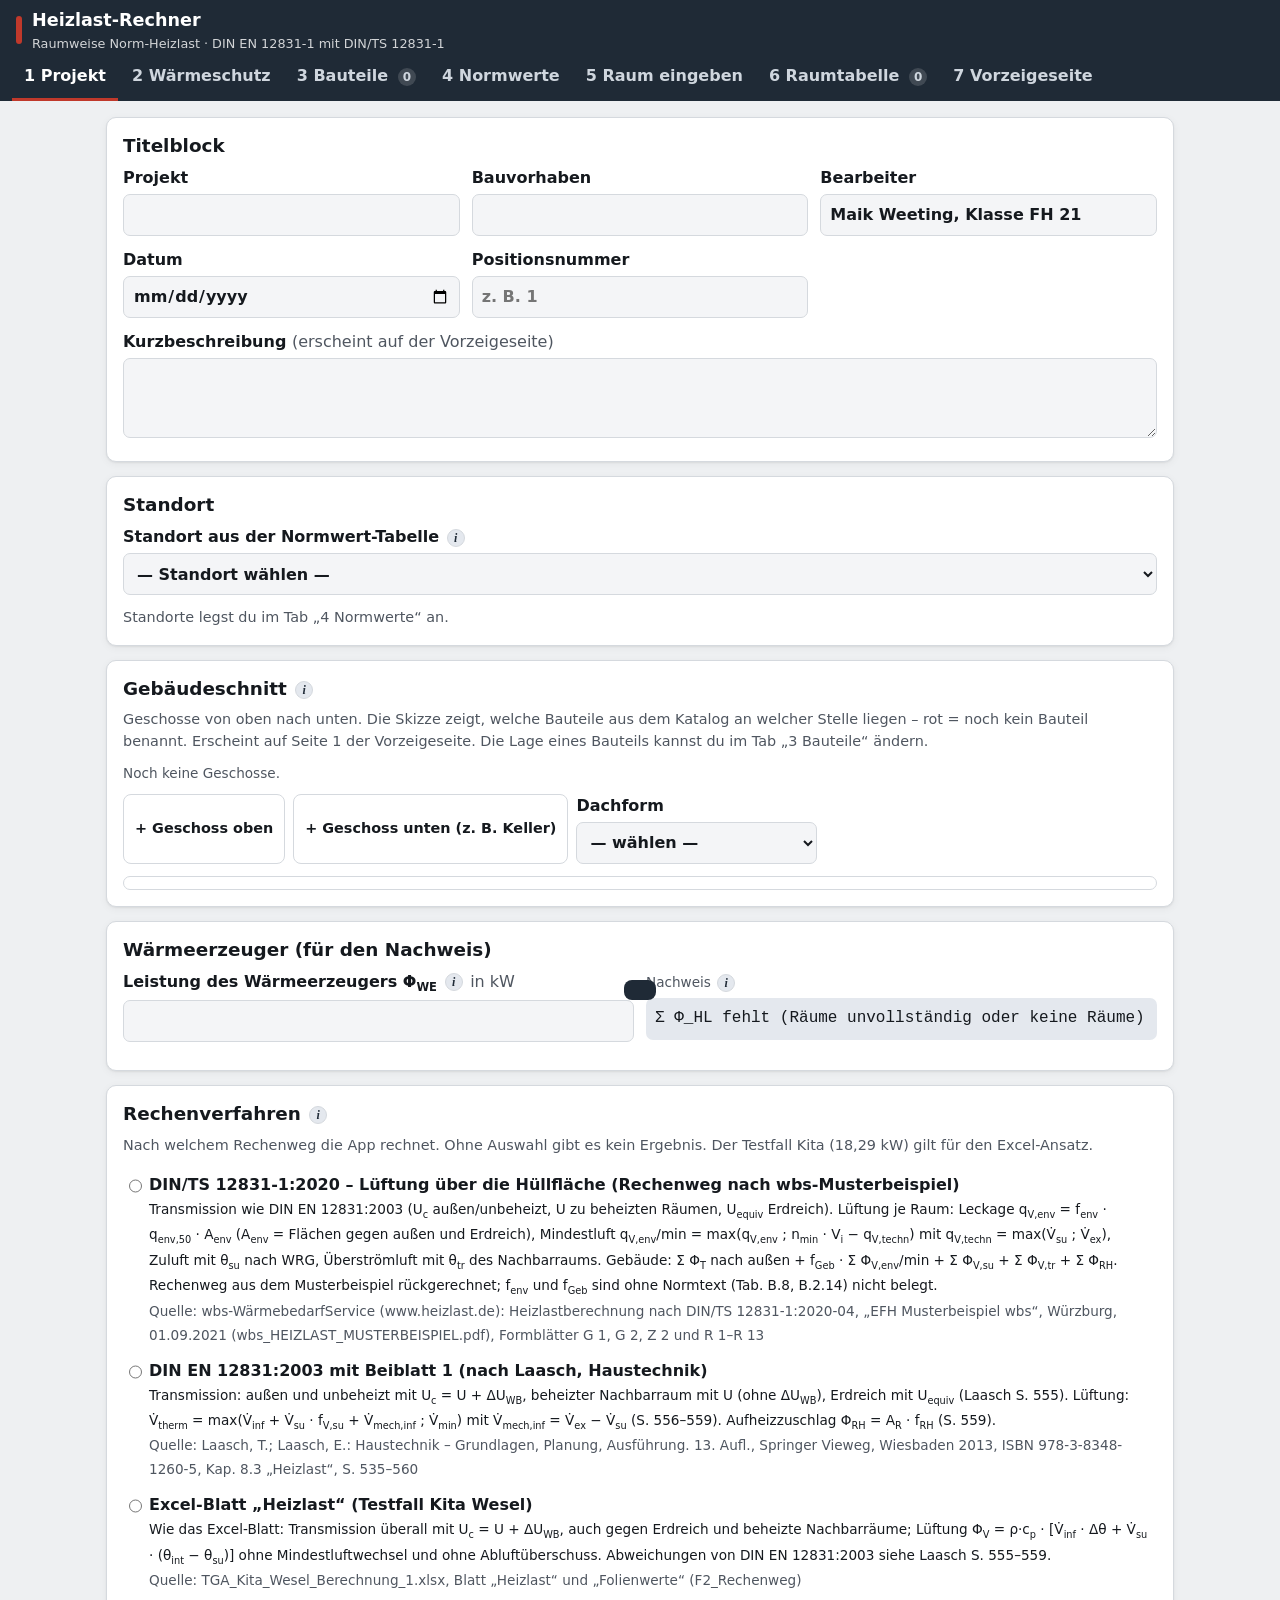
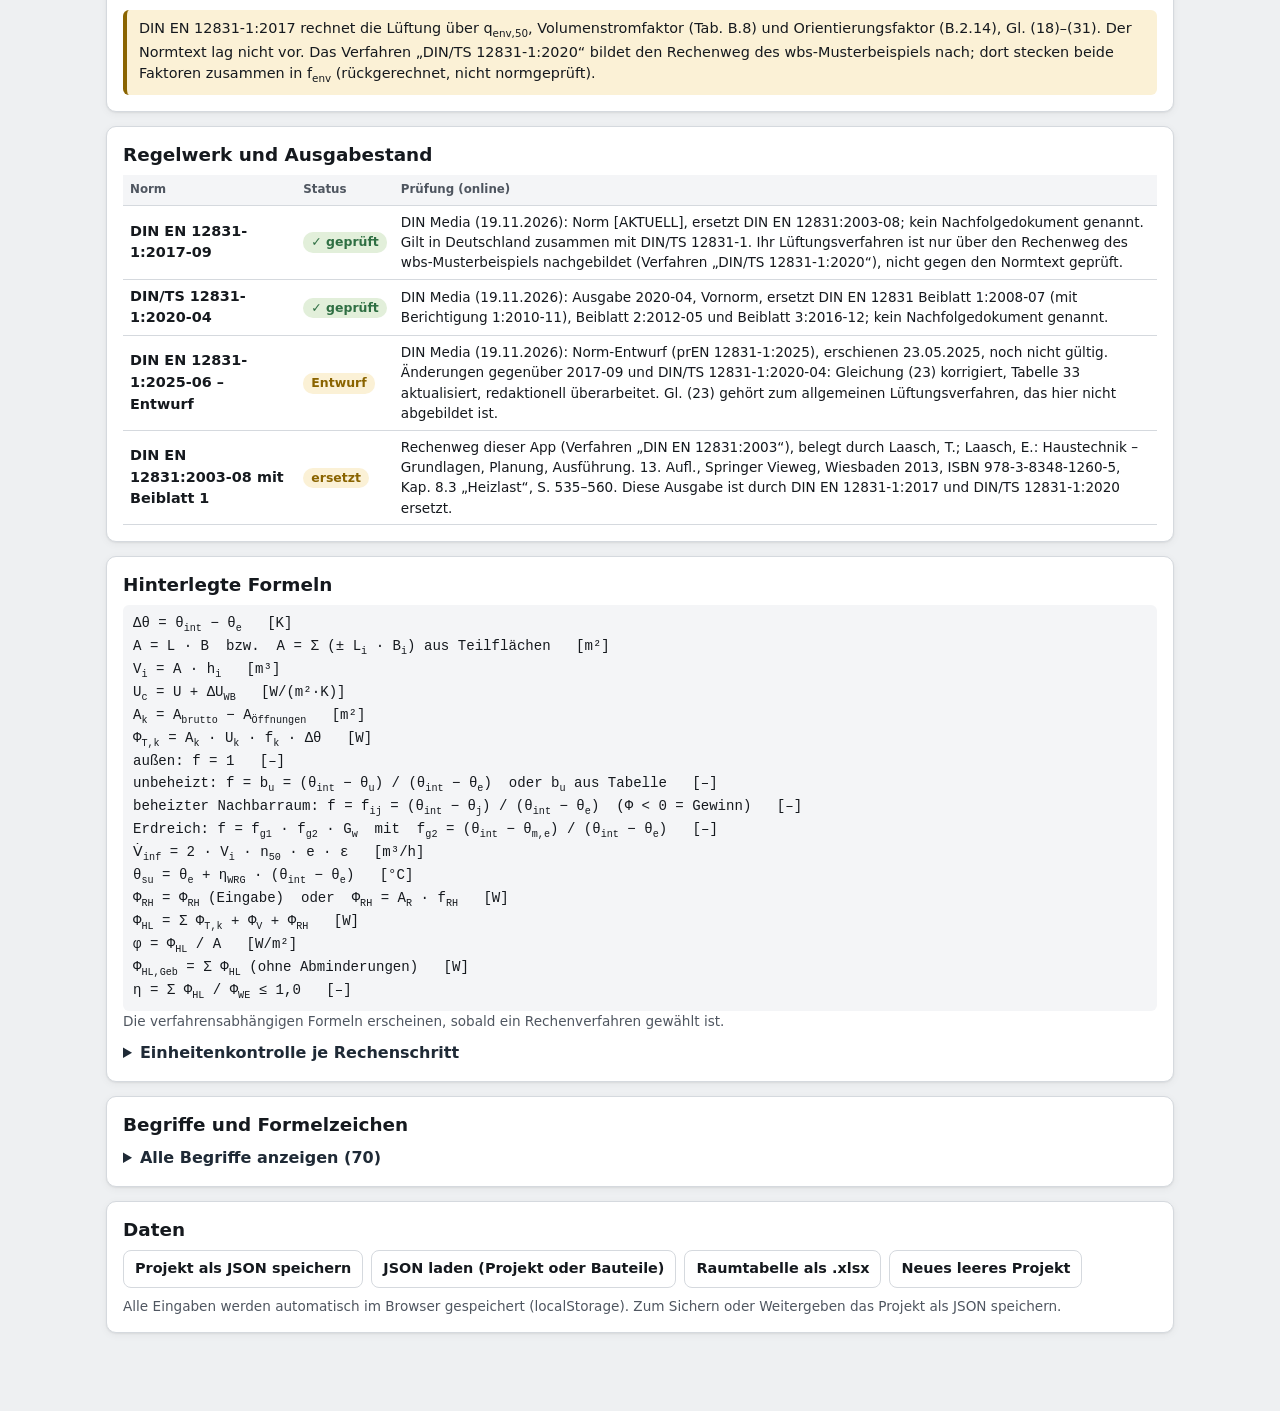
==== index.html @ 4dad4d87 "Vorzeigeseite: Randbedingungen-Tabelle darf umbrechen (keine leere Seite bei langem Schnitt) Co-Auth" ====
<!doctype html>
<html lang="de">
<head>
<meta charset="utf-8">
<meta name="viewport" content="width=device-width, initial-scale=1, viewport-fit=cover">
<title>Heizlast-Rechner</title>
<meta name="description" content="Raumweise Norm-Heizlast nach DIN EN 12831-1 mit DIN/TS 12831-1 – Lern- und Vorplanungswerkzeug">
<meta name="theme-color" content="#1F2A36">
<link rel="icon" href="data:image/svg+xml,%3Csvg xmlns='http://www.w3.org/2000/svg' viewBox='0 0 64 64'%3E%3Crect width='64' height='64' rx='12' fill='%231F2A36'/%3E%3Cpath d='M18 46V22m10 24V22m10 24V22m10 24V22' stroke='%23C0392B' stroke-width='6' stroke-linecap='round'/%3E%3Cpath d='M12 50h40' stroke='%23fff' stroke-width='4' stroke-linecap='round'/%3E%3C/svg%3E">
<style>
/* Heizlast-App – Gestaltung. Aufbau wie Wärmeschutz-App, Farben wie Excel-Mappe Kita Wesel:
   Heizung rot C0392B, Navy 1F2A36, hellgraue Flächen. */
:root {
  --rot: #C0392B; --navy: #1F2A36; --gruen: #2F6F43; --gelb: #8a6400;
  --bg: #eef0f2; --flaeche: #ffffff; --flaeche2: #f4f5f7; --linie: #d5d9de; --text: #15191e; --text2: #4f5660;
  --rot-hell: #f9e3e0; --gruen-hell: #e2efda; --gelb-hell: #fbf1d6; --navy-hell: #e4e8ee;
  --akzent: var(--rot); --radius: 10px; --schatten: 0 1px 2px rgba(0,0,0,.06), 0 2px 8px rgba(0,0,0,.05);
  --mono: ui-monospace, "Cascadia Mono", Consolas, "SF Mono", Menlo, monospace;
  color-scheme: light;
}
@media (prefers-color-scheme: dark) {
  :root:not([data-theme="light"]) {
    --rot: #ef8a7e; --gruen: #77c08f; --gelb: #e0b75a; --navy: #0f151c;
    --bg: #121519; --flaeche: #1c2026; --flaeche2: #232831; --linie: #353b45; --text: #eef1f4; --text2: #a9b1bc;
    --rot-hell: #3c2020; --gruen-hell: #1c3124; --gelb-hell: #3a3018; --navy-hell: #243040;
    --akzent: #c0392b; --schatten: none; color-scheme: dark;
  }
}
:root[data-theme="dark"] {
  --rot: #ef8a7e; --gruen: #77c08f; --gelb: #e0b75a; --navy: #0f151c;
  --bg: #121519; --flaeche: #1c2026; --flaeche2: #232831; --linie: #353b45; --text: #eef1f4; --text2: #a9b1bc;
  --rot-hell: #3c2020; --gruen-hell: #1c3124; --gelb-hell: #3a3018; --navy-hell: #243040;
  --akzent: #c0392b; --schatten: none; color-scheme: dark;
}
* { box-sizing: border-box; }
html { -webkit-text-size-adjust: 100%; }
body { margin: 0; background: var(--bg); color: var(--text); font: 16px/1.5 system-ui, -apple-system, "Segoe UI", Roboto, Arial, sans-serif; }
h1, h2, h3 { line-height: 1.25; margin: 0 0 .5em; }
h2 { font-size: 1.15rem; } h3 { font-size: 1rem; }
p { margin: 0 0 .75em; }
sub, sup { font-size: .72em; }
[hidden] { display: none !important; }
.zahl, .mono { font-family: var(--mono); font-variant-numeric: tabular-nums; }

/* Kopf und Tabs */
.topbar { position: sticky; top: 0; z-index: 20; background: var(--navy); color: #fff; padding: max(env(safe-area-inset-top), 6px) 16px 0; }
.topbar-zeile { display: flex; align-items: center; gap: 10px; min-height: 48px; }
.topbar-zeile::before { content: ""; width: 6px; height: 28px; border-radius: 3px; background: #C0392B; flex: none; }
#titel { font-weight: 700; font-size: 1.1rem; }
.topbar-sub { font-size: .8rem; opacity: .8; }
.tabs { display: flex; gap: 2px; overflow-x: auto; scrollbar-width: none; margin: 0 -16px; padding: 0 12px; }
.tabs::-webkit-scrollbar { display: none; }
.tabs button { flex: none; background: transparent; color: #cfd6de; border: 0; border-bottom: 3px solid transparent; padding: 10px 12px; font: inherit; font-weight: 600; cursor: pointer; min-height: 44px; }
.tabs button[aria-selected="true"] { color: #fff; border-bottom-color: #C0392B; }
.tabs .zaehler { display: inline-block; min-width: 1.4em; padding: 0 5px; border-radius: 9px; background: rgba(255,255,255,.15); font-size: .75rem; margin-left: 4px; }
main { max-width: 1100px; margin: 0 auto; padding: 16px 16px 64px; }
main.breit { max-width: 1100px; }

/* Grundbausteine */
.karte { background: var(--flaeche); border: 1px solid var(--linie); border-radius: var(--radius); padding: 16px; margin-bottom: 14px; box-shadow: var(--schatten); }
.karte > :last-child { margin-bottom: 0; }
.hinweis { color: var(--text2); font-size: .9rem; }
.klein { font-size: .85rem; }
.btn { display: inline-flex; align-items: center; justify-content: center; gap: 6px; min-height: 44px; padding: 8px 16px; border-radius: 8px;
  border: 1.5px solid var(--linie); background: var(--flaeche); color: var(--text); font: inherit; font-weight: 650; cursor: pointer; touch-action: manipulation; }
.btn:active { transform: translateY(1px); }
.btn-primaer { background: var(--akzent); border-color: var(--akzent); color: #fff; }
.btn-klein { min-height: 38px; padding: 5px 11px; font-size: .9rem; }
.btn-icon { min-width: 36px; min-height: 36px; padding: 0 6px; border-color: transparent; background: transparent; color: var(--rot); font-size: 1.2rem; }
.knoepfe { display: flex; flex-wrap: wrap; gap: 8px; }
:focus-visible { outline: 3px solid var(--rot); outline-offset: 2px; }
label.feld { display: block; font-weight: 600; margin-bottom: 12px; }
label.feld .einh { font-weight: 400; color: var(--text2); }
input[type=text], input[type=date], select, textarea { width: 100%; min-height: 42px; padding: 7px 9px; margin-top: 4px; border-radius: 7px;
  border: 1.5px solid var(--linie); background: var(--flaeche2); color: var(--text); font: inherit; }
textarea { min-height: 80px; resize: vertical; }
input:focus, select:focus, textarea:focus { border-color: var(--navy); outline: none; box-shadow: 0 0 0 3px var(--navy-hell); }
input[readonly] { background: transparent; border-style: dashed; }
.fehlt, .tab .fehlt { border-color: var(--rot) !important; background: var(--rot-hell) !important; }
label.haken.fehlt { outline: 2px solid var(--rot); border-radius: 6px; }
.reihe { display: grid; gap: 0 12px; }
@media (min-width: 560px) { .reihe { grid-template-columns: 1fr 1fr; } }
@media (min-width: 820px) { .reihe.drei { grid-template-columns: 1fr 1fr 1fr; } .reihe.vier { grid-template-columns: repeat(4, 1fr); } }
.radio { display: flex; flex-wrap: wrap; gap: 6px 18px; margin: 4px 0 12px; }
.radio label, .haken { display: inline-flex; align-items: center; gap: 7px; min-height: 36px; cursor: pointer; font-weight: 500; }
.radio input, .haken input { width: 20px; height: 20px; accent-color: var(--rot); margin: 0; }
.ausgabe { display: block; margin-top: 4px; min-height: 42px; padding: 8px 9px; border-radius: 7px; background: var(--navy-hell); font-family: var(--mono); }

/* Tabellen */
.tabwrap { overflow-x: auto; -webkit-overflow-scrolling: touch; }
table.tab { width: 100%; border-collapse: collapse; font-size: .9rem; }
.tab th, .tab td { padding: 6px 7px; border-bottom: 1px solid var(--linie); text-align: left; vertical-align: middle; }
.tab th { font-size: .74rem; color: var(--text2); background: var(--flaeche2); white-space: nowrap; font-weight: 700; }
.tab th.zahl, .tab td.zahl { text-align: right; white-space: nowrap; }
.tab th.zahl { font-family: inherit; }
.tab input[type=text], .tab select { min-height: 36px; padding: 3px 6px; margin: 0; font-size: .88rem; border-radius: 5px; }
.tab input.z { width: 86px; text-align: right; font-family: var(--mono); }
.tab input.q { min-width: 210px; }
.tab td.lh { white-space: nowrap; }
.tab td.lh input.z { width: 62px; }
.tab td.lh span { margin: 0 3px; color: var(--muted, #5b6470); }
.tab input[readonly] { background: var(--flaeche2, #eef0f3); color: var(--muted, #5b6470); }
.tab input.n { min-width: 150px; }
.tab tr.summe td { font-weight: 700; border-top: 2px solid var(--navy); background: var(--flaeche2); }
.tab tr.gruppe td { background: var(--navy-hell); font-weight: 700; font-size: .8rem; }
.tab tr.unvoll td { background: var(--rot-hell); }
.tab .gewinn { color: var(--gruen); }

/* Status */
.status { display: inline-block; padding: 1px 8px; border-radius: 10px; font-size: .78rem; font-weight: 700; white-space: nowrap; }
.status.ok { background: var(--gruen-hell); color: var(--gruen); }
.status.pr { background: var(--gelb-hell); color: var(--gelb); }
.status.no { background: var(--rot-hell); color: var(--rot); }
.fehlliste { border-left: 4px solid var(--rot); background: var(--rot-hell); padding: 10px 14px; border-radius: 6px; margin: 10px 0; }
.fehlliste h3 { color: var(--rot); margin-bottom: 4px; }
.fehlliste ul { margin: 0; padding-left: 20px; }
.hinweisbox { border-left: 4px solid var(--gelb); background: var(--gelb-hell); padding: 8px 12px; border-radius: 6px; margin: 8px 0; font-size: .9rem; }
.ergebnis { display: grid; grid-template-columns: repeat(auto-fit, minmax(120px, 1fr)); gap: 8px; margin: 10px 0; }
.ergebnis div { background: var(--flaeche2); border-radius: 8px; padding: 8px 10px; }
.ergebnis b { display: block; font-family: var(--mono); font-size: 1.15rem; }
.ergebnis .haupt { background: var(--akzent); color: #fff; }
.formel { font-family: var(--mono); font-size: .88rem; background: var(--flaeche2); border-radius: 6px; padding: 8px 10px; white-space: pre-wrap; }
details.auf > summary { cursor: pointer; color: var(--navy); font-weight: 650; }
:root[data-theme="dark"] details.auf > summary { color: var(--text); }
@media (prefers-color-scheme: dark) { :root:not([data-theme="light"]) details.auf > summary { color: var(--text); } }
dialog { border: 1px solid var(--linie); border-radius: 12px; background: var(--flaeche); color: var(--text); max-width: min(560px, calc(100vw - 32px)); padding: 18px; }
dialog::backdrop { background: rgba(0,0,0,.45); }
#toast { position: fixed; left: 50%; bottom: 20px; transform: translateX(-50%) translateY(120px); background: var(--navy); color: #fff; padding: 10px 16px;
  border-radius: 8px; max-width: calc(100vw - 32px); transition: transform .25s; z-index: 50; }
#toast.zeigen { transform: translateX(-50%) translateY(0); }

/* ── Vorzeigeseite (Papier, immer hell) ───────────────── */
.blattwrap { overflow-x: auto; }
.blatt { --p-rot: #C0392B; --p-navy: #1F2A36; --p-grau: #eef0f2; --p-linie: #b9c0c8;
  width: 210mm; min-height: 297mm; margin: 0 auto; padding: 16mm 15mm 14mm; background: #fff; color: #15191e;
  font: 9.5pt/1.4 "Segoe UI", Arial, Helvetica, sans-serif; box-shadow: 0 2px 14px rgba(0,0,0,.18); color-scheme: light; }
@media (max-width: 860px) { .blatt { width: auto; min-height: 0; padding: 18px 14px; } }
.blatt.png-modus { width: 210mm !important; padding: 16mm 15mm 14mm !important; box-shadow: none; }
.blatt h2 { font-size: 11pt; color: var(--p-navy); border-bottom: 2px solid var(--p-navy); padding-bottom: 2px; margin: 14px 0 6px; break-after: avoid; }
.blatt h2 .nr { color: var(--p-rot); margin-right: 6px; }
.blatt h3.rw-raum { font-size: 9.5pt; color: var(--p-navy); margin: 12px 0 4px; break-after: avoid; }
.aufbau-zeile td { border-top: 0; padding-top: 0; }
/* Bauteilkatalog: zwei Zeilen je Bauteil, ohne Querscrollen */
.bt-tab { width: 100%; }
.bt-tab tr.bt-kopf td { border-bottom: 0; border-top: 2px solid var(--linie); padding-top: 10px; }
.bt-tab tr.bt-unter td { padding-top: 2px; padding-bottom: 12px; }
.bt-tab td.bt-name { width: 100%; }
.bt-tab td.bt-name input { width: 100%; min-width: 140px; }
.bt-tab select { min-width: 190px; }
.bt-quellen { display: grid; grid-template-columns: 1fr 1fr; gap: 6px 12px; margin-bottom: 6px; }
.bt-quellen .feld { display: flex; flex-direction: column; gap: 3px; font-size: .85em; }
.bt-quellen input.q { min-width: 0; width: 100%; }
.bt-ungeprueft { margin-bottom: 6px; white-space: normal; }
.bt-tab .aufbau-feld input.q { min-width: 0; }
@media (max-width: 700px) {
  .bt-quellen { grid-template-columns: 1fr; }
  /* Handy: jedes Bauteil als Block, Spaltenköpfe als Beschriftung über dem Feld */
  .bt-tab, .bt-tab tbody, .bt-tab tr { display: block; }
  .bt-tab tr:first-child { display: none; }
  .bt-tab tr.bt-kopf { display: flex; flex-wrap: wrap; align-items: flex-end; gap: 4px 8px; border-top: 2px solid var(--linie); padding-top: 8px; }
  .bt-tab tr.bt-kopf td { display: block; border: 0; padding: 2px 0; }
  .bt-tab tr.bt-kopf td.bt-name { flex: 1 1 85%; }
  .bt-tab tr.bt-kopf td[data-l]::before { content: attr(data-l); display: block; font-size: .72rem; color: var(--muted, #5b6470); }
  .bt-tab tr.bt-unter td { display: block; padding: 4px 0 12px; }
  .bt-tab select { min-width: 0; max-width: 100%; }
}
.aufbau summary { cursor: pointer; font-size: .85em; color: var(--muted, #5b6470); }
.aufbau table { margin: 6px 0 4px; }
.aufbau-feld { display: flex; gap: 8px; align-items: center; font-size: .85em; }
.aufbau-feld input { flex: 1; }
.aufbau-knopf { margin-top: 6px; }
.blatt .aufbau-kurz { font-size: 7.5pt; color: #5b6470; }
/* Gebäudeschnitt */
.schnitt-vorschau svg, .schnitt-block svg { width: 100%; height: auto; max-width: 760px; display: block; }
.schnitt-vorschau { background: #fff; border: 1px solid var(--linie); border-radius: 8px; padding: 6px; }
.blatt .schnitt-block svg { max-height: 95mm; }
.gs-tab td { vertical-align: middle; }
.gs-tab .schicht-pfeile { white-space: nowrap; }
.gs-tab .schicht-pfeile .btn-icon { width: 28px; font-size: .8rem; color: var(--text); }
.blatt table.nachweise td { font-size: 7.6pt; vertical-align: top; }
.blatt table.nachweise th { font-size: 7.4pt; }
.vz-raeume { display: flex; flex-wrap: wrap; gap: 4px 16px; margin-top: 6px; }
.blatt p { margin: 0 0 5px; }
.blatt table { width: 100%; border-collapse: collapse; font-size: 8.6pt; margin-bottom: 4px; }
.blatt th, .blatt td { border: 0.5pt solid var(--p-linie); padding: 2.5px 5px; text-align: left; vertical-align: top; }
.blatt th { background: var(--p-navy); color: #fff; font-weight: 600; }
.blatt td.z, .blatt th.z { text-align: right; white-space: nowrap; font-variant-numeric: tabular-nums; }
.blatt tr { break-inside: avoid; }
.blatt thead { display: table-header-group; }
.blatt tr.summe td { font-weight: 700; background: var(--p-grau); border-top: 1.2pt solid var(--p-navy); }
.blatt tr.ges td { font-weight: 700; background: var(--p-rot); color: #fff; }
.blatt tr.zw td { background: var(--p-grau); font-weight: 600; }
.titelblock { display: grid; grid-template-columns: 1fr auto; border: 1pt solid var(--p-navy); }
.titelblock .kopf { background: var(--p-navy); color: #fff; padding: 8px 10px; }
.titelblock .kopf b { display: block; font-size: 13pt; }
.titelblock .kopf span { font-size: 8.5pt; opacity: .85; }
.titelblock .pos { background: var(--p-rot); color: #fff; padding: 8px 12px; text-align: center; min-width: 30mm; }
.titelblock .pos b { display: block; font-size: 13pt; }
.titelblock .felder { grid-column: 1 / -1; display: grid; grid-template-columns: repeat(4, 1fr); }
.titelblock .felder div { padding: 4px 8px; border-top: 0.5pt solid var(--p-linie); border-right: 0.5pt solid var(--p-linie); font-size: 8.8pt; }
.titelblock .felder div:nth-child(4n) { border-right: 0; }
.titelblock .felder small { display: block; color: #5b6470; font-size: 7pt; text-transform: uppercase; letter-spacing: .04em; }
.titelblock .felder .breit { grid-column: span 2; }
.blatt .fw { font-family: Consolas, "Cascadia Mono", monospace; font-size: 8.2pt; }
.blatt .fw td { border: 0; border-bottom: 0.5pt solid #dde1e5; padding: 2px 4px; }
.blatt .fw td.erg { font-weight: 700; color: var(--p-rot); white-space: nowrap; text-align: right; }
.blatt .fw tr.gr td { font-family: "Segoe UI", Arial, sans-serif; font-weight: 700; background: var(--p-grau); }
.blatt .ok { color: #2F6F43; font-weight: 700; white-space: nowrap; } .blatt .pr { color: #8a6400; font-weight: 700; white-space: nowrap; } .blatt .no { color: var(--p-rot); font-weight: 700; }
.blatt .warn { border: 1pt solid var(--p-rot); color: var(--p-rot); padding: 5px 8px; margin: 6px 0; break-inside: avoid; }
.blatt .fuss { margin-top: 12px; padding-top: 5px; border-top: 1pt solid var(--p-navy); font-size: 7.8pt; color: #5b6470; display: flex; justify-content: space-between; gap: 10px; break-inside: avoid; }
.blatt .block { break-inside: avoid; }
.blatt ul { margin: 0 0 4px; padding-left: 16px; }
.blatt .hinweis { font-size: 7.8pt; color: #5b6470; }
.blatt .fuss span:last-child { flex: none; white-space: nowrap; }
.radio label span sub { font-size: .72em; }

@media print {
  body { background: #fff; }
  .topbar, .no-print, main > section:not(#tab-vorzeige), #toast, dialog, .vorzeige-steuerung { display: none !important; }
  main { padding: 0; max-width: none; }
  #tab-vorzeige { display: block !important; }
  .blattwrap { overflow: visible; }
  .blatt { width: auto; min-height: 0; padding: 0; box-shadow: none; margin: 0; }
}

/* i-Erklärungen */
.info { display: inline-flex; align-items: center; justify-content: center; width: 18px; height: 18px; margin: 0 2px; border-radius: 50%;
  background: var(--navy-hell); color: var(--navy); border: 1px solid var(--linie); font: italic 700 12px/1 Georgia, "Times New Roman", serif;
  cursor: pointer; vertical-align: middle; flex: none; text-transform: none; letter-spacing: 0; position: relative; }
.info::after { content: ""; position: absolute; inset: -10px; } /* größere Tippfläche am Handy */
.info:hover, .info:focus-visible { background: var(--rot); border-color: var(--rot); color: #fff; outline: none; }
:root[data-theme="dark"] .info { color: var(--text); }
@media (prefers-color-scheme: dark) { :root:not([data-theme="light"]) .info { color: var(--text); } }
.ergebnis .haupt .info { background: rgba(255,255,255,.2); color: #fff; border-color: rgba(255,255,255,.5); }
#infobox { position: fixed; z-index: 60; background: var(--flaeche); color: var(--text); border: 1px solid var(--linie); border-left: 4px solid var(--rot);
  border-radius: 10px; box-shadow: 0 8px 28px rgba(0,0,0,.22); padding: 12px 34px 12px 14px; font-size: .92rem; line-height: 1.45; font-weight: 400; }
#infobox p { margin: 6px 0 0; }
#infobox .info-kopf { display: flex; flex-wrap: wrap; align-items: baseline; gap: 4px 10px; }
#infobox .info-zeichen { font-family: var(--mono); font-weight: 700; color: var(--rot); font-size: 1.05rem; }
#infobox .info-einh { color: var(--text2); font-size: .85rem; }
#infobox .info-zu { position: absolute; top: 4px; right: 4px; width: 30px; height: 30px; border: 0; background: transparent; color: var(--text2); font-size: 1.3rem; cursor: pointer; border-radius: 6px; }
#infobox .info-zu:hover { background: var(--flaeche2); }
@media print { .info, #infobox { display: none !important; } }

/* Tab Wärmeschutz: eingebettete Wärmeschutz-App */
.ws-kopf { display: flex; flex-wrap: wrap; gap: 8px 16px; align-items: center; justify-content: space-between; }
.ws-kopf p { margin: 0; }
#ws-rahmen { display: block; width: 100%; min-height: 600px; border: 1px solid var(--linie); border-radius: var(--radius); background: var(--bg); }

</style>
<style id="druckstil"></style>
</head>
<body>
<header class="topbar">
  <div class="topbar-zeile">
    <div>
      <div id="titel">Heizlast-Rechner</div>
      <div class="topbar-sub">Raumweise Norm-Heizlast · DIN EN 12831-1 mit DIN/TS 12831-1</div>
    </div>
  </div>
  <nav class="tabs" role="tablist" id="tabs">
    <button role="tab" data-tab="projekt" aria-selected="true">1 Projekt</button>
    <button role="tab" data-tab="waerme" aria-selected="false">2 Wärmeschutz</button>
    <button role="tab" data-tab="bauteile" aria-selected="false">3 Bauteile <span class="zaehler" id="z-bauteile">0</span></button>
    <button role="tab" data-tab="normwerte" aria-selected="false">4 Normwerte</button>
    <button role="tab" data-tab="raum" aria-selected="false">5 Raum eingeben</button>
    <button role="tab" data-tab="tabelle" aria-selected="false">6 Raumtabelle <span class="zaehler" id="z-raeume">0</span></button>
    <button role="tab" data-tab="vorzeige" aria-selected="false">7 Vorzeigeseite</button>
  </nav>
</header>
<main>
  <section id="tab-projekt"></section>
  <section id="tab-waerme" hidden></section>
  <section id="tab-bauteile" hidden></section>
  <section id="tab-normwerte" hidden></section>
  <section id="tab-raum" hidden></section>
  <section id="tab-tabelle" hidden></section>
  <section id="tab-vorzeige" hidden></section>
</main>
<dialog id="dlg"></dialog>
<input type="file" id="datei" accept=".json,application/json" hidden>
<div id="toast" role="status" aria-live="polite"></div>
<script>
/*! xlsx.js (C) 2013-present SheetJS -- http://sheetjs.com */
var XLSX={};function make_xlsx_lib(e){e.version="0.18.5";var r=1200,t=1252;var a=[874,932,936,949,950,1250,1251,1252,1253,1254,1255,1256,1257,1258,1e4];var n={0:1252,1:65001,2:65001,77:1e4,128:932,129:949,130:1361,134:936,136:950,161:1253,162:1254,163:1258,177:1255,178:1256,186:1257,204:1251,222:874,238:1250,255:1252,69:6969};var i=function(e){if(a.indexOf(e)==-1)return;t=n[0]=e};function s(){i(1252)}var l=function(e){r=e;i(e)};function o(){l(1200);s()}function c(e){var r=[];for(var t=0,a=e.length;t<a;++t)r[t]=e.charCodeAt(t);return r}function f(e){var r=[];for(var t=0;t<e.length>>1;++t)r[t]=String.fromCharCode(e.charCodeAt(2*t)+(e.charCodeAt(2*t+1)<<8));return r.join("")}function u(e){var r=[];for(var t=0;t<e.length>>1;++t)r[t]=String.fromCharCode(e.charCodeAt(2*t+1)+(e.charCodeAt(2*t)<<8));return r.join("")}var h=function(e){var r=e.charCodeAt(0),t=e.charCodeAt(1);if(r==255&&t==254)return f(e.slice(2));if(r==254&&t==255)return u(e.slice(2));if(r==65279)return e.slice(1);return e};var p=function xc(e){return String.fromCharCode(e)};var d=function Sc(e){return String.fromCharCode(e)};var m=null;var v=true;var g="ABCDEFGHIJKLMNOPQRSTUVWXYZabcdefghijklmnopqrstuvwxyz0123456789+/=";function b(e){var r="";var t=0,a=0,n=0,i=0,s=0,l=0,o=0;for(var c=0;c<e.length;){t=e.charCodeAt(c++);i=t>>2;a=e.charCodeAt(c++);s=(t&3)<<4|a>>4;n=e.charCodeAt(c++);l=(a&15)<<2|n>>6;o=n&63;if(isNaN(a)){l=o=64}else if(isNaN(n)){o=64}r+=g.charAt(i)+g.charAt(s)+g.charAt(l)+g.charAt(o)}return r}function w(e){var r="";var t=0,a=0,n=0,i=0,s=0,l=0,o=0;e=e.replace(/[^\w\+\/\=]/g,"");for(var c=0;c<e.length;){i=g.indexOf(e.charAt(c++));s=g.indexOf(e.charAt(c++));t=i<<2|s>>4;r+=String.fromCharCode(t);l=g.indexOf(e.charAt(c++));a=(s&15)<<4|l>>2;if(l!==64){r+=String.fromCharCode(a)}o=g.indexOf(e.charAt(c++));n=(l&3)<<6|o;if(o!==64){r+=String.fromCharCode(n)}}return r}var y=function(){return typeof Buffer!=="undefined"&&typeof undefined!=="undefined"&&typeof{}!=="undefined"&&!!{}.node}();var k=function(){if(typeof Buffer!=="undefined"){var e=!Buffer.from;if(!e)try{Buffer.from("foo","utf8")}catch(r){e=true}return e?function(e,r){return r?new Buffer(e,r):new Buffer(e)}:Buffer.from.bind(Buffer)}return function(){}}();function x(e){if(y)return Buffer.alloc?Buffer.alloc(e):new Buffer(e);return typeof Uint8Array!="undefined"?new Uint8Array(e):new Array(e)}function S(e){if(y)return Buffer.allocUnsafe?Buffer.allocUnsafe(e):new Buffer(e);return typeof Uint8Array!="undefined"?new Uint8Array(e):new Array(e)}var C=function Cc(e){if(y)return k(e,"binary");return e.split("").map(function(e){return e.charCodeAt(0)&255})};function _(e){if(typeof ArrayBuffer==="undefined")return C(e);var r=new ArrayBuffer(e.length),t=new Uint8Array(r);for(var a=0;a!=e.length;++a)t[a]=e.charCodeAt(a)&255;return r}function A(e){if(Array.isArray(e))return e.map(function(e){return String.fromCharCode(e)}).join("");var r=[];for(var t=0;t<e.length;++t)r[t]=String.fromCharCode(e[t]);return r.join("")}function T(e){if(typeof Uint8Array==="undefined")throw new Error("Unsupported");return new Uint8Array(e)}function E(e){if(typeof ArrayBuffer=="undefined")throw new Error("Unsupported");if(e instanceof ArrayBuffer)return E(new Uint8Array(e));var r=new Array(e.length);for(var t=0;t<e.length;++t)r[t]=e[t];return r}var F=y?function(e){return Buffer.concat(e.map(function(e){return Buffer.isBuffer(e)?e:k(e)}))}:function(e){if(typeof Uint8Array!=="undefined"){var r=0,t=0;for(r=0;r<e.length;++r)t+=e[r].length;var a=new Uint8Array(t);var n=0;for(r=0,t=0;r<e.length;t+=n,++r){n=e[r].length;if(e[r]instanceof Uint8Array)a.set(e[r],t);else if(typeof e[r]=="string"){throw"wtf"}else a.set(new Uint8Array(e[r]),t)}return a}return[].concat.apply([],e.map(function(e){return Array.isArray(e)?e:[].slice.call(e)}))};function D(e){var r=[],t=0,a=e.length+250;var n=x(e.length+255);for(var i=0;i<e.length;++i){var s=e.charCodeAt(i);if(s<128)n[t++]=s;else if(s<2048){n[t++]=192|s>>6&31;n[t++]=128|s&63}else if(s>=55296&&s<57344){s=(s&1023)+64;var l=e.charCodeAt(++i)&1023;n[t++]=240|s>>8&7;n[t++]=128|s>>2&63;n[t++]=128|l>>6&15|(s&3)<<4;n[t++]=128|l&63}else{n[t++]=224|s>>12&15;n[t++]=128|s>>6&63;n[t++]=128|s&63}if(t>a){r.push(n.slice(0,t));t=0;n=x(65535);a=65530}}r.push(n.slice(0,t));return F(r)}var O=/\u0000/g,M=/[\u0001-\u0006]/g;function N(e){var r="",t=e.length-1;while(t>=0)r+=e.charAt(t--);return r}function P(e,r){var t=""+e;return t.length>=r?t:br("0",r-t.length)+t}function I(e,r){var t=""+e;return t.length>=r?t:br(" ",r-t.length)+t}function R(e,r){var t=""+e;return t.length>=r?t:t+br(" ",r-t.length)}function L(e,r){var t=""+Math.round(e);return t.length>=r?t:br("0",r-t.length)+t}function B(e,r){var t=""+e;return t.length>=r?t:br("0",r-t.length)+t}var z=Math.pow(2,32);function U(e,r){if(e>z||e<-z)return L(e,r);var t=Math.round(e);return B(t,r)}function W(e,r){r=r||0;return e.length>=7+r&&(e.charCodeAt(r)|32)===103&&(e.charCodeAt(r+1)|32)===101&&(e.charCodeAt(r+2)|32)===110&&(e.charCodeAt(r+3)|32)===101&&(e.charCodeAt(r+4)|32)===114&&(e.charCodeAt(r+5)|32)===97&&(e.charCodeAt(r+6)|32)===108}var j=[["Sun","Sunday"],["Mon","Monday"],["Tue","Tuesday"],["Wed","Wednesday"],["Thu","Thursday"],["Fri","Friday"],["Sat","Saturday"]];var H=[["J","Jan","January"],["F","Feb","February"],["M","Mar","March"],["A","Apr","April"],["M","May","May"],["J","Jun","June"],["J","Jul","July"],["A","Aug","August"],["S","Sep","September"],["O","Oct","October"],["N","Nov","November"],["D","Dec","December"]];function V(e){if(!e)e={};e[0]="General";e[1]="0";e[2]="0.00";e[3]="#,##0";e[4]="#,##0.00";e[9]="0%";e[10]="0.00%";e[11]="0.00E+00";e[12]="# ?/?";e[13]="# ??/??";e[14]="m/d/yy";e[15]="d-mmm-yy";e[16]="d-mmm";e[17]="mmm-yy";e[18]="h:mm AM/PM";e[19]="h:mm:ss AM/PM";e[20]="h:mm";e[21]="h:mm:ss";e[22]="m/d/yy h:mm";e[37]="#,##0 ;(#,##0)";e[38]="#,##0 ;[Red](#,##0)";e[39]="#,##0.00;(#,##0.00)";e[40]="#,##0.00;[Red](#,##0.00)";e[45]="mm:ss";e[46]="[h]:mm:ss";e[47]="mmss.0";e[48]="##0.0E+0";e[49]="@";e[56]='"上午/下午 "hh"時"mm"分"ss"秒 "';return e}var X={0:"General",1:"0",2:"0.00",3:"#,##0",4:"#,##0.00",9:"0%",10:"0.00%",11:"0.00E+00",12:"# ?/?",13:"# ??/??",14:"m/d/yy",15:"d-mmm-yy",16:"d-mmm",17:"mmm-yy",18:"h:mm AM/PM",19:"h:mm:ss AM/PM",20:"h:mm",21:"h:mm:ss",22:"m/d/yy h:mm",37:"#,##0 ;(#,##0)",38:"#,##0 ;[Red](#,##0)",39:"#,##0.00;(#,##0.00)",40:"#,##0.00;[Red](#,##0.00)",45:"mm:ss",46:"[h]:mm:ss",47:"mmss.0",48:"##0.0E+0",49:"@",56:'"上午/下午 "hh"時"mm"分"ss"秒 "'};var G={5:37,6:38,7:39,8:40,23:0,24:0,25:0,26:0,27:14,28:14,29:14,30:14,31:14,50:14,51:14,52:14,53:14,54:14,55:14,56:14,57:14,58:14,59:1,60:2,61:3,62:4,67:9,68:10,69:12,70:13,71:14,72:14,73:15,74:16,75:17,76:20,77:21,78:22,79:45,80:46,81:47,82:0};var Y={5:'"$"#,##0_);\\("$"#,##0\\)',63:'"$"#,##0_);\\("$"#,##0\\)',6:'"$"#,##0_);[Red]\\("$"#,##0\\)',64:'"$"#,##0_);[Red]\\("$"#,##0\\)',7:'"$"#,##0.00_);\\("$"#,##0.00\\)',65:'"$"#,##0.00_);\\("$"#,##0.00\\)',8:'"$"#,##0.00_);[Red]\\("$"#,##0.00\\)',66:'"$"#,##0.00_);[Red]\\("$"#,##0.00\\)',41:'_(* #,##0_);_(* \\(#,##0\\);_(* "-"_);_(@_)',42:'_("$"* #,##0_);_("$"* \\(#,##0\\);_("$"* "-"_);_(@_)',43:'_(* #,##0.00_);_(* \\(#,##0.00\\);_(* "-"??_);_(@_)',44:'_("$"* #,##0.00_);_("$"* \\(#,##0.00\\);_("$"* "-"??_);_(@_)'};function J(e,r,t){var a=e<0?-1:1;var n=e*a;var i=0,s=1,l=0;var o=1,c=0,f=0;var u=Math.floor(n);while(c<r){u=Math.floor(n);l=u*s+i;f=u*c+o;if(n-u<5e-8)break;n=1/(n-u);i=s;s=l;o=c;c=f}if(f>r){if(c>r){f=o;l=i}else{f=c;l=s}}if(!t)return[0,a*l,f];var h=Math.floor(a*l/f);return[h,a*l-h*f,f]}function K(e,r,t){if(e>2958465||e<0)return null;var a=e|0,n=Math.floor(86400*(e-a)),i=0;var s=[];var l={D:a,T:n,u:86400*(e-a)-n,y:0,m:0,d:0,H:0,M:0,S:0,q:0};if(Math.abs(l.u)<1e-6)l.u=0;if(r&&r.date1904)a+=1462;if(l.u>.9999){l.u=0;if(++n==86400){l.T=n=0;++a;++l.D}}if(a===60){s=t?[1317,10,29]:[1900,2,29];i=3}else if(a===0){s=t?[1317,8,29]:[1900,1,0];i=6}else{if(a>60)--a;var o=new Date(1900,0,1);o.setDate(o.getDate()+a-1);s=[o.getFullYear(),o.getMonth()+1,o.getDate()];i=o.getDay();if(a<60)i=(i+6)%7;if(t)i=le(o,s)}l.y=s[0];l.m=s[1];l.d=s[2];l.S=n%60;n=Math.floor(n/60);l.M=n%60;n=Math.floor(n/60);l.H=n;l.q=i;return l}var q=new Date(1899,11,31,0,0,0);var Z=q.getTime();var Q=new Date(1900,2,1,0,0,0);function ee(e,r){var t=e.getTime();if(r)t-=1461*24*60*60*1e3;else if(e>=Q)t+=24*60*60*1e3;return(t-(Z+(e.getTimezoneOffset()-q.getTimezoneOffset())*6e4))/(24*60*60*1e3)}function re(e){return e.indexOf(".")==-1?e:e.replace(/(?:\.0*|(\.\d*[1-9])0+)$/,"$1")}function te(e){if(e.indexOf("E")==-1)return e;return e.replace(/(?:\.0*|(\.\d*[1-9])0+)[Ee]/,"$1E").replace(/(E[+-])(\d)$/,"$10$2")}function ae(e){var r=e<0?12:11;var t=re(e.toFixed(12));if(t.length<=r)return t;t=e.toPrecision(10);if(t.length<=r)return t;return e.toExponential(5)}function ne(e){var r=re(e.toFixed(11));return r.length>(e<0?12:11)||r==="0"||r==="-0"?e.toPrecision(6):r}function ie(e){var r=Math.floor(Math.log(Math.abs(e))*Math.LOG10E),t;if(r>=-4&&r<=-1)t=e.toPrecision(10+r);else if(Math.abs(r)<=9)t=ae(e);else if(r===10)t=e.toFixed(10).substr(0,12);else t=ne(e);return re(te(t.toUpperCase()))}function se(e,r){switch(typeof e){case"string":return e;case"boolean":return e?"TRUE":"FALSE";case"number":return(e|0)===e?e.toString(10):ie(e);case"undefined":return"";case"object":if(e==null)return"";if(e instanceof Date)return Be(14,ee(e,r&&r.date1904),r);}throw new Error("unsupported value in General format: "+e)}function le(e,r){r[0]-=581;var t=e.getDay();if(e<60)t=(t+6)%7;return t}function oe(e,r,t,a){var n="",i=0,s=0,l=t.y,o,c=0;switch(e){case 98:l=t.y+543;case 121:switch(r.length){case 1:;case 2:o=l%100;c=2;break;default:o=l%1e4;c=4;break;}break;case 109:switch(r.length){case 1:;case 2:o=t.m;c=r.length;break;case 3:return H[t.m-1][1];case 5:return H[t.m-1][0];default:return H[t.m-1][2];}break;case 100:switch(r.length){case 1:;case 2:o=t.d;c=r.length;break;case 3:return j[t.q][0];default:return j[t.q][1];}break;case 104:switch(r.length){case 1:;case 2:o=1+(t.H+11)%12;c=r.length;break;default:throw"bad hour format: "+r;}break;case 72:switch(r.length){case 1:;case 2:o=t.H;c=r.length;break;default:throw"bad hour format: "+r;}break;case 77:switch(r.length){case 1:;case 2:o=t.M;c=r.length;break;default:throw"bad minute format: "+r;}break;case 115:if(r!="s"&&r!="ss"&&r!=".0"&&r!=".00"&&r!=".000")throw"bad second format: "+r;if(t.u===0&&(r=="s"||r=="ss"))return P(t.S,r.length);if(a>=2)s=a===3?1e3:100;else s=a===1?10:1;i=Math.round(s*(t.S+t.u));if(i>=60*s)i=0;if(r==="s")return i===0?"0":""+i/s;n=P(i,2+a);if(r==="ss")return n.substr(0,2);return"."+n.substr(2,r.length-1);case 90:switch(r){case"[h]":;case"[hh]":o=t.D*24+t.H;break;case"[m]":;case"[mm]":o=(t.D*24+t.H)*60+t.M;break;case"[s]":;case"[ss]":o=((t.D*24+t.H)*60+t.M)*60+Math.round(t.S+t.u);break;default:throw"bad abstime format: "+r;}c=r.length===3?1:2;break;case 101:o=l;c=1;break;}var f=c>0?P(o,c):"";return f}function ce(e){var r=3;if(e.length<=r)return e;var t=e.length%r,a=e.substr(0,t);for(;t!=e.length;t+=r)a+=(a.length>0?",":"")+e.substr(t,r);return a}var fe=/%/g;function ue(e,r,t){var a=r.replace(fe,""),n=r.length-a.length;return De(e,a,t*Math.pow(10,2*n))+br("%",n)}function he(e,r,t){var a=r.length-1;while(r.charCodeAt(a-1)===44)--a;return De(e,r.substr(0,a),t/Math.pow(10,3*(r.length-a)))}function pe(e,r){var t;var a=e.indexOf("E")-e.indexOf(".")-1;if(e.match(/^#+0.0E\+0$/)){if(r==0)return"0.0E+0";else if(r<0)return"-"+pe(e,-r);var n=e.indexOf(".");if(n===-1)n=e.indexOf("E");var i=Math.floor(Math.log(r)*Math.LOG10E)%n;if(i<0)i+=n;t=(r/Math.pow(10,i)).toPrecision(a+1+(n+i)%n);if(t.indexOf("e")===-1){var s=Math.floor(Math.log(r)*Math.LOG10E);if(t.indexOf(".")===-1)t=t.charAt(0)+"."+t.substr(1)+"E+"+(s-t.length+i);else t+="E+"+(s-i);while(t.substr(0,2)==="0."){t=t.charAt(0)+t.substr(2,n)+"."+t.substr(2+n);t=t.replace(/^0+([1-9])/,"$1").replace(/^0+\./,"0.")}t=t.replace(/\+-/,"-")}t=t.replace(/^([+-]?)(\d*)\.(\d*)[Ee]/,function(e,r,t,a){return r+t+a.substr(0,(n+i)%n)+"."+a.substr(i)+"E"})}else t=r.toExponential(a);if(e.match(/E\+00$/)&&t.match(/e[+-]\d$/))t=t.substr(0,t.length-1)+"0"+t.charAt(t.length-1);if(e.match(/E\-/)&&t.match(/e\+/))t=t.replace(/e\+/,"e");return t.replace("e","E")}var de=/# (\?+)( ?)\/( ?)(\d+)/;function me(e,r,t){var a=parseInt(e[4],10),n=Math.round(r*a),i=Math.floor(n/a);var s=n-i*a,l=a;return t+(i===0?"":""+i)+" "+(s===0?br(" ",e[1].length+1+e[4].length):I(s,e[1].length)+e[2]+"/"+e[3]+P(l,e[4].length))}function ve(e,r,t){return t+(r===0?"":""+r)+br(" ",e[1].length+2+e[4].length)}var ge=/^#*0*\.([0#]+)/;var be=/\).*[0#]/;var we=/\(###\) ###\\?-####/;function ye(e){var r="",t;for(var a=0;a!=e.length;++a)switch(t=e.charCodeAt(a)){case 35:break;case 63:r+=" ";break;case 48:r+="0";break;default:r+=String.fromCharCode(t);}return r}function ke(e,r){var t=Math.pow(10,r);return""+Math.round(e*t)/t}function xe(e,r){var t=e-Math.floor(e),a=Math.pow(10,r);if(r<(""+Math.round(t*a)).length)return 0;return Math.round(t*a)}function Se(e,r){if(r<(""+Math.round((e-Math.floor(e))*Math.pow(10,r))).length){return 1}return 0}function Ce(e){if(e<2147483647&&e>-2147483648)return""+(e>=0?e|0:e-1|0);return""+Math.floor(e)}function _e(e,r,t){if(e.charCodeAt(0)===40&&!r.match(be)){var a=r.replace(/\( */,"").replace(/ \)/,"").replace(/\)/,"");if(t>=0)return _e("n",a,t);return"("+_e("n",a,-t)+")"}if(r.charCodeAt(r.length-1)===44)return he(e,r,t);if(r.indexOf("%")!==-1)return ue(e,r,t);if(r.indexOf("E")!==-1)return pe(r,t);if(r.charCodeAt(0)===36)return"$"+_e(e,r.substr(r.charAt(1)==" "?2:1),t);var n;var i,s,l,o=Math.abs(t),c=t<0?"-":"";if(r.match(/^00+$/))return c+U(o,r.length);if(r.match(/^[#?]+$/)){n=U(t,0);if(n==="0")n="";return n.length>r.length?n:ye(r.substr(0,r.length-n.length))+n}if(i=r.match(de))return me(i,o,c);if(r.match(/^#+0+$/))return c+U(o,r.length-r.indexOf("0"));if(i=r.match(ge)){n=ke(t,i[1].length).replace(/^([^\.]+)$/,"$1."+ye(i[1])).replace(/\.$/,"."+ye(i[1])).replace(/\.(\d*)$/,function(e,r){return"."+r+br("0",ye(i[1]).length-r.length)});return r.indexOf("0.")!==-1?n:n.replace(/^0\./,".")}r=r.replace(/^#+([0.])/,"$1");if(i=r.match(/^(0*)\.(#*)$/)){return c+ke(o,i[2].length).replace(/\.(\d*[1-9])0*$/,".$1").replace(/^(-?\d*)$/,"$1.").replace(/^0\./,i[1].length?"0.":".")}if(i=r.match(/^#{1,3},##0(\.?)$/))return c+ce(U(o,0));if(i=r.match(/^#,##0\.([#0]*0)$/)){return t<0?"-"+_e(e,r,-t):ce(""+(Math.floor(t)+Se(t,i[1].length)))+"."+P(xe(t,i[1].length),i[1].length)}if(i=r.match(/^#,#*,#0/))return _e(e,r.replace(/^#,#*,/,""),t);if(i=r.match(/^([0#]+)(\\?-([0#]+))+$/)){n=N(_e(e,r.replace(/[\\-]/g,""),t));s=0;return N(N(r.replace(/\\/g,"")).replace(/[0#]/g,function(e){return s<n.length?n.charAt(s++):e==="0"?"0":""}))}if(r.match(we)){n=_e(e,"##########",t);return"("+n.substr(0,3)+") "+n.substr(3,3)+"-"+n.substr(6)}var f="";if(i=r.match(/^([#0?]+)( ?)\/( ?)([#0?]+)/)){s=Math.min(i[4].length,7);l=J(o,Math.pow(10,s)-1,false);n=""+c;f=De("n",i[1],l[1]);if(f.charAt(f.length-1)==" ")f=f.substr(0,f.length-1)+"0";n+=f+i[2]+"/"+i[3];f=R(l[2],s);if(f.length<i[4].length)f=ye(i[4].substr(i[4].length-f.length))+f;n+=f;return n}if(i=r.match(/^# ([#0?]+)( ?)\/( ?)([#0?]+)/)){s=Math.min(Math.max(i[1].length,i[4].length),7);l=J(o,Math.pow(10,s)-1,true);return c+(l[0]||(l[1]?"":"0"))+" "+(l[1]?I(l[1],s)+i[2]+"/"+i[3]+R(l[2],s):br(" ",2*s+1+i[2].length+i[3].length))}if(i=r.match(/^[#0?]+$/)){n=U(t,0);if(r.length<=n.length)return n;return ye(r.substr(0,r.length-n.length))+n}if(i=r.match(/^([#0?]+)\.([#0]+)$/)){n=""+t.toFixed(Math.min(i[2].length,10)).replace(/([^0])0+$/,"$1");s=n.indexOf(".");var u=r.indexOf(".")-s,h=r.length-n.length-u;return ye(r.substr(0,u)+n+r.substr(r.length-h))}if(i=r.match(/^00,000\.([#0]*0)$/)){s=xe(t,i[1].length);return t<0?"-"+_e(e,r,-t):ce(Ce(t)).replace(/^\d,\d{3}$/,"0$&").replace(/^\d*$/,function(e){return"00,"+(e.length<3?P(0,3-e.length):"")+e})+"."+P(s,i[1].length)}switch(r){case"###,##0.00":return _e(e,"#,##0.00",t);case"###,###":;case"##,###":;case"#,###":var p=ce(U(o,0));return p!=="0"?c+p:"";case"###,###.00":return _e(e,"###,##0.00",t).replace(/^0\./,".");case"#,###.00":return _e(e,"#,##0.00",t).replace(/^0\./,".");default:;}throw new Error("unsupported format |"+r+"|")}function Ae(e,r,t){var a=r.length-1;while(r.charCodeAt(a-1)===44)--a;return De(e,r.substr(0,a),t/Math.pow(10,3*(r.length-a)))}function Te(e,r,t){var a=r.replace(fe,""),n=r.length-a.length;return De(e,a,t*Math.pow(10,2*n))+br("%",n)}function Ee(e,r){var t;var a=e.indexOf("E")-e.indexOf(".")-1;if(e.match(/^#+0.0E\+0$/)){if(r==0)return"0.0E+0";else if(r<0)return"-"+Ee(e,-r);var n=e.indexOf(".");if(n===-1)n=e.indexOf("E");var i=Math.floor(Math.log(r)*Math.LOG10E)%n;if(i<0)i+=n;t=(r/Math.pow(10,i)).toPrecision(a+1+(n+i)%n);if(!t.match(/[Ee]/)){var s=Math.floor(Math.log(r)*Math.LOG10E);if(t.indexOf(".")===-1)t=t.charAt(0)+"."+t.substr(1)+"E+"+(s-t.length+i);else t+="E+"+(s-i);t=t.replace(/\+-/,"-")}t=t.replace(/^([+-]?)(\d*)\.(\d*)[Ee]/,function(e,r,t,a){return r+t+a.substr(0,(n+i)%n)+"."+a.substr(i)+"E"})}else t=r.toExponential(a);if(e.match(/E\+00$/)&&t.match(/e[+-]\d$/))t=t.substr(0,t.length-1)+"0"+t.charAt(t.length-1);if(e.match(/E\-/)&&t.match(/e\+/))t=t.replace(/e\+/,"e");return t.replace("e","E")}function Fe(e,r,t){if(e.charCodeAt(0)===40&&!r.match(be)){var a=r.replace(/\( */,"").replace(/ \)/,"").replace(/\)/,"");if(t>=0)return Fe("n",a,t);return"("+Fe("n",a,-t)+")"}if(r.charCodeAt(r.length-1)===44)return Ae(e,r,t);if(r.indexOf("%")!==-1)return Te(e,r,t);if(r.indexOf("E")!==-1)return Ee(r,t);if(r.charCodeAt(0)===36)return"$"+Fe(e,r.substr(r.charAt(1)==" "?2:1),t);var n;var i,s,l,o=Math.abs(t),c=t<0?"-":"";if(r.match(/^00+$/))return c+P(o,r.length);if(r.match(/^[#?]+$/)){n=""+t;if(t===0)n="";return n.length>r.length?n:ye(r.substr(0,r.length-n.length))+n}if(i=r.match(de))return ve(i,o,c);if(r.match(/^#+0+$/))return c+P(o,r.length-r.indexOf("0"));if(i=r.match(ge)){n=(""+t).replace(/^([^\.]+)$/,"$1."+ye(i[1])).replace(/\.$/,"."+ye(i[1]));n=n.replace(/\.(\d*)$/,function(e,r){return"."+r+br("0",ye(i[1]).length-r.length)});return r.indexOf("0.")!==-1?n:n.replace(/^0\./,".")}r=r.replace(/^#+([0.])/,"$1");if(i=r.match(/^(0*)\.(#*)$/)){return c+(""+o).replace(/\.(\d*[1-9])0*$/,".$1").replace(/^(-?\d*)$/,"$1.").replace(/^0\./,i[1].length?"0.":".")}if(i=r.match(/^#{1,3},##0(\.?)$/))return c+ce(""+o);if(i=r.match(/^#,##0\.([#0]*0)$/)){return t<0?"-"+Fe(e,r,-t):ce(""+t)+"."+br("0",i[1].length)}if(i=r.match(/^#,#*,#0/))return Fe(e,r.replace(/^#,#*,/,""),t);if(i=r.match(/^([0#]+)(\\?-([0#]+))+$/)){n=N(Fe(e,r.replace(/[\\-]/g,""),t));s=0;return N(N(r.replace(/\\/g,"")).replace(/[0#]/g,function(e){return s<n.length?n.charAt(s++):e==="0"?"0":""}))}if(r.match(we)){n=Fe(e,"##########",t);return"("+n.substr(0,3)+") "+n.substr(3,3)+"-"+n.substr(6)}var f="";if(i=r.match(/^([#0?]+)( ?)\/( ?)([#0?]+)/)){s=Math.min(i[4].length,7);l=J(o,Math.pow(10,s)-1,false);n=""+c;f=De("n",i[1],l[1]);if(f.charAt(f.length-1)==" ")f=f.substr(0,f.length-1)+"0";n+=f+i[2]+"/"+i[3];f=R(l[2],s);if(f.length<i[4].length)f=ye(i[4].substr(i[4].length-f.length))+f;n+=f;return n}if(i=r.match(/^# ([#0?]+)( ?)\/( ?)([#0?]+)/)){s=Math.min(Math.max(i[1].length,i[4].length),7);l=J(o,Math.pow(10,s)-1,true);return c+(l[0]||(l[1]?"":"0"))+" "+(l[1]?I(l[1],s)+i[2]+"/"+i[3]+R(l[2],s):br(" ",2*s+1+i[2].length+i[3].length))}if(i=r.match(/^[#0?]+$/)){n=""+t;if(r.length<=n.length)return n;return ye(r.substr(0,r.length-n.length))+n}if(i=r.match(/^([#0]+)\.([#0]+)$/)){n=""+t.toFixed(Math.min(i[2].length,10)).replace(/([^0])0+$/,"$1");s=n.indexOf(".");var u=r.indexOf(".")-s,h=r.length-n.length-u;return ye(r.substr(0,u)+n+r.substr(r.length-h))}if(i=r.match(/^00,000\.([#0]*0)$/)){return t<0?"-"+Fe(e,r,-t):ce(""+t).replace(/^\d,\d{3}$/,"0$&").replace(/^\d*$/,function(e){return"00,"+(e.length<3?P(0,3-e.length):"")+e})+"."+P(0,i[1].length)}switch(r){case"###,###":;case"##,###":;case"#,###":var p=ce(""+o);return p!=="0"?c+p:"";default:if(r.match(/\.[0#?]*$/))return Fe(e,r.slice(0,r.lastIndexOf(".")),t)+ye(r.slice(r.lastIndexOf(".")));}throw new Error("unsupported format |"+r+"|")}function De(e,r,t){return(t|0)===t?Fe(e,r,t):_e(e,r,t)}function Oe(e){var r=[];var t=false;for(var a=0,n=0;a<e.length;++a)switch(e.charCodeAt(a)){case 34:t=!t;break;case 95:;case 42:;case 92:++a;break;case 59:r[r.length]=e.substr(n,a-n);n=a+1;}r[r.length]=e.substr(n);if(t===true)throw new Error("Format |"+e+"| unterminated string ");return r}var Me=/\[[HhMmSs\u0E0A\u0E19\u0E17]*\]/;function Ne(e){var r=0,t="",a="";while(r<e.length){switch(t=e.charAt(r)){case"G":if(W(e,r))r+=6;r++;break;case'"':for(;e.charCodeAt(++r)!==34&&r<e.length;){}++r;break;case"\\":r+=2;break;case"_":r+=2;break;case"@":++r;break;case"B":;case"b":if(e.charAt(r+1)==="1"||e.charAt(r+1)==="2")return true;case"M":;case"D":;case"Y":;case"H":;case"S":;case"E":;case"m":;case"d":;case"y":;case"h":;case"s":;case"e":;case"g":return true;case"A":;case"a":;case"上":if(e.substr(r,3).toUpperCase()==="A/P")return true;if(e.substr(r,5).toUpperCase()==="AM/PM")return true;if(e.substr(r,5).toUpperCase()==="上午/下午")return true;++r;break;case"[":a=t;while(e.charAt(r++)!=="]"&&r<e.length)a+=e.charAt(r);if(a.match(Me))return true;break;case".":;case"0":;case"#":while(r<e.length&&("0#?.,E+-%".indexOf(t=e.charAt(++r))>-1||t=="\\"&&e.charAt(r+1)=="-"&&"0#".indexOf(e.charAt(r+2))>-1)){}break;case"?":while(e.charAt(++r)===t){}break;case"*":++r;if(e.charAt(r)==" "||e.charAt(r)=="*")++r;break;case"(":;case")":++r;break;case"1":;case"2":;case"3":;case"4":;case"5":;case"6":;case"7":;case"8":;case"9":while(r<e.length&&"0123456789".indexOf(e.charAt(++r))>-1){}break;case" ":++r;break;default:++r;break;}}return false}function Pe(e,r,t,a){var n=[],i="",s=0,l="",o="t",c,f,u;var h="H";while(s<e.length){switch(l=e.charAt(s)){case"G":if(!W(e,s))throw new Error("unrecognized character "+l+" in "+e);n[n.length]={t:"G",v:"General"};s+=7;break;case'"':for(i="";(u=e.charCodeAt(++s))!==34&&s<e.length;)i+=String.fromCharCode(u);n[n.length]={t:"t",v:i};++s;break;case"\\":var p=e.charAt(++s),d=p==="("||p===")"?p:"t";n[n.length]={t:d,v:p};++s;break;case"_":n[n.length]={t:"t",v:" "};s+=2;break;case"@":n[n.length]={t:"T",v:r};++s;break;case"B":;case"b":if(e.charAt(s+1)==="1"||e.charAt(s+1)==="2"){if(c==null){c=K(r,t,e.charAt(s+1)==="2");if(c==null)return""}n[n.length]={t:"X",v:e.substr(s,2)};o=l;s+=2;break};case"M":;case"D":;case"Y":;case"H":;case"S":;case"E":l=l.toLowerCase();case"m":;case"d":;case"y":;case"h":;case"s":;case"e":;case"g":if(r<0)return"";if(c==null){c=K(r,t);if(c==null)return""}i=l;while(++s<e.length&&e.charAt(s).toLowerCase()===l)i+=l;if(l==="m"&&o.toLowerCase()==="h")l="M";if(l==="h")l=h;n[n.length]={t:l,v:i};o=l;break;case"A":;case"a":;case"上":var m={t:l,v:l};if(c==null)c=K(r,t);if(e.substr(s,3).toUpperCase()==="A/P"){if(c!=null)m.v=c.H>=12?"P":"A";m.t="T";h="h";s+=3}else if(e.substr(s,5).toUpperCase()==="AM/PM"){if(c!=null)m.v=c.H>=12?"PM":"AM";m.t="T";s+=5;h="h"}else if(e.substr(s,5).toUpperCase()==="上午/下午"){if(c!=null)m.v=c.H>=12?"下午":"上午";m.t="T";s+=5;h="h"}else{m.t="t";++s}if(c==null&&m.t==="T")return"";n[n.length]=m;o=l;break;case"[":i=l;while(e.charAt(s++)!=="]"&&s<e.length)i+=e.charAt(s);if(i.slice(-1)!=="]")throw'unterminated "[" block: |'+i+"|";if(i.match(Me)){if(c==null){c=K(r,t);if(c==null)return""}n[n.length]={t:"Z",v:i.toLowerCase()};o=i.charAt(1)}else if(i.indexOf("$")>-1){i=(i.match(/\$([^-\[\]]*)/)||[])[1]||"$";if(!Ne(e))n[n.length]={t:"t",v:i}}break;case".":if(c!=null){i=l;while(++s<e.length&&(l=e.charAt(s))==="0")i+=l;n[n.length]={t:"s",v:i};break};case"0":;case"#":i=l;while(++s<e.length&&"0#?.,E+-%".indexOf(l=e.charAt(s))>-1)i+=l;n[n.length]={t:"n",v:i};break;case"?":i=l;while(e.charAt(++s)===l)i+=l;n[n.length]={t:l,v:i};o=l;break;case"*":++s;if(e.charAt(s)==" "||e.charAt(s)=="*")++s;break;case"(":;case")":n[n.length]={t:a===1?"t":l,v:l};++s;break;case"1":;case"2":;case"3":;case"4":;case"5":;case"6":;case"7":;case"8":;case"9":i=l;while(s<e.length&&"0123456789".indexOf(e.charAt(++s))>-1)i+=e.charAt(s);n[n.length]={t:"D",v:i};break;case" ":n[n.length]={t:l,v:l};++s;break;case"$":n[n.length]={t:"t",v:"$"};++s;break;default:if(",$-+/():!^&'~{}<>=€acfijklopqrtuvwxzP".indexOf(l)===-1)throw new Error("unrecognized character "+l+" in "+e);n[n.length]={t:"t",v:l};++s;break;}}var v=0,g=0,b;for(s=n.length-1,o="t";s>=0;--s){switch(n[s].t){case"h":;case"H":n[s].t=h;o="h";if(v<1)v=1;break;case"s":if(b=n[s].v.match(/\.0+$/))g=Math.max(g,b[0].length-1);if(v<3)v=3;case"d":;case"y":;case"M":;case"e":o=n[s].t;break;case"m":if(o==="s"){n[s].t="M";if(v<2)v=2}break;case"X":break;case"Z":if(v<1&&n[s].v.match(/[Hh]/))v=1;if(v<2&&n[s].v.match(/[Mm]/))v=2;if(v<3&&n[s].v.match(/[Ss]/))v=3;}}switch(v){case 0:break;case 1:if(c.u>=.5){c.u=0;++c.S}if(c.S>=60){c.S=0;++c.M}if(c.M>=60){c.M=0;++c.H}break;case 2:if(c.u>=.5){c.u=0;++c.S}if(c.S>=60){c.S=0;++c.M}break;}var w="",y;for(s=0;s<n.length;++s){switch(n[s].t){case"t":;case"T":;case" ":;case"D":break;case"X":n[s].v="";n[s].t=";";break;case"d":;case"m":;case"y":;case"h":;case"H":;case"M":;case"s":;case"e":;case"b":;case"Z":n[s].v=oe(n[s].t.charCodeAt(0),n[s].v,c,g);n[s].t="t";break;case"n":;case"?":y=s+1;while(n[y]!=null&&((l=n[y].t)==="?"||l==="D"||(l===" "||l==="t")&&n[y+1]!=null&&(n[y+1].t==="?"||n[y+1].t==="t"&&n[y+1].v==="/")||n[s].t==="("&&(l===" "||l==="n"||l===")")||l==="t"&&(n[y].v==="/"||n[y].v===" "&&n[y+1]!=null&&n[y+1].t=="?"))){n[s].v+=n[y].v;n[y]={v:"",t:";"};++y}w+=n[s].v;s=y-1;break;case"G":n[s].t="t";n[s].v=se(r,t);break;}}var k="",x,S;if(w.length>0){if(w.charCodeAt(0)==40){x=r<0&&w.charCodeAt(0)===45?-r:r;S=De("n",w,x)}else{x=r<0&&a>1?-r:r;S=De("n",w,x);if(x<0&&n[0]&&n[0].t=="t"){S=S.substr(1);n[0].v="-"+n[0].v}}y=S.length-1;var C=n.length;for(s=0;s<n.length;++s)if(n[s]!=null&&n[s].t!="t"&&n[s].v.indexOf(".")>-1){C=s;break}var _=n.length;if(C===n.length&&S.indexOf("E")===-1){for(s=n.length-1;s>=0;--s){if(n[s]==null||"n?".indexOf(n[s].t)===-1)continue;if(y>=n[s].v.length-1){y-=n[s].v.length;n[s].v=S.substr(y+1,n[s].v.length)}else if(y<0)n[s].v="";else{n[s].v=S.substr(0,y+1);y=-1}n[s].t="t";_=s}if(y>=0&&_<n.length)n[_].v=S.substr(0,y+1)+n[_].v}else if(C!==n.length&&S.indexOf("E")===-1){y=S.indexOf(".")-1;for(s=C;s>=0;--s){if(n[s]==null||"n?".indexOf(n[s].t)===-1)continue;f=n[s].v.indexOf(".")>-1&&s===C?n[s].v.indexOf(".")-1:n[s].v.length-1;k=n[s].v.substr(f+1);for(;f>=0;--f){if(y>=0&&(n[s].v.charAt(f)==="0"||n[s].v.charAt(f)==="#"))k=S.charAt(y--)+k}n[s].v=k;n[s].t="t";_=s}if(y>=0&&_<n.length)n[_].v=S.substr(0,y+1)+n[_].v;y=S.indexOf(".")+1;for(s=C;s<n.length;++s){if(n[s]==null||"n?(".indexOf(n[s].t)===-1&&s!==C)continue;f=n[s].v.indexOf(".")>-1&&s===C?n[s].v.indexOf(".")+1:0;k=n[s].v.substr(0,f);for(;f<n[s].v.length;++f){if(y<S.length)k+=S.charAt(y++)}n[s].v=k;n[s].t="t";_=s}}}for(s=0;s<n.length;++s)if(n[s]!=null&&"n?".indexOf(n[s].t)>-1){x=a>1&&r<0&&s>0&&n[s-1].v==="-"?-r:r;n[s].v=De(n[s].t,n[s].v,x);n[s].t="t"}var A="";for(s=0;s!==n.length;++s)if(n[s]!=null)A+=n[s].v;return A}var Ie=/\[(=|>[=]?|<[>=]?)(-?\d+(?:\.\d*)?)\]/;function Re(e,r){if(r==null)return false;var t=parseFloat(r[2]);switch(r[1]){case"=":if(e==t)return true;break;case">":if(e>t)return true;break;case"<":if(e<t)return true;break;case"<>":if(e!=t)return true;break;case">=":if(e>=t)return true;break;case"<=":if(e<=t)return true;break;}return false}function Le(e,r){var t=Oe(e);var a=t.length,n=t[a-1].indexOf("@");if(a<4&&n>-1)--a;if(t.length>4)throw new Error("cannot find right format for |"+t.join("|")+"|");if(typeof r!=="number")return[4,t.length===4||n>-1?t[t.length-1]:"@"];switch(t.length){case 1:t=n>-1?["General","General","General",t[0]]:[t[0],t[0],t[0],"@"];break;case 2:t=n>-1?[t[0],t[0],t[0],t[1]]:[t[0],t[1],t[0],"@"];break;case 3:t=n>-1?[t[0],t[1],t[0],t[2]]:[t[0],t[1],t[2],"@"];break;case 4:break;}var i=r>0?t[0]:r<0?t[1]:t[2];if(t[0].indexOf("[")===-1&&t[1].indexOf("[")===-1)return[a,i];if(t[0].match(/\[[=<>]/)!=null||t[1].match(/\[[=<>]/)!=null){var s=t[0].match(Ie);var l=t[1].match(Ie);return Re(r,s)?[a,t[0]]:Re(r,l)?[a,t[1]]:[a,t[s!=null&&l!=null?2:1]]}return[a,i]}function Be(e,r,t){if(t==null)t={};var a="";switch(typeof e){case"string":if(e=="m/d/yy"&&t.dateNF)a=t.dateNF;else a=e;break;case"number":if(e==14&&t.dateNF)a=t.dateNF;else a=(t.table!=null?t.table:X)[e];if(a==null)a=t.table&&t.table[G[e]]||X[G[e]];if(a==null)a=Y[e]||"General";break;}if(W(a,0))return se(r,t);if(r instanceof Date)r=ee(r,t.date1904);var n=Le(a,r);if(W(n[1]))return se(r,t);if(r===true)r="TRUE";else if(r===false)r="FALSE";else if(r===""||r==null)return"";return Pe(n[1],r,t,n[0])}function $e(e,r){if(typeof r!="number"){r=+r||-1;for(var t=0;t<392;++t){if(X[t]==undefined){if(r<0)r=t;continue}if(X[t]==e){r=t;break}}if(r<0)r=391}X[r]=e;return r}function ze(e){for(var r=0;r!=392;++r)if(e[r]!==undefined)$e(e[r],r)}function Ue(){X=V()}var We={format:Be,load:$e,_table:X,load_table:ze,parse_date_code:K,is_date:Ne,get_table:function _c(){return We._table=X}};var je={5:'"$"#,##0_);\\("$"#,##0\\)',6:'"$"#,##0_);[Red]\\("$"#,##0\\)',7:'"$"#,##0.00_);\\("$"#,##0.00\\)',8:'"$"#,##0.00_);[Red]\\("$"#,##0.00\\)',23:"General",24:"General",25:"General",26:"General",27:"m/d/yy",28:"m/d/yy",29:"m/d/yy",30:"m/d/yy",31:"m/d/yy",32:"h:mm:ss",33:"h:mm:ss",34:"h:mm:ss",35:"h:mm:ss",36:"m/d/yy",41:'_(* #,##0_);_(* (#,##0);_(* "-"_);_(@_)',42:'_("$"* #,##0_);_("$"* (#,##0);_("$"* "-"_);_(@_)',43:'_(* #,##0.00_);_(* (#,##0.00);_(* "-"??_);_(@_)',44:'_("$"* #,##0.00_);_("$"* (#,##0.00);_("$"* "-"??_);_(@_)',50:"m/d/yy",51:"m/d/yy",52:"m/d/yy",53:"m/d/yy",54:"m/d/yy",55:"m/d/yy",56:"m/d/yy",57:"m/d/yy",58:"m/d/yy",59:"0",60:"0.00",61:"#,##0",62:"#,##0.00",63:'"$"#,##0_);\\("$"#,##0\\)',64:'"$"#,##0_);[Red]\\("$"#,##0\\)',65:'"$"#,##0.00_);\\("$"#,##0.00\\)',66:'"$"#,##0.00_);[Red]\\("$"#,##0.00\\)',67:"0%",68:"0.00%",69:"# ?/?",70:"# ??/??",71:"m/d/yy",72:"m/d/yy",73:"d-mmm-yy",74:"d-mmm",75:"mmm-yy",76:"h:mm",77:"h:mm:ss",78:"m/d/yy h:mm",79:"mm:ss",80:"[h]:mm:ss",81:"mmss.0"};var He=/[dD]+|[mM]+|[yYeE]+|[Hh]+|[Ss]+/g;function Ve(e){var r=typeof e=="number"?X[e]:e;r=r.replace(He,"(\\d+)");return new RegExp("^"+r+"$")}function Xe(e,r,t){var a=-1,n=-1,i=-1,s=-1,l=-1,o=-1;(r.match(He)||[]).forEach(function(e,r){var c=parseInt(t[r+1],10);switch(e.toLowerCase().charAt(0)){case"y":a=c;break;case"d":i=c;break;case"h":s=c;break;case"s":o=c;break;case"m":if(s>=0)l=c;else n=c;break;}});if(o>=0&&l==-1&&n>=0){l=n;n=-1}var c=(""+(a>=0?a:(new Date).getFullYear())).slice(-4)+"-"+("00"+(n>=1?n:1)).slice(-2)+"-"+("00"+(i>=1?i:1)).slice(-2);if(c.length==7)c="0"+c;if(c.length==8)c="20"+c;var f=("00"+(s>=0?s:0)).slice(-2)+":"+("00"+(l>=0?l:0)).slice(-2)+":"+("00"+(o>=0?o:0)).slice(-2);if(s==-1&&l==-1&&o==-1)return c;if(a==-1&&n==-1&&i==-1)return f;return c+"T"+f}var Ge=function(){var e={};e.version="1.2.0";function r(){var e=0,r=new Array(256);for(var t=0;t!=256;++t){e=t;e=e&1?-306674912^e>>>1:e>>>1;e=e&1?-306674912^e>>>1:e>>>1;e=e&1?-306674912^e>>>1:e>>>1;e=e&1?-306674912^e>>>1:e>>>1;e=e&1?-306674912^e>>>1:e>>>1;e=e&1?-306674912^e>>>1:e>>>1;e=e&1?-306674912^e>>>1:e>>>1;e=e&1?-306674912^e>>>1:e>>>1;r[t]=e}return typeof Int32Array!=="undefined"?new Int32Array(r):r}var t=r();function a(e){var r=0,t=0,a=0,n=typeof Int32Array!=="undefined"?new Int32Array(4096):new Array(4096);for(a=0;a!=256;++a)n[a]=e[a];for(a=0;a!=256;++a){t=e[a];for(r=256+a;r<4096;r+=256)t=n[r]=t>>>8^e[t&255]}var i=[];for(a=1;a!=16;++a)i[a-1]=typeof Int32Array!=="undefined"?n.subarray(a*256,a*256+256):n.slice(a*256,a*256+256);return i}var n=a(t);var i=n[0],s=n[1],l=n[2],o=n[3],c=n[4];var f=n[5],u=n[6],h=n[7],p=n[8],d=n[9];var m=n[10],v=n[11],g=n[12],b=n[13],w=n[14];function y(e,r){var a=r^-1;for(var n=0,i=e.length;n<i;)a=a>>>8^t[(a^e.charCodeAt(n++))&255];return~a}function k(e,r){var a=r^-1,n=e.length-15,y=0;for(;y<n;)a=w[e[y++]^a&255]^b[e[y++]^a>>8&255]^g[e[y++]^a>>16&255]^v[e[y++]^a>>>24]^m[e[y++]]^d[e[y++]]^p[e[y++]]^h[e[y++]]^u[e[y++]]^f[e[y++]]^c[e[y++]]^o[e[y++]]^l[e[y++]]^s[e[y++]]^i[e[y++]]^t[e[y++]];n+=15;while(y<n)a=a>>>8^t[(a^e[y++])&255];return~a}function x(e,r){var a=r^-1;for(var n=0,i=e.length,s=0,l=0;n<i;){
s=e.charCodeAt(n++);if(s<128){a=a>>>8^t[(a^s)&255]}else if(s<2048){a=a>>>8^t[(a^(192|s>>6&31))&255];a=a>>>8^t[(a^(128|s&63))&255]}else if(s>=55296&&s<57344){s=(s&1023)+64;l=e.charCodeAt(n++)&1023;a=a>>>8^t[(a^(240|s>>8&7))&255];a=a>>>8^t[(a^(128|s>>2&63))&255];a=a>>>8^t[(a^(128|l>>6&15|(s&3)<<4))&255];a=a>>>8^t[(a^(128|l&63))&255]}else{a=a>>>8^t[(a^(224|s>>12&15))&255];a=a>>>8^t[(a^(128|s>>6&63))&255];a=a>>>8^t[(a^(128|s&63))&255]}}return~a}e.table=t;e.bstr=y;e.buf=k;e.str=x;return e}();var Ye=function Ac(){var e={};e.version="1.2.1";function r(e,r){var t=e.split("/"),a=r.split("/");for(var n=0,i=0,s=Math.min(t.length,a.length);n<s;++n){if(i=t[n].length-a[n].length)return i;if(t[n]!=a[n])return t[n]<a[n]?-1:1}return t.length-a.length}function t(e){if(e.charAt(e.length-1)=="/")return e.slice(0,-1).indexOf("/")===-1?e:t(e.slice(0,-1));var r=e.lastIndexOf("/");return r===-1?e:e.slice(0,r+1)}function a(e){if(e.charAt(e.length-1)=="/")return a(e.slice(0,-1));var r=e.lastIndexOf("/");return r===-1?e:e.slice(r+1)}function n(e,r){if(typeof r==="string")r=new Date(r);var t=r.getHours();t=t<<6|r.getMinutes();t=t<<5|r.getSeconds()>>>1;e._W(2,t);var a=r.getFullYear()-1980;a=a<<4|r.getMonth()+1;a=a<<5|r.getDate();e._W(2,a)}function i(e){var r=e._R(2)&65535;var t=e._R(2)&65535;var a=new Date;var n=t&31;t>>>=5;var i=t&15;t>>>=4;a.setMilliseconds(0);a.setFullYear(t+1980);a.setMonth(i-1);a.setDate(n);var s=r&31;r>>>=5;var l=r&63;r>>>=6;a.setHours(r);a.setMinutes(l);a.setSeconds(s<<1);return a}function s(e){ca(e,0);var r={};var t=0;while(e.l<=e.length-4){var a=e._R(2);var n=e._R(2),i=e.l+n;var s={};switch(a){case 21589:{t=e._R(1);if(t&1)s.mtime=e._R(4);if(n>5){if(t&2)s.atime=e._R(4);if(t&4)s.ctime=e._R(4)}if(s.mtime)s.mt=new Date(s.mtime*1e3)}break;}e.l=i;r[a]=s}return r}var l;function o(){return l||(l=undefined)}function c(e,r){if(e[0]==80&&e[1]==75)return Oe(e,r);if((e[0]|32)==109&&(e[1]|32)==105)return ze(e,r);if(e.length<512)throw new Error("CFB file size "+e.length+" < 512");var t=3;var a=512;var n=0;var i=0;var s=0;var l=0;var o=0;var c=[];var d=e.slice(0,512);ca(d,0);var v=f(d);t=v[0];switch(t){case 3:a=512;break;case 4:a=4096;break;case 0:if(v[1]==0)return Oe(e,r);default:throw new Error("Major Version: Expected 3 or 4 saw "+t);}if(a!==512){d=e.slice(0,a);ca(d,28)}var b=e.slice(0,a);u(d,t);var w=d._R(4,"i");if(t===3&&w!==0)throw new Error("# Directory Sectors: Expected 0 saw "+w);d.l+=4;s=d._R(4,"i");d.l+=4;d.chk("00100000","Mini Stream Cutoff Size: ");l=d._R(4,"i");n=d._R(4,"i");o=d._R(4,"i");i=d._R(4,"i");for(var y=-1,k=0;k<109;++k){y=d._R(4,"i");if(y<0)break;c[k]=y}var x=h(e,a);m(o,i,x,a,c);var S=g(x,s,c,a);S[s].name="!Directory";if(n>0&&l!==B)S[l].name="!MiniFAT";S[c[0]].name="!FAT";S.fat_addrs=c;S.ssz=a;var C={},A=[],T=[],E=[];_(s,S,x,A,n,C,T,l);p(T,E,A);A.shift();var F={FileIndex:T,FullPaths:E};if(r&&r.raw)F.raw={header:b,sectors:x};return F}function f(e){if(e[e.l]==80&&e[e.l+1]==75)return[0,0];e.chk($,"Header Signature: ");e.l+=16;var r=e._R(2,"u");return[e._R(2,"u"),r]}function u(e,r){var t=9;e.l+=2;switch(t=e._R(2)){case 9:if(r!=3)throw new Error("Sector Shift: Expected 9 saw "+t);break;case 12:if(r!=4)throw new Error("Sector Shift: Expected 12 saw "+t);break;default:throw new Error("Sector Shift: Expected 9 or 12 saw "+t);}e.chk("0600","Mini Sector Shift: ");e.chk("000000000000","Reserved: ")}function h(e,r){var t=Math.ceil(e.length/r)-1;var a=[];for(var n=1;n<t;++n)a[n-1]=e.slice(n*r,(n+1)*r);a[t-1]=e.slice(t*r);return a}function p(e,r,t){var a=0,n=0,i=0,s=0,l=0,o=t.length;var c=[],f=[];for(;a<o;++a){c[a]=f[a]=a;r[a]=t[a]}for(;l<f.length;++l){a=f[l];n=e[a].L;i=e[a].R;s=e[a].C;if(c[a]===a){if(n!==-1&&c[n]!==n)c[a]=c[n];if(i!==-1&&c[i]!==i)c[a]=c[i]}if(s!==-1)c[s]=a;if(n!==-1&&a!=c[a]){c[n]=c[a];if(f.lastIndexOf(n)<l)f.push(n)}if(i!==-1&&a!=c[a]){c[i]=c[a];if(f.lastIndexOf(i)<l)f.push(i)}}for(a=1;a<o;++a)if(c[a]===a){if(i!==-1&&c[i]!==i)c[a]=c[i];else if(n!==-1&&c[n]!==n)c[a]=c[n]}for(a=1;a<o;++a){if(e[a].type===0)continue;l=a;if(l!=c[l])do{l=c[l];r[a]=r[l]+"/"+r[a]}while(l!==0&&-1!==c[l]&&l!=c[l]);c[a]=-1}r[0]+="/";for(a=1;a<o;++a){if(e[a].type!==2)r[a]+="/"}}function d(e,r,t){var a=e.start,n=e.size;var i=[];var s=a;while(t&&n>0&&s>=0){i.push(r.slice(s*L,s*L+L));n-=L;s=ra(t,s*4)}if(i.length===0)return ua(0);return F(i).slice(0,e.size)}function m(e,r,t,a,n){var i=B;if(e===B){if(r!==0)throw new Error("DIFAT chain shorter than expected")}else if(e!==-1){var s=t[e],l=(a>>>2)-1;if(!s)return;for(var o=0;o<l;++o){if((i=ra(s,o*4))===B)break;n.push(i)}m(ra(s,a-4),r-1,t,a,n)}}function v(e,r,t,a,n){var i=[],s=[];if(!n)n=[];var l=a-1,o=0,c=0;for(o=r;o>=0;){n[o]=true;i[i.length]=o;s.push(e[o]);var f=t[Math.floor(o*4/a)];c=o*4&l;if(a<4+c)throw new Error("FAT boundary crossed: "+o+" 4 "+a);if(!e[f])break;o=ra(e[f],c)}return{nodes:i,data:Dt([s])}}function g(e,r,t,a){var n=e.length,i=[];var s=[],l=[],o=[];var c=a-1,f=0,u=0,h=0,p=0;for(f=0;f<n;++f){l=[];h=f+r;if(h>=n)h-=n;if(s[h])continue;o=[];var d=[];for(u=h;u>=0;){d[u]=true;s[u]=true;l[l.length]=u;o.push(e[u]);var m=t[Math.floor(u*4/a)];p=u*4&c;if(a<4+p)throw new Error("FAT boundary crossed: "+u+" 4 "+a);if(!e[m])break;u=ra(e[m],p);if(d[u])break}i[h]={nodes:l,data:Dt([o])}}return i}function _(e,r,t,a,n,i,s,l){var o=0,c=a.length?2:0;var f=r[e].data;var u=0,h=0,p;for(;u<f.length;u+=128){var m=f.slice(u,u+128);ca(m,64);h=m._R(2);p=Mt(m,0,h-c);a.push(p);var g={name:p,type:m._R(1),color:m._R(1),L:m._R(4,"i"),R:m._R(4,"i"),C:m._R(4,"i"),clsid:m._R(16),state:m._R(4,"i"),start:0,size:0};var b=m._R(2)+m._R(2)+m._R(2)+m._R(2);if(b!==0)g.ct=A(m,m.l-8);var w=m._R(2)+m._R(2)+m._R(2)+m._R(2);if(w!==0)g.mt=A(m,m.l-8);g.start=m._R(4,"i");g.size=m._R(4,"i");if(g.size<0&&g.start<0){g.size=g.type=0;g.start=B;g.name=""}if(g.type===5){o=g.start;if(n>0&&o!==B)r[o].name="!StreamData"}else if(g.size>=4096){g.storage="fat";if(r[g.start]===undefined)r[g.start]=v(t,g.start,r.fat_addrs,r.ssz);r[g.start].name=g.name;g.content=r[g.start].data.slice(0,g.size)}else{g.storage="minifat";if(g.size<0)g.size=0;else if(o!==B&&g.start!==B&&r[o]){g.content=d(g,r[o].data,(r[l]||{}).data)}}if(g.content)ca(g.content,0);i[p]=g;s.push(g)}}function A(e,r){return new Date((ea(e,r+4)/1e7*Math.pow(2,32)+ea(e,r)/1e7-11644473600)*1e3)}function T(e,r){o();return c(l.readFileSync(e),r)}function E(e,r){var t=r&&r.type;if(!t){if(y&&Buffer.isBuffer(e))t="buffer"}switch(t||"base64"){case"file":return T(e,r);case"base64":return c(C(w(e)),r);case"binary":return c(C(e),r);}return c(e,r)}function D(e,r){var t=r||{},a=t.root||"Root Entry";if(!e.FullPaths)e.FullPaths=[];if(!e.FileIndex)e.FileIndex=[];if(e.FullPaths.length!==e.FileIndex.length)throw new Error("inconsistent CFB structure");if(e.FullPaths.length===0){e.FullPaths[0]=a+"/";e.FileIndex[0]={name:a,type:5}}if(t.CLSID)e.FileIndex[0].clsid=t.CLSID;N(e)}function N(e){var r="Sh33tJ5";if(Ye.find(e,"/"+r))return;var t=ua(4);t[0]=55;t[1]=t[3]=50;t[2]=54;e.FileIndex.push({name:r,type:2,content:t,size:4,L:69,R:69,C:69});e.FullPaths.push(e.FullPaths[0]+r);P(e)}function P(e,n){D(e);var i=false,s=false;for(var l=e.FullPaths.length-1;l>=0;--l){var o=e.FileIndex[l];switch(o.type){case 0:if(s)i=true;else{e.FileIndex.pop();e.FullPaths.pop()}break;case 1:;case 2:;case 5:s=true;if(isNaN(o.R*o.L*o.C))i=true;if(o.R>-1&&o.L>-1&&o.R==o.L)i=true;break;default:i=true;break;}}if(!i&&!n)return;var c=new Date(1987,1,19),f=0;var u=Object.create?Object.create(null):{};var h=[];for(l=0;l<e.FullPaths.length;++l){u[e.FullPaths[l]]=true;if(e.FileIndex[l].type===0)continue;h.push([e.FullPaths[l],e.FileIndex[l]])}for(l=0;l<h.length;++l){var p=t(h[l][0]);s=u[p];if(!s){h.push([p,{name:a(p).replace("/",""),type:1,clsid:U,ct:c,mt:c,content:null}]);u[p]=true}}h.sort(function(e,t){return r(e[0],t[0])});e.FullPaths=[];e.FileIndex=[];for(l=0;l<h.length;++l){e.FullPaths[l]=h[l][0];e.FileIndex[l]=h[l][1]}for(l=0;l<h.length;++l){var d=e.FileIndex[l];var m=e.FullPaths[l];d.name=a(m).replace("/","");d.L=d.R=d.C=-(d.color=1);d.size=d.content?d.content.length:0;d.start=0;d.clsid=d.clsid||U;if(l===0){d.C=h.length>1?1:-1;d.size=0;d.type=5}else if(m.slice(-1)=="/"){for(f=l+1;f<h.length;++f)if(t(e.FullPaths[f])==m)break;d.C=f>=h.length?-1:f;for(f=l+1;f<h.length;++f)if(t(e.FullPaths[f])==t(m))break;d.R=f>=h.length?-1:f;d.type=1}else{if(t(e.FullPaths[l+1]||"")==t(m))d.R=l+1;d.type=2}}}function I(e,r){var t=r||{};if(t.fileType=="mad")return Ue(e,t);P(e);switch(t.fileType){case"zip":return Ne(e,t);}var a=function(e){var r=0,t=0;for(var a=0;a<e.FileIndex.length;++a){var n=e.FileIndex[a];if(!n.content)continue;var i=n.content.length;if(i>0){if(i<4096)r+=i+63>>6;else t+=i+511>>9}}var s=e.FullPaths.length+3>>2;var l=r+7>>3;var o=r+127>>7;var c=l+t+s+o;var f=c+127>>7;var u=f<=109?0:Math.ceil((f-109)/127);while(c+f+u+127>>7>f)u=++f<=109?0:Math.ceil((f-109)/127);var h=[1,u,f,o,s,t,r,0];e.FileIndex[0].size=r<<6;h[7]=(e.FileIndex[0].start=h[0]+h[1]+h[2]+h[3]+h[4]+h[5])+(h[6]+7>>3);return h}(e);var n=ua(a[7]<<9);var i=0,s=0;{for(i=0;i<8;++i)n._W(1,z[i]);for(i=0;i<8;++i)n._W(2,0);n._W(2,62);n._W(2,3);n._W(2,65534);n._W(2,9);n._W(2,6);for(i=0;i<3;++i)n._W(2,0);n._W(4,0);n._W(4,a[2]);n._W(4,a[0]+a[1]+a[2]+a[3]-1);n._W(4,0);n._W(4,1<<12);n._W(4,a[3]?a[0]+a[1]+a[2]-1:B);n._W(4,a[3]);n._W(-4,a[1]?a[0]-1:B);n._W(4,a[1]);for(i=0;i<109;++i)n._W(-4,i<a[2]?a[1]+i:-1)}if(a[1]){for(s=0;s<a[1];++s){for(;i<236+s*127;++i)n._W(-4,i<a[2]?a[1]+i:-1);n._W(-4,s===a[1]-1?B:s+1)}}var l=function(e){for(s+=e;i<s-1;++i)n._W(-4,i+1);if(e){++i;n._W(-4,B)}};s=i=0;for(s+=a[1];i<s;++i)n._W(-4,W.DIFSECT);for(s+=a[2];i<s;++i)n._W(-4,W.FATSECT);l(a[3]);l(a[4]);var o=0,c=0;var f=e.FileIndex[0];for(;o<e.FileIndex.length;++o){f=e.FileIndex[o];if(!f.content)continue;c=f.content.length;if(c<4096)continue;f.start=s;l(c+511>>9)}l(a[6]+7>>3);while(n.l&511)n._W(-4,W.ENDOFCHAIN);s=i=0;for(o=0;o<e.FileIndex.length;++o){f=e.FileIndex[o];if(!f.content)continue;c=f.content.length;if(!c||c>=4096)continue;f.start=s;l(c+63>>6)}while(n.l&511)n._W(-4,W.ENDOFCHAIN);for(i=0;i<a[4]<<2;++i){var u=e.FullPaths[i];if(!u||u.length===0){for(o=0;o<17;++o)n._W(4,0);for(o=0;o<3;++o)n._W(4,-1);for(o=0;o<12;++o)n._W(4,0);continue}f=e.FileIndex[i];if(i===0)f.start=f.size?f.start-1:B;var h=i===0&&t.root||f.name;c=2*(h.length+1);n._W(64,h,"utf16le");n._W(2,c);n._W(1,f.type);n._W(1,f.color);n._W(-4,f.L);n._W(-4,f.R);n._W(-4,f.C);if(!f.clsid)for(o=0;o<4;++o)n._W(4,0);else n._W(16,f.clsid,"hex");n._W(4,f.state||0);n._W(4,0);n._W(4,0);n._W(4,0);n._W(4,0);n._W(4,f.start);n._W(4,f.size);n._W(4,0)}for(i=1;i<e.FileIndex.length;++i){f=e.FileIndex[i];if(f.size>=4096){n.l=f.start+1<<9;if(y&&Buffer.isBuffer(f.content)){f.content.copy(n,n.l,0,f.size);n.l+=f.size+511&-512}else{for(o=0;o<f.size;++o)n._W(1,f.content[o]);for(;o&511;++o)n._W(1,0)}}}for(i=1;i<e.FileIndex.length;++i){f=e.FileIndex[i];if(f.size>0&&f.size<4096){if(y&&Buffer.isBuffer(f.content)){f.content.copy(n,n.l,0,f.size);n.l+=f.size+63&-64}else{for(o=0;o<f.size;++o)n._W(1,f.content[o]);for(;o&63;++o)n._W(1,0)}}}if(y){n.l=n.length}else{while(n.l<n.length)n._W(1,0)}return n}function R(e,r){var t=e.FullPaths.map(function(e){return e.toUpperCase()});var a=t.map(function(e){var r=e.split("/");return r[r.length-(e.slice(-1)=="/"?2:1)]});var n=false;if(r.charCodeAt(0)===47){n=true;r=t[0].slice(0,-1)+r}else n=r.indexOf("/")!==-1;var i=r.toUpperCase();var s=n===true?t.indexOf(i):a.indexOf(i);if(s!==-1)return e.FileIndex[s];var l=!i.match(M);i=i.replace(O,"");if(l)i=i.replace(M,"!");for(s=0;s<t.length;++s){if((l?t[s].replace(M,"!"):t[s]).replace(O,"")==i)return e.FileIndex[s];if((l?a[s].replace(M,"!"):a[s]).replace(O,"")==i)return e.FileIndex[s]}return null}var L=64;var B=-2;var $="d0cf11e0a1b11ae1";var z=[208,207,17,224,161,177,26,225];var U="00000000000000000000000000000000";var W={MAXREGSECT:-6,DIFSECT:-4,FATSECT:-3,ENDOFCHAIN:B,FREESECT:-1,HEADER_SIGNATURE:$,HEADER_MINOR_VERSION:"3e00",MAXREGSID:-6,NOSTREAM:-1,HEADER_CLSID:U,EntryTypes:["unknown","storage","stream","lockbytes","property","root"]};function j(e,r,t){o();var a=I(e,t);l.writeFileSync(r,a)}function H(e){var r=new Array(e.length);for(var t=0;t<e.length;++t)r[t]=String.fromCharCode(e[t]);return r.join("")}function V(e,r){var t=I(e,r);switch(r&&r.type||"buffer"){case"file":o();l.writeFileSync(r.filename,t);return t;case"binary":return typeof t=="string"?t:H(t);case"base64":return b(typeof t=="string"?t:H(t));case"buffer":if(y)return Buffer.isBuffer(t)?t:k(t);case"array":return typeof t=="string"?C(t):t;}return t}var X;function G(e){try{var r=e.InflateRaw;var t=new r;t._processChunk(new Uint8Array([3,0]),t._finishFlushFlag);if(t.bytesRead)X=e;else throw new Error("zlib does not expose bytesRead")}catch(a){console.error("cannot use native zlib: "+(a.message||a))}}function Y(e,r){if(!X)return Fe(e,r);var t=X.InflateRaw;var a=new t;var n=a._processChunk(e.slice(e.l),a._finishFlushFlag);e.l+=a.bytesRead;return n}function J(e){return X?X.deflateRawSync(e):ke(e)}var K=[16,17,18,0,8,7,9,6,10,5,11,4,12,3,13,2,14,1,15];var q=[3,4,5,6,7,8,9,10,11,13,15,17,19,23,27,31,35,43,51,59,67,83,99,115,131,163,195,227,258];var Z=[1,2,3,4,5,7,9,13,17,25,33,49,65,97,129,193,257,385,513,769,1025,1537,2049,3073,4097,6145,8193,12289,16385,24577];function Q(e){var r=(e<<1|e<<11)&139536|(e<<5|e<<15)&558144;return(r>>16|r>>8|r)&255}var ee=typeof Uint8Array!=="undefined";var re=ee?new Uint8Array(1<<8):[];for(var te=0;te<1<<8;++te)re[te]=Q(te);function ae(e,r){var t=re[e&255];if(r<=8)return t>>>8-r;t=t<<8|re[e>>8&255];if(r<=16)return t>>>16-r;t=t<<8|re[e>>16&255];return t>>>24-r}function ne(e,r){var t=r&7,a=r>>>3;return(e[a]|(t<=6?0:e[a+1]<<8))>>>t&3}function ie(e,r){var t=r&7,a=r>>>3;return(e[a]|(t<=5?0:e[a+1]<<8))>>>t&7}function se(e,r){var t=r&7,a=r>>>3;return(e[a]|(t<=4?0:e[a+1]<<8))>>>t&15}function le(e,r){var t=r&7,a=r>>>3;return(e[a]|(t<=3?0:e[a+1]<<8))>>>t&31}function oe(e,r){var t=r&7,a=r>>>3;return(e[a]|(t<=1?0:e[a+1]<<8))>>>t&127}function ce(e,r,t){var a=r&7,n=r>>>3,i=(1<<t)-1;var s=e[n]>>>a;if(t<8-a)return s&i;s|=e[n+1]<<8-a;if(t<16-a)return s&i;s|=e[n+2]<<16-a;if(t<24-a)return s&i;s|=e[n+3]<<24-a;return s&i}function fe(e,r,t){var a=r&7,n=r>>>3;if(a<=5)e[n]|=(t&7)<<a;else{e[n]|=t<<a&255;e[n+1]=(t&7)>>8-a}return r+3}function ue(e,r,t){var a=r&7,n=r>>>3;t=(t&1)<<a;e[n]|=t;return r+1}function he(e,r,t){var a=r&7,n=r>>>3;t<<=a;e[n]|=t&255;t>>>=8;e[n+1]=t;return r+8}function pe(e,r,t){var a=r&7,n=r>>>3;t<<=a;e[n]|=t&255;t>>>=8;e[n+1]=t&255;e[n+2]=t>>>8;return r+16}function de(e,r){var t=e.length,a=2*t>r?2*t:r+5,n=0;if(t>=r)return e;if(y){var i=S(a);if(e.copy)e.copy(i);else for(;n<e.length;++n)i[n]=e[n];return i}else if(ee){var s=new Uint8Array(a);if(s.set)s.set(e);else for(;n<t;++n)s[n]=e[n];return s}e.length=a;return e}function me(e){var r=new Array(e);for(var t=0;t<e;++t)r[t]=0;return r}function ve(e,r,t){var a=1,n=0,i=0,s=0,l=0,o=e.length;var c=ee?new Uint16Array(32):me(32);for(i=0;i<32;++i)c[i]=0;for(i=o;i<t;++i)e[i]=0;o=e.length;var f=ee?new Uint16Array(o):me(o);for(i=0;i<o;++i){c[n=e[i]]++;if(a<n)a=n;f[i]=0}c[0]=0;for(i=1;i<=a;++i)c[i+16]=l=l+c[i-1]<<1;for(i=0;i<o;++i){l=e[i];if(l!=0)f[i]=c[l+16]++}var u=0;for(i=0;i<o;++i){u=e[i];if(u!=0){l=ae(f[i],a)>>a-u;for(s=(1<<a+4-u)-1;s>=0;--s)r[l|s<<u]=u&15|i<<4}}return a}var ge=ee?new Uint16Array(512):me(512);var be=ee?new Uint16Array(32):me(32);if(!ee){for(var we=0;we<512;++we)ge[we]=0;for(we=0;we<32;++we)be[we]=0}(function(){var e=[];var r=0;for(;r<32;r++)e.push(5);ve(e,be,32);var t=[];r=0;for(;r<=143;r++)t.push(8);for(;r<=255;r++)t.push(9);for(;r<=279;r++)t.push(7);for(;r<=287;r++)t.push(8);ve(t,ge,288)})();var ye=function Je(){var e=ee?new Uint8Array(32768):[];var r=0,t=0;for(;r<Z.length-1;++r){for(;t<Z[r+1];++t)e[t]=r}for(;t<32768;++t)e[t]=29;var a=ee?new Uint8Array(259):[];for(r=0,t=0;r<q.length-1;++r){for(;t<q[r+1];++t)a[t]=r}function n(e,r){var t=0;while(t<e.length){var a=Math.min(65535,e.length-t);var n=t+a==e.length;r._W(1,+n);r._W(2,a);r._W(2,~a&65535);while(a-- >0)r[r.l++]=e[t++]}return r.l}function i(r,t){var n=0;var i=0;var s=ee?new Uint16Array(32768):[];while(i<r.length){var l=Math.min(65535,r.length-i);if(l<10){n=fe(t,n,+!!(i+l==r.length));if(n&7)n+=8-(n&7);t.l=n/8|0;t._W(2,l);t._W(2,~l&65535);while(l-- >0)t[t.l++]=r[i++];n=t.l*8;continue}n=fe(t,n,+!!(i+l==r.length)+2);var o=0;while(l-- >0){var c=r[i];o=(o<<5^c)&32767;var f=-1,u=0;if(f=s[o]){f|=i&~32767;if(f>i)f-=32768;if(f<i)while(r[f+u]==r[i+u]&&u<250)++u}if(u>2){c=a[u];if(c<=22)n=he(t,n,re[c+1]>>1)-1;else{he(t,n,3);n+=5;he(t,n,re[c-23]>>5);n+=3}var h=c<8?0:c-4>>2;if(h>0){pe(t,n,u-q[c]);n+=h}c=e[i-f];n=he(t,n,re[c]>>3);n-=3;var p=c<4?0:c-2>>1;if(p>0){pe(t,n,i-f-Z[c]);n+=p}for(var d=0;d<u;++d){s[o]=i&32767;o=(o<<5^r[i])&32767;++i}l-=u-1}else{if(c<=143)c=c+48;else n=ue(t,n,1);n=he(t,n,re[c]);s[o]=i&32767;++i}}n=he(t,n,0)-1}t.l=(n+7)/8|0;return t.l}return function s(e,r){if(e.length<8)return n(e,r);return i(e,r)}}();function ke(e){var r=ua(50+Math.floor(e.length*1.1));var t=ye(e,r);return r.slice(0,t)}var xe=ee?new Uint16Array(32768):me(32768);var Se=ee?new Uint16Array(32768):me(32768);var Ce=ee?new Uint16Array(128):me(128);var _e=1,Ae=1;function Te(e,r){var t=le(e,r)+257;r+=5;var a=le(e,r)+1;r+=5;var n=se(e,r)+4;r+=4;var i=0;var s=ee?new Uint8Array(19):me(19);var l=[0,0,0,0,0,0,0,0,0,0,0,0,0,0,0,0,0,0,0];var o=1;var c=ee?new Uint8Array(8):me(8);var f=ee?new Uint8Array(8):me(8);var u=s.length;for(var h=0;h<n;++h){s[K[h]]=i=ie(e,r);if(o<i)o=i;c[i]++;r+=3}var p=0;c[0]=0;for(h=1;h<=o;++h)f[h]=p=p+c[h-1]<<1;for(h=0;h<u;++h)if((p=s[h])!=0)l[h]=f[p]++;var d=0;for(h=0;h<u;++h){d=s[h];if(d!=0){p=re[l[h]]>>8-d;for(var m=(1<<7-d)-1;m>=0;--m)Ce[p|m<<d]=d&7|h<<3}}var v=[];o=1;for(;v.length<t+a;){p=Ce[oe(e,r)];r+=p&7;switch(p>>>=3){case 16:i=3+ne(e,r);r+=2;p=v[v.length-1];while(i-- >0)v.push(p);break;case 17:i=3+ie(e,r);r+=3;while(i-- >0)v.push(0);break;case 18:i=11+oe(e,r);r+=7;while(i-- >0)v.push(0);break;default:v.push(p);if(o<p)o=p;break;}}var g=v.slice(0,t),b=v.slice(t);for(h=t;h<286;++h)g[h]=0;for(h=a;h<30;++h)b[h]=0;_e=ve(g,xe,286);Ae=ve(b,Se,30);return r}function Ee(e,r){if(e[0]==3&&!(e[1]&3)){return[x(r),2]}var t=0;var a=0;var n=S(r?r:1<<18);var i=0;var s=n.length>>>0;var l=0,o=0;while((a&1)==0){a=ie(e,t);t+=3;if(a>>>1==0){if(t&7)t+=8-(t&7);var c=e[t>>>3]|e[(t>>>3)+1]<<8;t+=32;if(c>0){if(!r&&s<i+c){n=de(n,i+c);s=n.length}while(c-- >0){n[i++]=e[t>>>3];t+=8}}continue}else if(a>>1==1){l=9;o=5}else{t=Te(e,t);l=_e;o=Ae}for(;;){if(!r&&s<i+32767){n=de(n,i+32767);s=n.length}var f=ce(e,t,l);var u=a>>>1==1?ge[f]:xe[f];t+=u&15;u>>>=4;if((u>>>8&255)===0)n[i++]=u;else if(u==256)break;else{u-=257;var h=u<8?0:u-4>>2;if(h>5)h=0;var p=i+q[u];if(h>0){p+=ce(e,t,h);t+=h}f=ce(e,t,o);u=a>>>1==1?be[f]:Se[f];t+=u&15;u>>>=4;var d=u<4?0:u-2>>1;var m=Z[u];if(d>0){m+=ce(e,t,d);t+=d}if(!r&&s<p){n=de(n,p+100);s=n.length}while(i<p){n[i]=n[i-m];++i}}}}if(r)return[n,t+7>>>3];return[n.slice(0,i),t+7>>>3]}function Fe(e,r){var t=e.slice(e.l||0);var a=Ee(t,r);e.l+=a[1];return a[0]}function De(e,r){if(e){if(typeof console!=="undefined")console.error(r)}else throw new Error(r)}function Oe(e,r){var t=e;ca(t,0);var a=[],n=[];var i={FileIndex:a,FullPaths:n};D(i,{root:r.root});var l=t.length-4;while((t[l]!=80||t[l+1]!=75||t[l+2]!=5||t[l+3]!=6)&&l>=0)--l;t.l=l+4;t.l+=4;var o=t._R(2);t.l+=6;var c=t._R(4);t.l=c;for(l=0;l<o;++l){t.l+=20;var f=t._R(4);var u=t._R(4);var h=t._R(2);var p=t._R(2);var d=t._R(2);t.l+=8;var m=t._R(4);var v=s(t.slice(t.l+h,t.l+h+p));t.l+=h+p+d;var g=t.l;t.l=m+4;Me(t,f,u,i,v);t.l=g}return i}function Me(e,r,t,a,n){e.l+=2;var l=e._R(2);var o=e._R(2);var c=i(e);if(l&8257)throw new Error("Unsupported ZIP encryption");var f=e._R(4);var u=e._R(4);var h=e._R(4);var p=e._R(2);var d=e._R(2);var m="";for(var v=0;v<p;++v)m+=String.fromCharCode(e[e.l++]);if(d){var g=s(e.slice(e.l,e.l+d));if((g[21589]||{}).mt)c=g[21589].mt;if(((n||{})[21589]||{}).mt)c=n[21589].mt}e.l+=d;var b=e.slice(e.l,e.l+u);switch(o){case 8:b=Y(e,h);break;case 0:break;default:throw new Error("Unsupported ZIP Compression method "+o);}var w=false;if(l&8){f=e._R(4);if(f==134695760){f=e._R(4);w=true}u=e._R(4);h=e._R(4)}if(u!=r)De(w,"Bad compressed size: "+r+" != "+u);if(h!=t)De(w,"Bad uncompressed size: "+t+" != "+h);je(a,m,b,{unsafe:true,mt:c})}function Ne(e,r){var t=r||{};var a=[],i=[];var s=ua(1);var l=t.compression?8:0,o=0;var c=false;if(c)o|=8;var f=0,u=0;var h=0,p=0;var d=e.FullPaths[0],m=d,v=e.FileIndex[0];var g=[];var b=0;for(f=1;f<e.FullPaths.length;++f){m=e.FullPaths[f].slice(d.length);v=e.FileIndex[f];if(!v.size||!v.content||m=="Sh33tJ5")continue;var w=h;var y=ua(m.length);for(u=0;u<m.length;++u)y._W(1,m.charCodeAt(u)&127);y=y.slice(0,y.l);g[p]=Ge.buf(v.content,0);var k=v.content;if(l==8)k=J(k);s=ua(30);s._W(4,67324752);s._W(2,20);s._W(2,o);s._W(2,l);if(v.mt)n(s,v.mt);else s._W(4,0);s._W(-4,o&8?0:g[p]);s._W(4,o&8?0:k.length);s._W(4,o&8?0:v.content.length);s._W(2,y.length);s._W(2,0);h+=s.length;a.push(s);h+=y.length;a.push(y);h+=k.length;a.push(k);if(o&8){s=ua(12);s._W(-4,g[p]);s._W(4,k.length);s._W(4,v.content.length);h+=s.l;a.push(s)}s=ua(46);s._W(4,33639248);s._W(2,0);s._W(2,20);s._W(2,o);s._W(2,l);s._W(4,0);s._W(-4,g[p]);s._W(4,k.length);s._W(4,v.content.length);s._W(2,y.length);s._W(2,0);s._W(2,0);s._W(2,0);s._W(2,0);s._W(4,0);s._W(4,w);b+=s.l;i.push(s);b+=y.length;i.push(y);++p}s=ua(22);s._W(4,101010256);s._W(2,0);s._W(2,0);s._W(2,p);s._W(2,p);s._W(4,b);s._W(4,h);s._W(2,0);return F([F(a),F(i),s])}var Pe={htm:"text/html",xml:"text/xml",gif:"image/gif",jpg:"image/jpeg",png:"image/png",mso:"application/x-mso",thmx:"application/vnd.ms-officetheme",sh33tj5:"application/octet-stream"};function Ie(e,r){if(e.ctype)return e.ctype;var t=e.name||"",a=t.match(/\.([^\.]+)$/);if(a&&Pe[a[1]])return Pe[a[1]];if(r){a=(t=r).match(/[\.\\]([^\.\\])+$/);if(a&&Pe[a[1]])return Pe[a[1]]}return"application/octet-stream"}function Re(e){var r=b(e);var t=[];for(var a=0;a<r.length;a+=76)t.push(r.slice(a,a+76));return t.join("\r\n")+"\r\n"}function Le(e){var r=e.replace(/[\x00-\x08\x0B\x0C\x0E-\x1F\x7E-\xFF=]/g,function(e){var r=e.charCodeAt(0).toString(16).toUpperCase();return"="+(r.length==1?"0"+r:r)});r=r.replace(/ $/gm,"=20").replace(/\t$/gm,"=09");if(r.charAt(0)=="\n")r="=0D"+r.slice(1);r=r.replace(/\r(?!\n)/gm,"=0D").replace(/\n\n/gm,"\n=0A").replace(/([^\r\n])\n/gm,"$1=0A");var t=[],a=r.split("\r\n");for(var n=0;n<a.length;++n){var i=a[n];if(i.length==0){t.push("");continue}for(var s=0;s<i.length;){var l=76;var o=i.slice(s,s+l);if(o.charAt(l-1)=="=")l--;else if(o.charAt(l-2)=="=")l-=2;else if(o.charAt(l-3)=="=")l-=3;o=i.slice(s,s+l);s+=l;if(s<i.length)o+="=";t.push(o)}}return t.join("\r\n")}function Be(e){var r=[];for(var t=0;t<e.length;++t){var a=e[t];while(t<=e.length&&a.charAt(a.length-1)=="=")a=a.slice(0,a.length-1)+e[++t];r.push(a)}for(var n=0;n<r.length;++n)r[n]=r[n].replace(/[=][0-9A-Fa-f]{2}/g,function(e){return String.fromCharCode(parseInt(e.slice(1),16))});return C(r.join("\r\n"))}function $e(e,r,t){var a="",n="",i="",s;var l=0;for(;l<10;++l){var o=r[l];if(!o||o.match(/^\s*$/))break;var c=o.match(/^(.*?):\s*([^\s].*)$/);if(c)switch(c[1].toLowerCase()){case"content-location":a=c[2].trim();break;case"content-type":i=c[2].trim();break;case"content-transfer-encoding":n=c[2].trim();break;}}++l;switch(n.toLowerCase()){case"base64":s=C(w(r.slice(l).join("")));break;case"quoted-printable":s=Be(r.slice(l));break;default:throw new Error("Unsupported Content-Transfer-Encoding "+n);}var f=je(e,a.slice(t.length),s,{unsafe:true});if(i)f.ctype=i}function ze(e,r){if(H(e.slice(0,13)).toLowerCase()!="mime-version:")throw new Error("Unsupported MAD header");var t=r&&r.root||"";var a=(y&&Buffer.isBuffer(e)?e.toString("binary"):H(e)).split("\r\n");var n=0,i="";for(n=0;n<a.length;++n){i=a[n];if(!/^Content-Location:/i.test(i))continue;i=i.slice(i.indexOf("file"));if(!t)t=i.slice(0,i.lastIndexOf("/")+1);if(i.slice(0,t.length)==t)continue;while(t.length>0){t=t.slice(0,t.length-1);t=t.slice(0,t.lastIndexOf("/")+1);if(i.slice(0,t.length)==t)break}}var s=(a[1]||"").match(/boundary="(.*?)"/);if(!s)throw new Error("MAD cannot find boundary");var l="--"+(s[1]||"");var o=[],c=[];var f={FileIndex:o,FullPaths:c};D(f);var u,h=0;for(n=0;n<a.length;++n){var p=a[n];if(p!==l&&p!==l+"--")continue;if(h++)$e(f,a.slice(u,n),t);u=n}return f}function Ue(e,r){var t=r||{};var a=t.boundary||"SheetJS";a="------="+a;var n=["MIME-Version: 1.0",'Content-Type: multipart/related; boundary="'+a.slice(2)+'"',"","",""];var i=e.FullPaths[0],s=i,l=e.FileIndex[0];for(var o=1;o<e.FullPaths.length;++o){s=e.FullPaths[o].slice(i.length);l=e.FileIndex[o];if(!l.size||!l.content||s=="Sh33tJ5")continue;s=s.replace(/[\x00-\x08\x0B\x0C\x0E-\x1F\x7E-\xFF]/g,function(e){return"_x"+e.charCodeAt(0).toString(16)+"_"}).replace(/[\u0080-\uFFFF]/g,function(e){return"_u"+e.charCodeAt(0).toString(16)+"_"});var c=l.content;var f=y&&Buffer.isBuffer(c)?c.toString("binary"):H(c);var u=0,h=Math.min(1024,f.length),p=0;for(var d=0;d<=h;++d)if((p=f.charCodeAt(d))>=32&&p<128)++u;var m=u>=h*4/5;n.push(a);n.push("Content-Location: "+(t.root||"file:///C:/SheetJS/")+s);n.push("Content-Transfer-Encoding: "+(m?"quoted-printable":"base64"));n.push("Content-Type: "+Ie(l,s));n.push("");n.push(m?Le(f):Re(f))}n.push(a+"--\r\n");return n.join("\r\n")}function We(e){var r={};D(r,e);return r}function je(e,r,t,n){var i=n&&n.unsafe;if(!i)D(e);var s=!i&&Ye.find(e,r);if(!s){var l=e.FullPaths[0];if(r.slice(0,l.length)==l)l=r;else{if(l.slice(-1)!="/")l+="/";l=(l+r).replace("//","/")}s={name:a(r),type:2};e.FileIndex.push(s);e.FullPaths.push(l);if(!i)Ye.utils.cfb_gc(e)}s.content=t;s.size=t?t.length:0;if(n){if(n.CLSID)s.clsid=n.CLSID;if(n.mt)s.mt=n.mt;if(n.ct)s.ct=n.ct}return s}function He(e,r){D(e);var t=Ye.find(e,r);if(t)for(var a=0;a<e.FileIndex.length;++a)if(e.FileIndex[a]==t){e.FileIndex.splice(a,1);e.FullPaths.splice(a,1);return true}return false}function Ve(e,r,t){D(e);var n=Ye.find(e,r);if(n)for(var i=0;i<e.FileIndex.length;++i)if(e.FileIndex[i]==n){e.FileIndex[i].name=a(t);e.FullPaths[i]=t;return true}return false}function Xe(e){P(e,true)}e.find=R;e.read=E;e.parse=c;e.write=V;e.writeFile=j;e.utils={cfb_new:We,cfb_add:je,cfb_del:He,cfb_mov:Ve,cfb_gc:Xe,ReadShift:aa,CheckField:oa,prep_blob:ca,bconcat:F,use_zlib:G,_deflateRaw:ke,_inflateRaw:Fe,consts:W};return e}();var Je;if(typeof require!=="undefined")try{Je=undefined}catch(Ke){}function qe(e){if(typeof e==="string")return _(e);if(Array.isArray(e))return T(e);return e}function Ze(e,r,t){if(typeof Je!=="undefined"&&Je.writeFileSync)return t?Je.writeFileSync(e,r,t):Je.writeFileSync(e,r);if(typeof Deno!=="undefined"){if(t&&typeof r=="string")switch(t){case"utf8":r=new TextEncoder(t).encode(r);break;case"binary":r=_(r);break;default:throw new Error("Unsupported encoding "+t);}return Deno.writeFileSync(e,r)}var a=t=="utf8"?ct(r):r;if(typeof IE_SaveFile!=="undefined")return IE_SaveFile(a,e);if(typeof Blob!=="undefined"){var n=new Blob([qe(a)],{type:"application/octet-stream"});if(typeof navigator!=="undefined"&&navigator.msSaveBlob)return navigator.msSaveBlob(n,e);if(typeof saveAs!=="undefined")return saveAs(n,e);if(typeof URL!=="undefined"&&typeof document!=="undefined"&&document.createElement&&URL.createObjectURL){var i=URL.createObjectURL(n);if(typeof chrome==="object"&&typeof(chrome.downloads||{}).download=="function"){if(URL.revokeObjectURL&&typeof setTimeout!=="undefined")setTimeout(function(){URL.revokeObjectURL(i)},6e4);return chrome.downloads.download({url:i,filename:e,saveAs:true})}var s=document.createElement("a");if(s.download!=null){s.download=e;s.href=i;document.body.appendChild(s);s.click();document.body.removeChild(s);if(URL.revokeObjectURL&&typeof setTimeout!=="undefined")setTimeout(function(){URL.revokeObjectURL(i)},6e4);return i}}}if(typeof $!=="undefined"&&typeof File!=="undefined"&&typeof Folder!=="undefined")try{var l=File(e);l.open("w");l.encoding="binary";if(Array.isArray(r))r=A(r);l.write(r);l.close();return r}catch(o){if(!o.message||!o.message.match(/onstruct/))throw o}throw new Error("cannot save file "+e)}function Qe(e){if(typeof Je!=="undefined")return Je.readFileSync(e);if(typeof Deno!=="undefined")return Deno.readFileSync(e);if(typeof $!=="undefined"&&typeof File!=="undefined"&&typeof Folder!=="undefined")try{var r=File(e);r.open("r");r.encoding="binary";var t=r.read();r.close();return t}catch(a){if(!a.message||!a.message.match(/onstruct/))throw a}throw new Error("Cannot access file "+e)}function er(e){var r=Object.keys(e),t=[];for(var a=0;a<r.length;++a)if(Object.prototype.hasOwnProperty.call(e,r[a]))t.push(r[a]);return t}function rr(e,r){var t=[],a=er(e);for(var n=0;n!==a.length;++n)if(t[e[a[n]][r]]==null)t[e[a[n]][r]]=a[n];return t}function tr(e){var r=[],t=er(e);for(var a=0;a!==t.length;++a)r[e[t[a]]]=t[a];return r}function ar(e){var r=[],t=er(e);for(var a=0;a!==t.length;++a)r[e[t[a]]]=parseInt(t[a],10);return r}function nr(e){var r=[],t=er(e);for(var a=0;a!==t.length;++a){if(r[e[t[a]]]==null)r[e[t[a]]]=[];r[e[t[a]]].push(t[a])}return r}var ir=new Date(1899,11,30,0,0,0);function sr(e,r){var t=e.getTime();if(r)t-=1462*24*60*60*1e3;var a=ir.getTime()+(e.getTimezoneOffset()-ir.getTimezoneOffset())*6e4;return(t-a)/(24*60*60*1e3)}var lr=new Date;var or=ir.getTime()+(lr.getTimezoneOffset()-ir.getTimezoneOffset())*6e4;var cr=lr.getTimezoneOffset();function fr(e){var r=new Date;r.setTime(e*24*60*60*1e3+or);if(r.getTimezoneOffset()!==cr){r.setTime(r.getTime()+(r.getTimezoneOffset()-cr)*6e4)}return r}function ur(e){var r=0,t=0,a=false;var n=e.match(/P([0-9\.]+Y)?([0-9\.]+M)?([0-9\.]+D)?T([0-9\.]+H)?([0-9\.]+M)?([0-9\.]+S)?/);if(!n)throw new Error("|"+e+"| is not an ISO8601 Duration");for(var i=1;i!=n.length;++i){if(!n[i])continue;t=1;if(i>3)a=true;switch(n[i].slice(n[i].length-1)){case"Y":throw new Error("Unsupported ISO Duration Field: "+n[i].slice(n[i].length-1));case"D":t*=24;case"H":t*=60;case"M":if(!a)throw new Error("Unsupported ISO Duration Field: M");else t*=60;case"S":break;}r+=t*parseInt(n[i],10)}return r}var hr=new Date("2017-02-19T19:06:09.000Z");var pr=isNaN(hr.getFullYear())?new Date("2/19/17"):hr;var dr=pr.getFullYear()==2017;function mr(e,r){var t=new Date(e);if(dr){if(r>0)t.setTime(t.getTime()+t.getTimezoneOffset()*60*1e3);else if(r<0)t.setTime(t.getTime()-t.getTimezoneOffset()*60*1e3);return t}if(e instanceof Date)return e;if(pr.getFullYear()==1917&&!isNaN(t.getFullYear())){var a=t.getFullYear();if(e.indexOf(""+a)>-1)return t;t.setFullYear(t.getFullYear()+100);return t}var n=e.match(/\d+/g)||["2017","2","19","0","0","0"];var i=new Date(+n[0],+n[1]-1,+n[2],+n[3]||0,+n[4]||0,+n[5]||0);if(e.indexOf("Z")>-1)i=new Date(i.getTime()-i.getTimezoneOffset()*60*1e3);return i}function vr(e,r){if(y&&Buffer.isBuffer(e)){if(r){if(e[0]==255&&e[1]==254)return ct(e.slice(2).toString("utf16le"));if(e[1]==254&&e[2]==255)return ct(u(e.slice(2).toString("binary")));
}return e.toString("binary")}if(typeof TextDecoder!=="undefined")try{if(r){if(e[0]==255&&e[1]==254)return ct(new TextDecoder("utf-16le").decode(e.slice(2)));if(e[0]==254&&e[1]==255)return ct(new TextDecoder("utf-16be").decode(e.slice(2)))}var t={"€":"","‚":"","ƒ":"","„":"","…":"","†":"","‡":"","ˆ":"","‰":"","Š":"","‹":"","Œ":"","Ž":"","‘":"","’":"","“":"","”":"","•":"","–":"","—":"","˜":"","™":"","š":"","›":"","œ":"","ž":"","Ÿ":""};if(Array.isArray(e))e=new Uint8Array(e);return new TextDecoder("latin1").decode(e).replace(/[€‚ƒ„…†‡ˆ‰Š‹ŒŽ‘’“”•–—˜™š›œžŸ]/g,function(e){return t[e]||e})}catch(a){}var n=[];for(var i=0;i!=e.length;++i)n.push(String.fromCharCode(e[i]));return n.join("")}function gr(e){if(typeof JSON!="undefined"&&!Array.isArray(e))return JSON.parse(JSON.stringify(e));if(typeof e!="object"||e==null)return e;if(e instanceof Date)return new Date(e.getTime());var r={};for(var t in e)if(Object.prototype.hasOwnProperty.call(e,t))r[t]=gr(e[t]);return r}function br(e,r){var t="";while(t.length<r)t+=e;return t}function wr(e){var r=Number(e);if(!isNaN(r))return isFinite(r)?r:NaN;if(!/\d/.test(e))return r;var t=1;var a=e.replace(/([\d]),([\d])/g,"$1$2").replace(/[$]/g,"").replace(/[%]/g,function(){t*=100;return""});if(!isNaN(r=Number(a)))return r/t;a=a.replace(/[(](.*)[)]/,function(e,r){t=-t;return r});if(!isNaN(r=Number(a)))return r/t;return r}var yr=["january","february","march","april","may","june","july","august","september","october","november","december"];function kr(e){var r=new Date(e),t=new Date(NaN);var a=r.getYear(),n=r.getMonth(),i=r.getDate();if(isNaN(i))return t;var s=e.toLowerCase();if(s.match(/jan|feb|mar|apr|may|jun|jul|aug|sep|oct|nov|dec/)){s=s.replace(/[^a-z]/g,"").replace(/([^a-z]|^)[ap]m?([^a-z]|$)/,"");if(s.length>3&&yr.indexOf(s)==-1)return t}else if(s.match(/[a-z]/))return t;if(a<0||a>8099)return t;if((n>0||i>1)&&a!=101)return r;if(e.match(/[^-0-9:,\/\\]/))return t;return r}var xr=function(){var e="abacaba".split(/(:?b)/i).length==5;return function r(t,a,n){if(e||typeof a=="string")return t.split(a);var i=t.split(a),s=[i[0]];for(var l=1;l<i.length;++l){s.push(n);s.push(i[l])}return s}}();function Sr(e){if(!e)return null;if(e.content&&e.type)return vr(e.content,true);if(e.data)return h(e.data);if(e.asNodeBuffer&&y)return h(e.asNodeBuffer().toString("binary"));if(e.asBinary)return h(e.asBinary());if(e._data&&e._data.getContent)return h(vr(Array.prototype.slice.call(e._data.getContent(),0)));return null}function Cr(e){if(!e)return null;if(e.data)return c(e.data);if(e.asNodeBuffer&&y)return e.asNodeBuffer();if(e._data&&e._data.getContent){var r=e._data.getContent();if(typeof r=="string")return c(r);return Array.prototype.slice.call(r)}if(e.content&&e.type)return e.content;return null}function _r(e){return e&&e.name.slice(-4)===".bin"?Cr(e):Sr(e)}function Ar(e,r){var t=e.FullPaths||er(e.files);var a=r.toLowerCase().replace(/[\/]/g,"\\"),n=a.replace(/\\/g,"/");for(var i=0;i<t.length;++i){var s=t[i].replace(/^Root Entry[\/]/,"").toLowerCase();if(a==s||n==s)return e.files?e.files[t[i]]:e.FileIndex[i]}return null}function Tr(e,r){var t=Ar(e,r);if(t==null)throw new Error("Cannot find file "+r+" in zip");return t}function Er(e,r,t){if(!t)return _r(Tr(e,r));if(!r)return null;try{return Er(e,r)}catch(a){return null}}function Fr(e,r,t){if(!t)return Sr(Tr(e,r));if(!r)return null;try{return Fr(e,r)}catch(a){return null}}function Dr(e,r,t){if(!t)return Cr(Tr(e,r));if(!r)return null;try{return Dr(e,r)}catch(a){return null}}function Or(e){var r=e.FullPaths||er(e.files),t=[];for(var a=0;a<r.length;++a)if(r[a].slice(-1)!="/")t.push(r[a].replace(/^Root Entry[\/]/,""));return t.sort()}function Mr(e,r,t){if(e.FullPaths){if(typeof t=="string"){var a;if(y)a=k(t);else a=D(t);return Ye.utils.cfb_add(e,r,a)}Ye.utils.cfb_add(e,r,t)}else e.file(r,t)}function Nr(){return Ye.utils.cfb_new()}function Pr(e,r){switch(r.type){case"base64":return Ye.read(e,{type:"base64"});case"binary":return Ye.read(e,{type:"binary"});case"buffer":;case"array":return Ye.read(e,{type:"buffer"});}throw new Error("Unrecognized type "+r.type)}function Ir(e,r){if(e.charAt(0)=="/")return e.slice(1);var t=r.split("/");if(r.slice(-1)!="/")t.pop();var a=e.split("/");while(a.length!==0){var n=a.shift();if(n==="..")t.pop();else if(n!==".")t.push(n)}return t.join("/")}var Rr='<?xml version="1.0" encoding="UTF-8" standalone="yes"?>\r\n';var Lr=/([^"\s?>\/]+)\s*=\s*((?:")([^"]*)(?:")|(?:')([^']*)(?:')|([^'">\s]+))/g;var Br=/<[\/\?]?[a-zA-Z0-9:_-]+(?:\s+[^"\s?>\/]+\s*=\s*(?:"[^"]*"|'[^']*'|[^'">\s=]+))*\s*[\/\?]?>/gm,$r=/<[^>]*>/g;var zr=Rr.match(Br)?Br:$r;var Ur=/<\w*:/,Wr=/<(\/?)\w+:/;function jr(e,r,t){var a={};var n=0,i=0;for(;n!==e.length;++n)if((i=e.charCodeAt(n))===32||i===10||i===13)break;if(!r)a[0]=e.slice(0,n);if(n===e.length)return a;var s=e.match(Lr),l=0,o="",c=0,f="",u="",h=1;if(s)for(c=0;c!=s.length;++c){u=s[c];for(i=0;i!=u.length;++i)if(u.charCodeAt(i)===61)break;f=u.slice(0,i).trim();while(u.charCodeAt(i+1)==32)++i;h=(n=u.charCodeAt(i+1))==34||n==39?1:0;o=u.slice(i+1+h,u.length-h);for(l=0;l!=f.length;++l)if(f.charCodeAt(l)===58)break;if(l===f.length){if(f.indexOf("_")>0)f=f.slice(0,f.indexOf("_"));a[f]=o;if(!t)a[f.toLowerCase()]=o}else{var p=(l===5&&f.slice(0,5)==="xmlns"?"xmlns":"")+f.slice(l+1);if(a[p]&&f.slice(l-3,l)=="ext")continue;a[p]=o;if(!t)a[p.toLowerCase()]=o}}return a}function Hr(e){return e.replace(Wr,"<$1")}var Vr={"&quot;":'"',"&apos;":"'","&gt;":">","&lt;":"<","&amp;":"&"};var Xr=tr(Vr);var Gr=function(){var e=/&(?:quot|apos|gt|lt|amp|#x?([\da-fA-F]+));/gi,r=/_x([\da-fA-F]{4})_/gi;return function t(a){var n=a+"",i=n.indexOf("<![CDATA[");if(i==-1)return n.replace(e,function(e,r){return Vr[e]||String.fromCharCode(parseInt(r,e.indexOf("x")>-1?16:10))||e}).replace(r,function(e,r){return String.fromCharCode(parseInt(r,16))});var s=n.indexOf("]]>");return t(n.slice(0,i))+n.slice(i+9,s)+t(n.slice(s+3))}}();var Yr=/[&<>'"]/g,Jr=/[\u0000-\u0008\u000b-\u001f]/g;function Kr(e){var r=e+"";return r.replace(Yr,function(e){return Xr[e]}).replace(Jr,function(e){return"_x"+("000"+e.charCodeAt(0).toString(16)).slice(-4)+"_"})}function qr(e){return Kr(e).replace(/ /g,"_x0020_")}var Zr=/[\u0000-\u001f]/g;function Qr(e){var r=e+"";return r.replace(Yr,function(e){return Xr[e]}).replace(/\n/g,"<br/>").replace(Zr,function(e){return"&#x"+("000"+e.charCodeAt(0).toString(16)).slice(-4)+";"})}function et(e){var r=e+"";return r.replace(Yr,function(e){return Xr[e]}).replace(Zr,function(e){return"&#x"+e.charCodeAt(0).toString(16).toUpperCase()+";"})}var rt=function(){var e=/&#(\d+);/g;function r(e,r){return String.fromCharCode(parseInt(r,10))}return function t(a){return a.replace(e,r)}}();function tt(e){return e.replace(/(\r\n|[\r\n])/g,"&#10;")}function at(e){switch(e){case 1:;case true:;case"1":;case"true":;case"TRUE":return true;default:return false;}}function nt(e){var r="",t=0,a=0,n=0,i=0,s=0,l=0;while(t<e.length){a=e.charCodeAt(t++);if(a<128){r+=String.fromCharCode(a);continue}n=e.charCodeAt(t++);if(a>191&&a<224){s=(a&31)<<6;s|=n&63;r+=String.fromCharCode(s);continue}i=e.charCodeAt(t++);if(a<240){r+=String.fromCharCode((a&15)<<12|(n&63)<<6|i&63);continue}s=e.charCodeAt(t++);l=((a&7)<<18|(n&63)<<12|(i&63)<<6|s&63)-65536;r+=String.fromCharCode(55296+(l>>>10&1023));r+=String.fromCharCode(56320+(l&1023))}return r}function it(e){var r=x(2*e.length),t,a,n=1,i=0,s=0,l;for(a=0;a<e.length;a+=n){n=1;if((l=e.charCodeAt(a))<128)t=l;else if(l<224){t=(l&31)*64+(e.charCodeAt(a+1)&63);n=2}else if(l<240){t=(l&15)*4096+(e.charCodeAt(a+1)&63)*64+(e.charCodeAt(a+2)&63);n=3}else{n=4;t=(l&7)*262144+(e.charCodeAt(a+1)&63)*4096+(e.charCodeAt(a+2)&63)*64+(e.charCodeAt(a+3)&63);t-=65536;s=55296+(t>>>10&1023);t=56320+(t&1023)}if(s!==0){r[i++]=s&255;r[i++]=s>>>8;s=0}r[i++]=t%256;r[i++]=t>>>8}return r.slice(0,i).toString("ucs2")}function st(e){return k(e,"binary").toString("utf8")}var lt="foo bar bazâð£";var ot=y&&(st(lt)==nt(lt)&&st||it(lt)==nt(lt)&&it)||nt;var ct=y?function(e){return k(e,"utf8").toString("binary")}:function(e){var r=[],t=0,a=0,n=0;while(t<e.length){a=e.charCodeAt(t++);switch(true){case a<128:r.push(String.fromCharCode(a));break;case a<2048:r.push(String.fromCharCode(192+(a>>6)));r.push(String.fromCharCode(128+(a&63)));break;case a>=55296&&a<57344:a-=55296;n=e.charCodeAt(t++)-56320+(a<<10);r.push(String.fromCharCode(240+(n>>18&7)));r.push(String.fromCharCode(144+(n>>12&63)));r.push(String.fromCharCode(128+(n>>6&63)));r.push(String.fromCharCode(128+(n&63)));break;default:r.push(String.fromCharCode(224+(a>>12)));r.push(String.fromCharCode(128+(a>>6&63)));r.push(String.fromCharCode(128+(a&63)));}}return r.join("")};var ft=function(){var e={};return function r(t,a){var n=t+"|"+(a||"");if(e[n])return e[n];return e[n]=new RegExp("<(?:\\w+:)?"+t+'(?: xml:space="preserve")?(?:[^>]*)>([\\s\\S]*?)</(?:\\w+:)?'+t+">",a||"")}}();var ut=function(){var e=[["nbsp"," "],["middot","·"],["quot",'"'],["apos","'"],["gt",">"],["lt","<"],["amp","&"]].map(function(e){return[new RegExp("&"+e[0]+";","ig"),e[1]]});return function r(t){var a=t.replace(/^[\t\n\r ]+/,"").replace(/[\t\n\r ]+$/,"").replace(/>\s+/g,">").replace(/\s+</g,"<").replace(/[\t\n\r ]+/g," ").replace(/<\s*[bB][rR]\s*\/?>/g,"\n").replace(/<[^>]*>/g,"");for(var n=0;n<e.length;++n)a=a.replace(e[n][0],e[n][1]);return a}}();var ht=function(){var e={};return function r(t){if(e[t]!==undefined)return e[t];return e[t]=new RegExp("<(?:vt:)?"+t+">([\\s\\S]*?)</(?:vt:)?"+t+">","g")}}();var pt=/<\/?(?:vt:)?variant>/g,dt=/<(?:vt:)([^>]*)>([\s\S]*)</;function mt(e,r){var t=jr(e);var a=e.match(ht(t.baseType))||[];var n=[];if(a.length!=t.size){if(r.WTF)throw new Error("unexpected vector length "+a.length+" != "+t.size);return n}a.forEach(function(e){var r=e.replace(pt,"").match(dt);if(r)n.push({v:ot(r[2]),t:r[1]})});return n}var vt=/(^\s|\s$|\n)/;function gt(e,r){return"<"+e+(r.match(vt)?' xml:space="preserve"':"")+">"+r+"</"+e+">"}function bt(e){return er(e).map(function(r){return" "+r+'="'+e[r]+'"'}).join("")}function wt(e,r,t){return"<"+e+(t!=null?bt(t):"")+(r!=null?(r.match(vt)?' xml:space="preserve"':"")+">"+r+"</"+e:"/")+">"}function yt(e,r){try{return e.toISOString().replace(/\.\d*/,"")}catch(t){if(r)throw t}return""}function kt(e,r){switch(typeof e){case"string":var t=wt("vt:lpwstr",Kr(e));if(r)t=t.replace(/&quot;/g,"_x0022_");return t;case"number":return wt((e|0)==e?"vt:i4":"vt:r8",Kr(String(e)));case"boolean":return wt("vt:bool",e?"true":"false");}if(e instanceof Date)return wt("vt:filetime",yt(e));throw new Error("Unable to serialize "+e)}function xt(e){if(y&&Buffer.isBuffer(e))return e.toString("utf8");if(typeof e==="string")return e;if(typeof Uint8Array!=="undefined"&&e instanceof Uint8Array)return ot(A(E(e)));throw new Error("Bad input format: expected Buffer or string")}var St=/<(\/?)([^\s?><!\/:]*:|)([^\s?<>:\/]+)(?:[\s?:\/][^>]*)?>/gm;var Ct={CORE_PROPS:"http://schemas.openxmlformats.org/package/2006/metadata/core-properties",CUST_PROPS:"http://schemas.openxmlformats.org/officeDocument/2006/custom-properties",EXT_PROPS:"http://schemas.openxmlformats.org/officeDocument/2006/extended-properties",CT:"http://schemas.openxmlformats.org/package/2006/content-types",RELS:"http://schemas.openxmlformats.org/package/2006/relationships",TCMNT:"http://schemas.microsoft.com/office/spreadsheetml/2018/threadedcomments",dc:"http://purl.org/dc/elements/1.1/",dcterms:"http://purl.org/dc/terms/",dcmitype:"http://purl.org/dc/dcmitype/",mx:"http://schemas.microsoft.com/office/mac/excel/2008/main",r:"http://schemas.openxmlformats.org/officeDocument/2006/relationships",sjs:"http://schemas.openxmlformats.org/package/2006/sheetjs/core-properties",vt:"http://schemas.openxmlformats.org/officeDocument/2006/docPropsVTypes",xsi:"http://www.w3.org/2001/XMLSchema-instance",xsd:"http://www.w3.org/2001/XMLSchema"};var _t=["http://schemas.openxmlformats.org/spreadsheetml/2006/main","http://purl.oclc.org/ooxml/spreadsheetml/main","http://schemas.microsoft.com/office/excel/2006/main","http://schemas.microsoft.com/office/excel/2006/2"];var At={o:"urn:schemas-microsoft-com:office:office",x:"urn:schemas-microsoft-com:office:excel",ss:"urn:schemas-microsoft-com:office:spreadsheet",dt:"uuid:C2F41010-65B3-11d1-A29F-00AA00C14882",mv:"http://macVmlSchemaUri",v:"urn:schemas-microsoft-com:vml",html:"http://www.w3.org/TR/REC-html40"};function Tt(e,r){var t=1-2*(e[r+7]>>>7);var a=((e[r+7]&127)<<4)+(e[r+6]>>>4&15);var n=e[r+6]&15;for(var i=5;i>=0;--i)n=n*256+e[r+i];if(a==2047)return n==0?t*Infinity:NaN;if(a==0)a=-1022;else{a-=1023;n+=Math.pow(2,52)}return t*Math.pow(2,a-52)*n}function Et(e,r,t){var a=(r<0||1/r==-Infinity?1:0)<<7,n=0,i=0;var s=a?-r:r;if(!isFinite(s)){n=2047;i=isNaN(r)?26985:0}else if(s==0)n=i=0;else{n=Math.floor(Math.log(s)/Math.LN2);i=s*Math.pow(2,52-n);if(n<=-1023&&(!isFinite(i)||i<Math.pow(2,52))){n=-1022}else{i-=Math.pow(2,52);n+=1023}}for(var l=0;l<=5;++l,i/=256)e[t+l]=i&255;e[t+6]=(n&15)<<4|i&15;e[t+7]=n>>4|a}var Ft=function(e){var r=[],t=10240;for(var a=0;a<e[0].length;++a)if(e[0][a])for(var n=0,i=e[0][a].length;n<i;n+=t)r.push.apply(r,e[0][a].slice(n,n+t));return r};var Dt=y?function(e){return e[0].length>0&&Buffer.isBuffer(e[0][0])?Buffer.concat(e[0].map(function(e){return Buffer.isBuffer(e)?e:k(e)})):Ft(e)}:Ft;var Ot=function(e,r,t){var a=[];for(var n=r;n<t;n+=2)a.push(String.fromCharCode(Zt(e,n)));return a.join("").replace(O,"")};var Mt=y?function(e,r,t){if(!Buffer.isBuffer(e))return Ot(e,r,t);return e.toString("utf16le",r,t).replace(O,"")}:Ot;var Nt=function(e,r,t){var a=[];for(var n=r;n<r+t;++n)a.push(("0"+e[n].toString(16)).slice(-2));return a.join("")};var Pt=y?function(e,r,t){return Buffer.isBuffer(e)?e.toString("hex",r,r+t):Nt(e,r,t)}:Nt;var It=function(e,r,t){var a=[];for(var n=r;n<t;n++)a.push(String.fromCharCode(qt(e,n)));return a.join("")};var Rt=y?function Tc(e,r,t){return Buffer.isBuffer(e)?e.toString("utf8",r,t):It(e,r,t)}:It;var Lt=function(e,r){var t=ea(e,r);return t>0?Rt(e,r+4,r+4+t-1):""};var Bt=Lt;var $t=function(e,r){var t=ea(e,r);return t>0?Rt(e,r+4,r+4+t-1):""};var zt=$t;var Ut=function(e,r){var t=2*ea(e,r);return t>0?Rt(e,r+4,r+4+t-1):""};var Wt=Ut;var jt=function Ec(e,r){var t=ea(e,r);return t>0?Mt(e,r+4,r+4+t):""};var Ht=jt;var Vt=function(e,r){var t=ea(e,r);return t>0?Rt(e,r+4,r+4+t):""};var Xt=Vt;var Gt=function(e,r){return Tt(e,r)};var Yt=Gt;var Jt=function Fc(e){return Array.isArray(e)||typeof Uint8Array!=="undefined"&&e instanceof Uint8Array};if(y){Bt=function Dc(e,r){if(!Buffer.isBuffer(e))return Lt(e,r);var t=e.readUInt32LE(r);return t>0?e.toString("utf8",r+4,r+4+t-1):""};zt=function Oc(e,r){if(!Buffer.isBuffer(e))return $t(e,r);var t=e.readUInt32LE(r);return t>0?e.toString("utf8",r+4,r+4+t-1):""};Wt=function Mc(e,r){if(!Buffer.isBuffer(e))return Ut(e,r);var t=2*e.readUInt32LE(r);return e.toString("utf16le",r+4,r+4+t-1)};Ht=function Nc(e,r){if(!Buffer.isBuffer(e))return jt(e,r);var t=e.readUInt32LE(r);return e.toString("utf16le",r+4,r+4+t)};Xt=function Pc(e,r){if(!Buffer.isBuffer(e))return Vt(e,r);var t=e.readUInt32LE(r);return e.toString("utf8",r+4,r+4+t)};Yt=function Ic(e,r){if(Buffer.isBuffer(e))return e.readDoubleLE(r);return Gt(e,r)};Jt=function Rc(e){return Buffer.isBuffer(e)||Array.isArray(e)||typeof Uint8Array!=="undefined"&&e instanceof Uint8Array}}function Kt(){Mt=function(e,r,t){return $cptable.utils.decode(1200,e.slice(r,t)).replace(O,"")};Rt=function(e,r,t){return $cptable.utils.decode(65001,e.slice(r,t))};Bt=function(e,r){var a=ea(e,r);return a>0?$cptable.utils.decode(t,e.slice(r+4,r+4+a-1)):""};zt=function(e,t){var a=ea(e,t);return a>0?$cptable.utils.decode(r,e.slice(t+4,t+4+a-1)):""};Wt=function(e,r){var t=2*ea(e,r);return t>0?$cptable.utils.decode(1200,e.slice(r+4,r+4+t-1)):""};Ht=function(e,r){var t=ea(e,r);return t>0?$cptable.utils.decode(1200,e.slice(r+4,r+4+t)):""};Xt=function(e,r){var t=ea(e,r);return t>0?$cptable.utils.decode(65001,e.slice(r+4,r+4+t)):""}}if(typeof $cptable!=="undefined")Kt();var qt=function(e,r){return e[r]};var Zt=function(e,r){return e[r+1]*(1<<8)+e[r]};var Qt=function(e,r){var t=e[r+1]*(1<<8)+e[r];return t<32768?t:(65535-t+1)*-1};var ea=function(e,r){return e[r+3]*(1<<24)+(e[r+2]<<16)+(e[r+1]<<8)+e[r]};var ra=function(e,r){return e[r+3]<<24|e[r+2]<<16|e[r+1]<<8|e[r]};var ta=function(e,r){return e[r]<<24|e[r+1]<<16|e[r+2]<<8|e[r+3]};function aa(e,t){var a="",n,i,s=[],l,o,c,f;switch(t){case"dbcs":f=this.l;if(y&&Buffer.isBuffer(this))a=this.slice(this.l,this.l+2*e).toString("utf16le");else for(c=0;c<e;++c){a+=String.fromCharCode(Zt(this,f));f+=2}e*=2;break;case"utf8":a=Rt(this,this.l,this.l+e);break;case"utf16le":e*=2;a=Mt(this,this.l,this.l+e);break;case"wstr":if(typeof $cptable!=="undefined")a=$cptable.utils.decode(r,this.slice(this.l,this.l+2*e));else return aa.call(this,e,"dbcs");e=2*e;break;case"lpstr-ansi":a=Bt(this,this.l);e=4+ea(this,this.l);break;case"lpstr-cp":a=zt(this,this.l);e=4+ea(this,this.l);break;case"lpwstr":a=Wt(this,this.l);e=4+2*ea(this,this.l);break;case"lpp4":e=4+ea(this,this.l);a=Ht(this,this.l);if(e&2)e+=2;break;case"8lpp4":e=4+ea(this,this.l);a=Xt(this,this.l);if(e&3)e+=4-(e&3);break;case"cstr":e=0;a="";while((l=qt(this,this.l+e++))!==0)s.push(p(l));a=s.join("");break;case"_wstr":e=0;a="";while((l=Zt(this,this.l+e))!==0){s.push(p(l));e+=2}e+=2;a=s.join("");break;case"dbcs-cont":a="";f=this.l;for(c=0;c<e;++c){if(this.lens&&this.lens.indexOf(f)!==-1){l=qt(this,f);this.l=f+1;o=aa.call(this,e-c,l?"dbcs-cont":"sbcs-cont");return s.join("")+o}s.push(p(Zt(this,f)));f+=2}a=s.join("");e*=2;break;case"cpstr":if(typeof $cptable!=="undefined"){a=$cptable.utils.decode(r,this.slice(this.l,this.l+e));break};case"sbcs-cont":a="";f=this.l;for(c=0;c!=e;++c){if(this.lens&&this.lens.indexOf(f)!==-1){l=qt(this,f);this.l=f+1;o=aa.call(this,e-c,l?"dbcs-cont":"sbcs-cont");return s.join("")+o}s.push(p(qt(this,f)));f+=1}a=s.join("");break;default:switch(e){case 1:n=qt(this,this.l);this.l++;return n;case 2:n=(t==="i"?Qt:Zt)(this,this.l);this.l+=2;return n;case 4:;case-4:if(t==="i"||(this[this.l+3]&128)===0){n=(e>0?ra:ta)(this,this.l);this.l+=4;return n}else{i=ea(this,this.l);this.l+=4}return i;case 8:;case-8:if(t==="f"){if(e==8)i=Yt(this,this.l);else i=Yt([this[this.l+7],this[this.l+6],this[this.l+5],this[this.l+4],this[this.l+3],this[this.l+2],this[this.l+1],this[this.l+0]],0);this.l+=8;return i}else e=8;case 16:a=Pt(this,this.l,e);break;};}this.l+=e;return a}var na=function(e,r,t){e[t]=r&255;e[t+1]=r>>>8&255;e[t+2]=r>>>16&255;e[t+3]=r>>>24&255};var ia=function(e,r,t){e[t]=r&255;e[t+1]=r>>8&255;e[t+2]=r>>16&255;e[t+3]=r>>24&255};var sa=function(e,r,t){e[t]=r&255;e[t+1]=r>>>8&255};function la(e,r,a){var n=0,i=0;if(a==="dbcs"){for(i=0;i!=r.length;++i)sa(this,r.charCodeAt(i),this.l+2*i);n=2*r.length}else if(a==="sbcs"){if(typeof $cptable!=="undefined"&&t==874){for(i=0;i!=r.length;++i){var s=$cptable.utils.encode(t,r.charAt(i));this[this.l+i]=s[0]}}else{r=r.replace(/[^\x00-\x7F]/g,"_");for(i=0;i!=r.length;++i)this[this.l+i]=r.charCodeAt(i)&255}n=r.length}else if(a==="hex"){for(;i<e;++i){this[this.l++]=parseInt(r.slice(2*i,2*i+2),16)||0}return this}else if(a==="utf16le"){var l=Math.min(this.l+e,this.length);for(i=0;i<Math.min(r.length,e);++i){var o=r.charCodeAt(i);this[this.l++]=o&255;this[this.l++]=o>>8}while(this.l<l)this[this.l++]=0;return this}else switch(e){case 1:n=1;this[this.l]=r&255;break;case 2:n=2;this[this.l]=r&255;r>>>=8;this[this.l+1]=r&255;break;case 3:n=3;this[this.l]=r&255;r>>>=8;this[this.l+1]=r&255;r>>>=8;this[this.l+2]=r&255;break;case 4:n=4;na(this,r,this.l);break;case 8:n=8;if(a==="f"){Et(this,r,this.l);break};case 16:break;case-4:n=4;ia(this,r,this.l);break;}this.l+=n;return this}function oa(e,r){var t=Pt(this,this.l,e.length>>1);if(t!==e)throw new Error(r+"Expected "+e+" saw "+t);this.l+=e.length>>1}function ca(e,r){e.l=r;e._R=aa;e.chk=oa;e._W=la}function fa(e,r){e.l+=r}function ua(e){var r=x(e);ca(r,0);return r}function ha(e,r,t){if(!e)return;var a,n,i;ca(e,e.l||0);var s=e.length,l=0,o=0;while(e.l<s){l=e._R(1);if(l&128)l=(l&127)+((e._R(1)&127)<<7);var c=XLSBRecordEnum[l]||XLSBRecordEnum[65535];a=e._R(1);i=a&127;for(n=1;n<4&&a&128;++n)i+=((a=e._R(1))&127)<<7*n;o=e.l+i;var f=c.f&&c.f(e,i,t);e.l=o;if(r(f,c,l))return}}function pa(){var e=[],r=y?256:2048;var t=function o(e){var r=ua(e);ca(r,0);return r};var a=t(r);var n=function c(){if(!a)return;if(a.length>a.l){a=a.slice(0,a.l);a.l=a.length}if(a.length>0)e.push(a);a=null};var i=function f(e){if(a&&e<a.length-a.l)return a;n();return a=t(Math.max(e+1,r))};var s=function u(){n();return F(e)};var l=function h(e){n();a=e;if(a.l==null)a.l=a.length;i(r)};return{next:i,push:l,end:s,_bufs:e}}function da(e,r,t,a){var n=+r,i;if(isNaN(n))return;if(!a)a=XLSBRecordEnum[n].p||(t||[]).length||0;i=1+(n>=128?1:0)+1;if(a>=128)++i;if(a>=16384)++i;if(a>=2097152)++i;var s=e.next(i);if(n<=127)s._W(1,n);else{s._W(1,(n&127)+128);s._W(1,n>>7)}for(var l=0;l!=4;++l){if(a>=128){s._W(1,(a&127)+128);a>>=7}else{s._W(1,a);break}}if(a>0&&Jt(t))e.push(t)}function ma(e,r,t){var a=gr(e);if(r.s){if(a.cRel)a.c+=r.s.c;if(a.rRel)a.r+=r.s.r}else{if(a.cRel)a.c+=r.c;if(a.rRel)a.r+=r.r}if(!t||t.biff<12){while(a.c>=256)a.c-=256;while(a.r>=65536)a.r-=65536}return a}function va(e,r,t){var a=gr(e);a.s=ma(a.s,r.s,t);a.e=ma(a.e,r.s,t);return a}function ga(e,r){if(e.cRel&&e.c<0){e=gr(e);while(e.c<0)e.c+=r>8?16384:256}if(e.rRel&&e.r<0){e=gr(e);while(e.r<0)e.r+=r>8?1048576:r>5?65536:16384}var t=Fa(e);if(!e.cRel&&e.cRel!=null)t=_a(t);if(!e.rRel&&e.rRel!=null)t=ka(t);return t}function ba(e,r){if(e.s.r==0&&!e.s.rRel){if(e.e.r==(r.biff>=12?1048575:r.biff>=8?65536:16384)&&!e.e.rRel){return(e.s.cRel?"":"$")+Ca(e.s.c)+":"+(e.e.cRel?"":"$")+Ca(e.e.c)}}if(e.s.c==0&&!e.s.cRel){if(e.e.c==(r.biff>=12?16383:255)&&!e.e.cRel){return(e.s.rRel?"":"$")+ya(e.s.r)+":"+(e.e.rRel?"":"$")+ya(e.e.r)}}return ga(e.s,r.biff)+":"+ga(e.e,r.biff)}function wa(e){return parseInt(xa(e),10)-1}function ya(e){return""+(e+1)}function ka(e){return e.replace(/([A-Z]|^)(\d+)$/,"$1$$$2")}function xa(e){return e.replace(/\$(\d+)$/,"$1")}function Sa(e){var r=Aa(e),t=0,a=0;for(;a!==r.length;++a)t=26*t+r.charCodeAt(a)-64;return t-1}function Ca(e){if(e<0)throw new Error("invalid column "+e);var r="";for(++e;e;e=Math.floor((e-1)/26))r=String.fromCharCode((e-1)%26+65)+r;return r}function _a(e){return e.replace(/^([A-Z])/,"$$$1")}function Aa(e){return e.replace(/^\$([A-Z])/,"$1")}function Ta(e){return e.replace(/(\$?[A-Z]*)(\$?\d*)/,"$1,$2").split(",")}function Ea(e){var r=0,t=0;for(var a=0;a<e.length;++a){var n=e.charCodeAt(a);if(n>=48&&n<=57)r=10*r+(n-48);else if(n>=65&&n<=90)t=26*t+(n-64)}return{c:t-1,r:r-1}}function Fa(e){var r=e.c+1;var t="";for(;r;r=(r-1)/26|0)t=String.fromCharCode((r-1)%26+65)+t;return t+(e.r+1)}function Da(e){var r=e.indexOf(":");if(r==-1)return{s:Ea(e),e:Ea(e)};return{s:Ea(e.slice(0,r)),e:Ea(e.slice(r+1))}}function Oa(e,r){if(typeof r==="undefined"||typeof r==="number"){return Oa(e.s,e.e)}if(typeof e!=="string")e=Fa(e);if(typeof r!=="string")r=Fa(r);return e==r?e:e+":"+r}function Ma(e){var r={s:{c:0,r:0},e:{c:0,r:0}};var t=0,a=0,n=0;var i=e.length;for(t=0;a<i;++a){if((n=e.charCodeAt(a)-64)<1||n>26)break;t=26*t+n}r.s.c=--t;for(t=0;a<i;++a){if((n=e.charCodeAt(a)-48)<0||n>9)break;t=10*t+n}r.s.r=--t;if(a===i||n!=10){r.e.c=r.s.c;r.e.r=r.s.r;return r}++a;for(t=0;a!=i;++a){if((n=e.charCodeAt(a)-64)<1||n>26)break;t=26*t+n}r.e.c=--t;for(t=0;a!=i;++a){if((n=e.charCodeAt(a)-48)<0||n>9)break;t=10*t+n}r.e.r=--t;return r}function Na(e,r){var t=e.t=="d"&&r instanceof Date;if(e.z!=null)try{return e.w=Be(e.z,t?sr(r):r)}catch(a){}try{return e.w=Be((e.XF||{}).numFmtId||(t?14:0),t?sr(r):r)}catch(a){return""+r}}function Pa(e,r,t){if(e==null||e.t==null||e.t=="z")return"";if(e.w!==undefined)return e.w;if(e.t=="d"&&!e.z&&t&&t.dateNF)e.z=t.dateNF;if(e.t=="e")return ln[e.v]||e.v;if(r==undefined)return Na(e,e.v);return Na(e,r)}function Ia(e,r){var t=r&&r.sheet?r.sheet:"Sheet1";var a={};a[t]=e;return{SheetNames:[t],Sheets:a}}function Ra(e,r,t){var a=t||{};var n=e?Array.isArray(e):a.dense;if(m!=null&&n==null)n=m;var i=e||(n?[]:{});var s=0,l=0;if(i&&a.origin!=null){if(typeof a.origin=="number")s=a.origin;else{var o=typeof a.origin=="string"?Ea(a.origin):a.origin;s=o.r;l=o.c}if(!i["!ref"])i["!ref"]="A1:A1"}var c={s:{c:1e7,r:1e7},e:{c:0,r:0}};if(i["!ref"]){var f=Ma(i["!ref"]);c.s.c=f.s.c;c.s.r=f.s.r;c.e.c=Math.max(c.e.c,f.e.c);c.e.r=Math.max(c.e.r,f.e.r);if(s==-1)c.e.r=s=f.e.r+1}for(var u=0;u!=r.length;++u){if(!r[u])continue;if(!Array.isArray(r[u]))throw new Error("aoa_to_sheet expects an array of arrays");for(var h=0;h!=r[u].length;++h){if(typeof r[u][h]==="undefined")continue;var p={v:r[u][h]};var d=s+u,v=l+h;if(c.s.r>d)c.s.r=d;if(c.s.c>v)c.s.c=v;if(c.e.r<d)c.e.r=d;if(c.e.c<v)c.e.c=v;if(r[u][h]&&typeof r[u][h]==="object"&&!Array.isArray(r[u][h])&&!(r[u][h]instanceof Date))p=r[u][h];else{if(Array.isArray(p.v)){p.f=r[u][h][1];p.v=p.v[0]}if(p.v===null){if(p.f)p.t="n";else if(a.nullError){p.t="e";p.v=0}else if(!a.sheetStubs)continue;else p.t="z"}else if(typeof p.v==="number")p.t="n";else if(typeof p.v==="boolean")p.t="b";else if(p.v instanceof Date){p.z=a.dateNF||X[14];if(a.cellDates){p.t="d";p.w=Be(p.z,sr(p.v))}else{p.t="n";p.v=sr(p.v);p.w=Be(p.z,p.v)}}else p.t="s"}if(n){if(!i[d])i[d]=[];if(i[d][v]&&i[d][v].z)p.z=i[d][v].z;i[d][v]=p}else{var g=Fa({c:v,r:d});if(i[g]&&i[g].z)p.z=i[g].z;i[g]=p}}}if(c.s.c<1e7)i["!ref"]=Oa(c);return i}function La(e,r){return Ra(null,e,r)}var Ba=2;var $a=3;var za=11;var Ua=12;var Wa=19;var ja=30;var Ha=64;var Va=65;var Xa=71;var Ga=4096;var Ya=4108;var Ja=4126;var Ka=80;var qa=81;var Za=[Ka,qa];var Qa={1:{n:"CodePage",t:Ba},2:{n:"Category",t:Ka},3:{n:"PresentationFormat",t:Ka},4:{n:"ByteCount",t:$a},5:{n:"LineCount",t:$a},6:{n:"ParagraphCount",t:$a},7:{n:"SlideCount",t:$a},8:{n:"NoteCount",t:$a},9:{n:"HiddenCount",t:$a},10:{n:"MultimediaClipCount",t:$a},11:{n:"ScaleCrop",t:za},12:{n:"HeadingPairs",t:Ya},13:{n:"TitlesOfParts",t:Ja},14:{n:"Manager",t:Ka},15:{n:"Company",t:Ka},16:{n:"LinksUpToDate",t:za},17:{n:"CharacterCount",t:$a},19:{n:"SharedDoc",t:za},22:{n:"HyperlinksChanged",t:za},23:{n:"AppVersion",t:$a,p:"version"},24:{n:"DigSig",t:Va},26:{n:"ContentType",t:Ka},27:{n:"ContentStatus",t:Ka},28:{n:"Language",t:Ka},29:{n:"Version",t:Ka},255:{},2147483648:{n:"Locale",t:Wa},2147483651:{n:"Behavior",t:Wa},1919054434:{}};var en={1:{n:"CodePage",t:Ba},2:{n:"Title",t:Ka},3:{n:"Subject",t:Ka},4:{n:"Author",t:Ka},5:{n:"Keywords",t:Ka},6:{n:"Comments",t:Ka},7:{n:"Template",t:Ka},8:{n:"LastAuthor",t:Ka},9:{n:"RevNumber",t:Ka},10:{n:"EditTime",t:Ha},11:{n:"LastPrinted",t:Ha},12:{n:"CreatedDate",t:Ha},13:{n:"ModifiedDate",t:Ha},14:{n:"PageCount",t:$a},15:{n:"WordCount",t:$a},16:{n:"CharCount",t:$a},17:{n:"Thumbnail",t:Xa},18:{n:"Application",t:Ka},19:{n:"DocSecurity",t:$a},255:{},2147483648:{n:"Locale",t:Wa},2147483651:{n:"Behavior",t:Wa},1919054434:{}};var rn={1:"US",2:"CA",3:"",7:"RU",20:"EG",30:"GR",31:"NL",32:"BE",33:"FR",34:"ES",36:"HU",39:"IT",41:"CH",43:"AT",44:"GB",45:"DK",46:"SE",47:"NO",48:"PL",49:"DE",52:"MX",55:"BR",61:"AU",64:"NZ",66:"TH",81:"JP",82:"KR",84:"VN",86:"CN",90:"TR",105:"JS",213:"DZ",216:"MA",218:"LY",351:"PT",354:"IS",358:"FI",420:"CZ",886:"TW",961:"LB",962:"JO",963:"SY",964:"IQ",965:"KW",966:"SA",971:"AE",972:"IL",974:"QA",981:"IR",65535:"US"};var tn=[null,"solid","mediumGray","darkGray","lightGray","darkHorizontal","darkVertical","darkDown","darkUp","darkGrid","darkTrellis","lightHorizontal","lightVertical","lightDown","lightUp","lightGrid","lightTrellis","gray125","gray0625"];function an(e){return e.map(function(e){return[e>>16&255,e>>8&255,e&255]})}var nn=an([0,16777215,16711680,65280,255,16776960,16711935,65535,0,16777215,16711680,65280,255,16776960,16711935,65535,8388608,32768,128,8421376,8388736,32896,12632256,8421504,10066431,10040166,16777164,13434879,6684774,16744576,26316,13421823,128,16711935,16776960,65535,8388736,8388608,32896,255,52479,13434879,13434828,16777113,10079487,16751052,13408767,16764057,3368703,3394764,10079232,16763904,16750848,16737792,6710937,9868950,13158,3381606,13056,3355392,10040064,10040166,3355545,3355443,16777215,0,0,0,0,0,0,0,0,0,0,0,0,0,0,0,0,0]);var sn=gr(nn);var ln={0:"#NULL!",7:"#DIV/0!",15:"#VALUE!",23:"#REF!",29:"#NAME?",36:"#NUM!",42:"#N/A",43:"#GETTING_DATA",255:"#WTF?"};var on={"#NULL!":0,"#DIV/0!":7,"#VALUE!":15,"#REF!":23,"#NAME?":29,"#NUM!":36,"#N/A":42,"#GETTING_DATA":43,"#WTF?":255};var cn={"application/vnd.openxmlformats-officedocument.spreadsheetml.sheet.main+xml":"workbooks","application/vnd.ms-excel.sheet.macroEnabled.main+xml":"workbooks","application/vnd.ms-excel.sheet.binary.macroEnabled.main":"workbooks","application/vnd.ms-excel.addin.macroEnabled.main+xml":"workbooks","application/vnd.openxmlformats-officedocument.spreadsheetml.template.main+xml":"workbooks","application/vnd.openxmlformats-officedocument.spreadsheetml.worksheet+xml":"sheets","application/vnd.ms-excel.worksheet":"sheets","application/vnd.ms-excel.binIndexWs":"TODO","application/vnd.openxmlformats-officedocument.spreadsheetml.chartsheet+xml":"charts","application/vnd.ms-excel.chartsheet":"charts","application/vnd.ms-excel.macrosheet+xml":"macros","application/vnd.ms-excel.macrosheet":"macros","application/vnd.ms-excel.intlmacrosheet":"TODO","application/vnd.ms-excel.binIndexMs":"TODO","application/vnd.openxmlformats-officedocument.spreadsheetml.dialogsheet+xml":"dialogs","application/vnd.ms-excel.dialogsheet":"dialogs","application/vnd.openxmlformats-officedocument.spreadsheetml.sharedStrings+xml":"strs","application/vnd.ms-excel.sharedStrings":"strs","application/vnd.openxmlformats-officedocument.spreadsheetml.styles+xml":"styles","application/vnd.ms-excel.styles":"styles","application/vnd.openxmlformats-package.core-properties+xml":"coreprops","application/vnd.openxmlformats-officedocument.custom-properties+xml":"custprops","application/vnd.openxmlformats-officedocument.extended-properties+xml":"extprops","application/vnd.openxmlformats-officedocument.customXmlProperties+xml":"TODO","application/vnd.openxmlformats-officedocument.spreadsheetml.customProperty":"TODO","application/vnd.openxmlformats-officedocument.spreadsheetml.comments+xml":"comments","application/vnd.ms-excel.comments":"comments","application/vnd.ms-excel.threadedcomments+xml":"threadedcomments","application/vnd.ms-excel.person+xml":"people","application/vnd.openxmlformats-officedocument.spreadsheetml.sheetMetadata+xml":"metadata","application/vnd.ms-excel.sheetMetadata":"metadata","application/vnd.ms-excel.pivotTable":"TODO","application/vnd.openxmlformats-officedocument.spreadsheetml.pivotTable+xml":"TODO","application/vnd.openxmlformats-officedocument.drawingml.chart+xml":"TODO","application/vnd.ms-office.chartcolorstyle+xml":"TODO","application/vnd.ms-office.chartstyle+xml":"TODO","application/vnd.ms-office.chartex+xml":"TODO","application/vnd.ms-excel.calcChain":"calcchains","application/vnd.openxmlformats-officedocument.spreadsheetml.calcChain+xml":"calcchains","application/vnd.openxmlformats-officedocument.spreadsheetml.printerSettings":"TODO","application/vnd.ms-office.activeX":"TODO","application/vnd.ms-office.activeX+xml":"TODO","application/vnd.ms-excel.attachedToolbars":"TODO","application/vnd.ms-excel.connections":"TODO","application/vnd.openxmlformats-officedocument.spreadsheetml.connections+xml":"TODO","application/vnd.ms-excel.externalLink":"links","application/vnd.openxmlformats-officedocument.spreadsheetml.externalLink+xml":"links","application/vnd.ms-excel.pivotCacheDefinition":"TODO","application/vnd.ms-excel.pivotCacheRecords":"TODO","application/vnd.openxmlformats-officedocument.spreadsheetml.pivotCacheDefinition+xml":"TODO","application/vnd.openxmlformats-officedocument.spreadsheetml.pivotCacheRecords+xml":"TODO","application/vnd.ms-excel.queryTable":"TODO","application/vnd.openxmlformats-officedocument.spreadsheetml.queryTable+xml":"TODO","application/vnd.ms-excel.userNames":"TODO","application/vnd.ms-excel.revisionHeaders":"TODO",
"application/vnd.ms-excel.revisionLog":"TODO","application/vnd.openxmlformats-officedocument.spreadsheetml.revisionHeaders+xml":"TODO","application/vnd.openxmlformats-officedocument.spreadsheetml.revisionLog+xml":"TODO","application/vnd.openxmlformats-officedocument.spreadsheetml.userNames+xml":"TODO","application/vnd.ms-excel.tableSingleCells":"TODO","application/vnd.openxmlformats-officedocument.spreadsheetml.tableSingleCells+xml":"TODO","application/vnd.ms-excel.slicer":"TODO","application/vnd.ms-excel.slicerCache":"TODO","application/vnd.ms-excel.slicer+xml":"TODO","application/vnd.ms-excel.slicerCache+xml":"TODO","application/vnd.ms-excel.wsSortMap":"TODO","application/vnd.ms-excel.table":"TODO","application/vnd.openxmlformats-officedocument.spreadsheetml.table+xml":"TODO","application/vnd.openxmlformats-officedocument.theme+xml":"themes","application/vnd.openxmlformats-officedocument.themeOverride+xml":"TODO","application/vnd.ms-excel.Timeline+xml":"TODO","application/vnd.ms-excel.TimelineCache+xml":"TODO","application/vnd.ms-office.vbaProject":"vba","application/vnd.ms-office.vbaProjectSignature":"TODO","application/vnd.ms-office.volatileDependencies":"TODO","application/vnd.openxmlformats-officedocument.spreadsheetml.volatileDependencies+xml":"TODO","application/vnd.ms-excel.controlproperties+xml":"TODO","application/vnd.openxmlformats-officedocument.model+data":"TODO","application/vnd.ms-excel.Survey+xml":"TODO","application/vnd.openxmlformats-officedocument.drawing+xml":"drawings","application/vnd.openxmlformats-officedocument.drawingml.chartshapes+xml":"TODO","application/vnd.openxmlformats-officedocument.drawingml.diagramColors+xml":"TODO","application/vnd.openxmlformats-officedocument.drawingml.diagramData+xml":"TODO","application/vnd.openxmlformats-officedocument.drawingml.diagramLayout+xml":"TODO","application/vnd.openxmlformats-officedocument.drawingml.diagramStyle+xml":"TODO","application/vnd.openxmlformats-officedocument.vmlDrawing":"TODO","application/vnd.openxmlformats-package.relationships+xml":"rels","application/vnd.openxmlformats-officedocument.oleObject":"TODO","image/png":"TODO",sheet:"js"};var fn={workbooks:{xlsx:"application/vnd.openxmlformats-officedocument.spreadsheetml.sheet.main+xml",xlsm:"application/vnd.ms-excel.sheet.macroEnabled.main+xml",xlsb:"application/vnd.ms-excel.sheet.binary.macroEnabled.main",xlam:"application/vnd.ms-excel.addin.macroEnabled.main+xml",xltx:"application/vnd.openxmlformats-officedocument.spreadsheetml.template.main+xml"},strs:{xlsx:"application/vnd.openxmlformats-officedocument.spreadsheetml.sharedStrings+xml",xlsb:"application/vnd.ms-excel.sharedStrings"},comments:{xlsx:"application/vnd.openxmlformats-officedocument.spreadsheetml.comments+xml",xlsb:"application/vnd.ms-excel.comments"},sheets:{xlsx:"application/vnd.openxmlformats-officedocument.spreadsheetml.worksheet+xml",xlsb:"application/vnd.ms-excel.worksheet"},charts:{xlsx:"application/vnd.openxmlformats-officedocument.spreadsheetml.chartsheet+xml",xlsb:"application/vnd.ms-excel.chartsheet"},dialogs:{xlsx:"application/vnd.openxmlformats-officedocument.spreadsheetml.dialogsheet+xml",xlsb:"application/vnd.ms-excel.dialogsheet"},macros:{xlsx:"application/vnd.ms-excel.macrosheet+xml",xlsb:"application/vnd.ms-excel.macrosheet"},metadata:{xlsx:"application/vnd.openxmlformats-officedocument.spreadsheetml.sheetMetadata+xml",xlsb:"application/vnd.ms-excel.sheetMetadata"},styles:{xlsx:"application/vnd.openxmlformats-officedocument.spreadsheetml.styles+xml",xlsb:"application/vnd.ms-excel.styles"}};function un(){return{workbooks:[],sheets:[],charts:[],dialogs:[],macros:[],rels:[],strs:[],comments:[],threadedcomments:[],links:[],coreprops:[],extprops:[],custprops:[],themes:[],styles:[],calcchains:[],vba:[],drawings:[],metadata:[],people:[],TODO:[],xmlns:""}}function hn(e){var r=un();if(!e||!e.match)return r;var t={};(e.match(zr)||[]).forEach(function(e){var a=jr(e);switch(a[0].replace(Ur,"<")){case"<?xml":break;case"<Types":r.xmlns=a["xmlns"+(a[0].match(/<(\w+):/)||["",""])[1]];break;case"<Default":t[a.Extension]=a.ContentType;break;case"<Override":if(r[cn[a.ContentType]]!==undefined)r[cn[a.ContentType]].push(a.PartName);break;}});if(r.xmlns!==Ct.CT)throw new Error("Unknown Namespace: "+r.xmlns);r.calcchain=r.calcchains.length>0?r.calcchains[0]:"";r.sst=r.strs.length>0?r.strs[0]:"";r.style=r.styles.length>0?r.styles[0]:"";r.defaults=t;delete r.calcchains;return r}function pn(e,r){var t=nr(cn);var a=[],n;a[a.length]=Rr;a[a.length]=wt("Types",null,{xmlns:Ct.CT,"xmlns:xsd":Ct.xsd,"xmlns:xsi":Ct.xsi});a=a.concat([["xml","application/xml"],["bin","application/vnd.ms-excel.sheet.binary.macroEnabled.main"],["vml","application/vnd.openxmlformats-officedocument.vmlDrawing"],["data","application/vnd.openxmlformats-officedocument.model+data"],["bmp","image/bmp"],["png","image/png"],["gif","image/gif"],["emf","image/x-emf"],["wmf","image/x-wmf"],["jpg","image/jpeg"],["jpeg","image/jpeg"],["tif","image/tiff"],["tiff","image/tiff"],["pdf","application/pdf"],["rels","application/vnd.openxmlformats-package.relationships+xml"]].map(function(e){return wt("Default",null,{Extension:e[0],ContentType:e[1]})}));var i=function(t){if(e[t]&&e[t].length>0){n=e[t][0];a[a.length]=wt("Override",null,{PartName:(n[0]=="/"?"":"/")+n,ContentType:fn[t][r.bookType]||fn[t]["xlsx"]})}};var s=function(t){(e[t]||[]).forEach(function(e){a[a.length]=wt("Override",null,{PartName:(e[0]=="/"?"":"/")+e,ContentType:fn[t][r.bookType]||fn[t]["xlsx"]})})};var l=function(r){(e[r]||[]).forEach(function(e){a[a.length]=wt("Override",null,{PartName:(e[0]=="/"?"":"/")+e,ContentType:t[r][0]})})};i("workbooks");s("sheets");s("charts");l("themes");["strs","styles"].forEach(i);["coreprops","extprops","custprops"].forEach(l);l("vba");l("comments");l("threadedcomments");l("drawings");s("metadata");l("people");if(a.length>2){a[a.length]="</Types>";a[1]=a[1].replace("/>",">")}return a.join("")}var dn={WB:"http://schemas.openxmlformats.org/officeDocument/2006/relationships/officeDocument",SHEET:"http://sheetjs.openxmlformats.org/officeDocument/2006/relationships/officeDocument",HLINK:"http://schemas.openxmlformats.org/officeDocument/2006/relationships/hyperlink",VML:"http://schemas.openxmlformats.org/officeDocument/2006/relationships/vmlDrawing",XPATH:"http://schemas.openxmlformats.org/officeDocument/2006/relationships/externalLinkPath",XMISS:"http://schemas.microsoft.com/office/2006/relationships/xlExternalLinkPath/xlPathMissing",XLINK:"http://schemas.openxmlformats.org/officeDocument/2006/relationships/externalLink",CXML:"http://schemas.openxmlformats.org/officeDocument/2006/relationships/customXml",CXMLP:"http://schemas.openxmlformats.org/officeDocument/2006/relationships/customXmlProps",CMNT:"http://schemas.openxmlformats.org/officeDocument/2006/relationships/comments",CORE_PROPS:"http://schemas.openxmlformats.org/package/2006/relationships/metadata/core-properties",EXT_PROPS:"http://schemas.openxmlformats.org/officeDocument/2006/relationships/extended-properties",CUST_PROPS:"http://schemas.openxmlformats.org/officeDocument/2006/relationships/custom-properties",SST:"http://schemas.openxmlformats.org/officeDocument/2006/relationships/sharedStrings",STY:"http://schemas.openxmlformats.org/officeDocument/2006/relationships/styles",THEME:"http://schemas.openxmlformats.org/officeDocument/2006/relationships/theme",CHART:"http://schemas.openxmlformats.org/officeDocument/2006/relationships/chart",CHARTEX:"http://schemas.microsoft.com/office/2014/relationships/chartEx",CS:"http://schemas.openxmlformats.org/officeDocument/2006/relationships/chartsheet",WS:["http://schemas.openxmlformats.org/officeDocument/2006/relationships/worksheet","http://purl.oclc.org/ooxml/officeDocument/relationships/worksheet"],DS:"http://schemas.openxmlformats.org/officeDocument/2006/relationships/dialogsheet",MS:"http://schemas.microsoft.com/office/2006/relationships/xlMacrosheet",IMG:"http://schemas.openxmlformats.org/officeDocument/2006/relationships/image",DRAW:"http://schemas.openxmlformats.org/officeDocument/2006/relationships/drawing",XLMETA:"http://schemas.openxmlformats.org/officeDocument/2006/relationships/sheetMetadata",TCMNT:"http://schemas.microsoft.com/office/2017/10/relationships/threadedComment",PEOPLE:"http://schemas.microsoft.com/office/2017/10/relationships/person",VBA:"http://schemas.microsoft.com/office/2006/relationships/vbaProject"};function mn(e){var r=e.lastIndexOf("/");return e.slice(0,r+1)+"_rels/"+e.slice(r+1)+".rels"}function vn(e,r){var t={"!id":{}};if(!e)return t;if(r.charAt(0)!=="/"){r="/"+r}var a={};(e.match(zr)||[]).forEach(function(e){var n=jr(e);if(n[0]==="<Relationship"){var i={};i.Type=n.Type;i.Target=n.Target;i.Id=n.Id;if(n.TargetMode)i.TargetMode=n.TargetMode;var s=n.TargetMode==="External"?n.Target:Ir(n.Target,r);t[s]=i;a[n.Id]=i}});t["!id"]=a;return t}function gn(e){var r=[Rr,wt("Relationships",null,{xmlns:Ct.RELS})];er(e["!id"]).forEach(function(t){r[r.length]=wt("Relationship",null,e["!id"][t])});if(r.length>2){r[r.length]="</Relationships>";r[1]=r[1].replace("/>",">")}return r.join("")}function bn(e,r,t,a,n,i){if(!n)n={};if(!e["!id"])e["!id"]={};if(!e["!idx"])e["!idx"]=1;if(r<0)for(r=e["!idx"];e["!id"]["rId"+r];++r){}e["!idx"]=r+1;n.Id="rId"+r;n.Type=a;n.Target=t;if(i)n.TargetMode=i;else if([dn.HLINK,dn.XPATH,dn.XMISS].indexOf(n.Type)>-1)n.TargetMode="External";if(e["!id"][n.Id])throw new Error("Cannot rewrite rId "+r);e["!id"][n.Id]=n;e[("/"+n.Target).replace("//","/")]=n;return r}var wn="application/vnd.oasis.opendocument.spreadsheet";function yn(e,r){var t=xt(e);var a;var n;while(a=St.exec(t))switch(a[3]){case"manifest":break;case"file-entry":n=jr(a[0],false);if(n.path=="/"&&n.type!==wn)throw new Error("This OpenDocument is not a spreadsheet");break;case"encryption-data":;case"algorithm":;case"start-key-generation":;case"key-derivation":throw new Error("Unsupported ODS Encryption");default:if(r&&r.WTF)throw a;}}function kn(e){var r=[Rr];r.push('<manifest:manifest xmlns:manifest="urn:oasis:names:tc:opendocument:xmlns:manifest:1.0" manifest:version="1.2">\n');r.push('  <manifest:file-entry manifest:full-path="/" manifest:version="1.2" manifest:media-type="application/vnd.oasis.opendocument.spreadsheet"/>\n');for(var t=0;t<e.length;++t)r.push('  <manifest:file-entry manifest:full-path="'+e[t][0]+'" manifest:media-type="'+e[t][1]+'"/>\n');r.push("</manifest:manifest>");return r.join("")}function xn(e,r,t){return['  <rdf:Description rdf:about="'+e+'">\n','    <rdf:type rdf:resource="http://docs.oasis-open.org/ns/office/1.2/meta/'+(t||"odf")+"#"+r+'"/>\n',"  </rdf:Description>\n"].join("")}function Sn(e,r){return['  <rdf:Description rdf:about="'+e+'">\n','    <ns0:hasPart xmlns:ns0="http://docs.oasis-open.org/ns/office/1.2/meta/pkg#" rdf:resource="'+r+'"/>\n',"  </rdf:Description>\n"].join("")}function Cn(e){var r=[Rr];r.push('<rdf:RDF xmlns:rdf="http://www.w3.org/1999/02/22-rdf-syntax-ns#">\n');for(var t=0;t!=e.length;++t){r.push(xn(e[t][0],e[t][1]));r.push(Sn("",e[t][0]))}r.push(xn("","Document","pkg"));r.push("</rdf:RDF>");return r.join("")}function _n(){return'<office:document-meta xmlns:office="urn:oasis:names:tc:opendocument:xmlns:office:1.0" xmlns:meta="urn:oasis:names:tc:opendocument:xmlns:meta:1.0" xmlns:dc="http://purl.org/dc/elements/1.1/" xmlns:xlink="http://www.w3.org/1999/xlink" office:version="1.2"><office:meta><meta:generator>Sheet'+"JS "+e.version+"</meta:generator></office:meta></office:document-meta>"}var An=[["cp:category","Category"],["cp:contentStatus","ContentStatus"],["cp:keywords","Keywords"],["cp:lastModifiedBy","LastAuthor"],["cp:lastPrinted","LastPrinted"],["cp:revision","RevNumber"],["cp:version","Version"],["dc:creator","Author"],["dc:description","Comments"],["dc:identifier","Identifier"],["dc:language","Language"],["dc:subject","Subject"],["dc:title","Title"],["dcterms:created","CreatedDate","date"],["dcterms:modified","ModifiedDate","date"]];var Tn=function(){var e=new Array(An.length);for(var r=0;r<An.length;++r){var t=An[r];var a="(?:"+t[0].slice(0,t[0].indexOf(":"))+":)"+t[0].slice(t[0].indexOf(":")+1);e[r]=new RegExp("<"+a+"[^>]*>([\\s\\S]*?)</"+a+">")}return e}();function En(e){var r={};e=ot(e);for(var t=0;t<An.length;++t){var a=An[t],n=e.match(Tn[t]);if(n!=null&&n.length>0)r[a[1]]=Gr(n[1]);if(a[2]==="date"&&r[a[1]])r[a[1]]=mr(r[a[1]])}return r}function Fn(e,r,t,a,n){if(n[e]!=null||r==null||r==="")return;n[e]=r;r=Kr(r);a[a.length]=t?wt(e,r,t):gt(e,r)}function Dn(e,r){var t=r||{};var a=[Rr,wt("cp:coreProperties",null,{"xmlns:cp":Ct.CORE_PROPS,"xmlns:dc":Ct.dc,"xmlns:dcterms":Ct.dcterms,"xmlns:dcmitype":Ct.dcmitype,"xmlns:xsi":Ct.xsi})],n={};if(!e&&!t.Props)return a.join("");if(e){if(e.CreatedDate!=null)Fn("dcterms:created",typeof e.CreatedDate==="string"?e.CreatedDate:yt(e.CreatedDate,t.WTF),{"xsi:type":"dcterms:W3CDTF"},a,n);if(e.ModifiedDate!=null)Fn("dcterms:modified",typeof e.ModifiedDate==="string"?e.ModifiedDate:yt(e.ModifiedDate,t.WTF),{"xsi:type":"dcterms:W3CDTF"},a,n)}for(var i=0;i!=An.length;++i){var s=An[i];var l=t.Props&&t.Props[s[1]]!=null?t.Props[s[1]]:e?e[s[1]]:null;if(l===true)l="1";else if(l===false)l="0";else if(typeof l=="number")l=String(l);if(l!=null)Fn(s[0],l,null,a,n)}if(a.length>2){a[a.length]="</cp:coreProperties>";a[1]=a[1].replace("/>",">")}return a.join("")}var On=[["Application","Application","string"],["AppVersion","AppVersion","string"],["Company","Company","string"],["DocSecurity","DocSecurity","string"],["Manager","Manager","string"],["HyperlinksChanged","HyperlinksChanged","bool"],["SharedDoc","SharedDoc","bool"],["LinksUpToDate","LinksUpToDate","bool"],["ScaleCrop","ScaleCrop","bool"],["HeadingPairs","HeadingPairs","raw"],["TitlesOfParts","TitlesOfParts","raw"]];var Mn=["Worksheets","SheetNames","NamedRanges","DefinedNames","Chartsheets","ChartNames"];function Nn(e,r,t,a){var n=[];if(typeof e=="string")n=mt(e,a);else for(var i=0;i<e.length;++i)n=n.concat(e[i].map(function(e){return{v:e}}));var s=typeof r=="string"?mt(r,a).map(function(e){return e.v}):r;var l=0,o=0;if(s.length>0)for(var c=0;c!==n.length;c+=2){o=+n[c+1].v;switch(n[c].v){case"Worksheets":;case"工作表":;case"Листы":;case"أوراق العمل":;case"ワークシート":;case"גליונות עבודה":;case"Arbeitsblätter":;case"Çalışma Sayfaları":;case"Feuilles de calcul":;case"Fogli di lavoro":;case"Folhas de cálculo":;case"Planilhas":;case"Regneark":;case"Hojas de cálculo":;case"Werkbladen":t.Worksheets=o;t.SheetNames=s.slice(l,l+o);break;case"Named Ranges":;case"Rangos con nombre":;case"名前付き一覧":;case"Benannte Bereiche":;case"Navngivne områder":t.NamedRanges=o;t.DefinedNames=s.slice(l,l+o);break;case"Charts":;case"Diagramme":t.Chartsheets=o;t.ChartNames=s.slice(l,l+o);break;}l+=o}}function Pn(e,r,t){var a={};if(!r)r={};e=ot(e);On.forEach(function(t){var n=(e.match(ft(t[0]))||[])[1];switch(t[2]){case"string":if(n)r[t[1]]=Gr(n);break;case"bool":r[t[1]]=n==="true";break;case"raw":var i=e.match(new RegExp("<"+t[0]+"[^>]*>([\\s\\S]*?)</"+t[0]+">"));if(i&&i.length>0)a[t[1]]=i[1];break;}});if(a.HeadingPairs&&a.TitlesOfParts)Nn(a.HeadingPairs,a.TitlesOfParts,r,t);return r}function In(e){var r=[],t=wt;if(!e)e={};e.Application="SheetJS";r[r.length]=Rr;r[r.length]=wt("Properties",null,{xmlns:Ct.EXT_PROPS,"xmlns:vt":Ct.vt});On.forEach(function(a){if(e[a[1]]===undefined)return;var n;switch(a[2]){case"string":n=Kr(String(e[a[1]]));break;case"bool":n=e[a[1]]?"true":"false";break;}if(n!==undefined)r[r.length]=t(a[0],n)});r[r.length]=t("HeadingPairs",t("vt:vector",t("vt:variant","<vt:lpstr>Worksheets</vt:lpstr>")+t("vt:variant",t("vt:i4",String(e.Worksheets))),{size:2,baseType:"variant"}));r[r.length]=t("TitlesOfParts",t("vt:vector",e.SheetNames.map(function(e){return"<vt:lpstr>"+Kr(e)+"</vt:lpstr>"}).join(""),{size:e.Worksheets,baseType:"lpstr"}));if(r.length>2){r[r.length]="</Properties>";r[1]=r[1].replace("/>",">")}return r.join("")}var Rn=/<[^>]+>[^<]*/g;function Ln(e,r){var t={},a="";var n=e.match(Rn);if(n)for(var i=0;i!=n.length;++i){var s=n[i],l=jr(s);switch(l[0]){case"<?xml":break;case"<Properties":break;case"<property":a=Gr(l.name);break;case"</property>":a=null;break;default:if(s.indexOf("<vt:")===0){var o=s.split(">");var c=o[0].slice(4),f=o[1];switch(c){case"lpstr":;case"bstr":;case"lpwstr":t[a]=Gr(f);break;case"bool":t[a]=at(f);break;case"i1":;case"i2":;case"i4":;case"i8":;case"int":;case"uint":t[a]=parseInt(f,10);break;case"r4":;case"r8":;case"decimal":t[a]=parseFloat(f);break;case"filetime":;case"date":t[a]=mr(f);break;case"cy":;case"error":t[a]=Gr(f);break;default:if(c.slice(-1)=="/")break;if(r.WTF&&typeof console!=="undefined")console.warn("Unexpected",s,c,o);}}else if(s.slice(0,2)==="</"){}else if(r.WTF)throw new Error(s);}}return t}function Bn(e){var r=[Rr,wt("Properties",null,{xmlns:Ct.CUST_PROPS,"xmlns:vt":Ct.vt})];if(!e)return r.join("");var t=1;er(e).forEach(function a(n){++t;r[r.length]=wt("property",kt(e[n],true),{fmtid:"{D5CDD505-2E9C-101B-9397-08002B2CF9AE}",pid:t,name:Kr(n)})});if(r.length>2){r[r.length]="</Properties>";r[1]=r[1].replace("/>",">")}return r.join("")}var $n=[2,3,48,49,131,139,140,245];var zn=function(){var e={1:437,2:850,3:1252,4:1e4,100:852,101:866,102:865,103:861,104:895,105:620,106:737,107:857,120:950,121:949,122:936,123:932,124:874,125:1255,126:1256,150:10007,151:10029,152:10006,200:1250,201:1251,202:1254,203:1253,0:20127,8:865,9:437,10:850,11:437,13:437,14:850,15:437,16:850,17:437,18:850,19:932,20:850,21:437,22:850,23:865,24:437,25:437,26:850,27:437,28:863,29:850,31:852,34:852,35:852,36:860,37:850,38:866,55:850,64:852,77:936,78:949,79:950,80:874,87:1252,88:1252,89:1252,108:863,134:737,135:852,136:857,204:1257,255:16969};var r=tr({1:437,2:850,3:1252,4:1e4,100:852,101:866,102:865,103:861,104:895,105:620,106:737,107:857,120:950,121:949,122:936,123:932,124:874,125:1255,126:1256,150:10007,151:10029,152:10006,200:1250,201:1251,202:1254,203:1253,0:20127});function a(r,t){var a=[];var n=x(1);switch(t.type){case"base64":n=C(w(r));break;case"binary":n=C(r);break;case"buffer":;case"array":n=r;break;}ca(n,0);var i=n._R(1);var s=!!(i&136);var l=false,o=false;switch(i){case 2:break;case 3:break;case 48:l=true;s=true;break;case 49:l=true;s=true;break;case 131:break;case 139:break;case 140:o=true;break;case 245:break;default:throw new Error("DBF Unsupported Version: "+i.toString(16));}var c=0,f=521;if(i==2)c=n._R(2);n.l+=3;if(i!=2)c=n._R(4);if(c>1048576)c=1e6;if(i!=2)f=n._R(2);var u=n._R(2);var h=t.codepage||1252;if(i!=2){n.l+=16;n._R(1);if(n[n.l]!==0)h=e[n[n.l]];n.l+=1;n.l+=2}if(o)n.l+=36;var p=[],d={};var m=Math.min(n.length,i==2?521:f-10-(l?264:0));var v=o?32:11;while(n.l<m&&n[n.l]!=13){d={};d.name=$cptable.utils.decode(h,n.slice(n.l,n.l+v)).replace(/[\u0000\r\n].*$/g,"");n.l+=v;d.type=String.fromCharCode(n._R(1));if(i!=2&&!o)d.offset=n._R(4);d.len=n._R(1);if(i==2)d.offset=n._R(2);d.dec=n._R(1);if(d.name.length)p.push(d);if(i!=2)n.l+=o?13:14;switch(d.type){case"B":if((!l||d.len!=8)&&t.WTF)console.log("Skipping "+d.name+":"+d.type);break;case"G":;case"P":if(t.WTF)console.log("Skipping "+d.name+":"+d.type);break;case"+":;case"0":;case"@":;case"C":;case"D":;case"F":;case"I":;case"L":;case"M":;case"N":;case"O":;case"T":;case"Y":break;default:throw new Error("Unknown Field Type: "+d.type);}}if(n[n.l]!==13)n.l=f-1;if(n._R(1)!==13)throw new Error("DBF Terminator not found "+n.l+" "+n[n.l]);n.l=f;var g=0,b=0;a[0]=[];for(b=0;b!=p.length;++b)a[0][b]=p[b].name;while(c-- >0){if(n[n.l]===42){n.l+=u;continue}++n.l;a[++g]=[];b=0;for(b=0;b!=p.length;++b){var y=n.slice(n.l,n.l+p[b].len);n.l+=p[b].len;ca(y,0);var k=$cptable.utils.decode(h,y);switch(p[b].type){case"C":if(k.trim().length)a[g][b]=k.replace(/\s+$/,"");break;case"D":if(k.length===8)a[g][b]=new Date(+k.slice(0,4),+k.slice(4,6)-1,+k.slice(6,8));else a[g][b]=k;break;case"F":a[g][b]=parseFloat(k.trim());break;case"+":;case"I":a[g][b]=o?y._R(-4,"i")^2147483648:y._R(4,"i");break;case"L":switch(k.trim().toUpperCase()){case"Y":;case"T":a[g][b]=true;break;case"N":;case"F":a[g][b]=false;break;case"":;case"?":break;default:throw new Error("DBF Unrecognized L:|"+k+"|");}break;case"M":if(!s)throw new Error("DBF Unexpected MEMO for type "+i.toString(16));a[g][b]="##MEMO##"+(o?parseInt(k.trim(),10):y._R(4));break;case"N":k=k.replace(/\u0000/g,"").trim();if(k&&k!=".")a[g][b]=+k||0;break;case"@":a[g][b]=new Date(y._R(-8,"f")-621356832e5);break;case"T":a[g][b]=new Date((y._R(4)-2440588)*864e5+y._R(4));break;case"Y":a[g][b]=y._R(4,"i")/1e4+y._R(4,"i")/1e4*Math.pow(2,32);break;case"O":a[g][b]=-y._R(-8,"f");break;case"B":if(l&&p[b].len==8){a[g][b]=y._R(8,"f");break};case"G":;case"P":y.l+=p[b].len;break;case"0":if(p[b].name==="_NullFlags")break;default:throw new Error("DBF Unsupported data type "+p[b].type);}}}if(i!=2)if(n.l<n.length&&n[n.l++]!=26)throw new Error("DBF EOF Marker missing "+(n.l-1)+" of "+n.length+" "+n[n.l-1].toString(16));if(t&&t.sheetRows)a=a.slice(0,t.sheetRows);t.DBF=p;return a}function n(e,r){var t=r||{};if(!t.dateNF)t.dateNF="yyyymmdd";var n=La(a(e,t),t);n["!cols"]=t.DBF.map(function(e){return{wch:e.len,DBF:e}});delete t.DBF;return n}function i(e,r){try{return Ia(n(e,r),r)}catch(t){if(r&&r.WTF)throw t}return{SheetNames:[],Sheets:{}}}var s={B:8,C:250,L:1,D:8,"?":0,"":0};function o(e,a){var n=a||{};if(+n.codepage>=0)l(+n.codepage);if(n.type=="string")throw new Error("Cannot write DBF to JS string");var i=pa();var o=tc(e,{header:1,raw:true,cellDates:true});var c=o[0],f=o.slice(1),u=e["!cols"]||[];var h=0,p=0,d=0,m=1;for(h=0;h<c.length;++h){if(((u[h]||{}).DBF||{}).name){c[h]=u[h].DBF.name;++d;continue}if(c[h]==null)continue;++d;if(typeof c[h]==="number")c[h]=c[h].toString(10);if(typeof c[h]!=="string")throw new Error("DBF Invalid column name "+c[h]+" |"+typeof c[h]+"|");if(c.indexOf(c[h])!==h)for(p=0;p<1024;++p)if(c.indexOf(c[h]+"_"+p)==-1){c[h]+="_"+p;break}}var v=Ma(e["!ref"]);var g=[];var b=[];var w=[];for(h=0;h<=v.e.c-v.s.c;++h){var y="",k="",x=0;var S=[];for(p=0;p<f.length;++p){if(f[p][h]!=null)S.push(f[p][h])}if(S.length==0||c[h]==null){g[h]="?";continue}for(p=0;p<S.length;++p){switch(typeof S[p]){case"number":k="B";break;case"string":k="C";break;case"boolean":k="L";break;case"object":k=S[p]instanceof Date?"D":"C";break;default:k="C";}x=Math.max(x,String(S[p]).length);y=y&&y!=k?"C":k}if(x>250)x=250;k=((u[h]||{}).DBF||{}).type;if(k=="C"){if(u[h].DBF.len>x)x=u[h].DBF.len}if(y=="B"&&k=="N"){y="N";w[h]=u[h].DBF.dec;x=u[h].DBF.len}b[h]=y=="C"||k=="N"?x:s[y]||0;m+=b[h];g[h]=y}var C=i.next(32);C._W(4,318902576);C._W(4,f.length);C._W(2,296+32*d);C._W(2,m);for(h=0;h<4;++h)C._W(4,0);C._W(4,0|(+r[t]||3)<<8);for(h=0,p=0;h<c.length;++h){if(c[h]==null)continue;var _=i.next(32);var A=(c[h].slice(-10)+"\0\0\0\0\0\0\0\0\0\0\0").slice(0,11);_._W(1,A,"sbcs");_._W(1,g[h]=="?"?"C":g[h],"sbcs");_._W(4,p);_._W(1,b[h]||s[g[h]]||0);_._W(1,w[h]||0);_._W(1,2);_._W(4,0);_._W(1,0);_._W(4,0);_._W(4,0);p+=b[h]||s[g[h]]||0}var T=i.next(264);T._W(4,13);for(h=0;h<65;++h)T._W(4,0);for(h=0;h<f.length;++h){var E=i.next(m);E._W(1,0);for(p=0;p<c.length;++p){if(c[p]==null)continue;switch(g[p]){case"L":E._W(1,f[h][p]==null?63:f[h][p]?84:70);break;case"B":E._W(8,f[h][p]||0,"f");break;case"N":var F="0";if(typeof f[h][p]=="number")F=f[h][p].toFixed(w[p]||0);for(d=0;d<b[p]-F.length;++d)E._W(1,32);E._W(1,F,"sbcs");break;case"D":if(!f[h][p])E._W(8,"00000000","sbcs");else{E._W(4,("0000"+f[h][p].getFullYear()).slice(-4),"sbcs");E._W(2,("00"+(f[h][p].getMonth()+1)).slice(-2),"sbcs");E._W(2,("00"+f[h][p].getDate()).slice(-2),"sbcs")}break;case"C":var D=String(f[h][p]!=null?f[h][p]:"").slice(0,b[p]);E._W(1,D,"sbcs");for(d=0;d<b[p]-D.length;++d)E._W(1,32);break;}}}i.next(1)._W(1,26);return i.end()}return{to_workbook:i,to_sheet:n,from_sheet:o}}();var Un=function(){var e={AA:"À",BA:"Á",CA:"Â",DA:195,HA:"Ä",JA:197,AE:"È",BE:"É",CE:"Ê",HE:"Ë",AI:"Ì",BI:"Í",CI:"Î",HI:"Ï",AO:"Ò",BO:"Ó",CO:"Ô",DO:213,HO:"Ö",AU:"Ù",BU:"Ú",CU:"Û",HU:"Ü",Aa:"à",Ba:"á",Ca:"â",Da:227,Ha:"ä",Ja:229,Ae:"è",Be:"é",Ce:"ê",He:"ë",Ai:"ì",Bi:"í",Ci:"î",Hi:"ï",Ao:"ò",Bo:"ó",Co:"ô",Do:245,Ho:"ö",Au:"ù",Bu:"ú",Cu:"û",Hu:"ü",KC:"Ç",Kc:"ç",q:"æ",z:"œ",a:"Æ",j:"Œ",DN:209,Dn:241,Hy:255,S:169,c:170,R:174,"B ":180,0:176,1:177,2:178,3:179,5:181,6:182,7:183,Q:185,k:186,b:208,i:216,l:222,s:240,y:248,"!":161,'"':162,"#":163,"(":164,"%":165,"'":167,"H ":168,"+":171,";":187,"<":188,"=":189,">":190,"?":191,"{":223};var r=new RegExp("N("+er(e).join("|").replace(/\|\|\|/,"|\\||").replace(/([?()+])/g,"\\$1")+"|\\|)","gm");var t=function(r,t){var a=e[t];return typeof a=="number"?d(a):a};var a=function(e,r,t){var a=r.charCodeAt(0)-32<<4|t.charCodeAt(0)-48;return a==59?e:d(a)};e["|"]=254;function n(e,r){switch(r.type){case"base64":return i(w(e),r);case"binary":return i(e,r);case"buffer":return i(y&&Buffer.isBuffer(e)?e.toString("binary"):A(e),r);case"array":return i(vr(e),r);}throw new Error("Unrecognized type "+r.type)}function i(e,n){var i=e.split(/[\n\r]+/),s=-1,o=-1,c=0,f=0,u=[];var h=[];var p=null;var d={},m=[],v=[],g=[];var b=0,w;if(+n.codepage>=0)l(+n.codepage);for(;c!==i.length;++c){b=0;var y=i[c].trim().replace(/\x1B([\x20-\x2F])([\x30-\x3F])/g,a).replace(r,t);var k=y.replace(/;;/g,"\0").split(";").map(function(e){return e.replace(/\u0000/g,";")});var x=k[0],S;if(y.length>0)switch(x){case"ID":break;case"E":break;case"B":break;case"O":break;case"W":break;case"P":if(k[1].charAt(0)=="P")h.push(y.slice(3).replace(/;;/g,";"));break;case"C":var C=false,_=false,A=false,T=false,E=-1,F=-1;for(f=1;f<k.length;++f)switch(k[f].charAt(0)){case"A":break;case"X":o=parseInt(k[f].slice(1))-1;_=true;break;case"Y":s=parseInt(k[f].slice(1))-1;if(!_)o=0;for(w=u.length;w<=s;++w)u[w]=[];break;case"K":S=k[f].slice(1);if(S.charAt(0)==='"')S=S.slice(1,S.length-1);else if(S==="TRUE")S=true;else if(S==="FALSE")S=false;else if(!isNaN(wr(S))){S=wr(S);if(p!==null&&Ne(p))S=fr(S)}else if(!isNaN(kr(S).getDate())){S=mr(S)}if(typeof $cptable!=="undefined"&&typeof S=="string"&&(n||{}).type!="string"&&(n||{}).codepage)S=$cptable.utils.decode(n.codepage,S);C=true;break;case"E":T=true;var D=ms(k[f].slice(1),{r:s,c:o});u[s][o]=[u[s][o],D];break;case"S":A=true;u[s][o]=[u[s][o],"S5S"];break;case"G":break;case"R":E=parseInt(k[f].slice(1))-1;break;case"C":F=parseInt(k[f].slice(1))-1;break;default:if(n&&n.WTF)throw new Error("SYLK bad record "+y);}if(C){if(u[s][o]&&u[s][o].length==2)u[s][o][0]=S;else u[s][o]=S;p=null}if(A){if(T)throw new Error("SYLK shared formula cannot have own formula");var O=E>-1&&u[E][F];if(!O||!O[1])throw new Error("SYLK shared formula cannot find base");u[s][o][1]=bs(O[1],{r:s-E,c:o-F})}break;case"F":var M=0;for(f=1;f<k.length;++f)switch(k[f].charAt(0)){case"X":o=parseInt(k[f].slice(1))-1;++M;break;case"Y":s=parseInt(k[f].slice(1))-1;for(w=u.length;w<=s;++w)u[w]=[];break;case"M":b=parseInt(k[f].slice(1))/20;break;case"F":break;case"G":break;case"P":p=h[parseInt(k[f].slice(1))];break;case"S":break;case"D":break;case"N":break;case"W":g=k[f].slice(1).split(" ");for(w=parseInt(g[0],10);w<=parseInt(g[1],10);++w){b=parseInt(g[2],10);v[w-1]=b===0?{hidden:true}:{wch:b};wi(v[w-1])}break;case"C":o=parseInt(k[f].slice(1))-1;if(!v[o])v[o]={};break;case"R":s=parseInt(k[f].slice(1))-1;if(!m[s])m[s]={};if(b>0){m[s].hpt=b;m[s].hpx=Si(b)}else if(b===0)m[s].hidden=true;break;default:if(n&&n.WTF)throw new Error("SYLK bad record "+y);}if(M<1)p=null;break;default:if(n&&n.WTF)throw new Error("SYLK bad record "+y);}}if(m.length>0)d["!rows"]=m;if(v.length>0)d["!cols"]=v;if(n&&n.sheetRows)u=u.slice(0,n.sheetRows);return[u,d]}function s(e,r){var t=n(e,r);var a=t[0],i=t[1];var s=La(a,r);er(i).forEach(function(e){s[e]=i[e]});return s}function o(e,r){return Ia(s(e,r),r)}function c(e,r,t,a){var n="C;Y"+(t+1)+";X"+(a+1)+";K";switch(e.t){case"n":n+=e.v||0;if(e.f&&!e.F)n+=";E"+gs(e.f,{r:t,c:a});break;case"b":n+=e.v?"TRUE":"FALSE";break;case"e":n+=e.w||e.v;break;case"d":n+='"'+(e.w||e.v)+'"';break;case"s":n+='"'+e.v.replace(/"/g,"").replace(/;/g,";;")+'"';break;}return n}function f(e,r){r.forEach(function(r,t){var a="F;W"+(t+1)+" "+(t+1)+" ";if(r.hidden)a+="0";else{if(typeof r.width=="number"&&!r.wpx)r.wpx=di(r.width);if(typeof r.wpx=="number"&&!r.wch)r.wch=mi(r.wpx);if(typeof r.wch=="number")a+=Math.round(r.wch)}if(a.charAt(a.length-1)!=" ")e.push(a)})}function u(e,r){r.forEach(function(r,t){var a="F;";if(r.hidden)a+="M0;";else if(r.hpt)a+="M"+20*r.hpt+";";else if(r.hpx)a+="M"+20*xi(r.hpx)+";";if(a.length>2)e.push(a+"R"+(t+1))})}function h(e,r){var t=["ID;PWXL;N;E"],a=[];var n=Ma(e["!ref"]),i;var s=Array.isArray(e);var l="\r\n";t.push("P;PGeneral");t.push("F;P0;DG0G8;M255");if(e["!cols"])f(t,e["!cols"]);if(e["!rows"])u(t,e["!rows"]);t.push("B;Y"+(n.e.r-n.s.r+1)+";X"+(n.e.c-n.s.c+1)+";D"+[n.s.c,n.s.r,n.e.c,n.e.r].join(" "));for(var o=n.s.r;o<=n.e.r;++o){for(var h=n.s.c;h<=n.e.c;++h){var p=Fa({r:o,c:h});i=s?(e[o]||[])[h]:e[p];if(!i||i.v==null&&(!i.f||i.F))continue;a.push(c(i,e,o,h,r))}}return t.join(l)+l+a.join(l)+l+"E"+l}return{to_workbook:o,to_sheet:s,from_sheet:h}}();var Wn=function(){function e(e,t){switch(t.type){case"base64":return r(w(e),t);case"binary":return r(e,t);case"buffer":return r(y&&Buffer.isBuffer(e)?e.toString("binary"):A(e),t);case"array":return r(vr(e),t);}throw new Error("Unrecognized type "+t.type)}function r(e,r){var t=e.split("\n"),a=-1,n=-1,i=0,s=[];for(;i!==t.length;++i){if(t[i].trim()==="BOT"){s[++a]=[];n=0;continue}if(a<0)continue;var l=t[i].trim().split(",");var o=l[0],c=l[1];++i;var f=t[i]||"";while((f.match(/["]/g)||[]).length&1&&i<t.length-1)f+="\n"+t[++i];f=f.trim();switch(+o){case-1:if(f==="BOT"){s[++a]=[];n=0;continue}else if(f!=="EOD")throw new Error("Unrecognized DIF special command "+f);break;case 0:if(f==="TRUE")s[a][n]=true;else if(f==="FALSE")s[a][n]=false;else if(!isNaN(wr(c)))s[a][n]=wr(c);else if(!isNaN(kr(c).getDate()))s[a][n]=mr(c);else s[a][n]=c;++n;break;case 1:f=f.slice(1,f.length-1);f=f.replace(/""/g,'"');if(v&&f&&f.match(/^=".*"$/))f=f.slice(2,-1);s[a][n++]=f!==""?f:null;break;}if(f==="EOD")break}if(r&&r.sheetRows)s=s.slice(0,r.sheetRows);return s}function t(r,t){return La(e(r,t),t)}function a(e,r){return Ia(t(e,r),r)}var n=function(){var e=function t(e,r,a,n,i){e.push(r);e.push(a+","+n);e.push('"'+i.replace(/"/g,'""')+'"')};var r=function a(e,r,t,n){e.push(r+","+t);e.push(r==1?'"'+n.replace(/"/g,'""')+'"':n)};return function n(t){var a=[];var n=Ma(t["!ref"]),i;var s=Array.isArray(t);e(a,"TABLE",0,1,"sheetjs");e(a,"VECTORS",0,n.e.r-n.s.r+1,"");e(a,"TUPLES",0,n.e.c-n.s.c+1,"");e(a,"DATA",0,0,"");for(var l=n.s.r;l<=n.e.r;++l){r(a,-1,0,"BOT");for(var o=n.s.c;o<=n.e.c;++o){var c=Fa({r:l,c:o});i=s?(t[l]||[])[o]:t[c];if(!i){r(a,1,0,"");continue}switch(i.t){case"n":var f=v?i.w:i.v;if(!f&&i.v!=null)f=i.v;if(f==null){if(v&&i.f&&!i.F)r(a,1,0,"="+i.f);else r(a,1,0,"")}else r(a,0,f,"V");break;case"b":r(a,0,i.v?1:0,i.v?"TRUE":"FALSE");break;case"s":r(a,1,0,!v||isNaN(i.v)?i.v:'="'+i.v+'"');break;case"d":if(!i.w)i.w=Be(i.z||X[14],sr(mr(i.v)));if(v)r(a,0,i.w,"V");else r(a,1,0,i.w);break;default:r(a,1,0,"");}}}r(a,-1,0,"EOD");var u="\r\n";var h=a.join(u);return h}}();return{to_workbook:a,to_sheet:t,from_sheet:n}}();var jn=function(){function e(e){return e.replace(/\\b/g,"\\").replace(/\\c/g,":").replace(/\\n/g,"\n")}function r(e){return e.replace(/\\/g,"\\b").replace(/:/g,"\\c").replace(/\n/g,"\\n")}function t(r,t){var a=r.split("\n"),n=-1,i=-1,s=0,l=[];for(;s!==a.length;++s){var o=a[s].trim().split(":");if(o[0]!=="cell")continue;var c=Ea(o[1]);if(l.length<=c.r)for(n=l.length;n<=c.r;++n)if(!l[n])l[n]=[];n=c.r;i=c.c;switch(o[2]){case"t":l[n][i]=e(o[3]);break;case"v":l[n][i]=+o[3];break;case"vtf":var f=o[o.length-1];case"vtc":switch(o[3]){case"nl":l[n][i]=+o[4]?true:false;
break;default:l[n][i]=+o[4];break;}if(o[2]=="vtf")l[n][i]=[l[n][i],f];}}if(t&&t.sheetRows)l=l.slice(0,t.sheetRows);return l}function a(e,r){return La(t(e,r),r)}function n(e,r){return Ia(a(e,r),r)}var i=["socialcalc:version:1.5","MIME-Version: 1.0","Content-Type: multipart/mixed; boundary=SocialCalcSpreadsheetControlSave"].join("\n");var s=["--SocialCalcSpreadsheetControlSave","Content-type: text/plain; charset=UTF-8"].join("\n")+"\n";var l=["# SocialCalc Spreadsheet Control Save","part:sheet"].join("\n");var o="--SocialCalcSpreadsheetControlSave--";function c(e){if(!e||!e["!ref"])return"";var t=[],a=[],n,i="";var s=Da(e["!ref"]);var l=Array.isArray(e);for(var o=s.s.r;o<=s.e.r;++o){for(var c=s.s.c;c<=s.e.c;++c){i=Fa({r:o,c:c});n=l?(e[o]||[])[c]:e[i];if(!n||n.v==null||n.t==="z")continue;a=["cell",i,"t"];switch(n.t){case"s":;case"str":a.push(r(n.v));break;case"n":if(!n.f){a[2]="v";a[3]=n.v}else{a[2]="vtf";a[3]="n";a[4]=n.v;a[5]=r(n.f)}break;case"b":a[2]="vt"+(n.f?"f":"c");a[3]="nl";a[4]=n.v?"1":"0";a[5]=r(n.f||(n.v?"TRUE":"FALSE"));break;case"d":var f=sr(mr(n.v));a[2]="vtc";a[3]="nd";a[4]=""+f;a[5]=n.w||Be(n.z||X[14],f);break;case"e":continue;}t.push(a.join(":"))}}t.push("sheet:c:"+(s.e.c-s.s.c+1)+":r:"+(s.e.r-s.s.r+1)+":tvf:1");t.push("valueformat:1:text-wiki");return t.join("\n")}function f(e){return[i,s,l,s,c(e),o].join("\n")}return{to_workbook:n,to_sheet:a,from_sheet:f}}();var Hn=function(){function e(e,r,t,a,n){if(n.raw)r[t][a]=e;else if(e===""){}else if(e==="TRUE")r[t][a]=true;else if(e==="FALSE")r[t][a]=false;else if(!isNaN(wr(e)))r[t][a]=wr(e);else if(!isNaN(kr(e).getDate()))r[t][a]=mr(e);else r[t][a]=e}function r(r,t){var a=t||{};var n=[];if(!r||r.length===0)return n;var i=r.split(/[\r\n]/);var s=i.length-1;while(s>=0&&i[s].length===0)--s;var l=10,o=0;var c=0;for(;c<=s;++c){o=i[c].indexOf(" ");if(o==-1)o=i[c].length;else o++;l=Math.max(l,o)}for(c=0;c<=s;++c){n[c]=[];var f=0;e(i[c].slice(0,l).trim(),n,c,f,a);for(f=1;f<=(i[c].length-l)/10+1;++f)e(i[c].slice(l+(f-1)*10,l+f*10).trim(),n,c,f,a)}if(a.sheetRows)n=n.slice(0,a.sheetRows);return n}var t={44:",",9:"\t",59:";",124:"|"};var a={44:3,9:2,59:1,124:0};function n(e){var r={},n=false,i=0,s=0;for(;i<e.length;++i){if((s=e.charCodeAt(i))==34)n=!n;else if(!n&&s in t)r[s]=(r[s]||0)+1}s=[];for(i in r)if(Object.prototype.hasOwnProperty.call(r,i)){s.push([r[i],i])}if(!s.length){r=a;for(i in r)if(Object.prototype.hasOwnProperty.call(r,i)){s.push([r[i],i])}}s.sort(function(e,r){return e[0]-r[0]||a[e[1]]-a[r[1]]});return t[s.pop()[1]]||44}function i(e,r){var t=r||{};var a="";if(m!=null&&t.dense==null)t.dense=m;var i=t.dense?[]:{};var s={s:{c:0,r:0},e:{c:0,r:0}};if(e.slice(0,4)=="sep="){if(e.charCodeAt(5)==13&&e.charCodeAt(6)==10){a=e.charAt(4);e=e.slice(7)}else if(e.charCodeAt(5)==13||e.charCodeAt(5)==10){a=e.charAt(4);e=e.slice(6)}else a=n(e.slice(0,1024))}else if(t&&t.FS)a=t.FS;else a=n(e.slice(0,1024));var l=0,o=0,c=0;var f=0,u=0,h=a.charCodeAt(0),p=false,d=0,v=e.charCodeAt(0);e=e.replace(/\r\n/gm,"\n");var g=t.dateNF!=null?Ve(t.dateNF):null;function b(){var r=e.slice(f,u);var a={};if(r.charAt(0)=='"'&&r.charAt(r.length-1)=='"')r=r.slice(1,-1).replace(/""/g,'"');if(r.length===0)a.t="z";else if(t.raw){a.t="s";a.v=r}else if(r.trim().length===0){a.t="s";a.v=r}else if(r.charCodeAt(0)==61){if(r.charCodeAt(1)==34&&r.charCodeAt(r.length-1)==34){a.t="s";a.v=r.slice(2,-1).replace(/""/g,'"')}else if(ys(r)){a.t="n";a.f=r.slice(1)}else{a.t="s";a.v=r}}else if(r=="TRUE"){a.t="b";a.v=true}else if(r=="FALSE"){a.t="b";a.v=false}else if(!isNaN(c=wr(r))){a.t="n";if(t.cellText!==false)a.w=r;a.v=c}else if(!isNaN(kr(r).getDate())||g&&r.match(g)){a.z=t.dateNF||X[14];var n=0;if(g&&r.match(g)){r=Xe(r,t.dateNF,r.match(g)||[]);n=1}if(t.cellDates){a.t="d";a.v=mr(r,n)}else{a.t="n";a.v=sr(mr(r,n))}if(t.cellText!==false)a.w=Be(a.z,a.v instanceof Date?sr(a.v):a.v);if(!t.cellNF)delete a.z}else{a.t="s";a.v=r}if(a.t=="z"){}else if(t.dense){if(!i[l])i[l]=[];i[l][o]=a}else i[Fa({c:o,r:l})]=a;f=u+1;v=e.charCodeAt(f);if(s.e.c<o)s.e.c=o;if(s.e.r<l)s.e.r=l;if(d==h)++o;else{o=0;++l;if(t.sheetRows&&t.sheetRows<=l)return true}}e:for(;u<e.length;++u)switch(d=e.charCodeAt(u)){case 34:if(v===34)p=!p;break;case h:;case 10:;case 13:if(!p&&b())break e;break;default:break;}if(u-f>0)b();i["!ref"]=Oa(s);return i}function s(e,t){if(!(t&&t.PRN))return i(e,t);if(t.FS)return i(e,t);if(e.slice(0,4)=="sep=")return i(e,t);if(e.indexOf("\t")>=0||e.indexOf(",")>=0||e.indexOf(";")>=0)return i(e,t);return La(r(e,t),t)}function l(e,r){var t="",a=r.type=="string"?[0,0,0,0]:Oo(e,r);switch(r.type){case"base64":t=w(e);break;case"binary":t=e;break;case"buffer":if(r.codepage==65001)t=e.toString("utf8");else if(r.codepage&&typeof $cptable!=="undefined")t=$cptable.utils.decode(r.codepage,e);else t=y&&Buffer.isBuffer(e)?e.toString("binary"):A(e);break;case"array":t=vr(e);break;case"string":t=e;break;default:throw new Error("Unrecognized type "+r.type);}if(a[0]==239&&a[1]==187&&a[2]==191)t=ot(t.slice(3));else if(r.type!="string"&&r.type!="buffer"&&r.codepage==65001)t=ot(t);else if(r.type=="binary"&&typeof $cptable!=="undefined"&&r.codepage)t=$cptable.utils.decode(r.codepage,$cptable.utils.encode(28591,t));if(t.slice(0,19)=="socialcalc:version:")return jn.to_sheet(r.type=="string"?t:ot(t),r);return s(t,r)}function o(e,r){return Ia(l(e,r),r)}function c(e){var r=[];var t=Ma(e["!ref"]),a;var n=Array.isArray(e);for(var i=t.s.r;i<=t.e.r;++i){var s=[];for(var l=t.s.c;l<=t.e.c;++l){var o=Fa({r:i,c:l});a=n?(e[i]||[])[l]:e[o];if(!a||a.v==null){s.push("          ");continue}var c=(a.w||(Pa(a),a.w)||"").slice(0,10);while(c.length<10)c+=" ";s.push(c+(l===0?" ":""))}r.push(s.join(""))}return r.join("\n")}return{to_workbook:o,to_sheet:l,from_sheet:c}}();function Vn(e,r){var t=r||{},a=!!t.WTF;t.WTF=true;try{var n=Un.to_workbook(e,t);t.WTF=a;return n}catch(i){t.WTF=a;if(!i.message.match(/SYLK bad record ID/)&&a)throw i;return Hn.to_workbook(e,r)}}function Xn(e){var r={},t=e.match(zr),a=0;var i=false;if(t)for(;a!=t.length;++a){var s=jr(t[a]);switch(s[0].replace(/\w*:/g,"")){case"<condense":break;case"<extend":break;case"<shadow":if(!s.val)break;case"<shadow>":;case"<shadow/>":r.shadow=1;break;case"</shadow>":break;case"<charset":if(s.val=="1")break;r.cp=n[parseInt(s.val,10)];break;case"<outline":if(!s.val)break;case"<outline>":;case"<outline/>":r.outline=1;break;case"</outline>":break;case"<rFont":r.name=s.val;break;case"<sz":r.sz=s.val;break;case"<strike":if(!s.val)break;case"<strike>":;case"<strike/>":r.strike=1;break;case"</strike>":break;case"<u":if(!s.val)break;switch(s.val){case"double":r.uval="double";break;case"singleAccounting":r.uval="single-accounting";break;case"doubleAccounting":r.uval="double-accounting";break;};case"<u>":;case"<u/>":r.u=1;break;case"</u>":break;case"<b":if(s.val=="0")break;case"<b>":;case"<b/>":r.b=1;break;case"</b>":break;case"<i":if(s.val=="0")break;case"<i>":;case"<i/>":r.i=1;break;case"</i>":break;case"<color":if(s.rgb)r.color=s.rgb.slice(2,8);break;case"<color>":;case"<color/>":;case"</color>":break;case"<family":r.family=s.val;break;case"<family>":;case"<family/>":;case"</family>":break;case"<vertAlign":r.valign=s.val;break;case"<vertAlign>":;case"<vertAlign/>":;case"</vertAlign>":break;case"<scheme":break;case"<scheme>":;case"<scheme/>":;case"</scheme>":break;case"<extLst":;case"<extLst>":;case"</extLst>":break;case"<ext":i=true;break;case"</ext>":i=false;break;default:if(s[0].charCodeAt(1)!==47&&!i)throw new Error("Unrecognized rich format "+s[0]);}}return r}var Gn=function(){var e=ft("t"),r=ft("rPr");function t(t){var a=t.match(e);if(!a)return{t:"s",v:""};var n={t:"s",v:Gr(a[1])};var i=t.match(r);if(i)n.s=Xn(i[1]);return n}var a=/<(?:\w+:)?r>/g,n=/<\/(?:\w+:)?r>/;return function i(e){return e.replace(a,"").split(n).map(t).filter(function(e){return e.v})}}();var Yn=function Lc(){var e=/(\r\n|\n)/g;function r(e,r,t){var a=[];if(e.u)a.push("text-decoration: underline;");if(e.uval)a.push("text-underline-style:"+e.uval+";");if(e.sz)a.push("font-size:"+e.sz+"pt;");if(e.outline)a.push("text-effect: outline;");if(e.shadow)a.push("text-shadow: auto;");r.push('<span style="'+a.join("")+'">');if(e.b){r.push("<b>");t.push("</b>")}if(e.i){r.push("<i>");t.push("</i>")}if(e.strike){r.push("<s>");t.push("</s>")}var n=e.valign||"";if(n=="superscript"||n=="super")n="sup";else if(n=="subscript")n="sub";if(n!=""){r.push("<"+n+">");t.push("</"+n+">")}t.push("</span>");return e}function t(t){var a=[[],t.v,[]];if(!t.v)return"";if(t.s)r(t.s,a[0],a[2]);return a[0].join("")+a[1].replace(e,"<br/>")+a[2].join("")}return function a(e){return e.map(t).join("")}}();var Jn=/<(?:\w+:)?t[^>]*>([^<]*)<\/(?:\w+:)?t>/g,Kn=/<(?:\w+:)?r>/;var qn=/<(?:\w+:)?rPh.*?>([\s\S]*?)<\/(?:\w+:)?rPh>/g;function Zn(e,r){var t=r?r.cellHTML:true;var a={};if(!e)return{t:""};if(e.match(/^\s*<(?:\w+:)?t[^>]*>/)){a.t=Gr(ot(e.slice(e.indexOf(">")+1).split(/<\/(?:\w+:)?t>/)[0]||""));a.r=ot(e);if(t)a.h=Qr(a.t)}else if(e.match(Kn)){a.r=ot(e);a.t=Gr(ot((e.replace(qn,"").match(Jn)||[]).join("").replace(zr,"")));if(t)a.h=Yn(Gn(a.r))}return a}var Qn=/<(?:\w+:)?sst([^>]*)>([\s\S]*)<\/(?:\w+:)?sst>/;var ei=/<(?:\w+:)?(?:si|sstItem)>/g;var ri=/<\/(?:\w+:)?(?:si|sstItem)>/;function ti(e,r){var t=[],a="";if(!e)return t;var n=e.match(Qn);if(n){a=n[2].replace(ei,"").split(ri);for(var i=0;i!=a.length;++i){var s=Zn(a[i].trim(),r);if(s!=null)t[t.length]=s}n=jr(n[1]);t.Count=n.count;t.Unique=n.uniqueCount}return t}var ai=/^\s|\s$|[\t\n\r]/;function ni(e,r){if(!r.bookSST)return"";var t=[Rr];t[t.length]=wt("sst",null,{xmlns:_t[0],count:e.Count,uniqueCount:e.Unique});for(var a=0;a!=e.length;++a){if(e[a]==null)continue;var n=e[a];var i="<si>";if(n.r)i+=n.r;else{i+="<t";if(!n.t)n.t="";if(n.t.match(ai))i+=' xml:space="preserve"';i+=">"+Kr(n.t)+"</t>"}i+="</si>";t[t.length]=i}if(t.length>2){t[t.length]="</sst>";t[1]=t[1].replace("/>",">")}return t.join("")}function ii(e){var r=e.slice(e[0]==="#"?1:0).slice(0,6);return[parseInt(r.slice(0,2),16),parseInt(r.slice(2,4),16),parseInt(r.slice(4,6),16)]}function si(e){for(var r=0,t=1;r!=3;++r)t=t*256+(e[r]>255?255:e[r]<0?0:e[r]);return t.toString(16).toUpperCase().slice(1)}function li(e){var r=e[0]/255,t=e[1]/255,a=e[2]/255;var n=Math.max(r,t,a),i=Math.min(r,t,a),s=n-i;if(s===0)return[0,0,r];var l=0,o=0,c=n+i;o=s/(c>1?2-c:c);switch(n){case r:l=((t-a)/s+6)%6;break;case t:l=(a-r)/s+2;break;case a:l=(r-t)/s+4;break;}return[l/6,o,c/2]}function oi(e){var r=e[0],t=e[1],a=e[2];var n=t*2*(a<.5?a:1-a),i=a-n/2;var s=[i,i,i],l=6*r;var o;if(t!==0)switch(l|0){case 0:;case 6:o=n*l;s[0]+=n;s[1]+=o;break;case 1:o=n*(2-l);s[0]+=o;s[1]+=n;break;case 2:o=n*(l-2);s[1]+=n;s[2]+=o;break;case 3:o=n*(4-l);s[1]+=o;s[2]+=n;break;case 4:o=n*(l-4);s[2]+=n;s[0]+=o;break;case 5:o=n*(6-l);s[2]+=o;s[0]+=n;break;}for(var c=0;c!=3;++c)s[c]=Math.round(s[c]*255);return s}function ci(e,r){if(r===0)return e;var t=li(ii(e));if(r<0)t[2]=t[2]*(1+r);else t[2]=1-(1-t[2])*(1-r);return si(oi(t))}var fi=6,ui=15,hi=1,pi=fi;function di(e){return Math.floor((e+Math.round(128/pi)/256)*pi)}function mi(e){return Math.floor((e-5)/pi*100+.5)/100}function vi(e){return Math.round((e*pi+5)/pi*256)/256}function gi(e){return vi(mi(di(e)))}function bi(e){var r=Math.abs(e-gi(e)),t=pi;if(r>.005)for(pi=hi;pi<ui;++pi)if(Math.abs(e-gi(e))<=r){r=Math.abs(e-gi(e));t=pi}pi=t}function wi(e){if(e.width){e.wpx=di(e.width);e.wch=mi(e.wpx);e.MDW=pi}else if(e.wpx){e.wch=mi(e.wpx);e.width=vi(e.wch);e.MDW=pi}else if(typeof e.wch=="number"){e.width=vi(e.wch);e.wpx=di(e.width);e.MDW=pi}if(e.customWidth)delete e.customWidth}var yi=96,ki=yi;function xi(e){return e*96/ki}function Si(e){return e*ki/96}var Ci={None:"none",Solid:"solid",Gray50:"mediumGray",Gray75:"darkGray",Gray25:"lightGray",HorzStripe:"darkHorizontal",VertStripe:"darkVertical",ReverseDiagStripe:"darkDown",DiagStripe:"darkUp",DiagCross:"darkGrid",ThickDiagCross:"darkTrellis",ThinHorzStripe:"lightHorizontal",ThinVertStripe:"lightVertical",ThinReverseDiagStripe:"lightDown",ThinHorzCross:"lightGrid"};function _i(e,r,t,a){r.Borders=[];var n={};var i=false;(e[0].match(zr)||[]).forEach(function(e){var t=jr(e);switch(Hr(t[0])){case"<borders":;case"<borders>":;case"</borders>":break;case"<border":;case"<border>":;case"<border/>":n={};if(t.diagonalUp)n.diagonalUp=at(t.diagonalUp);if(t.diagonalDown)n.diagonalDown=at(t.diagonalDown);r.Borders.push(n);break;case"</border>":break;case"<left/>":break;case"<left":;case"<left>":break;case"</left>":break;case"<right/>":break;case"<right":;case"<right>":break;case"</right>":break;case"<top/>":break;case"<top":;case"<top>":break;case"</top>":break;case"<bottom/>":break;case"<bottom":;case"<bottom>":break;case"</bottom>":break;case"<diagonal":;case"<diagonal>":;case"<diagonal/>":break;case"</diagonal>":break;case"<horizontal":;case"<horizontal>":;case"<horizontal/>":break;case"</horizontal>":break;case"<vertical":;case"<vertical>":;case"<vertical/>":break;case"</vertical>":break;case"<start":;case"<start>":;case"<start/>":break;case"</start>":break;case"<end":;case"<end>":;case"<end/>":break;case"</end>":break;case"<color":;case"<color>":break;case"<color/>":;case"</color>":break;case"<extLst":;case"<extLst>":;case"</extLst>":break;case"<ext":i=true;break;case"</ext>":i=false;break;default:if(a&&a.WTF){if(!i)throw new Error("unrecognized "+t[0]+" in borders")};}})}function Ai(e,r,t,a){r.Fills=[];var n={};var i=false;(e[0].match(zr)||[]).forEach(function(e){var t=jr(e);switch(Hr(t[0])){case"<fills":;case"<fills>":;case"</fills>":break;case"<fill>":;case"<fill":;case"<fill/>":n={};r.Fills.push(n);break;case"</fill>":break;case"<gradientFill>":break;case"<gradientFill":;case"</gradientFill>":r.Fills.push(n);n={};break;case"<patternFill":;case"<patternFill>":if(t.patternType)n.patternType=t.patternType;break;case"<patternFill/>":;case"</patternFill>":break;case"<bgColor":if(!n.bgColor)n.bgColor={};if(t.indexed)n.bgColor.indexed=parseInt(t.indexed,10);if(t.theme)n.bgColor.theme=parseInt(t.theme,10);if(t.tint)n.bgColor.tint=parseFloat(t.tint);if(t.rgb)n.bgColor.rgb=t.rgb.slice(-6);break;case"<bgColor/>":;case"</bgColor>":break;case"<fgColor":if(!n.fgColor)n.fgColor={};if(t.theme)n.fgColor.theme=parseInt(t.theme,10);if(t.tint)n.fgColor.tint=parseFloat(t.tint);if(t.rgb!=null)n.fgColor.rgb=t.rgb.slice(-6);break;case"<fgColor/>":;case"</fgColor>":break;case"<stop":;case"<stop/>":break;case"</stop>":break;case"<color":;case"<color/>":break;case"</color>":break;case"<extLst":;case"<extLst>":;case"</extLst>":break;case"<ext":i=true;break;case"</ext>":i=false;break;default:if(a&&a.WTF){if(!i)throw new Error("unrecognized "+t[0]+" in fills")};}})}function Ti(e,r,t,a){r.Fonts=[];var i={};var s=false;(e[0].match(zr)||[]).forEach(function(e){var l=jr(e);switch(Hr(l[0])){case"<fonts":;case"<fonts>":;case"</fonts>":break;case"<font":;case"<font>":break;case"</font>":;case"<font/>":r.Fonts.push(i);i={};break;case"<name":if(l.val)i.name=ot(l.val);break;case"<name/>":;case"</name>":break;case"<b":i.bold=l.val?at(l.val):1;break;case"<b/>":i.bold=1;break;case"<i":i.italic=l.val?at(l.val):1;break;case"<i/>":i.italic=1;break;case"<u":switch(l.val){case"none":i.underline=0;break;case"single":i.underline=1;break;case"double":i.underline=2;break;case"singleAccounting":i.underline=33;break;case"doubleAccounting":i.underline=34;break;}break;case"<u/>":i.underline=1;break;case"<strike":i.strike=l.val?at(l.val):1;break;case"<strike/>":i.strike=1;break;case"<outline":i.outline=l.val?at(l.val):1;break;case"<outline/>":i.outline=1;break;case"<shadow":i.shadow=l.val?at(l.val):1;break;case"<shadow/>":i.shadow=1;break;case"<condense":i.condense=l.val?at(l.val):1;break;case"<condense/>":i.condense=1;break;case"<extend":i.extend=l.val?at(l.val):1;break;case"<extend/>":i.extend=1;break;case"<sz":if(l.val)i.sz=+l.val;break;case"<sz/>":;case"</sz>":break;case"<vertAlign":if(l.val)i.vertAlign=l.val;break;case"<vertAlign/>":;case"</vertAlign>":break;case"<family":if(l.val)i.family=parseInt(l.val,10);break;case"<family/>":;case"</family>":break;case"<scheme":if(l.val)i.scheme=l.val;break;case"<scheme/>":;case"</scheme>":break;case"<charset":if(l.val=="1")break;l.codepage=n[parseInt(l.val,10)];break;case"<color":if(!i.color)i.color={};if(l.auto)i.color.auto=at(l.auto);if(l.rgb)i.color.rgb=l.rgb.slice(-6);else if(l.indexed){i.color.index=parseInt(l.indexed,10);var o=sn[i.color.index];if(i.color.index==81)o=sn[1];if(!o)o=sn[1];i.color.rgb=o[0].toString(16)+o[1].toString(16)+o[2].toString(16)}else if(l.theme){i.color.theme=parseInt(l.theme,10);if(l.tint)i.color.tint=parseFloat(l.tint);if(l.theme&&t.themeElements&&t.themeElements.clrScheme){i.color.rgb=ci(t.themeElements.clrScheme[i.color.theme].rgb,i.color.tint||0)}}break;case"<color/>":;case"</color>":break;case"<AlternateContent":s=true;break;case"</AlternateContent>":s=false;break;case"<extLst":;case"<extLst>":;case"</extLst>":break;case"<ext":s=true;break;case"</ext>":s=false;break;default:if(a&&a.WTF){if(!s)throw new Error("unrecognized "+l[0]+" in fonts")};}})}function Ei(e,r,t){r.NumberFmt=[];var a=er(X);for(var n=0;n<a.length;++n)r.NumberFmt[a[n]]=X[a[n]];var i=e[0].match(zr);if(!i)return;for(n=0;n<i.length;++n){var s=jr(i[n]);switch(Hr(s[0])){case"<numFmts":;case"</numFmts>":;case"<numFmts/>":;case"<numFmts>":break;case"<numFmt":{var l=Gr(ot(s.formatCode)),o=parseInt(s.numFmtId,10);r.NumberFmt[o]=l;if(o>0){if(o>392){for(o=392;o>60;--o)if(r.NumberFmt[o]==null)break;r.NumberFmt[o]=l}$e(l,o)}}break;case"</numFmt>":break;default:if(t.WTF)throw new Error("unrecognized "+s[0]+" in numFmts");}}}function Fi(e){var r=["<numFmts>"];[[5,8],[23,26],[41,44],[50,392]].forEach(function(t){for(var a=t[0];a<=t[1];++a)if(e[a]!=null)r[r.length]=wt("numFmt",null,{numFmtId:a,formatCode:Kr(e[a])})});if(r.length===1)return"";r[r.length]="</numFmts>";r[0]=wt("numFmts",null,{count:r.length-2}).replace("/>",">");return r.join("")}var Di=["numFmtId","fillId","fontId","borderId","xfId"];var Oi=["applyAlignment","applyBorder","applyFill","applyFont","applyNumberFormat","applyProtection","pivotButton","quotePrefix"];function Mi(e,r,t){r.CellXf=[];var a;var n=false;(e[0].match(zr)||[]).forEach(function(e){var i=jr(e),s=0;switch(Hr(i[0])){case"<cellXfs":;case"<cellXfs>":;case"<cellXfs/>":;case"</cellXfs>":break;case"<xf":;case"<xf/>":a=i;delete a[0];for(s=0;s<Di.length;++s)if(a[Di[s]])a[Di[s]]=parseInt(a[Di[s]],10);for(s=0;s<Oi.length;++s)if(a[Oi[s]])a[Oi[s]]=at(a[Oi[s]]);if(r.NumberFmt&&a.numFmtId>392){for(s=392;s>60;--s)if(r.NumberFmt[a.numFmtId]==r.NumberFmt[s]){a.numFmtId=s;break}}r.CellXf.push(a);break;case"</xf>":break;case"<alignment":;case"<alignment/>":var l={};if(i.vertical)l.vertical=i.vertical;if(i.horizontal)l.horizontal=i.horizontal;if(i.textRotation!=null)l.textRotation=i.textRotation;if(i.indent)l.indent=i.indent;if(i.wrapText)l.wrapText=at(i.wrapText);a.alignment=l;break;case"</alignment>":break;case"<protection":break;case"</protection>":;case"<protection/>":break;case"<AlternateContent":n=true;break;case"</AlternateContent>":n=false;break;case"<extLst":;case"<extLst>":;case"</extLst>":break;case"<ext":n=true;break;case"</ext>":n=false;break;default:if(t&&t.WTF){if(!n)throw new Error("unrecognized "+i[0]+" in cellXfs")};}})}function Ni(e){var r=[];r[r.length]=wt("cellXfs",null);e.forEach(function(e){r[r.length]=wt("xf",null,e)});r[r.length]="</cellXfs>";if(r.length===2)return"";r[0]=wt("cellXfs",null,{count:r.length-2}).replace("/>",">");return r.join("")}var Pi=function Bc(){var e=/<(?:\w+:)?numFmts([^>]*)>[\S\s]*?<\/(?:\w+:)?numFmts>/;var r=/<(?:\w+:)?cellXfs([^>]*)>[\S\s]*?<\/(?:\w+:)?cellXfs>/;var t=/<(?:\w+:)?fills([^>]*)>[\S\s]*?<\/(?:\w+:)?fills>/;var a=/<(?:\w+:)?fonts([^>]*)>[\S\s]*?<\/(?:\w+:)?fonts>/;var n=/<(?:\w+:)?borders([^>]*)>[\S\s]*?<\/(?:\w+:)?borders>/;return function i(s,l,o){var c={};if(!s)return c;s=s.replace(/<!--([\s\S]*?)-->/gm,"").replace(/<!DOCTYPE[^\[]*\[[^\]]*\]>/gm,"");var f;if(f=s.match(e))Ei(f,c,o);if(f=s.match(a))Ti(f,c,l,o);if(f=s.match(t))Ai(f,c,l,o);if(f=s.match(n))_i(f,c,l,o);if(f=s.match(r))Mi(f,c,o);return c}}();function Ii(e,r){var t=[Rr,wt("styleSheet",null,{xmlns:_t[0],"xmlns:vt":Ct.vt})],a;if(e.SSF&&(a=Fi(e.SSF))!=null)t[t.length]=a;t[t.length]='<fonts count="1"><font><sz val="12"/><color theme="1"/><name val="Calibri"/><family val="2"/><scheme val="minor"/></font></fonts>';t[t.length]='<fills count="2"><fill><patternFill patternType="none"/></fill><fill><patternFill patternType="gray125"/></fill></fills>';t[t.length]='<borders count="1"><border><left/><right/><top/><bottom/><diagonal/></border></borders>';t[t.length]='<cellStyleXfs count="1"><xf numFmtId="0" fontId="0" fillId="0" borderId="0"/></cellStyleXfs>';if(a=Ni(r.cellXfs))t[t.length]=a;t[t.length]='<cellStyles count="1"><cellStyle name="Normal" xfId="0" builtinId="0"/></cellStyles>';t[t.length]='<dxfs count="0"/>';t[t.length]='<tableStyles count="0" defaultTableStyle="TableStyleMedium9" defaultPivotStyle="PivotStyleMedium4"/>';if(t.length>2){t[t.length]="</styleSheet>";t[1]=t[1].replace("/>",">")}return t.join("")}var Ri=["</a:lt1>","</a:dk1>","</a:lt2>","</a:dk2>","</a:accent1>","</a:accent2>","</a:accent3>","</a:accent4>","</a:accent5>","</a:accent6>","</a:hlink>","</a:folHlink>"];function Li(e,r,t){r.themeElements.clrScheme=[];var a={};(e[0].match(zr)||[]).forEach(function(e){var n=jr(e);switch(n[0]){case"<a:clrScheme":;case"</a:clrScheme>":break;case"<a:srgbClr":a.rgb=n.val;break;case"<a:sysClr":a.rgb=n.lastClr;break;case"<a:dk1>":;case"</a:dk1>":;case"<a:lt1>":;case"</a:lt1>":;case"<a:dk2>":;case"</a:dk2>":;case"<a:lt2>":;case"</a:lt2>":;case"<a:accent1>":;case"</a:accent1>":;case"<a:accent2>":;case"</a:accent2>":;case"<a:accent3>":;case"</a:accent3>":;case"<a:accent4>":;case"</a:accent4>":;case"<a:accent5>":;case"</a:accent5>":;case"<a:accent6>":;case"</a:accent6>":;case"<a:hlink>":;case"</a:hlink>":;case"<a:folHlink>":;case"</a:folHlink>":if(n[0].charAt(1)==="/"){r.themeElements.clrScheme[Ri.indexOf(n[0])]=a;a={}}else{a.name=n[0].slice(3,n[0].length-1)}break;default:if(t&&t.WTF)throw new Error("Unrecognized "+n[0]+" in clrScheme");}})}function Bi(){}function $i(){}var zi=/<a:clrScheme([^>]*)>[\s\S]*<\/a:clrScheme>/;var Ui=/<a:fontScheme([^>]*)>[\s\S]*<\/a:fontScheme>/;var Wi=/<a:fmtScheme([^>]*)>[\s\S]*<\/a:fmtScheme>/;function ji(e,r,t){r.themeElements={};var a;[["clrScheme",zi,Li],["fontScheme",Ui,Bi],["fmtScheme",Wi,$i]].forEach(function(n){if(!(a=e.match(n[1])))throw new Error(n[0]+" not found in themeElements");n[2](a,r,t)})}var Hi=/<a:themeElements([^>]*)>[\s\S]*<\/a:themeElements>/;function Vi(e,r){if(!e||e.length===0)e=Xi();var t;var a={};if(!(t=e.match(Hi)))throw new Error("themeElements not found in theme");ji(t[0],a,r);a.raw=e;return a}function Xi(e,r){if(r&&r.themeXLSX)return r.themeXLSX;if(e&&typeof e.raw=="string")return e.raw;var t=[Rr];t[t.length]='<a:theme xmlns:a="http://schemas.openxmlformats.org/drawingml/2006/main" name="Office Theme">';t[t.length]="<a:themeElements>";t[t.length]='<a:clrScheme name="Office">';t[t.length]='<a:dk1><a:sysClr val="windowText" lastClr="000000"/></a:dk1>';t[t.length]='<a:lt1><a:sysClr val="window" lastClr="FFFFFF"/></a:lt1>';t[t.length]='<a:dk2><a:srgbClr val="1F497D"/></a:dk2>';t[t.length]='<a:lt2><a:srgbClr val="EEECE1"/></a:lt2>';t[t.length]='<a:accent1><a:srgbClr val="4F81BD"/></a:accent1>';t[t.length]='<a:accent2><a:srgbClr val="C0504D"/></a:accent2>';t[t.length]='<a:accent3><a:srgbClr val="9BBB59"/></a:accent3>';t[t.length]='<a:accent4><a:srgbClr val="8064A2"/></a:accent4>';t[t.length]='<a:accent5><a:srgbClr val="4BACC6"/></a:accent5>';t[t.length]='<a:accent6><a:srgbClr val="F79646"/></a:accent6>';t[t.length]='<a:hlink><a:srgbClr val="0000FF"/></a:hlink>';t[t.length]='<a:folHlink><a:srgbClr val="800080"/></a:folHlink>';t[t.length]="</a:clrScheme>";t[t.length]='<a:fontScheme name="Office">';t[t.length]="<a:majorFont>";t[t.length]='<a:latin typeface="Cambria"/>';t[t.length]='<a:ea typeface=""/>';t[t.length]='<a:cs typeface=""/>';t[t.length]='<a:font script="Jpan" typeface="ＭＳ Ｐゴシック"/>';t[t.length]='<a:font script="Hang" typeface="맑은 고딕"/>';t[t.length]='<a:font script="Hans" typeface="宋体"/>';t[t.length]='<a:font script="Hant" typeface="新細明體"/>';t[t.length]='<a:font script="Arab" typeface="Times New Roman"/>';t[t.length]='<a:font script="Hebr" typeface="Times New Roman"/>';t[t.length]='<a:font script="Thai" typeface="Tahoma"/>';t[t.length]='<a:font script="Ethi" typeface="Nyala"/>';t[t.length]='<a:font script="Beng" typeface="Vrinda"/>';t[t.length]='<a:font script="Gujr" typeface="Shruti"/>';t[t.length]='<a:font script="Khmr" typeface="MoolBoran"/>';t[t.length]='<a:font script="Knda" typeface="Tunga"/>';t[t.length]='<a:font script="Guru" typeface="Raavi"/>';t[t.length]='<a:font script="Cans" typeface="Euphemia"/>';t[t.length]='<a:font script="Cher" typeface="Plantagenet Cherokee"/>';t[t.length]='<a:font script="Yiii" typeface="Microsoft Yi Baiti"/>';t[t.length]='<a:font script="Tibt" typeface="Microsoft Himalaya"/>';t[t.length]='<a:font script="Thaa" typeface="MV Boli"/>';t[t.length]='<a:font script="Deva" typeface="Mangal"/>';t[t.length]='<a:font script="Telu" typeface="Gautami"/>';t[t.length]='<a:font script="Taml" typeface="Latha"/>';t[t.length]='<a:font script="Syrc" typeface="Estrangelo Edessa"/>';t[t.length]='<a:font script="Orya" typeface="Kalinga"/>';t[t.length]='<a:font script="Mlym" typeface="Kartika"/>';t[t.length]='<a:font script="Laoo" typeface="DokChampa"/>';t[t.length]='<a:font script="Sinh" typeface="Iskoola Pota"/>';t[t.length]='<a:font script="Mong" typeface="Mongolian Baiti"/>';t[t.length]='<a:font script="Viet" typeface="Times New Roman"/>';t[t.length]='<a:font script="Uigh" typeface="Microsoft Uighur"/>';t[t.length]='<a:font script="Geor" typeface="Sylfaen"/>';t[t.length]="</a:majorFont>";t[t.length]="<a:minorFont>";t[t.length]='<a:latin typeface="Calibri"/>';t[t.length]='<a:ea typeface=""/>';t[t.length]='<a:cs typeface=""/>';t[t.length]='<a:font script="Jpan" typeface="ＭＳ Ｐゴシック"/>';t[t.length]='<a:font script="Hang" typeface="맑은 고딕"/>';t[t.length]='<a:font script="Hans" typeface="宋体"/>';t[t.length]='<a:font script="Hant" typeface="新細明體"/>';t[t.length]='<a:font script="Arab" typeface="Arial"/>';t[t.length]='<a:font script="Hebr" typeface="Arial"/>';t[t.length]='<a:font script="Thai" typeface="Tahoma"/>';t[t.length]='<a:font script="Ethi" typeface="Nyala"/>';t[t.length]='<a:font script="Beng" typeface="Vrinda"/>';t[t.length]='<a:font script="Gujr" typeface="Shruti"/>';t[t.length]='<a:font script="Khmr" typeface="DaunPenh"/>';t[t.length]='<a:font script="Knda" typeface="Tunga"/>';t[t.length]='<a:font script="Guru" typeface="Raavi"/>';t[t.length]='<a:font script="Cans" typeface="Euphemia"/>';t[t.length]='<a:font script="Cher" typeface="Plantagenet Cherokee"/>';t[t.length]='<a:font script="Yiii" typeface="Microsoft Yi Baiti"/>';t[t.length]='<a:font script="Tibt" typeface="Microsoft Himalaya"/>';t[t.length]='<a:font script="Thaa" typeface="MV Boli"/>';t[t.length]='<a:font script="Deva" typeface="Mangal"/>';t[t.length]='<a:font script="Telu" typeface="Gautami"/>';t[t.length]='<a:font script="Taml" typeface="Latha"/>';t[t.length]='<a:font script="Syrc" typeface="Estrangelo Edessa"/>';t[t.length]='<a:font script="Orya" typeface="Kalinga"/>';t[t.length]='<a:font script="Mlym" typeface="Kartika"/>';t[t.length]='<a:font script="Laoo" typeface="DokChampa"/>';t[t.length]='<a:font script="Sinh" typeface="Iskoola Pota"/>';t[t.length]='<a:font script="Mong" typeface="Mongolian Baiti"/>';t[t.length]='<a:font script="Viet" typeface="Arial"/>';t[t.length]='<a:font script="Uigh" typeface="Microsoft Uighur"/>';t[t.length]='<a:font script="Geor" typeface="Sylfaen"/>';t[t.length]="</a:minorFont>";t[t.length]="</a:fontScheme>";t[t.length]='<a:fmtScheme name="Office">';t[t.length]="<a:fillStyleLst>";t[t.length]='<a:solidFill><a:schemeClr val="phClr"/></a:solidFill>';t[t.length]='<a:gradFill rotWithShape="1">';t[t.length]="<a:gsLst>";t[t.length]='<a:gs pos="0"><a:schemeClr val="phClr"><a:tint val="50000"/><a:satMod val="300000"/></a:schemeClr></a:gs>';t[t.length]='<a:gs pos="35000"><a:schemeClr val="phClr"><a:tint val="37000"/><a:satMod val="300000"/></a:schemeClr></a:gs>';t[t.length]='<a:gs pos="100000"><a:schemeClr val="phClr"><a:tint val="15000"/><a:satMod val="350000"/></a:schemeClr></a:gs>';t[t.length]="</a:gsLst>";t[t.length]='<a:lin ang="16200000" scaled="1"/>';t[t.length]="</a:gradFill>";t[t.length]='<a:gradFill rotWithShape="1">';t[t.length]="<a:gsLst>";t[t.length]='<a:gs pos="0"><a:schemeClr val="phClr"><a:tint val="100000"/><a:shade val="100000"/><a:satMod val="130000"/></a:schemeClr></a:gs>';t[t.length]='<a:gs pos="100000"><a:schemeClr val="phClr"><a:tint val="50000"/><a:shade val="100000"/><a:satMod val="350000"/></a:schemeClr></a:gs>';t[t.length]="</a:gsLst>";t[t.length]='<a:lin ang="16200000" scaled="0"/>';t[t.length]="</a:gradFill>";t[t.length]="</a:fillStyleLst>";t[t.length]="<a:lnStyleLst>";t[t.length]='<a:ln w="9525" cap="flat" cmpd="sng" algn="ctr"><a:solidFill><a:schemeClr val="phClr"><a:shade val="95000"/><a:satMod val="105000"/></a:schemeClr></a:solidFill><a:prstDash val="solid"/></a:ln>';t[t.length]='<a:ln w="25400" cap="flat" cmpd="sng" algn="ctr"><a:solidFill><a:schemeClr val="phClr"/></a:solidFill><a:prstDash val="solid"/></a:ln>';t[t.length]='<a:ln w="38100" cap="flat" cmpd="sng" algn="ctr"><a:solidFill><a:schemeClr val="phClr"/></a:solidFill><a:prstDash val="solid"/></a:ln>';t[t.length]="</a:lnStyleLst>";t[t.length]="<a:effectStyleLst>";t[t.length]="<a:effectStyle>";t[t.length]="<a:effectLst>";t[t.length]='<a:outerShdw blurRad="40000" dist="20000" dir="5400000" rotWithShape="0"><a:srgbClr val="000000"><a:alpha val="38000"/></a:srgbClr></a:outerShdw>';t[t.length]="</a:effectLst>";t[t.length]="</a:effectStyle>";t[t.length]="<a:effectStyle>";t[t.length]="<a:effectLst>";t[t.length]='<a:outerShdw blurRad="40000" dist="23000" dir="5400000" rotWithShape="0"><a:srgbClr val="000000"><a:alpha val="35000"/></a:srgbClr></a:outerShdw>';t[t.length]="</a:effectLst>";t[t.length]="</a:effectStyle>";t[t.length]="<a:effectStyle>";t[t.length]="<a:effectLst>";t[t.length]='<a:outerShdw blurRad="40000" dist="23000" dir="5400000" rotWithShape="0"><a:srgbClr val="000000"><a:alpha val="35000"/></a:srgbClr></a:outerShdw>';t[t.length]="</a:effectLst>";t[t.length]='<a:scene3d><a:camera prst="orthographicFront"><a:rot lat="0" lon="0" rev="0"/></a:camera><a:lightRig rig="threePt" dir="t"><a:rot lat="0" lon="0" rev="1200000"/></a:lightRig></a:scene3d>';t[t.length]='<a:sp3d><a:bevelT w="63500" h="25400"/></a:sp3d>';t[t.length]="</a:effectStyle>";t[t.length]="</a:effectStyleLst>";t[t.length]="<a:bgFillStyleLst>";t[t.length]='<a:solidFill><a:schemeClr val="phClr"/></a:solidFill>';t[t.length]='<a:gradFill rotWithShape="1">';t[t.length]="<a:gsLst>";t[t.length]='<a:gs pos="0"><a:schemeClr val="phClr"><a:tint val="40000"/><a:satMod val="350000"/></a:schemeClr></a:gs>';t[t.length]='<a:gs pos="40000"><a:schemeClr val="phClr"><a:tint val="45000"/><a:shade val="99000"/><a:satMod val="350000"/></a:schemeClr></a:gs>';t[t.length]='<a:gs pos="100000"><a:schemeClr val="phClr"><a:shade val="20000"/><a:satMod val="255000"/></a:schemeClr></a:gs>';t[t.length]="</a:gsLst>";t[t.length]='<a:path path="circle"><a:fillToRect l="50000" t="-80000" r="50000" b="180000"/></a:path>';t[t.length]="</a:gradFill>";t[t.length]='<a:gradFill rotWithShape="1">';t[t.length]="<a:gsLst>";t[t.length]='<a:gs pos="0"><a:schemeClr val="phClr"><a:tint val="80000"/><a:satMod val="300000"/></a:schemeClr></a:gs>';t[t.length]='<a:gs pos="100000"><a:schemeClr val="phClr"><a:shade val="30000"/><a:satMod val="200000"/></a:schemeClr></a:gs>';t[t.length]="</a:gsLst>";t[t.length]='<a:path path="circle"><a:fillToRect l="50000" t="50000" r="50000" b="50000"/></a:path>';t[t.length]="</a:gradFill>";t[t.length]="</a:bgFillStyleLst>";t[t.length]="</a:fmtScheme>";t[t.length]="</a:themeElements>";t[t.length]="<a:objectDefaults>";t[t.length]="<a:spDef>";t[t.length]='<a:spPr/><a:bodyPr/><a:lstStyle/><a:style><a:lnRef idx="1"><a:schemeClr val="accent1"/></a:lnRef><a:fillRef idx="3"><a:schemeClr val="accent1"/></a:fillRef><a:effectRef idx="2"><a:schemeClr val="accent1"/></a:effectRef><a:fontRef idx="minor"><a:schemeClr val="lt1"/></a:fontRef></a:style>';
t[t.length]="</a:spDef>";t[t.length]="<a:lnDef>";t[t.length]='<a:spPr/><a:bodyPr/><a:lstStyle/><a:style><a:lnRef idx="2"><a:schemeClr val="accent1"/></a:lnRef><a:fillRef idx="0"><a:schemeClr val="accent1"/></a:fillRef><a:effectRef idx="1"><a:schemeClr val="accent1"/></a:effectRef><a:fontRef idx="minor"><a:schemeClr val="tx1"/></a:fontRef></a:style>';t[t.length]="</a:lnDef>";t[t.length]="</a:objectDefaults>";t[t.length]="<a:extraClrSchemeLst/>";t[t.length]="</a:theme>";return t.join("")}function Gi(e,r,t){var a={Types:[],Cell:[],Value:[]};if(!e)return a;var n=false;var i=2;var s;e.replace(zr,function(e){var r=jr(e);switch(Hr(r[0])){case"<?xml":break;case"<metadata":;case"</metadata>":break;case"<metadataTypes":;case"</metadataTypes>":break;case"<metadataType":a.Types.push({name:r.name});break;case"</metadataType>":break;case"<futureMetadata":for(var l=0;l<a.Types.length;++l)if(a.Types[l].name==r.name)s=a.Types[l];break;case"</futureMetadata>":break;case"<bk>":break;case"</bk>":break;case"<rc":if(i==1)a.Cell.push({type:a.Types[r.t-1].name,index:+r.v});else if(i==0)a.Value.push({type:a.Types[r.t-1].name,index:+r.v});break;case"</rc>":break;case"<cellMetadata":i=1;break;case"</cellMetadata>":i=2;break;case"<valueMetadata":i=0;break;case"</valueMetadata>":i=2;break;case"<extLst":;case"<extLst>":;case"</extLst>":;case"<extLst/>":break;case"<ext":n=true;break;case"</ext>":n=false;break;case"<rvb":if(!s)break;if(!s.offsets)s.offsets=[];s.offsets.push(+r.i);break;default:if(!n&&t.WTF)throw new Error("unrecognized "+r[0]+" in metadata");}return e});return a}function Yi(){var e=[Rr];e.push('<metadata xmlns="http://schemas.openxmlformats.org/spreadsheetml/2006/main" xmlns:xlrd="http://schemas.microsoft.com/office/spreadsheetml/2017/richdata" xmlns:xda="http://schemas.microsoft.com/office/spreadsheetml/2017/dynamicarray">\n  <metadataTypes count="1">\n    <metadataType name="XLDAPR" minSupportedVersion="120000" copy="1" pasteAll="1" pasteValues="1" merge="1" splitFirst="1" rowColShift="1" clearFormats="1" clearComments="1" assign="1" coerce="1" cellMeta="1"/>\n  </metadataTypes>\n  <futureMetadata name="XLDAPR" count="1">\n    <bk>\n      <extLst>\n        <ext uri="{bdbb8cdc-fa1e-496e-a857-3c3f30c029c3}">\n          <xda:dynamicArrayProperties fDynamic="1" fCollapsed="0"/>\n        </ext>\n      </extLst>\n    </bk>\n  </futureMetadata>\n  <cellMetadata count="1">\n    <bk>\n      <rc t="1" v="0"/>\n    </bk>\n  </cellMetadata>\n</metadata>');return e.join("")}function Ji(){}function Ki(e,r,t,a){if(!e)return e;var n=a||{};var i=false,s=false;ha(e,function l(e,r,t){if(s)return;switch(t){case 359:;case 363:;case 364:;case 366:;case 367:;case 368:;case 369:;case 370:;case 371:;case 472:;case 577:;case 578:;case 579:;case 580:;case 581:;case 582:;case 583:;case 584:;case 585:;case 586:;case 587:break;case 35:i=true;break;case 36:i=false;break;default:if(r.T){}else if(!i||n.WTF)throw new Error("Unexpected record 0x"+t.toString(16));}},n)}function qi(e,r){if(!e)return"??";var t=(e.match(/<c:chart [^>]*r:id="([^"]*)"/)||["",""])[1];return r["!id"][t].Target}var Zi=1024;function Qi(e,r){var t=[21600,21600];var a=["m0,0l0",t[1],t[0],t[1],t[0],"0xe"].join(",");var n=[wt("xml",null,{"xmlns:v":At.v,"xmlns:o":At.o,"xmlns:x":At.x,"xmlns:mv":At.mv}).replace(/\/>/,">"),wt("o:shapelayout",wt("o:idmap",null,{"v:ext":"edit",data:e}),{"v:ext":"edit"}),wt("v:shapetype",[wt("v:stroke",null,{joinstyle:"miter"}),wt("v:path",null,{gradientshapeok:"t","o:connecttype":"rect"})].join(""),{id:"_x0000_t202","o:spt":202,coordsize:t.join(","),path:a})];while(Zi<e*1e3)Zi+=1e3;r.forEach(function(e){var r=Ea(e[0]);var t={color2:"#BEFF82",type:"gradient"};if(t.type=="gradient")t.angle="-180";var a=t.type=="gradient"?wt("o:fill",null,{type:"gradientUnscaled","v:ext":"view"}):null;var i=wt("v:fill",a,t);var s={on:"t",obscured:"t"};++Zi;n=n.concat(["<v:shape"+bt({id:"_x0000_s"+Zi,type:"#_x0000_t202",style:"position:absolute; margin-left:80pt;margin-top:5pt;width:104pt;height:64pt;z-index:10"+(e[1].hidden?";visibility:hidden":""),fillcolor:"#ECFAD4",strokecolor:"#edeaa1"})+">",i,wt("v:shadow",null,s),wt("v:path",null,{"o:connecttype":"none"}),'<v:textbox><div style="text-align:left"></div></v:textbox>','<x:ClientData ObjectType="Note">',"<x:MoveWithCells/>","<x:SizeWithCells/>",gt("x:Anchor",[r.c+1,0,r.r+1,0,r.c+3,20,r.r+5,20].join(",")),gt("x:AutoFill","False"),gt("x:Row",String(r.r)),gt("x:Column",String(r.c)),e[1].hidden?"":"<x:Visible/>","</x:ClientData>","</v:shape>"])});n.push("</xml>");return n.join("")}function es(e,r,t,a){var n=Array.isArray(e);var i;r.forEach(function(r){var s=Ea(r.ref);if(n){if(!e[s.r])e[s.r]=[];i=e[s.r][s.c]}else i=e[r.ref];if(!i){i={t:"z"};if(n)e[s.r][s.c]=i;else e[r.ref]=i;var l=Ma(e["!ref"]||"BDWGO1000001:A1");if(l.s.r>s.r)l.s.r=s.r;if(l.e.r<s.r)l.e.r=s.r;if(l.s.c>s.c)l.s.c=s.c;if(l.e.c<s.c)l.e.c=s.c;var o=Oa(l);if(o!==e["!ref"])e["!ref"]=o}if(!i.c)i.c=[];var c={a:r.author,t:r.t,r:r.r,T:t};if(r.h)c.h=r.h;for(var f=i.c.length-1;f>=0;--f){if(!t&&i.c[f].T)return;if(t&&!i.c[f].T)i.c.splice(f,1)}if(t&&a)for(f=0;f<a.length;++f){if(c.a==a[f].id){c.a=a[f].name||c.a;break}}i.c.push(c)})}function rs(e,r){if(e.match(/<(?:\w+:)?comments *\/>/))return[];var t=[];var a=[];var n=e.match(/<(?:\w+:)?authors>([\s\S]*)<\/(?:\w+:)?authors>/);if(n&&n[1])n[1].split(/<\/\w*:?author>/).forEach(function(e){if(e===""||e.trim()==="")return;var r=e.match(/<(?:\w+:)?author[^>]*>(.*)/);if(r)t.push(r[1])});var i=e.match(/<(?:\w+:)?commentList>([\s\S]*)<\/(?:\w+:)?commentList>/);if(i&&i[1])i[1].split(/<\/\w*:?comment>/).forEach(function(e){if(e===""||e.trim()==="")return;var n=e.match(/<(?:\w+:)?comment[^>]*>/);if(!n)return;var i=jr(n[0]);var s={author:i.authorId&&t[i.authorId]||"sheetjsghost",ref:i.ref,guid:i.guid};var l=Ea(i.ref);if(r.sheetRows&&r.sheetRows<=l.r)return;var o=e.match(/<(?:\w+:)?text>([\s\S]*)<\/(?:\w+:)?text>/);var c=!!o&&!!o[1]&&Zn(o[1])||{r:"",t:"",h:""};s.r=c.r;if(c.r=="<t></t>")c.t=c.h="";s.t=(c.t||"").replace(/\r\n/g,"\n").replace(/\r/g,"\n");if(r.cellHTML)s.h=c.h;a.push(s)});return a}function ts(e){var r=[Rr,wt("comments",null,{xmlns:_t[0]})];var t=[];r.push("<authors>");e.forEach(function(e){e[1].forEach(function(e){var a=Kr(e.a);if(t.indexOf(a)==-1){t.push(a);r.push("<author>"+a+"</author>")}if(e.T&&e.ID&&t.indexOf("tc="+e.ID)==-1){t.push("tc="+e.ID);r.push("<author>"+"tc="+e.ID+"</author>")}})});if(t.length==0){t.push("SheetJ5");r.push("<author>SheetJ5</author>")}r.push("</authors>");r.push("<commentList>");e.forEach(function(e){var a=0,n=[];if(e[1][0]&&e[1][0].T&&e[1][0].ID)a=t.indexOf("tc="+e[1][0].ID);else e[1].forEach(function(e){if(e.a)a=t.indexOf(Kr(e.a));n.push(e.t||"")});r.push('<comment ref="'+e[0]+'" authorId="'+a+'"><text>');if(n.length<=1)r.push(gt("t",Kr(n[0]||"")));else{var i="Comment:\n    "+n[0]+"\n";for(var s=1;s<n.length;++s)i+="Reply:\n    "+n[s]+"\n";r.push(gt("t",Kr(i)))}r.push("</text></comment>")});r.push("</commentList>");if(r.length>2){r[r.length]="</comments>";r[1]=r[1].replace("/>",">")}return r.join("")}function as(e,r){var t=[];var a=false,n={},i=0;e.replace(zr,function s(l,o){var c=jr(l);switch(Hr(c[0])){case"<?xml":break;case"<ThreadedComments":break;case"</ThreadedComments>":break;case"<threadedComment":n={author:c.personId,guid:c.id,ref:c.ref,T:1};break;case"</threadedComment>":if(n.t!=null)t.push(n);break;case"<text>":;case"<text":i=o+l.length;break;case"</text>":n.t=e.slice(i,o).replace(/\r\n/g,"\n").replace(/\r/g,"\n");break;case"<mentions":;case"<mentions>":a=true;break;case"</mentions>":a=false;break;case"<extLst":;case"<extLst>":;case"</extLst>":;case"<extLst/>":break;case"<ext":a=true;break;case"</ext>":a=false;break;default:if(!a&&r.WTF)throw new Error("unrecognized "+c[0]+" in threaded comments");}return l});return t}function ns(e,r,t){var a=[Rr,wt("ThreadedComments",null,{xmlns:Ct.TCMNT}).replace(/[\/]>/,">")];e.forEach(function(e){var n="";(e[1]||[]).forEach(function(i,s){if(!i.T){delete i.ID;return}if(i.a&&r.indexOf(i.a)==-1)r.push(i.a);var l={ref:e[0],id:"{54EE7951-7262-4200-6969-"+("000000000000"+t.tcid++).slice(-12)+"}"};if(s==0)n=l.id;else l.parentId=n;i.ID=l.id;if(i.a)l.personId="{54EE7950-7262-4200-6969-"+("000000000000"+r.indexOf(i.a)).slice(-12)+"}";a.push(wt("threadedComment",gt("text",i.t||""),l))})});a.push("</ThreadedComments>");return a.join("")}function is(e,r){var t=[];var a=false;e.replace(zr,function n(e){var n=jr(e);switch(Hr(n[0])){case"<?xml":break;case"<personList":break;case"</personList>":break;case"<person":t.push({name:n.displayname,id:n.id});break;case"</person>":break;case"<extLst":;case"<extLst>":;case"</extLst>":;case"<extLst/>":break;case"<ext":a=true;break;case"</ext>":a=false;break;default:if(!a&&r.WTF)throw new Error("unrecognized "+n[0]+" in threaded comments");}return e});return t}function ss(e){var r=[Rr,wt("personList",null,{xmlns:Ct.TCMNT,"xmlns:x":_t[0]}).replace(/[\/]>/,">")];e.forEach(function(e,t){r.push(wt("person",null,{displayName:e,id:"{54EE7950-7262-4200-6969-"+("000000000000"+t).slice(-12)+"}",userId:e,providerId:"None"}))});r.push("</personList>");return r.join("")}var ls="application/vnd.ms-office.vbaProject";function os(e){var r=Ye.utils.cfb_new({root:"R"});e.FullPaths.forEach(function(t,a){if(t.slice(-1)==="/"||!t.match(/_VBA_PROJECT_CUR/))return;var n=t.replace(/^[^\/]*/,"R").replace(/\/_VBA_PROJECT_CUR\u0000*/,"");Ye.utils.cfb_add(r,n,e.FileIndex[a].content)});return Ye.write(r)}function cs(e,r){r.FullPaths.forEach(function(t,a){if(a==0)return;var n=t.replace(/[^\/]*[\/]/,"/_VBA_PROJECT_CUR/");if(n.slice(-1)!=="/")Ye.utils.cfb_add(e,n,r.FileIndex[a].content)})}var fs=["xlsb","xlsm","xlam","biff8","xla"];function us(){return{"!type":"dialog"}}function hs(){return{"!type":"dialog"}}function ps(){return{"!type":"macro"}}function ds(){return{"!type":"macro"}}var ms=function(){var e=/(^|[^A-Za-z_])R(\[?-?\d+\]|[1-9]\d*|)C(\[?-?\d+\]|[1-9]\d*|)(?![A-Za-z0-9_])/g;var r={r:0,c:0};function t(e,t,a,n){var i=false,s=false;if(a.length==0)s=true;else if(a.charAt(0)=="["){s=true;a=a.slice(1,-1)}if(n.length==0)i=true;else if(n.charAt(0)=="["){i=true;n=n.slice(1,-1)}var l=a.length>0?parseInt(a,10)|0:0,o=n.length>0?parseInt(n,10)|0:0;if(i)o+=r.c;else--o;if(s)l+=r.r;else--l;return t+(i?"":"$")+Ca(o)+(s?"":"$")+ya(l)}return function a(n,i){r=i;return n.replace(e,t)}}();var vs=/(^|[^._A-Z0-9])([$]?)([A-Z]{1,2}|[A-W][A-Z]{2}|X[A-E][A-Z]|XF[A-D])([$]?)(10[0-3]\d{4}|104[0-7]\d{3}|1048[0-4]\d{2}|10485[0-6]\d|104857[0-6]|[1-9]\d{0,5})(?![_.\(A-Za-z0-9])/g;var gs=function(){return function e(r,t){return r.replace(vs,function(e,r,a,n,i,s){var l=Sa(n)-(a?0:t.c);var o=wa(s)-(i?0:t.r);var c=o==0?"":!i?"["+o+"]":o+1;var f=l==0?"":!a?"["+l+"]":l+1;return r+"R"+c+"C"+f})}}();function bs(e,r){return e.replace(vs,function(e,t,a,n,i,s){return t+(a=="$"?a+n:Ca(Sa(n)+r.c))+(i=="$"?i+s:ya(wa(s)+r.r))})}function ws(e,r,t){var a=Da(r),n=a.s,i=Ea(t);var s={r:i.r-n.r,c:i.c-n.c};return bs(e,s)}function ys(e){if(e.length==1)return false;return true}function ks(e){return e.replace(/_xlfn\./g,"")}function xs(e){if(e.slice(0,3)=="of:")e=e.slice(3);if(e.charCodeAt(0)==61){e=e.slice(1);if(e.charCodeAt(0)==61)e=e.slice(1)}e=e.replace(/COM\.MICROSOFT\./g,"");e=e.replace(/\[((?:\.[A-Z]+[0-9]+)(?::\.[A-Z]+[0-9]+)?)\]/g,function(e,r){return r.replace(/\./g,"")});e=e.replace(/\[.(#[A-Z]*[?!])\]/g,"$1");return e.replace(/[;~]/g,",").replace(/\|/g,";")}function Ss(e){var r="of:="+e.replace(vs,"$1[.$2$3$4$5]").replace(/\]:\[/g,":");return r.replace(/;/g,"|").replace(/,/g,";")}function Cs(e){var r=e.split(":");var t=r[0].split(".")[0];return[t,r[0].split(".")[1]+(r.length>1?":"+(r[1].split(".")[1]||r[1].split(".")[0]):"")]}function _s(e){return e.replace(/\./,"!")}var As={};var Ts={};var Es=typeof Map!=="undefined";function Fs(e,r,t){var a=0,n=e.length;if(t){if(Es?t.has(r):Object.prototype.hasOwnProperty.call(t,r)){var i=Es?t.get(r):t[r];for(;a<i.length;++a){if(e[i[a]].t===r){e.Count++;return i[a]}}}}else for(;a<n;++a){if(e[a].t===r){e.Count++;return a}}e[n]={t:r};e.Count++;e.Unique++;if(t){if(Es){if(!t.has(r))t.set(r,[]);t.get(r).push(n)}else{if(!Object.prototype.hasOwnProperty.call(t,r))t[r]=[];t[r].push(n)}}return n}function Ds(e,r){var t={min:e+1,max:e+1};var a=-1;if(r.MDW)pi=r.MDW;if(r.width!=null)t.customWidth=1;else if(r.wpx!=null)a=mi(r.wpx);else if(r.wch!=null)a=r.wch;if(a>-1){t.width=vi(a);t.customWidth=1}else if(r.width!=null)t.width=r.width;if(r.hidden)t.hidden=true;if(r.level!=null){t.outlineLevel=t.level=r.level}return t}function Os(e,r){if(!e)return;var t=[.7,.7,.75,.75,.3,.3];if(r=="xlml")t=[1,1,1,1,.5,.5];if(e.left==null)e.left=t[0];if(e.right==null)e.right=t[1];if(e.top==null)e.top=t[2];if(e.bottom==null)e.bottom=t[3];if(e.header==null)e.header=t[4];if(e.footer==null)e.footer=t[5]}function Ms(e,r,t){var a=t.revssf[r.z!=null?r.z:"General"];var n=60,i=e.length;if(a==null&&t.ssf){for(;n<392;++n)if(t.ssf[n]==null){$e(r.z,n);t.ssf[n]=r.z;t.revssf[r.z]=a=n;break}}for(n=0;n!=i;++n)if(e[n].numFmtId===a)return n;e[i]={numFmtId:a,fontId:0,fillId:0,borderId:0,xfId:0,applyNumberFormat:1};return i}function Ns(e,r,t,a,n,i){try{if(a.cellNF)e.z=X[r]}catch(s){if(a.WTF)throw s}if(e.t==="z"&&!a.cellStyles)return;if(e.t==="d"&&typeof e.v==="string")e.v=mr(e.v);if((!a||a.cellText!==false)&&e.t!=="z")try{if(X[r]==null)$e(je[r]||"General",r);if(e.t==="e")e.w=e.w||ln[e.v];else if(r===0){if(e.t==="n"){if((e.v|0)===e.v)e.w=e.v.toString(10);else e.w=ie(e.v)}else if(e.t==="d"){var l=sr(e.v);if((l|0)===l)e.w=l.toString(10);else e.w=ie(l)}else if(e.v===undefined)return"";else e.w=se(e.v,Ts)}else if(e.t==="d")e.w=Be(r,sr(e.v),Ts);else e.w=Be(r,e.v,Ts)}catch(s){if(a.WTF)throw s}if(!a.cellStyles)return;if(t!=null)try{e.s=i.Fills[t];if(e.s.fgColor&&e.s.fgColor.theme&&!e.s.fgColor.rgb){e.s.fgColor.rgb=ci(n.themeElements.clrScheme[e.s.fgColor.theme].rgb,e.s.fgColor.tint||0);if(a.WTF)e.s.fgColor.raw_rgb=n.themeElements.clrScheme[e.s.fgColor.theme].rgb}if(e.s.bgColor&&e.s.bgColor.theme){e.s.bgColor.rgb=ci(n.themeElements.clrScheme[e.s.bgColor.theme].rgb,e.s.bgColor.tint||0);if(a.WTF)e.s.bgColor.raw_rgb=n.themeElements.clrScheme[e.s.bgColor.theme].rgb}}catch(s){if(a.WTF&&i.Fills)throw s}}function Ps(e,r,t){if(e&&e["!ref"]){var a=Ma(e["!ref"]);if(a.e.c<a.s.c||a.e.r<a.s.r)throw new Error("Bad range ("+t+"): "+e["!ref"])}}function Is(e,r){var t=Ma(r);if(t.s.r<=t.e.r&&t.s.c<=t.e.c&&t.s.r>=0&&t.s.c>=0)e["!ref"]=Oa(t)}var Rs=/<(?:\w:)?mergeCell ref="[A-Z0-9:]+"\s*[\/]?>/g;var Ls=/<(?:\w+:)?sheetData[^>]*>([\s\S]*)<\/(?:\w+:)?sheetData>/;var Bs=/<(?:\w:)?hyperlink [^>]*>/gm;var $s=/"(\w*:\w*)"/;var zs=/<(?:\w:)?col\b[^>]*[\/]?>/g;var Us=/<(?:\w:)?autoFilter[^>]*([\/]|>([\s\S]*)<\/(?:\w:)?autoFilter)>/g;var Ws=/<(?:\w:)?pageMargins[^>]*\/>/g;var js=/<(?:\w:)?sheetPr\b(?:[^>a-z][^>]*)?\/>/;var Hs=/<(?:\w:)?sheetPr[^>]*(?:[\/]|>([\s\S]*)<\/(?:\w:)?sheetPr)>/;var Vs=/<(?:\w:)?sheetViews[^>]*(?:[\/]|>([\s\S]*)<\/(?:\w:)?sheetViews)>/;function Xs(e,r,t,a,n,i,s){if(!e)return e;if(!a)a={"!id":{}};if(m!=null&&r.dense==null)r.dense=m;var l=r.dense?[]:{};var o={s:{r:2e6,c:2e6},e:{r:0,c:0}};var c="",f="";var u=e.match(Ls);if(u){c=e.slice(0,u.index);f=e.slice(u.index+u[0].length)}else c=f=e;var h=c.match(js);if(h)Ys(h[0],l,n,t);else if(h=c.match(Hs))Js(h[0],h[1]||"",l,n,t,s,i);var p=(c.match(/<(?:\w*:)?dimension/)||{index:-1}).index;if(p>0){var d=c.slice(p,p+50).match($s);if(d)Is(l,d[1])}var v=c.match(Vs);if(v&&v[1])ol(v[1],n);var g=[];if(r.cellStyles){var b=c.match(zs);if(b)al(g,b)}if(u)ul(u[1],l,r,o,i,s);var w=f.match(Us);if(w)l["!autofilter"]=il(w[0]);var y=[];var k=f.match(Rs);if(k)for(p=0;p!=k.length;++p)y[p]=Ma(k[p].slice(k[p].indexOf('"')+1));var x=f.match(Bs);if(x)el(l,x,a);var S=f.match(Ws);if(S)l["!margins"]=rl(jr(S[0]));if(!l["!ref"]&&o.e.c>=o.s.c&&o.e.r>=o.s.r)l["!ref"]=Oa(o);if(r.sheetRows>0&&l["!ref"]){var C=Ma(l["!ref"]);if(r.sheetRows<=+C.e.r){C.e.r=r.sheetRows-1;if(C.e.r>o.e.r)C.e.r=o.e.r;if(C.e.r<C.s.r)C.s.r=C.e.r;if(C.e.c>o.e.c)C.e.c=o.e.c;if(C.e.c<C.s.c)C.s.c=C.e.c;l["!fullref"]=l["!ref"];l["!ref"]=Oa(C)}}if(g.length>0)l["!cols"]=g;if(y.length>0)l["!merges"]=y;return l}function Gs(e){if(e.length===0)return"";var r='<mergeCells count="'+e.length+'">';for(var t=0;t!=e.length;++t)r+='<mergeCell ref="'+Oa(e[t])+'"/>';return r+"</mergeCells>"}function Ys(e,r,t,a){var n=jr(e);if(!t.Sheets[a])t.Sheets[a]={};if(n.codeName)t.Sheets[a].CodeName=Gr(ot(n.codeName))}function Js(e,r,t,a,n){Ys(e.slice(0,e.indexOf(">")),t,a,n)}function Ks(e,r,t,a,n){var i=false;var s={},l=null;if(a.bookType!=="xlsx"&&r.vbaraw){var o=r.SheetNames[t];try{if(r.Workbook)o=r.Workbook.Sheets[t].CodeName||o}catch(c){}i=true;s.codeName=ct(Kr(o))}if(e&&e["!outline"]){var f={summaryBelow:1,summaryRight:1};if(e["!outline"].above)f.summaryBelow=0;if(e["!outline"].left)f.summaryRight=0;l=(l||"")+wt("outlinePr",null,f)}if(!i&&!l)return;n[n.length]=wt("sheetPr",l,s)}var qs=["objects","scenarios","selectLockedCells","selectUnlockedCells"];var Zs=["formatColumns","formatRows","formatCells","insertColumns","insertRows","insertHyperlinks","deleteColumns","deleteRows","sort","autoFilter","pivotTables"];function Qs(e){var r={sheet:1};qs.forEach(function(t){if(e[t]!=null&&e[t])r[t]="1"});Zs.forEach(function(t){if(e[t]!=null&&!e[t])r[t]="0"});if(e.password)r.password=crypto_CreatePasswordVerifier_Method1(e.password).toString(16).toUpperCase();return wt("sheetProtection",null,r)}function el(e,r,t){var a=Array.isArray(e);for(var n=0;n!=r.length;++n){var i=jr(ot(r[n]),true);if(!i.ref)return;var s=((t||{})["!id"]||[])[i.id];if(s){i.Target=s.Target;if(i.location)i.Target+="#"+Gr(i.location)}else{i.Target="#"+Gr(i.location);s={Target:i.Target,TargetMode:"Internal"}}i.Rel=s;if(i.tooltip){i.Tooltip=i.tooltip;delete i.tooltip}var l=Ma(i.ref);for(var o=l.s.r;o<=l.e.r;++o)for(var c=l.s.c;c<=l.e.c;++c){var f=Fa({c:c,r:o});if(a){if(!e[o])e[o]=[];if(!e[o][c])e[o][c]={t:"z",v:undefined};e[o][c].l=i}else{if(!e[f])e[f]={t:"z",v:undefined};e[f].l=i}}}}function rl(e){var r={};["left","right","top","bottom","header","footer"].forEach(function(t){if(e[t])r[t]=parseFloat(e[t])});return r}function tl(e){Os(e);return wt("pageMargins",null,e)}function al(e,r){var t=false;for(var a=0;a!=r.length;++a){var n=jr(r[a],true);if(n.hidden)n.hidden=at(n.hidden);var i=parseInt(n.min,10)-1,s=parseInt(n.max,10)-1;if(n.outlineLevel)n.level=+n.outlineLevel||0;delete n.min;delete n.max;n.width=+n.width;if(!t&&n.width){t=true;bi(n.width)}wi(n);while(i<=s)e[i++]=gr(n)}}function nl(e,r){var t=["<cols>"],a;for(var n=0;n!=r.length;++n){if(!(a=r[n]))continue;t[t.length]=wt("col",null,Ds(n,a))}t[t.length]="</cols>";return t.join("")}function il(e){var r={ref:(e.match(/ref="([^"]*)"/)||[])[1]};return r}function sl(e,r,t,a){var n=typeof e.ref=="string"?e.ref:Oa(e.ref);if(!t.Workbook)t.Workbook={Sheets:[]};if(!t.Workbook.Names)t.Workbook.Names=[];var i=t.Workbook.Names;var s=Da(n);if(s.s.r==s.e.r){s.e.r=Da(r["!ref"]).e.r;n=Oa(s)}for(var l=0;l<i.length;++l){var o=i[l];if(o.Name!="_xlnm._FilterDatabase")continue;if(o.Sheet!=a)continue;o.Ref="'"+t.SheetNames[a]+"'!"+n;break}if(l==i.length)i.push({Name:"_xlnm._FilterDatabase",Sheet:a,Ref:"'"+t.SheetNames[a]+"'!"+n});return wt("autoFilter",null,{ref:n})}var ll=/<(?:\w:)?sheetView(?:[^>a-z][^>]*)?\/?>/;function ol(e,r){if(!r.Views)r.Views=[{}];(e.match(ll)||[]).forEach(function(e,t){var a=jr(e);if(!r.Views[t])r.Views[t]={};if(+a.zoomScale)r.Views[t].zoom=+a.zoomScale;if(at(a.rightToLeft))r.Views[t].RTL=true})}function cl(e,r,t,a){var n={workbookViewId:"0"};if((((a||{}).Workbook||{}).Views||[])[0])n.rightToLeft=a.Workbook.Views[0].RTL?"1":"0";return wt("sheetViews",wt("sheetView",null,n),{})}function fl(e,r,t,a){if(e.c)t["!comments"].push([r,e.c]);if(e.v===undefined&&typeof e.f!=="string"||e.t==="z"&&!e.f)return"";var n="";var i=e.t,s=e.v;if(e.t!=="z")switch(e.t){case"b":n=e.v?"1":"0";break;case"n":n=""+e.v;break;case"e":n=ln[e.v];break;case"d":if(a&&a.cellDates)n=mr(e.v,-1).toISOString();else{e=gr(e);e.t="n";n=""+(e.v=sr(mr(e.v)))}if(typeof e.z==="undefined")e.z=X[14];break;default:n=e.v;break;}var l=gt("v",Kr(n)),o={r:r};var c=Ms(a.cellXfs,e,a);if(c!==0)o.s=c;switch(e.t){case"n":break;case"d":o.t="d";break;case"b":o.t="b";break;case"e":o.t="e";break;case"z":break;default:if(e.v==null){delete e.t;break}if(e.v.length>32767)throw new Error("Text length must not exceed 32767 characters");if(a&&a.bookSST){l=gt("v",""+Fs(a.Strings,e.v,a.revStrings));o.t="s";break}o.t="str";break;}if(e.t!=i){e.t=i;e.v=s}if(typeof e.f=="string"&&e.f){var f=e.F&&e.F.slice(0,r.length)==r?{t:"array",ref:e.F}:null;l=wt("f",Kr(e.f),f)+(e.v!=null?l:"")}if(e.l)t["!links"].push([r,e.l]);if(e.D)o.cm=1;return wt("c",l,o)}var ul=function(){var e=/<(?:\w+:)?c[ \/>]/,r=/<\/(?:\w+:)?row>/;var t=/r=["']([^"']*)["']/,a=/<(?:\w+:)?is>([\S\s]*?)<\/(?:\w+:)?is>/;var n=/ref=["']([^"']*)["']/;var i=ft("v"),s=ft("f");return function l(o,c,f,u,h,p){var d=0,m="",v=[],g=[],b=0,w=0,y=0,k="",x;var S,C=0,_=0;var A,T;var E=0,F=0;var D=Array.isArray(p.CellXf),O;var M=[];var N=[];var P=Array.isArray(c);var I=[],R={},L=false;var B=!!f.sheetStubs;for(var $=o.split(r),z=0,U=$.length;z!=U;++z){m=$[z].trim();var W=m.length;if(W===0)continue;var j=0;e:for(d=0;d<W;++d)switch(m[d]){case">":if(m[d-1]!="/"){++d;break e}if(f&&f.cellStyles){S=jr(m.slice(j,d),true);C=S.r!=null?parseInt(S.r,10):C+1;_=-1;if(f.sheetRows&&f.sheetRows<C)continue;R={};L=false;if(S.ht){L=true;R.hpt=parseFloat(S.ht);R.hpx=Si(R.hpt)}if(S.hidden=="1"){L=true;R.hidden=true}if(S.outlineLevel!=null){L=true;R.level=+S.outlineLevel}if(L)I[C-1]=R}break;case"<":j=d;break;}if(j>=d)break;S=jr(m.slice(j,d),true);C=S.r!=null?parseInt(S.r,10):C+1;_=-1;if(f.sheetRows&&f.sheetRows<C)continue;if(u.s.r>C-1)u.s.r=C-1;if(u.e.r<C-1)u.e.r=C-1;if(f&&f.cellStyles){R={};L=false;if(S.ht){L=true;R.hpt=parseFloat(S.ht);R.hpx=Si(R.hpt)}if(S.hidden=="1"){L=true;R.hidden=true}if(S.outlineLevel!=null){L=true;R.level=+S.outlineLevel}if(L)I[C-1]=R}v=m.slice(d).split(e);for(var H=0;H!=v.length;++H)if(v[H].trim().charAt(0)!="<")break;v=v.slice(H);for(d=0;d!=v.length;++d){m=v[d].trim();if(m.length===0)continue;g=m.match(t);b=d;w=0;y=0;m="<c "+(m.slice(0,1)=="<"?">":"")+m;if(g!=null&&g.length===2){b=0;k=g[1];for(w=0;w!=k.length;++w){if((y=k.charCodeAt(w)-64)<1||y>26)break;b=26*b+y}--b;_=b}else++_;for(w=0;w!=m.length;++w)if(m.charCodeAt(w)===62)break;++w;S=jr(m.slice(0,w),true);if(!S.r)S.r=Fa({r:C-1,c:_});k=m.slice(w);x={t:""};if((g=k.match(i))!=null&&g[1]!=="")x.v=Gr(g[1]);if(f.cellFormula){if((g=k.match(s))!=null&&g[1]!==""){x.f=Gr(ot(g[1])).replace(/\r\n/g,"\n");if(!f.xlfn)x.f=ks(x.f);if(g[0].indexOf('t="array"')>-1){x.F=(k.match(n)||[])[1];if(x.F.indexOf(":")>-1)M.push([Ma(x.F),x.F])}else if(g[0].indexOf('t="shared"')>-1){T=jr(g[0]);var V=Gr(ot(g[1]));if(!f.xlfn)V=ks(V);N[parseInt(T.si,10)]=[T,V,S.r]}}else if(g=k.match(/<f[^>]*\/>/)){T=jr(g[0]);if(N[T.si])x.f=ws(N[T.si][1],N[T.si][2],S.r)}var G=Ea(S.r);for(w=0;w<M.length;++w)if(G.r>=M[w][0].s.r&&G.r<=M[w][0].e.r)if(G.c>=M[w][0].s.c&&G.c<=M[w][0].e.c)x.F=M[w][1]}if(S.t==null&&x.v===undefined){if(x.f||x.F){x.v=0;x.t="n"}else if(!B)continue;else x.t="z"}else x.t=S.t||"n";if(u.s.c>_)u.s.c=_;if(u.e.c<_)u.e.c=_;switch(x.t){case"n":if(x.v==""||x.v==null){if(!B)continue;x.t="z"}else x.v=parseFloat(x.v);break;case"s":if(typeof x.v=="undefined"){if(!B)continue;x.t="z"}else{A=As[parseInt(x.v,10)];x.v=A.t;x.r=A.r;if(f.cellHTML)x.h=A.h}break;case"str":x.t="s";x.v=x.v!=null?ot(x.v):"";if(f.cellHTML)x.h=Qr(x.v);break;case"inlineStr":g=k.match(a);x.t="s";if(g!=null&&(A=Zn(g[1]))){x.v=A.t;if(f.cellHTML)x.h=A.h}else x.v="";break;case"b":x.v=at(x.v);break;case"d":if(f.cellDates)x.v=mr(x.v,1);else{x.v=sr(mr(x.v,1));x.t="n"}break;case"e":if(!f||f.cellText!==false)x.w=x.v;x.v=on[x.v];break;}E=F=0;O=null;if(D&&S.s!==undefined){O=p.CellXf[S.s];if(O!=null){if(O.numFmtId!=null)E=O.numFmtId;if(f.cellStyles){if(O.fillId!=null)F=O.fillId}}}Ns(x,E,F,f,h,p);if(f.cellDates&&D&&x.t=="n"&&Ne(X[E])){x.t="d";x.v=fr(x.v)}if(S.cm&&f.xlmeta){var Y=(f.xlmeta.Cell||[])[+S.cm-1];if(Y&&Y.type=="XLDAPR")x.D=true}if(P){var J=Ea(S.r);if(!c[J.r])c[J.r]=[];c[J.r][J.c]=x}else c[S.r]=x}}if(I.length>0)c["!rows"]=I}}();function hl(e,r,t,a){var n=[],i=[],s=Ma(e["!ref"]),l="",o,c="",f=[],u=0,h=0,p=e["!rows"];var d=Array.isArray(e);var m={r:c},v,g=-1;for(h=s.s.c;h<=s.e.c;++h)f[h]=Ca(h);for(u=s.s.r;u<=s.e.r;++u){i=[];c=ya(u);for(h=s.s.c;h<=s.e.c;++h){o=f[h]+c;var b=d?(e[u]||[])[h]:e[o];if(b===undefined)continue;if((l=fl(b,o,e,r,t,a))!=null)i.push(l)}if(i.length>0||p&&p[u]){m={r:c};if(p&&p[u]){v=p[u];if(v.hidden)m.hidden=1;g=-1;if(v.hpx)g=xi(v.hpx);else if(v.hpt)g=v.hpt;if(g>-1){m.ht=g;m.customHeight=1}if(v.level){m.outlineLevel=v.level}}n[n.length]=wt("row",i.join(""),m)}}if(p)for(;u<p.length;++u){if(p&&p[u]){m={r:u+1};v=p[u];if(v.hidden)m.hidden=1;g=-1;if(v.hpx)g=xi(v.hpx);else if(v.hpt)g=v.hpt;if(g>-1){m.ht=g;m.customHeight=1}if(v.level){m.outlineLevel=v.level}n[n.length]=wt("row","",m)}}return n.join("")}function pl(e,r,t,a){var n=[Rr,wt("worksheet",null,{xmlns:_t[0],"xmlns:r":Ct.r})];var i=t.SheetNames[e],s=0,l="";var o=t.Sheets[i];if(o==null)o={};var c=o["!ref"]||"A1";var f=Ma(c);if(f.e.c>16383||f.e.r>1048575){if(r.WTF)throw new Error("Range "+c+" exceeds format limit A1:XFD1048576");f.e.c=Math.min(f.e.c,16383);f.e.r=Math.min(f.e.c,1048575);c=Oa(f)}if(!a)a={};o["!comments"]=[];var u=[];Ks(o,t,e,r,n);n[n.length]=wt("dimension",null,{ref:c});n[n.length]=cl(o,r,e,t);if(r.sheetFormat)n[n.length]=wt("sheetFormatPr",null,{defaultRowHeight:r.sheetFormat.defaultRowHeight||"16",baseColWidth:r.sheetFormat.baseColWidth||"10",outlineLevelRow:r.sheetFormat.outlineLevelRow||"7"});if(o["!cols"]!=null&&o["!cols"].length>0)n[n.length]=nl(o,o["!cols"]);n[s=n.length]="<sheetData/>";o["!links"]=[];if(o["!ref"]!=null){l=hl(o,r,e,t,a);if(l.length>0)n[n.length]=l}if(n.length>s+1){n[n.length]="</sheetData>";n[s]=n[s].replace("/>",">")}if(o["!protect"])n[n.length]=Qs(o["!protect"]);if(o["!autofilter"]!=null)n[n.length]=sl(o["!autofilter"],o,t,e);if(o["!merges"]!=null&&o["!merges"].length>0)n[n.length]=Gs(o["!merges"]);var h=-1,p,d=-1;if(o["!links"].length>0){n[n.length]="<hyperlinks>";o["!links"].forEach(function(e){if(!e[1].Target)return;p={ref:e[0]};if(e[1].Target.charAt(0)!="#"){d=bn(a,-1,Kr(e[1].Target).replace(/#.*$/,""),dn.HLINK);p["r:id"]="rId"+d}if((h=e[1].Target.indexOf("#"))>-1)p.location=Kr(e[1].Target.slice(h+1));if(e[1].Tooltip)p.tooltip=Kr(e[1].Tooltip);n[n.length]=wt("hyperlink",null,p)});n[n.length]="</hyperlinks>"}delete o["!links"];if(o["!margins"]!=null)n[n.length]=tl(o["!margins"]);if(!r||r.ignoreEC||r.ignoreEC==void 0)n[n.length]=gt("ignoredErrors",wt("ignoredError",null,{numberStoredAsText:1,sqref:c}));if(u.length>0){d=bn(a,-1,"../drawings/drawing"+(e+1)+".xml",dn.DRAW);n[n.length]=wt("drawing",null,{"r:id":"rId"+d});o["!drawing"]=u}if(o["!comments"].length>0){d=bn(a,-1,"../drawings/vmlDrawing"+(e+1)+".vml",dn.VML);n[n.length]=wt("legacyDrawing",null,{"r:id":"rId"+d});o["!legacy"]=d}if(n.length>1){n[n.length]="</worksheet>";n[1]=n[1].replace("/>",">")}return n.join("")}function dl(e){var r=[];var t=e.match(/^<c:numCache>/);var a;(e.match(/<c:pt idx="(\d*)">(.*?)<\/c:pt>/gm)||[]).forEach(function(e){var a=e.match(/<c:pt idx="(\d*?)"><c:v>(.*)<\/c:v><\/c:pt>/);if(!a)return;r[+a[1]]=t?+a[2]:a[2]});var n=Gr((e.match(/<c:formatCode>([\s\S]*?)<\/c:formatCode>/)||["","General"])[1]);(e.match(/<c:f>(.*?)<\/c:f>/gm)||[]).forEach(function(e){a=e.replace(/<.*?>/g,"")});return[r,n,a]}function ml(e,r,t,a,n,i){var s=i||{"!type":"chart"};if(!e)return i;var l=0,o=0,c="A";var f={s:{r:2e6,c:2e6},e:{r:0,c:0}};(e.match(/<c:numCache>[\s\S]*?<\/c:numCache>/gm)||[]).forEach(function(e){var r=dl(e);f.s.r=f.s.c=0;f.e.c=l;c=Ca(l);r[0].forEach(function(e,t){s[c+ya(t)]={t:"n",v:e,z:r[1]};o=t});if(f.e.r<o)f.e.r=o;++l});if(l>0)s["!ref"]=Oa(f);return s}dn.CS="http://schemas.openxmlformats.org/officeDocument/2006/relationships/chartsheet";function vl(e,r,t,a,n){if(!e)return e;if(!a)a={"!id":{}};var i={"!type":"chart","!drawel":null,"!rel":""};var s;var l=e.match(js);if(l)Ys(l[0],i,n,t);if(s=e.match(/drawing r:id="(.*?)"/))i["!rel"]=s[1];if(a["!id"][i["!rel"]])i["!drawel"]=a["!id"][i["!rel"]];return i}function gl(e,r,t,a){var n=[Rr,wt("chartsheet",null,{xmlns:_t[0],"xmlns:r":Ct.r})];n[n.length]=wt("drawing",null,{"r:id":"rId1"});bn(a,-1,"../drawings/drawing"+(e+1)+".xml",dn.DRAW);if(n.length>2){n[n.length]="</chartsheet>";n[1]=n[1].replace("/>",">")}return n.join("")}var bl=[["allowRefreshQuery",false,"bool"],["autoCompressPictures",true,"bool"],["backupFile",false,"bool"],["checkCompatibility",false,"bool"],["CodeName",""],["date1904",false,"bool"],["defaultThemeVersion",0,"int"],["filterPrivacy",false,"bool"],["hidePivotFieldList",false,"bool"],["promptedSolutions",false,"bool"],["publishItems",false,"bool"],["refreshAllConnections",false,"bool"],["saveExternalLinkValues",true,"bool"],["showBorderUnselectedTables",true,"bool"],["showInkAnnotation",true,"bool"],["showObjects","all"],["showPivotChartFilter",false,"bool"],["updateLinks","userSet"]];var wl=[["activeTab",0,"int"],["autoFilterDateGrouping",true,"bool"],["firstSheet",0,"int"],["minimized",false,"bool"],["showHorizontalScroll",true,"bool"],["showSheetTabs",true,"bool"],["showVerticalScroll",true,"bool"],["tabRatio",600,"int"],["visibility","visible"]];var yl=[];var kl=[["calcCompleted","true"],["calcMode","auto"],["calcOnSave","true"],["concurrentCalc","true"],["fullCalcOnLoad","false"],["fullPrecision","true"],["iterate","false"],["iterateCount","100"],["iterateDelta","0.001"],["refMode","A1"]];function xl(e,r){for(var t=0;t!=e.length;++t){var a=e[t];for(var n=0;n!=r.length;++n){var i=r[n];if(a[i[0]]==null)a[i[0]]=i[1];else switch(i[2]){case"bool":if(typeof a[i[0]]=="string")a[i[0]]=at(a[i[0]]);break;case"int":if(typeof a[i[0]]=="string")a[i[0]]=parseInt(a[i[0]],10);break;}}}}function Sl(e,r){for(var t=0;t!=r.length;++t){var a=r[t];if(e[a[0]]==null)e[a[0]]=a[1];else switch(a[2]){case"bool":if(typeof e[a[0]]=="string")e[a[0]]=at(e[a[0]]);break;case"int":if(typeof e[a[0]]=="string")e[a[0]]=parseInt(e[a[0]],10);break;}}}function Cl(e){Sl(e.WBProps,bl);Sl(e.CalcPr,kl);xl(e.WBView,wl);xl(e.Sheets,yl);Ts.date1904=at(e.WBProps.date1904)}function _l(e){if(!e.Workbook)return"false";if(!e.Workbook.WBProps)return"false";return at(e.Workbook.WBProps.date1904)?"true":"false"}var Al="][*?/\\".split("");function Tl(e,r){if(e.length>31){if(r)return false;throw new Error("Sheet names cannot exceed 31 chars")}var t=true;Al.forEach(function(a){if(e.indexOf(a)==-1)return;if(!r)throw new Error("Sheet name cannot contain : \\ / ? * [ ]");t=false});return t}function El(e,r,t){e.forEach(function(a,n){Tl(a);for(var i=0;i<n;++i)if(a==e[i])throw new Error("Duplicate Sheet Name: "+a);if(t){var s=r&&r[n]&&r[n].CodeName||a;if(s.charCodeAt(0)==95&&s.length>22)throw new Error("Bad Code Name: Worksheet"+s)}})}function Fl(e){if(!e||!e.SheetNames||!e.Sheets)throw new Error("Invalid Workbook");if(!e.SheetNames.length)throw new Error("Workbook is empty");var r=e.Workbook&&e.Workbook.Sheets||[];El(e.SheetNames,r,!!e.vbaraw);for(var t=0;t<e.SheetNames.length;++t)Ps(e.Sheets[e.SheetNames[t]],e.SheetNames[t],t)}var Dl=/<\w+:workbook/;function Ol(e,r){if(!e)throw new Error("Could not find file");var t={AppVersion:{},WBProps:{},WBView:[],Sheets:[],CalcPr:{},Names:[],xmlns:""};var a=false,n="xmlns";var i={},s=0;e.replace(zr,function l(o,c){var f=jr(o);switch(Hr(f[0])){case"<?xml":break;case"<workbook":if(o.match(Dl))n="xmlns"+o.match(/<(\w+):/)[1];t.xmlns=f[n];break;case"</workbook>":break;case"<fileVersion":delete f[0];t.AppVersion=f;break;case"<fileVersion/>":;case"</fileVersion>":break;case"<fileSharing":break;case"<fileSharing/>":break;case"<workbookPr":;case"<workbookPr/>":bl.forEach(function(e){if(f[e[0]]==null)return;switch(e[2]){case"bool":t.WBProps[e[0]]=at(f[e[0]]);break;case"int":t.WBProps[e[0]]=parseInt(f[e[0]],10);break;default:t.WBProps[e[0]]=f[e[0]];}});if(f.codeName)t.WBProps.CodeName=ot(f.codeName);break;case"</workbookPr>":break;case"<workbookProtection":break;case"<workbookProtection/>":
break;case"<bookViews":;case"<bookViews>":;case"</bookViews>":break;case"<workbookView":;case"<workbookView/>":delete f[0];t.WBView.push(f);break;case"</workbookView>":break;case"<sheets":;case"<sheets>":;case"</sheets>":break;case"<sheet":switch(f.state){case"hidden":f.Hidden=1;break;case"veryHidden":f.Hidden=2;break;default:f.Hidden=0;}delete f.state;f.name=Gr(ot(f.name));delete f[0];t.Sheets.push(f);break;case"</sheet>":break;case"<functionGroups":;case"<functionGroups/>":break;case"<functionGroup":break;case"<externalReferences":;case"</externalReferences>":;case"<externalReferences>":break;case"<externalReference":break;case"<definedNames/>":break;case"<definedNames>":;case"<definedNames":a=true;break;case"</definedNames>":a=false;break;case"<definedName":{i={};i.Name=ot(f.name);if(f.comment)i.Comment=f.comment;if(f.localSheetId)i.Sheet=+f.localSheetId;if(at(f.hidden||"0"))i.Hidden=true;s=c+o.length}break;case"</definedName>":{i.Ref=Gr(ot(e.slice(s,c)));t.Names.push(i)}break;case"<definedName/>":break;case"<calcPr":delete f[0];t.CalcPr=f;break;case"<calcPr/>":delete f[0];t.CalcPr=f;break;case"</calcPr>":break;case"<oleSize":break;case"<customWorkbookViews>":;case"</customWorkbookViews>":;case"<customWorkbookViews":break;case"<customWorkbookView":;case"</customWorkbookView>":break;case"<pivotCaches>":;case"</pivotCaches>":;case"<pivotCaches":break;case"<pivotCache":break;case"<smartTagPr":;case"<smartTagPr/>":break;case"<smartTagTypes":;case"<smartTagTypes>":;case"</smartTagTypes>":break;case"<smartTagType":break;case"<webPublishing":;case"<webPublishing/>":break;case"<fileRecoveryPr":;case"<fileRecoveryPr/>":break;case"<webPublishObjects>":;case"<webPublishObjects":;case"</webPublishObjects>":break;case"<webPublishObject":break;case"<extLst":;case"<extLst>":;case"</extLst>":;case"<extLst/>":break;case"<ext":a=true;break;case"</ext>":a=false;break;case"<ArchID":break;case"<AlternateContent":;case"<AlternateContent>":a=true;break;case"</AlternateContent>":a=false;break;case"<revisionPtr":break;default:if(!a&&r.WTF)throw new Error("unrecognized "+f[0]+" in workbook");}return o});if(_t.indexOf(t.xmlns)===-1)throw new Error("Unknown Namespace: "+t.xmlns);Cl(t);return t}function Ml(e){var r=[Rr];r[r.length]=wt("workbook",null,{xmlns:_t[0],"xmlns:r":Ct.r});var t=e.Workbook&&(e.Workbook.Names||[]).length>0;var a={codeName:"ThisWorkbook"};if(e.Workbook&&e.Workbook.WBProps){bl.forEach(function(r){if(e.Workbook.WBProps[r[0]]==null)return;if(e.Workbook.WBProps[r[0]]==r[1])return;a[r[0]]=e.Workbook.WBProps[r[0]]});if(e.Workbook.WBProps.CodeName){a.codeName=e.Workbook.WBProps.CodeName;delete a.CodeName}}r[r.length]=wt("workbookPr",null,a);var n=e.Workbook&&e.Workbook.Sheets||[];var i=0;if(n&&n[0]&&!!n[0].Hidden){r[r.length]="<bookViews>";for(i=0;i!=e.SheetNames.length;++i){if(!n[i])break;if(!n[i].Hidden)break}if(i==e.SheetNames.length)i=0;r[r.length]='<workbookView firstSheet="'+i+'" activeTab="'+i+'"/>';r[r.length]="</bookViews>"}r[r.length]="<sheets>";for(i=0;i!=e.SheetNames.length;++i){var s={name:Kr(e.SheetNames[i].slice(0,31))};s.sheetId=""+(i+1);s["r:id"]="rId"+(i+1);if(n[i])switch(n[i].Hidden){case 1:s.state="hidden";break;case 2:s.state="veryHidden";break;}r[r.length]=wt("sheet",null,s)}r[r.length]="</sheets>";if(t){r[r.length]="<definedNames>";if(e.Workbook&&e.Workbook.Names)e.Workbook.Names.forEach(function(e){var t={name:e.Name};if(e.Comment)t.comment=e.Comment;if(e.Sheet!=null)t.localSheetId=""+e.Sheet;if(e.Hidden)t.hidden="1";if(!e.Ref)return;r[r.length]=wt("definedName",Kr(e.Ref),t)});r[r.length]="</definedNames>"}if(r.length>2){r[r.length]="</workbook>";r[1]=r[1].replace("/>",">")}return r.join("")}function Nl(e,r,t){if(r.slice(-4)===".bin")return parse_wb_bin(e,t);return Ol(e,t)}function Pl(e,r,t,a,n,i,s,l){if(r.slice(-4)===".bin")return parse_ws_bin(e,a,t,n,i,s,l);return Xs(e,a,t,n,i,s,l)}function Il(e,r,t,a,n,i,s,l){if(r.slice(-4)===".bin")return parse_cs_bin(e,a,t,n,i,s,l);return vl(e,a,t,n,i,s,l)}function Rl(e,r,t,a,n,i,s,l){if(r.slice(-4)===".bin")return ps(e,a,t,n,i,s,l);return ds(e,a,t,n,i,s,l)}function Ll(e,r,t,a,n,i,s,l){if(r.slice(-4)===".bin")return us(e,a,t,n,i,s,l);return hs(e,a,t,n,i,s,l)}function Bl(e,r,t,a){if(r.slice(-4)===".bin")return parse_sty_bin(e,t,a);return Pi(e,t,a)}function $l(e,r,t){return Vi(e,t)}function zl(e,r,t){if(r.slice(-4)===".bin")return parse_sst_bin(e,t);return ti(e,t)}function Ul(e,r,t){if(r.slice(-4)===".bin")return parse_comments_bin(e,t);return rs(e,t)}function Wl(e,r,t){if(r.slice(-4)===".bin")return parse_cc_bin(e,r,t);return parse_cc_xml(e,r,t)}function jl(e,r,t,a){if(t.slice(-4)===".bin")return Ki(e,r,t,a);return Ji(e,r,t,a)}function Hl(e,r,t){if(r.slice(-4)===".bin")return parse_xlmeta_bin(e,r,t);return Gi(e,r,t)}function Vl(e,r,t){return(r.slice(-4)===".bin"?write_wb_bin:Ml)(e,t)}function Xl(e,r,t,a,n){return(r.slice(-4)===".bin"?write_ws_bin:pl)(e,t,a,n)}function Gl(e,r,t,a,n){return(r.slice(-4)===".bin"?write_cs_bin:gl)(e,t,a,n)}function Yl(e,r,t){return(r.slice(-4)===".bin"?write_sty_bin:Ii)(e,t)}function Jl(e,r,t){return(r.slice(-4)===".bin"?write_sst_bin:ni)(e,t)}function Kl(e,r,t){return(r.slice(-4)===".bin"?write_comments_bin:ts)(e,t)}function ql(e){return(e.slice(-4)===".bin"?write_xlmeta_bin:Yi)()}function Zl(e,r){var t=r||{};if(m!=null&&t.dense==null)t.dense=m;var a=t.dense?[]:{};e=e.replace(/<!--.*?-->/g,"");var n=e.match(/<table/i);if(!n)throw new Error("Invalid HTML: could not find <table>");var i=e.match(/<\/table/i);var s=n.index,l=i&&i.index||e.length;var o=xr(e.slice(s,l),/(:?<tr[^>]*>)/i,"<tr>");var c=-1,f=0,u=0,h=0;var p={s:{r:1e7,c:1e7},e:{r:0,c:0}};var d=[];for(s=0;s<o.length;++s){var v=o[s].trim();var g=v.slice(0,3).toLowerCase();if(g=="<tr"){++c;if(t.sheetRows&&t.sheetRows<=c){--c;break}f=0;continue}if(g!="<td"&&g!="<th")continue;var b=v.split(/<\/t[dh]>/i);for(l=0;l<b.length;++l){var w=b[l].trim();if(!w.match(/<t[dh]/i))continue;var y=w,k=0;while(y.charAt(0)=="<"&&(k=y.indexOf(">"))>-1)y=y.slice(k+1);for(var x=0;x<d.length;++x){var S=d[x];if(S.s.c==f&&S.s.r<c&&c<=S.e.r){f=S.e.c+1;x=-1}}var C=jr(w.slice(0,w.indexOf(">")));h=C.colspan?+C.colspan:1;if((u=+C.rowspan)>1||h>1)d.push({s:{r:c,c:f},e:{r:c+(u||1)-1,c:f+h-1}});var _=C.t||C["data-t"]||"";if(!y.length){f+=h;continue}y=ut(y);if(p.s.r>c)p.s.r=c;if(p.e.r<c)p.e.r=c;if(p.s.c>f)p.s.c=f;if(p.e.c<f)p.e.c=f;if(!y.length){f+=h;continue}var A={t:"s",v:y};if(t.raw||!y.trim().length||_=="s"){}else if(y==="TRUE")A={t:"b",v:true};else if(y==="FALSE")A={t:"b",v:false};else if(!isNaN(wr(y)))A={t:"n",v:wr(y)};else if(!isNaN(kr(y).getDate())){A={t:"d",v:mr(y)};if(!t.cellDates)A={t:"n",v:sr(A.v)};A.z=t.dateNF||X[14]}if(t.dense){if(!a[c])a[c]=[];a[c][f]=A}else a[Fa({r:c,c:f})]=A;f+=h}}a["!ref"]=Oa(p);if(d.length)a["!merges"]=d;return a}function Ql(e,r,t,a){var n=e["!merges"]||[];var i=[];for(var s=r.s.c;s<=r.e.c;++s){var l=0,o=0;for(var c=0;c<n.length;++c){if(n[c].s.r>t||n[c].s.c>s)continue;if(n[c].e.r<t||n[c].e.c<s)continue;if(n[c].s.r<t||n[c].s.c<s){l=-1;break}l=n[c].e.r-n[c].s.r+1;o=n[c].e.c-n[c].s.c+1;break}if(l<0)continue;var f=Fa({r:t,c:s});var u=a.dense?(e[t]||[])[s]:e[f];var h=u&&u.v!=null&&(u.h||Qr(u.w||(Pa(u),u.w)||""))||"";var p={};if(l>1)p.rowspan=l;if(o>1)p.colspan=o;if(a.editable)h='<span contenteditable="true">'+h+"</span>";else if(u){p["data-t"]=u&&u.t||"z";if(u.v!=null)p["data-v"]=u.v;if(u.z!=null)p["data-z"]=u.z;if(u.l&&(u.l.Target||"#").charAt(0)!="#")h='<a href="'+u.l.Target+'">'+h+"</a>"}p.id=(a.id||"sjs")+"-"+f;i.push(wt("td",h,p))}var d="<tr>";return d+i.join("")+"</tr>"}var eo='<html><head><meta charset="utf-8"/><title>SheetJS Table Export</title></head><body>';var ro="</body></html>";function to(e,r){var t=e.match(/<table[\s\S]*?>[\s\S]*?<\/table>/gi);if(!t||t.length==0)throw new Error("Invalid HTML: could not find <table>");if(t.length==1)return Ia(Zl(t[0],r),r);var a=hc();t.forEach(function(e,t){pc(a,Zl(e,r),"Sheet"+(t+1))});return a}function ao(e,r,t){var a=[];return a.join("")+"<table"+(t&&t.id?' id="'+t.id+'"':"")+">"}function no(e,r){var t=r||{};var a=t.header!=null?t.header:eo;var n=t.footer!=null?t.footer:ro;var i=[a];var s=Da(e["!ref"]);t.dense=Array.isArray(e);i.push(ao(e,s,t));for(var l=s.s.r;l<=s.e.r;++l)i.push(Ql(e,s,l,t));i.push("</table>"+n);return i.join("")}function io(e,r,t){var a=t||{};if(m!=null)a.dense=m;var n=0,i=0;if(a.origin!=null){if(typeof a.origin=="number")n=a.origin;else{var s=typeof a.origin=="string"?Ea(a.origin):a.origin;n=s.r;i=s.c}}var l=r.getElementsByTagName("tr");var o=Math.min(a.sheetRows||1e7,l.length);var c={s:{r:0,c:0},e:{r:n,c:i}};if(e["!ref"]){var f=Da(e["!ref"]);c.s.r=Math.min(c.s.r,f.s.r);c.s.c=Math.min(c.s.c,f.s.c);c.e.r=Math.max(c.e.r,f.e.r);c.e.c=Math.max(c.e.c,f.e.c);if(n==-1)c.e.r=n=f.e.r+1}var u=[],h=0;var p=e["!rows"]||(e["!rows"]=[]);var d=0,v=0,g=0,b=0,w=0,y=0;if(!e["!cols"])e["!cols"]=[];for(;d<l.length&&v<o;++d){var k=l[d];if(oo(k)){if(a.display)continue;p[v]={hidden:true}}var x=k.children;for(g=b=0;g<x.length;++g){var S=x[g];if(a.display&&oo(S))continue;var C=S.hasAttribute("data-v")?S.getAttribute("data-v"):S.hasAttribute("v")?S.getAttribute("v"):ut(S.innerHTML);var _=S.getAttribute("data-z")||S.getAttribute("z");for(h=0;h<u.length;++h){var A=u[h];if(A.s.c==b+i&&A.s.r<v+n&&v+n<=A.e.r){b=A.e.c+1-i;h=-1}}y=+S.getAttribute("colspan")||1;if((w=+S.getAttribute("rowspan")||1)>1||y>1)u.push({s:{r:v+n,c:b+i},e:{r:v+n+(w||1)-1,c:b+i+(y||1)-1}});var T={t:"s",v:C};var E=S.getAttribute("data-t")||S.getAttribute("t")||"";if(C!=null){if(C.length==0)T.t=E||"z";else if(a.raw||C.trim().length==0||E=="s"){}else if(C==="TRUE")T={t:"b",v:true};else if(C==="FALSE")T={t:"b",v:false};else if(!isNaN(wr(C)))T={t:"n",v:wr(C)};else if(!isNaN(kr(C).getDate())){T={t:"d",v:mr(C)};if(!a.cellDates)T={t:"n",v:sr(T.v)};T.z=a.dateNF||X[14]}}if(T.z===undefined&&_!=null)T.z=_;var F="",D=S.getElementsByTagName("A");if(D&&D.length)for(var O=0;O<D.length;++O)if(D[O].hasAttribute("href")){F=D[O].getAttribute("href");if(F.charAt(0)!="#")break}if(F&&F.charAt(0)!="#")T.l={Target:F};if(a.dense){if(!e[v+n])e[v+n]=[];e[v+n][b+i]=T}else e[Fa({c:b+i,r:v+n})]=T;if(c.e.c<b+i)c.e.c=b+i;b+=y}++v}if(u.length)e["!merges"]=(e["!merges"]||[]).concat(u);c.e.r=Math.max(c.e.r,v-1+n);e["!ref"]=Oa(c);if(v>=o)e["!fullref"]=Oa((c.e.r=l.length-d+v-1+n,c));return e}function so(e,r){var t=r||{};var a=t.dense?[]:{};return io(a,e,r)}function lo(e,r){return Ia(so(e,r),r)}function oo(e){var r="";var t=co(e);if(t)r=t(e).getPropertyValue("display");if(!r)r=e.style&&e.style.display;return r==="none"}function co(e){if(e.ownerDocument.defaultView&&typeof e.ownerDocument.defaultView.getComputedStyle==="function")return e.ownerDocument.defaultView.getComputedStyle;if(typeof getComputedStyle==="function")return getComputedStyle;return null}function fo(e){var r=e.replace(/[\t\r\n]/g," ").trim().replace(/ +/g," ").replace(/<text:s\/>/g," ").replace(/<text:s text:c="(\d+)"\/>/g,function(e,r){return Array(parseInt(r,10)+1).join(" ")}).replace(/<text:tab[^>]*\/>/g,"\t").replace(/<text:line-break\/>/g,"\n");var t=Gr(r.replace(/<[^>]*>/g,""));return[t]}var uo={day:["d","dd"],month:["m","mm"],year:["y","yy"],hours:["h","hh"],minutes:["m","mm"],seconds:["s","ss"],"am-pm":["A/P","AM/PM"],"day-of-week":["ddd","dddd"],era:["e","ee"],quarter:["\\Qm",'m\\"th quarter"']};function ho(e,r){var t=r||{};if(m!=null&&t.dense==null)t.dense=m;var a=xt(e);var n=[],i;var s;var l={name:""},o="",c=0;var f;var u;var h={},p=[];var d=t.dense?[]:{};var v,g;var b={value:""};var w="",y=0,k;var x=[];var S=-1,C=-1,_={s:{r:1e6,c:1e7},e:{r:0,c:0}};var A=0;var T={};var E=[],F={},D=0,O=0;var M=[],N=1,P=1;var I=[];var R={Names:[]};var L={};var B=["",""];var $=[],z={};var U="",W=0;var j=false,H=false;var V=0;St.lastIndex=0;a=a.replace(/<!--([\s\S]*?)-->/gm,"").replace(/<!DOCTYPE[^\[]*\[[^\]]*\]>/gm,"");while(v=St.exec(a))switch(v[3]=v[3].replace(/_.*$/,"")){case"table":;case"工作表":if(v[1]==="/"){if(_.e.c>=_.s.c&&_.e.r>=_.s.r)d["!ref"]=Oa(_);else d["!ref"]="A1:A1";if(t.sheetRows>0&&t.sheetRows<=_.e.r){d["!fullref"]=d["!ref"];_.e.r=t.sheetRows-1;d["!ref"]=Oa(_)}if(E.length)d["!merges"]=E;if(M.length)d["!rows"]=M;f.name=f["名称"]||f.name;if(typeof JSON!=="undefined")JSON.stringify(f);p.push(f.name);h[f.name]=d;H=false}else if(v[0].charAt(v[0].length-2)!=="/"){f=jr(v[0],false);S=C=-1;_.s.r=_.s.c=1e7;_.e.r=_.e.c=0;d=t.dense?[]:{};E=[];M=[];H=true}break;case"table-row-group":if(v[1]==="/")--A;else++A;break;case"table-row":;case"行":if(v[1]==="/"){S+=N;N=1;break}u=jr(v[0],false);if(u["行号"])S=u["行号"]-1;else if(S==-1)S=0;N=+u["number-rows-repeated"]||1;if(N<10)for(V=0;V<N;++V)if(A>0)M[S+V]={level:A};C=-1;break;case"covered-table-cell":if(v[1]!=="/")++C;if(t.sheetStubs){if(t.dense){if(!d[S])d[S]=[];d[S][C]={t:"z"}}else d[Fa({r:S,c:C})]={t:"z"}}w="";x=[];break;case"table-cell":;case"数据":if(v[0].charAt(v[0].length-2)==="/"){++C;b=jr(v[0],false);P=parseInt(b["number-columns-repeated"]||"1",10);g={t:"z",v:null};if(b.formula&&t.cellFormula!=false)g.f=xs(Gr(b.formula));if((b["数据类型"]||b["value-type"])=="string"){g.t="s";g.v=Gr(b["string-value"]||"");if(t.dense){if(!d[S])d[S]=[];d[S][C]=g}else{d[Fa({r:S,c:C})]=g}}C+=P-1}else if(v[1]!=="/"){++C;w="";y=0;x=[];P=1;var X=N?S+N-1:S;if(C>_.e.c)_.e.c=C;if(C<_.s.c)_.s.c=C;if(S<_.s.r)_.s.r=S;if(X>_.e.r)_.e.r=X;b=jr(v[0],false);$=[];z={};g={t:b["数据类型"]||b["value-type"],v:null};if(t.cellFormula){if(b.formula)b.formula=Gr(b.formula);if(b["number-matrix-columns-spanned"]&&b["number-matrix-rows-spanned"]){D=parseInt(b["number-matrix-rows-spanned"],10)||0;O=parseInt(b["number-matrix-columns-spanned"],10)||0;F={s:{r:S,c:C},e:{r:S+D-1,c:C+O-1}};g.F=Oa(F);I.push([F,g.F])}if(b.formula)g.f=xs(b.formula);else for(V=0;V<I.length;++V)if(S>=I[V][0].s.r&&S<=I[V][0].e.r)if(C>=I[V][0].s.c&&C<=I[V][0].e.c)g.F=I[V][1]}if(b["number-columns-spanned"]||b["number-rows-spanned"]){D=parseInt(b["number-rows-spanned"],10)||0;O=parseInt(b["number-columns-spanned"],10)||0;F={s:{r:S,c:C},e:{r:S+D-1,c:C+O-1}};E.push(F)}if(b["number-columns-repeated"])P=parseInt(b["number-columns-repeated"],10);switch(g.t){case"boolean":g.t="b";g.v=at(b["boolean-value"]);break;case"float":g.t="n";g.v=parseFloat(b.value);break;case"percentage":g.t="n";g.v=parseFloat(b.value);break;case"currency":g.t="n";g.v=parseFloat(b.value);break;case"date":g.t="d";g.v=mr(b["date-value"]);if(!t.cellDates){g.t="n";g.v=sr(g.v)}g.z="m/d/yy";break;case"time":g.t="n";g.v=ur(b["time-value"])/86400;if(t.cellDates){g.t="d";g.v=fr(g.v)}g.z="HH:MM:SS";break;case"number":g.t="n";g.v=parseFloat(b["数据数值"]);break;default:if(g.t==="string"||g.t==="text"||!g.t){g.t="s";if(b["string-value"]!=null){w=Gr(b["string-value"]);x=[]}}else throw new Error("Unsupported value type "+g.t);}}else{j=false;if(g.t==="s"){g.v=w||"";if(x.length)g.R=x;j=y==0}if(L.Target)g.l=L;if($.length>0){g.c=$;$=[]}if(w&&t.cellText!==false)g.w=w;if(j){g.t="z";delete g.v}if(!j||t.sheetStubs){if(!(t.sheetRows&&t.sheetRows<=S)){for(var G=0;G<N;++G){P=parseInt(b["number-columns-repeated"]||"1",10);if(t.dense){if(!d[S+G])d[S+G]=[];d[S+G][C]=G==0?g:gr(g);while(--P>0)d[S+G][C+P]=gr(g)}else{d[Fa({r:S+G,c:C})]=g;while(--P>0)d[Fa({r:S+G,c:C+P})]=gr(g)}if(_.e.c<=C)_.e.c=C}}}P=parseInt(b["number-columns-repeated"]||"1",10);C+=P-1;P=0;g={};w="";x=[]}L={};break;case"document":;case"document-content":;case"电子表格文档":;case"spreadsheet":;case"主体":;case"scripts":;case"styles":;case"font-face-decls":;case"master-styles":if(v[1]==="/"){if((i=n.pop())[0]!==v[3])throw"Bad state: "+i}else if(v[0].charAt(v[0].length-2)!=="/")n.push([v[3],true]);break;case"annotation":if(v[1]==="/"){if((i=n.pop())[0]!==v[3])throw"Bad state: "+i;z.t=w;if(x.length)z.R=x;z.a=U;$.push(z)}else if(v[0].charAt(v[0].length-2)!=="/"){n.push([v[3],false])}U="";W=0;w="";y=0;x=[];break;case"creator":if(v[1]==="/"){U=a.slice(W,v.index)}else W=v.index+v[0].length;break;case"meta":;case"元数据":;case"settings":;case"config-item-set":;case"config-item-map-indexed":;case"config-item-map-entry":;case"config-item-map-named":;case"shapes":;case"frame":;case"text-box":;case"image":;case"data-pilot-tables":;case"list-style":;case"form":;case"dde-links":;case"event-listeners":;case"chart":if(v[1]==="/"){if((i=n.pop())[0]!==v[3])throw"Bad state: "+i}else if(v[0].charAt(v[0].length-2)!=="/")n.push([v[3],false]);w="";y=0;x=[];break;case"scientific-number":break;case"currency-symbol":break;case"currency-style":break;case"number-style":;case"percentage-style":;case"date-style":;case"time-style":if(v[1]==="/"){T[l.name]=o;if((i=n.pop())[0]!==v[3])throw"Bad state: "+i}else if(v[0].charAt(v[0].length-2)!=="/"){o="";l=jr(v[0],false);n.push([v[3],true])}break;case"script":break;case"libraries":break;case"automatic-styles":break;case"default-style":;case"page-layout":break;case"style":break;case"map":break;case"font-face":break;case"paragraph-properties":break;case"table-properties":break;case"table-column-properties":break;case"table-row-properties":break;case"table-cell-properties":break;case"number":switch(n[n.length-1][0]){case"time-style":;case"date-style":s=jr(v[0],false);o+=uo[v[3]][s.style==="long"?1:0];break;}break;case"fraction":break;case"day":;case"month":;case"year":;case"era":;case"day-of-week":;case"week-of-year":;case"quarter":;case"hours":;case"minutes":;case"seconds":;case"am-pm":switch(n[n.length-1][0]){case"time-style":;case"date-style":s=jr(v[0],false);o+=uo[v[3]][s.style==="long"?1:0];break;}break;case"boolean-style":break;case"boolean":break;case"text-style":break;case"text":if(v[0].slice(-2)==="/>")break;else if(v[1]==="/")switch(n[n.length-1][0]){case"number-style":;case"date-style":;case"time-style":o+=a.slice(c,v.index);break;}else c=v.index+v[0].length;break;case"named-range":s=jr(v[0],false);B=Cs(s["cell-range-address"]);var Y={Name:s.name,Ref:B[0]+"!"+B[1]};if(H)Y.Sheet=p.length;R.Names.push(Y);break;case"text-content":break;case"text-properties":break;case"embedded-text":break;case"body":;case"电子表格":break;case"forms":break;case"table-column":break;case"table-header-rows":break;case"table-rows":break;case"table-column-group":break;case"table-header-columns":break;case"table-columns":break;case"null-date":break;case"graphic-properties":break;case"calculation-settings":break;case"named-expressions":break;case"label-range":break;case"label-ranges":break;case"named-expression":break;case"sort":break;case"sort-by":break;case"sort-groups":break;case"tab":break;case"line-break":break;case"span":break;case"p":;case"文本串":if(["master-styles"].indexOf(n[n.length-1][0])>-1)break;if(v[1]==="/"&&(!b||!b["string-value"])){var J=fo(a.slice(y,v.index),k);w=(w.length>0?w+"\n":"")+J[0]}else{k=jr(v[0],false);y=v.index+v[0].length}break;case"s":break;case"database-range":if(v[1]==="/")break;try{B=Cs(jr(v[0])["target-range-address"]);h[B[0]]["!autofilter"]={ref:B[1]}}catch(K){}break;case"date":break;case"object":break;case"title":;case"标题":break;case"desc":break;case"binary-data":break;case"table-source":break;case"scenario":break;case"iteration":break;case"content-validations":break;case"content-validation":break;case"help-message":break;case"error-message":break;case"database-ranges":break;case"filter":break;case"filter-and":break;case"filter-or":break;case"filter-condition":break;case"list-level-style-bullet":break;case"list-level-style-number":break;case"list-level-properties":break;case"sender-firstname":;case"sender-lastname":;case"sender-initials":;case"sender-title":;case"sender-position":;case"sender-email":;case"sender-phone-private":;case"sender-fax":;case"sender-company":;case"sender-phone-work":;case"sender-street":;case"sender-city":;case"sender-postal-code":;case"sender-country":;case"sender-state-or-province":;case"author-name":;case"author-initials":;case"chapter":;case"file-name":;case"template-name":;case"sheet-name":break;case"event-listener":break;case"initial-creator":;case"creation-date":;case"print-date":;case"generator":;case"document-statistic":;case"user-defined":;case"editing-duration":;case"editing-cycles":break;case"config-item":break;case"page-number":break;case"page-count":break;case"time":break;case"cell-range-source":break;case"detective":break;case"operation":break;case"highlighted-range":break;case"data-pilot-table":;case"source-cell-range":;case"source-service":;case"data-pilot-field":;case"data-pilot-level":;case"data-pilot-subtotals":;case"data-pilot-subtotal":;case"data-pilot-members":;case"data-pilot-member":;case"data-pilot-display-info":;case"data-pilot-sort-info":;case"data-pilot-layout-info":;case"data-pilot-field-reference":;case"data-pilot-groups":;case"data-pilot-group":;case"data-pilot-group-member":break;case"rect":break;case"dde-connection-decls":;case"dde-connection-decl":;case"dde-link":;case"dde-source":break;case"properties":break;case"property":break;case"a":if(v[1]!=="/"){L=jr(v[0],false);if(!L.href)break;L.Target=Gr(L.href);delete L.href;if(L.Target.charAt(0)=="#"&&L.Target.indexOf(".")>-1){B=Cs(L.Target.slice(1));L.Target="#"+B[0]+"!"+B[1]}else if(L.Target.match(/^\.\.[\\\/]/))L.Target=L.Target.slice(3)}break;case"table-protection":break;case"data-pilot-grand-total":break;case"office-document-common-attrs":break;default:switch(v[2]){case"dc:":;case"calcext:":;case"loext:":;case"ooo:":;case"chartooo:":;case"draw:":;case"style:":;case"chart:":;case"form:":;case"uof:":;case"表:":;case"字:":break;default:if(t.WTF)throw new Error(v);};}var q={Sheets:h,SheetNames:p,Workbook:R};if(t.bookSheets)delete q.Sheets;return q}function po(e,r){r=r||{};if(Ar(e,"META-INF/manifest.xml"))yn(Er(e,"META-INF/manifest.xml"),r);var t=Fr(e,"content.xml");if(!t)throw new Error("Missing content.xml in ODS / UOF file");var a=ho(ot(t),r);if(Ar(e,"meta.xml"))a.Props=En(Er(e,"meta.xml"));return a}function mo(e,r){return ho(e,r)}var vo=function(){var e=["<office:master-styles>",'<style:master-page style:name="mp1" style:page-layout-name="mp1">',"<style:header/>",'<style:header-left style:display="false"/>',"<style:footer/>",'<style:footer-left style:display="false"/>',"</style:master-page>","</office:master-styles>"].join("");var r="<office:document-styles "+bt({"xmlns:office":"urn:oasis:names:tc:opendocument:xmlns:office:1.0","xmlns:table":"urn:oasis:names:tc:opendocument:xmlns:table:1.0","xmlns:style":"urn:oasis:names:tc:opendocument:xmlns:style:1.0","xmlns:text":"urn:oasis:names:tc:opendocument:xmlns:text:1.0","xmlns:draw":"urn:oasis:names:tc:opendocument:xmlns:drawing:1.0","xmlns:fo":"urn:oasis:names:tc:opendocument:xmlns:xsl-fo-compatible:1.0","xmlns:xlink":"http://www.w3.org/1999/xlink","xmlns:dc":"http://purl.org/dc/elements/1.1/","xmlns:number":"urn:oasis:names:tc:opendocument:xmlns:datastyle:1.0","xmlns:svg":"urn:oasis:names:tc:opendocument:xmlns:svg-compatible:1.0","xmlns:of":"urn:oasis:names:tc:opendocument:xmlns:of:1.2","office:version":"1.2"})+">"+e+"</office:document-styles>";return function t(){return Rr+r}}();var go=function(){var e=function(e){return Kr(e).replace(/  +/g,function(e){return'<text:s text:c="'+e.length+'"/>'}).replace(/\t/g,"<text:tab/>").replace(/\n/g,"</text:p><text:p>").replace(/^ /,"<text:s/>").replace(/ $/,"<text:s/>")};var r="          <table:table-cell />\n";var t="          <table:covered-table-cell/>\n";var a=function(a,n,i){var s=[];s.push('      <table:table table:name="'+Kr(n.SheetNames[i])+'" table:style-name="ta1">\n');var l=0,o=0,c=Da(a["!ref"]||"A1");var f=a["!merges"]||[],u=0;var h=Array.isArray(a);if(a["!cols"]){for(o=0;o<=c.e.c;++o)s.push("        <table:table-column"+(a["!cols"][o]?' table:style-name="co'+a["!cols"][o].ods+'"':"")+"></table:table-column>\n")}var p="",d=a["!rows"]||[];for(l=0;l<c.s.r;++l){p=d[l]?' table:style-name="ro'+d[l].ods+'"':"";s.push("        <table:table-row"+p+"></table:table-row>\n")}for(;l<=c.e.r;++l){p=d[l]?' table:style-name="ro'+d[l].ods+'"':"";s.push("        <table:table-row"+p+">\n");for(o=0;o<c.s.c;++o)s.push(r);for(;o<=c.e.c;++o){var m=false,v={},g="";for(u=0;u!=f.length;++u){if(f[u].s.c>o)continue;if(f[u].s.r>l)continue;if(f[u].e.c<o)continue;if(f[u].e.r<l)continue;if(f[u].s.c!=o||f[u].s.r!=l)m=true;v["table:number-columns-spanned"]=f[u].e.c-f[u].s.c+1;v["table:number-rows-spanned"]=f[u].e.r-f[u].s.r+1;break}if(m){s.push(t);continue}var b=Fa({r:l,c:o}),w=h?(a[l]||[])[o]:a[b];if(w&&w.f){v["table:formula"]=Kr(Ss(w.f));if(w.F){if(w.F.slice(0,b.length)==b){var y=Da(w.F);v["table:number-matrix-columns-spanned"]=y.e.c-y.s.c+1;v["table:number-matrix-rows-spanned"]=y.e.r-y.s.r+1}}}if(!w){s.push(r);continue}switch(w.t){case"b":g=w.v?"TRUE":"FALSE";v["office:value-type"]="boolean";v["office:boolean-value"]=w.v?"true":"false";break;case"n":g=w.w||String(w.v||0);v["office:value-type"]="float";v["office:value"]=w.v||0;break;case"s":;case"str":g=w.v==null?"":w.v;v["office:value-type"]="string";break;case"d":g=w.w||mr(w.v).toISOString();v["office:value-type"]="date";v["office:date-value"]=mr(w.v).toISOString();v["table:style-name"]="ce1";break;default:s.push(r);continue;}var k=e(g);if(w.l&&w.l.Target){var x=w.l.Target;x=x.charAt(0)=="#"?"#"+_s(x.slice(1)):x;if(x.charAt(0)!="#"&&!x.match(/^\w+:/))x="../"+x;k=wt("text:a",k,{"xlink:href":x.replace(/&/g,"&amp;")})}s.push("          "+wt("table:table-cell",wt("text:p",k,{}),v)+"\n")}s.push("        </table:table-row>\n")}s.push("      </table:table>\n");return s.join("")};var n=function(e,r){e.push(" <office:automatic-styles>\n");e.push('  <number:date-style style:name="N37" number:automatic-order="true">\n');e.push('   <number:month number:style="long"/>\n');e.push("   <number:text>/</number:text>\n");e.push('   <number:day number:style="long"/>\n');e.push("   <number:text>/</number:text>\n");e.push("   <number:year/>\n");e.push("  </number:date-style>\n");var t=0;r.SheetNames.map(function(e){return r.Sheets[e]}).forEach(function(r){if(!r)return;if(r["!cols"]){for(var a=0;a<r["!cols"].length;++a)if(r["!cols"][a]){var n=r["!cols"][a];if(n.width==null&&n.wpx==null&&n.wch==null)continue;wi(n);n.ods=t;var i=r["!cols"][a].wpx+"px";e.push('  <style:style style:name="co'+t+'" style:family="table-column">\n');e.push('   <style:table-column-properties fo:break-before="auto" style:column-width="'+i+'"/>\n');e.push("  </style:style>\n");++t}}});var a=0;r.SheetNames.map(function(e){return r.Sheets[e]}).forEach(function(r){if(!r)return;if(r["!rows"]){for(var t=0;t<r["!rows"].length;++t)if(r["!rows"][t]){r["!rows"][t].ods=a;var n=r["!rows"][t].hpx+"px";e.push('  <style:style style:name="ro'+a+'" style:family="table-row">\n');e.push('   <style:table-row-properties fo:break-before="auto" style:row-height="'+n+'"/>\n');e.push("  </style:style>\n");++a}}});e.push('  <style:style style:name="ta1" style:family="table" style:master-page-name="mp1">\n');e.push('   <style:table-properties table:display="true" style:writing-mode="lr-tb"/>\n');e.push("  </style:style>\n");e.push('  <style:style style:name="ce1" style:family="table-cell" style:parent-style-name="Default" style:data-style-name="N37"/>\n');e.push(" </office:automatic-styles>\n")};return function i(e,r){var t=[Rr];var i=bt({"xmlns:office":"urn:oasis:names:tc:opendocument:xmlns:office:1.0","xmlns:table":"urn:oasis:names:tc:opendocument:xmlns:table:1.0","xmlns:style":"urn:oasis:names:tc:opendocument:xmlns:style:1.0","xmlns:text":"urn:oasis:names:tc:opendocument:xmlns:text:1.0","xmlns:draw":"urn:oasis:names:tc:opendocument:xmlns:drawing:1.0","xmlns:fo":"urn:oasis:names:tc:opendocument:xmlns:xsl-fo-compatible:1.0","xmlns:xlink":"http://www.w3.org/1999/xlink","xmlns:dc":"http://purl.org/dc/elements/1.1/","xmlns:meta":"urn:oasis:names:tc:opendocument:xmlns:meta:1.0","xmlns:number":"urn:oasis:names:tc:opendocument:xmlns:datastyle:1.0","xmlns:presentation":"urn:oasis:names:tc:opendocument:xmlns:presentation:1.0","xmlns:svg":"urn:oasis:names:tc:opendocument:xmlns:svg-compatible:1.0","xmlns:chart":"urn:oasis:names:tc:opendocument:xmlns:chart:1.0","xmlns:dr3d":"urn:oasis:names:tc:opendocument:xmlns:dr3d:1.0","xmlns:math":"http://www.w3.org/1998/Math/MathML","xmlns:form":"urn:oasis:names:tc:opendocument:xmlns:form:1.0","xmlns:script":"urn:oasis:names:tc:opendocument:xmlns:script:1.0","xmlns:ooo":"http://openoffice.org/2004/office","xmlns:ooow":"http://openoffice.org/2004/writer","xmlns:oooc":"http://openoffice.org/2004/calc","xmlns:dom":"http://www.w3.org/2001/xml-events","xmlns:xforms":"http://www.w3.org/2002/xforms","xmlns:xsd":"http://www.w3.org/2001/XMLSchema","xmlns:xsi":"http://www.w3.org/2001/XMLSchema-instance","xmlns:sheet":"urn:oasis:names:tc:opendocument:sh33tjs:1.0","xmlns:rpt":"http://openoffice.org/2005/report","xmlns:of":"urn:oasis:names:tc:opendocument:xmlns:of:1.2","xmlns:xhtml":"http://www.w3.org/1999/xhtml","xmlns:grddl":"http://www.w3.org/2003/g/data-view#","xmlns:tableooo":"http://openoffice.org/2009/table","xmlns:drawooo":"http://openoffice.org/2010/draw","xmlns:calcext":"urn:org:documentfoundation:names:experimental:calc:xmlns:calcext:1.0","xmlns:loext":"urn:org:documentfoundation:names:experimental:office:xmlns:loext:1.0","xmlns:field":"urn:openoffice:names:experimental:ooo-ms-interop:xmlns:field:1.0","xmlns:formx":"urn:openoffice:names:experimental:ooxml-odf-interop:xmlns:form:1.0","xmlns:css3t":"http://www.w3.org/TR/css3-text/","office:version":"1.2"});var s=bt({"xmlns:config":"urn:oasis:names:tc:opendocument:xmlns:config:1.0","office:mimetype":"application/vnd.oasis.opendocument.spreadsheet"});if(r.bookType=="fods"){t.push("<office:document"+i+s+">\n");t.push(_n().replace(/office:document-meta/g,"office:meta"))}else t.push("<office:document-content"+i+">\n");n(t,e);t.push("  <office:body>\n");t.push("    <office:spreadsheet>\n");for(var l=0;l!=e.SheetNames.length;++l)t.push(a(e.Sheets[e.SheetNames[l]],e,l,r));t.push("    </office:spreadsheet>\n");t.push("  </office:body>\n");if(r.bookType=="fods")t.push("</office:document>");else t.push("</office:document-content>");return t.join("")}}();function bo(e,r){if(r.bookType=="fods")return go(e,r);var t=Nr();var a="";var n=[];var i=[];a="mimetype";Mr(t,a,"application/vnd.oasis.opendocument.spreadsheet");a="content.xml";Mr(t,a,go(e,r));n.push([a,"text/xml"]);i.push([a,"ContentFile"]);a="styles.xml";Mr(t,a,vo(e,r));n.push([a,"text/xml"]);i.push([a,"StylesFile"]);a="meta.xml";Mr(t,a,Rr+_n());n.push([a,"text/xml"]);i.push([a,"MetadataFile"]);a="manifest.rdf";Mr(t,a,Cn(i));n.push([a,"application/rdf+xml"]);a="META-INF/manifest.xml";Mr(t,a,kn(n));return t}function wo(e){return function r(t){for(var a=0;a!=e.length;++a){var n=e[a];if(t[n[0]]===undefined)t[n[0]]=n[1];if(n[2]==="n")t[n[0]]=Number(t[n[0]])}}}function yo(e){wo([["cellNF",false],["cellHTML",true],["cellFormula",true],["cellStyles",false],["cellText",true],["cellDates",false],["sheetStubs",false],["sheetRows",0,"n"],["bookDeps",false],["bookSheets",false],["bookProps",false],["bookFiles",false],["bookVBA",false],["password",""],["WTF",false]])(e)}function ko(e){wo([["cellDates",false],["bookSST",false],["bookType","xlsx"],["compression",false],["WTF",false]])(e)}function xo(e){if(dn.WS.indexOf(e)>-1)return"sheet";if(dn.CS&&e==dn.CS)return"chart";if(dn.DS&&e==dn.DS)return"dialog";if(dn.MS&&e==dn.MS)return"macro";return e&&e.length?e:"sheet"}function So(e,r){if(!e)return 0;try{e=r.map(function a(r){if(!r.id)r.id=r.strRelID;return[r.name,e["!id"][r.id].Target,xo(e["!id"][r.id].Type)]})}catch(t){return null}return!e||e.length===0?null:e}function Co(e,r,t,a,n,i,s,l,o,c,f,u){try{i[a]=vn(Fr(e,t,true),r);var h=Er(e,r);var p;switch(l){case"sheet":p=Pl(h,r,n,o,i[a],c,f,u);break;case"chart":p=Il(h,r,n,o,i[a],c,f,u);if(!p||!p["!drawel"])break;var d=Ir(p["!drawel"].Target,r);var m=mn(d);var v=qi(Fr(e,d,true),vn(Fr(e,m,true),d));var g=Ir(v,d);var b=mn(g);p=ml(Fr(e,g,true),g,o,vn(Fr(e,b,true),g),c,p);break;case"macro":p=Rl(h,r,n,o,i[a],c,f,u);break;case"dialog":p=Ll(h,r,n,o,i[a],c,f,u);break;default:throw new Error("Unrecognized sheet type "+l);}s[a]=p;var w=[];if(i&&i[a])er(i[a]).forEach(function(t){var n="";if(i[a][t].Type==dn.CMNT){n=Ir(i[a][t].Target,r);var s=Ul(Er(e,n,true),n,o);if(!s||!s.length)return;es(p,s,false)}if(i[a][t].Type==dn.TCMNT){n=Ir(i[a][t].Target,r);w=w.concat(as(Er(e,n,true),o));
}});if(w&&w.length)es(p,w,true,o.people||[])}catch(y){if(o.WTF)throw y}}function _o(e){return e.charAt(0)=="/"?e.slice(1):e}function Ao(e,r){Ue();r=r||{};yo(r);if(Ar(e,"META-INF/manifest.xml"))return po(e,r);if(Ar(e,"objectdata.xml"))return po(e,r);if(Ar(e,"Index/Document.iwa")){if(typeof Uint8Array=="undefined")throw new Error("NUMBERS file parsing requires Uint8Array support");if(typeof parse_numbers_iwa!="undefined"){if(e.FileIndex)return parse_numbers_iwa(e);var t=Ye.utils.cfb_new();Or(e).forEach(function(r){Mr(t,r,Dr(e,r))});return parse_numbers_iwa(t)}throw new Error("Unsupported NUMBERS file")}if(!Ar(e,"[Content_Types].xml")){if(Ar(e,"index.xml.gz"))throw new Error("Unsupported NUMBERS 08 file");if(Ar(e,"index.xml"))throw new Error("Unsupported NUMBERS 09 file");throw new Error("Unsupported ZIP file")}var a=Or(e);var n=hn(Fr(e,"[Content_Types].xml"));var i=false;var s,l;if(n.workbooks.length===0){l="xl/workbook.xml";if(Er(e,l,true))n.workbooks.push(l)}if(n.workbooks.length===0){l="xl/workbook.bin";if(!Er(e,l,true))throw new Error("Could not find workbook");n.workbooks.push(l);i=true}if(n.workbooks[0].slice(-3)=="bin")i=true;var o={};var c={};if(!r.bookSheets&&!r.bookProps){As=[];if(n.sst)try{As=zl(Er(e,_o(n.sst)),n.sst,r)}catch(f){if(r.WTF)throw f}if(r.cellStyles&&n.themes.length)o=$l(Fr(e,n.themes[0].replace(/^\//,""),true)||"",n.themes[0],r);if(n.style)c=Bl(Er(e,_o(n.style)),n.style,o,r)}n.links.map(function(t){try{var a=vn(Fr(e,mn(_o(t))),t);return jl(Er(e,_o(t)),a,t,r)}catch(n){}});var u=Nl(Er(e,_o(n.workbooks[0])),n.workbooks[0],r);var h={},p="";if(n.coreprops.length){p=Er(e,_o(n.coreprops[0]),true);if(p)h=En(p);if(n.extprops.length!==0){p=Er(e,_o(n.extprops[0]),true);if(p)Pn(p,h,r)}}var d={};if(!r.bookSheets||r.bookProps){if(n.custprops.length!==0){p=Fr(e,_o(n.custprops[0]),true);if(p)d=Ln(p,r)}}var m={};if(r.bookSheets||r.bookProps){if(u.Sheets)s=u.Sheets.map(function O(e){return e.name});else if(h.Worksheets&&h.SheetNames.length>0)s=h.SheetNames;if(r.bookProps){m.Props=h;m.Custprops=d}if(r.bookSheets&&typeof s!=="undefined")m.SheetNames=s;if(r.bookSheets?m.SheetNames:r.bookProps)return m}s={};var v={};if(r.bookDeps&&n.calcchain)v=Wl(Er(e,_o(n.calcchain)),n.calcchain,r);var g=0;var b={};var w,y;{var k=u.Sheets;h.Worksheets=k.length;h.SheetNames=[];for(var x=0;x!=k.length;++x){h.SheetNames[x]=k[x].name}}var S=i?"bin":"xml";var C=n.workbooks[0].lastIndexOf("/");var _=(n.workbooks[0].slice(0,C+1)+"_rels/"+n.workbooks[0].slice(C+1)+".rels").replace(/^\//,"");if(!Ar(e,_))_="xl/_rels/workbook."+S+".rels";var A=vn(Fr(e,_,true),_.replace(/_rels.*/,"s5s"));if((n.metadata||[]).length>=1){r.xlmeta=Hl(Er(e,_o(n.metadata[0])),n.metadata[0],r)}if((n.people||[]).length>=1){r.people=is(Er(e,_o(n.people[0])),r)}if(A)A=So(A,u.Sheets);var T=Er(e,"xl/worksheets/sheet.xml",true)?1:0;e:for(g=0;g!=h.Worksheets;++g){var E="sheet";if(A&&A[g]){w="xl/"+A[g][1].replace(/[\/]?xl\//,"");if(!Ar(e,w))w=A[g][1];if(!Ar(e,w))w=_.replace(/_rels\/.*$/,"")+A[g][1];E=A[g][2]}else{w="xl/worksheets/sheet"+(g+1-T)+"."+S;w=w.replace(/sheet0\./,"sheet.")}y=w.replace(/^(.*)(\/)([^\/]*)$/,"$1/_rels/$3.rels");if(r&&r.sheets!=null)switch(typeof r.sheets){case"number":if(g!=r.sheets)continue e;break;case"string":if(h.SheetNames[g].toLowerCase()!=r.sheets.toLowerCase())continue e;break;default:if(Array.isArray&&Array.isArray(r.sheets)){var F=false;for(var D=0;D!=r.sheets.length;++D){if(typeof r.sheets[D]=="number"&&r.sheets[D]==g)F=1;if(typeof r.sheets[D]=="string"&&r.sheets[D].toLowerCase()==h.SheetNames[g].toLowerCase())F=1}if(!F)continue e};}Co(e,w,y,h.SheetNames[g],g,b,s,E,r,u,o,c)}m={Directory:n,Workbook:u,Props:h,Custprops:d,Deps:v,Sheets:s,SheetNames:h.SheetNames,Strings:As,Styles:c,Themes:o,SSF:gr(X)};if(r&&r.bookFiles){if(e.files){m.keys=a;m.files=e.files}else{m.keys=[];m.files={};e.FullPaths.forEach(function(r,t){r=r.replace(/^Root Entry[\/]/,"");m.keys.push(r);m.files[r]=e.FileIndex[t]})}}if(r&&r.bookVBA){if(n.vba.length>0)m.vbaraw=Er(e,_o(n.vba[0]),true);else if(n.defaults&&n.defaults.bin===ls)m.vbaraw=Er(e,"xl/vbaProject.bin",true)}return m}function To(e,r){var t=r||{};var a="Workbook",n=Ye.find(e,a);try{a="/!DataSpaces/Version";n=Ye.find(e,a);if(!n||!n.content)throw new Error("ECMA-376 Encrypted file missing "+a);parse_DataSpaceVersionInfo(n.content);a="/!DataSpaces/DataSpaceMap";n=Ye.find(e,a);if(!n||!n.content)throw new Error("ECMA-376 Encrypted file missing "+a);var i=parse_DataSpaceMap(n.content);if(i.length!==1||i[0].comps.length!==1||i[0].comps[0].t!==0||i[0].name!=="StrongEncryptionDataSpace"||i[0].comps[0].v!=="EncryptedPackage")throw new Error("ECMA-376 Encrypted file bad "+a);a="/!DataSpaces/DataSpaceInfo/StrongEncryptionDataSpace";n=Ye.find(e,a);if(!n||!n.content)throw new Error("ECMA-376 Encrypted file missing "+a);var s=parse_DataSpaceDefinition(n.content);if(s.length!=1||s[0]!="StrongEncryptionTransform")throw new Error("ECMA-376 Encrypted file bad "+a);a="/!DataSpaces/TransformInfo/StrongEncryptionTransform/!Primary";n=Ye.find(e,a);if(!n||!n.content)throw new Error("ECMA-376 Encrypted file missing "+a);parse_Primary(n.content)}catch(l){}a="/EncryptionInfo";n=Ye.find(e,a);if(!n||!n.content)throw new Error("ECMA-376 Encrypted file missing "+a);var o=parse_EncryptionInfo(n.content);a="/EncryptedPackage";n=Ye.find(e,a);if(!n||!n.content)throw new Error("ECMA-376 Encrypted file missing "+a);if(o[0]==4&&typeof decrypt_agile!=="undefined")return decrypt_agile(o[1],n.content,t.password||"",t);if(o[0]==2&&typeof decrypt_std76!=="undefined")return decrypt_std76(o[1],n.content,t.password||"",t);throw new Error("File is password-protected")}function Eo(e,r){if(r.bookType=="ods")return bo(e,r);if(r.bookType=="numbers")return write_numbers_iwa(e,r);if(r.bookType=="xlsb")return Fo(e,r);return Do(e,r)}function Fo(e,r){Zi=1024;if(e&&!e.SSF){e.SSF=gr(X)}if(e&&e.SSF){Ue();ze(e.SSF);r.revssf=ar(e.SSF);r.revssf[e.SSF[65535]]=0;r.ssf=e.SSF}r.rels={};r.wbrels={};r.Strings=[];r.Strings.Count=0;r.Strings.Unique=0;if(Es)r.revStrings=new Map;else{r.revStrings={};r.revStrings.foo=[];delete r.revStrings.foo}var t=r.bookType=="xlsb"?"bin":"xml";var a=fs.indexOf(r.bookType)>-1;var n=un();ko(r=r||{});var i=Nr();var s="",l=0;r.cellXfs=[];Ms(r.cellXfs,{},{revssf:{General:0}});if(!e.Props)e.Props={};s="docProps/core.xml";Mr(i,s,Dn(e.Props,r));n.coreprops.push(s);bn(r.rels,2,s,dn.CORE_PROPS);s="docProps/app.xml";if(e.Props&&e.Props.SheetNames){}else if(!e.Workbook||!e.Workbook.Sheets)e.Props.SheetNames=e.SheetNames;else{var o=[];for(var c=0;c<e.SheetNames.length;++c)if((e.Workbook.Sheets[c]||{}).Hidden!=2)o.push(e.SheetNames[c]);e.Props.SheetNames=o}e.Props.Worksheets=e.Props.SheetNames.length;Mr(i,s,In(e.Props,r));n.extprops.push(s);bn(r.rels,3,s,dn.EXT_PROPS);if(e.Custprops!==e.Props&&er(e.Custprops||{}).length>0){s="docProps/custom.xml";Mr(i,s,Bn(e.Custprops,r));n.custprops.push(s);bn(r.rels,4,s,dn.CUST_PROPS)}for(l=1;l<=e.SheetNames.length;++l){var f={"!id":{}};var u=e.Sheets[e.SheetNames[l-1]];var h=(u||{})["!type"]||"sheet";switch(h){case"chart":;default:s="xl/worksheets/sheet"+l+"."+t;Mr(i,s,Xl(l-1,s,r,e,f));n.sheets.push(s);bn(r.wbrels,-1,"worksheets/sheet"+l+"."+t,dn.WS[0]);}if(u){var p=u["!comments"];var d=false;var m="";if(p&&p.length>0){m="xl/comments"+l+"."+t;Mr(i,m,Kl(p,m,r));n.comments.push(m);bn(f,-1,"../comments"+l+"."+t,dn.CMNT);d=true}if(u["!legacy"]){if(d)Mr(i,"xl/drawings/vmlDrawing"+l+".vml",Qi(l,u["!comments"]))}delete u["!comments"];delete u["!legacy"]}if(f["!id"].rId1)Mr(i,mn(s),gn(f))}if(r.Strings!=null&&r.Strings.length>0){s="xl/sharedStrings."+t;Mr(i,s,Jl(r.Strings,s,r));n.strs.push(s);bn(r.wbrels,-1,"sharedStrings."+t,dn.SST)}s="xl/workbook."+t;Mr(i,s,Vl(e,s,r));n.workbooks.push(s);bn(r.rels,1,s,dn.WB);s="xl/theme/theme1.xml";Mr(i,s,Xi(e.Themes,r));n.themes.push(s);bn(r.wbrels,-1,"theme/theme1.xml",dn.THEME);s="xl/styles."+t;Mr(i,s,Yl(e,s,r));n.styles.push(s);bn(r.wbrels,-1,"styles."+t,dn.STY);if(e.vbaraw&&a){s="xl/vbaProject.bin";Mr(i,s,e.vbaraw);n.vba.push(s);bn(r.wbrels,-1,"vbaProject.bin",dn.VBA)}s="xl/metadata."+t;Mr(i,s,ql(s));n.metadata.push(s);bn(r.wbrels,-1,"metadata."+t,dn.XLMETA);Mr(i,"[Content_Types].xml",pn(n,r));Mr(i,"_rels/.rels",gn(r.rels));Mr(i,"xl/_rels/workbook."+t+".rels",gn(r.wbrels));delete r.revssf;delete r.ssf;return i}function Do(e,r){Zi=1024;if(e&&!e.SSF){e.SSF=gr(X)}if(e&&e.SSF){Ue();ze(e.SSF);r.revssf=ar(e.SSF);r.revssf[e.SSF[65535]]=0;r.ssf=e.SSF}r.rels={};r.wbrels={};r.Strings=[];r.Strings.Count=0;r.Strings.Unique=0;if(Es)r.revStrings=new Map;else{r.revStrings={};r.revStrings.foo=[];delete r.revStrings.foo}var t="xml";var a=fs.indexOf(r.bookType)>-1;var n=un();ko(r=r||{});var i=Nr();var s="",l=0;r.cellXfs=[];Ms(r.cellXfs,{},{revssf:{General:0}});if(!e.Props)e.Props={};s="docProps/core.xml";Mr(i,s,Dn(e.Props,r));n.coreprops.push(s);bn(r.rels,2,s,dn.CORE_PROPS);s="docProps/app.xml";if(e.Props&&e.Props.SheetNames){}else if(!e.Workbook||!e.Workbook.Sheets)e.Props.SheetNames=e.SheetNames;else{var o=[];for(var c=0;c<e.SheetNames.length;++c)if((e.Workbook.Sheets[c]||{}).Hidden!=2)o.push(e.SheetNames[c]);e.Props.SheetNames=o}e.Props.Worksheets=e.Props.SheetNames.length;Mr(i,s,In(e.Props,r));n.extprops.push(s);bn(r.rels,3,s,dn.EXT_PROPS);if(e.Custprops!==e.Props&&er(e.Custprops||{}).length>0){s="docProps/custom.xml";Mr(i,s,Bn(e.Custprops,r));n.custprops.push(s);bn(r.rels,4,s,dn.CUST_PROPS)}var f=["SheetJ5"];r.tcid=0;for(l=1;l<=e.SheetNames.length;++l){var u={"!id":{}};var h=e.Sheets[e.SheetNames[l-1]];var p=(h||{})["!type"]||"sheet";switch(p){case"chart":;default:s="xl/worksheets/sheet"+l+"."+t;Mr(i,s,pl(l-1,r,e,u));n.sheets.push(s);bn(r.wbrels,-1,"worksheets/sheet"+l+"."+t,dn.WS[0]);}if(h){var d=h["!comments"];var m=false;var v="";if(d&&d.length>0){var g=false;d.forEach(function(e){e[1].forEach(function(e){if(e.T==true)g=true})});if(g){v="xl/threadedComments/threadedComment"+l+"."+t;Mr(i,v,ns(d,f,r));n.threadedcomments.push(v);bn(u,-1,"../threadedComments/threadedComment"+l+"."+t,dn.TCMNT)}v="xl/comments"+l+"."+t;Mr(i,v,ts(d,r));n.comments.push(v);bn(u,-1,"../comments"+l+"."+t,dn.CMNT);m=true}if(h["!legacy"]){if(m)Mr(i,"xl/drawings/vmlDrawing"+l+".vml",Qi(l,h["!comments"]))}delete h["!comments"];delete h["!legacy"]}if(u["!id"].rId1)Mr(i,mn(s),gn(u))}if(r.Strings!=null&&r.Strings.length>0){s="xl/sharedStrings."+t;Mr(i,s,ni(r.Strings,r));n.strs.push(s);bn(r.wbrels,-1,"sharedStrings."+t,dn.SST)}s="xl/workbook."+t;Mr(i,s,Ml(e,r));n.workbooks.push(s);bn(r.rels,1,s,dn.WB);s="xl/theme/theme1.xml";Mr(i,s,Xi(e.Themes,r));n.themes.push(s);bn(r.wbrels,-1,"theme/theme1.xml",dn.THEME);s="xl/styles."+t;Mr(i,s,Ii(e,r));n.styles.push(s);bn(r.wbrels,-1,"styles."+t,dn.STY);if(e.vbaraw&&a){s="xl/vbaProject.bin";Mr(i,s,e.vbaraw);n.vba.push(s);bn(r.wbrels,-1,"vbaProject.bin",dn.VBA)}s="xl/metadata."+t;Mr(i,s,Yi());n.metadata.push(s);bn(r.wbrels,-1,"metadata."+t,dn.XLMETA);if(f.length>1){s="xl/persons/person.xml";Mr(i,s,ss(f,r));n.people.push(s);bn(r.wbrels,-1,"persons/person.xml",dn.PEOPLE)}Mr(i,"[Content_Types].xml",pn(n,r));Mr(i,"_rels/.rels",gn(r.rels));Mr(i,"xl/_rels/workbook."+t+".rels",gn(r.wbrels));delete r.revssf;delete r.ssf;return i}function Oo(e,r){var t="";switch((r||{}).type||"base64"){case"buffer":return[e[0],e[1],e[2],e[3],e[4],e[5],e[6],e[7]];case"base64":t=w(e.slice(0,12));break;case"binary":t=e;break;case"array":return[e[0],e[1],e[2],e[3],e[4],e[5],e[6],e[7]];default:throw new Error("Unrecognized type "+(r&&r.type||"undefined"));}return[t.charCodeAt(0),t.charCodeAt(1),t.charCodeAt(2),t.charCodeAt(3),t.charCodeAt(4),t.charCodeAt(5),t.charCodeAt(6),t.charCodeAt(7)]}function Mo(e,r){if(Ye.find(e,"EncryptedPackage"))return To(e,r);return parse_xlscfb(e,r)}function No(e,r){var t,a=e;var n=r||{};if(!n.type)n.type=y&&Buffer.isBuffer(e)?"buffer":"base64";t=Pr(a,n);return Ao(t,n)}function Po(e,r){var t=0;e:while(t<e.length)switch(e.charCodeAt(t)){case 10:;case 13:;case 32:++t;break;case 60:return parse_xlml(e.slice(t),r);default:break e;}return Hn.to_workbook(e,r)}function Io(e,r){var t="",a=Oo(e,r);switch(r.type){case"base64":t=w(e);break;case"binary":t=e;break;case"buffer":t=e.toString("binary");break;case"array":t=vr(e);break;default:throw new Error("Unrecognized type "+r.type);}if(a[0]==239&&a[1]==187&&a[2]==191)t=ot(t);r.type="binary";return Po(t,r)}function Ro(e,r){var t=e;if(r.type=="base64")t=w(t);t=$cptable.utils.decode(1200,t.slice(2),"str");r.type="binary";return Po(t,r)}function Lo(e){return!e.match(/[^\x00-\x7F]/)?e:ct(e)}function Bo(e,r,t,a){if(a){t.type="string";return Hn.to_workbook(e,t)}return Hn.to_workbook(r,t)}function $o(e,r){o();var t=r||{};if(typeof ArrayBuffer!=="undefined"&&e instanceof ArrayBuffer)return $o(new Uint8Array(e),(t=gr(t),t.type="array",t));if(typeof Uint8Array!=="undefined"&&e instanceof Uint8Array&&!t.type)t.type=typeof Deno!=="undefined"?"buffer":"array";var a=e,n=[0,0,0,0],i=false;if(t.cellStyles){t.cellNF=true;t.sheetStubs=true}Ts={};if(t.dateNF)Ts.dateNF=t.dateNF;if(!t.type)t.type=y&&Buffer.isBuffer(e)?"buffer":"base64";if(t.type=="file"){t.type=y?"buffer":"binary";a=Qe(e);if(typeof Uint8Array!=="undefined"&&!y)t.type="array"}if(t.type=="string"){i=true;t.type="binary";t.codepage=65001;a=Lo(e)}if(t.type=="array"&&typeof Uint8Array!=="undefined"&&e instanceof Uint8Array&&typeof ArrayBuffer!=="undefined"){var s=new ArrayBuffer(3),l=new Uint8Array(s);l.foo="bar";if(!l.foo){t=gr(t);t.type="array";return $o(E(a),t)}}switch((n=Oo(a,t))[0]){case 208:if(n[1]===207&&n[2]===17&&n[3]===224&&n[4]===161&&n[5]===177&&n[6]===26&&n[7]===225)return Mo(Ye.read(a,t),t);break;case 9:if(n[1]<=8)return parse_xlscfb(a,t);break;case 60:return parse_xlml(a,t);case 73:if(n[1]===73&&n[2]===42&&n[3]===0)throw new Error("TIFF Image File is not a spreadsheet");if(n[1]===68)return Vn(a,t);break;case 84:if(n[1]===65&&n[2]===66&&n[3]===76)return Wn.to_workbook(a,t);break;case 80:return n[1]===75&&n[2]<9&&n[3]<9?No(a,t):Bo(e,a,t,i);case 239:return n[3]===60?parse_xlml(a,t):Bo(e,a,t,i);case 255:if(n[1]===254){return Ro(a,t)}else if(n[1]===0&&n[2]===2&&n[3]===0)return WK_.to_workbook(a,t);break;case 0:if(n[1]===0){if(n[2]>=2&&n[3]===0)return WK_.to_workbook(a,t);if(n[2]===0&&(n[3]===8||n[3]===9))return WK_.to_workbook(a,t)}break;case 3:;case 131:;case 139:;case 140:return zn.to_workbook(a,t);case 123:if(n[1]===92&&n[2]===114&&n[3]===116)return RTF.to_workbook(a,t);break;case 10:;case 13:;case 32:return Io(a,t);case 137:if(n[1]===80&&n[2]===78&&n[3]===71)throw new Error("PNG Image File is not a spreadsheet");break;}if($n.indexOf(n[0])>-1&&n[2]<=12&&n[3]<=31)return zn.to_workbook(a,t);return Bo(e,a,t,i)}function zo(e,r){var t=r||{};t.type="file";return $o(e,t)}function Uo(e,r){switch(r.type){case"base64":;case"binary":break;case"buffer":;case"array":r.type="";break;case"file":return Ze(r.file,Ye.write(e,{type:y?"buffer":""}));case"string":throw new Error("'string' output type invalid for '"+r.bookType+"' files");default:throw new Error("Unrecognized type "+r.type);}return Ye.write(e,r)}function Wo(e,r){var t=gr(r||{});var a=Eo(e,t);return Ho(a,t)}function jo(e,r){var t=gr(r||{});var a=Do(e,t);return Ho(a,t)}function Ho(e,r){var t={};var a=y?"nodebuffer":typeof Uint8Array!=="undefined"?"array":"string";if(r.compression)t.compression="DEFLATE";if(r.password)t.type=a;else switch(r.type){case"base64":t.type="base64";break;case"binary":t.type="string";break;case"string":throw new Error("'string' output type invalid for '"+r.bookType+"' files");case"buffer":;case"file":t.type=a;break;default:throw new Error("Unrecognized type "+r.type);}var n=e.FullPaths?Ye.write(e,{fileType:"zip",type:{nodebuffer:"buffer",string:"binary"}[t.type]||t.type,compression:!!r.compression}):e.generate(t);if(typeof Deno!=="undefined"){if(typeof n=="string"){if(r.type=="binary"||r.type=="base64")return n;n=new Uint8Array(_(n))}}if(r.password&&typeof encrypt_agile!=="undefined")return Uo(encrypt_agile(n,r.password),r);if(r.type==="file")return Ze(r.file,n);return r.type=="string"?ot(n):n}function Vo(e,r){var t=r||{};var a=write_xlscfb(e,t);return Uo(a,t)}function Xo(e,r,t){if(!t)t="";var a=t+e;switch(r.type){case"base64":return b(ct(a));case"binary":return ct(a);case"string":return e;case"file":return Ze(r.file,a,"utf8");case"buffer":{if(y)return k(a,"utf8");else if(typeof TextEncoder!=="undefined")return(new TextEncoder).encode(a);else return Xo(a,{type:"binary"}).split("").map(function(e){return e.charCodeAt(0)})};}throw new Error("Unrecognized type "+r.type)}function Go(e,r){switch(r.type){case"base64":return b(e);case"binary":return e;case"string":return e;case"file":return Ze(r.file,e,"binary");case"buffer":{if(y)return k(e,"binary");else return e.split("").map(function(e){return e.charCodeAt(0)})};}throw new Error("Unrecognized type "+r.type)}function Yo(e,r){switch(r.type){case"string":;case"base64":;case"binary":var t="";for(var a=0;a<e.length;++a)t+=String.fromCharCode(e[a]);return r.type=="base64"?b(t):r.type=="string"?ot(t):t;case"file":return Ze(r.file,e);case"buffer":return e;default:throw new Error("Unrecognized type "+r.type);}}function Jo(e,r){o();Fl(e);var t=gr(r||{});if(t.cellStyles){t.cellNF=true;t.sheetStubs=true}if(t.type=="array"){t.type="binary";var a=Jo(e,t);t.type="array";return _(a)}return jo(e,t)}function Ko(e,r){o();Fl(e);var t=gr(r||{});if(t.cellStyles){t.cellNF=true;t.sheetStubs=true}if(t.type=="array"){t.type="binary";var a=Ko(e,t);t.type="array";return _(a)}var n=0;if(t.sheet){if(typeof t.sheet=="number")n=t.sheet;else n=e.SheetNames.indexOf(t.sheet);if(!e.SheetNames[n])throw new Error("Sheet not found: "+t.sheet+" : "+typeof t.sheet)}switch(t.bookType||"xlsb"){case"xml":;case"xlml":return Xo(write_xlml(e,t),t);case"slk":;case"sylk":return Xo(Un.from_sheet(e.Sheets[e.SheetNames[n]],t),t);case"htm":;case"html":return Xo(no(e.Sheets[e.SheetNames[n]],t),t);case"txt":return Go(sc(e.Sheets[e.SheetNames[n]],t),t);case"csv":return Xo(ic(e.Sheets[e.SheetNames[n]],t),t,"\ufeff");case"dif":return Xo(Wn.from_sheet(e.Sheets[e.SheetNames[n]],t),t);case"dbf":return Yo(zn.from_sheet(e.Sheets[e.SheetNames[n]],t),t);case"prn":return Xo(Hn.from_sheet(e.Sheets[e.SheetNames[n]],t),t);case"rtf":return Xo(RTF.from_sheet(e.Sheets[e.SheetNames[n]],t),t);case"eth":return Xo(jn.from_sheet(e.Sheets[e.SheetNames[n]],t),t);case"fods":return Xo(bo(e,t),t);case"wk1":return Yo(WK_.sheet_to_wk1(e.Sheets[e.SheetNames[n]],t),t);case"wk3":return Yo(WK_.book_to_wk3(e,t),t);case"biff2":if(!t.biff)t.biff=2;case"biff3":if(!t.biff)t.biff=3;case"biff4":if(!t.biff)t.biff=4;return Yo(write_biff_buf(e,t),t);case"biff5":if(!t.biff)t.biff=5;case"biff8":;case"xla":;case"xls":if(!t.biff)t.biff=8;return Vo(e,t);case"xlsx":;case"xlsm":;case"xlam":;case"xlsb":;case"numbers":;case"ods":return Wo(e,t);default:throw new Error("Unrecognized bookType |"+t.bookType+"|");}}function qo(e){if(e.bookType)return;var r={xls:"biff8",htm:"html",slk:"sylk",socialcalc:"eth",Sh33tJS:"WTF"};var t=e.file.slice(e.file.lastIndexOf(".")).toLowerCase();if(t.match(/^\.[a-z]+$/))e.bookType=t.slice(1);e.bookType=r[e.bookType]||e.bookType}function Zo(e,r,t){var a=t||{};a.type="file";a.file=r;qo(a);return Ko(e,a)}function Qo(e,r,t){var a=t||{};a.type="file";a.file=r;qo(a);return Jo(e,a)}function ec(e,r,t,a){var n=t||{};n.type="file";n.file=e;qo(n);n.type="buffer";var i=a;if(!(i instanceof Function))i=t;return Je.writeFile(e,Ko(r,n),i)}function rc(e,r,t,a,n,i,s,l){var o=ya(t);var c=l.defval,f=l.raw||!Object.prototype.hasOwnProperty.call(l,"raw");var u=true;var h=n===1?[]:{};if(n!==1){if(Object.defineProperty)try{Object.defineProperty(h,"__rowNum__",{value:t,enumerable:false})}catch(p){h.__rowNum__=t}else h.__rowNum__=t}if(!s||e[t])for(var d=r.s.c;d<=r.e.c;++d){var m=s?e[t][d]:e[a[d]+o];if(m===undefined||m.t===undefined){if(c===undefined)continue;if(i[d]!=null){h[i[d]]=c}continue}var v=m.v;switch(m.t){case"z":if(v==null)break;continue;case"e":v=v==0?null:void 0;break;case"s":;case"d":;case"b":;case"n":break;default:throw new Error("unrecognized type "+m.t);}if(i[d]!=null){if(v==null){if(m.t=="e"&&v===null)h[i[d]]=null;else if(c!==undefined)h[i[d]]=c;else if(f&&v===null)h[i[d]]=null;else continue}else{h[i[d]]=f&&(m.t!=="n"||m.t==="n"&&l.rawNumbers!==false)?v:Pa(m,v,l)}if(v!=null)u=false}}return{row:h,isempty:u}}function tc(e,r){if(e==null||e["!ref"]==null)return[];var t={t:"n",v:0},a=0,n=1,i=[],s=0,l="";var o={s:{r:0,c:0},e:{r:0,c:0}};var c=r||{};var f=c.range!=null?c.range:e["!ref"];if(c.header===1)a=1;else if(c.header==="A")a=2;else if(Array.isArray(c.header))a=3;else if(c.header==null)a=0;switch(typeof f){case"string":o=Ma(f);break;case"number":o=Ma(e["!ref"]);o.s.r=f;break;default:o=f;}if(a>0)n=0;var u=ya(o.s.r);var h=[];var p=[];var d=0,m=0;var v=Array.isArray(e);var g=o.s.r,b=0;var w={};if(v&&!e[g])e[g]=[];var y=c.skipHidden&&e["!cols"]||[];var k=c.skipHidden&&e["!rows"]||[];for(b=o.s.c;b<=o.e.c;++b){if((y[b]||{}).hidden)continue;h[b]=Ca(b);t=v?e[g][b]:e[h[b]+u];switch(a){case 1:i[b]=b-o.s.c;break;case 2:i[b]=h[b];break;case 3:i[b]=c.header[b-o.s.c];break;default:if(t==null)t={w:"__EMPTY",t:"s"};l=s=Pa(t,null,c);m=w[s]||0;if(!m)w[s]=1;else{do{l=s+"_"+m++}while(w[l]);w[s]=m;w[l]=1}i[b]=l;}}for(g=o.s.r+n;g<=o.e.r;++g){if((k[g]||{}).hidden)continue;var x=rc(e,o,g,h,a,i,v,c);if(x.isempty===false||(a===1?c.blankrows!==false:!!c.blankrows))p[d++]=x.row}p.length=d;return p}var ac=/"/g;function nc(e,r,t,a,n,i,s,l){var o=true;var c=[],f="",u=ya(t);for(var h=r.s.c;h<=r.e.c;++h){if(!a[h])continue;var p=l.dense?(e[t]||[])[h]:e[a[h]+u];if(p==null)f="";else if(p.v!=null){o=false;f=""+(l.rawNumbers&&p.t=="n"?p.v:Pa(p,null,l));for(var d=0,m=0;d!==f.length;++d)if((m=f.charCodeAt(d))===n||m===i||m===34||l.forceQuotes){f='"'+f.replace(ac,'""')+'"';break}if(f=="ID")f='"ID"'}else if(p.f!=null&&!p.F){o=false;f="="+p.f;if(f.indexOf(",")>=0)f='"'+f.replace(ac,'""')+'"'}else f="";c.push(f)}if(l.blankrows===false&&o)return null;return c.join(s)}function ic(e,r){var t=[];var a=r==null?{}:r;if(e==null||e["!ref"]==null)return"";var n=Ma(e["!ref"]);var i=a.FS!==undefined?a.FS:",",s=i.charCodeAt(0);var l=a.RS!==undefined?a.RS:"\n",o=l.charCodeAt(0);var c=new RegExp((i=="|"?"\\|":i)+"+$");var f="",u=[];a.dense=Array.isArray(e);var h=a.skipHidden&&e["!cols"]||[];var p=a.skipHidden&&e["!rows"]||[];for(var d=n.s.c;d<=n.e.c;++d)if(!(h[d]||{}).hidden)u[d]=Ca(d);var m=0;for(var v=n.s.r;v<=n.e.r;++v){if((p[v]||{}).hidden)continue;f=nc(e,n,v,u,s,o,i,a);if(f==null){continue}if(a.strip)f=f.replace(c,"");if(f||a.blankrows!==false)t.push((m++?l:"")+f)}delete a.dense;return t.join("")}function sc(e,r){if(!r)r={};r.FS="\t";r.RS="\n";var t=ic(e,r);if(typeof $cptable=="undefined"||r.type=="string")return t;var a=$cptable.utils.encode(1200,t,"str");return String.fromCharCode(255)+String.fromCharCode(254)+a}function lc(e){var r="",t,a="";if(e==null||e["!ref"]==null)return[];var n=Ma(e["!ref"]),i="",s=[],l;var o=[];var c=Array.isArray(e);for(l=n.s.c;l<=n.e.c;++l)s[l]=Ca(l);for(var f=n.s.r;f<=n.e.r;++f){i=ya(f);for(l=n.s.c;l<=n.e.c;++l){r=s[l]+i;t=c?(e[f]||[])[l]:e[r];a="";if(t===undefined)continue;else if(t.F!=null){r=t.F;if(!t.f)continue;a=t.f;if(r.indexOf(":")==-1)r=r+":"+r}if(t.f!=null)a=t.f;else if(t.t=="z")continue;else if(t.t=="n"&&t.v!=null)a=""+t.v;else if(t.t=="b")a=t.v?"TRUE":"FALSE";else if(t.w!==undefined)a="'"+t.w;else if(t.v===undefined)continue;else if(t.t=="s")a="'"+t.v;else a=""+t.v;o[o.length]=r+"="+a}}return o}function oc(e,r,t){var a=t||{};var n=+!a.skipHeader;var i=e||{};var s=0,l=0;if(i&&a.origin!=null){if(typeof a.origin=="number")s=a.origin;else{var o=typeof a.origin=="string"?Ea(a.origin):a.origin;s=o.r;l=o.c}}var c;var f={s:{c:0,r:0},e:{c:l,r:s+r.length-1+n}};if(i["!ref"]){var u=Ma(i["!ref"]);f.e.c=Math.max(f.e.c,u.e.c);f.e.r=Math.max(f.e.r,u.e.r);if(s==-1){s=u.e.r+1;f.e.r=s+r.length-1+n}}else{if(s==-1){s=0;f.e.r=r.length-1+n}}var h=a.header||[],p=0;r.forEach(function(e,r){er(e).forEach(function(t){if((p=h.indexOf(t))==-1)h[p=h.length]=t;var o=e[t];var f="z";var u="";var d=Fa({c:l+p,r:s+r+n});c=fc(i,d);if(o&&typeof o==="object"&&!(o instanceof Date)){i[d]=o}else{if(typeof o=="number")f="n";else if(typeof o=="boolean")f="b";else if(typeof o=="string")f="s";else if(o instanceof Date){f="d";if(!a.cellDates){f="n";o=sr(o)}u=a.dateNF||X[14]}else if(o===null&&a.nullError){f="e";o=0}if(!c)i[d]=c={t:f,v:o};else{c.t=f;c.v=o;delete c.w;delete c.R;if(u)c.z=u}if(u)c.z=u}})});f.e.c=Math.max(f.e.c,l+h.length-1);var d=ya(s);if(n)for(p=0;p<h.length;++p)i[Ca(p+l)+d]={t:"s",v:h[p]};i["!ref"]=Oa(f);return i}function cc(e,r){return oc(null,e,r)}function fc(e,r,t){if(typeof r=="string"){if(Array.isArray(e)){var a=Ea(r);if(!e[a.r])e[a.r]=[];return e[a.r][a.c]||(e[a.r][a.c]={t:"z"})}return e[r]||(e[r]={t:"z"})}if(typeof r!="number")return fc(e,Fa(r));return fc(e,Fa({r:r,c:t||0}))}function uc(e,r){if(typeof r=="number"){if(r>=0&&e.SheetNames.length>r)return r;throw new Error("Cannot find sheet # "+r)}else if(typeof r=="string"){var t=e.SheetNames.indexOf(r);if(t>-1)return t;throw new Error("Cannot find sheet name |"+r+"|")}else throw new Error("Cannot find sheet |"+r+"|")}function hc(){return{SheetNames:[],Sheets:{}}}function pc(e,r,t,a){var n=1;if(!t)for(;n<=65535;++n,t=undefined)if(e.SheetNames.indexOf(t="Sheet"+n)==-1)break;if(!t||e.SheetNames.length>=65535)throw new Error("Too many worksheets");if(a&&e.SheetNames.indexOf(t)>=0){var i=t.match(/(^.*?)(\d+)$/);n=i&&+i[2]||0;var s=i&&i[1]||t;for(++n;n<=65535;++n)if(e.SheetNames.indexOf(t=s+n)==-1)break}Tl(t);if(e.SheetNames.indexOf(t)>=0)throw new Error("Worksheet with name |"+t+"| already exists!");e.SheetNames.push(t);e.Sheets[t]=r;return t}function dc(e,r,t){if(!e.Workbook)e.Workbook={};if(!e.Workbook.Sheets)e.Workbook.Sheets=[];var a=uc(e,r);if(!e.Workbook.Sheets[a])e.Workbook.Sheets[a]={};switch(t){case 0:;case 1:;case 2:break;default:throw new Error("Bad sheet visibility setting "+t);}e.Workbook.Sheets[a].Hidden=t}function mc(e,r){e.z=r;return e}function vc(e,r,t){if(!r){delete e.l}else{e.l={Target:r};if(t)e.l.Tooltip=t}return e}function gc(e,r,t){return vc(e,"#"+r,t)}function bc(e,r,t){if(!e.c)e.c=[];e.c.push({t:r,a:t||"SheetJS"})}function wc(e,r,t,a){var n=typeof r!="string"?r:Ma(r);var i=typeof r=="string"?r:Oa(r);for(var s=n.s.r;s<=n.e.r;++s)for(var l=n.s.c;l<=n.e.c;++l){var o=fc(e,s,l);o.t="n";o.F=i;delete o.v;if(s==n.s.r&&l==n.s.c){o.f=t;if(a)o.D=true}}return e}var yc={encode_col:Ca,encode_row:ya,encode_cell:Fa,encode_range:Oa,decode_col:Sa,decode_row:wa,split_cell:Ta,decode_cell:Ea,decode_range:Da,format_cell:Pa,sheet_add_aoa:Ra,sheet_add_json:oc,sheet_add_dom:io,aoa_to_sheet:La,json_to_sheet:cc,table_to_sheet:so,table_to_book:lo,sheet_to_csv:ic,sheet_to_txt:sc,sheet_to_json:tc,sheet_to_html:no,sheet_to_formulae:lc,sheet_to_row_object_array:tc,sheet_get_cell:fc,book_new:hc,book_append_sheet:pc,book_set_sheet_visibility:dc,cell_set_number_format:mc,cell_set_hyperlink:vc,cell_set_internal_link:gc,cell_add_comment:bc,sheet_set_array_formula:wc,consts:{SHEET_VISIBLE:0,SHEET_HIDDEN:1,SHEET_VERY_HIDDEN:2}};if(typeof parse_xlscfb!=="undefined")e.parse_xlscfb=parse_xlscfb;e.parse_zip=Ao;e.read=$o;e.readFile=zo;e.readFileSync=zo;e.write=Ko;e.writeFile=Zo;e.writeFileSync=Zo;e.writeFileAsync=ec;e.utils=yc;e.writeXLSX=Jo;e.writeFileXLSX=Qo;e.SSF=We;if(typeof __stream!=="undefined")e.stream=__stream;if(typeof Ye!=="undefined")e.CFB=Ye;if(typeof require!=="undefined"){var kc=undefined;if((kc||{}).Readable)set_readable(kc.Readable)}}if(typeof exports!=="undefined")make_xlsx_lib(exports);else if(typeof module!=="undefined"&&module.exports)make_xlsx_lib(module.exports);else if(typeof define==="function"&&define.amd)define("xlsx",function(){if(!XLSX.version)make_xlsx_lib(XLSX);return XLSX});else make_xlsx_lib(XLSX);if(typeof window!=="undefined"&&!window.XLSX)try{window.XLSX=XLSX}catch(e){}

/*!
 * html2canvas 1.4.1 <https://html2canvas.hertzen.com>
 * Copyright (c) 2022 Niklas von Hertzen <https://hertzen.com>
 * Released under MIT License
 */
!function(A,e){"object"==typeof exports&&"undefined"!=typeof module?module.exports=e():"function"==typeof define&&define.amd?define(e):(A="undefined"!=typeof globalThis?globalThis:A||self).html2canvas=e()}(this,function(){"use strict";
/*! *****************************************************************************
    Copyright (c) Microsoft Corporation.

    Permission to use, copy, modify, and/or distribute this software for any
    purpose with or without fee is hereby granted.

    THE SOFTWARE IS PROVIDED "AS IS" AND THE AUTHOR DISCLAIMS ALL WARRANTIES WITH
    REGARD TO THIS SOFTWARE INCLUDING ALL IMPLIED WARRANTIES OF MERCHANTABILITY
    AND FITNESS. IN NO EVENT SHALL THE AUTHOR BE LIABLE FOR ANY SPECIAL, DIRECT,
    INDIRECT, OR CONSEQUENTIAL DAMAGES OR ANY DAMAGES WHATSOEVER RESULTING FROM
    LOSS OF USE, DATA OR PROFITS, WHETHER IN AN ACTION OF CONTRACT, NEGLIGENCE OR
    OTHER TORTIOUS ACTION, ARISING OUT OF OR IN CONNECTION WITH THE USE OR
    PERFORMANCE OF THIS SOFTWARE.
    ***************************************************************************** */var r=function(A,e){return(r=Object.setPrototypeOf||{__proto__:[]}instanceof Array&&function(A,e){A.__proto__=e}||function(A,e){for(var t in e)Object.prototype.hasOwnProperty.call(e,t)&&(A[t]=e[t])})(A,e)};function A(A,e){if("function"!=typeof e&&null!==e)throw new TypeError("Class extends value "+String(e)+" is not a constructor or null");function t(){this.constructor=A}r(A,e),A.prototype=null===e?Object.create(e):(t.prototype=e.prototype,new t)}var h=function(){return(h=Object.assign||function(A){for(var e,t=1,r=arguments.length;t<r;t++)for(var B in e=arguments[t])Object.prototype.hasOwnProperty.call(e,B)&&(A[B]=e[B]);return A}).apply(this,arguments)};function a(A,s,o,i){return new(o=o||Promise)(function(t,e){function r(A){try{n(i.next(A))}catch(A){e(A)}}function B(A){try{n(i.throw(A))}catch(A){e(A)}}function n(A){var e;A.done?t(A.value):((e=A.value)instanceof o?e:new o(function(A){A(e)})).then(r,B)}n((i=i.apply(A,s||[])).next())})}function H(t,r){var B,n,s,o={label:0,sent:function(){if(1&s[0])throw s[1];return s[1]},trys:[],ops:[]},A={next:e(0),throw:e(1),return:e(2)};return"function"==typeof Symbol&&(A[Symbol.iterator]=function(){return this}),A;function e(e){return function(A){return function(e){if(B)throw new TypeError("Generator is already executing.");for(;o;)try{if(B=1,n&&(s=2&e[0]?n.return:e[0]?n.throw||((s=n.return)&&s.call(n),0):n.next)&&!(s=s.call(n,e[1])).done)return s;switch(n=0,(e=s?[2&e[0],s.value]:e)[0]){case 0:case 1:s=e;break;case 4:return o.label++,{value:e[1],done:!1};case 5:o.label++,n=e[1],e=[0];continue;case 7:e=o.ops.pop(),o.trys.pop();continue;default:if(!(s=0<(s=o.trys).length&&s[s.length-1])&&(6===e[0]||2===e[0])){o=0;continue}if(3===e[0]&&(!s||e[1]>s[0]&&e[1]<s[3])){o.label=e[1];break}if(6===e[0]&&o.label<s[1]){o.label=s[1],s=e;break}if(s&&o.label<s[2]){o.label=s[2],o.ops.push(e);break}s[2]&&o.ops.pop(),o.trys.pop();continue}e=r.call(t,o)}catch(A){e=[6,A],n=0}finally{B=s=0}if(5&e[0])throw e[1];return{value:e[0]?e[1]:void 0,done:!0}}([e,A])}}}function t(A,e,t){if(t||2===arguments.length)for(var r,B=0,n=e.length;B<n;B++)!r&&B in e||((r=r||Array.prototype.slice.call(e,0,B))[B]=e[B]);return A.concat(r||e)}var d=(B.prototype.add=function(A,e,t,r){return new B(this.left+A,this.top+e,this.width+t,this.height+r)},B.fromClientRect=function(A,e){return new B(e.left+A.windowBounds.left,e.top+A.windowBounds.top,e.width,e.height)},B.fromDOMRectList=function(A,e){e=Array.from(e).find(function(A){return 0!==A.width});return e?new B(e.left+A.windowBounds.left,e.top+A.windowBounds.top,e.width,e.height):B.EMPTY},B.EMPTY=new B(0,0,0,0),B);function B(A,e,t,r){this.left=A,this.top=e,this.width=t,this.height=r}for(var f=function(A,e){return d.fromClientRect(A,e.getBoundingClientRect())},Q=function(A){for(var e=[],t=0,r=A.length;t<r;){var B,n=A.charCodeAt(t++);55296<=n&&n<=56319&&t<r?56320==(64512&(B=A.charCodeAt(t++)))?e.push(((1023&n)<<10)+(1023&B)+65536):(e.push(n),t--):e.push(n)}return e},g=function(){for(var A=[],e=0;e<arguments.length;e++)A[e]=arguments[e];if(String.fromCodePoint)return String.fromCodePoint.apply(String,A);var t=A.length;if(!t)return"";for(var r=[],B=-1,n="";++B<t;){var s=A[B];s<=65535?r.push(s):(s-=65536,r.push(55296+(s>>10),s%1024+56320)),(B+1===t||16384<r.length)&&(n+=String.fromCharCode.apply(String,r),r.length=0)}return n},e="ABCDEFGHIJKLMNOPQRSTUVWXYZabcdefghijklmnopqrstuvwxyz0123456789+/",n="undefined"==typeof Uint8Array?[]:new Uint8Array(256),s=0;s<e.length;s++)n[e.charCodeAt(s)]=s;for(var o="ABCDEFGHIJKLMNOPQRSTUVWXYZabcdefghijklmnopqrstuvwxyz0123456789+/",c="undefined"==typeof Uint8Array?[]:new Uint8Array(256),i=0;i<o.length;i++)c[o.charCodeAt(i)]=i;function w(A,e,t){return A.slice?A.slice(e,t):new Uint16Array(Array.prototype.slice.call(A,e,t))}var U=(l.prototype.get=function(A){var e;if(0<=A){if(A<55296||56319<A&&A<=65535)return e=this.index[A>>5],this.data[e=(e<<2)+(31&A)];if(A<=65535)return e=this.index[2048+(A-55296>>5)],this.data[e=(e<<2)+(31&A)];if(A<this.highStart)return e=this.index[e=2080+(A>>11)],e=this.index[e+=A>>5&63],this.data[e=(e<<2)+(31&A)];if(A<=1114111)return this.data[this.highValueIndex]}return this.errorValue},l);function l(A,e,t,r,B,n){this.initialValue=A,this.errorValue=e,this.highStart=t,this.highValueIndex=r,this.index=B,this.data=n}for(var C="ABCDEFGHIJKLMNOPQRSTUVWXYZabcdefghijklmnopqrstuvwxyz0123456789+/",u="undefined"==typeof Uint8Array?[]:new Uint8Array(256),F=0;F<C.length;F++)u[C.charCodeAt(F)]=F;function p(A,e,t,r){var B=r[t];if(Array.isArray(A)?-1!==A.indexOf(B):A===B)for(var n=t;n<=r.length;){if((o=r[++n])===e)return 1;if(o!==D)break}if(B===D)for(n=t;0<n;){var s=r[--n];if(Array.isArray(A)?-1!==A.indexOf(s):A===s)for(var o,i=t;i<=r.length;){if((o=r[++i])===e)return 1;if(o!==D)break}if(s!==D)break}}function E(A,e){for(var t=A;0<=t;){var r=e[t];if(r!==D)return r;t--}return 0}function I(t,A){var e=(B=function(A,r){void 0===r&&(r="strict");var B=[],n=[],s=[];return A.forEach(function(A,e){var t=rA.get(A);if(50<t?(s.push(!0),t-=50):s.push(!1),-1!==["normal","auto","loose"].indexOf(r)&&-1!==[8208,8211,12316,12448].indexOf(A))return n.push(e),B.push(16);if(4!==t&&11!==t)return n.push(e),31===t?B.push("strict"===r?O:q):t===AA||29===t?B.push(J):43===t?131072<=A&&A<=196605||196608<=A&&A<=262141?B.push(q):B.push(J):void B.push(t);if(0===e)return n.push(e),B.push(J);t=B[e-1];return-1===iA.indexOf(t)?(n.push(n[e-1]),B.push(t)):(n.push(e),B.push(J))}),[n,B,s]}(t,(A=A||{lineBreak:"normal",wordBreak:"normal"}).lineBreak))[0],r=B[1],B=B[2];return[e,r="break-all"===A.wordBreak||"break-word"===A.wordBreak?r.map(function(A){return-1!==[R,J,AA].indexOf(A)?q:A}):r,"keep-all"===A.wordBreak?B.map(function(A,e){return A&&19968<=t[e]&&t[e]<=40959}):void 0]}var y,K,m,L,b,D=10,v=13,x=15,M=17,S=18,T=19,G=20,O=21,V=22,k=24,R=25,N=26,P=27,X=28,J=30,Y=32,W=33,Z=34,_=35,q=37,j=38,z=39,$=40,AA=42,eA=[9001,65288],tA="×",rA=(m=function(A){var e,t,r,B,n=.75*A.length,s=A.length,o=0;"="===A[A.length-1]&&(n--,"="===A[A.length-2]&&n--);for(var n=new("undefined"!=typeof ArrayBuffer&&"undefined"!=typeof Uint8Array&&void 0!==Uint8Array.prototype.slice?ArrayBuffer:Array)(n),i=Array.isArray(n)?n:new Uint8Array(n),Q=0;Q<s;Q+=4)e=c[A.charCodeAt(Q)],t=c[A.charCodeAt(Q+1)],r=c[A.charCodeAt(Q+2)],B=c[A.charCodeAt(Q+3)],i[o++]=e<<2|t>>4,i[o++]=(15&t)<<4|r>>2,i[o++]=(3&r)<<6|63&B;return n}(y="[base64]/[base64]/[base64]/8DvwO/A78DvwO/A78DvwO/A78DvwO/A78DvwO/A78DvwO/A78DvwO/A78DvwO/A78DvwO/[base64]/CzAAMACHC4sLkwubC58Lpwt1AK4Ltgt1APsDMAAwADAAMAAwADAAMAAwAL4LwwvLC9IL1wvdCzAAMADlC+kL8Qv5C/[base64]/[base64]/[base64]//[base64]"),L=Array.isArray(m)?function(A){for(var e=A.length,t=[],r=0;r<e;r+=4)t.push(A[r+3]<<24|A[r+2]<<16|A[r+1]<<8|A[r]);return t}(m):new Uint32Array(m),b=Array.isArray(m)?function(A){for(var e=A.length,t=[],r=0;r<e;r+=2)t.push(A[r+1]<<8|A[r]);return t}(m):new Uint16Array(m),y=w(b,12,L[4]/2),K=2===L[5]?w(b,(24+L[4])/2):(m=L,b=Math.ceil((24+L[4])/4),m.slice?m.slice(b,K):new Uint32Array(Array.prototype.slice.call(m,b,K))),new U(L[0],L[1],L[2],L[3],y,K)),BA=[J,36],nA=[1,2,3,5],sA=[D,8],oA=[P,N],iA=nA.concat(sA),QA=[j,z,$,Z,_],cA=[x,v],aA=(gA.prototype.slice=function(){return g.apply(void 0,this.codePoints.slice(this.start,this.end))},gA);function gA(A,e,t,r){this.codePoints=A,this.required="!"===e,this.start=t,this.end=r}function wA(A,e){var t=Q(A),r=(e=I(t,e))[0],B=e[1],n=e[2],s=t.length,o=0,i=0;return{next:function(){if(s<=i)return{done:!0,value:null};for(var A=tA;i<s&&(A=function(A,e,t,r,B){if(0===t[r])return tA;var n=r-1;if(Array.isArray(B)&&!0===B[n])return tA;var s=n-1,o=1+n,i=e[n],r=0<=s?e[s]:0,B=e[o];if(2===i&&3===B)return tA;if(-1!==nA.indexOf(i))return"!";if(-1!==nA.indexOf(B))return tA;if(-1!==sA.indexOf(B))return tA;if(8===E(n,e))return"÷";if(11===rA.get(A[n]))return tA;if((i===Y||i===W)&&11===rA.get(A[o]))return tA;if(7===i||7===B)return tA;if(9===i)return tA;if(-1===[D,v,x].indexOf(i)&&9===B)return tA;if(-1!==[M,S,T,k,X].indexOf(B))return tA;if(E(n,e)===V)return tA;if(p(23,V,n,e))return tA;if(p([M,S],O,n,e))return tA;if(p(12,12,n,e))return tA;if(i===D)return"÷";if(23===i||23===B)return tA;if(16===B||16===i)return"÷";if(-1!==[v,x,O].indexOf(B)||14===i)return tA;if(36===r&&-1!==cA.indexOf(i))return tA;if(i===X&&36===B)return tA;if(B===G)return tA;if(-1!==BA.indexOf(B)&&i===R||-1!==BA.indexOf(i)&&B===R)return tA;if(i===P&&-1!==[q,Y,W].indexOf(B)||-1!==[q,Y,W].indexOf(i)&&B===N)return tA;if(-1!==BA.indexOf(i)&&-1!==oA.indexOf(B)||-1!==oA.indexOf(i)&&-1!==BA.indexOf(B))return tA;if(-1!==[P,N].indexOf(i)&&(B===R||-1!==[V,x].indexOf(B)&&e[1+o]===R)||-1!==[V,x].indexOf(i)&&B===R||i===R&&-1!==[R,X,k].indexOf(B))return tA;if(-1!==[R,X,k,M,S].indexOf(B))for(var Q=n;0<=Q;){if((c=e[Q])===R)return tA;if(-1===[X,k].indexOf(c))break;Q--}if(-1!==[P,N].indexOf(B))for(var c,Q=-1!==[M,S].indexOf(i)?s:n;0<=Q;){if((c=e[Q])===R)return tA;if(-1===[X,k].indexOf(c))break;Q--}if(j===i&&-1!==[j,z,Z,_].indexOf(B)||-1!==[z,Z].indexOf(i)&&-1!==[z,$].indexOf(B)||-1!==[$,_].indexOf(i)&&B===$)return tA;if(-1!==QA.indexOf(i)&&-1!==[G,N].indexOf(B)||-1!==QA.indexOf(B)&&i===P)return tA;if(-1!==BA.indexOf(i)&&-1!==BA.indexOf(B))return tA;if(i===k&&-1!==BA.indexOf(B))return tA;if(-1!==BA.concat(R).indexOf(i)&&B===V&&-1===eA.indexOf(A[o])||-1!==BA.concat(R).indexOf(B)&&i===S)return tA;if(41===i&&41===B){for(var a=t[n],g=1;0<a&&41===e[--a];)g++;if(g%2!=0)return tA}return i===Y&&B===W?tA:"÷"}(t,B,r,++i,n))===tA;);if(A===tA&&i!==s)return{done:!0,value:null};var e=new aA(t,A,o,i);return o=i,{value:e,done:!1}}}}function UA(A){return 48<=A&&A<=57}function lA(A){return UA(A)||65<=A&&A<=70||97<=A&&A<=102}function CA(A){return 10===A||9===A||32===A}function uA(A){return 97<=(t=e=A)&&t<=122||65<=(e=e)&&e<=90||128<=A||95===A;var e,t}function FA(A){return uA(A)||UA(A)||45===A}function hA(A,e){return 92===A&&10!==e}function dA(A,e,t){return 45===A?uA(e)||hA(e,t):!!uA(A)||92===A&&10!==e}function fA(A,e,t){return 43===A||45===A?!!UA(e)||46===e&&UA(t):UA(46===A?e:A)}var HA={type:2},pA={type:3},EA={type:4},IA={type:13},yA={type:8},KA={type:21},mA={type:9},LA={type:10},bA={type:11},DA={type:12},vA={type:14},xA={type:23},MA={type:1},SA={type:25},TA={type:24},GA={type:26},OA={type:27},VA={type:28},kA={type:29},RA={type:31},NA={type:32},PA=(XA.prototype.write=function(A){this._value=this._value.concat(Q(A))},XA.prototype.read=function(){for(var A=[],e=this.consumeToken();e!==NA;)A.push(e),e=this.consumeToken();return A},XA.prototype.consumeToken=function(){var A=this.consumeCodePoint();switch(A){case 34:return this.consumeStringToken(34);case 35:var e=this.peekCodePoint(0),t=this.peekCodePoint(1),r=this.peekCodePoint(2);if(FA(e)||hA(t,r)){var B=dA(e,t,r)?2:1;return{type:5,value:this.consumeName(),flags:B}}break;case 36:if(61===this.peekCodePoint(0))return this.consumeCodePoint(),IA;break;case 39:return this.consumeStringToken(39);case 40:return HA;case 41:return pA;case 42:if(61===this.peekCodePoint(0))return this.consumeCodePoint(),vA;break;case 43:if(fA(A,this.peekCodePoint(0),this.peekCodePoint(1)))return this.reconsumeCodePoint(A),this.consumeNumericToken();break;case 44:return EA;case 45:var r=A,B=this.peekCodePoint(0),n=this.peekCodePoint(1);if(fA(r,B,n))return this.reconsumeCodePoint(A),this.consumeNumericToken();if(dA(r,B,n))return this.reconsumeCodePoint(A),this.consumeIdentLikeToken();if(45===B&&62===n)return this.consumeCodePoint(),this.consumeCodePoint(),TA;break;case 46:if(fA(A,this.peekCodePoint(0),this.peekCodePoint(1)))return this.reconsumeCodePoint(A),this.consumeNumericToken();break;case 47:if(42===this.peekCodePoint(0))for(this.consumeCodePoint();;){var s=this.consumeCodePoint();if(42===s&&47===(s=this.consumeCodePoint()))return this.consumeToken();if(-1===s)return this.consumeToken()}break;case 58:return GA;case 59:return OA;case 60:if(33===this.peekCodePoint(0)&&45===this.peekCodePoint(1)&&45===this.peekCodePoint(2))return this.consumeCodePoint(),this.consumeCodePoint(),SA;break;case 64:var n=this.peekCodePoint(0),o=this.peekCodePoint(1),i=this.peekCodePoint(2);if(dA(n,o,i))return{type:7,value:this.consumeName()};break;case 91:return VA;case 92:if(hA(A,this.peekCodePoint(0)))return this.reconsumeCodePoint(A),this.consumeIdentLikeToken();break;case 93:return kA;case 61:if(61===this.peekCodePoint(0))return this.consumeCodePoint(),yA;break;case 123:return bA;case 125:return DA;case 117:case 85:o=this.peekCodePoint(0),i=this.peekCodePoint(1);return 43!==o||!lA(i)&&63!==i||(this.consumeCodePoint(),this.consumeUnicodeRangeToken()),this.reconsumeCodePoint(A),this.consumeIdentLikeToken();case 124:if(61===this.peekCodePoint(0))return this.consumeCodePoint(),mA;if(124===this.peekCodePoint(0))return this.consumeCodePoint(),KA;break;case 126:if(61===this.peekCodePoint(0))return this.consumeCodePoint(),LA;break;case-1:return NA}return CA(A)?(this.consumeWhiteSpace(),RA):UA(A)?(this.reconsumeCodePoint(A),this.consumeNumericToken()):uA(A)?(this.reconsumeCodePoint(A),this.consumeIdentLikeToken()):{type:6,value:g(A)}},XA.prototype.consumeCodePoint=function(){var A=this._value.shift();return void 0===A?-1:A},XA.prototype.reconsumeCodePoint=function(A){this._value.unshift(A)},XA.prototype.peekCodePoint=function(A){return A>=this._value.length?-1:this._value[A]},XA.prototype.consumeUnicodeRangeToken=function(){for(var A=[],e=this.consumeCodePoint();lA(e)&&A.length<6;)A.push(e),e=this.consumeCodePoint();for(var t=!1;63===e&&A.length<6;)A.push(e),e=this.consumeCodePoint(),t=!0;if(t)return{type:30,start:parseInt(g.apply(void 0,A.map(function(A){return 63===A?48:A})),16),end:parseInt(g.apply(void 0,A.map(function(A){return 63===A?70:A})),16)};var r=parseInt(g.apply(void 0,A),16);if(45===this.peekCodePoint(0)&&lA(this.peekCodePoint(1))){this.consumeCodePoint();for(var e=this.consumeCodePoint(),B=[];lA(e)&&B.length<6;)B.push(e),e=this.consumeCodePoint();return{type:30,start:r,end:parseInt(g.apply(void 0,B),16)}}return{type:30,start:r,end:r}},XA.prototype.consumeIdentLikeToken=function(){var A=this.consumeName();return"url"===A.toLowerCase()&&40===this.peekCodePoint(0)?(this.consumeCodePoint(),this.consumeUrlToken()):40===this.peekCodePoint(0)?(this.consumeCodePoint(),{type:19,value:A}):{type:20,value:A}},XA.prototype.consumeUrlToken=function(){var A=[];if(this.consumeWhiteSpace(),-1===this.peekCodePoint(0))return{type:22,value:""};var e,t=this.peekCodePoint(0);if(39===t||34===t){t=this.consumeStringToken(this.consumeCodePoint());return 0===t.type&&(this.consumeWhiteSpace(),-1===this.peekCodePoint(0)||41===this.peekCodePoint(0))?(this.consumeCodePoint(),{type:22,value:t.value}):(this.consumeBadUrlRemnants(),xA)}for(;;){var r=this.consumeCodePoint();if(-1===r||41===r)return{type:22,value:g.apply(void 0,A)};if(CA(r))return this.consumeWhiteSpace(),-1===this.peekCodePoint(0)||41===this.peekCodePoint(0)?(this.consumeCodePoint(),{type:22,value:g.apply(void 0,A)}):(this.consumeBadUrlRemnants(),xA);if(34===r||39===r||40===r||(0<=(e=r)&&e<=8||11===e||14<=e&&e<=31||127===e))return this.consumeBadUrlRemnants(),xA;if(92===r){if(!hA(r,this.peekCodePoint(0)))return this.consumeBadUrlRemnants(),xA;A.push(this.consumeEscapedCodePoint())}else A.push(r)}},XA.prototype.consumeWhiteSpace=function(){for(;CA(this.peekCodePoint(0));)this.consumeCodePoint()},XA.prototype.consumeBadUrlRemnants=function(){for(;;){var A=this.consumeCodePoint();if(41===A||-1===A)return;hA(A,this.peekCodePoint(0))&&this.consumeEscapedCodePoint()}},XA.prototype.consumeStringSlice=function(A){for(var e="";0<A;){var t=Math.min(5e4,A);e+=g.apply(void 0,this._value.splice(0,t)),A-=t}return this._value.shift(),e},XA.prototype.consumeStringToken=function(A){for(var e="",t=0;;){var r,B=this._value[t];if(-1===B||void 0===B||B===A)return{type:0,value:e+=this.consumeStringSlice(t)};if(10===B)return this._value.splice(0,t),MA;92!==B||-1!==(r=this._value[t+1])&&void 0!==r&&(10===r?(e+=this.consumeStringSlice(t),t=-1,this._value.shift()):hA(B,r)&&(e+=this.consumeStringSlice(t),e+=g(this.consumeEscapedCodePoint()),t=-1)),t++}},XA.prototype.consumeNumber=function(){var A=[],e=4;for(43!==(t=this.peekCodePoint(0))&&45!==t||A.push(this.consumeCodePoint());UA(this.peekCodePoint(0));)A.push(this.consumeCodePoint());var t=this.peekCodePoint(0),r=this.peekCodePoint(1);if(46===t&&UA(r))for(A.push(this.consumeCodePoint(),this.consumeCodePoint()),e=8;UA(this.peekCodePoint(0));)A.push(this.consumeCodePoint());t=this.peekCodePoint(0);var r=this.peekCodePoint(1),B=this.peekCodePoint(2);if((69===t||101===t)&&((43===r||45===r)&&UA(B)||UA(r)))for(A.push(this.consumeCodePoint(),this.consumeCodePoint()),e=8;UA(this.peekCodePoint(0));)A.push(this.consumeCodePoint());return[function(A){var e=0,t=1;43!==A[e]&&45!==A[e]||(45===A[e]&&(t=-1),e++);for(var r=[];UA(A[e]);)r.push(A[e++]);var B=r.length?parseInt(g.apply(void 0,r),10):0;46===A[e]&&e++;for(var n=[];UA(A[e]);)n.push(A[e++]);var s=n.length,o=s?parseInt(g.apply(void 0,n),10):0;69!==A[e]&&101!==A[e]||e++;var i=1;43!==A[e]&&45!==A[e]||(45===A[e]&&(i=-1),e++);for(var Q=[];UA(A[e]);)Q.push(A[e++]);var c=Q.length?parseInt(g.apply(void 0,Q),10):0;return t*(B+o*Math.pow(10,-s))*Math.pow(10,i*c)}(A),e]},XA.prototype.consumeNumericToken=function(){var A=this.consumeNumber(),e=A[0],t=A[1],r=this.peekCodePoint(0),B=this.peekCodePoint(1),A=this.peekCodePoint(2);return dA(r,B,A)?{type:15,number:e,flags:t,unit:this.consumeName()}:37===r?(this.consumeCodePoint(),{type:16,number:e,flags:t}):{type:17,number:e,flags:t}},XA.prototype.consumeEscapedCodePoint=function(){var A,e=this.consumeCodePoint();if(lA(e)){for(var t=g(e);lA(this.peekCodePoint(0))&&t.length<6;)t+=g(this.consumeCodePoint());CA(this.peekCodePoint(0))&&this.consumeCodePoint();var r=parseInt(t,16);return 0===r||55296<=(A=r)&&A<=57343||1114111<r?65533:r}return-1===e?65533:e},XA.prototype.consumeName=function(){for(var A="";;){var e=this.consumeCodePoint();if(FA(e))A+=g(e);else{if(!hA(e,this.peekCodePoint(0)))return this.reconsumeCodePoint(e),A;A+=g(this.consumeEscapedCodePoint())}}},XA);function XA(){this._value=[]}var JA=(YA.create=function(A){var e=new PA;return e.write(A),new YA(e.read())},YA.parseValue=function(A){return YA.create(A).parseComponentValue()},YA.parseValues=function(A){return YA.create(A).parseComponentValues()},YA.prototype.parseComponentValue=function(){for(var A=this.consumeToken();31===A.type;)A=this.consumeToken();if(32===A.type)throw new SyntaxError("Error parsing CSS component value, unexpected EOF");this.reconsumeToken(A);for(var e=this.consumeComponentValue();31===(A=this.consumeToken()).type;);if(32===A.type)return e;throw new SyntaxError("Error parsing CSS component value, multiple values found when expecting only one")},YA.prototype.parseComponentValues=function(){for(var A=[];;){var e=this.consumeComponentValue();if(32===e.type)return A;A.push(e),A.push()}},YA.prototype.consumeComponentValue=function(){var A=this.consumeToken();switch(A.type){case 11:case 28:case 2:return this.consumeSimpleBlock(A.type);case 19:return this.consumeFunction(A)}return A},YA.prototype.consumeSimpleBlock=function(A){for(var e={type:A,values:[]},t=this.consumeToken();;){if(32===t.type||ce(t,A))return e;this.reconsumeToken(t),e.values.push(this.consumeComponentValue()),t=this.consumeToken()}},YA.prototype.consumeFunction=function(A){for(var e={name:A.value,values:[],type:18};;){var t=this.consumeToken();if(32===t.type||3===t.type)return e;this.reconsumeToken(t),e.values.push(this.consumeComponentValue())}},YA.prototype.consumeToken=function(){var A=this._tokens.shift();return void 0===A?NA:A},YA.prototype.reconsumeToken=function(A){this._tokens.unshift(A)},YA);function YA(A){this._tokens=A}function WA(A){return 15===A.type}function ZA(A){return 17===A.type}function _A(A){return 20===A.type}function qA(A){return 0===A.type}function jA(A,e){return _A(A)&&A.value===e}function zA(A){return 31!==A.type}function $A(A){return 31!==A.type&&4!==A.type}function Ae(A){var e=[],t=[];return A.forEach(function(A){if(4===A.type){if(0===t.length)throw new Error("Error parsing function args, zero tokens for arg");return e.push(t),void(t=[])}31!==A.type&&t.push(A)}),t.length&&e.push(t),e}function ee(A){return 17===A.type||15===A.type}function te(A){return 16===A.type||ee(A)}function re(A){return 1<A.length?[A[0],A[1]]:[A[0]]}function Be(A,e,t){var r=A[0],A=A[1];return[Ue(r,e),Ue(void 0!==A?A:r,t)]}function ne(A){return 15===A.type&&("deg"===A.unit||"grad"===A.unit||"rad"===A.unit||"turn"===A.unit)}function se(A){switch(A.filter(_A).map(function(A){return A.value}).join(" ")){case"to bottom right":case"to right bottom":case"left top":case"top left":return[ae,ae];case"to top":case"bottom":return Ce(0);case"to bottom left":case"to left bottom":case"right top":case"top right":return[ae,we];case"to right":case"left":return Ce(90);case"to top left":case"to left top":case"right bottom":case"bottom right":return[we,we];case"to bottom":case"top":return Ce(180);case"to top right":case"to right top":case"left bottom":case"bottom left":return[we,ae];case"to left":case"right":return Ce(270)}return 0}function oe(A){return 0==(255&A)}function ie(A){var e=255&A,t=255&A>>8,r=255&A>>16,A=255&A>>24;return e<255?"rgba("+A+","+r+","+t+","+e/255+")":"rgb("+A+","+r+","+t+")"}function Qe(A,e){if(17===A.type)return A.number;if(16!==A.type)return 0;var t=3===e?1:255;return 3===e?A.number/100*t:Math.round(A.number/100*t)}var ce=function(A,e){return 11===e&&12===A.type||(28===e&&29===A.type||2===e&&3===A.type)},ae={type:17,number:0,flags:4},ge={type:16,number:50,flags:4},we={type:16,number:100,flags:4},Ue=function(A,e){if(16===A.type)return A.number/100*e;if(WA(A))switch(A.unit){case"rem":case"em":return 16*A.number;default:return A.number}return A.number},le=function(A,e){if(15===e.type)switch(e.unit){case"deg":return Math.PI*e.number/180;case"grad":return Math.PI/200*e.number;case"rad":return e.number;case"turn":return 2*Math.PI*e.number}throw new Error("Unsupported angle type")},Ce=function(A){return Math.PI*A/180},ue=function(A,e){if(18===e.type){var t=me[e.name];if(void 0===t)throw new Error('Attempting to parse an unsupported color function "'+e.name+'"');return t(A,e.values)}if(5===e.type){if(3===e.value.length){var r=e.value.substring(0,1),B=e.value.substring(1,2),n=e.value.substring(2,3);return Fe(parseInt(r+r,16),parseInt(B+B,16),parseInt(n+n,16),1)}if(4===e.value.length){var r=e.value.substring(0,1),B=e.value.substring(1,2),n=e.value.substring(2,3),s=e.value.substring(3,4);return Fe(parseInt(r+r,16),parseInt(B+B,16),parseInt(n+n,16),parseInt(s+s,16)/255)}if(6===e.value.length){r=e.value.substring(0,2),B=e.value.substring(2,4),n=e.value.substring(4,6);return Fe(parseInt(r,16),parseInt(B,16),parseInt(n,16),1)}if(8===e.value.length){r=e.value.substring(0,2),B=e.value.substring(2,4),n=e.value.substring(4,6),s=e.value.substring(6,8);return Fe(parseInt(r,16),parseInt(B,16),parseInt(n,16),parseInt(s,16)/255)}}if(20===e.type){e=Le[e.value.toUpperCase()];if(void 0!==e)return e}return Le.TRANSPARENT},Fe=function(A,e,t,r){return(A<<24|e<<16|t<<8|Math.round(255*r)<<0)>>>0},he=function(A,e){e=e.filter($A);if(3===e.length){var t=e.map(Qe),r=t[0],B=t[1],t=t[2];return Fe(r,B,t,1)}if(4!==e.length)return 0;e=e.map(Qe),r=e[0],B=e[1],t=e[2],e=e[3];return Fe(r,B,t,e)};function de(A,e,t){return t<0&&(t+=1),1<=t&&--t,t<1/6?(e-A)*t*6+A:t<.5?e:t<2/3?6*(e-A)*(2/3-t)+A:A}function fe(A,e){return ue(A,JA.create(e).parseComponentValue())}function He(A,e){return A=ue(A,e[0]),(e=e[1])&&te(e)?{color:A,stop:e}:{color:A,stop:null}}function pe(A,t){var e=A[0],r=A[A.length-1];null===e.stop&&(e.stop=ae),null===r.stop&&(r.stop=we);for(var B=[],n=0,s=0;s<A.length;s++){var o=A[s].stop;null!==o?(n<(o=Ue(o,t))?B.push(o):B.push(n),n=o):B.push(null)}for(var i=null,s=0;s<B.length;s++){var Q=B[s];if(null===Q)null===i&&(i=s);else if(null!==i){for(var c=s-i,a=(Q-B[i-1])/(1+c),g=1;g<=c;g++)B[i+g-1]=a*g;i=null}}return A.map(function(A,e){return{color:A.color,stop:Math.max(Math.min(1,B[e]/t),0)}})}function Ee(A,e,t){var r="number"==typeof A?A:(s=e/2,r=(n=t)/2,s=Ue((B=A)[0],e)-s,n=r-Ue(B[1],n),(Math.atan2(n,s)+2*Math.PI)%(2*Math.PI)),B=Math.abs(e*Math.sin(r))+Math.abs(t*Math.cos(r)),n=e/2,s=t/2,e=B/2,t=Math.sin(r-Math.PI/2)*e,e=Math.cos(r-Math.PI/2)*e;return[B,n-e,n+e,s-t,s+t]}function Ie(A,e){return Math.sqrt(A*A+e*e)}function ye(A,e,B,n,s){return[[0,0],[0,e],[A,0],[A,e]].reduce(function(A,e){var t=e[0],r=e[1],r=Ie(B-t,n-r);return(s?r<A.optimumDistance:r>A.optimumDistance)?{optimumCorner:e,optimumDistance:r}:A},{optimumDistance:s?1/0:-1/0,optimumCorner:null}).optimumCorner}var Ke=function(A,e){var t=e.filter($A),r=t[0],B=t[1],n=t[2],e=t[3],t=(17===r.type?Ce(r.number):le(A,r))/(2*Math.PI),A=te(B)?B.number/100:0,r=te(n)?n.number/100:0,B=void 0!==e&&te(e)?Ue(e,1):1;if(0==A)return Fe(255*r,255*r,255*r,1);n=r<=.5?r*(1+A):r+A-r*A,e=2*r-n,A=de(e,n,t+1/3),r=de(e,n,t),t=de(e,n,t-1/3);return Fe(255*A,255*r,255*t,B)},me={hsl:Ke,hsla:Ke,rgb:he,rgba:he},Le={ALICEBLUE:4042850303,ANTIQUEWHITE:4209760255,AQUA:16777215,AQUAMARINE:2147472639,AZURE:4043309055,BEIGE:4126530815,BISQUE:4293182719,BLACK:255,BLANCHEDALMOND:4293643775,BLUE:65535,BLUEVIOLET:2318131967,BROWN:2771004159,BURLYWOOD:3736635391,CADETBLUE:1604231423,CHARTREUSE:2147418367,CHOCOLATE:3530104575,CORAL:4286533887,CORNFLOWERBLUE:1687547391,CORNSILK:4294499583,CRIMSON:3692313855,CYAN:16777215,DARKBLUE:35839,DARKCYAN:9145343,DARKGOLDENROD:3095837695,DARKGRAY:2846468607,DARKGREEN:6553855,DARKGREY:2846468607,DARKKHAKI:3182914559,DARKMAGENTA:2332068863,DARKOLIVEGREEN:1433087999,DARKORANGE:4287365375,DARKORCHID:2570243327,DARKRED:2332033279,DARKSALMON:3918953215,DARKSEAGREEN:2411499519,DARKSLATEBLUE:1211993087,DARKSLATEGRAY:793726975,DARKSLATEGREY:793726975,DARKTURQUOISE:13554175,DARKVIOLET:2483082239,DEEPPINK:4279538687,DEEPSKYBLUE:12582911,DIMGRAY:1768516095,DIMGREY:1768516095,DODGERBLUE:512819199,FIREBRICK:2988581631,FLORALWHITE:4294635775,FORESTGREEN:579543807,FUCHSIA:4278255615,GAINSBORO:3705462015,GHOSTWHITE:4177068031,GOLD:4292280575,GOLDENROD:3668254975,GRAY:2155905279,GREEN:8388863,GREENYELLOW:2919182335,GREY:2155905279,HONEYDEW:4043305215,HOTPINK:4285117695,INDIANRED:3445382399,INDIGO:1258324735,IVORY:4294963455,KHAKI:4041641215,LAVENDER:3873897215,LAVENDERBLUSH:4293981695,LAWNGREEN:2096890111,LEMONCHIFFON:4294626815,LIGHTBLUE:2916673279,LIGHTCORAL:4034953471,LIGHTCYAN:3774873599,LIGHTGOLDENRODYELLOW:4210742015,LIGHTGRAY:3553874943,LIGHTGREEN:2431553791,LIGHTGREY:3553874943,LIGHTPINK:4290167295,LIGHTSALMON:4288707327,LIGHTSEAGREEN:548580095,LIGHTSKYBLUE:2278488831,LIGHTSLATEGRAY:2005441023,LIGHTSLATEGREY:2005441023,LIGHTSTEELBLUE:2965692159,LIGHTYELLOW:4294959359,LIME:16711935,LIMEGREEN:852308735,LINEN:4210091775,MAGENTA:4278255615,MAROON:2147483903,MEDIUMAQUAMARINE:1724754687,MEDIUMBLUE:52735,MEDIUMORCHID:3126187007,MEDIUMPURPLE:2473647103,MEDIUMSEAGREEN:1018393087,MEDIUMSLATEBLUE:2070474495,MEDIUMSPRINGGREEN:16423679,MEDIUMTURQUOISE:1221709055,MEDIUMVIOLETRED:3340076543,MIDNIGHTBLUE:421097727,MINTCREAM:4127193855,MISTYROSE:4293190143,MOCCASIN:4293178879,NAVAJOWHITE:4292783615,NAVY:33023,OLDLACE:4260751103,OLIVE:2155872511,OLIVEDRAB:1804477439,ORANGE:4289003775,ORANGERED:4282712319,ORCHID:3664828159,PALEGOLDENROD:4008225535,PALEGREEN:2566625535,PALETURQUOISE:2951671551,PALEVIOLETRED:3681588223,PAPAYAWHIP:4293907967,PEACHPUFF:4292524543,PERU:3448061951,PINK:4290825215,PLUM:3718307327,POWDERBLUE:2967529215,PURPLE:2147516671,REBECCAPURPLE:1714657791,RED:4278190335,ROSYBROWN:3163525119,ROYALBLUE:1097458175,SADDLEBROWN:2336560127,SALMON:4202722047,SANDYBROWN:4104413439,SEAGREEN:780883967,SEASHELL:4294307583,SIENNA:2689740287,SILVER:3233857791,SKYBLUE:2278484991,SLATEBLUE:1784335871,SLATEGRAY:1887473919,SLATEGREY:1887473919,SNOW:4294638335,SPRINGGREEN:16744447,STEELBLUE:1182971135,TAN:3535047935,TEAL:8421631,THISTLE:3636451583,TOMATO:4284696575,TRANSPARENT:0,TURQUOISE:1088475391,VIOLET:4001558271,WHEAT:4125012991,WHITE:4294967295,WHITESMOKE:4126537215,YELLOW:4294902015,YELLOWGREEN:2597139199},be={name:"background-clip",initialValue:"border-box",prefix:!1,type:1,parse:function(A,e){return e.map(function(A){if(_A(A))switch(A.value){case"padding-box":return 1;case"content-box":return 2}return 0})}},De={name:"background-color",initialValue:"transparent",prefix:!1,type:3,format:"color"},Ke=function(t,A){var r=Ce(180),B=[];return Ae(A).forEach(function(A,e){if(0===e){e=A[0];if(20===e.type&&-1!==["top","left","right","bottom"].indexOf(e.value))return void(r=se(A));if(ne(e))return void(r=(le(t,e)+Ce(270))%Ce(360))}A=He(t,A);B.push(A)}),{angle:r,stops:B,type:1}},ve="closest-side",xe="farthest-side",Me="closest-corner",Se="farthest-corner",Te="ellipse",Ge="contain",he=function(r,A){var B=0,n=3,s=[],o=[];return Ae(A).forEach(function(A,e){var t=!0;0===e?t=A.reduce(function(A,e){if(_A(e))switch(e.value){case"center":return o.push(ge),!1;case"top":case"left":return o.push(ae),!1;case"right":case"bottom":return o.push(we),!1}else if(te(e)||ee(e))return o.push(e),!1;return A},t):1===e&&(t=A.reduce(function(A,e){if(_A(e))switch(e.value){case"circle":return B=0,!1;case Te:return!(B=1);case Ge:case ve:return n=0,!1;case xe:return!(n=1);case Me:return!(n=2);case"cover":case Se:return!(n=3)}else if(ee(e)||te(e))return(n=!Array.isArray(n)?[]:n).push(e),!1;return A},t)),t&&(A=He(r,A),s.push(A))}),{size:n,shape:B,stops:s,position:o,type:2}},Oe=function(A,e){if(22===e.type){var t={url:e.value,type:0};return A.cache.addImage(e.value),t}if(18!==e.type)throw new Error("Unsupported image type "+e.type);t=ke[e.name];if(void 0===t)throw new Error('Attempting to parse an unsupported image function "'+e.name+'"');return t(A,e.values)};var Ve,ke={"linear-gradient":function(t,A){var r=Ce(180),B=[];return Ae(A).forEach(function(A,e){if(0===e){e=A[0];if(20===e.type&&"to"===e.value)return void(r=se(A));if(ne(e))return void(r=le(t,e))}A=He(t,A);B.push(A)}),{angle:r,stops:B,type:1}},"-moz-linear-gradient":Ke,"-ms-linear-gradient":Ke,"-o-linear-gradient":Ke,"-webkit-linear-gradient":Ke,"radial-gradient":function(B,A){var n=0,s=3,o=[],i=[];return Ae(A).forEach(function(A,e){var t,r=!0;0===e&&(t=!1,r=A.reduce(function(A,e){if(t)if(_A(e))switch(e.value){case"center":return i.push(ge),A;case"top":case"left":return i.push(ae),A;case"right":case"bottom":return i.push(we),A}else(te(e)||ee(e))&&i.push(e);else if(_A(e))switch(e.value){case"circle":return n=0,!1;case Te:return!(n=1);case"at":return!(t=!0);case ve:return s=0,!1;case"cover":case xe:return!(s=1);case Ge:case Me:return!(s=2);case Se:return!(s=3)}else if(ee(e)||te(e))return(s=!Array.isArray(s)?[]:s).push(e),!1;return A},r)),r&&(A=He(B,A),o.push(A))}),{size:s,shape:n,stops:o,position:i,type:2}},"-moz-radial-gradient":he,"-ms-radial-gradient":he,"-o-radial-gradient":he,"-webkit-radial-gradient":he,"-webkit-gradient":function(r,A){var e=Ce(180),B=[],n=1;return Ae(A).forEach(function(A,e){var t,A=A[0];if(0===e){if(_A(A)&&"linear"===A.value)return void(n=1);if(_A(A)&&"radial"===A.value)return void(n=2)}18===A.type&&("from"===A.name?(t=ue(r,A.values[0]),B.push({stop:ae,color:t})):"to"===A.name?(t=ue(r,A.values[0]),B.push({stop:we,color:t})):"color-stop"!==A.name||2===(A=A.values.filter($A)).length&&(t=ue(r,A[1]),A=A[0],ZA(A)&&B.push({stop:{type:16,number:100*A.number,flags:A.flags},color:t})))}),1===n?{angle:(e+Ce(180))%Ce(360),stops:B,type:n}:{size:3,shape:0,stops:B,position:[],type:n}}},Re={name:"background-image",initialValue:"none",type:1,prefix:!1,parse:function(e,A){if(0===A.length)return[];var t=A[0];return 20===t.type&&"none"===t.value?[]:A.filter(function(A){return $A(A)&&!(20===(A=A).type&&"none"===A.value||18===A.type&&!ke[A.name])}).map(function(A){return Oe(e,A)})}},Ne={name:"background-origin",initialValue:"border-box",prefix:!1,type:1,parse:function(A,e){return e.map(function(A){if(_A(A))switch(A.value){case"padding-box":return 1;case"content-box":return 2}return 0})}},Pe={name:"background-position",initialValue:"0% 0%",type:1,prefix:!1,parse:function(A,e){return Ae(e).map(function(A){return A.filter(te)}).map(re)}},Xe={name:"background-repeat",initialValue:"repeat",prefix:!1,type:1,parse:function(A,e){return Ae(e).map(function(A){return A.filter(_A).map(function(A){return A.value}).join(" ")}).map(Je)}},Je=function(A){switch(A){case"no-repeat":return 1;case"repeat-x":case"repeat no-repeat":return 2;case"repeat-y":case"no-repeat repeat":return 3;default:return 0}};(he=Ve=Ve||{}).AUTO="auto",he.CONTAIN="contain";function Ye(A,e){return _A(A)&&"normal"===A.value?1.2*e:17===A.type?e*A.number:te(A)?Ue(A,e):e}var We,Ze,_e={name:"background-size",initialValue:"0",prefix:!(he.COVER="cover"),type:1,parse:function(A,e){return Ae(e).map(function(A){return A.filter(qe)})}},qe=function(A){return _A(A)||te(A)},he=function(A){return{name:"border-"+A+"-color",initialValue:"transparent",prefix:!1,type:3,format:"color"}},je=he("top"),ze=he("right"),$e=he("bottom"),At=he("left"),he=function(A){return{name:"border-radius-"+A,initialValue:"0 0",prefix:!1,type:1,parse:function(A,e){return re(e.filter(te))}}},et=he("top-left"),tt=he("top-right"),rt=he("bottom-right"),Bt=he("bottom-left"),he=function(A){return{name:"border-"+A+"-style",initialValue:"solid",prefix:!1,type:2,parse:function(A,e){switch(e){case"none":return 0;case"dashed":return 2;case"dotted":return 3;case"double":return 4}return 1}}},nt=he("top"),st=he("right"),ot=he("bottom"),it=he("left"),he=function(A){return{name:"border-"+A+"-width",initialValue:"0",type:0,prefix:!1,parse:function(A,e){return WA(e)?e.number:0}}},Qt=he("top"),ct=he("right"),at=he("bottom"),gt=he("left"),wt={name:"color",initialValue:"transparent",prefix:!1,type:3,format:"color"},Ut={name:"direction",initialValue:"ltr",prefix:!1,type:2,parse:function(A,e){return"rtl"!==e?0:1}},lt={name:"display",initialValue:"inline-block",prefix:!1,type:1,parse:function(A,e){return e.filter(_A).reduce(function(A,e){return A|Ct(e.value)},0)}},Ct=function(A){switch(A){case"block":case"-webkit-box":return 2;case"inline":return 4;case"run-in":return 8;case"flow":return 16;case"flow-root":return 32;case"table":return 64;case"flex":case"-webkit-flex":return 128;case"grid":case"-ms-grid":return 256;case"ruby":return 512;case"subgrid":return 1024;case"list-item":return 2048;case"table-row-group":return 4096;case"table-header-group":return 8192;case"table-footer-group":return 16384;case"table-row":return 32768;case"table-cell":return 65536;case"table-column-group":return 131072;case"table-column":return 262144;case"table-caption":return 524288;case"ruby-base":return 1048576;case"ruby-text":return 2097152;case"ruby-base-container":return 4194304;case"ruby-text-container":return 8388608;case"contents":return 16777216;case"inline-block":return 33554432;case"inline-list-item":return 67108864;case"inline-table":return 134217728;case"inline-flex":return 268435456;case"inline-grid":return 536870912}return 0},ut={name:"float",initialValue:"none",prefix:!1,type:2,parse:function(A,e){switch(e){case"left":return 1;case"right":return 2;case"inline-start":return 3;case"inline-end":return 4}return 0}},Ft={name:"letter-spacing",initialValue:"0",prefix:!1,type:0,parse:function(A,e){return!(20===e.type&&"normal"===e.value||17!==e.type&&15!==e.type)?e.number:0}},ht={name:"line-break",initialValue:(he=We=We||{}).NORMAL="normal",prefix:!(he.STRICT="strict"),type:2,parse:function(A,e){return"strict"!==e?We.NORMAL:We.STRICT}},dt={name:"line-height",initialValue:"normal",prefix:!1,type:4},ft={name:"list-style-image",initialValue:"none",type:0,prefix:!1,parse:function(A,e){return 20===e.type&&"none"===e.value?null:Oe(A,e)}},Ht={name:"list-style-position",initialValue:"outside",prefix:!1,type:2,parse:function(A,e){return"inside"!==e?1:0}},pt={name:"list-style-type",initialValue:"none",prefix:!1,type:2,parse:function(A,e){switch(e){case"disc":return 0;case"circle":return 1;case"square":return 2;case"decimal":return 3;case"cjk-decimal":return 4;case"decimal-leading-zero":return 5;case"lower-roman":return 6;case"upper-roman":return 7;case"lower-greek":return 8;case"lower-alpha":return 9;case"upper-alpha":return 10;case"arabic-indic":return 11;case"armenian":return 12;case"bengali":return 13;case"cambodian":return 14;case"cjk-earthly-branch":return 15;case"cjk-heavenly-stem":return 16;case"cjk-ideographic":return 17;case"devanagari":return 18;case"ethiopic-numeric":return 19;case"georgian":return 20;case"gujarati":return 21;case"gurmukhi":case"hebrew":return 22;case"hiragana":return 23;case"hiragana-iroha":return 24;case"japanese-formal":return 25;case"japanese-informal":return 26;case"kannada":return 27;case"katakana":return 28;case"katakana-iroha":return 29;case"khmer":return 30;case"korean-hangul-formal":return 31;case"korean-hanja-formal":return 32;case"korean-hanja-informal":return 33;case"lao":return 34;case"lower-armenian":return 35;case"malayalam":return 36;case"mongolian":return 37;case"myanmar":return 38;case"oriya":return 39;case"persian":return 40;case"simp-chinese-formal":return 41;case"simp-chinese-informal":return 42;case"tamil":return 43;case"telugu":return 44;case"thai":return 45;case"tibetan":return 46;case"trad-chinese-formal":return 47;case"trad-chinese-informal":return 48;case"upper-armenian":return 49;case"disclosure-open":return 50;case"disclosure-closed":return 51;default:return-1}}},he=function(A){return{name:"margin-"+A,initialValue:"0",prefix:!1,type:4}},Et=he("top"),It=he("right"),yt=he("bottom"),Kt=he("left"),mt={name:"overflow",initialValue:"visible",prefix:!1,type:1,parse:function(A,e){return e.filter(_A).map(function(A){switch(A.value){case"hidden":return 1;case"scroll":return 2;case"clip":return 3;case"auto":return 4;default:return 0}})}},Lt={name:"overflow-wrap",initialValue:"normal",prefix:!1,type:2,parse:function(A,e){return"break-word"!==e?"normal":"break-word"}},he=function(A){return{name:"padding-"+A,initialValue:"0",prefix:!1,type:3,format:"length-percentage"}},bt=he("top"),Dt=he("right"),vt=he("bottom"),xt=he("left"),Mt={name:"text-align",initialValue:"left",prefix:!1,type:2,parse:function(A,e){switch(e){case"right":return 2;case"center":case"justify":return 1;default:return 0}}},St={name:"position",initialValue:"static",prefix:!1,type:2,parse:function(A,e){switch(e){case"relative":return 1;case"absolute":return 2;case"fixed":return 3;case"sticky":return 4}return 0}},Tt={name:"text-shadow",initialValue:"none",type:1,prefix:!1,parse:function(n,A){return 1===A.length&&jA(A[0],"none")?[]:Ae(A).map(function(A){for(var e={color:Le.TRANSPARENT,offsetX:ae,offsetY:ae,blur:ae},t=0,r=0;r<A.length;r++){var B=A[r];ee(B)?(0===t?e.offsetX=B:1===t?e.offsetY=B:e.blur=B,t++):e.color=ue(n,B)}return e})}},Gt={name:"text-transform",initialValue:"none",prefix:!1,type:2,parse:function(A,e){switch(e){case"uppercase":return 2;case"lowercase":return 1;case"capitalize":return 3}return 0}},Ot={name:"transform",initialValue:"none",prefix:!0,type:0,parse:function(A,e){if(20===e.type&&"none"===e.value)return null;if(18!==e.type)return null;var t=Vt[e.name];if(void 0===t)throw new Error('Attempting to parse an unsupported transform function "'+e.name+'"');return t(e.values)}},Vt={matrix:function(A){A=A.filter(function(A){return 17===A.type}).map(function(A){return A.number});return 6===A.length?A:null},matrix3d:function(A){var e=A.filter(function(A){return 17===A.type}).map(function(A){return A.number}),t=e[0],r=e[1];e[2],e[3];var B=e[4],n=e[5];e[6],e[7],e[8],e[9],e[10],e[11];var s=e[12],A=e[13];return e[14],e[15],16===e.length?[t,r,B,n,s,A]:null}},he={type:16,number:50,flags:4},kt=[he,he],Rt={name:"transform-origin",initialValue:"50% 50%",prefix:!0,type:1,parse:function(A,e){e=e.filter(te);return 2!==e.length?kt:[e[0],e[1]]}},Nt={name:"visible",initialValue:"none",prefix:!1,type:2,parse:function(A,e){switch(e){case"hidden":return 1;case"collapse":return 2;default:return 0}}};(he=Ze=Ze||{}).NORMAL="normal",he.BREAK_ALL="break-all";function Pt(A,e){return 0!=(A&e)}function Xt(A,e,t){return(A=A&&A[Math.min(e,A.length-1)])?t?A.open:A.close:""}var Jt={name:"word-break",initialValue:"normal",prefix:!(he.KEEP_ALL="keep-all"),type:2,parse:function(A,e){switch(e){case"break-all":return Ze.BREAK_ALL;case"keep-all":return Ze.KEEP_ALL;default:return Ze.NORMAL}}},Yt={name:"z-index",initialValue:"auto",prefix:!1,type:0,parse:function(A,e){if(20===e.type)return{auto:!0,order:0};if(ZA(e))return{auto:!1,order:e.number};throw new Error("Invalid z-index number parsed")}},Wt=function(A,e){if(15===e.type)switch(e.unit.toLowerCase()){case"s":return 1e3*e.number;case"ms":return e.number}throw new Error("Unsupported time type")},Zt={name:"opacity",initialValue:"1",type:0,prefix:!1,parse:function(A,e){return ZA(e)?e.number:1}},_t={name:"text-decoration-color",initialValue:"transparent",prefix:!1,type:3,format:"color"},qt={name:"text-decoration-line",initialValue:"none",prefix:!1,type:1,parse:function(A,e){return e.filter(_A).map(function(A){switch(A.value){case"underline":return 1;case"overline":return 2;case"line-through":return 3;case"none":return 4}return 0}).filter(function(A){return 0!==A})}},jt={name:"font-family",initialValue:"",prefix:!1,type:1,parse:function(A,e){var t=[],r=[];return e.forEach(function(A){switch(A.type){case 20:case 0:t.push(A.value);break;case 17:t.push(A.number.toString());break;case 4:r.push(t.join(" ")),t.length=0}}),t.length&&r.push(t.join(" ")),r.map(function(A){return-1===A.indexOf(" ")?A:"'"+A+"'"})}},zt={name:"font-size",initialValue:"0",prefix:!1,type:3,format:"length"},$t={name:"font-weight",initialValue:"normal",type:0,prefix:!1,parse:function(A,e){return ZA(e)?e.number:!_A(e)||"bold"!==e.value?400:700}},Ar={name:"font-variant",initialValue:"none",type:1,prefix:!1,parse:function(A,e){return e.filter(_A).map(function(A){return A.value})}},er={name:"font-style",initialValue:"normal",prefix:!1,type:2,parse:function(A,e){switch(e){case"oblique":return"oblique";case"italic":return"italic";default:return"normal"}}},tr={name:"content",initialValue:"none",type:1,prefix:!1,parse:function(A,e){if(0===e.length)return[];var t=e[0];return 20===t.type&&"none"===t.value?[]:e}},rr={name:"counter-increment",initialValue:"none",prefix:!0,type:1,parse:function(A,e){if(0===e.length)return null;var t=e[0];if(20===t.type&&"none"===t.value)return null;for(var r=[],B=e.filter(zA),n=0;n<B.length;n++){var s=B[n],o=B[n+1];20===s.type&&(o=o&&ZA(o)?o.number:1,r.push({counter:s.value,increment:o}))}return r}},Br={name:"counter-reset",initialValue:"none",prefix:!0,type:1,parse:function(A,e){if(0===e.length)return[];for(var t=[],r=e.filter(zA),B=0;B<r.length;B++){var n=r[B],s=r[B+1];_A(n)&&"none"!==n.value&&(s=s&&ZA(s)?s.number:0,t.push({counter:n.value,reset:s}))}return t}},nr={name:"duration",initialValue:"0s",prefix:!1,type:1,parse:function(e,A){return A.filter(WA).map(function(A){return Wt(e,A)})}},sr={name:"quotes",initialValue:"none",prefix:!0,type:1,parse:function(A,e){if(0===e.length)return null;var t=e[0];if(20===t.type&&"none"===t.value)return null;var r=[],B=e.filter(qA);if(B.length%2!=0)return null;for(var n=0;n<B.length;n+=2){var s=B[n].value,o=B[n+1].value;r.push({open:s,close:o})}return r}},or={name:"box-shadow",initialValue:"none",type:1,prefix:!1,parse:function(n,A){return 1===A.length&&jA(A[0],"none")?[]:Ae(A).map(function(A){for(var e={color:255,offsetX:ae,offsetY:ae,blur:ae,spread:ae,inset:!1},t=0,r=0;r<A.length;r++){var B=A[r];jA(B,"inset")?e.inset=!0:ee(B)?(0===t?e.offsetX=B:1===t?e.offsetY=B:2===t?e.blur=B:e.spread=B,t++):e.color=ue(n,B)}return e})}},ir={name:"paint-order",initialValue:"normal",prefix:!1,type:1,parse:function(A,e){var t=[];return e.filter(_A).forEach(function(A){switch(A.value){case"stroke":t.push(1);break;case"fill":t.push(0);break;case"markers":t.push(2)}}),[0,1,2].forEach(function(A){-1===t.indexOf(A)&&t.push(A)}),t}},Qr={name:"-webkit-text-stroke-color",initialValue:"currentcolor",prefix:!1,type:3,format:"color"},cr={name:"-webkit-text-stroke-width",initialValue:"0",type:0,prefix:!1,parse:function(A,e){return WA(e)?e.number:0}},ar=(gr.prototype.isVisible=function(){return 0<this.display&&0<this.opacity&&0===this.visibility},gr.prototype.isTransparent=function(){return oe(this.backgroundColor)},gr.prototype.isTransformed=function(){return null!==this.transform},gr.prototype.isPositioned=function(){return 0!==this.position},gr.prototype.isPositionedWithZIndex=function(){return this.isPositioned()&&!this.zIndex.auto},gr.prototype.isFloating=function(){return 0!==this.float},gr.prototype.isInlineLevel=function(){return Pt(this.display,4)||Pt(this.display,33554432)||Pt(this.display,268435456)||Pt(this.display,536870912)||Pt(this.display,67108864)||Pt(this.display,134217728)},gr);function gr(A,e){this.animationDuration=lr(A,nr,e.animationDuration),this.backgroundClip=lr(A,be,e.backgroundClip),this.backgroundColor=lr(A,De,e.backgroundColor),this.backgroundImage=lr(A,Re,e.backgroundImage),this.backgroundOrigin=lr(A,Ne,e.backgroundOrigin),this.backgroundPosition=lr(A,Pe,e.backgroundPosition),this.backgroundRepeat=lr(A,Xe,e.backgroundRepeat),this.backgroundSize=lr(A,_e,e.backgroundSize),this.borderTopColor=lr(A,je,e.borderTopColor),this.borderRightColor=lr(A,ze,e.borderRightColor),this.borderBottomColor=lr(A,$e,e.borderBottomColor),this.borderLeftColor=lr(A,At,e.borderLeftColor),this.borderTopLeftRadius=lr(A,et,e.borderTopLeftRadius),this.borderTopRightRadius=lr(A,tt,e.borderTopRightRadius),this.borderBottomRightRadius=lr(A,rt,e.borderBottomRightRadius),this.borderBottomLeftRadius=lr(A,Bt,e.borderBottomLeftRadius),this.borderTopStyle=lr(A,nt,e.borderTopStyle),this.borderRightStyle=lr(A,st,e.borderRightStyle),this.borderBottomStyle=lr(A,ot,e.borderBottomStyle),this.borderLeftStyle=lr(A,it,e.borderLeftStyle),this.borderTopWidth=lr(A,Qt,e.borderTopWidth),this.borderRightWidth=lr(A,ct,e.borderRightWidth),this.borderBottomWidth=lr(A,at,e.borderBottomWidth),this.borderLeftWidth=lr(A,gt,e.borderLeftWidth),this.boxShadow=lr(A,or,e.boxShadow),this.color=lr(A,wt,e.color),this.direction=lr(A,Ut,e.direction),this.display=lr(A,lt,e.display),this.float=lr(A,ut,e.cssFloat),this.fontFamily=lr(A,jt,e.fontFamily),this.fontSize=lr(A,zt,e.fontSize),this.fontStyle=lr(A,er,e.fontStyle),this.fontVariant=lr(A,Ar,e.fontVariant),this.fontWeight=lr(A,$t,e.fontWeight),this.letterSpacing=lr(A,Ft,e.letterSpacing),this.lineBreak=lr(A,ht,e.lineBreak),this.lineHeight=lr(A,dt,e.lineHeight),this.listStyleImage=lr(A,ft,e.listStyleImage),this.listStylePosition=lr(A,Ht,e.listStylePosition),this.listStyleType=lr(A,pt,e.listStyleType),this.marginTop=lr(A,Et,e.marginTop),this.marginRight=lr(A,It,e.marginRight),this.marginBottom=lr(A,yt,e.marginBottom),this.marginLeft=lr(A,Kt,e.marginLeft),this.opacity=lr(A,Zt,e.opacity);var t=lr(A,mt,e.overflow);this.overflowX=t[0],this.overflowY=t[1<t.length?1:0],this.overflowWrap=lr(A,Lt,e.overflowWrap),this.paddingTop=lr(A,bt,e.paddingTop),this.paddingRight=lr(A,Dt,e.paddingRight),this.paddingBottom=lr(A,vt,e.paddingBottom),this.paddingLeft=lr(A,xt,e.paddingLeft),this.paintOrder=lr(A,ir,e.paintOrder),this.position=lr(A,St,e.position),this.textAlign=lr(A,Mt,e.textAlign),this.textDecorationColor=lr(A,_t,null!==(t=e.textDecorationColor)&&void 0!==t?t:e.color),this.textDecorationLine=lr(A,qt,null!==(t=e.textDecorationLine)&&void 0!==t?t:e.textDecoration),this.textShadow=lr(A,Tt,e.textShadow),this.textTransform=lr(A,Gt,e.textTransform),this.transform=lr(A,Ot,e.transform),this.transformOrigin=lr(A,Rt,e.transformOrigin),this.visibility=lr(A,Nt,e.visibility),this.webkitTextStrokeColor=lr(A,Qr,e.webkitTextStrokeColor),this.webkitTextStrokeWidth=lr(A,cr,e.webkitTextStrokeWidth),this.wordBreak=lr(A,Jt,e.wordBreak),this.zIndex=lr(A,Yt,e.zIndex)}for(var wr=function(A,e){this.content=lr(A,tr,e.content),this.quotes=lr(A,sr,e.quotes)},Ur=function(A,e){this.counterIncrement=lr(A,rr,e.counterIncrement),this.counterReset=lr(A,Br,e.counterReset)},lr=function(A,e,t){var r=new PA,t=null!=t?t.toString():e.initialValue;r.write(t);var B=new JA(r.read());switch(e.type){case 2:var n=B.parseComponentValue();return e.parse(A,_A(n)?n.value:e.initialValue);case 0:return e.parse(A,B.parseComponentValue());case 1:return e.parse(A,B.parseComponentValues());case 4:return B.parseComponentValue();case 3:switch(e.format){case"angle":return le(A,B.parseComponentValue());case"color":return ue(A,B.parseComponentValue());case"image":return Oe(A,B.parseComponentValue());case"length":var s=B.parseComponentValue();return ee(s)?s:ae;case"length-percentage":s=B.parseComponentValue();return te(s)?s:ae;case"time":return Wt(A,B.parseComponentValue())}}},Cr=function(A,e){A=function(A){switch(A.getAttribute("data-html2canvas-debug")){case"all":return 1;case"clone":return 2;case"parse":return 3;case"render":return 4;default:return 0}}(A);return 1===A||e===A},ur=function(A,e){this.context=A,this.textNodes=[],this.elements=[],this.flags=0,Cr(e,3),this.styles=new ar(A,window.getComputedStyle(e,null)),JB(e)&&(this.styles.animationDuration.some(function(A){return 0<A})&&(e.style.animationDuration="0s"),null!==this.styles.transform&&(e.style.transform="none")),this.bounds=f(this.context,e),Cr(e,4)&&(this.flags|=16)},Fr="ABCDEFGHIJKLMNOPQRSTUVWXYZabcdefghijklmnopqrstuvwxyz0123456789+/",hr="undefined"==typeof Uint8Array?[]:new Uint8Array(256),dr=0;dr<Fr.length;dr++)hr[Fr.charCodeAt(dr)]=dr;function fr(A,e,t){return A.slice?A.slice(e,t):new Uint16Array(Array.prototype.slice.call(A,e,t))}var Hr=(pr.prototype.get=function(A){var e;if(0<=A){if(A<55296||56319<A&&A<=65535)return e=this.index[A>>5],this.data[e=(e<<2)+(31&A)];if(A<=65535)return e=this.index[2048+(A-55296>>5)],this.data[e=(e<<2)+(31&A)];if(A<this.highStart)return e=this.index[e=2080+(A>>11)],e=this.index[e+=A>>5&63],this.data[e=(e<<2)+(31&A)];if(A<=1114111)return this.data[this.highValueIndex]}return this.errorValue},pr);function pr(A,e,t,r,B,n){this.initialValue=A,this.errorValue=e,this.highStart=t,this.highValueIndex=r,this.index=B,this.data=n}for(var Er="ABCDEFGHIJKLMNOPQRSTUVWXYZabcdefghijklmnopqrstuvwxyz0123456789+/",Ir="undefined"==typeof Uint8Array?[]:new Uint8Array(256),yr=0;yr<Er.length;yr++)Ir[Er.charCodeAt(yr)]=yr;function Kr(A){return kr.get(A)}function mr(A){var t=function(A){for(var e=[],t=0,r=A.length;t<r;){var B,n=A.charCodeAt(t++);55296<=n&&n<=56319&&t<r?56320==(64512&(B=A.charCodeAt(t++)))?e.push(((1023&n)<<10)+(1023&B)+65536):(e.push(n),t--):e.push(n)}return e}(A),r=t.length,B=0,n=0,s=t.map(Kr);return{next:function(){if(r<=B)return{done:!0,value:null};for(var A=Rr;B<r&&(A=function(A,e){var t=e-2,r=A[t],B=A[e-1],e=A[e];if(2===B&&3===e)return Rr;if(2===B||3===B||4===B)return"÷";if(2===e||3===e||4===e)return"÷";if(B===Tr&&-1!==[Tr,Gr,Or,Vr].indexOf(e))return Rr;if(!(B!==Or&&B!==Gr||e!==Gr&&10!==e))return Rr;if((B===Vr||10===B)&&10===e)return Rr;if(13===e||5===e)return Rr;if(7===e)return Rr;if(1===B)return Rr;if(13===B&&14===e){for(;5===r;)r=A[--t];if(14===r)return Rr}if(15===B&&15===e){for(var n=0;15===r;)n++,r=A[--t];if(n%2==0)return Rr}return"÷"}(s,++B))===Rr;);if(A===Rr&&B!==r)return{done:!0,value:null};var e=function(){for(var A=[],e=0;e<arguments.length;e++)A[e]=arguments[e];if(String.fromCodePoint)return String.fromCodePoint.apply(String,A);var t=A.length;if(!t)return"";for(var r=[],B=-1,n="";++B<t;){var s=A[B];s<=65535?r.push(s):(s-=65536,r.push(55296+(s>>10),s%1024+56320)),(B+1===t||16384<r.length)&&(n+=String.fromCharCode.apply(String,r),r.length=0)}return n}.apply(null,t.slice(n,B));return n=B,{value:e,done:!1}}}}function Lr(A){return 0===A[0]&&255===A[1]&&0===A[2]&&255===A[3]}var br,Dr,vr,xr,Mr,Sr,Tr=8,Gr=9,Or=11,Vr=12,kr=(vr=function(A){var e,t,r,B,n=.75*A.length,s=A.length,o=0;"="===A[A.length-1]&&(n--,"="===A[A.length-2]&&n--);for(var n=new("undefined"!=typeof ArrayBuffer&&"undefined"!=typeof Uint8Array&&void 0!==Uint8Array.prototype.slice?ArrayBuffer:Array)(n),i=Array.isArray(n)?n:new Uint8Array(n),Q=0;Q<s;Q+=4)e=hr[A.charCodeAt(Q)],t=hr[A.charCodeAt(Q+1)],r=hr[A.charCodeAt(Q+2)],B=hr[A.charCodeAt(Q+3)],i[o++]=e<<2|t>>4,i[o++]=(15&t)<<4|r>>2,i[o++]=(3&r)<<6|63&B;return n}(br="[base64]/[base64]/[base64]/[base64]/oEpgO6AqsD+AAIAAgAswMIAAgACAAIAIkAuwP5AfsBwwPLAwgACAAIAAgACADRA9kDCAAIAOED6QMIAAgACAAIAAgACADuA/[base64]///////[base64]"),xr=Array.isArray(vr)?function(A){for(var e=A.length,t=[],r=0;r<e;r+=4)t.push(A[r+3]<<24|A[r+2]<<16|A[r+1]<<8|A[r]);return t}(vr):new Uint32Array(vr),Mr=Array.isArray(vr)?function(A){for(var e=A.length,t=[],r=0;r<e;r+=2)t.push(A[r+1]<<8|A[r]);return t}(vr):new Uint16Array(vr),br=fr(Mr,12,xr[4]/2),Dr=2===xr[5]?fr(Mr,(24+xr[4])/2):(vr=xr,Mr=Math.ceil((24+xr[4])/4),vr.slice?vr.slice(Mr,Dr):new Uint32Array(Array.prototype.slice.call(vr,Mr,Dr))),new Hr(xr[0],xr[1],xr[2],xr[3],br,Dr)),Rr="×",Nr=function(A,e,t,r,B){var n="http://www.w3.org/2000/svg",s=document.createElementNS(n,"svg"),n=document.createElementNS(n,"foreignObject");return s.setAttributeNS(null,"width",A.toString()),s.setAttributeNS(null,"height",e.toString()),n.setAttributeNS(null,"width","100%"),n.setAttributeNS(null,"height","100%"),n.setAttributeNS(null,"x",t.toString()),n.setAttributeNS(null,"y",r.toString()),n.setAttributeNS(null,"externalResourcesRequired","true"),s.appendChild(n),n.appendChild(B),s},Pr=function(r){return new Promise(function(A,e){var t=new Image;t.onload=function(){return A(t)},t.onerror=e,t.src="data:image/svg+xml;charset=utf-8,"+encodeURIComponent((new XMLSerializer).serializeToString(r))})},Xr={get SUPPORT_RANGE_BOUNDS(){var A=function(A){if(A.createRange){var e=A.createRange();if(e.getBoundingClientRect){var t=A.createElement("boundtest");t.style.height="123px",t.style.display="block",A.body.appendChild(t),e.selectNode(t);e=e.getBoundingClientRect(),e=Math.round(e.height);if(A.body.removeChild(t),123===e)return!0}}return!1}(document);return Object.defineProperty(Xr,"SUPPORT_RANGE_BOUNDS",{value:A}),A},get SUPPORT_WORD_BREAKING(){var A=Xr.SUPPORT_RANGE_BOUNDS&&function(A){var e=A.createElement("boundtest");e.style.width="50px",e.style.display="block",e.style.fontSize="12px",e.style.letterSpacing="0px",e.style.wordSpacing="0px",A.body.appendChild(e);var r=A.createRange();e.innerHTML="function"==typeof"".repeat?"&#128104;".repeat(10):"";var B=e.firstChild,t=Q(B.data).map(function(A){return g(A)}),n=0,s={},t=t.every(function(A,e){r.setStart(B,n),r.setEnd(B,n+A.length);var t=r.getBoundingClientRect();n+=A.length;A=t.x>s.x||t.y>s.y;return s=t,0===e||A});return A.body.removeChild(e),t}(document);return Object.defineProperty(Xr,"SUPPORT_WORD_BREAKING",{value:A}),A},get SUPPORT_SVG_DRAWING(){var A=function(A){var e=new Image,t=A.createElement("canvas"),A=t.getContext("2d");if(!A)return!1;e.src="data:image/svg+xml,<svg xmlns='http://www.w3.org/2000/svg'></svg>";try{A.drawImage(e,0,0),t.toDataURL()}catch(A){return!1}return!0}(document);return Object.defineProperty(Xr,"SUPPORT_SVG_DRAWING",{value:A}),A},get SUPPORT_FOREIGNOBJECT_DRAWING(){var A="function"==typeof Array.from&&"function"==typeof window.fetch?function(t){var A=t.createElement("canvas"),r=100;A.width=r,A.height=r;var B=A.getContext("2d");if(!B)return Promise.reject(!1);B.fillStyle="rgb(0, 255, 0)",B.fillRect(0,0,r,r);var e=new Image,n=A.toDataURL();e.src=n;e=Nr(r,r,0,0,e);return B.fillStyle="red",B.fillRect(0,0,r,r),Pr(e).then(function(A){B.drawImage(A,0,0);var e=B.getImageData(0,0,r,r).data;B.fillStyle="red",B.fillRect(0,0,r,r);A=t.createElement("div");return A.style.backgroundImage="url("+n+")",A.style.height="100px",Lr(e)?Pr(Nr(r,r,0,0,A)):Promise.reject(!1)}).then(function(A){return B.drawImage(A,0,0),Lr(B.getImageData(0,0,r,r).data)}).catch(function(){return!1})}(document):Promise.resolve(!1);return Object.defineProperty(Xr,"SUPPORT_FOREIGNOBJECT_DRAWING",{value:A}),A},get SUPPORT_CORS_IMAGES(){var A=void 0!==(new Image).crossOrigin;return Object.defineProperty(Xr,"SUPPORT_CORS_IMAGES",{value:A}),A},get SUPPORT_RESPONSE_TYPE(){var A="string"==typeof(new XMLHttpRequest).responseType;return Object.defineProperty(Xr,"SUPPORT_RESPONSE_TYPE",{value:A}),A},get SUPPORT_CORS_XHR(){var A="withCredentials"in new XMLHttpRequest;return Object.defineProperty(Xr,"SUPPORT_CORS_XHR",{value:A}),A},get SUPPORT_NATIVE_TEXT_SEGMENTATION(){var A=!("undefined"==typeof Intl||!Intl.Segmenter);return Object.defineProperty(Xr,"SUPPORT_NATIVE_TEXT_SEGMENTATION",{value:A}),A}},Jr=function(A,e){this.text=A,this.bounds=e},Yr=function(A,e){var t=e.ownerDocument;if(t){var r=t.createElement("html2canvaswrapper");r.appendChild(e.cloneNode(!0));t=e.parentNode;if(t){t.replaceChild(r,e);A=f(A,r);return r.firstChild&&t.replaceChild(r.firstChild,r),A}}return d.EMPTY},Wr=function(A,e,t){var r=A.ownerDocument;if(!r)throw new Error("Node has no owner document");r=r.createRange();return r.setStart(A,e),r.setEnd(A,e+t),r},Zr=function(A){if(Xr.SUPPORT_NATIVE_TEXT_SEGMENTATION){var e=new Intl.Segmenter(void 0,{granularity:"grapheme"});return Array.from(e.segment(A)).map(function(A){return A.segment})}return function(A){for(var e,t=mr(A),r=[];!(e=t.next()).done;)e.value&&r.push(e.value.slice());return r}(A)},_r=function(A,e){return 0!==e.letterSpacing?Zr(A):function(A,e){if(Xr.SUPPORT_NATIVE_TEXT_SEGMENTATION){var t=new Intl.Segmenter(void 0,{granularity:"word"});return Array.from(t.segment(A)).map(function(A){return A.segment})}return jr(A,e)}(A,e)},qr=[32,160,4961,65792,65793,4153,4241],jr=function(A,e){for(var t,r=wA(A,{lineBreak:e.lineBreak,wordBreak:"break-word"===e.overflowWrap?"break-word":e.wordBreak}),B=[];!(t=r.next()).done;)!function(){var A,e;t.value&&(A=t.value.slice(),A=Q(A),e="",A.forEach(function(A){-1===qr.indexOf(A)?e+=g(A):(e.length&&B.push(e),B.push(g(A)),e="")}),e.length&&B.push(e))}();return B},zr=function(A,e,t){var B,n,s,o,i;this.text=$r(e.data,t.textTransform),this.textBounds=(B=A,A=this.text,s=e,A=_r(A,n=t),o=[],i=0,A.forEach(function(A){var e,t,r;n.textDecorationLine.length||0<A.trim().length?Xr.SUPPORT_RANGE_BOUNDS?1<(r=Wr(s,i,A.length).getClientRects()).length?(e=Zr(A),t=0,e.forEach(function(A){o.push(new Jr(A,d.fromDOMRectList(B,Wr(s,t+i,A.length).getClientRects()))),t+=A.length})):o.push(new Jr(A,d.fromDOMRectList(B,r))):(r=s.splitText(A.length),o.push(new Jr(A,Yr(B,s))),s=r):Xr.SUPPORT_RANGE_BOUNDS||(s=s.splitText(A.length)),i+=A.length}),o)},$r=function(A,e){switch(e){case 1:return A.toLowerCase();case 3:return A.replace(AB,eB);case 2:return A.toUpperCase();default:return A}},AB=/(^|\s|:|-|\(|\))([a-z])/g,eB=function(A,e,t){return 0<A.length?e+t.toUpperCase():A},tB=(A(rB,Sr=ur),rB);function rB(A,e){A=Sr.call(this,A,e)||this;return A.src=e.currentSrc||e.src,A.intrinsicWidth=e.naturalWidth,A.intrinsicHeight=e.naturalHeight,A.context.cache.addImage(A.src),A}var BB,nB=(A(sB,BB=ur),sB);function sB(A,e){A=BB.call(this,A,e)||this;return A.canvas=e,A.intrinsicWidth=e.width,A.intrinsicHeight=e.height,A}var oB,iB=(A(QB,oB=ur),QB);function QB(A,e){var t=oB.call(this,A,e)||this,r=new XMLSerializer,A=f(A,e);return e.setAttribute("width",A.width+"px"),e.setAttribute("height",A.height+"px"),t.svg="data:image/svg+xml,"+encodeURIComponent(r.serializeToString(e)),t.intrinsicWidth=e.width.baseVal.value,t.intrinsicHeight=e.height.baseVal.value,t.context.cache.addImage(t.svg),t}var cB,aB=(A(gB,cB=ur),gB);function gB(A,e){A=cB.call(this,A,e)||this;return A.value=e.value,A}var wB,UB=(A(lB,wB=ur),lB);function lB(A,e){A=wB.call(this,A,e)||this;return A.start=e.start,A.reversed="boolean"==typeof e.reversed&&!0===e.reversed,A}var CB,uB=[{type:15,flags:0,unit:"px",number:3}],FB=[{type:16,flags:0,number:50}],hB="checkbox",dB="radio",fB="password",HB=707406591,pB=(A(EB,CB=ur),EB);function EB(A,e){var t=CB.call(this,A,e)||this;switch(t.type=e.type.toLowerCase(),t.checked=e.checked,t.value=0===(e=(A=e).type===fB?new Array(A.value.length+1).join("•"):A.value).length?A.placeholder||"":e,t.type!==hB&&t.type!==dB||(t.styles.backgroundColor=3739148031,t.styles.borderTopColor=t.styles.borderRightColor=t.styles.borderBottomColor=t.styles.borderLeftColor=2779096575,t.styles.borderTopWidth=t.styles.borderRightWidth=t.styles.borderBottomWidth=t.styles.borderLeftWidth=1,t.styles.borderTopStyle=t.styles.borderRightStyle=t.styles.borderBottomStyle=t.styles.borderLeftStyle=1,t.styles.backgroundClip=[0],t.styles.backgroundOrigin=[0],t.bounds=(e=t.bounds).width>e.height?new d(e.left+(e.width-e.height)/2,e.top,e.height,e.height):e.width<e.height?new d(e.left,e.top+(e.height-e.width)/2,e.width,e.width):e),t.type){case hB:t.styles.borderTopRightRadius=t.styles.borderTopLeftRadius=t.styles.borderBottomRightRadius=t.styles.borderBottomLeftRadius=uB;break;case dB:t.styles.borderTopRightRadius=t.styles.borderTopLeftRadius=t.styles.borderBottomRightRadius=t.styles.borderBottomLeftRadius=FB}return t}var IB,yB=(A(KB,IB=ur),KB);function KB(A,e){A=IB.call(this,A,e)||this,e=e.options[e.selectedIndex||0];return A.value=e&&e.text||"",A}var mB,LB=(A(bB,mB=ur),bB);function bB(A,e){A=mB.call(this,A,e)||this;return A.value=e.value,A}var DB,vB=(A(xB,DB=ur),xB);function xB(A,e){var t,r,B=DB.call(this,A,e)||this;B.src=e.src,B.width=parseInt(e.width,10)||0,B.height=parseInt(e.height,10)||0,B.backgroundColor=B.styles.backgroundColor;try{e.contentWindow&&e.contentWindow.document&&e.contentWindow.document.documentElement&&(B.tree=kB(A,e.contentWindow.document.documentElement),t=e.contentWindow.document.documentElement?fe(A,getComputedStyle(e.contentWindow.document.documentElement).backgroundColor):Le.TRANSPARENT,r=e.contentWindow.document.body?fe(A,getComputedStyle(e.contentWindow.document.body).backgroundColor):Le.TRANSPARENT,B.backgroundColor=oe(t)?oe(r)?B.styles.backgroundColor:r:t)}catch(A){}return B}function MB(A){return"VIDEO"===A.tagName}function SB(A){return"STYLE"===A.tagName}function TB(A){return 0<A.tagName.indexOf("-")}var GB=["OL","UL","MENU"],OB=function(e,A,t,r){for(var B=A.firstChild;B;B=s){var n,s=B.nextSibling;PB(B)&&0<B.data.trim().length?t.textNodes.push(new zr(e,B,t.styles)):XB(B)&&(rn(B)&&B.assignedNodes?B.assignedNodes().forEach(function(A){return OB(e,A,t,r)}):(n=VB(e,B)).styles.isVisible()&&(RB(B,n,r)?n.flags|=4:NB(n.styles)&&(n.flags|=2),-1!==GB.indexOf(B.tagName)&&(n.flags|=8),t.elements.push(n),B.slot,B.shadowRoot?OB(e,B.shadowRoot,n,r):en(B)||qB(B)||tn(B)||OB(e,B,n,r)))}},VB=function(A,e){return new($B(e)?tB:zB(e)?nB:qB(e)?iB:WB(e)?aB:ZB(e)?UB:_B(e)?pB:tn(e)?yB:en(e)?LB:An(e)?vB:ur)(A,e)},kB=function(A,e){var t=VB(A,e);return t.flags|=4,OB(A,e,t,t),t},RB=function(A,e,t){return e.styles.isPositionedWithZIndex()||e.styles.opacity<1||e.styles.isTransformed()||jB(A)&&t.styles.isTransparent()},NB=function(A){return A.isPositioned()||A.isFloating()},PB=function(A){return A.nodeType===Node.TEXT_NODE},XB=function(A){return A.nodeType===Node.ELEMENT_NODE},JB=function(A){return XB(A)&&void 0!==A.style&&!YB(A)},YB=function(A){return"object"==typeof A.className},WB=function(A){return"LI"===A.tagName},ZB=function(A){return"OL"===A.tagName},_B=function(A){return"INPUT"===A.tagName},qB=function(A){return"svg"===A.tagName},jB=function(A){return"BODY"===A.tagName},zB=function(A){return"CANVAS"===A.tagName},$B=function(A){return"IMG"===A.tagName},An=function(A){return"IFRAME"===A.tagName},en=function(A){return"TEXTAREA"===A.tagName},tn=function(A){return"SELECT"===A.tagName},rn=function(A){return"SLOT"===A.tagName},Bn=(nn.prototype.getCounterValue=function(A){A=this.counters[A];return A&&A.length?A[A.length-1]:1},nn.prototype.getCounterValues=function(A){A=this.counters[A];return A||[]},nn.prototype.pop=function(A){var e=this;A.forEach(function(A){return e.counters[A].pop()})},nn.prototype.parse=function(A){var t=this,e=A.counterIncrement,A=A.counterReset,r=!0;null!==e&&e.forEach(function(A){var e=t.counters[A.counter];e&&0!==A.increment&&(r=!1,e.length||e.push(1),e[Math.max(0,e.length-1)]+=A.increment)});var B=[];return r&&A.forEach(function(A){var e=t.counters[A.counter];B.push(A.counter),(e=e||(t.counters[A.counter]=[])).push(A.reset)}),B},nn);function nn(){this.counters={}}function sn(r,A,e,B,t,n){return r<A||e<r?Fn(r,t,0<n.length):B.integers.reduce(function(A,e,t){for(;e<=r;)r-=e,A+=B.values[t];return A},"")+n}function on(A,e,t,r){for(var B="";t||A--,B=r(A)+B,e<=(A/=e)*e;);return B}function Qn(A,e,t,r,B){var n=t-e+1;return(A<0?"-":"")+(on(Math.abs(A),n,r,function(A){return g(Math.floor(A%n)+e)})+B)}function cn(A,e,t){void 0===t&&(t=". ");var r=e.length;return on(Math.abs(A),r,!1,function(A){return e[Math.floor(A%r)]})+t}function an(A,e,t,r,B,n){if(A<-9999||9999<A)return Fn(A,4,0<B.length);var s=Math.abs(A),o=B;if(0===s)return e[0]+o;for(var i=0;0<s&&i<=4;i++){var Q=s%10;0==Q&&Pt(n,1)&&""!==o?o=e[Q]+o:1<Q||1==Q&&0===i||1==Q&&1===i&&Pt(n,2)||1==Q&&1===i&&Pt(n,4)&&100<A||1==Q&&1<i&&Pt(n,8)?o=e[Q]+(0<i?t[i-1]:"")+o:1==Q&&0<i&&(o=t[i-1]+o),s=Math.floor(s/10)}return(A<0?r:"")+o}var gn,wn={integers:[1e3,900,500,400,100,90,50,40,10,9,5,4,1],values:["M","CM","D","CD","C","XC","L","XL","X","IX","V","IV","I"]},Un={integers:[9e3,8e3,7e3,6e3,5e3,4e3,3e3,2e3,1e3,900,800,700,600,500,400,300,200,100,90,80,70,60,50,40,30,20,10,9,8,7,6,5,4,3,2,1],values:["Ք","Փ","Ւ","Ց","Ր","Տ","Վ","Ս","Ռ","Ջ","Պ","Չ","Ո","Շ","Ն","Յ","Մ","Ճ","Ղ","Ձ","Հ","Կ","Ծ","Խ","Լ","Ի","Ժ","Թ","Ը","Է","Զ","Ե","Դ","Գ","Բ","Ա"]},ln={integers:[1e4,9e3,8e3,7e3,6e3,5e3,4e3,3e3,2e3,1e3,400,300,200,100,90,80,70,60,50,40,30,20,19,18,17,16,15,10,9,8,7,6,5,4,3,2,1],values:["י׳","ט׳","ח׳","ז׳","ו׳","ה׳","ד׳","ג׳","ב׳","א׳","ת","ש","ר","ק","צ","פ","ע","ס","נ","מ","ל","כ","יט","יח","יז","טז","טו","י","ט","ח","ז","ו","ה","ד","ג","ב","א"]},Cn={integers:[1e4,9e3,8e3,7e3,6e3,5e3,4e3,3e3,2e3,1e3,900,800,700,600,500,400,300,200,100,90,80,70,60,50,40,30,20,10,9,8,7,6,5,4,3,2,1],values:["ჵ","ჰ","ჯ","ჴ","ხ","ჭ","წ","ძ","ც","ჩ","შ","ყ","ღ","ქ","ფ","ჳ","ტ","ს","რ","ჟ","პ","ო","ჲ","ნ","მ","ლ","კ","ი","თ","ჱ","ზ","ვ","ე","დ","გ","ბ","ა"]},un="마이너스",Fn=function(A,e,t){var r=t?". ":"",B=t?"、":"",n=t?", ":"",s=t?" ":"";switch(e){case 0:return"•"+s;case 1:return"◦"+s;case 2:return"◾"+s;case 5:var o=Qn(A,48,57,!0,r);return o.length<4?"0"+o:o;case 4:return cn(A,"〇一二三四五六七八九",B);case 6:return sn(A,1,3999,wn,3,r).toLowerCase();case 7:return sn(A,1,3999,wn,3,r);case 8:return Qn(A,945,969,!1,r);case 9:return Qn(A,97,122,!1,r);case 10:return Qn(A,65,90,!1,r);case 11:return Qn(A,1632,1641,!0,r);case 12:case 49:return sn(A,1,9999,Un,3,r);case 35:return sn(A,1,9999,Un,3,r).toLowerCase();case 13:return Qn(A,2534,2543,!0,r);case 14:case 30:return Qn(A,6112,6121,!0,r);case 15:return cn(A,"子丑寅卯辰巳午未申酉戌亥",B);case 16:return cn(A,"甲乙丙丁戊己庚辛壬癸",B);case 17:case 48:return an(A,"零一二三四五六七八九","十百千萬","負",B,14);case 47:return an(A,"零壹貳參肆伍陸柒捌玖","拾佰仟萬","負",B,15);case 42:return an(A,"零一二三四五六七八九","十百千萬","负",B,14);case 41:return an(A,"零壹贰叁肆伍陆柒捌玖","拾佰仟萬","负",B,15);case 26:return an(A,"〇一二三四五六七八九","十百千万","マイナス",B,0);case 25:return an(A,"零壱弐参四伍六七八九","拾百千万","マイナス",B,7);case 31:return an(A,"영일이삼사오육칠팔구","십백천만",un,n,7);case 33:return an(A,"零一二三四五六七八九","十百千萬",un,n,0);case 32:return an(A,"零壹貳參四五六七八九","拾百千",un,n,7);case 18:return Qn(A,2406,2415,!0,r);case 20:return sn(A,1,19999,Cn,3,r);case 21:return Qn(A,2790,2799,!0,r);case 22:return Qn(A,2662,2671,!0,r);case 22:return sn(A,1,10999,ln,3,r);case 23:return cn(A,"あいうえおかきくけこさしすせそたちつてとなにぬねのはひふへほまみむめもやゆよらりるれろわゐゑをん");case 24:return cn(A,"いろはにほへとちりぬるをわかよたれそつねならむうゐのおくやまけふこえてあさきゆめみしゑひもせす");case 27:return Qn(A,3302,3311,!0,r);case 28:return cn(A,"アイウエオカキクケコサシスセソタチツテトナニヌネノハヒフヘホマミムメモヤユヨラリルレロワヰヱヲン",B);case 29:return cn(A,"イロハニホヘトチリヌルヲワカヨタレソツネナラムウヰノオクヤマケフコエテアサキユメミシヱヒモセス",B);case 34:return Qn(A,3792,3801,!0,r);case 37:return Qn(A,6160,6169,!0,r);case 38:return Qn(A,4160,4169,!0,r);case 39:return Qn(A,2918,2927,!0,r);case 40:return Qn(A,1776,1785,!0,r);case 43:return Qn(A,3046,3055,!0,r);case 44:return Qn(A,3174,3183,!0,r);case 45:return Qn(A,3664,3673,!0,r);case 46:return Qn(A,3872,3881,!0,r);default:return Qn(A,48,57,!0,r)}},hn="data-html2canvas-ignore",dn=(fn.prototype.toIFrame=function(A,r){var e=this,B=pn(A,r);if(!B.contentWindow)return Promise.reject("Unable to find iframe window");var t=A.defaultView.pageXOffset,n=A.defaultView.pageYOffset,s=B.contentWindow,o=s.document,A=In(B).then(function(){return a(e,void 0,void 0,function(){var e,t;return H(this,function(A){switch(A.label){case 0:return this.scrolledElements.forEach(bn),s&&(s.scrollTo(r.left,r.top),!/(iPad|iPhone|iPod)/g.test(navigator.userAgent)||s.scrollY===r.top&&s.scrollX===r.left||(this.context.logger.warn("Unable to restore scroll position for cloned document"),this.context.windowBounds=this.context.windowBounds.add(s.scrollX-r.left,s.scrollY-r.top,0,0))),e=this.options.onclone,void 0===(t=this.clonedReferenceElement)?[2,Promise.reject("Error finding the "+this.referenceElement.nodeName+" in the cloned document")]:o.fonts&&o.fonts.ready?[4,o.fonts.ready]:[3,2];case 1:A.sent(),A.label=2;case 2:return/(AppleWebKit)/g.test(navigator.userAgent)?[4,En(o)]:[3,4];case 3:A.sent(),A.label=4;case 4:return"function"==typeof e?[2,Promise.resolve().then(function(){return e(o,t)}).then(function(){return B})]:[2,B]}})})});return o.open(),o.write(mn(document.doctype)+"<html></html>"),Ln(this.referenceElement.ownerDocument,t,n),o.replaceChild(o.adoptNode(this.documentElement),o.documentElement),o.close(),A},fn.prototype.createElementClone=function(A){if(Cr(A,2),zB(A))return this.createCanvasClone(A);if(MB(A))return this.createVideoClone(A);if(SB(A))return this.createStyleClone(A);var e=A.cloneNode(!1);return $B(e)&&($B(A)&&A.currentSrc&&A.currentSrc!==A.src&&(e.src=A.currentSrc,e.srcset=""),"lazy"===e.loading&&(e.loading="eager")),TB(e)?this.createCustomElementClone(e):e},fn.prototype.createCustomElementClone=function(A){var e=document.createElement("html2canvascustomelement");return Kn(A.style,e),e},fn.prototype.createStyleClone=function(A){try{var e=A.sheet;if(e&&e.cssRules){var t=[].slice.call(e.cssRules,0).reduce(function(A,e){return e&&"string"==typeof e.cssText?A+e.cssText:A},""),r=A.cloneNode(!1);return r.textContent=t,r}}catch(A){if(this.context.logger.error("Unable to access cssRules property",A),"SecurityError"!==A.name)throw A}return A.cloneNode(!1)},fn.prototype.createCanvasClone=function(e){var A;if(this.options.inlineImages&&e.ownerDocument){var t=e.ownerDocument.createElement("img");try{return t.src=e.toDataURL(),t}catch(A){this.context.logger.info("Unable to inline canvas contents, canvas is tainted",e)}}t=e.cloneNode(!1);try{t.width=e.width,t.height=e.height;var r,B,n=e.getContext("2d"),s=t.getContext("2d");return s&&(!this.options.allowTaint&&n?s.putImageData(n.getImageData(0,0,e.width,e.height),0,0):(!(r=null!==(A=e.getContext("webgl2"))&&void 0!==A?A:e.getContext("webgl"))||!1===(null==(B=r.getContextAttributes())?void 0:B.preserveDrawingBuffer)&&this.context.logger.warn("Unable to clone WebGL context as it has preserveDrawingBuffer=false",e),s.drawImage(e,0,0))),t}catch(A){this.context.logger.info("Unable to clone canvas as it is tainted",e)}return t},fn.prototype.createVideoClone=function(e){var A=e.ownerDocument.createElement("canvas");A.width=e.offsetWidth,A.height=e.offsetHeight;var t=A.getContext("2d");try{return t&&(t.drawImage(e,0,0,A.width,A.height),this.options.allowTaint||t.getImageData(0,0,A.width,A.height)),A}catch(A){this.context.logger.info("Unable to clone video as it is tainted",e)}A=e.ownerDocument.createElement("canvas");return A.width=e.offsetWidth,A.height=e.offsetHeight,A},fn.prototype.appendChildNode=function(A,e,t){XB(e)&&("SCRIPT"===e.tagName||e.hasAttribute(hn)||"function"==typeof this.options.ignoreElements&&this.options.ignoreElements(e))||this.options.copyStyles&&XB(e)&&SB(e)||A.appendChild(this.cloneNode(e,t))},fn.prototype.cloneChildNodes=function(A,e,t){for(var r,B=this,n=(A.shadowRoot||A).firstChild;n;n=n.nextSibling)XB(n)&&rn(n)&&"function"==typeof n.assignedNodes?(r=n.assignedNodes()).length&&r.forEach(function(A){return B.appendChildNode(e,A,t)}):this.appendChildNode(e,n,t)},fn.prototype.cloneNode=function(A,e){if(PB(A))return document.createTextNode(A.data);if(!A.ownerDocument)return A.cloneNode(!1);var t=A.ownerDocument.defaultView;if(t&&XB(A)&&(JB(A)||YB(A))){var r=this.createElementClone(A);r.style.transitionProperty="none";var B=t.getComputedStyle(A),n=t.getComputedStyle(A,":before"),s=t.getComputedStyle(A,":after");this.referenceElement===A&&JB(r)&&(this.clonedReferenceElement=r),jB(r)&&Mn(r);t=this.counters.parse(new Ur(this.context,B)),n=this.resolvePseudoContent(A,r,n,gn.BEFORE);TB(A)&&(e=!0),MB(A)||this.cloneChildNodes(A,r,e),n&&r.insertBefore(n,r.firstChild);s=this.resolvePseudoContent(A,r,s,gn.AFTER);return s&&r.appendChild(s),this.counters.pop(t),(B&&(this.options.copyStyles||YB(A))&&!An(A)||e)&&Kn(B,r),0===A.scrollTop&&0===A.scrollLeft||this.scrolledElements.push([r,A.scrollLeft,A.scrollTop]),(en(A)||tn(A))&&(en(r)||tn(r))&&(r.value=A.value),r}return A.cloneNode(!1)},fn.prototype.resolvePseudoContent=function(o,A,e,t){var i=this;if(e){var r=e.content,Q=A.ownerDocument;if(Q&&r&&"none"!==r&&"-moz-alt-content"!==r&&"none"!==e.display){this.counters.parse(new Ur(this.context,e));var c=new wr(this.context,e),a=Q.createElement("html2canvaspseudoelement");Kn(e,a),c.content.forEach(function(A){if(0===A.type)a.appendChild(Q.createTextNode(A.value));else if(22===A.type){var e=Q.createElement("img");e.src=A.value,e.style.opacity="1",a.appendChild(e)}else if(18===A.type){var t,r,B,n,s;"attr"===A.name?(e=A.values.filter(_A)).length&&a.appendChild(Q.createTextNode(o.getAttribute(e[0].value)||"")):"counter"===A.name?(B=(r=A.values.filter($A))[0],r=r[1],B&&_A(B)&&(t=i.counters.getCounterValue(B.value),s=r&&_A(r)?pt.parse(i.context,r.value):3,a.appendChild(Q.createTextNode(Fn(t,s,!1))))):"counters"===A.name&&(B=(t=A.values.filter($A))[0],s=t[1],r=t[2],B&&_A(B)&&(B=i.counters.getCounterValues(B.value),n=r&&_A(r)?pt.parse(i.context,r.value):3,s=s&&0===s.type?s.value:"",s=B.map(function(A){return Fn(A,n,!1)}).join(s),a.appendChild(Q.createTextNode(s))))}else if(20===A.type)switch(A.value){case"open-quote":a.appendChild(Q.createTextNode(Xt(c.quotes,i.quoteDepth++,!0)));break;case"close-quote":a.appendChild(Q.createTextNode(Xt(c.quotes,--i.quoteDepth,!1)));break;default:a.appendChild(Q.createTextNode(A.value))}}),a.className=Dn+" "+vn;t=t===gn.BEFORE?" "+Dn:" "+vn;return YB(A)?A.className.baseValue+=t:A.className+=t,a}}},fn.destroy=function(A){return!!A.parentNode&&(A.parentNode.removeChild(A),!0)},fn);function fn(A,e,t){if(this.context=A,this.options=t,this.scrolledElements=[],this.referenceElement=e,this.counters=new Bn,this.quoteDepth=0,!e.ownerDocument)throw new Error("Cloned element does not have an owner document");this.documentElement=this.cloneNode(e.ownerDocument.documentElement,!1)}(he=gn=gn||{})[he.BEFORE=0]="BEFORE",he[he.AFTER=1]="AFTER";function Hn(e){return new Promise(function(A){!e.complete&&e.src?(e.onload=A,e.onerror=A):A()})}var pn=function(A,e){var t=A.createElement("iframe");return t.className="html2canvas-container",t.style.visibility="hidden",t.style.position="fixed",t.style.left="-10000px",t.style.top="0px",t.style.border="0",t.width=e.width.toString(),t.height=e.height.toString(),t.scrolling="no",t.setAttribute(hn,"true"),A.body.appendChild(t),t},En=function(A){return Promise.all([].slice.call(A.images,0).map(Hn))},In=function(B){return new Promise(function(e,A){var t=B.contentWindow;if(!t)return A("No window assigned for iframe");var r=t.document;t.onload=B.onload=function(){t.onload=B.onload=null;var A=setInterval(function(){0<r.body.childNodes.length&&"complete"===r.readyState&&(clearInterval(A),e(B))},50)}})},yn=["all","d","content"],Kn=function(A,e){for(var t=A.length-1;0<=t;t--){var r=A.item(t);-1===yn.indexOf(r)&&e.style.setProperty(r,A.getPropertyValue(r))}return e},mn=function(A){var e="";return A&&(e+="<!DOCTYPE ",A.name&&(e+=A.name),A.internalSubset&&(e+=A.internalSubset),A.publicId&&(e+='"'+A.publicId+'"'),A.systemId&&(e+='"'+A.systemId+'"'),e+=">"),e},Ln=function(A,e,t){A&&A.defaultView&&(e!==A.defaultView.pageXOffset||t!==A.defaultView.pageYOffset)&&A.defaultView.scrollTo(e,t)},bn=function(A){var e=A[0],t=A[1],A=A[2];e.scrollLeft=t,e.scrollTop=A},Dn="___html2canvas___pseudoelement_before",vn="___html2canvas___pseudoelement_after",xn='{\n    content: "" !important;\n    display: none !important;\n}',Mn=function(A){Sn(A,"."+Dn+":before"+xn+"\n         ."+vn+":after"+xn)},Sn=function(A,e){var t=A.ownerDocument;t&&((t=t.createElement("style")).textContent=e,A.appendChild(t))},Tn=(Gn.getOrigin=function(A){var e=Gn._link;return e?(e.href=A,e.href=e.href,e.protocol+e.hostname+e.port):"about:blank"},Gn.isSameOrigin=function(A){return Gn.getOrigin(A)===Gn._origin},Gn.setContext=function(A){Gn._link=A.document.createElement("a"),Gn._origin=Gn.getOrigin(A.location.href)},Gn._origin="about:blank",Gn);function Gn(){}var On=(Vn.prototype.addImage=function(A){var e=Promise.resolve();return this.has(A)||(Yn(A)||Pn(A))&&(this._cache[A]=this.loadImage(A)).catch(function(){}),e},Vn.prototype.match=function(A){return this._cache[A]},Vn.prototype.loadImage=function(s){return a(this,void 0,void 0,function(){var e,r,t,B,n=this;return H(this,function(A){switch(A.label){case 0:return(e=Tn.isSameOrigin(s),r=!Xn(s)&&!0===this._options.useCORS&&Xr.SUPPORT_CORS_IMAGES&&!e,t=!Xn(s)&&!e&&!Yn(s)&&"string"==typeof this._options.proxy&&Xr.SUPPORT_CORS_XHR&&!r,e||!1!==this._options.allowTaint||Xn(s)||Yn(s)||t||r)?(B=s,t?[4,this.proxy(B)]:[3,2]):[2];case 1:B=A.sent(),A.label=2;case 2:return this.context.logger.debug("Added image "+s.substring(0,256)),[4,new Promise(function(A,e){var t=new Image;t.onload=function(){return A(t)},t.onerror=e,(Jn(B)||r)&&(t.crossOrigin="anonymous"),t.src=B,!0===t.complete&&setTimeout(function(){return A(t)},500),0<n._options.imageTimeout&&setTimeout(function(){return e("Timed out ("+n._options.imageTimeout+"ms) loading image")},n._options.imageTimeout)})];case 3:return[2,A.sent()]}})})},Vn.prototype.has=function(A){return void 0!==this._cache[A]},Vn.prototype.keys=function(){return Promise.resolve(Object.keys(this._cache))},Vn.prototype.proxy=function(s){var o=this,i=this._options.proxy;if(!i)throw new Error("No proxy defined");var Q=s.substring(0,256);return new Promise(function(e,t){var r=Xr.SUPPORT_RESPONSE_TYPE?"blob":"text",B=new XMLHttpRequest;B.onload=function(){var A;200===B.status?"text"==r?e(B.response):((A=new FileReader).addEventListener("load",function(){return e(A.result)},!1),A.addEventListener("error",function(A){return t(A)},!1),A.readAsDataURL(B.response)):t("Failed to proxy resource "+Q+" with status code "+B.status)},B.onerror=t;var A,n=-1<i.indexOf("?")?"&":"?";B.open("GET",i+n+"url="+encodeURIComponent(s)+"&responseType="+r),"text"!=r&&B instanceof XMLHttpRequest&&(B.responseType=r),o._options.imageTimeout&&(A=o._options.imageTimeout,B.timeout=A,B.ontimeout=function(){return t("Timed out ("+A+"ms) proxying "+Q)}),B.send()})},Vn);function Vn(A,e){this.context=A,this._options=e,this._cache={}}var kn=/^data:image\/svg\+xml/i,Rn=/^data:image\/.*;base64,/i,Nn=/^data:image\/.*/i,Pn=function(A){return Xr.SUPPORT_SVG_DRAWING||!Wn(A)},Xn=function(A){return Nn.test(A)},Jn=function(A){return Rn.test(A)},Yn=function(A){return"blob"===A.substr(0,4)},Wn=function(A){return"svg"===A.substr(-3).toLowerCase()||kn.test(A)},Zn=(_n.prototype.add=function(A,e){return new _n(this.x+A,this.y+e)},_n);function _n(A,e){this.type=0,this.x=A,this.y=e}function qn(A,e,t){return new Zn(A.x+(e.x-A.x)*t,A.y+(e.y-A.y)*t)}var jn=(zn.prototype.subdivide=function(A,e){var t=qn(this.start,this.startControl,A),r=qn(this.startControl,this.endControl,A),B=qn(this.endControl,this.end,A),n=qn(t,r,A),r=qn(r,B,A),A=qn(n,r,A);return e?new zn(this.start,t,n,A):new zn(A,r,B,this.end)},zn.prototype.add=function(A,e){return new zn(this.start.add(A,e),this.startControl.add(A,e),this.endControl.add(A,e),this.end.add(A,e))},zn.prototype.reverse=function(){return new zn(this.end,this.endControl,this.startControl,this.start)},zn);function zn(A,e,t,r){this.type=1,this.start=A,this.startControl=e,this.endControl=t,this.end=r}function $n(A){return 1===A.type}var As,es=function(A){var e=A.styles,t=A.bounds,r=(C=Be(e.borderTopLeftRadius,t.width,t.height))[0],B=C[1],n=(u=Be(e.borderTopRightRadius,t.width,t.height))[0],s=u[1],o=(F=Be(e.borderBottomRightRadius,t.width,t.height))[0],i=F[1],Q=(h=Be(e.borderBottomLeftRadius,t.width,t.height))[0],c=h[1];(d=[]).push((r+n)/t.width),d.push((Q+o)/t.width),d.push((B+c)/t.height),d.push((s+i)/t.height),1<(f=Math.max.apply(Math,d))&&(r/=f,B/=f,n/=f,s/=f,o/=f,i/=f,Q/=f,c/=f);var a=t.width-n,g=t.height-i,w=t.width-o,U=t.height-c,l=e.borderTopWidth,C=e.borderRightWidth,u=e.borderBottomWidth,F=e.borderLeftWidth,h=Ue(e.paddingTop,A.bounds.width),d=Ue(e.paddingRight,A.bounds.width),f=Ue(e.paddingBottom,A.bounds.width),A=Ue(e.paddingLeft,A.bounds.width);this.topLeftBorderDoubleOuterBox=0<r||0<B?ss(t.left+F/3,t.top+l/3,r-F/3,B-l/3,As.TOP_LEFT):new Zn(t.left+F/3,t.top+l/3),this.topRightBorderDoubleOuterBox=0<r||0<B?ss(t.left+a,t.top+l/3,n-C/3,s-l/3,As.TOP_RIGHT):new Zn(t.left+t.width-C/3,t.top+l/3),this.bottomRightBorderDoubleOuterBox=0<o||0<i?ss(t.left+w,t.top+g,o-C/3,i-u/3,As.BOTTOM_RIGHT):new Zn(t.left+t.width-C/3,t.top+t.height-u/3),this.bottomLeftBorderDoubleOuterBox=0<Q||0<c?ss(t.left+F/3,t.top+U,Q-F/3,c-u/3,As.BOTTOM_LEFT):new Zn(t.left+F/3,t.top+t.height-u/3),this.topLeftBorderDoubleInnerBox=0<r||0<B?ss(t.left+2*F/3,t.top+2*l/3,r-2*F/3,B-2*l/3,As.TOP_LEFT):new Zn(t.left+2*F/3,t.top+2*l/3),this.topRightBorderDoubleInnerBox=0<r||0<B?ss(t.left+a,t.top+2*l/3,n-2*C/3,s-2*l/3,As.TOP_RIGHT):new Zn(t.left+t.width-2*C/3,t.top+2*l/3),this.bottomRightBorderDoubleInnerBox=0<o||0<i?ss(t.left+w,t.top+g,o-2*C/3,i-2*u/3,As.BOTTOM_RIGHT):new Zn(t.left+t.width-2*C/3,t.top+t.height-2*u/3),this.bottomLeftBorderDoubleInnerBox=0<Q||0<c?ss(t.left+2*F/3,t.top+U,Q-2*F/3,c-2*u/3,As.BOTTOM_LEFT):new Zn(t.left+2*F/3,t.top+t.height-2*u/3),this.topLeftBorderStroke=0<r||0<B?ss(t.left+F/2,t.top+l/2,r-F/2,B-l/2,As.TOP_LEFT):new Zn(t.left+F/2,t.top+l/2),this.topRightBorderStroke=0<r||0<B?ss(t.left+a,t.top+l/2,n-C/2,s-l/2,As.TOP_RIGHT):new Zn(t.left+t.width-C/2,t.top+l/2),this.bottomRightBorderStroke=0<o||0<i?ss(t.left+w,t.top+g,o-C/2,i-u/2,As.BOTTOM_RIGHT):new Zn(t.left+t.width-C/2,t.top+t.height-u/2),this.bottomLeftBorderStroke=0<Q||0<c?ss(t.left+F/2,t.top+U,Q-F/2,c-u/2,As.BOTTOM_LEFT):new Zn(t.left+F/2,t.top+t.height-u/2),this.topLeftBorderBox=0<r||0<B?ss(t.left,t.top,r,B,As.TOP_LEFT):new Zn(t.left,t.top),this.topRightBorderBox=0<n||0<s?ss(t.left+a,t.top,n,s,As.TOP_RIGHT):new Zn(t.left+t.width,t.top),this.bottomRightBorderBox=0<o||0<i?ss(t.left+w,t.top+g,o,i,As.BOTTOM_RIGHT):new Zn(t.left+t.width,t.top+t.height),this.bottomLeftBorderBox=0<Q||0<c?ss(t.left,t.top+U,Q,c,As.BOTTOM_LEFT):new Zn(t.left,t.top+t.height),this.topLeftPaddingBox=0<r||0<B?ss(t.left+F,t.top+l,Math.max(0,r-F),Math.max(0,B-l),As.TOP_LEFT):new Zn(t.left+F,t.top+l),this.topRightPaddingBox=0<n||0<s?ss(t.left+Math.min(a,t.width-C),t.top+l,a>t.width+C?0:Math.max(0,n-C),Math.max(0,s-l),As.TOP_RIGHT):new Zn(t.left+t.width-C,t.top+l),this.bottomRightPaddingBox=0<o||0<i?ss(t.left+Math.min(w,t.width-F),t.top+Math.min(g,t.height-u),Math.max(0,o-C),Math.max(0,i-u),As.BOTTOM_RIGHT):new Zn(t.left+t.width-C,t.top+t.height-u),this.bottomLeftPaddingBox=0<Q||0<c?ss(t.left+F,t.top+Math.min(U,t.height-u),Math.max(0,Q-F),Math.max(0,c-u),As.BOTTOM_LEFT):new Zn(t.left+F,t.top+t.height-u),this.topLeftContentBox=0<r||0<B?ss(t.left+F+A,t.top+l+h,Math.max(0,r-(F+A)),Math.max(0,B-(l+h)),As.TOP_LEFT):new Zn(t.left+F+A,t.top+l+h),this.topRightContentBox=0<n||0<s?ss(t.left+Math.min(a,t.width+F+A),t.top+l+h,a>t.width+F+A?0:n-F+A,s-(l+h),As.TOP_RIGHT):new Zn(t.left+t.width-(C+d),t.top+l+h),this.bottomRightContentBox=0<o||0<i?ss(t.left+Math.min(w,t.width-(F+A)),t.top+Math.min(g,t.height+l+h),Math.max(0,o-(C+d)),i-(u+f),As.BOTTOM_RIGHT):new Zn(t.left+t.width-(C+d),t.top+t.height-(u+f)),this.bottomLeftContentBox=0<Q||0<c?ss(t.left+F+A,t.top+U,Math.max(0,Q-(F+A)),c-(u+f),As.BOTTOM_LEFT):new Zn(t.left+F+A,t.top+t.height-(u+f))};(he=As=As||{})[he.TOP_LEFT=0]="TOP_LEFT",he[he.TOP_RIGHT=1]="TOP_RIGHT",he[he.BOTTOM_RIGHT=2]="BOTTOM_RIGHT",he[he.BOTTOM_LEFT=3]="BOTTOM_LEFT";function ts(A){return[A.topLeftBorderBox,A.topRightBorderBox,A.bottomRightBorderBox,A.bottomLeftBorderBox]}function rs(A){return[A.topLeftPaddingBox,A.topRightPaddingBox,A.bottomRightPaddingBox,A.bottomLeftPaddingBox]}function Bs(A){return 1===A.type}function ns(A,t){return A.length===t.length&&A.some(function(A,e){return A===t[e]})}var ss=function(A,e,t,r,B){var n=(Math.sqrt(2)-1)/3*4,s=t*n,o=r*n,i=A+t,Q=e+r;switch(B){case As.TOP_LEFT:return new jn(new Zn(A,Q),new Zn(A,Q-o),new Zn(i-s,e),new Zn(i,e));case As.TOP_RIGHT:return new jn(new Zn(A,e),new Zn(A+s,e),new Zn(i,Q-o),new Zn(i,Q));case As.BOTTOM_RIGHT:return new jn(new Zn(i,e),new Zn(i,e+o),new Zn(A+s,Q),new Zn(A,Q));default:As.BOTTOM_LEFT;return new jn(new Zn(i,Q),new Zn(i-s,Q),new Zn(A,e+o),new Zn(A,e))}},os=function(A,e,t){this.offsetX=A,this.offsetY=e,this.matrix=t,this.type=0,this.target=6},is=function(A,e){this.path=A,this.target=e,this.type=1},Qs=function(A){this.opacity=A,this.type=2,this.target=6},cs=function(A){this.element=A,this.inlineLevel=[],this.nonInlineLevel=[],this.negativeZIndex=[],this.zeroOrAutoZIndexOrTransformedOrOpacity=[],this.positiveZIndex=[],this.nonPositionedFloats=[],this.nonPositionedInlineLevel=[]},as=(gs.prototype.getEffects=function(e){for(var A=-1===[2,3].indexOf(this.container.styles.position),t=this.parent,r=this.effects.slice(0);t;){var B,n,s=t.effects.filter(function(A){return!Bs(A)});A||0!==t.container.styles.position||!t.parent?(r.unshift.apply(r,s),A=-1===[2,3].indexOf(t.container.styles.position),0!==t.container.styles.overflowX&&(B=ts(t.curves),n=rs(t.curves),ns(B,n)||r.unshift(new is(n,6)))):r.unshift.apply(r,s),t=t.parent}return r.filter(function(A){return Pt(A.target,e)})},gs);function gs(A,e){var t,r;this.container=A,this.parent=e,this.effects=[],this.curves=new es(this.container),this.container.styles.opacity<1&&this.effects.push(new Qs(this.container.styles.opacity)),null!==this.container.styles.transform&&(e=this.container.bounds.left+this.container.styles.transformOrigin[0].number,t=this.container.bounds.top+this.container.styles.transformOrigin[1].number,r=this.container.styles.transform,this.effects.push(new os(e,t,r))),0!==this.container.styles.overflowX&&(t=ts(this.curves),r=rs(this.curves),ns(t,r)?this.effects.push(new is(t,6)):(this.effects.push(new is(t,2)),this.effects.push(new is(r,4))))}function ws(A,e){switch(e){case 0:return Hs(A.topLeftBorderBox,A.topLeftPaddingBox,A.topRightBorderBox,A.topRightPaddingBox);case 1:return Hs(A.topRightBorderBox,A.topRightPaddingBox,A.bottomRightBorderBox,A.bottomRightPaddingBox);case 2:return Hs(A.bottomRightBorderBox,A.bottomRightPaddingBox,A.bottomLeftBorderBox,A.bottomLeftPaddingBox);default:return Hs(A.bottomLeftBorderBox,A.bottomLeftPaddingBox,A.topLeftBorderBox,A.topLeftPaddingBox)}}function Us(A){var e=A.bounds,A=A.styles;return e.add(A.borderLeftWidth,A.borderTopWidth,-(A.borderRightWidth+A.borderLeftWidth),-(A.borderTopWidth+A.borderBottomWidth))}function ls(A){var e=A.styles,t=A.bounds,r=Ue(e.paddingLeft,t.width),B=Ue(e.paddingRight,t.width),n=Ue(e.paddingTop,t.width),A=Ue(e.paddingBottom,t.width);return t.add(r+e.borderLeftWidth,n+e.borderTopWidth,-(e.borderRightWidth+e.borderLeftWidth+r+B),-(e.borderTopWidth+e.borderBottomWidth+n+A))}function Cs(A,e,t){var r=(B=Es(A.styles.backgroundOrigin,e),n=A,0===B?n.bounds:(2===B?ls:Us)(n)),B=(s=Es(A.styles.backgroundClip,e),o=A,0===s?o.bounds:(2===s?ls:Us)(o)),n=ps(Es(A.styles.backgroundSize,e),t,r),s=n[0],o=n[1],t=Be(Es(A.styles.backgroundPosition,e),r.width-s,r.height-o);return[Is(Es(A.styles.backgroundRepeat,e),t,n,r,B),Math.round(r.left+t[0]),Math.round(r.top+t[1]),s,o]}function us(A){return _A(A)&&A.value===Ve.AUTO}function Fs(A){return"number"==typeof A}var hs=function(Q,c,a,g){Q.container.elements.forEach(function(A){var e=Pt(A.flags,4),t=Pt(A.flags,2),r=new as(A,Q);Pt(A.styles.display,2048)&&g.push(r);var B,n,s,o,i=Pt(A.flags,8)?[]:g;e||t?(B=e||A.styles.isPositioned()?a:c,t=new cs(r),A.styles.isPositioned()||A.styles.opacity<1||A.styles.isTransformed()?(n=A.styles.zIndex.order)<0?(s=0,B.negativeZIndex.some(function(A,e){return n>A.element.container.styles.zIndex.order?(s=e,!1):0<s}),B.negativeZIndex.splice(s,0,t)):0<n?(o=0,B.positiveZIndex.some(function(A,e){return n>=A.element.container.styles.zIndex.order?(o=e+1,!1):0<o}),B.positiveZIndex.splice(o,0,t)):B.zeroOrAutoZIndexOrTransformedOrOpacity.push(t):(A.styles.isFloating()?B.nonPositionedFloats:B.nonPositionedInlineLevel).push(t),hs(r,t,e?t:a,i)):((A.styles.isInlineLevel()?c.inlineLevel:c.nonInlineLevel).push(r),hs(r,c,a,i)),Pt(A.flags,8)&&ds(A,i)})},ds=function(A,e){for(var t=A instanceof UB?A.start:1,r=A instanceof UB&&A.reversed,B=0;B<e.length;B++){var n=e[B];n.container instanceof aB&&"number"==typeof n.container.value&&0!==n.container.value&&(t=n.container.value),n.listValue=Fn(t,n.container.styles.listStyleType,!0),t+=r?-1:1}},fs=function(A,e){var t=[];return $n(A)?t.push(A.subdivide(.5,!1)):t.push(A),$n(e)?t.push(e.subdivide(.5,!0)):t.push(e),t},Hs=function(A,e,t,r){var B=[];return $n(A)?B.push(A.subdivide(.5,!1)):B.push(A),$n(t)?B.push(t.subdivide(.5,!0)):B.push(t),$n(r)?B.push(r.subdivide(.5,!0).reverse()):B.push(r),$n(e)?B.push(e.subdivide(.5,!1).reverse()):B.push(e),B},ps=function(A,e,t){var r=e[0],B=e[1],n=e[2],s=A[0],o=A[1];if(!s)return[0,0];if(te(s)&&o&&te(o))return[Ue(s,t.width),Ue(o,t.height)];var i=Fs(n);if(_A(s)&&(s.value===Ve.CONTAIN||s.value===Ve.COVER))return Fs(n)?t.width/t.height<n!=(s.value===Ve.COVER)?[t.width,t.width/n]:[t.height*n,t.height]:[t.width,t.height];var Q=Fs(r),e=Fs(B),A=Q||e;if(us(s)&&(!o||us(o)))return Q&&e?[r,B]:i||A?A&&i?[Q?r:B*n,e?B:r/n]:[Q?r:t.width,e?B:t.height]:[t.width,t.height];if(i){var c=0,a=0;return te(s)?c=Ue(s,t.width):te(o)&&(a=Ue(o,t.height)),us(s)?c=a*n:o&&!us(o)||(a=c/n),[c,a]}c=null,a=null;if(te(s)?c=Ue(s,t.width):o&&te(o)&&(a=Ue(o,t.height)),null!==(c=null!==(a=null!==c&&(!o||us(o))?Q&&e?c/r*B:t.height:a)&&us(s)?Q&&e?a/B*r:t.width:c)&&null!==a)return[c,a];throw new Error("Unable to calculate background-size for element")},Es=function(A,e){e=A[e];return void 0===e?A[0]:e},Is=function(A,e,t,r,B){var n=e[0],s=e[1],o=t[0],i=t[1];switch(A){case 2:return[new Zn(Math.round(r.left),Math.round(r.top+s)),new Zn(Math.round(r.left+r.width),Math.round(r.top+s)),new Zn(Math.round(r.left+r.width),Math.round(i+r.top+s)),new Zn(Math.round(r.left),Math.round(i+r.top+s))];case 3:return[new Zn(Math.round(r.left+n),Math.round(r.top)),new Zn(Math.round(r.left+n+o),Math.round(r.top)),new Zn(Math.round(r.left+n+o),Math.round(r.height+r.top)),new Zn(Math.round(r.left+n),Math.round(r.height+r.top))];case 1:return[new Zn(Math.round(r.left+n),Math.round(r.top+s)),new Zn(Math.round(r.left+n+o),Math.round(r.top+s)),new Zn(Math.round(r.left+n+o),Math.round(r.top+s+i)),new Zn(Math.round(r.left+n),Math.round(r.top+s+i))];default:return[new Zn(Math.round(B.left),Math.round(B.top)),new Zn(Math.round(B.left+B.width),Math.round(B.top)),new Zn(Math.round(B.left+B.width),Math.round(B.height+B.top)),new Zn(Math.round(B.left),Math.round(B.height+B.top))]}},ys="Hidden Text",Ks=(ms.prototype.parseMetrics=function(A,e){var t=this._document.createElement("div"),r=this._document.createElement("img"),B=this._document.createElement("span"),n=this._document.body;t.style.visibility="hidden",t.style.fontFamily=A,t.style.fontSize=e,t.style.margin="0",t.style.padding="0",t.style.whiteSpace="nowrap",n.appendChild(t),r.src="[data-uri]",r.width=1,r.height=1,r.style.margin="0",r.style.padding="0",r.style.verticalAlign="baseline",B.style.fontFamily=A,B.style.fontSize=e,B.style.margin="0",B.style.padding="0",B.appendChild(this._document.createTextNode(ys)),t.appendChild(B),t.appendChild(r);e=r.offsetTop-B.offsetTop+2;t.removeChild(B),t.appendChild(this._document.createTextNode(ys)),t.style.lineHeight="normal",r.style.verticalAlign="super";r=r.offsetTop-t.offsetTop+2;return n.removeChild(t),{baseline:e,middle:r}},ms.prototype.getMetrics=function(A,e){var t=A+" "+e;return void 0===this._data[t]&&(this._data[t]=this.parseMetrics(A,e)),this._data[t]},ms);function ms(A){this._data={},this._document=A}var Ls,he=function(A,e){this.context=A,this.options=e},bs=(A(Ds,Ls=he),Ds.prototype.applyEffects=function(A){for(var e=this;this._activeEffects.length;)this.popEffect();A.forEach(function(A){return e.applyEffect(A)})},Ds.prototype.applyEffect=function(A){this.ctx.save(),2===A.type&&(this.ctx.globalAlpha=A.opacity),0===A.type&&(this.ctx.translate(A.offsetX,A.offsetY),this.ctx.transform(A.matrix[0],A.matrix[1],A.matrix[2],A.matrix[3],A.matrix[4],A.matrix[5]),this.ctx.translate(-A.offsetX,-A.offsetY)),Bs(A)&&(this.path(A.path),this.ctx.clip()),this._activeEffects.push(A)},Ds.prototype.popEffect=function(){this._activeEffects.pop(),this.ctx.restore()},Ds.prototype.renderStack=function(e){return a(this,void 0,void 0,function(){return H(this,function(A){switch(A.label){case 0:return e.element.container.styles.isVisible()?[4,this.renderStackContent(e)]:[3,2];case 1:A.sent(),A.label=2;case 2:return[2]}})})},Ds.prototype.renderNode=function(e){return a(this,void 0,void 0,function(){return H(this,function(A){switch(A.label){case 0:return Pt(e.container.flags,16),e.container.styles.isVisible()?[4,this.renderNodeBackgroundAndBorders(e)]:[3,3];case 1:return A.sent(),[4,this.renderNodeContent(e)];case 2:A.sent(),A.label=3;case 3:return[2]}})})},Ds.prototype.renderTextWithLetterSpacing=function(t,A,r){var B=this;0===A?this.ctx.fillText(t.text,t.bounds.left,t.bounds.top+r):Zr(t.text).reduce(function(A,e){return B.ctx.fillText(e,A,t.bounds.top+r),A+B.ctx.measureText(e).width},t.bounds.left)},Ds.prototype.createFontStyle=function(A){var e=A.fontVariant.filter(function(A){return"normal"===A||"small-caps"===A}).join(""),t=Gs(A.fontFamily).join(", "),r=WA(A.fontSize)?""+A.fontSize.number+A.fontSize.unit:A.fontSize.number+"px";return[[A.fontStyle,e,A.fontWeight,r,t].join(" "),t,r]},Ds.prototype.renderTextNode=function(i,Q){return a(this,void 0,void 0,function(){var e,t,r,B,n,s,o=this;return H(this,function(A){return r=this.createFontStyle(Q),e=r[0],t=r[1],r=r[2],this.ctx.font=e,this.ctx.direction=1===Q.direction?"rtl":"ltr",this.ctx.textAlign="left",this.ctx.textBaseline="alphabetic",r=this.fontMetrics.getMetrics(t,r),B=r.baseline,n=r.middle,s=Q.paintOrder,i.textBounds.forEach(function(t){s.forEach(function(A){switch(A){case 0:o.ctx.fillStyle=ie(Q.color),o.renderTextWithLetterSpacing(t,Q.letterSpacing,B);var e=Q.textShadow;e.length&&t.text.trim().length&&(e.slice(0).reverse().forEach(function(A){o.ctx.shadowColor=ie(A.color),o.ctx.shadowOffsetX=A.offsetX.number*o.options.scale,o.ctx.shadowOffsetY=A.offsetY.number*o.options.scale,o.ctx.shadowBlur=A.blur.number,o.renderTextWithLetterSpacing(t,Q.letterSpacing,B)}),o.ctx.shadowColor="",o.ctx.shadowOffsetX=0,o.ctx.shadowOffsetY=0,o.ctx.shadowBlur=0),Q.textDecorationLine.length&&(o.ctx.fillStyle=ie(Q.textDecorationColor||Q.color),Q.textDecorationLine.forEach(function(A){switch(A){case 1:o.ctx.fillRect(t.bounds.left,Math.round(t.bounds.top+B),t.bounds.width,1);break;case 2:o.ctx.fillRect(t.bounds.left,Math.round(t.bounds.top),t.bounds.width,1);break;case 3:o.ctx.fillRect(t.bounds.left,Math.ceil(t.bounds.top+n),t.bounds.width,1)}}));break;case 1:Q.webkitTextStrokeWidth&&t.text.trim().length&&(o.ctx.strokeStyle=ie(Q.webkitTextStrokeColor),o.ctx.lineWidth=Q.webkitTextStrokeWidth,o.ctx.lineJoin=window.chrome?"miter":"round",o.ctx.strokeText(t.text,t.bounds.left,t.bounds.top+B)),o.ctx.strokeStyle="",o.ctx.lineWidth=0,o.ctx.lineJoin="miter"}})}),[2]})})},Ds.prototype.renderReplacedElement=function(A,e,t){var r;t&&0<A.intrinsicWidth&&0<A.intrinsicHeight&&(r=ls(A),e=rs(e),this.path(e),this.ctx.save(),this.ctx.clip(),this.ctx.drawImage(t,0,0,A.intrinsicWidth,A.intrinsicHeight,r.left,r.top,r.width,r.height),this.ctx.restore())},Ds.prototype.renderNodeContent=function(w){return a(this,void 0,void 0,function(){var e,t,r,B,n,s,o,i,Q,c,a,g;return H(this,function(A){switch(A.label){case 0:this.applyEffects(w.getEffects(4)),e=w.container,t=w.curves,r=e.styles,B=0,n=e.textNodes,A.label=1;case 1:return B<n.length?(s=n[B],[4,this.renderTextNode(s,r)]):[3,4];case 2:A.sent(),A.label=3;case 3:return B++,[3,1];case 4:if(!(e instanceof tB))return[3,8];A.label=5;case 5:return A.trys.push([5,7,,8]),[4,this.context.cache.match(e.src)];case 6:return Q=A.sent(),this.renderReplacedElement(e,t,Q),[3,8];case 7:return A.sent(),this.context.logger.error("Error loading image "+e.src),[3,8];case 8:if(e instanceof nB&&this.renderReplacedElement(e,t,e.canvas),!(e instanceof iB))return[3,12];A.label=9;case 9:return A.trys.push([9,11,,12]),[4,this.context.cache.match(e.svg)];case 10:return Q=A.sent(),this.renderReplacedElement(e,t,Q),[3,12];case 11:return A.sent(),this.context.logger.error("Error loading svg "+e.svg.substring(0,255)),[3,12];case 12:return e instanceof vB&&e.tree?[4,new Ds(this.context,{scale:this.options.scale,backgroundColor:e.backgroundColor,x:0,y:0,width:e.width,height:e.height}).render(e.tree)]:[3,14];case 13:s=A.sent(),e.width&&e.height&&this.ctx.drawImage(s,0,0,e.width,e.height,e.bounds.left,e.bounds.top,e.bounds.width,e.bounds.height),A.label=14;case 14:if(e instanceof pB&&(i=Math.min(e.bounds.width,e.bounds.height),e.type===hB?e.checked&&(this.ctx.save(),this.path([new Zn(e.bounds.left+.39363*i,e.bounds.top+.79*i),new Zn(e.bounds.left+.16*i,e.bounds.top+.5549*i),new Zn(e.bounds.left+.27347*i,e.bounds.top+.44071*i),new Zn(e.bounds.left+.39694*i,e.bounds.top+.5649*i),new Zn(e.bounds.left+.72983*i,e.bounds.top+.23*i),new Zn(e.bounds.left+.84*i,e.bounds.top+.34085*i),new Zn(e.bounds.left+.39363*i,e.bounds.top+.79*i)]),this.ctx.fillStyle=ie(HB),this.ctx.fill(),this.ctx.restore()):e.type===dB&&e.checked&&(this.ctx.save(),this.ctx.beginPath(),this.ctx.arc(e.bounds.left+i/2,e.bounds.top+i/2,i/4,0,2*Math.PI,!0),this.ctx.fillStyle=ie(HB),this.ctx.fill(),this.ctx.restore())),xs(e)&&e.value.length){switch(c=this.createFontStyle(r),a=c[0],i=c[1],c=this.fontMetrics.getMetrics(a,i).baseline,this.ctx.font=a,this.ctx.fillStyle=ie(r.color),this.ctx.textBaseline="alphabetic",this.ctx.textAlign=Ss(e.styles.textAlign),g=ls(e),o=0,e.styles.textAlign){case 1:o+=g.width/2;break;case 2:o+=g.width}i=g.add(o,0,0,-g.height/2+1),this.ctx.save(),this.path([new Zn(g.left,g.top),new Zn(g.left+g.width,g.top),new Zn(g.left+g.width,g.top+g.height),new Zn(g.left,g.top+g.height)]),this.ctx.clip(),this.renderTextWithLetterSpacing(new Jr(e.value,i),r.letterSpacing,c),this.ctx.restore(),this.ctx.textBaseline="alphabetic",this.ctx.textAlign="left"}if(!Pt(e.styles.display,2048))return[3,20];if(null===e.styles.listStyleImage)return[3,19];if(0!==(c=e.styles.listStyleImage).type)return[3,18];Q=void 0,c=c.url,A.label=15;case 15:return A.trys.push([15,17,,18]),[4,this.context.cache.match(c)];case 16:return Q=A.sent(),this.ctx.drawImage(Q,e.bounds.left-(Q.width+10),e.bounds.top),[3,18];case 17:return A.sent(),this.context.logger.error("Error loading list-style-image "+c),[3,18];case 18:return[3,20];case 19:w.listValue&&-1!==e.styles.listStyleType&&(a=this.createFontStyle(r)[0],this.ctx.font=a,this.ctx.fillStyle=ie(r.color),this.ctx.textBaseline="middle",this.ctx.textAlign="right",g=new d(e.bounds.left,e.bounds.top+Ue(e.styles.paddingTop,e.bounds.width),e.bounds.width,Ye(r.lineHeight,r.fontSize.number)/2+1),this.renderTextWithLetterSpacing(new Jr(w.listValue,g),r.letterSpacing,Ye(r.lineHeight,r.fontSize.number)/2+2),this.ctx.textBaseline="bottom",this.ctx.textAlign="left"),A.label=20;case 20:return[2]}})})},Ds.prototype.renderStackContent=function(C){return a(this,void 0,void 0,function(){var e,t,r,B,n,s,o,i,Q,c,a,g,w,U,l;return H(this,function(A){switch(A.label){case 0:return Pt(C.element.container.flags,16),[4,this.renderNodeBackgroundAndBorders(C.element)];case 1:A.sent(),e=0,t=C.negativeZIndex,A.label=2;case 2:return e<t.length?(l=t[e],[4,this.renderStack(l)]):[3,5];case 3:A.sent(),A.label=4;case 4:return e++,[3,2];case 5:return[4,this.renderNodeContent(C.element)];case 6:A.sent(),r=0,B=C.nonInlineLevel,A.label=7;case 7:return r<B.length?(l=B[r],[4,this.renderNode(l)]):[3,10];case 8:A.sent(),A.label=9;case 9:return r++,[3,7];case 10:n=0,s=C.nonPositionedFloats,A.label=11;case 11:return n<s.length?(l=s[n],[4,this.renderStack(l)]):[3,14];case 12:A.sent(),A.label=13;case 13:return n++,[3,11];case 14:o=0,i=C.nonPositionedInlineLevel,A.label=15;case 15:return o<i.length?(l=i[o],[4,this.renderStack(l)]):[3,18];case 16:A.sent(),A.label=17;case 17:return o++,[3,15];case 18:Q=0,c=C.inlineLevel,A.label=19;case 19:return Q<c.length?(l=c[Q],[4,this.renderNode(l)]):[3,22];case 20:A.sent(),A.label=21;case 21:return Q++,[3,19];case 22:a=0,g=C.zeroOrAutoZIndexOrTransformedOrOpacity,A.label=23;case 23:return a<g.length?(l=g[a],[4,this.renderStack(l)]):[3,26];case 24:A.sent(),A.label=25;case 25:return a++,[3,23];case 26:w=0,U=C.positiveZIndex,A.label=27;case 27:return w<U.length?(l=U[w],[4,this.renderStack(l)]):[3,30];case 28:A.sent(),A.label=29;case 29:return w++,[3,27];case 30:return[2]}})})},Ds.prototype.mask=function(A){this.ctx.beginPath(),this.ctx.moveTo(0,0),this.ctx.lineTo(this.canvas.width,0),this.ctx.lineTo(this.canvas.width,this.canvas.height),this.ctx.lineTo(0,this.canvas.height),this.ctx.lineTo(0,0),this.formatPath(A.slice(0).reverse()),this.ctx.closePath()},Ds.prototype.path=function(A){this.ctx.beginPath(),this.formatPath(A),this.ctx.closePath()},Ds.prototype.formatPath=function(A){var r=this;A.forEach(function(A,e){var t=$n(A)?A.start:A;0===e?r.ctx.moveTo(t.x,t.y):r.ctx.lineTo(t.x,t.y),$n(A)&&r.ctx.bezierCurveTo(A.startControl.x,A.startControl.y,A.endControl.x,A.endControl.y,A.end.x,A.end.y)})},Ds.prototype.renderRepeat=function(A,e,t,r){this.path(A),this.ctx.fillStyle=e,this.ctx.translate(t,r),this.ctx.fill(),this.ctx.translate(-t,-r)},Ds.prototype.resizeImage=function(A,e,t){if(A.width===e&&A.height===t)return A;var r=(null!==(r=this.canvas.ownerDocument)&&void 0!==r?r:document).createElement("canvas");return r.width=Math.max(1,e),r.height=Math.max(1,t),r.getContext("2d").drawImage(A,0,0,A.width,A.height,0,0,e,t),r},Ds.prototype.renderBackgroundImage=function(f){return a(this,void 0,void 0,function(){var h,e,d,t,r,B;return H(this,function(A){switch(A.label){case 0:h=f.styles.backgroundImage.length-1,e=function(e){var t,r,B,n,s,o,i,Q,c,a,g,w,U,l,C,u,F;return H(this,function(A){switch(A.label){case 0:if(0!==e.type)return[3,5];t=void 0,r=e.url,A.label=1;case 1:return A.trys.push([1,3,,4]),[4,d.context.cache.match(r)];case 2:return t=A.sent(),[3,4];case 3:return A.sent(),d.context.logger.error("Error loading background-image "+r),[3,4];case 4:return t&&(B=Cs(f,h,[t.width,t.height,t.width/t.height]),o=B[0],g=B[1],w=B[2],c=B[3],a=B[4],s=d.ctx.createPattern(d.resizeImage(t,c,a),"repeat"),d.renderRepeat(o,s,g,w)),[3,6];case 5:1===e.type?(F=Cs(f,h,[null,null,null]),o=F[0],g=F[1],w=F[2],c=F[3],a=F[4],C=Ee(e.angle,c,a),l=C[0],B=C[1],i=C[2],u=C[3],Q=C[4],(F=document.createElement("canvas")).width=c,F.height=a,C=F.getContext("2d"),n=C.createLinearGradient(B,u,i,Q),pe(e.stops,l).forEach(function(A){return n.addColorStop(A.stop,ie(A.color))}),C.fillStyle=n,C.fillRect(0,0,c,a),0<c&&0<a&&(s=d.ctx.createPattern(F,"repeat"),d.renderRepeat(o,s,g,w))):2===e.type&&(u=Cs(f,h,[null,null,null]),o=u[0],i=u[1],Q=u[2],c=u[3],a=u[4],l=0===e.position.length?[ge]:e.position,g=Ue(l[0],c),w=Ue(l[l.length-1],a),C=function(A,e,t,r,B){var n,s,o,i,Q=0,c=0;switch(A.size){case 0:0===A.shape?Q=c=Math.min(Math.abs(e),Math.abs(e-r),Math.abs(t),Math.abs(t-B)):1===A.shape&&(Q=Math.min(Math.abs(e),Math.abs(e-r)),c=Math.min(Math.abs(t),Math.abs(t-B)));break;case 2:0===A.shape?Q=c=Math.min(Ie(e,t),Ie(e,t-B),Ie(e-r,t),Ie(e-r,t-B)):1===A.shape&&(n=Math.min(Math.abs(t),Math.abs(t-B))/Math.min(Math.abs(e),Math.abs(e-r)),o=(s=ye(r,B,e,t,!0))[0],i=s[1],c=n*(Q=Ie(o-e,(i-t)/n)));break;case 1:0===A.shape?Q=c=Math.max(Math.abs(e),Math.abs(e-r),Math.abs(t),Math.abs(t-B)):1===A.shape&&(Q=Math.max(Math.abs(e),Math.abs(e-r)),c=Math.max(Math.abs(t),Math.abs(t-B)));break;case 3:0===A.shape?Q=c=Math.max(Ie(e,t),Ie(e,t-B),Ie(e-r,t),Ie(e-r,t-B)):1===A.shape&&(n=Math.max(Math.abs(t),Math.abs(t-B))/Math.max(Math.abs(e),Math.abs(e-r)),o=(s=ye(r,B,e,t,!1))[0],i=s[1],c=n*(Q=Ie(o-e,(i-t)/n)))}return Array.isArray(A.size)&&(Q=Ue(A.size[0],r),c=2===A.size.length?Ue(A.size[1],B):Q),[Q,c]}(e,g,w,c,a),F=C[0],u=C[1],0<F&&0<u&&(U=d.ctx.createRadialGradient(i+g,Q+w,0,i+g,Q+w,F),pe(e.stops,2*F).forEach(function(A){return U.addColorStop(A.stop,ie(A.color))}),d.path(o),d.ctx.fillStyle=U,F!==u?(l=f.bounds.left+.5*f.bounds.width,C=f.bounds.top+.5*f.bounds.height,F=1/(u=u/F),d.ctx.save(),d.ctx.translate(l,C),d.ctx.transform(1,0,0,u,0,0),d.ctx.translate(-l,-C),d.ctx.fillRect(i,F*(Q-C)+C,c,a*F),d.ctx.restore()):d.ctx.fill())),A.label=6;case 6:return h--,[2]}})},d=this,t=0,r=f.styles.backgroundImage.slice(0).reverse(),A.label=1;case 1:return t<r.length?(B=r[t],[5,e(B)]):[3,4];case 2:A.sent(),A.label=3;case 3:return t++,[3,1];case 4:return[2]}})})},Ds.prototype.renderSolidBorder=function(e,t,r){return a(this,void 0,void 0,function(){return H(this,function(A){return this.path(ws(r,t)),this.ctx.fillStyle=ie(e),this.ctx.fill(),[2]})})},Ds.prototype.renderDoubleBorder=function(t,r,B,n){return a(this,void 0,void 0,function(){var e;return H(this,function(A){switch(A.label){case 0:return r<3?[4,this.renderSolidBorder(t,B,n)]:[3,2];case 1:return A.sent(),[2];case 2:return e=function(A,e){switch(e){case 0:return Hs(A.topLeftBorderBox,A.topLeftBorderDoubleOuterBox,A.topRightBorderBox,A.topRightBorderDoubleOuterBox);case 1:return Hs(A.topRightBorderBox,A.topRightBorderDoubleOuterBox,A.bottomRightBorderBox,A.bottomRightBorderDoubleOuterBox);case 2:return Hs(A.bottomRightBorderBox,A.bottomRightBorderDoubleOuterBox,A.bottomLeftBorderBox,A.bottomLeftBorderDoubleOuterBox);default:return Hs(A.bottomLeftBorderBox,A.bottomLeftBorderDoubleOuterBox,A.topLeftBorderBox,A.topLeftBorderDoubleOuterBox)}}(n,B),this.path(e),this.ctx.fillStyle=ie(t),this.ctx.fill(),e=function(A,e){switch(e){case 0:return Hs(A.topLeftBorderDoubleInnerBox,A.topLeftPaddingBox,A.topRightBorderDoubleInnerBox,A.topRightPaddingBox);case 1:return Hs(A.topRightBorderDoubleInnerBox,A.topRightPaddingBox,A.bottomRightBorderDoubleInnerBox,A.bottomRightPaddingBox);case 2:return Hs(A.bottomRightBorderDoubleInnerBox,A.bottomRightPaddingBox,A.bottomLeftBorderDoubleInnerBox,A.bottomLeftPaddingBox);default:return Hs(A.bottomLeftBorderDoubleInnerBox,A.bottomLeftPaddingBox,A.topLeftBorderDoubleInnerBox,A.topLeftPaddingBox)}}(n,B),this.path(e),this.ctx.fill(),[2]}})})},Ds.prototype.renderNodeBackgroundAndBorders=function(c){return a(this,void 0,void 0,function(){var e,t,r,B,n,s,o,i,Q=this;return H(this,function(A){switch(A.label){case 0:return(this.applyEffects(c.getEffects(2)),e=c.container.styles,t=!oe(e.backgroundColor)||e.backgroundImage.length,r=[{style:e.borderTopStyle,color:e.borderTopColor,width:e.borderTopWidth},{style:e.borderRightStyle,color:e.borderRightColor,width:e.borderRightWidth},{style:e.borderBottomStyle,color:e.borderBottomColor,width:e.borderBottomWidth},{style:e.borderLeftStyle,color:e.borderLeftColor,width:e.borderLeftWidth}],B=Ms(Es(e.backgroundClip,0),c.curves),t||e.boxShadow.length)?(this.ctx.save(),this.path(B),this.ctx.clip(),oe(e.backgroundColor)||(this.ctx.fillStyle=ie(e.backgroundColor),this.ctx.fill()),[4,this.renderBackgroundImage(c.container)]):[3,2];case 1:A.sent(),this.ctx.restore(),e.boxShadow.slice(0).reverse().forEach(function(A){Q.ctx.save();var t,r,B,n,e=ts(c.curves),s=A.inset?0:1e4,o=(t=-s+(A.inset?1:-1)*A.spread.number,r=(A.inset?1:-1)*A.spread.number,B=A.spread.number*(A.inset?-2:2),n=A.spread.number*(A.inset?-2:2),e.map(function(A,e){switch(e){case 0:return A.add(t,r);case 1:return A.add(t+B,r);case 2:return A.add(t+B,r+n);case 3:return A.add(t,r+n)}return A}));A.inset?(Q.path(e),Q.ctx.clip(),Q.mask(o)):(Q.mask(e),Q.ctx.clip(),Q.path(o)),Q.ctx.shadowOffsetX=A.offsetX.number+s,Q.ctx.shadowOffsetY=A.offsetY.number,Q.ctx.shadowColor=ie(A.color),Q.ctx.shadowBlur=A.blur.number,Q.ctx.fillStyle=A.inset?ie(A.color):"rgba(0,0,0,1)",Q.ctx.fill(),Q.ctx.restore()}),A.label=2;case 2:s=n=0,o=r,A.label=3;case 3:return s<o.length?0!==(i=o[s]).style&&!oe(i.color)&&0<i.width?2!==i.style?[3,5]:[4,this.renderDashedDottedBorder(i.color,i.width,n,c.curves,2)]:[3,11]:[3,13];case 4:return A.sent(),[3,11];case 5:return 3!==i.style?[3,7]:[4,this.renderDashedDottedBorder(i.color,i.width,n,c.curves,3)];case 6:return A.sent(),[3,11];case 7:return 4!==i.style?[3,9]:[4,this.renderDoubleBorder(i.color,i.width,n,c.curves)];case 8:return A.sent(),[3,11];case 9:return[4,this.renderSolidBorder(i.color,n,c.curves)];case 10:A.sent(),A.label=11;case 11:n++,A.label=12;case 12:return s++,[3,3];case 13:return[2]}})})},Ds.prototype.renderDashedDottedBorder=function(g,w,U,l,C){return a(this,void 0,void 0,function(){var e,t,r,B,n,s,o,i,Q,c,a;return H(this,function(A){return this.ctx.save(),Q=function(A,e){switch(e){case 0:return fs(A.topLeftBorderStroke,A.topRightBorderStroke);case 1:return fs(A.topRightBorderStroke,A.bottomRightBorderStroke);case 2:return fs(A.bottomRightBorderStroke,A.bottomLeftBorderStroke);default:return fs(A.bottomLeftBorderStroke,A.topLeftBorderStroke)}}(l,U),e=ws(l,U),2===C&&(this.path(e),this.ctx.clip()),s=$n(e[0])?(t=e[0].start.x,e[0].start.y):(t=e[0].x,e[0].y),o=$n(e[1])?(r=e[1].end.x,e[1].end.y):(r=e[1].x,e[1].y),B=0===U||2===U?Math.abs(t-r):Math.abs(s-o),this.ctx.beginPath(),3===C?this.formatPath(Q):this.formatPath(e.slice(0,2)),n=w<3?3*w:2*w,s=w<3?2*w:w,3===C&&(s=n=w),o=!0,B<=2*n?o=!1:B<=2*n+s?(n*=i=B/(2*n+s),s*=i):(Q=Math.floor((B+s)/(n+s)),i=(B-Q*n)/(Q-1),s=(Q=(B-(Q+1)*n)/Q)<=0||Math.abs(s-i)<Math.abs(s-Q)?i:Q),o&&(3===C?this.ctx.setLineDash([0,n+s]):this.ctx.setLineDash([n,s])),3===C?(this.ctx.lineCap="round",this.ctx.lineWidth=w):this.ctx.lineWidth=2*w+1.1,this.ctx.strokeStyle=ie(g),this.ctx.stroke(),this.ctx.setLineDash([]),2===C&&($n(e[0])&&(c=e[3],a=e[0],this.ctx.beginPath(),this.formatPath([new Zn(c.end.x,c.end.y),new Zn(a.start.x,a.start.y)]),this.ctx.stroke()),$n(e[1])&&(c=e[1],a=e[2],this.ctx.beginPath(),this.formatPath([new Zn(c.end.x,c.end.y),new Zn(a.start.x,a.start.y)]),this.ctx.stroke())),this.ctx.restore(),[2]})})},Ds.prototype.render=function(B){return a(this,void 0,void 0,function(){return H(this,function(A){switch(A.label){case 0:return this.options.backgroundColor&&(this.ctx.fillStyle=ie(this.options.backgroundColor),this.ctx.fillRect(this.options.x,this.options.y,this.options.width,this.options.height)),t=new as(e=B,null),r=new cs(t),hs(t,r,r,e=[]),ds(t.container,e),[4,this.renderStack(r)];case 1:return A.sent(),this.applyEffects([]),[2,this.canvas]}var e,t,r})})},Ds);function Ds(A,e){A=Ls.call(this,A,e)||this;return A._activeEffects=[],A.canvas=e.canvas||document.createElement("canvas"),A.ctx=A.canvas.getContext("2d"),e.canvas||(A.canvas.width=Math.floor(e.width*e.scale),A.canvas.height=Math.floor(e.height*e.scale),A.canvas.style.width=e.width+"px",A.canvas.style.height=e.height+"px"),A.fontMetrics=new Ks(document),A.ctx.scale(A.options.scale,A.options.scale),A.ctx.translate(-e.x,-e.y),A.ctx.textBaseline="bottom",A._activeEffects=[],A.context.logger.debug("Canvas renderer initialized ("+e.width+"x"+e.height+") with scale "+e.scale),A}var vs,xs=function(A){return A instanceof LB||(A instanceof yB||A instanceof pB&&A.type!==dB&&A.type!==hB)},Ms=function(A,e){switch(A){case 0:return ts(e);case 2:return[e.topLeftContentBox,e.topRightContentBox,e.bottomRightContentBox,e.bottomLeftContentBox];default:return rs(e)}},Ss=function(A){switch(A){case 1:return"center";case 2:return"right";default:return"left"}},Ts=["-apple-system","system-ui"],Gs=function(A){return/iPhone OS 15_(0|1)/.test(window.navigator.userAgent)?A.filter(function(A){return-1===Ts.indexOf(A)}):A},Os=(A(Vs,vs=he),Vs.prototype.render=function(t){return a(this,void 0,void 0,function(){var e;return H(this,function(A){switch(A.label){case 0:return e=Nr(this.options.width*this.options.scale,this.options.height*this.options.scale,this.options.scale,this.options.scale,t),[4,ks(e)];case 1:return e=A.sent(),this.options.backgroundColor&&(this.ctx.fillStyle=ie(this.options.backgroundColor),this.ctx.fillRect(0,0,this.options.width*this.options.scale,this.options.height*this.options.scale)),this.ctx.drawImage(e,-this.options.x*this.options.scale,-this.options.y*this.options.scale),[2,this.canvas]}})})},Vs);function Vs(A,e){A=vs.call(this,A,e)||this;return A.canvas=e.canvas||document.createElement("canvas"),A.ctx=A.canvas.getContext("2d"),A.options=e,A.canvas.width=Math.floor(e.width*e.scale),A.canvas.height=Math.floor(e.height*e.scale),A.canvas.style.width=e.width+"px",A.canvas.style.height=e.height+"px",A.ctx.scale(A.options.scale,A.options.scale),A.ctx.translate(-e.x,-e.y),A.context.logger.debug("EXPERIMENTAL ForeignObject renderer initialized ("+e.width+"x"+e.height+" at "+e.x+","+e.y+") with scale "+e.scale),A}var ks=function(r){return new Promise(function(A,e){var t=new Image;t.onload=function(){A(t)},t.onerror=e,t.src="data:image/svg+xml;charset=utf-8,"+encodeURIComponent((new XMLSerializer).serializeToString(r))})},Rs=(Ns.prototype.debug=function(){for(var A=[],e=0;e<arguments.length;e++)A[e]=arguments[e];this.enabled&&("undefined"!=typeof window&&window.console&&"function"==typeof console.debug?console.debug.apply(console,t([this.id,this.getTime()+"ms"],A)):this.info.apply(this,A))},Ns.prototype.getTime=function(){return Date.now()-this.start},Ns.prototype.info=function(){for(var A=[],e=0;e<arguments.length;e++)A[e]=arguments[e];this.enabled&&"undefined"!=typeof window&&window.console&&"function"==typeof console.info&&console.info.apply(console,t([this.id,this.getTime()+"ms"],A))},Ns.prototype.warn=function(){for(var A=[],e=0;e<arguments.length;e++)A[e]=arguments[e];this.enabled&&("undefined"!=typeof window&&window.console&&"function"==typeof console.warn?console.warn.apply(console,t([this.id,this.getTime()+"ms"],A)):this.info.apply(this,A))},Ns.prototype.error=function(){for(var A=[],e=0;e<arguments.length;e++)A[e]=arguments[e];this.enabled&&("undefined"!=typeof window&&window.console&&"function"==typeof console.error?console.error.apply(console,t([this.id,this.getTime()+"ms"],A)):this.info.apply(this,A))},Ns.instances={},Ns);function Ns(A){var e=A.id,A=A.enabled;this.id=e,this.enabled=A,this.start=Date.now()}var Ps=(Xs.instanceCount=1,Xs);function Xs(A,e){this.windowBounds=e,this.instanceName="#"+Xs.instanceCount++,this.logger=new Rs({id:this.instanceName,enabled:A.logging}),this.cache=null!==(e=A.cache)&&void 0!==e?e:new On(this,A)}"undefined"!=typeof window&&Tn.setContext(window);var Js=function(u,F){return a(void 0,void 0,void 0,function(){var e,t,r,B,n,s,o,i,Q,c,a,g,w,U,l,C;return H(this,function(A){switch(A.label){case 0:if(!u||"object"!=typeof u)return[2,Promise.reject("Invalid element provided as first argument")];if(!(e=u.ownerDocument))throw new Error("Element is not attached to a Document");if(!(t=e.defaultView))throw new Error("Document is not attached to a Window");return w={allowTaint:null!==(U=F.allowTaint)&&void 0!==U&&U,imageTimeout:null!==(c=F.imageTimeout)&&void 0!==c?c:15e3,proxy:F.proxy,useCORS:null!==(a=F.useCORS)&&void 0!==a&&a},U=h({logging:null===(g=F.logging)||void 0===g||g,cache:F.cache},w),c={windowWidth:null!==(c=F.windowWidth)&&void 0!==c?c:t.innerWidth,windowHeight:null!==(a=F.windowHeight)&&void 0!==a?a:t.innerHeight,scrollX:null!==(g=F.scrollX)&&void 0!==g?g:t.pageXOffset,scrollY:null!==(w=F.scrollY)&&void 0!==w?w:t.pageYOffset},a=new d(c.scrollX,c.scrollY,c.windowWidth,c.windowHeight),g=new Ps(U,a),c=null!==(w=F.foreignObjectRendering)&&void 0!==w&&w,w={allowTaint:null!==(U=F.allowTaint)&&void 0!==U&&U,onclone:F.onclone,ignoreElements:F.ignoreElements,inlineImages:c,copyStyles:c},g.logger.debug("Starting document clone with size "+a.width+"x"+a.height+" scrolled to "+-a.left+","+-a.top),U=new dn(g,u,w),(w=U.clonedReferenceElement)?[4,U.toIFrame(e,a)]:[2,Promise.reject("Unable to find element in cloned iframe")];case 1:return(r=A.sent(),l=jB(w)||"HTML"===w.tagName?function(A){var e=A.body,t=A.documentElement;if(!e||!t)throw new Error("Unable to get document size");A=Math.max(Math.max(e.scrollWidth,t.scrollWidth),Math.max(e.offsetWidth,t.offsetWidth),Math.max(e.clientWidth,t.clientWidth)),t=Math.max(Math.max(e.scrollHeight,t.scrollHeight),Math.max(e.offsetHeight,t.offsetHeight),Math.max(e.clientHeight,t.clientHeight));return new d(0,0,A,t)}(w.ownerDocument):f(g,w),B=l.width,n=l.height,s=l.left,o=l.top,i=Ys(g,w,F.backgroundColor),l={canvas:F.canvas,backgroundColor:i,scale:null!==(l=null!==(l=F.scale)&&void 0!==l?l:t.devicePixelRatio)&&void 0!==l?l:1,x:(null!==(l=F.x)&&void 0!==l?l:0)+s,y:(null!==(l=F.y)&&void 0!==l?l:0)+o,width:null!==(l=F.width)&&void 0!==l?l:Math.ceil(B),height:null!==(l=F.height)&&void 0!==l?l:Math.ceil(n)},c)?(g.logger.debug("Document cloned, using foreign object rendering"),[4,new Os(g,l).render(w)]):[3,3];case 2:return Q=A.sent(),[3,5];case 3:return g.logger.debug("Document cloned, element located at "+s+","+o+" with size "+B+"x"+n+" using computed rendering"),g.logger.debug("Starting DOM parsing"),C=kB(g,w),i===C.styles.backgroundColor&&(C.styles.backgroundColor=Le.TRANSPARENT),g.logger.debug("Starting renderer for element at "+l.x+","+l.y+" with size "+l.width+"x"+l.height),[4,new bs(g,l).render(C)];case 4:Q=A.sent(),A.label=5;case 5:return null!==(C=F.removeContainer)&&void 0!==C&&!C||dn.destroy(r)||g.logger.error("Cannot detach cloned iframe as it is not in the DOM anymore"),g.logger.debug("Finished rendering"),[2,Q]}})})},Ys=function(A,e,t){var r=e.ownerDocument,B=r.documentElement?fe(A,getComputedStyle(r.documentElement).backgroundColor):Le.TRANSPARENT,n=r.body?fe(A,getComputedStyle(r.body).backgroundColor):Le.TRANSPARENT,t="string"==typeof t?fe(A,t):null===t?Le.TRANSPARENT:4294967295;return e===r.documentElement?oe(B)?oe(n)?t:n:B:t};return function(A,e){return Js(A,e=void 0===e?{}:e)}});
</script>
<script>
const WS_HTML = "<!doctype html>\r\n<html lang=\"de\">\r\n<head>\r\n<meta charset=\"utf-8\">\r\n<meta name=\"viewport\" content=\"width=device-width, initial-scale=1, viewport-fit=cover\">\r\n<title>Wärmeschutz-Rechner</title>\r\n<meta name=\"description\" content=\"U-Wert, Temperaturverlauf und Mindestwärmeschutz nach DIN EN ISO 6946 / DIN 4108-2\">\r\n<meta name=\"theme-color\" content=\"#9C4A1A\">\r\n<style>\n/* Wärmeschutz-Rechner – Gestaltung.\r\n   Farbsystem wie Schallschutz-Assistent, Akzent: warmes Rost. */\r\n:root {\r\n  --rost: #9C4A1A; --blau: #1F4E79; --gruen: #2F6F43; --rot: #A33232; --gelb: #8a6400;\r\n  --bg: #f4f2ed; --flaeche: #ffffff; --flaeche2: #f8f6f1; --linie: #d9d4c8; --text: #15191e; --text2: #4f5660;\r\n  --rost-hell: #fbe9de; --gruen-hell: #e2efda; --rot-hell: #fbe4e4; --blau-hell: #e6eef6;\r\n  --akzent: var(--rost); --auf-akzent: #fff;\r\n  --radius: 12px; --schatten: 0 1px 2px rgba(0,0,0,.06), 0 2px 8px rgba(0,0,0,.05);\r\n  --mono: ui-monospace, \"Cascadia Mono\", Consolas, \"SF Mono\", Menlo, monospace;\r\n  color-scheme: light;\r\n}\r\n@media (prefers-color-scheme: dark) {\r\n  :root:not([data-theme=\"light\"]) {\r\n    --rost: #e79a72; --blau: #7fb0de; --gruen: #77c08f; --rot: #ef8c8c; --gelb: #e0b75a;\r\n    --bg: #121519; --flaeche: #1c2026; --flaeche2: #232831; --linie: #353b45; --text: #eef1f4; --text2: #a9b1bc;\r\n    --rost-hell: #3a2419; --gruen-hell: #1c3124; --rot-hell: #3c2020; --blau-hell: #1d2c3b;\r\n    --akzent: #b06030; --auf-akzent: #fff; --schatten: none; color-scheme: dark;\r\n  }\r\n}\r\n:root[data-theme=\"dark\"] {\r\n  --rost: #e79a72; --blau: #7fb0de; --gruen: #77c08f; --rot: #ef8c8c; --gelb: #e0b75a;\r\n  --bg: #121519; --flaeche: #1c2026; --flaeche2: #232831; --linie: #353b45; --text: #eef1f4; --text2: #a9b1bc;\r\n  --rost-hell: #3a2419; --gruen-hell: #1c3124; --rot-hell: #3c2020; --blau-hell: #1d2c3b;\r\n  --akzent: #b06030; --auf-akzent: #fff; --schatten: none; color-scheme: dark;\r\n}\r\n\r\n* { box-sizing: border-box; }\r\nhtml { -webkit-text-size-adjust: 100%; }\r\nbody {\r\n  margin: 0; background: var(--bg); color: var(--text);\r\n  font: 16px/1.5 system-ui, -apple-system, \"Segoe UI\", Roboto, Arial, sans-serif;\r\n}\r\na { color: var(--blau); }\r\nh1,h2,h3 { line-height: 1.25; margin: 0 0 .5em; }\r\nh2 { font-size: 1.15rem; }\r\np { margin: 0 0 .75em; }\r\nsub, sup { font-size: .72em; }\r\nstrong { font-weight: 700; }\r\n.mono, .zahl { font-family: var(--mono); font-variant-numeric: tabular-nums; }\r\n[hidden] { display: none !important; }\r\n\r\n/* ── Topbar ────────────────────────────────────── */\r\n.topbar {\r\n  position: sticky; top: 0; z-index: 20;\r\n  display: flex; align-items: center; gap: 8px;\r\n  min-height: 60px; padding: max(env(safe-area-inset-top),6px) 16px 6px;\r\n  background: var(--rost); color: #fff;\r\n}\r\n:root[data-theme=\"dark\"] .topbar { background: #6e3a14; }\r\n@media (prefers-color-scheme: dark) { :root:not([data-theme=\"light\"]) .topbar { background: #6e3a14; } }\r\n.topbar-titel { min-width: 0; }\r\n#titel { font-weight: 700; font-size: 1.1rem; white-space: nowrap; overflow: hidden; text-overflow: ellipsis; }\r\n.topbar-sub { font-size: .8rem; opacity: .85; }\r\n\r\nmain { max-width: 820px; margin: 0 auto; padding: 16px 16px 64px; outline: none; }\r\n\r\n/* ── Grundbausteine ────────────────────────────── */\r\n.karte { background: var(--flaeche); border: 1px solid var(--linie); border-radius: var(--radius); padding: 16px; margin-bottom: 14px; box-shadow: var(--schatten); }\r\n.karte > :last-child { margin-bottom: 0; }\r\n.hinweis { color: var(--text2); font-size: .9rem; }\r\n.klein { font-size: .85rem; }\r\n.pruefen { font-size: .82rem; color: var(--gelb); font-style: italic; }\r\n.pruefen::before { content: \"\\26A0\\FE0F \"; }\r\n\r\n.btn {\r\n  display: inline-flex; align-items: center; justify-content: center; gap: 8px;\r\n  min-height: 48px; padding: 10px 18px; border-radius: 10px;\r\n  border: 1.5px solid var(--linie); background: var(--flaeche); color: var(--text);\r\n  font: inherit; font-weight: 650; cursor: pointer; touch-action: manipulation;\r\n}\r\n.btn:active { transform: translateY(1px); }\r\n.btn:disabled { opacity: .45; cursor: not-allowed; }\r\n.btn-primaer { background: var(--akzent); border-color: var(--akzent); color: var(--auf-akzent); }\r\n.btn-gruen { background: var(--gruen); border-color: var(--gruen); color: #fff; }\r\n.btn-klein { min-height: 40px; padding: 6px 12px; font-size: .9rem; }\r\n.btn-voll { width: 100%; }\r\n.btn-icon { width: 40px; min-height: 40px; padding: 0; font-size: 1.3rem; line-height: 1; color: var(--rot); border-color: transparent; background: transparent; }\r\n.btn-icon:hover { background: var(--rot-hell); }\r\n.schicht-knoepfe { white-space: nowrap; padding-left: 0 !important; padding-right: 0 !important; }\r\n.schicht-knoepfe .btn-hoch, .schicht-knoepfe .btn-runter { width: 30px; font-size: .85rem; color: var(--text, #1f2933); }\r\n.schicht-knoepfe .btn-hoch:hover, .schicht-knoepfe .btn-runter:hover { background: var(--linie, #e3e6ea); }\r\n#schichten tr:first-child .btn-hoch, #schichten tr:last-child .btn-runter { visibility: hidden; }\r\n:focus-visible { outline: 3px solid var(--rost); outline-offset: 2px; }\r\n\r\n/* ── Formulare ─────────────────────────────────── */\r\nlabel.feld { display: block; font-weight: 600; margin-bottom: 14px; }\r\nlabel.feld .einheit-label { font-weight: 400; color: var(--text2); }\r\ninput[type=text], input[type=number], select {\r\n  width: 100%; min-height: 44px; padding: 8px 10px; margin-top: 4px; border-radius: 8px;\r\n  border: 1.5px solid var(--linie); background: var(--flaeche2); color: var(--text); font: inherit;\r\n}\r\ninput:focus, select:focus { border-color: var(--rost); outline: none; box-shadow: 0 0 0 3px var(--rost-hell); }\r\ninput:disabled { opacity: .5; }\r\n.reihe { display: grid; gap: 12px; }\r\n@media (min-width: 520px) { .reihe { grid-template-columns: 1fr 1fr; } }\r\n@media (min-width: 720px) { .reihe.drei { grid-template-columns: 1fr 1fr 1fr; } }\r\n\r\n/* ── Details / Akkordeon ───────────────────────── */\r\ndetails.extra { margin-top: 14px; }\r\ndetails.extra > summary {\r\n  cursor: pointer; font-weight: 650; color: var(--rost); list-style: none; display: flex; align-items: center; gap: 6px;\r\n}\r\ndetails.extra > summary::-webkit-details-marker { display: none; }\r\ndetails.extra > summary::before { content: \"\\25B6\"; font-size: .7em; transition: transform .2s; }\r\ndetails.extra[open] > summary::before { transform: rotate(90deg); }\r\ndetails.extra .inhalt { padding-top: 12px; }\r\n\r\n.schalter { display: flex; align-items: center; gap: 10px; min-height: 44px; cursor: pointer; font-weight: 600; }\r\n.schalter input { width: 22px; height: 22px; accent-color: var(--rost); flex: none; margin: 0; }\r\n\r\n/* ── Schichttabelle (Eingabe) ──────────────────── */\r\n.tabwrap { overflow-x: auto; -webkit-overflow-scrolling: touch; }\r\ntable.tab { width: 100%; border-collapse: collapse; font-size: .92rem; }\r\n.tab th, .tab td { padding: 7px 8px; border-bottom: 1px solid var(--linie); text-align: left; vertical-align: middle; }\r\n.tab th { font-size: .75rem; text-transform: uppercase; letter-spacing: .04em; color: var(--text2); background: var(--flaeche2); white-space: nowrap; }\r\n.tab td.zahl, .tab th.zahl { text-align: right; white-space: nowrap; }\r\n.tab input[type=text], .tab input[type=number], .tab select {\r\n  min-height: 38px; padding: 4px 6px; margin: 0; font-size: .9rem; border-radius: 6px;\r\n}\r\n.tab .s-name   { min-width: 120px; }\r\n.tab .s-stoff  { min-width: 200px; font-size: .82rem; }\r\n.tab .s-stoff + .s-name:not([hidden]) { margin-top: 4px; }\r\n.tab .s-d      { width: 72px; }\r\n.tab .s-lambda { width: 90px; }\r\n.tab .s-mu     { width: 84px; }\r\n.tab .s-quelle { min-width: 100px; font-size: .82rem; }\r\n.tab .typ-sel  { min-width: 96px; font-size: .82rem; }\r\n\r\n/* ── Ergebnis-Karten ───────────────────────────── */\r\n.erg-titel { font-size: .78rem; letter-spacing: .08em; text-transform: uppercase; color: var(--text2); font-weight: 700; margin: 0 0 8px; }\r\n.rechenweg {\r\n  font-family: var(--mono); font-size: .88rem; background: var(--flaeche2); border: 1px solid var(--linie);\r\n  border-left: 4px solid var(--rost); border-radius: 8px; padding: 12px 14px; overflow-x: auto; white-space: pre-wrap; line-height: 1.6;\r\n}\r\n.rechenweg .erg { color: var(--rost); font-weight: 800; }\r\n.ergebnis-gross { font-family: var(--mono); font-size: 2rem; font-weight: 800; color: var(--rost); line-height: 1.1; margin: 8px 0; }\r\n.ergebnis-gross small { font-size: .9rem; font-weight: 600; color: var(--text2); }\r\n\r\n.ampel { display: flex; align-items: center; gap: 14px; padding: 14px 16px; border-radius: var(--radius); font-weight: 700; border: 2px solid; }\r\n.ampel .licht { width: 32px; height: 32px; border-radius: 50%; flex: none; display: grid; place-items: center; color: #fff; font-size: 1.1rem; }\r\n.ampel.ok { background: var(--gruen-hell); border-color: var(--gruen); color: var(--gruen); }\r\n.ampel.ok .licht { background: #2F6F43; }\r\n.ampel.nok { background: var(--rot-hell); border-color: var(--rot); color: var(--rot); }\r\n.ampel.nok .licht { background: #A33232; }\r\n\r\n.badge { display: inline-flex; align-items: center; gap: 4px; padding: 3px 10px; border-radius: 999px; font-weight: 700; font-size: .85rem; }\r\n.badge.ok { background: var(--gruen-hell); color: var(--gruen); }\r\n.badge.nok { background: var(--rot-hell); color: var(--rot); }\r\n\r\n.check-item { display: flex; align-items: flex-start; gap: 10px; padding: 10px 0; border-bottom: 1px solid var(--linie); font-size: .92rem; }\r\n.check-item:last-child { border-bottom: none; }\r\n.check-dot { width: 10px; height: 10px; border-radius: 50%; flex: none; margin-top: 6px; }\r\n.check-dot.ok { background: var(--gruen); }\r\n.check-dot.warn { background: var(--rot); }\r\n\r\n.annahme { font-size: .82rem; color: var(--gelb); margin-top: 10px; }\r\n.annahme::before { content: \"Annahme: \"; font-weight: 700; }\r\n\r\n.hinweis-box { background: var(--rost-hell); border-left: 4px solid var(--rost); padding: 12px 14px; border-radius: 8px; margin-top: 12px; font-size: .9rem; }\r\n\r\n/* Ergebnis-Tabelle (Temperaturen, Nachweis) */\r\n.tab tr.kontrolle td { border-top: 2px solid var(--rost); font-weight: 700; color: var(--rost); }\r\n.tab tr.markiert td { background: var(--rost-hell); }\r\n\r\n/* Aufgabe-Leiste */\r\n.aufgabe { display: grid; gap: 4px 12px; align-items: end; }\r\n.aufgabe label.feld { margin-bottom: 0; }\r\n.aufgabe-knoepfe { display: flex; gap: 8px; flex-wrap: wrap; }\r\n@media (min-width: 620px) { .aufgabe { grid-template-columns: 1fr auto; } }\r\n.fenster-uebergabe { margin-top: 8px; }\r\n.fenster-uebergabe summary { cursor: pointer; font-weight: 600; font-size: .92rem; }\r\n.fenster-felder { display: grid; gap: 4px 12px; margin: 8px 0; }\r\n@media (min-width: 620px) { .fenster-felder { grid-template-columns: 9rem 12rem 1fr; } .fenster-felder .fenster-quelle { grid-column: 1 / -1; } }\r\n\r\n/* Temperaturgrafik */\r\n.massstab { display: flex; gap: 8px; flex-wrap: wrap; margin-bottom: 8px; }\r\n.massstab .btn[aria-pressed=\"true\"] { background: var(--akzent); border-color: var(--akzent); color: var(--auf-akzent); }\r\nsvg.grafik { width: 100%; height: auto; display: block; margin-bottom: 12px; font-family: system-ui, sans-serif; }\r\n.grafik .g-luft-i, .grafik .g-luft-a { fill: var(--flaeche2); }\r\n.grafik .g-schicht { stroke: var(--text2); stroke-width: .8; }\r\n.grafik .g-raster { stroke: var(--linie); stroke-width: 1; }\r\n.grafik .g-null { stroke: var(--blau); stroke-width: 1.2; stroke-dasharray: 5 4; }\r\n.grafik .g-achse { fill: var(--text2); font-size: 11px; text-anchor: end; }\r\n.grafik .g-nr, .grafik .g-seite { fill: var(--text2); font-size: 11px; text-anchor: middle; }\r\n.grafik .g-linie { fill: none; stroke: var(--rot); stroke-width: 2.5; stroke-linejoin: round; }\r\n.grafik .g-punkt { fill: var(--rot); stroke: var(--flaeche); stroke-width: 1.5; }\r\n.grafik .g-psat { fill: none; stroke: var(--blau); stroke-width: 2.5; stroke-dasharray: 7 4; }\r\n.grafik .g-tau { fill: var(--rot); fill-opacity: .35; stroke: var(--rot); stroke-width: 2.5; }\r\n.grafik .g-wert { fill: var(--text); font-size: 11px; font-weight: 700; text-anchor: middle; paint-order: stroke; stroke: var(--flaeche); stroke-width: 3px; }\r\n\r\n/* ── Toast ─────────────────────────────────────── */\r\n#toast {\r\n  position: fixed; left: 50%; bottom: 24px; transform: translateX(-50%) translateY(20px); opacity: 0; pointer-events: none;\r\n  background: #222; color: #fff; padding: 12px 18px; border-radius: 10px; font-weight: 600;\r\n  transition: .25s; z-index: 50; max-width: calc(100vw - 32px); text-align: center;\r\n}\r\n#toast.zeigen { opacity: 1; transform: translateX(-50%); }\r\n\r\n/* ── Responsive ────────────────────────────────── */\r\n@media (min-width: 720px) {\r\n  main { padding-left: 24px; padding-right: 24px; }\r\n}\r\n@media print {\r\n  @page { size: A4; margin: 15mm 14mm; }\r\n  body { background: #fff; color: #000; font-size: 10.5pt; }\r\n  .topbar, #toast, .no-print { display: none !important; }\r\n  .karte { box-shadow: none; break-inside: avoid; border: 1px solid #ccc; }\r\n  .rechenweg { border-left-color: #9C4A1A; }\r\n  .ampel.ok { border-color: #2F6F43; } .ampel.nok { border-color: #A33232; }\r\n}\r\n\r\n/* Eingebettet in der Heizlast-App: eigene Kopfzeile und Teilen-Link ausblenden */\r\n.eingebettet .topbar, .eingebettet #btn-link, .eingebettet .aufgabe ~ .hinweis { display: none !important; }\r\n.eingebettet main { padding-top: 4px; }\r\n.eingebettet .fehlt, .tab .fehlt { border-color: var(--rot) !important; background: var(--rot-hell) !important; }\r\n\r\n/* i-Erklärungen */\r\n.info { display: inline-flex; align-items: center; justify-content: center; width: 18px; height: 18px; margin: 0 2px; border-radius: 50%;\r\n  background: var(--blau-hell); color: var(--blau); border: 1px solid var(--linie); font: italic 700 12px/1 Georgia, \"Times New Roman\", serif;\r\n  cursor: pointer; vertical-align: middle; flex: none; text-transform: none; letter-spacing: 0; position: relative; }\r\n.info::after { content: \"\"; position: absolute; inset: -10px; }\r\n.info:hover, .info:focus-visible { background: var(--rost); border-color: var(--rost); color: #fff; outline: none; }\r\n#infobox { position: fixed; z-index: 60; background: var(--flaeche); color: var(--text); border: 1px solid var(--linie); border-left: 4px solid var(--rost);\r\n  border-radius: 10px; box-shadow: 0 8px 28px rgba(0,0,0,.22); padding: 12px 34px 12px 14px; font-size: .92rem; line-height: 1.45; font-weight: 400; text-transform: none; letter-spacing: 0; }\r\n#infobox p { margin: 6px 0 0; }\r\n#infobox .info-kopf { display: flex; flex-wrap: wrap; align-items: baseline; gap: 4px 10px; }\r\n#infobox .info-zeichen { font-family: var(--mono); font-weight: 700; color: var(--rost); font-size: 1.05rem; }\r\n#infobox .info-einh { color: var(--text2); font-size: .85rem; }\r\n#infobox .info-zu { position: absolute; top: 4px; right: 4px; width: 30px; height: 30px; border: 0; background: transparent; color: var(--text2); font-size: 1.3rem; cursor: pointer; border-radius: 6px; }\r\n@media print { .info, #infobox { display: none !important; } }\r\n\n@media not all and (prefers-color-scheme: dark) { :root { --rost: #C0392B; --rost-hell: #f9e3e0; --akzent: #C0392B; --bg: #eef0f2; } }\n</style>\r\n</head>\r\n<body>\r\n\r\n<header class=\"topbar\">\r\n  <div class=\"topbar-titel\">\r\n    <div id=\"titel\">Wärmeschutz-Rechner</div>\r\n    <div class=\"topbar-sub\">U-Wert · Temperaturverlauf · Mindestwärmeschutz</div>\r\n  </div>\r\n</header>\r\n\r\n<main>\r\n\r\n  <!-- ── Aufgabe ──────────────────────────────── -->\r\n  <section class=\"karte no-print\">\r\n    <div class=\"aufgabe\">\r\n      <label class=\"feld\">Beispiel laden <span data-i=\"beispiel\"></span>\r\n        <select id=\"beispiel\"><option value=\"\">— Vorlage oder Beispiel wählen —</option></select>\r\n      </label>\r\n      <div class=\"aufgabe-knoepfe\">\r\n        <button type=\"button\" class=\"btn btn-klein\" id=\"btn-link\">Link teilen</button>\r\n        <button type=\"button\" class=\"btn btn-klein\" id=\"btn-druck\">Drucken / PDF</button>\r\n        <button type=\"button\" class=\"btn btn-klein\" id=\"btn-heizlast\">An Heizlast-App übergeben</button> <span data-i=\"heizlast\"></span>\r\n      </div>\r\n    </div>\r\n    <p class=\"hinweis klein\">„Link teilen“ kopiert einen Link mit allen Eingaben – z.B. als Aufgabe für die Klasse. „An Heizlast-App übergeben“ speichert das Bauteil mit U-Wert für die Heizlast-App und lädt es zusätzlich als JSON-Datei herunter. Vorlagen sind Vorschläge: Schichtdicken an das Projekt anpassen.</p>\r\n    <details class=\"fenster-uebergabe\">\r\n      <summary>Fenster oder Außentür übergeben (U_w aus Herstellerangabe, ohne Schichten)</summary>\r\n      <div class=\"fenster-felder\">\r\n        <label class=\"feld\">Art <select id=\"fenster-art\"><option>Fenster</option><option>Außentür</option></select></label>\r\n        <label class=\"feld\">U_w bzw. U_D in W/(m²K) <select id=\"fenster-uw\"></select></label>\r\n        <label class=\"feld\">Name <input type=\"text\" id=\"fenster-name\" placeholder=\"z. B. Fenster 3-fach U_w 0,9\"></label>\r\n        <label class=\"feld fenster-quelle\">Quelle U_w (Pflicht) <input type=\"text\" id=\"fenster-quelle\" placeholder=\"z. B. Herstellerdatenblatt …, U_w nach DIN EN ISO 10077-1\"></label>\r\n      </div>\r\n      <button type=\"button\" class=\"btn btn-klein\" id=\"btn-fenster\">Fenster an Heizlast-App übergeben</button>\r\n    </details>\r\n  </section>\r\n\r\n  <!-- ── Randbedingungen ──────────────────────── -->\r\n  <section class=\"karte\">\r\n    <h2>Randbedingungen</h2>\r\n    <div class=\"reihe drei\">\r\n      <label class=\"feld\">Bauteil <span data-i=\"bauteil\"></span><select id=\"bauteil\"></select></label>\r\n      <label class=\"feld\">Raumnutzung <span data-i=\"raumnutzung\"></span>\r\n        <select id=\"raum\">\r\n          <option value=\"normal\">Normal beheizt (θ_i ≥ 19 °C)</option>\r\n          <option value=\"niedrig\">Niedrig beheizt (12…19 °C)</option>\r\n        </select>\r\n      </label>\r\n      <label class=\"feld\">Wärmestromrichtung <span data-i=\"richtung\"></span>\r\n        <select id=\"richtung\">\r\n          <option value=\"horizontal\">horizontal</option>\r\n          <option value=\"aufwaerts\">aufwärts</option>\r\n          <option value=\"abwaerts\">abwärts</option>\r\n        </select>\r\n      </label>\r\n    </div>\r\n    <div class=\"reihe\">\r\n      <label class=\"feld\">Außenseite grenzt an <span data-i=\"aussenseite\"></span>\r\n        <select id=\"aussenseite\">\r\n          <option value=\"luft\">Außenluft</option>\r\n          <option value=\"erdreich\">Erdreich (R_se = 0)</option>\r\n          <option value=\"innen\">Innenraum / unbeheizter Raum (Keller) / belüftete Luftschicht (R_se = R_si)</option>\r\n        </select>\r\n      </label>\r\n    </div>\r\n    <div class=\"reihe drei\">\r\n      <label class=\"feld\">θ<sub>i</sub> <span data-i=\"theta_i\"></span> <span class=\"einheit-label\">[°C]</span>\r\n        <input type=\"number\" id=\"theta-i\" value=\"20\" step=\"any\">\r\n      </label>\r\n      <label class=\"feld\">θ<sub>e</sub> <span data-i=\"theta_e\"></span> <span class=\"einheit-label\">[°C]</span>\r\n        <input type=\"number\" id=\"theta-e\" value=\"-5\" step=\"any\">\r\n      </label>\r\n      <label class=\"feld\">DIN 4108-2 <span data-i=\"din\"></span>\r\n        <select id=\"din-ausgabe\">\r\n          <option value=\"2013-02\">2013-02</option>\r\n          <option value=\"2026-05\">2026-05</option>\r\n        </select>\r\n      </label>\r\n    </div>\r\n    <div class=\"reihe\">\r\n      <label class=\"feld\">Anforderung GModG <span data-i=\"gmodg\"></span>\r\n        <select id=\"gmodg-fall\">\r\n          <option value=\"bestand\">Änderung im Bestand (§ 36, Anlage 7)</option>\r\n          <option value=\"neubau\">Neubau (Orientierung: Referenzgebäude, Anlage 1)</option>\r\n          <option value=\"keine\">keine Prüfung</option>\r\n        </select>\r\n      </label>\r\n      <label class=\"feld\" id=\"gmodg-zeile-feld\">Maßnahme (Anlage 7) <span data-i=\"anl7\"></span>\r\n        <select id=\"gmodg-zeile\"></select>\r\n      </label>\r\n    </div>\r\n  </section>\r\n\r\n  <!-- ── Schichtaufbau ────────────────────────── -->\r\n  <section class=\"karte\">\r\n    <h2>Schichtaufbau <span class=\"hinweis\">(innen → außen)</span></h2>\r\n    <div class=\"tabwrap\">\r\n      <table class=\"tab\" id=\"tab-schichten\">\r\n        <thead><tr>\r\n          <th class=\"no-print\" title=\"Reihenfolge innen → außen\"></th>\r\n          <th class=\"zahl\">Nr.</th>\r\n          <th>Typ <span data-i=\"typ\"></span></th>\r\n          <th>Baustoff <span data-i=\"baustoff\"></span></th>\r\n          <th class=\"zahl\">d <span data-i=\"d\"></span> [cm]</th>\r\n          <th class=\"zahl\">λ <span data-i=\"lambda\"></span> [W/(mK)]</th>\r\n          <th class=\"zahl\">μ <span data-i=\"mu\"></span> [–]</th>\r\n          <th>Quelle <span data-i=\"quelle\"></span></th>\r\n          <th></th>\r\n        </tr></thead>\r\n        <tbody id=\"schichten\"></tbody>\r\n      </table>\r\n    </div>\r\n    <button type=\"button\" class=\"btn btn-klein no-print\" id=\"btn-add\" style=\"margin-top:10px\">+ Schicht</button>\r\n  </section>\r\n\r\n  <!-- ── Korrekturwerte ───────────────────────── -->\r\n  <section class=\"karte\">\r\n    <details class=\"extra\" id=\"det-korr\">\r\n      <summary>Korrekturwerte ΔU <span data-i=\"korrektur\"></span></summary>\r\n      <div class=\"inhalt\">\r\n\r\n        <h3>Luftspalte in der Dämmung (ΔU<sub>g</sub>) <span data-i=\"dUg\"></span></h3>\r\n        <div class=\"reihe\">\r\n          <label class=\"feld\">Korrekturstufe <span data-i=\"lustufe\"></span>\r\n            <select id=\"lu-stufe\">\r\n              <option value=\"0\" selected>Stufe 0 – keine Korrektur</option>\r\n              <option value=\"1\">Stufe 1 – ΔU″ = 0,01</option>\r\n              <option value=\"2\">Stufe 2 – ΔU″ = 0,04</option>\r\n            </select>\r\n          </label>\r\n          <label class=\"feld\">Betroffene Dämmschicht Nr. <span data-i=\"luschicht\"></span>\r\n            <input type=\"number\" id=\"lu-schicht\" min=\"1\" step=\"1\" placeholder=\"z.B. 2\">\r\n          </label>\r\n        </div>\r\n\r\n        <h3 style=\"margin-top:18px\">Befestigungselemente (ΔU<sub>f</sub>) <span data-i=\"dUf\"></span></h3>\r\n        <label class=\"schalter\"><input type=\"checkbox\" id=\"bef-aktiv\"> Befestigungselemente vorhanden</label>\r\n        <div id=\"bef-felder\" hidden>\r\n          <div class=\"reihe drei\">\r\n            <label class=\"feld\">n<sub>f</sub> <span data-i=\"nf\"></span> <span class=\"einheit-label\">[1/m²]</span>\r\n              <input type=\"number\" id=\"bef-nf\" step=\"any\" min=\"0\">\r\n            </label>\r\n            <label class=\"feld\">Ø <span data-i=\"df\"></span> <span class=\"einheit-label\">[mm]</span>\r\n              <input type=\"number\" id=\"bef-dm\" step=\"any\" min=\"0\">\r\n            </label>\r\n            <label class=\"feld\">λ<sub>f</sub> <span data-i=\"lambdaf\"></span> <span class=\"einheit-label\">[W/(mK)]</span>\r\n              <input type=\"number\" id=\"bef-lambda\" step=\"any\" min=\"0\">\r\n            </label>\r\n          </div>\r\n          <div class=\"reihe drei\">\r\n            <label class=\"schalter\"><input type=\"checkbox\" id=\"bef-voll\" checked> Volle Durchdringung (d₁ = d₀) <span data-i=\"voll\"></span></label>\r\n            <label class=\"feld\">Durchdrungene Schicht Nr. <span data-i=\"befschicht\"></span>\r\n              <input type=\"number\" id=\"bef-schicht\" min=\"1\" step=\"1\" placeholder=\"z.B. 2\">\r\n            </label>\r\n            <label class=\"feld\" id=\"bef-d1-feld\" hidden>Eindringtiefe d₁ <span class=\"einheit-label\">[cm]</span>\r\n              <input type=\"number\" id=\"bef-d1\" step=\"any\" min=\"0\">\r\n            </label>\r\n          </div>\r\n          <p class=\"hinweis klein\">Näherungsverfahren nach Schneider 26, Tafel 4.6a: ΔU<sub>f</sub> = α·λ<sub>f</sub>·n<sub>f</sub>·A<sub>f</sub>/d₀ · (R₁/R<sub>T,h</sub>)² mit α = 0,8·d₁/d₀.</p>\r\n        </div>\r\n\r\n        <h3 style=\"margin-top:18px\">Umkehrdach (ΔU<sub>r</sub>) <span data-i=\"dUr\"></span></h3>\r\n        <div class=\"reihe\">\r\n          <label class=\"feld\">Dämmschicht über der Abdichtung Nr. <span data-i=\"urschicht\"></span>\r\n            <input type=\"number\" id=\"ur-schicht\" min=\"1\" step=\"1\" placeholder=\"leer = manuell\">\r\n          </label>\r\n          <label class=\"feld\">oder ΔU<sub>r</sub> manuell <span data-i=\"dUr\"></span> <span class=\"einheit-label\">[W/(m²K)]</span>\r\n            <input type=\"number\" id=\"delta-ur\" value=\"0\" step=\"any\" min=\"0\">\r\n          </label>\r\n        </div>\r\n        <p class=\"hinweis\">Mit Schichtnummer: ΔU<sub>r</sub> nach DIN 4108-2 (Schneider 26, Tafel 4.6b) aus dem Anteil (R<sub>T</sub> − R<sub>i</sub>)/R<sub>T</sub>: unter 10 % → 0,05; 10 bis 50 % → 0,03; über 50 % → 0.</p>\r\n      </div>\r\n    </details>\r\n  </section>\r\n\r\n  <!-- ── Inhomogene Schicht ───────────────────── -->\r\n  <section class=\"karte\">\r\n    <details class=\"extra\" id=\"det-inhom\">\r\n      <summary>Inhomogene Schicht (z.B. Sparren / Gefach) <span data-i=\"inhom\"></span></summary>\r\n      <div class=\"inhalt\">\r\n        <label class=\"schalter\"><input type=\"checkbox\" id=\"inhom-aktiv\"> Inhomogene Schicht vorhanden</label>\r\n        <div id=\"inhom-felder\" hidden>\r\n          <div class=\"reihe\">\r\n            <label class=\"feld\">Schicht Nr. <span data-i=\"inhomnr\"></span>\r\n              <input type=\"number\" id=\"inhom-nr\" min=\"1\" step=\"1\">\r\n            </label>\r\n            <label class=\"feld\">Material B <span data-i=\"materialB\"></span>\r\n              <input type=\"text\" id=\"inhom-name\" placeholder=\"z.B. KVH C24\">\r\n            </label>\r\n          </div>\r\n          <div class=\"reihe drei\">\r\n            <label class=\"feld\">λ<sub>B</sub> <span data-i=\"lambdaB\"></span> <span class=\"einheit-label\">[W/(mK)]</span>\r\n              <input type=\"number\" id=\"inhom-lambda\" step=\"any\" min=\"0\">\r\n            </label>\r\n            <label class=\"feld\">f<sub>a</sub> <span data-i=\"fa\"></span> <span class=\"einheit-label\">(Anteil A)</span>\r\n              <input type=\"number\" id=\"inhom-fa\" step=\"any\" min=\"0\" max=\"1\" placeholder=\"0,88\">\r\n            </label>\r\n            <label class=\"feld\">f<sub>b</sub> <span data-i=\"fb\"></span> <span class=\"einheit-label\">(Anteil B)</span>\r\n              <input type=\"number\" id=\"inhom-fb\" step=\"any\" min=\"0\" max=\"1\" placeholder=\"0,12\">\r\n            </label>\r\n          </div>\r\n          <p class=\"hinweis\">f<sub>a</sub> + f<sub>b</sub> = 1,0. Material A = Stoff in der Schichttabelle oben.</p>\r\n        </div>\r\n      </div>\r\n    </details>\r\n  </section>\r\n\r\n  <!-- ── Berechnen ────────────────────────────── -->\r\n  <button type=\"button\" class=\"btn btn-primaer btn-voll no-print\" id=\"btn-calc\" style=\"margin-bottom:20px\">Berechnen</button>\r\n\r\n  <!-- ── Ergebnisse ───────────────────────────── -->\r\n  <div id=\"ergebnis\" hidden></div>\r\n\r\n</main>\r\n\r\n<div id=\"toast\" role=\"status\" aria-live=\"polite\"></div>\r\n\r\n<script>\n'use strict';\n/* Wärmeschutz-Rechner – Daten und Nachschlagetabellen\n   Quellen-Kürzel: Z = zitiert, G = aus dem Gedächtnis – prüfen! */\n\n// Wärmeübergangswiderstände [m²K/W]\n// DIN EN ISO 6946:2018-03, Tabelle 7 (Wärmeschutz, nicht Feuchteschutz) – Z, Schneider 26, Tafel 4.4a\nconst RSI_RSE = {\n  horizontal: { rsi: 0.13, rse: 0.04 },\n  aufwaerts:  { rsi: 0.10, rse: 0.04 },\n  abwaerts:   { rsi: 0.17, rse: 0.04 }\n};\n// Außenseite des Bauteils → R_se (DIN EN ISO 6946; Schneider 26, Tafel 4.4a)\n// luft: R_se wie oben; erdreich: R_se = 0; innen: angrenzender Innenraum/unbeheizter Raum (z. B. Keller) → R_se = R_si\n// G: Werte für Erdreich und Innenraum aus dem Gedächtnis – gegen Tafel 4.4a prüfen, dann geprueft setzen\nconst AUSSENSEITE = {\n  luft:     { label: 'Außenluft' },\n  erdreich: { label: 'Erdreich' },\n  innen:    { label: 'Innenraum / unbeheizter Raum (Keller) / belüftete Luftschicht' }\n};\n// vom Nutzer gegen Schneider 26, Tafel 4.4a geprüft (22.11.2026)\nconst AUSSENSEITE_QUELLE = { text: 'DIN EN ISO 6946; Schneider 26, Tafel 4.4a', geprueft: '22.11.2026' };\n\n// Ruhende (unbelüftete) Luftschichten [mm → m²K/W]\n// DIN EN ISO 6946:2018-03, Tabelle 2 – G\nconst LUFT_R = {\n  horizontal: [[0,0],[5,0.11],[7,0.13],[10,0.15],[15,0.17],[25,0.18],[50,0.18],[100,0.18],[300,0.18]],\n  aufwaerts:  [[0,0],[5,0.11],[7,0.13],[10,0.15],[15,0.16],[25,0.16],[50,0.16],[100,0.16],[300,0.16]],\n  abwaerts:   [[0,0],[5,0.11],[7,0.13],[10,0.15],[15,0.17],[25,0.19],[50,0.21],[100,0.22],[300,0.23]]\n};\n\n// Bauteiltypen mit Standard-Wärmestromrichtung\n// anl7: passende Zeilen der GModG-Anlage 7 (erste = Vorauswahl), refKey: Referenzgebäude Anlage 1\nconst BAUTEILE = [\n  { id:'aussenwand',         label:'Außenwand',                               richtung:'horizontal', rminKey:'aussenwand',      anl7:['1b','1a'],      refKey:'aussenwand' },\n  { id:'steildach',          label:'Steildach',                               richtung:'aufwaerts',  rminKey:'dach',            anl7:['5b','5a'],      refKey:'dach' },\n  { id:'flachdach',          label:'Flachdach',                               richtung:'aufwaerts',  rminKey:'dach',            anl7:['5c','5a'],      refKey:'dach' },\n  { id:'decke_aussen_oben',  label:'Decke gegen Außenluft (Wärmestrom ↑)',richtung:'aufwaerts',  rminKey:'decke_aussen',    anl7:['5a'],           refKey:'aussenwand' },\n  { id:'decke_aussen_unten', label:'Decke gegen Außenluft (Wärmestrom ↓)',richtung:'abwaerts',   rminKey:'decke_aussen',    anl7:['6e','6d','6c'], refKey:'aussenwand' },\n  { id:'decke_unbeheizt',    label:'Decke unter nicht ausg. Dachraum',        richtung:'aufwaerts',  rminKey:'decke_unbeheizt', anl7:['5a'],           refKey:'dach' },\n  { id:'kellerdecke',        label:'Kellerdecke / gegen Erdreich',            richtung:'abwaerts',   rminKey:'kellerdecke',     anl7:['6b','6a','6c'], refKey:'erdreich' }\n];\n\n// Gebäudemodernisierungsgesetz (GModG) – Z (zitiert aus den nichtamtlichen Lesefassungen\n// gültig 29.07.–31.12.2026 und ab 01.01.2027 (BBSR, gmodg.bund.de): § 36, Anlage 7 und Anlage 1\n// sind in beiden Fassungen gleich; Abgleich mit Schneider 26, Tafel 4.16)\n// § 36 mit Anlage 7: Höchstwerte U_max [W/(m²K)] bei Änderung bestehender Gebäude.\n// hoch = Wohngebäude bzw. Zonen ≥ 19 °C, niedrig = Zonen 12 bis < 19 °C (null = keine Anforderung)\nconst GMODG = {\n  stand: 'GModG, nichtamtliche Lesefassungen gültig ab 29.07.2026 und ab 01.01.2027 (§ 36, Anlage 7 und Anlage 1 unverändert)',\n  anl7: [\n    { id:'1a', text:'Außenwand – Ersatz oder erstmaliger Einbau',                                        hoch:0.24, niedrig:0.35, fn:[1] },\n    { id:'1b', text:'Außenwand – außenseitige Dämmung, Bekleidung oder neuer Außenputz',                  hoch:0.24, niedrig:0.35, fn:[1,2] },\n    { id:'5a', text:'Dach, oberste Geschossdecke, Abseitenwand – Ersatz oder erstmaliger Einbau',          hoch:0.24, niedrig:0.35, fn:[1] },\n    { id:'5b', text:'Dach – neue Dachdeckung oder Bekleidung/Dämmung auf der Kaltseite',                  hoch:0.24, niedrig:0.35, fn:[1,5] },\n    { id:'5c', text:'Dach mit Abdichtung (Flachdach) – Ersatz der Abdichtung',                             hoch:0.20, niedrig:0.35, fn:[1,5] },\n    { id:'6a', text:'Wand/Decke gegen Erdreich oder unbeheizte Räume – Ersatz oder erstmaliger Einbau',    hoch:0.30, niedrig:null, fn:[1] },\n    { id:'6b', text:'Wand/Decke gegen Erdreich oder unbeheizt – Bekleidung/Dämmung auf der Kaltseite',     hoch:0.30, niedrig:null, fn:[1,5] },\n    { id:'6c', text:'Decke nach unten – Fußbodenaufbau auf der beheizten Seite',                           hoch:0.50, niedrig:null, fn:[1,5] },\n    { id:'6d', text:'Decke nach unten zur Außenluft – Ersatz oder erstmaliger Einbau',                     hoch:0.24, niedrig:0.35, fn:[1] },\n    { id:'6e', text:'Decke nach unten zur Außenluft – Bekleidung/Dämmung erneuert',                        hoch:0.24, niedrig:0.35, fn:[1,5] },\n  ],\n  fussnoten: {\n    1: 'Ist die Dämmschichtdicke aus technischen Gründen begrenzt, gilt die Anforderung als erfüllt, wenn die nach den anerkannten Regeln der Technik höchstmögliche Dämmschichtdicke mit λ = 0,035 W/(mK) eingebaut wird (in Hohlräume eingeblasene Dämmstoffe und nachwachsende Rohstoffe: λ = 0,045 W/(mK)). Bei Nr. 5b gilt das auch für Zwischensparrendämmung, wenn die Dicke durch innenseitige Bekleidung oder Sparrenhöhe begrenzt ist.',\n    2: 'Entfällt, wenn die Außenwand nach dem 31.12.1983 unter energiesparrechtlichen Vorschriften errichtet oder erneuert wurde.',\n    5: 'Entfällt, wenn die Bauteilfläche nach dem 31.12.1983 unter energiesparrechtlichen Vorschriften errichtet oder erneuert wurde.'\n  },\n  // Anlage 1: Referenzgebäude (Wohngebäude), U-Werte nur zur Orientierung – Nachweis über H'T (§ 16)\n  ref: {\n    aussenwand: { u:0.28, text:'Außenwand, Geschossdecke gegen Außenluft' },\n    dach:       { u:0.20, text:'Dach, oberste Geschossdecke, Wände zu Abseiten' },\n    erdreich:   { u:0.35, text:'Bauteile gegen Erdreich oder unbeheizte Räume, Bodenplatte' }\n  }\n};\n\n// Mindest-Wärmedurchlasswiderstände R_min [m²K/W] – R ohne R_si/R_se\n// DIN 4108-2, Tabelle 3 – G (2026-05-Werte: Platzhalter = 2013er, unbedingt prüfen!)\nconst R_MIN = {\n  // 2013-02 geprüft am 22.11.2026 gegen Abschrift XLStatik.de „Mindestwärmeschutz nach\n  // DIN 4108-2:2013-02, Tab. 3“, Rev. 1 vom 01.04.2019 (CC0). Fußnote c (0,55 bei niedrig\n  // beheizten Räumen) steht dort nur bei Zeile 1 (Wände) – alle anderen Zeilen gelten unverändert.\n  '2013-02': {\n    normal: {\n      aussenwand:      { rmin:1.20, zeile:'1',       text:'Wände beheizter Räume gegen Außenluft/Erdreich/unbeheizt', geprueft:'22.11.2026' },\n      dach:            { rmin:1.20, zeile:'2 / 3.1', text:'Dachschrägen, Decken nach oben und Flachdächer gegen Außenluft', geprueft:'22.11.2026' },\n      decke_aussen:    { rmin:1.75, zeile:'4.1',     text:'Decken nach unten gegen Außenluft, Tiefgarage, Durchfahrt', geprueft:'22.11.2026' },\n      decke_unbeheizt: { rmin:0.90, zeile:'3.3',     text:'Decken nach oben zu nicht beheizten Räumen', geprueft:'22.11.2026' },\n      kellerdecke:     { rmin:0.90, zeile:'4.2 / 4.3', text:'Decke gegen unbeheizten Keller / Sohlplatte gegen Erdreich', geprueft:'22.11.2026' }\n    },\n    niedrig: {\n      aussenwand:      { rmin:0.55, zeile:'1 (Fn. c)', text:'Wände niedrig beheizter Räume', geprueft:'22.11.2026' },\n      dach:            { rmin:1.20, zeile:'2 / 3.1', text:'Dachschrägen, Decken nach oben und Flachdächer gegen Außenluft', geprueft:'22.11.2026' },\n      decke_aussen:    { rmin:1.75, zeile:'4.1',     text:'Decken nach unten gegen Außenluft, Tiefgarage, Durchfahrt', geprueft:'22.11.2026' },\n      decke_unbeheizt: { rmin:0.90, zeile:'3.3',     text:'Decken nach oben zu nicht beheizten Räumen', geprueft:'22.11.2026' },\n      kellerdecke:     { rmin:0.90, zeile:'4.2 / 4.3', text:'Decke gegen unbeheizten Keller / Sohlplatte gegen Erdreich', geprueft:'22.11.2026' }\n    }\n  },\n  '2026-05': {\n    normal: {\n      aussenwand:      { rmin:1.20, zeile:'?', text:'Außenwände – Werte 2026 prüfen!' },\n      dach:            { rmin:1.20, zeile:'?', text:'Dach – Werte 2026 prüfen!' },\n      decke_aussen:    { rmin:1.75, zeile:'?', text:'Decke – Werte 2026 prüfen!' },\n      decke_unbeheizt: { rmin:0.90, zeile:'?', text:'Decke – Werte 2026 prüfen!' },\n      // vom Nutzer gegen DIN 4108-2:2026-05, Tabelle 3 geprüft (22.11.2026)\n      kellerdecke:     { rmin:0.90, zeile:'?', text:'Kellerdecke / gegen Erdreich', geprueft:'22.11.2026' }\n    },\n    niedrig: {\n      aussenwand:      { rmin:0.55, zeile:'?', text:'Werte 2026 prüfen!' },\n      dach:            { rmin:0.90, zeile:'?', text:'Werte 2026 prüfen!' },\n      decke_aussen:    { rmin:1.20, zeile:'?', text:'Werte 2026 prüfen!' },\n      decke_unbeheizt: { rmin:0.55, zeile:'?', text:'Werte 2026 prüfen!' },\n      kellerdecke:     { rmin:0.55, zeile:'?', text:'Werte 2026 prüfen!' }\n    }\n  }\n};\n\n// ΔU''_g je Korrekturstufe [W/(m²K)]\n// DIN EN ISO 6946:2018-03, Anhang D (Berichtigung 1:2023-04 ggf. beachten) – G\nconst DELTA_UG = { 0: 0, 1: 0.01, 2: 0.04 };\n\n// Schimmelnachweis an der inneren Oberfläche – Z (Schneider 26, S. 4.24, Tafel 4.24 und 4.4a):\n// Schimmelpilzschwelle = Taupunkt bei φ_i,O = φ_i / 0,8 (Kapillarkondensation ab 80 %);\n// θ_i = 20 °C, φ_i = 50 % → 62,5 % → θ_si ≥ 12,6 °C; θ_e = −5 °C; R_si = 0,25, R_se = 0,04 m²K/W\nconst SCHIMMEL = { rsi: 0.25, rse: 0.04, ti: 20, te: -5, phi: 50, phiKapillar: 0.8 };\n\n// α für Befestigungselemente: α = 0,8 · d₁/d₀ – Z (Schneider 26, Tafel 4.6a)\nconst ALPHA_BEF = 0.8;\n\n// Typische U-Wert-Bereiche [W/(m²K)] – zur Plausibilitätsprüfung\nconst U_TYPISCH = {\n  // Untergrenzen auf Passivhaus-Niveau gesenkt (gut gedämmte Neubauten liegen sonst „außerhalb“)\n  aussenwand:      { min:0.10, max:0.80, text:'Außenwand' },\n  dach:            { min:0.08, max:0.50, text:'Dach' },\n  decke_aussen:    { min:0.10, max:0.60, text:'Decke gegen Außenluft' },\n  decke_unbeheizt: { min:0.10, max:0.60, text:'Decke unter Dachraum' },\n  kellerdecke:     { min:0.10, max:0.80, text:'Kellerdecke / Bodenplatte' }\n};\n\n// Richtungslabels\nconst RICHTUNG_LABEL = { horizontal:'horizontal', aufwaerts:'aufwärts', abwaerts:'abwärts' };\n\n// Beispielaufbauten (innen → außen). Schicht: [Typ, Baustoff aus BAUSTOFFE oder '', Name, d in cm,\n// μ (optional, sonst Tabellenwert/-bereich), λ (optional, für eigene Baustoffe)]\nconst BEISPIELE = [\n  { titel: 'Außenwand KS + WDVS (EPS 035)', f: { bauteil: 'aussenwand' }, s: [\n    ['baustoff', 'Gipsputz (1400)', '', 1.5], ['baustoff', 'Kalksandstein (1800)', '', 17.5],\n    ['baustoff', 'EPS (Styropor) 035', '', 14], ['baustoff', 'Kalk-/Kalkzementputz (1800)', '', 1] ]},\n  { titel: 'Außenwand Porenbeton monolithisch 36,5 cm', f: { bauteil: 'aussenwand' }, s: [\n    ['baustoff', 'Gipsputz (1400)', '', 1], ['baustoff', 'Porenbeton-Planstein PP (350)', '', 36.5], ['baustoff', 'Leichtputz (≤ 1000)', '', 2] ]},\n  { titel: 'Steildach Zwischensparren mit PE-Dampfbremse', f: { bauteil: 'steildach', 'inhom-aktiv': true, 'inhom-nr': '4',\n      'inhom-name': 'Nadelholz / KVH (500)', 'inhom-lambda': '0.13', 'inhom-fa': '0.88', 'inhom-fb': '0.12' }, s: [\n    ['baustoff', 'Gipskartonplatte (900)', '', 1.25], ['luft_ruhend', '', 'Installationsebene (ruhende Luft)', 2.5],\n    ['baustoff', 'PE-Folie 0,15 mm (s_d = 50 m)', '', 0.015],\n    ['baustoff', 'Mineralwolle (MW) 035', '', 20], ['baustoff', 'Holzfaserdämmplatte (WF) 045', '', 6, 5] ]},\n  { titel: 'Steildach ohne Dampfbremse (Tauwasser!)', f: { bauteil: 'steildach', 'inhom-aktiv': true, 'inhom-nr': '3',\n      'inhom-name': 'Nadelholz / KVH (500)', 'inhom-lambda': '0.13', 'inhom-fa': '0.88', 'inhom-fb': '0.12' }, s: [\n    ['baustoff', 'Gipskartonplatte (900)', '', 1.25], ['luft_ruhend', '', 'Installationsebene (ruhende Luft)', 2.5],\n    ['baustoff', 'Mineralwolle (MW) 035', '', 20], ['baustoff', 'Holzfaserdämmplatte (WF) 045', '', 6, 5] ]},\n  { titel: 'Flachdach Warmdach (PUR/PIR)', f: { bauteil: 'flachdach' }, s: [\n    ['baustoff', 'Stahlbeton (2300, 1 % Stahl)', '', 20], ['baustoff', 'Aluminiumfolie 0,05 mm (s_d = 1500 m)', '', 0.005],\n    ['baustoff', 'PUR/PIR 024', '', 16], ['baustoff', 'Bitumenbahn mit Einlage (DIN EN 13707)', '', 0.8] ]},\n  { titel: 'Innendämmung ohne Dampfbremse (Tauwasser!)', f: { bauteil: 'aussenwand' }, s: [\n    ['baustoff', 'Gipskartonplatte (900)', '', 1.25], ['baustoff', 'Mineralwolle (MW) 035', '', 6],\n    ['baustoff', 'Vollziegel (1800)', '', 24], ['baustoff', 'Kalk-/Kalkzementputz (1800)', '', 2] ]},\n  // Fußbodenaufbauten über unbeheiztem Keller (oben = innen)\n  { titel: 'Fußboden: Fliesen auf Heizestrich', f: { bauteil: 'kellerdecke', aussenseite: 'innen' }, s: [\n    ['baustoff', 'Fliesen, Keramik/Feinsteinzeug (2300)', '', 1], ['baustoff', 'Dünnbettmörtel / Fliesenkleber (1600)', '', 0.5],\n    ['baustoff', 'Heizestrich (Zementestrich 2000)', '', 6.5], ['baustoff', 'PE-Folie 0,15 mm (s_d = 50 m)', '', 0.015],\n    ['baustoff', 'Trittschalldämmung EPS-T 045', '', 3], ['baustoff', 'EPS (Styropor) 035', '', 10],\n    ['baustoff', 'Stahlbeton (2300, 1 % Stahl)', '', 18] ]},\n  { titel: 'Fußboden: Parkett auf Zementestrich', f: { bauteil: 'kellerdecke', aussenseite: 'innen' }, s: [\n    ['baustoff', 'Parkett Eiche (Laubholz 700)', '', 1.5], ['baustoff', 'Zementestrich (2000)', '', 5],\n    ['baustoff', 'PE-Folie 0,15 mm (s_d = 50 m)', '', 0.015], ['baustoff', 'Mineralwolle (MW) 040', '', 3],\n    ['baustoff', 'EPS (Styropor) 035', '', 10], ['baustoff', 'Stahlbeton (2300, 1 % Stahl)', '', 18] ]},\n  { titel: 'Fußboden: Linoleum auf Calciumsulfat-Fließestrich', f: { bauteil: 'kellerdecke', aussenseite: 'innen' }, s: [\n    ['baustoff', 'Linoleum (1200)', '', 0.25], ['baustoff', 'Calciumsulfat-Fließestrich (2100)', '', 5],\n    ['baustoff', 'PE-Folie 0,15 mm (s_d = 50 m)', '', 0.015], ['baustoff', 'Trittschalldämmung EPS-T 045', '', 3],\n    ['baustoff', 'EPS (Styropor) 035', '', 10], ['baustoff', 'Stahlbeton (2300, 1 % Stahl)', '', 18] ]},\n  { titel: 'Fußboden: PVC-Belag auf Zementestrich', f: { bauteil: 'kellerdecke', aussenseite: 'innen' }, s: [\n    ['baustoff', 'Kunststoffbelag, z.B. PVC (1700)', '', 0.2], ['baustoff', 'Zementestrich (2000)', '', 5],\n    ['baustoff', 'PE-Folie 0,15 mm (s_d = 50 m)', '', 0.015], ['baustoff', 'Trittschalldämmung EPS-T 045', '', 3],\n    ['baustoff', 'EPS (Styropor) 035', '', 10], ['baustoff', 'Stahlbeton (2300, 1 % Stahl)', '', 18] ]},\n  { titel: 'Kellerdecke, unterseitig gedämmt', f: { bauteil: 'kellerdecke', aussenseite: 'innen' }, s: [\n    ['baustoff', 'Zementestrich (2000)', '', 5], ['baustoff', 'EPS (Styropor) 040', '', 3],\n    ['baustoff', 'Stahlbeton (2300, 1 % Stahl)', '', 18], ['baustoff', 'Mineralwolle (MW) 035', '', 10] ]},\n  // Rechenbeispiel nach DIN 4108-3 aus Schneider 26, S. 4.31 (belüftete Luftschicht und\n  // Wetterschutzschale gehen nicht ein); MW mit λ = 0,040 und Dampfbremse wie im Buch\n  { titel: 'Holzrahmenwand – Beispiel DIN 4108-3 (Schneider S. 4.31)', f: { bauteil: 'aussenwand' }, s: [\n    ['baustoff', 'OSB-Platte (650)', '', 1.9],\n    ['baustoff', '', 'Dampfbremse (s_d = 2,00 m)', 0.005, 40000],\n    ['baustoff', '', 'Mineralwolle 040 (λ = 0,040 wie im Buch)', 16, 1, 0.040],\n    ['baustoff', 'OSB-Platte (650)', '', 1.9] ]},\n  { titel: 'Altbau: Vollziegel ungedämmt', f: { bauteil: 'aussenwand' }, s: [\n    ['baustoff', 'Kalk-/Kalkzementputz (1800)', '', 1.5], ['baustoff', 'Vollziegel (1800)', '', 24], ['baustoff', 'Kalk-/Kalkzementputz (1800)', '', 2] ]},\n  // ── Vorlagen für Projekte (Dicken = Vorschlag, im Projekt anpassen; λ aus der Baustoff-Datenbank) ──\n  { gruppe: 'Vorlagen', titel: 'Kellerbodenplatte ohne Fußbodenaufbau (Perimeterdämmung XPS)', f: { bauteil: 'kellerdecke', aussenseite: 'erdreich' }, s: [\n    ['baustoff', 'Stahlbeton (2300, 1 % Stahl)', '', 25], ['baustoff', 'PE-Folie 0,25 mm (s_d = 100 m)', '', 0.025],\n    ['baustoff', 'XPS 035', '', 12] ]},\n  { gruppe: 'Vorlagen', titel: 'Kellerbodenplatte mit Fußbodenaufbau (Estrich, Dämmung, XPS unter Platte)', f: { bauteil: 'kellerdecke', aussenseite: 'erdreich' }, s: [\n    ['baustoff', 'Zementestrich (2000)', '', 5], ['baustoff', 'PE-Folie 0,15 mm (s_d = 50 m)', '', 0.015],\n    ['baustoff', 'Trittschalldämmung EPS-T 045', '', 3], ['baustoff', 'EPS (Styropor) 035', '', 8],\n    ['baustoff', 'Bitumenbahn mit Einlage (DIN EN 13707)', '', 0.4], ['baustoff', 'Stahlbeton (2300, 1 % Stahl)', '', 25],\n    ['baustoff', 'XPS 035', '', 12] ]},\n  { gruppe: 'Vorlagen', titel: 'Etagendecke Stahlbeton mit Fußbodenaufbau (Wärmestrom ↓)', f: { bauteil: 'kellerdecke', aussenseite: 'innen' }, s: [\n    ['baustoff', 'Zementestrich (2000)', '', 5], ['baustoff', 'PE-Folie 0,15 mm (s_d = 50 m)', '', 0.015],\n    ['baustoff', 'Trittschalldämmung EPS-T 045', '', 3], ['baustoff', 'Stahlbeton (2300, 1 % Stahl)', '', 20],\n    ['baustoff', 'Gipsputz (1000)', '', 1] ]},\n  { gruppe: 'Vorlagen', titel: 'Außenwand KS + WDVS Mineralwolle (MW 035)', f: { bauteil: 'aussenwand' }, s: [\n    ['baustoff', 'Gipsputz (1400)', '', 1.5], ['baustoff', 'Kalksandstein (1800)', '', 17.5],\n    ['baustoff', 'Mineralwolle (MW) 035', '', 16], ['baustoff', 'Kalk-/Kalkzementputz (1800)', '', 1] ]},\n  { gruppe: 'Vorlagen', titel: 'Außenwand KS + WDVS EPS 032', f: { bauteil: 'aussenwand' }, s: [\n    ['baustoff', 'Gipsputz (1400)', '', 1.5], ['baustoff', 'Kalksandstein (1800)', '', 17.5],\n    ['baustoff', 'EPS (Styropor) 032', '', 16], ['baustoff', 'Kunstharzputz (1100)', '', 0.5] ]},\n  { gruppe: 'Vorlagen', titel: 'Außenwand zweischalig: KS, Kerndämmung MW 035, Verblender', f: { bauteil: 'aussenwand' }, s: [\n    ['baustoff', 'Gipsputz (1400)', '', 1.5], ['baustoff', 'Kalksandstein (1800)', '', 17.5],\n    ['baustoff', 'Mineralwolle (MW) 035', '', 14], ['baustoff', 'Vollklinker (1800)', '', 11.5] ]},\n  { gruppe: 'Vorlagen', titel: 'Außenwand Holzständerwerk (KVH 6/16, e = 62,5 cm) mit Installationsebene und Dampfbremse', f: { bauteil: 'aussenwand', 'inhom-aktiv': true, 'inhom-nr': '5',\n      'inhom-name': 'Nadelholz / KVH (500)', 'inhom-lambda': '0.13', 'inhom-fa': '0.904', 'inhom-fb': '0.096' }, s: [\n    ['baustoff', 'Gipskartonplatte (900)', '', 1.25], ['luft_ruhend', '', 'Installationsebene (ruhende Luft)', 4],\n    ['baustoff', 'OSB-Platte (650)', '', 1.8], ['baustoff', 'PE-Folie 0,15 mm (s_d = 50 m)', '', 0.015], ['baustoff', 'Mineralwolle (MW) 035', '', 16],\n    ['baustoff', 'Holzfaserdämmplatte (WF) 040', '', 6], ['baustoff', 'Kalk-/Kalkzementputz (1800)', '', 1] ]},\n];\n// Fenster und Türen: U_w kommt aus Herstellerangabe bzw. DIN EN ISO 10077 (nicht über Schichten);\n// zur Auswahl in der Übergabe an die Heizlast-App – die Quelle muss eingetragen werden.\nconst FENSTER_UW = [0.6, 0.7, 0.8, 0.9, 1.0, 1.1, 1.2, 1.3, 1.4, 1.5];\n\n// Baustoff-Datenbank\n// lambda: Bemessungswert λ_B [W/(mK)] (null = keine Angabe, R wird vernachlässigt)\n// mu / muMax: Richtwert der Wasserdampf-Diffusionswiderstandszahl (Tabellenbereich a/b);\n//   laut Tafel-Fußnote ist jeweils der für die Baukonstruktion ungünstigere Wert zu wählen.\n// sd + d: Folien mit s_d-Angabe [m] bei Dicke d [cm] – μ = s_d / d wird unten berechnet.\n// q: 'Z' = abgeglichen mit Schneider Bautabellen 26, Tafel 4.33 (S. 4.33–4.42),\n//    'G' = noch nicht abgeglichen (aus dem Gedächtnis, prüfen!)\nconst BAUSTOFFE = [\n  // Dämmstoffe nach harmonisierten Normen: Name = Nennwert λ_D (Wärmeleitstufe),\n  // gerechnet wird mit dem Bemessungswert λ_B (Schneider 26, Tafel 4.43, Fußnoten S. 4.45):\n  // MW, EPS, XPS, PUR, PF, CG, EPB: λ_B = λ_D · 1,03, mind. + 1 mW/(mK); WF, Kork: · 1,05, mind. + 2 mW/(mK)\n  { gruppe: 'Dämmstoffe', stoffe: [\n    { name: 'Mineralwolle (MW) 032', lambdaD: 0.032, lambda: 0.033, mu: 1, q: 'Z', tafel: '4.43' },\n    { name: 'Mineralwolle (MW) 035', lambdaD: 0.035, lambda: 0.036, mu: 1, q: 'Z', tafel: '4.43' },\n    { name: 'Mineralwolle (MW) 040', lambdaD: 0.040, lambda: 0.041, mu: 1, q: 'Z', tafel: '4.43' },\n    { name: 'EPS (Styropor) 032', lambdaD: 0.032, lambda: 0.033, mu: 20, muMax: 100, q: 'Z', tafel: '4.43' },\n    { name: 'EPS (Styropor) 035', lambdaD: 0.035, lambda: 0.036, mu: 20, muMax: 100, q: 'Z', tafel: '4.43' },\n    { name: 'EPS (Styropor) 040', lambdaD: 0.040, lambda: 0.041, mu: 20, muMax: 100, q: 'Z', tafel: '4.43' },\n    { name: 'XPS 035', lambdaD: 0.035, lambda: 0.036, mu: 80, muMax: 250, q: 'Z', tafel: '4.43' },\n    { name: 'XPS 040', lambdaD: 0.040, lambda: 0.041, mu: 80, muMax: 250, q: 'Z', tafel: '4.43' },\n    { name: 'PUR/PIR 024', lambdaD: 0.024, lambda: 0.025, mu: 40, muMax: 200, q: 'Z', tafel: '4.43' },\n    { name: 'PUR/PIR 028', lambdaD: 0.028, lambda: 0.029, mu: 40, muMax: 200, q: 'Z', tafel: '4.43' },\n    { name: 'Phenolharz-Hartschaum (PF) 022', lambdaD: 0.022, lambda: 0.023, mu: 10, muMax: 60, q: 'Z', tafel: '4.43' },\n    { name: 'Holzfaserdämmplatte (WF) 040', lambdaD: 0.040, lambda: 0.042, mu: 3, muMax: 5, q: 'Z', tafel: '4.43' },\n    { name: 'Holzfaserdämmplatte (WF) 045', lambdaD: 0.045, lambda: 0.047, mu: 3, muMax: 5, q: 'Z', tafel: '4.43' },\n    { name: 'Expandierter Kork (ICB) 040', lambdaD: 0.040, lambda: 0.042, mu: 5, muMax: 10, q: 'Z', tafel: '4.43' },\n    { name: 'Holzwolle-Leichtbauplatte (WW) 090', lambdaD: 0.090, lambda: 0.095, mu: 2, muMax: 5, q: 'Z', tafel: '4.43' },\n    { name: 'Blähperlit (EPB) 050', lambdaD: 0.050, lambda: 0.052, mu: 5, q: 'Z', tafel: '4.43' },\n    { name: 'Schaumglas (CG) 050', lambdaD: 0.050, lambda: 0.052, mu: 1000000, dicht: true, sdHinweis: true, q: 'Z', tafel: '4.43' },\n    { name: 'Trittschalldämmung EPS-T 045', lambdaD: 0.045, lambda: 0.046, mu: 20, muMax: 100, q: 'Z', tafel: '4.43' },\n    { name: 'Zellulose-Einblasdämmung 040', lambda: 0.040, mu: 2, q: 'G' },\n  ]},\n  { gruppe: 'Mauerwerk', stoffe: [\n    { name: 'Kalksandstein (1400)', lambda: 0.70, mu: 5, muMax: 10, q: 'Z' },\n    { name: 'Kalksandstein (1800)', lambda: 0.99, mu: 15, muMax: 25, q: 'Z' },\n    { name: 'Kalksandstein (2000)', lambda: 1.1, mu: 15, muMax: 25, q: 'Z' },\n    { name: 'Porenbeton-Planstein PP (350)', lambda: 0.11, mu: 5, muMax: 10, q: 'Z' },\n    { name: 'Porenbeton-Planstein PP (500)', lambda: 0.16, mu: 5, muMax: 10, q: 'Z' },\n    { name: 'Porenbeton-Planstein PP (600)', lambda: 0.19, mu: 5, muMax: 10, q: 'Z' },\n    { name: 'Vollziegel (1400)', lambda: 0.58, mu: 5, muMax: 10, q: 'Z' },\n    { name: 'Vollziegel (1800)', lambda: 0.81, mu: 5, muMax: 10, q: 'Z' },\n    { name: 'Hochlochziegel HLzA/B (700, Normalmörtel)', lambda: 0.36, mu: 5, muMax: 10, q: 'Z' },\n    { name: 'Hochlochziegel HLzA/B (700, Leichtmörtel LM21)', lambda: 0.31, mu: 5, muMax: 10, q: 'Z' },\n    { name: 'Hochlochziegel HLzW (700, Leichtmörtel LM21)', lambda: 0.21, mu: 5, muMax: 10, q: 'Z' },\n    { name: 'Vollklinker (1800)', lambda: 0.81, mu: 50, muMax: 100, q: 'Z' },\n  ]},\n  { gruppe: 'Beton', stoffe: [\n    { name: 'Normalbeton (2400, unbewehrt)', lambda: 2.0, mu: 80, muMax: 130, q: 'Z' },\n    { name: 'Stahlbeton (2300, 1 % Stahl)', lambda: 2.3, mu: 80, muMax: 130, q: 'Z' },\n    { name: 'Stahlbeton (2400, 2 % Stahl)', lambda: 2.5, mu: 80, muMax: 130, q: 'Z' },\n    { name: 'Leichtbeton, geschlossenes Gefüge (1200)', lambda: 0.62, mu: 70, muMax: 150, q: 'Z' },\n    { name: 'Leichtbeton, geschlossenes Gefüge (1600)', lambda: 1.00, mu: 70, muMax: 150, q: 'Z' },\n  ]},\n  { gruppe: 'Holz / Holzwerkstoffe', stoffe: [\n    // holz: zulässige Erhöhung des massebezogenen Feuchtegehalts (Holz 5 %, Holzwerkstoffe 3 %, Abschn. 3.5.1)\n    { name: 'Nadelholz / KVH (500)', lambda: 0.13, mu: 20, muMax: 50, rho: 500, holz: 0.05, q: 'Z' },\n    { name: 'Laubholz (700)', lambda: 0.18, mu: 50, muMax: 200, rho: 700, holz: 0.05, q: 'Z' },\n    { name: 'Sperrholz (500)', lambda: 0.13, mu: 70, muMax: 200, rho: 500, holz: 0.03, q: 'Z' },\n    { name: 'OSB-Platte (650)', lambda: 0.13, mu: 30, muMax: 50, rho: 650, holz: 0.03, q: 'Z' },\n    { name: 'Spanplatte (600)', lambda: 0.14, mu: 15, muMax: 50, rho: 600, holz: 0.03, q: 'Z' },\n    { name: 'Holzfaserplatte / MDF (600)', lambda: 0.14, mu: 12, muMax: 20, rho: 600, holz: 0.03, q: 'Z' },\n    { name: 'Holzfaserplatte (250)', lambda: 0.07, mu: 3, muMax: 5, rho: 250, holz: 0.03, q: 'Z' },\n  ]},\n  { gruppe: 'Putze / Mörtel / Estriche', stoffe: [\n    { name: 'Kalk-/Kalkzementputz (1800)', lambda: 1.0, mu: 15, muMax: 35, q: 'Z' },\n    { name: 'Gipsputz (1000)', lambda: 0.34, mu: 4, muMax: 10, q: 'Z' },\n    { name: 'Gipsputz (1400)', lambda: 0.51, mu: 4, muMax: 10, q: 'Z' },\n    { name: 'Leichtputz (≤ 1000)', lambda: 0.38, mu: 15, muMax: 20, q: 'Z' },\n    { name: 'Wärmedämmputz T1', lambda: 0.12, mu: 5, muMax: 20, q: 'Z' },\n    { name: 'Kunstharzputz (1100)', lambda: 0.70, mu: 50, muMax: 200, q: 'Z' },\n    { name: 'Zementestrich (2000)', lambda: 1.40, mu: 15, muMax: 35, q: 'Z' },\n    { name: 'Anhydritestrich (2100)', lambda: 1.20, mu: 15, muMax: 35, q: 'Z' },\n    { name: 'Calciumsulfat-Fließestrich (2100)', lambda: 1.4, mu: 15, muMax: 35, q: 'Z' },\n  ]},\n  { gruppe: 'Platten / Bekleidungen', stoffe: [\n    { name: 'Gipskartonplatte (700)', lambda: 0.21, mu: 4, muMax: 10, q: 'Z' },\n    { name: 'Gipskartonplatte (900)', lambda: 0.25, mu: 4, muMax: 10, q: 'Z' },\n    { name: 'Gipsfaserplatte (GF)', lambda: 0.32, mu: 13, q: 'G' },\n  ]},\n  { gruppe: 'Folien / Bahnen', stoffe: [\n    { name: 'PE-Folie 0,15 mm (s_d = 50 m)', lambda: null, sd: 50, d: 0.015, q: 'Z' },\n    { name: 'PE-Folie 0,25 mm (s_d = 100 m)', lambda: null, sd: 100, d: 0.025, q: 'Z' },\n    { name: 'Aluminiumfolie 0,05 mm (s_d = 1500 m)', lambda: null, sd: 1500, d: 0.005, q: 'Z' },\n    { name: 'Aluminiumverbundfolie 0,4 mm (s_d = 10 m)', lambda: null, sd: 10, d: 0.04, q: 'Z' },\n    { name: 'Bituminiertes Papier 0,1 mm (s_d = 2 m)', lambda: null, sd: 2, d: 0.01, q: 'Z' },\n  ]},\n  // Abdichtungen: Tafel 4.33 Nr. 6.2/6.5 (Z); Vlies und Dampfdruckausgleichsschicht stehen\n  // nicht in der Tafel → ungeprüft bzw. Herstellerangabe (herst: μ muss eingetragen werden)\n  { gruppe: 'Abdichtungen / Dachbahnen', stoffe: [\n    { name: 'Bitumenbahn mit Einlage (DIN EN 13707)', lambda: 0.17, mu: 20000, d: 0.4, q: 'Z' },\n    { name: 'Nackte Bitumenbahn (DIN 52129)', lambda: 0.17, mu: 2000, muMax: 20000, d: 0.2, q: 'Z' },\n    { name: 'Bitumen (als Stoff, z.B. Anstrich)', lambda: 0.17, mu: 50000, q: 'Z' },\n    { name: 'Dampfdruckausgleichsschicht (Lochglasvlies-Bitumenbahn)', lambda: 0.17, d: 0.3, herst: true, q: 'G' },\n    { name: 'Schutz-/Trennvlies (diffusionsoffen)', lambda: null, mu: 1, d: 0.3, q: 'G' },\n  ]},\n  // Gründach: lose Schüttungen (Tafel 4.33 Nr. 7.1, μ 3) und Erdreich naturfeucht (Nr. 7.7, μ 50).\n  // Schneider 26, Abschn. 3.5.2: Glaser-Verfahren bei begrünten Dächern nicht anwendbar.\n  // Fußboden: Beläge Tafel 4.33 Nr. 6.1, Fliesen Nr. 7.2, Estriche Nr. 1.3, Holz Nr. 5,\n  // Dünnbettmörtel Nr. 1.2 (als Fliesenkleber); übliche Dicke d als Vorschlag\n  { gruppe: 'Fußboden: Beläge und Estriche', stoffe: [\n    { name: 'Fliesen, Keramik/Feinsteinzeug (2300)', lambda: 1.3, mu: 1000000, dicht: true, d: 1.0, q: 'Z' },\n    { name: 'Dünnbettmörtel / Fliesenkleber (1600)', lambda: 1.0, mu: 15, muMax: 35, d: 0.5, q: 'Z' },\n    { name: 'Parkett Eiche (Laubholz 700)', lambda: 0.18, mu: 50, muMax: 200, d: 1.5, rho: 700, holz: 0.05, q: 'Z' },\n    { name: 'Dielen Nadelholz (500)', lambda: 0.13, mu: 20, muMax: 50, d: 2.4, rho: 500, holz: 0.05, q: 'Z' },\n    { name: 'Linoleum (1200)', lambda: 0.17, mu: 800, muMax: 1000, d: 0.25, q: 'Z' },\n    { name: 'Kunststoffbelag, z.B. PVC (1700)', lambda: 0.25, mu: 10000, d: 0.2, q: 'Z' },\n    { name: 'Gummibelag (1200)', lambda: 0.17, mu: 10000, d: 0.3, q: 'Z' },\n    { name: 'Teppich/Teppichboden (200)', lambda: 0.06, mu: 5, d: 0.8, q: 'Z' },\n    { name: 'Korkfliesen (> 400)', lambda: 0.065, mu: 20, muMax: 40, d: 0.4, q: 'Z' },\n    { name: 'Korkunterlage (< 200)', lambda: 0.05, mu: 10, muMax: 20, d: 0.3, q: 'Z' },\n    { name: 'Heizestrich (Zementestrich 2000)', lambda: 1.40, mu: 15, muMax: 35, d: 6.5, q: 'Z' },\n    { name: 'Calciumsulfat-Fließestrich als Heizestrich (2100)', lambda: 1.4, mu: 15, muMax: 35, d: 5, q: 'Z' },\n    { name: 'Magnesiaestrich (1400)', lambda: 0.47, mu: 15, muMax: 35, d: 4, q: 'Z' },\n    { name: 'Gussasphaltestrich (2300)', lambda: 0.90, mu: 1000000, dicht: true, sdHinweis: true, d: 3, q: 'Z' },\n  ]},\n  { gruppe: 'Gründach / Schüttungen', stoffe: [\n    { name: 'Blähton/Blähschiefer-Schüttung (≤ 400)', lambda: 0.16, mu: 3, gruendach: true, q: 'Z' },\n    { name: 'Bimskies-Schüttung (≤ 1000)', lambda: 0.19, mu: 3, gruendach: true, q: 'Z' },\n    { name: 'Schaumlava-Schüttung (≤ 1200)', lambda: 0.22, mu: 3, gruendach: true, q: 'Z' },\n    { name: 'Sand, Kies, Splitt trocken (1800)', lambda: 0.70, mu: 3, gruendach: true, q: 'Z' },\n    { name: 'Erdreich naturfeucht: Sand und Kies', lambda: 2.0, mu: 50, gruendach: true, q: 'Z' },\n    { name: 'Erdreich naturfeucht: Ton, Schlick', lambda: 1.5, mu: 50, gruendach: true, q: 'Z' },\n    // Wurzelschutzbahnen: Werkstoffkennwerte aus Tafel 4.33 Nr. 6.2–6.5 (übliche Dicke d als Vorschlag)\n    { name: 'Wurzelschutzbahn PE (hohe Rohdichte)', lambda: 0.50, mu: 100000, d: 0.1, gruendach: true, q: 'Z' },\n    { name: 'Wurzelschutzbahn PVC-P (weich)', lambda: 0.14, mu: 100000, d: 0.15, gruendach: true, q: 'Z' },\n    { name: 'Wurzelschutzbahn EPDM', lambda: 0.25, mu: 6000, d: 0.12, gruendach: true, q: 'Z' },\n    { name: 'Wurzelschutzbahn Bitumen (mit Einlage)', lambda: 0.17, mu: 20000, d: 0.4, gruendach: true, q: 'Z' },\n  ]},\n];\n// Folien mit s_d-Angabe: μ so, dass bei der Tabellendicke genau s_d herauskommt\nBAUSTOFFE.forEach(g => g.stoffe.forEach(s => { if (s.sd) s.mu = Math.round(s.sd / (s.d / 100)); }));\n\n// Feuchteschutz: Glaser-Verfahren nach DIN 4108-3 – Z (Schneider 26, Tafel 4.29b, Tafel 4.4a,\n// Abschnitt 3.5.1, Tafel 4.30, Abschnitt 3.2)\n// Tauperiode Dez.–Feb., 90 d = 2160 h: innen 20 °C / 50 % (1168 Pa), außen −5 °C / 80 % (321 Pa)\n// Verdunstungsperiode Juni–Aug., 90 d: p_i = p_e = 1200 Pa; im Tauwasserbereich p_s = 1700 Pa\n// (Außenwände, Decken gegen Dachraum) bzw. 2000 Pa (Dächer). R_si = 0,25, R_se = 0,04.\n// Grenzwerte: M_c ≤ M_ev; M_c ≤ 1,0 kg/m² (0,5 kg/m² an kapillar nicht wasseraufnahmefähigen Schichten).\nconst GLASER = {\n  rsi: 0.25, rse: 0.04,\n  tau: { ti: 20, phiI: 0.50, te: -5, phiE: 0.80, stunden: 2160 },\n  verd: { pI: 1200, pE: 1200, psWand: 1700, psDach: 2000, stunden: 2160 },\n  delta0: 2.0e-10,       // Wasserdampf-Diffusionsleitkoeffizient der Luft [kg/(m·s·Pa)] – Z (Abschn. 3.2)\n  mcMax: 1.0, mcMaxNichtKapillar: 0.5\n};\n\n<\/script>\r\n<script>\n'use strict';\r\n/* Wärmeschutz-Rechner – Berechnungskern */\r\n\r\n// ── Formatierung (Komma als Dezimaltrennzeichen) ──────────────\r\n// R_si/R_se für den U-Wert je Wärmestromrichtung und Außenseite (siehe AUSSENSEITE in data.js)\r\nfunction uebergang(richtung, aussenseite) {\r\n  const r = RSI_RSE[richtung];\r\n  const rse = aussenseite === 'erdreich' ? 0 : aussenseite === 'innen' ? r.rsi : r.rse;\r\n  return { rsi: r.rsi, rse };\r\n}\r\nfunction fmtR(v)  { return v.toFixed(3).replace('.',','); }\r\nfunction fmtU(v)  { return v.toFixed(2).replace('.',','); }\r\nfunction fmtT(v)  { return v.toFixed(1).replace('.',','); }\r\nfunction fmtDU(v) { return v.toFixed(4).replace('.',','); }\r\nfunction fmtQ(v)  { return v.toFixed(2).replace('.',','); }\r\nfunction fmtEta(v){ return v.toFixed(2).replace('.',','); }\r\n\r\n// ── Luftschicht-R (lineare Interpolation) ─────────────────────\r\nfunction luftR(dMm, richtung) {\r\n  const tab = LUFT_R[richtung];\r\n  if (!tab || dMm <= 0) return 0;\r\n  if (dMm >= tab[tab.length-1][0]) return tab[tab.length-1][1];\r\n  for (let i = 0; i < tab.length-1; i++) {\r\n    if (dMm >= tab[i][0] && dMm <= tab[i+1][0]) {\r\n      const [d0,r0] = tab[i], [d1,r1] = tab[i+1];\r\n      return d0 === d1 ? r0 : r0 + (r1-r0)*(dMm-d0)/(d1-d0);\r\n    }\r\n  }\r\n  return 0;\r\n}\r\n\r\n// ── R einer Schicht ───────────────────────────────────────────\r\nfunction schichtR(s, richtung) {\r\n  if (s.typ === 'luft_ruhend') return luftR(s.d * 10, richtung);\r\n  if (!(s.d > 0) || !(s.lambda > 0)) return 0;   // Folien ohne λ: R vernachlässigbar\r\n  return (s.d / 100) / s.lambda;\r\n}\r\n\r\n// ── Inhomogene Schicht (Ober-/Untergrenze DIN EN ISO 6946 §6.2) ─\r\nfunction inhomogenRT(schichten, rsi, rse, richtung, inh) {\r\n  const idx = inh.schichtNr - 1;\r\n  if (idx < 0 || idx >= schichten.length) return null;\r\n\r\n  const dM = schichten[idx].d / 100;\r\n  const Ra = dM / schichten[idx].lambda;\r\n  const Rb = dM / inh.lambdaB;\r\n\r\n  let RHom = 0;\r\n  for (let i = 0; i < schichten.length; i++) {\r\n    if (i !== idx) RHom += schichtR(schichten[i], richtung);\r\n  }\r\n\r\n  // Oberer Grenzwert: 1/R'_T = f_a/R_T,a + f_b/R_T,b\r\n  const RTa = rsi + RHom + Ra + rse;\r\n  const RTb = rsi + RHom + Rb + rse;\r\n  const RTOben = 1 / (inh.fa/RTa + inh.fb/RTb);\r\n\r\n  // Unterer Grenzwert: äquivalenter R der inhomogenen Schicht\r\n  const RjEq = 1 / (inh.fa/Ra + inh.fb/Rb);\r\n  const RTUnten = rsi + RHom + RjEq + rse;\r\n\r\n  const RT = (RTOben + RTUnten) / 2;\r\n  const verh = RTOben / RTUnten;\r\n\r\n  return { RTOben, RTUnten, RT, verh, gueltig: verh <= 1.5, Ra, Rb, RjEq, RHom };\r\n}\r\n\r\n// ── ΔU_g (Luftspalte in Dämmung) ─────────────────────────────\r\nfunction deltaUg(stufe, schichten, RT, richtung, daemmNr) {\r\n  if (stufe === 0 || !daemmNr) return { wert:0, text:'ΔU_g = 0 (Stufe 0)' };\r\n  const idx = daemmNr - 1;\r\n  if (idx < 0 || idx >= schichten.length) return { wert:0, text:'ΔU_g = 0 (Schicht nicht gefunden)' };\r\n\r\n  const RD = schichtR(schichten[idx], richtung);\r\n  const dU = DELTA_UG[stufe] || 0;\r\n  const v = RD / RT;\r\n  const wert = dU * v * v;\r\n  return {\r\n    wert,\r\n    text: `ΔU_g = ΔU″ × (R_Dämmung / R_T)²\\n     = ${fmtDU(dU)} × (${fmtR(RD)} / ${fmtR(RT)})²\\n     = ${fmtDU(wert)} W/(m²K)`\r\n  };\r\n}\r\n\r\n// ── ΔU_f (Befestigungselemente), Näherungsverfahren Schneider 26, Tafel 4.6a ─\r\n// ΔU_f = α·λ_f·n_f·A_f/d₀ · (R₁/R_T,h)²  mit α = 0,8·d₁/d₀ (volle Durchdringung: d₁ = d₀)\r\nfunction deltaUf(bef, schichten, richtung, RT) {\r\n  if (!bef || !bef.nf || !bef.durchmesser || !bef.lambdaF) return { wert:0, text:'ΔU_f = 0 (keine Befestigungselemente)' };\r\n  const idx = (bef.daemmNr || 1) - 1;\r\n  const s = idx >= 0 && idx < schichten.length ? schichten[idx] : null;\r\n  const d0 = s ? s.d / 100 : 0;\r\n  if (d0 <= 0) return { wert:0, text:'ΔU_f = 0 (Dämmdicke ≤ 0)' };\r\n\r\n  const d1 = bef.volleDurchdringung || !(bef.d1 > 0) ? d0 : Math.min(bef.d1 / 100, d0);\r\n  const alpha = ALPHA_BEF * d1 / d0;\r\n  const Af = Math.PI / 4 * Math.pow(bef.durchmesser / 1000, 2);\r\n  const R1 = schichtR(s, richtung);\r\n  const v = R1 / RT;\r\n  const wert = alpha * bef.lambdaF * bef.nf * Af / d0 * v * v;\r\n  return {\r\n    wert,\r\n    text: `α = 0,8 · d₁/d₀ = 0,8 · ${fmtR(d1)} / ${fmtR(d0)} = ${fmtR(alpha)}\\n` +\r\n          `ΔU_f = α · λ_f · n_f · A_f / d₀ · (R₁ / R_T,h)²\\n` +\r\n          `     = ${fmtR(alpha)} · ${fmtR(bef.lambdaF)} · ${fmtR(bef.nf)} · ${fmtDU(Af)} / ${fmtR(d0)} · (${fmtR(R1)} / ${fmtR(RT)})²\\n` +\r\n          `     = ${fmtDU(wert)} W/(m²K)`\r\n  };\r\n}\r\n\r\n// ── ΔU_r (Umkehrdach) nach DIN 4108-2, Schneider 26, Tafel 4.6b ─\r\n// Anteil (R_T − R_i)/R_T: < 10 % → 0,05; 10 bis 50 % → 0,03; > 50 % → 0,00\r\nfunction deltaUrTafel(Ri, RT) {\r\n  const anteil = (RT - Ri) / RT * 100;\r\n  const wert = anteil < 10 ? 0.05 : anteil <= 50 ? 0.03 : 0;\r\n  return {\r\n    wert, anteil,\r\n    text: `ΔU_r nach Tafel 4.6b: (R_T − R_i) / R_T = (${fmtR(RT)} − ${fmtR(Ri)}) / ${fmtR(RT)} = ${anteil.toFixed(1).replace('.', ',')} %\\n` +\r\n          `     → ΔU_r = ${fmtDU(wert)} W/(m²K)`\r\n  };\r\n}\r\n\r\n// ── Temperaturverlauf ─────────────────────────────────────────\r\nfunction temperaturverlauf(schichtenR, rsi, rse, RT, ti, te) {\r\n  const q = (ti - te) / RT;\r\n  const p = [];\r\n  let sR = 0;\r\n\r\n  p.push({ stelle:'Innenluft θ_i',          sR:0,  theta:ti });\r\n  sR += rsi;\r\n  p.push({ stelle:'Innere Oberfläche θ_si', sR,    theta: ti - q*sR });\r\n\r\n  const n = schichtenR.length;\r\n  for (let i = 0; i < n; i++) {\r\n    sR += schichtenR[i].R;\r\n    const nach = 'nach ' + (schichtenR[i].name || 'Schicht '+(i+1));\r\n    p.push({ stelle: i === n-1 ? nach + ' = äußere Oberfläche θ_se' : nach, sR, theta: ti - q*sR });\r\n  }\r\n\r\n  sR += rse;\r\n  p.push({ stelle:'Außenluft θ_e (Kontrolle)', sR, theta: ti - q*sR, kontrolle:true });\r\n\r\n  return { q, punkte:p };\r\n}\r\n\r\n// ── Mindestwärmeschutz ────────────────────────────────────────\r\nfunction pruefeMin(bauteilId, raum, Rvorh, din) {\r\n  const bt = BAUTEILE.find(b => b.id === bauteilId);\r\n  if (!bt) return null;\r\n  const tab = (R_MIN[din] || {})[raum === 'niedrig' ? 'niedrig' : 'normal'];\r\n  if (!tab) return null;\r\n  const ref = tab[bt.rminKey];\r\n  if (!ref) return null;\r\n  const eta = ref.rmin / Rvorh;\r\n  return { rmin:ref.rmin, Rvorh, eta, ok: Rvorh >= ref.rmin, text:ref.text, zeile:ref.zeile, din, geprueft: ref.geprueft || '' };\r\n}\r\n\r\n// ── GModG: § 36 / Anlage 7 (Bestand) bzw. Referenzgebäude Anlage 1 (Neubau) ─\r\nfunction pruefeGModG(fall, bauteilId, zeileId, raum, U) {\r\n  if (fall === 'keine') return null;\r\n  const bt = BAUTEILE.find(b => b.id === bauteilId);\r\n  if (!bt) return null;\r\n  const Ur = Math.round(U * 100) / 100;   // Vergleich mit dem auf 2 Stellen gerundeten U-Wert\r\n  if (fall === 'neubau') {\r\n    const r = GMODG.ref[bt.refKey];\r\n    return { fall, U, Ur, umax: r.u, text: r.text, ok: Ur <= r.u };\r\n  }\r\n  const z = GMODG.anl7.find(x => x.id === zeileId && bt.anl7.includes(x.id)) || GMODG.anl7.find(x => x.id === bt.anl7[0]);\r\n  const umax = raum === 'niedrig' ? z.niedrig : z.hoch;\r\n  return { fall, U, Ur, umax, zeile: z, zone: raum === 'niedrig' ? '12 bis < 19 °C' : '≥ 19 °C',\r\n           keineAnforderung: umax === null, ok: umax === null || Ur <= umax };\r\n}\r\n\r\n// ── Taupunkttemperatur, Näherungsgleichung Schneider 26, Tafel 4.24 ─\r\n// θ_s = (φ·0,01)^0,1247 · (109,8 + θ) − 109,8   (φ in %)\r\nfunction taupunkt(theta, phi) {\r\n  return Math.pow(phi * 0.01, 0.1247) * (109.8 + theta) - 109.8;\r\n}\r\n\r\n// ── Schimmelnachweis (Schneider 26, S. 4.24): Schimmelpilzschwelle ─\r\n// θ_si,min = Taupunkt bei φ_i,O = φ_i / 0,8 = 1,25·φ_i; 20 °C / 50 % → 62,5 % → 12,6 °C\r\nfunction pruefeSchimmel(R) {\r\n  const S = SCHIMMEL;\r\n  const RT = S.rsi + R + S.rse;\r\n  const fRsi = 1 - S.rsi / RT;\r\n  const thetaSi = S.ti - (S.ti - S.te) * S.rsi / RT;\r\n  const phiO = S.phi / S.phiKapillar;\r\n  const thetaMin = Math.round(taupunkt(S.ti, phiO) * 10) / 10;\r\n  const erfR = S.rsi * (S.ti - S.te) / (S.ti - thetaMin) - (S.rsi + S.rse);\r\n  const erfU = (1 / S.rsi) * (S.ti - thetaMin) / (S.ti - S.te);\r\n  return { ...S, R, RT, fRsi, thetaSi, phiO, thetaMin, erfR, erfU, ok: Math.round(thetaSi * 10) / 10 >= thetaMin };\r\n}\r\n\r\n// ── Feuchteschutz: Glaser-Verfahren (DIN 4108-3) ──────────────\r\n// Sättigungsdampfdruck [Pa] (Magnus-Formel, DIN 4108-3)\r\nfunction psat(theta) {\r\n  return theta >= 0 ? 610.5 * Math.exp(17.269 * theta / (237.3 + theta))\r\n                    : 610.5 * Math.exp(21.875 * theta / (265.5 + theta));\r\n}\r\n\r\n// schichten: { d [cm], lambda, mu, typ }, Grenzfläche k = 0 (innen) … n (außen)\r\nfunction glaser(schichten, richtung, dach) {\r\n  const G = GLASER, n = schichten.length;\r\n  const R = schichten.map(s => schichtR(s, richtung));\r\n  const sd = schichten.map(s => s.mu * s.d / 100);\r\n  const x = [0]; sd.forEach(v => x.push(x[x.length-1] + v));\r\n  const Sd = x[n];\r\n  const RT = G.rsi + R.reduce((a, v) => a + v, 0) + G.rse;\r\n  const Rk = [G.rsi]; R.forEach(v => Rk.push(Rk[Rk.length-1] + v));\r\n  const temp = (ti, te) => Rk.map(r => ti - (ti - te) * r / RT);\r\n  const sek = h => h * 3600;\r\n\r\n  // Tauperiode\r\n  const T = G.tau;\r\n  const theta = temp(T.ti, T.te), ps = theta.map(psat);\r\n  const pi = T.phiI * psat(T.ti), pe = T.phiE * psat(T.te);\r\n\r\n  // Gespannter Faden = untere konvexe Hülle von (0|p_i), p_sat der inneren Grenzflächen, (S_d|p_e)\r\n  const pkt = [{ x: 0, p: pi, k: -1 }];\r\n  for (let k = 1; k < n; k++) pkt.push({ x: x[k], p: ps[k], k });\r\n  pkt.push({ x: Sd, p: pe, k: n + 1 });\r\n  const huelle = [];\r\n  for (const q of pkt) {\r\n    while (huelle.length >= 2) {\r\n      const a = huelle[huelle.length-2], b = huelle[huelle.length-1];\r\n      if ((b.x - a.x) * (q.p - a.p) - (b.p - a.p) * (q.x - a.x) <= 0) huelle.pop(); else break;\r\n    }\r\n    huelle.push(q);\r\n  }\r\n  const g = huelle.slice(1).map((b, j) => G.delta0 * (huelle[j].p - b.p) / (b.x - huelle[j].x));\r\n  const ebenen = huelle.slice(1, -1).map((h, j) => ({ ...h, theta: theta[h.k], mc: (g[j] - g[j+1]) * sek(T.stunden) }));\r\n  const mc = ebenen.reduce((a, e) => a + e.mc, 0);\r\n\r\n  // Verdunstungsperiode mit festen Dampfdrücken (Tafel 4.29b), Fälle nach Tafel 4.30\r\n  let verd = null, mev = 0;\r\n  if (ebenen.length) {\r\n    const V = G.verd, d0 = G.delta0, tev = sek(V.stunden);\r\n    const pc = dach ? V.psDach : V.psWand;\r\n    const a = ebenen[0], b = ebenen[ebenen.length-1];\r\n    verd = { pc, piV: V.pI, peV: V.pE, dach, tev };\r\n    if (ebenen.length === 1) {                       // Fall 2: eine Tauwasserebene\r\n      verd.fall = 2;\r\n      verd.gI = d0 * (pc - V.pI) / a.x;\r\n      verd.gE = d0 * (pc - V.pE) / (Sd - a.x);\r\n      verd.xA = verd.xB = a.x;\r\n      mev = (verd.gI + verd.gE) * tev;\r\n    } else if (ebenen.length === 2) {                // Fall 3: zwei Tauwasserebenen\r\n      verd.fall = 3;\r\n      const g1 = d0 * (pc - V.pI) / a.x, g2 = d0 * (pc - V.pE) / (Sd - b.x);\r\n      const t1 = a.mc / g1, t2 = b.mc / g2;\r\n      Object.assign(verd, { gI: g1, gE: g2, t1, t2, xA: a.x, xB: b.x });\r\n      if (t1 > tev && t2 > tev) { verd.variante = 'beide'; mev = (g1 + g2) * tev; }\r\n      else if (t1 < t2) {   // Ebene 1 trocknet zuerst, danach verdunstet Ebene 2 auch nach innen\r\n        verd.variante = 't1'; verd.g2i = d0 * (pc - V.pI) / b.x;\r\n        mev = g1 * t1 + g2 * t1 + (verd.g2i + g2) * (tev - t1);\r\n      } else {\r\n        verd.variante = 't2'; verd.g1e = d0 * (pc - V.pE) / (Sd - a.x);\r\n        mev = g2 * t2 + g1 * t2 + (g1 + verd.g1e) * (tev - t2);\r\n      }\r\n    } else {                                         // Fall 4: Tauwasserbereich\r\n      verd.fall = 4;\r\n      const xm = a.x + 0.5 * (b.x - a.x);\r\n      Object.assign(verd, { xA: a.x, xB: b.x, xm });\r\n      verd.gI = d0 * (pc - V.pI) / xm;\r\n      verd.gE = d0 * (pc - V.pE) / (Sd - xm);\r\n      mev = (verd.gI + verd.gE) * tev;\r\n    }\r\n  }\r\n\r\n  // Grenze M_c: 1,0 kg/m²; Holz ≤ 5 %, Holzwerkstoffe ≤ 3 % der flächenbezogenen Masse\r\n  // der an die Tauwasserebene grenzenden Schicht (Schneider 26, Abschn. 3.5.1 und Beispiel S. 4.31)\r\n  const holz = [];\r\n  ebenen.forEach(e => [schichten[e.k-1], schichten[e.k]].forEach(s => {\r\n    if (s && s.holz && s.rho && !holz.some(h => h.s === s))\r\n      holz.push({ s, name: s.name, anteil: s.holz, rho: s.rho, d: s.d / 100, grenze: s.holz * s.d / 100 * s.rho });\r\n  }));\r\n  const mcGrenze = Math.min(G.mcMax, ...holz.map(h => h.grenze));\r\n  const okMc = mc <= mcGrenze, okEv = mev >= mc;\r\n  return { n, sd, x, Sd, R, RT, theta, ps, pi, pe, huelle, g, ebenen, mc, mev, verd, holz, mcGrenze,\r\n           mus: schichten.map(s => s.mu),\r\n           tauwasser: ebenen.length > 0, okMc, okEv, ok: !ebenen.length || (okMc && okEv) };\r\n}\r\n\r\n// μ-Wahl nach Tafel 4.29a: bei zwei Werten den, der M_c maximiert – vor dem Taupunkt den\r\n// kleineren, dahinter den größeren. Geprüft wird jede Trennstelle; dieselben μ gelten für\r\n// Tau- und Verdunstungsperiode. schichten[j].muMin/muMax optional (sonst fest s.mu).\r\nfunction glaserUnguenstig(schichten, richtung, dach) {\r\n  const n = schichten.length;\r\n  const lo = schichten.map(s => s.muMin !== undefined ? s.muMin : s.mu);\r\n  const hi = schichten.map(s => s.muMax !== undefined ? s.muMax : s.mu);\r\n  let best = null;\r\n  for (let t = n; t >= 0; t--) {\r\n    const mit = schichten.map((s, j) => ({ ...s, mu: j < t ? lo[j] : hi[j] }));\r\n    const g = glaser(mit, richtung, dach);\r\n    if (!best || g.mc > best.mc + 1e-12) best = { ...g, trennstelle: t };\r\n  }\r\n  best.bereich = schichten.map((s, j) => lo[j] !== hi[j]);\r\n  return best;\r\n}\r\n\r\n// ── Plausibilitätschecks ──────────────────────────────────────\r\nfunction plausChecks(U, bauteilId, schichtenR) {\r\n  const out = [];\r\n  const bt = BAUTEILE.find(b => b.id === bauteilId);\r\n  const typK = bt ? bt.rminKey : null;\r\n  const typ = typK ? U_TYPISCH[typK] : null;\r\n  if (typ) {\r\n    const ok = U >= typ.min && U <= typ.max;\r\n    out.push({ ok, text:`U = ${fmtU(U)} W/(m²K) – typischer Bereich ${typ.text}: ${fmtU(typ.min)}…${fmtU(typ.max)} W/(m²K)`, hinweis: ok ? 'plausibel' : 'außerhalb – Eingaben prüfen!' });\r\n  }\r\n  if (schichtenR.length) {\r\n    let mx = 0, mi = 0;\r\n    schichtenR.forEach((s,i) => { if (s.R > mx) { mx = s.R; mi = i; } });\r\n    const n = schichtenR[mi].name || 'Schicht '+(mi+1);\r\n    out.push({ ok:true, text:`Größter R: ${n} mit R = ${fmtR(mx)} m²K/W → hier größter Temperaturabfall.`, hinweis:'Prüfmerkmal OK' });\r\n  }\r\n  return out;\r\n}\r\n\r\n// ── Übergabe an die Heizlast-App (gemeinsames Format „fh21.bauteile“) ──\r\n// Gleicher localStorage-Schlüssel in beiden Apps; funktioniert nur bei gleicher Herkunft\r\n// (z. B. beide unter maikweeting-tech.github.io). Sonst JSON-Datei.\r\nconst FH21_BAUTEILE_KEY = 'fh21.bauteile';\r\nfunction heizlastBauteil(e, name, artLabel, datumIso) {\r\n  const U = Math.round(e.U * 1000) / 1000;\r\n  const tag = datumIso.slice(0, 10).split('-').reverse().join('.');\r\n  return {\r\n    id: 'ws-' + datumIso.replace(/\\D/g, '').slice(0, 14),\r\n    name, art: artLabel, artId: e.bauteilId, U,\r\n    quelle: `Wärmeschutz-App, Bauteil „${name}“, U nach DIN EN ISO 6946 inkl. ΔU (${tag})`,\r\n    datum: datumIso,\r\n    schichten: e.sR.map(s => ({ name: s.name, d: s.d, lambda: s.lambda, R: Math.round(s.R * 1000) / 1000, quelle: s.quelle || '' })),\r\n    // Schichten ohne belegte Quelle (λ aus dem Gedächtnis „ungeprüft“, eigene Eingabe ohne Quelle, Luftschicht-Tabelle)\r\n    ungeprueft: e.sR.filter(s => s.typ === 'luft_ruhend' || !s.quelle || s.quelle === 'ungeprüft')\r\n      .map(s => (s.typ === 'luft_ruhend' ? 'Luftschicht (R aus Tabelle, ungeprüft)' : (s.name || 'Schicht ohne Namen'))),\r\n    RT: Math.round(e.RT * 1000) / 1000, dU: Math.round(e.dU * 1000) / 1000,\r\n    nachweis: nachweisKurz(e)\r\n  };\r\n}\r\n// Kurzfassung der Nachweise für die Vorzeigeseite der Heizlast-App\r\nfunction nachweisKurz(e) {\r\n  const r3 = v => (typeof v === 'number' && isFinite(v) ? Math.round(v * 1000) / 1000 : null);\r\n  const m = e.minErg, g = e.gmodg, s = e.schimmel, f = e.feuchte;\r\n  return {\r\n    rb: { ti: r3(e.ti), te: r3(e.te), raum: e.raum || '', richtung: e.richtung || '', aussenseite: e.aussenseite || 'luft', rsi: r3(e.rsi), rse: r3(e.rse) },\r\n    min: m ? { rmin: r3(m.rmin), Rvorh: r3(m.Rvorh), eta: r3(m.eta), ok: !!m.ok, zeile: String(m.zeile || ''), text: String(m.text || ''), din: String(m.din || ''), geprueft: String(m.geprueft || '') } : null,\r\n    gmodg: g ? { fall: g.fall, Ur: r3(g.Ur), umax: r3(g.umax), ok: !!g.ok, keine: !!g.keineAnforderung,\r\n      nr: g.zeile ? g.zeile.id : '', text: g.zeile ? g.zeile.text : (g.text || ''), zone: g.zone || '' } : null,\r\n    schimmel: s ? { thetaSi: r3(s.thetaSi), thetaMin: r3(s.thetaMin), fRsi: r3(s.fRsi), ok: !!s.ok } : null,\r\n    glaser: !f ? null : f.muFehlt ? { muFehlt: f.muFehlt.map(String) }\r\n      : { tauwasser: !!f.tauwasser, mc: r3(f.mc), mev: r3(f.mev), mcGrenze: r3(f.mcGrenze), okMc: !!f.okMc, okEv: !!f.okEv, ok: !!f.ok, ebenen: (f.ebenen || []).length }\r\n  };\r\n}\r\n// Fenster / Außentür ohne Schichten (U_w nach Herstellerangabe bzw. DIN EN ISO 10077)\r\nfunction fensterBauteil(name, art, U, quelle, datumIso) {\r\n  return {\r\n    id: 'ws-' + datumIso.replace(/\\D/g, '').slice(0, 14),\r\n    name, art: art || 'Fenster', artId: art === 'Außentür' ? 'aussentuer' : 'fenster', U: Math.round(U * 1000) / 1000,\r\n    quelle, datum: datumIso, schichten: [], ungeprueft: [], RT: null, dU: null\r\n  };\r\n}\r\n// Liste ergänzen; gleicher Name ersetzt den alten Eintrag\r\nfunction bauteilListeErgaenzen(liste, b) {\r\n  return (Array.isArray(liste) ? liste.filter(x => x.name !== b.name) : []).concat([b]);\r\n}\r\n\n<\/script>\r\n<script>\n/* Begriffe und Formelzeichen für die i-Erklärungen der Wärmeschutz-App.\n   Nur Bedeutung und Herkunft – bewusst KEINE Tabellenwerte. */\n'use strict';\nconst BEGRIFFE = {\n  // Randbedingungen\n  beispiel: { z: '', n: 'Beispiel laden', e: '', t: 'Lädt einen fertigen Schichtaufbau zum Ausprobieren. Danach kannst du alles ändern.' },\n  bauteil: { z: '', n: 'Bauteil', e: '', t: 'Art des Bauteils (Außenwand, Dach, Kellerdecke …). Danach richten sich die Wärmestromrichtung, der Mindestwärmeschutz R_min nach DIN 4108-2 und die Anforderung nach GModG.' },\n  raumnutzung: { z: '', n: 'Raumnutzung', e: '', t: 'Normal beheizt (Innentemperatur ab 19 °C) oder niedrig beheizt (12 bis unter 19 °C). Davon hängen die Anforderungen nach DIN 4108-2 und GModG ab.' },\n  aussenseite: { z: 'R_se', n: 'Außenseite des Bauteils', e: '', t: 'Woran die äußere Oberfläche grenzt. Außenluft: R_se = 0,04 m²K/W. Erdreich: R_se = 0 (kein Wärmeübergang an Luft). Innenraum oder unbeheizter Raum, z. B. Keller unter der Kellerdecke oder Raum unter einer Geschossdecke: R_se = R_si der Wärmestromrichtung (abwärts 0,17). Stark belüftete Luftschicht (z. B. Verblender mit Lüftungsöffnungen, Vorhangfassade): Luftschicht und äußere Schale weglassen und ebenfalls R_se = R_si wählen (DIN EN ISO 6946). Quelle: DIN EN ISO 6946; Schneider 26, Tafel 4.4a. Bei Kellerdecke / Bodenplatte muss die Außenseite gewählt werden.' },\n  richtung: { z: '', n: 'Wärmestromrichtung', e: '', t: 'Richtung, in der die Wärme durch das Bauteil fließt: horizontal (Wand), aufwärts (Dach, Decke nach oben) oder abwärts (Kellerdecke, Boden). Davon hängen die Wärmeübergangswiderstände R_si und R_se ab.' },\n  theta_i: { z: 'θ_i', n: 'Innentemperatur', e: '°C', t: 'Lufttemperatur innen für den Temperaturverlauf durch das Bauteil. Für den Tauwassernachweis nach Glaser gelten die festen Klimarandbedingungen der DIN 4108-3.' },\n  theta_e: { z: 'θ_e', n: 'Außentemperatur', e: '°C', t: 'Lufttemperatur außen für den Temperaturverlauf durch das Bauteil. Nicht verwechseln mit der Norm-Außentemperatur der Heizlast.' },\n  din: { z: '', n: 'Ausgabe DIN 4108-2', e: '', t: 'Welche Ausgabe der DIN 4108-2 für den Mindestwärmeschutz (R_min) gilt. Das GModG verweist ab 2027 auf die Ausgabe 2026-05.' },\n  gmodg: { z: '', n: 'Anforderung GModG', e: '', t: 'Welche Anforderung des Gebäudemodernisierungsgesetzes geprüft wird: Änderung im Bestand (§ 36 mit Anlage 7, Höchstwert U_max), Neubau (Vergleich mit dem Referenzgebäude nach Anlage 1) oder keine Prüfung.' },\n  anl7: { z: '', n: 'Maßnahme (Anlage 7)', e: '', t: 'Zeile der Anlage 7 zum GModG, die zur Baumaßnahme passt (z. B. Außenwand außen gedämmt). Jede Zeile hat ihren eigenen Höchstwert U_max.' },\n  // Schichtaufbau\n  typ: { z: '', n: 'Typ der Schicht', e: '', t: 'Baustoff (mit λ) oder ruhende Luftschicht. Bei der Luftschicht kommt der Wärmedurchlasswiderstand R aus einer Tabelle nach Dicke und Wärmestromrichtung.' },\n  baustoff: { z: '', n: 'Baustoff', e: '', t: 'Auswahl aus der Baustoffliste (Schneider Bautabellen, mit Tafel als Quelle) oder eigener Name mit eigenem λ. Werte mit „ungeprüft“ sind noch nicht mit der Tabelle abgeglichen.' },\n  d: { z: 'd', n: 'Schichtdicke', e: 'cm', t: 'Dicke der Schicht. In der Rechnung wird in Meter umgerechnet.' },\n  lambda: { z: 'λ', n: 'Bemessungswert der Wärmeleitfähigkeit', e: 'W/(m·K)', t: 'Wie gut der Baustoff Wärme leitet. Je kleiner, desto besser dämmt er. Gerechnet wird mit dem Bemessungswert λ_B; bei Dämmstoffen ist er etwas größer als der Nennwert λ_D auf dem Produkt.' },\n  mu: { z: 'μ', n: 'Wasserdampf-Diffusionswiderstandszahl', e: '–', t: 'Wie stark der Baustoff Wasserdampf bremst, verglichen mit einer gleich dicken Luftschicht. Gebraucht für den Tauwassernachweis. Bei zwei Werten nimmt die App den ungünstigeren.' },\n  quelle: { z: '', n: 'Quelle', e: '', t: 'Woher λ und μ stammen, z. B. Schneider 26 mit Tafel. „ungeprüft“ heißt: Wert noch nicht mit der Tabelle verglichen.' },\n  // Korrekturen\n  korrektur: { z: 'ΔU', n: 'Korrekturwerte', e: 'W/(m²·K)', t: 'Zuschläge auf den U-Wert nach DIN EN ISO 6946 für Luftspalte in der Dämmung (ΔU_g), Befestigungselemente (ΔU_f) und Umkehrdächer (ΔU_r). U = U_0 + ΔU.' },\n  dUg: { z: 'ΔU_g', n: 'Korrektur für Luftspalte', e: 'W/(m²·K)', t: 'Berücksichtigt Spalte und Fugen in der Dämmschicht, durch die Luft zirkulieren kann. Je nach Ausführung Stufe 0, 1 oder 2.' },\n  lustufe: { z: '', n: 'Korrekturstufe Luftspalte', e: '', t: 'Stufe 0: keine Luftspalte (z. B. fugenlos verlegt). Stufe 1 und 2: zunehmend Spalte zwischen Dämmplatten oder zur Konstruktion. Die Beschreibung der Stufen steht bei DIN EN ISO 6946 bzw. in Schneider Tafel 4.6.' },\n  luschicht: { z: '', n: 'Betroffene Dämmschicht', e: '', t: 'Nummer der Schicht im Schichtaufbau, in der die Luftspalte liegen.' },\n  dUf: { z: 'ΔU_f', n: 'Korrektur für Befestigungselemente', e: 'W/(m²·K)', t: 'Berücksichtigt Dübel, Anker oder Schrauben, die die Dämmschicht durchdringen und Wärme leiten. Näherungsverfahren nach Schneider Tafel 4.6a.' },\n  nf: { z: 'n_f', n: 'Anzahl der Befestigungselemente', e: '1/m²', t: 'Wie viele Befestigungselemente je m² Bauteilfläche sitzen.' },\n  df: { z: 'Ø', n: 'Durchmesser des Befestigungselements', e: 'mm', t: 'Durchmesser des Dübels bzw. Ankers. Daraus rechnet die App die Querschnittsfläche A_f.' },\n  lambdaf: { z: 'λ_f', n: 'Wärmeleitfähigkeit des Befestigungselements', e: 'W/(m·K)', t: 'Wärmeleitfähigkeit des Materials, aus dem das Befestigungselement besteht (z. B. Stahl, Edelstahl, Kunststoff).' },\n  voll: { z: 'd₁ = d₀', n: 'Volle Durchdringung', e: '', t: 'Das Befestigungselement geht durch die ganze Dämmschicht (Eindringtiefe d₁ gleich Dämmdicke d₀). Sonst die tatsächliche Eindringtiefe d₁ angeben.' },\n  befschicht: { z: '', n: 'Durchdrungene Schicht', e: '', t: 'Nummer der Dämmschicht, die das Befestigungselement durchdringt.' },\n  dUr: { z: 'ΔU_r', n: 'Korrektur Umkehrdach', e: 'W/(m²·K)', t: 'Beim Umkehrdach liegt die Dämmung über der Abdichtung; Regenwasser kann unter die Dämmung laufen und kühlt. Der Zuschlag hängt vom Anteil des Wärmedurchlasswiderstands unter der Abdichtung ab (DIN 4108-2, Schneider Tafel 4.6b). 0 eintragen, wenn kein Umkehrdach.' },\n  urschicht: { z: '', n: 'Dämmschicht über der Abdichtung', e: '', t: 'Nummer der Dämmschicht, die über der Abdichtung liegt. Dann bestimmt die App ΔU_r selbst aus der Tafel; sonst ΔU_r von Hand eintragen.' },\n  // Inhomogene Schicht\n  inhom: { z: '', n: 'Inhomogene Schicht', e: '', t: 'Eine Schicht aus zwei Materialien nebeneinander, z. B. Sparren und Dämmung im Gefach. R_T wird nach DIN EN ISO 6946 als Mittelwert aus oberem und unterem Grenzwert gerechnet.' },\n  inhomnr: { z: '', n: 'Schicht Nr.', e: '', t: 'Nummer der Schicht im Aufbau, die aus zwei Materialien besteht. Das Material dieser Zeile ist Material A.' },\n  materialB: { z: '', n: 'Material B', e: '', t: 'Das zweite Material in der Schicht, z. B. Holz des Sparrens neben der Dämmung.' },\n  lambdaB: { z: 'λ_B', n: 'Wärmeleitfähigkeit von Material B', e: 'W/(m·K)', t: 'Bemessungswert der Wärmeleitfähigkeit des zweiten Materials.' },\n  fa: { z: 'f_a', n: 'Flächenanteil Material A', e: '–', t: 'Anteil der Fläche, den Material A einnimmt, z. B. Gefachbreite geteilt durch Achsabstand. f_a + f_b = 1.' },\n  fb: { z: 'f_b', n: 'Flächenanteil Material B', e: '–', t: 'Anteil der Fläche, den Material B einnimmt, z. B. Sparrenbreite geteilt durch Achsabstand.' },\n  // Ergebnisse\n  R: { z: 'R', n: 'Wärmedurchlasswiderstand', e: 'm²·K/W', t: 'Wie stark eine Schicht den Wärmestrom bremst: R = d / λ (d in m). Je größer, desto besser.' },\n  Rsi: { z: 'R_si', n: 'Wärmeübergangswiderstand innen', e: 'm²·K/W', t: 'Widerstand beim Übergang der Wärme von der Raumluft an die innere Oberfläche. Hängt von der Wärmestromrichtung ab (DIN EN ISO 6946).' },\n  Rse: { z: 'R_se', n: 'Wärmeübergangswiderstand außen', e: 'm²·K/W', t: 'Widerstand beim Übergang der Wärme von der äußeren Oberfläche an die Außenluft (DIN EN ISO 6946).' },\n  RT: { z: 'R_T', n: 'Wärmedurchgangswiderstand', e: 'm²·K/W', t: 'Gesamtwiderstand des Bauteils von Luft zu Luft: R_T = R_si + Σ R + R_se.' },\n  U0: { z: 'U_0', n: 'U-Wert ohne Korrekturen', e: 'W/(m²·K)', t: 'U_0 = 1 / R_T, noch ohne die Korrekturwerte ΔU.' },\n  U: { z: 'U', n: 'Wärmedurchgangskoeffizient (U-Wert)', e: 'W/(m²·K)', t: 'Wärmestrom durch 1 m² Bauteil bei 1 K Temperaturunterschied: U = U_0 + ΔU. Je kleiner, desto besser gedämmt. Diesen Wert übernimmt die Heizlast-App.' },\n  temp: { z: 'θ', n: 'Temperaturverlauf', e: '°C', t: 'Temperatur an jeder Schichtgrenze. Der Temperaturabfall in einer Schicht ist proportional zu ihrem R: Δθ_Schicht = R / R_T · (θ_i − θ_e).' },\n  thetasi: { z: 'θ_si', n: 'Oberflächentemperatur innen', e: '°C', t: 'Temperatur der inneren Bauteiloberfläche. Ist sie zu niedrig, droht Schimmel oder Tauwasser an der Oberfläche.' },\n  Rmin: { z: 'R_min', n: 'Mindest-Wärmedurchlasswiderstand', e: 'm²·K/W', t: 'Kleinster zulässiger Wärmedurchlasswiderstand des Bauteils nach DIN 4108-2 (Mindestwärmeschutz). Nachweis: R_vorh ≥ R_min.' },\n  nachweis: { z: 'η', n: 'Ausnutzungsgrad', e: '–', t: 'η = E_d / R_d (Anforderung durch Vorhandenes). Erfüllt, wenn η ≤ 1,0.' },\n  Umax: { z: 'U_max', n: 'Höchstwert des U-Werts (GModG)', e: 'W/(m²·K)', t: 'Größter zulässiger U-Wert bei Änderung eines Bauteils im Bestand nach § 36 mit Anlage 7 des GModG.' },\n  URef: { z: 'U_Ref', n: 'U-Wert des Referenzgebäudes', e: 'W/(m²·K)', t: 'U-Wert des Referenzgebäudes nach Anlage 1 GModG. Beim Neubau nur ein Vergleich zur Orientierung – der eigentliche Nachweis läuft über den Primärenergiebedarf.' },\n  schimmel: { z: 'θ_si,min', n: 'Schimmelpilzschwelle', e: '°C', t: 'Mindesttemperatur der inneren Oberfläche, damit sich dort kein Schimmel bildet (DIN 4108-2). Der Nachweis vergleicht θ_si mit dieser Schwelle.' },\n  fRsi: { z: 'f_Rsi', n: 'Temperaturfaktor', e: '–', t: 'f_Rsi = (θ_si − θ_e) / (θ_i − θ_e). Dimensionsloses Maß für die Oberflächentemperatur, unabhängig vom jeweiligen Klima.' },\n  glaser: { z: '', n: 'Glaser-Verfahren', e: '', t: 'Rechenverfahren der DIN 4108-3: Mit festen Klimarandbedingungen wird geprüft, ob und wie viel Wasserdampf im Bauteil kondensiert (Tauperiode) und ob es im Sommer wieder austrocknet (Verdunstungsperiode).' },\n  sd: { z: 's_d', n: 'wasserdampfdiffusionsäquivalente Luftschichtdicke', e: 'm', t: 's_d = μ · d. So dick müsste eine Luftschicht sein, um Wasserdampf genauso stark zu bremsen wie die Schicht.' },\n  psat: { z: 'p_sat', n: 'Sättigungsdampfdruck', e: 'Pa', t: 'Höchster Wasserdampfdruck, den Luft bei der jeweiligen Temperatur aufnehmen kann. Wird er erreicht, fällt Tauwasser aus.' },\n  Mc: { z: 'M_c', n: 'Tauwassermasse', e: 'kg/m²', t: 'Wassermenge, die sich in der Tauperiode im Bauteil sammelt. Muss unter dem Grenzwert der DIN 4108-3 bleiben und im Sommer wieder verdunsten.' },\n  Mev: { z: 'M_ev', n: 'Verdunstungsmasse', e: 'kg/m²', t: 'Wassermenge, die in der Verdunstungsperiode wieder austrocknen kann. Nachweis: M_ev ≥ M_c.' },\n  plaus: { z: '', n: 'Plausibilitätscheck', e: '', t: 'Prüft, ob der U-Wert im typischen Bereich für das Bauteil liegt, und zeigt die Schicht mit dem größten Widerstand. Kein Normnachweis, nur eine Kontrolle gegen Tippfehler.' },\n  heizlast: { z: '', n: 'An Heizlast-App übergeben', e: '', t: 'Legt das Bauteil mit Name, Bauteilart, U-Wert und Quelle für die Heizlast-App ab. Schichten ohne belegte Quelle werden mitgemeldet und müssen dort als geprüft abgehakt werden.' }\n};\nif (typeof module !== 'undefined') module.exports = { BEGRIFFE };\n\n<\/script>\r\n<script>\n'use strict';\r\n/* Wärmeschutz-Rechner – UI-Logik */\r\n\r\n// ── Hilfsfunktionen ───────────────────────────────────────────\r\nconst $ = id => document.getElementById(id);\r\nconst esc = s => { const d = document.createElement('div'); d.textContent = s; return d.innerHTML; };\r\nfunction nr(el) { return parseFloat((typeof el === 'string' ? el : el.value).replace(',','.')); }\r\n\r\n// Eingebettet in die Heizlast-App (iframe)? Eigenständig ändert sich nichts.\r\nconst EINGEBETTET = (() => { try { return window.parent !== window; } catch (e) { return true; } })();\r\nconst WS_SPEICHER = 'fh21.heizlast.ws';\r\nfunction toast(msg) {\r\n  if (EINGEBETTET) { try { window.parent.postMessage({ typ: 'fh21.toast', text: msg }, '*'); return; } catch (e) { /* weiter */ } }\r\n  const el = $('toast');\r\n  el.textContent = msg;\r\n  el.classList.add('zeigen');\r\n  clearTimeout(el._t);\r\n  el._t = setTimeout(() => el.classList.remove('zeigen'), 3500);\r\n}\r\n\r\n// ── i-Erklärungen (BEGRIFFE in begriffe.js) ───────────────────\r\nconst idxI = h => String(h).replace(/([A-Za-zΦθφηρεΔλμ\\u0307])_([A-Za-z0-9äöü]+(?:,[A-Za-z0-9]+)?)/g, '$1<sub>$2</sub>');\r\nconst escI = s => String(s).replace(/[&<>\"']/g, c => ({ '&': '&amp;', '<': '&lt;', '>': '&gt;', '\"': '&quot;', \"'\": '&#39;' }[c]));\r\nfunction info(k) {\r\n  const b = typeof BEGRIFFE === 'object' && BEGRIFFE[k]; if (!b) return '';\r\n  return `<span class=\"info no-print\" role=\"button\" tabindex=\"0\" data-info=\"${k}\" aria-label=\"Erklärung: ${escI(b.n)}\" title=\"${escI(b.n)}\">i</span>`;\r\n}\r\nfunction infoPlatzhalter(root) { root.querySelectorAll('span[data-i]').forEach(el => { el.outerHTML = info(el.dataset.i); }); }\r\nfunction zeigeInfo(el) {\r\n  const b = BEGRIFFE[el.dataset.info]; if (!b) return;\r\n  let box = $('infobox');\r\n  if (box && box._von === el && !box.hidden) { schliesseInfo(); return; }\r\n  if (!box) { box = document.createElement('div'); box.id = 'infobox'; box.setAttribute('role', 'dialog'); document.body.appendChild(box); }\r\n  box._von = el;\r\n  box.innerHTML = `<button type=\"button\" class=\"info-zu\" aria-label=\"Schließen\">×</button>\r\n    <div class=\"info-kopf\">${b.z ? `<span class=\"info-zeichen\">${idxI(escI(b.z))}</span>` : ''}<b>${escI(b.n)}</b>${b.e ? `<span class=\"info-einh\">in ${escI(b.e)}</span>` : ''}</div>\r\n    <p>${idxI(escI(b.t))}</p>`;\r\n  box.hidden = false;\r\n  const r = el.getBoundingClientRect(), bw = Math.min(340, document.documentElement.clientWidth - 24);\r\n  box.style.width = bw + 'px';\r\n  box.style.left = Math.max(12, Math.min(r.left + r.width / 2 - bw / 2, document.documentElement.clientWidth - bw - 12)) + 'px';\r\n  const unten = r.bottom + 8, h = box.offsetHeight;\r\n  box.style.top = (unten + h > window.innerHeight - 8 && r.top - h - 8 > 8 ? r.top - h - 8 : unten) + 'px';\r\n}\r\nfunction schliesseInfo() { const box = $('infobox'); if (box) { box.hidden = true; box._von = null; } }\r\ndocument.addEventListener('click', e => {\r\n  const i = e.target.closest && e.target.closest('[data-info]');\r\n  if (i) { e.preventDefault(); e.stopPropagation(); zeigeInfo(i); return; }\r\n  if (!e.target.closest || e.target.closest('.info-zu') || !e.target.closest('#infobox')) schliesseInfo();\r\n}, true);\r\ndocument.addEventListener('keydown', e => {\r\n  const i = e.target.closest && e.target.closest('[data-info]');\r\n  if (i && (e.key === 'Enter' || e.key === ' ')) { e.preventDefault(); zeigeInfo(i); }\r\n  if (e.key === 'Escape') schliesseInfo();\r\n});\r\nwindow.addEventListener('scroll', schliesseInfo, { passive: true });\r\nwindow.addEventListener('resize', schliesseInfo);\r\n\r\n// ── Initialisierung ───────────────────────────────────────────\r\ndocument.addEventListener('DOMContentLoaded', () => {\r\n  infoPlatzhalter(document);\r\n  // Bauteil-Select befüllen\r\n  const sel = $('bauteil');\r\n  BAUTEILE.forEach(b => { const o = document.createElement('option'); o.value = b.id; o.textContent = b.label; sel.appendChild(o); });\r\n  sel.addEventListener('change', () => {\r\n    const bt = BAUTEILE.find(b => b.id === sel.value);\r\n    if (bt) $('richtung').value = bt.richtung;\r\n    fuelleAnl7();\r\n  });\r\n  $('gmodg-fall').addEventListener('change', () => fuelleAnl7($('gmodg-zeile').value));\r\n  if (EINGEBETTET) leerStart();\r\n  fuelleAnl7();\r\n\r\n  // Toggle-Felder\r\n  $('bef-aktiv').addEventListener('change', e => $('bef-felder').hidden = !e.target.checked);\r\n  $('bef-voll').addEventListener('change', e => $('bef-d1-feld').hidden = e.target.checked);\r\n  $('inhom-aktiv').addEventListener('change', e => $('inhom-felder').hidden = !e.target.checked);\r\n\r\n  // Schichten-Buttons\r\n  $('btn-add').addEventListener('click', () => addSchicht());\r\n  $('schichten').addEventListener('click', e => {\r\n    const tr = e.target.closest('tr');\r\n    if (!tr) return;\r\n    const nr = tr.rowIndex - $('schichten').rows[0].rowIndex + 1;   // 1-basiert\r\n    if (e.target.closest('.btn-del')) {\r\n      if ($('schichten').rows.length > 1) { tr.remove(); schichtVerweise(n => (n === nr ? '' : n > nr ? n - 1 : n)); nummeriere(); nachSchichtAenderung(); }\r\n    } else if (e.target.closest('.btn-hoch') && tr.previousElementSibling) {\r\n      tr.parentNode.insertBefore(tr, tr.previousElementSibling);\r\n      schichtVerweise(n => (n === nr ? nr - 1 : n === nr - 1 ? nr : n)); nummeriere(); nachSchichtAenderung();\r\n    } else if (e.target.closest('.btn-runter') && tr.nextElementSibling) {\r\n      tr.parentNode.insertBefore(tr.nextElementSibling, tr);\r\n      schichtVerweise(n => (n === nr ? nr + 1 : n === nr + 1 ? nr : n)); nummeriere(); nachSchichtAenderung();\r\n    }\r\n  });\r\n  $('schichten').addEventListener('change', e => {\r\n    if (e.target.classList.contains('typ-sel')) onTyp(e.target);\r\n    if (e.target.classList.contains('s-stoff')) onStoff(e.target);\r\n  });\r\n\r\n  // Berechnen\r\n  $('btn-calc').addEventListener('click', berechnen);\r\n  $('ergebnis').addEventListener('click', e => {\r\n    const b = e.target.closest('[data-massstab]');\r\n    if (b) setzeMassstab(b.dataset.massstab);\r\n    const g = e.target.closest('[data-glaser]');\r\n    if (g) setzeGlaserMassstab(g.dataset.glaser);\r\n  });\r\n\r\n  // Aufgabe: Beispiele, Link, Drucken\r\n  // Auswahl in Gruppen: Beispiele (Unterricht) und Vorlagen (Projekt)\r\n  const gruppen = {};\r\n  BEISPIELE.forEach((b, i) => {\r\n    const g = b.gruppe || 'Beispiele';\r\n    if (!gruppen[g]) { gruppen[g] = document.createElement('optgroup'); gruppen[g].label = g === 'Vorlagen' ? 'Vorlagen (Dicken anpassen)' : g; }\r\n    const o = document.createElement('option'); o.value = i; o.textContent = b.titel; gruppen[g].appendChild(o);\r\n  });\r\n  ['Vorlagen', 'Beispiele'].forEach(g => { if (gruppen[g]) $('beispiel').appendChild(gruppen[g]); });\r\n  // Fenster/Türen mit U_w direkt übergeben\r\n  FENSTER_UW.forEach(u => { const o = document.createElement('option'); o.value = u; o.textContent = 'U_w = ' + String(u.toFixed(1)).replace('.', ',') + ' W/(m²K)'; $('fenster-uw').appendChild(o); });\r\n  $('btn-fenster').addEventListener('click', fensterAnHeizlast);\r\n  $('beispiel').addEventListener('change', e => {\r\n    if (e.target.value === '') return;\r\n    ladeZustand(beispielZustand(BEISPIELE[e.target.value]));\r\n    berechnen();\r\n    e.target.value = '';\r\n  });\r\n  $('btn-link').addEventListener('click', kopiereLink);\r\n  $('btn-druck').addEventListener('click', () => { if ($('ergebnis').hidden) berechnen(); window.print(); });\r\n  $('btn-heizlast').addEventListener('click', anHeizlast);\r\n\r\n  // Startzustand: aus Link oder 3 leere Zeilen\r\n  const z = leseLink();\r\n  let gesichert = null;\r\n  if (EINGEBETTET) { try { gesichert = JSON.parse(localStorage.getItem(WS_SPEICHER) || 'null'); } catch (e) { gesichert = null; } }\r\n  if (z) { ladeZustand(z); berechnen(); }\r\n  else if (gesichert && gesichert.f && Array.isArray(gesichert.s) && gesichert.s.length) ladeZustand(gesichert);\r\n  else { addSchicht(); addSchicht(); addSchicht(); }\r\n  if (EINGEBETTET) {\r\n    document.documentElement.classList.add('eingebettet');\r\n    let t;\r\n    const sichern = () => { clearTimeout(t); t = setTimeout(() => { try { localStorage.setItem(WS_SPEICHER, JSON.stringify(zustand())); } catch (e) { /* voll/gesperrt */ } }, 300); };\r\n    document.addEventListener('input', sichern); document.addEventListener('change', sichern); document.addEventListener('click', sichern);\r\n  }\r\n  window.addEventListener('hashchange', () => { const z = leseLink(); if (z) { ladeZustand(z); berechnen(); } });\r\n\r\n  // Service Worker\r\n  if ('serviceWorker' in navigator && !EINGEBETTET) {\r\n    const hatteSW = !!navigator.serviceWorker.controller;\r\n    navigator.serviceWorker.addEventListener('controllerchange', () => { if (hatteSW) location.reload(); });\r\n    navigator.serviceWorker.register('sw.js').catch(() => {});\r\n  }\r\n});\r\n\r\n// ── Eingebettet in der Heizlast-App: keine Vorbelegungen ──────\r\n// Randbedingungen starten leer und müssen vor dem Berechnen gewählt werden.\r\nconst LEER_FELDER = { bauteil: '', raum: '', richtung: '', aussenseite: '', 'theta-i': '', 'theta-e': '', 'din-ausgabe': '', 'lu-stufe': '', 'delta-ur': '' };\r\nconst PFLICHT = [['bauteil', 'Bauteil'], ['raum', 'Raumnutzung'], ['richtung', 'Wärmestromrichtung'],\r\n  ['aussenseite', 'Außenseite (bei Kellerdecke / Bodenplatte)'], ['theta-i', 'θ_i'], ['theta-e', 'θ_e'],\r\n  ['din-ausgabe', 'Ausgabe DIN 4108-2'], ['gmodg-fall', 'Anforderung GModG'], ['gmodg-zeile', 'Maßnahme (Anlage 7)'],\r\n  ['lu-stufe', 'Korrekturstufe Luftspalte ΔU_g (Stufe 0 = keine Korrektur)'], ['delta-ur', 'ΔU_r Umkehrdach (0 eintragen, wenn kein Umkehrdach)']];\r\nfunction leerStart() {\r\n  ['bauteil', 'raum', 'richtung', 'aussenseite', 'din-ausgabe', 'gmodg-fall', 'lu-stufe'].forEach(id => {\r\n    const el = $(id);\r\n    if (![...el.options].some(o => o.value === '')) el.insertAdjacentHTML('afterbegin', '<option value=\"\">— wählen —</option>');\r\n    el.value = '';\r\n  });\r\n  $('theta-i').value = ''; $('theta-e').value = ''; $('delta-ur').value = '';\r\n  document.addEventListener('change', e => e.target.classList && e.target.classList.remove('fehlt'));\r\n  document.addEventListener('input', e => e.target.classList && e.target.classList.remove('fehlt'));\r\n}\r\nfunction pflichtFehlt() {\r\n  const fehlt = PFLICHT.filter(([id]) => {\r\n    if (id === 'gmodg-zeile' && $('gmodg-fall').value !== 'bestand') return false;\r\n    if (id === 'aussenseite' && $('bauteil').value !== 'kellerdecke') return false;   // sonst leer = Außenluft\r\n    if (id === 'delta-ur' && $('ur-schicht').value) return false;   // ΔU_r kommt dann aus Tafel 4.6b\r\n    const el = $(id), leer = el.value === '' || (el.type === 'number' && isNaN(parseFloat(el.value)));\r\n    el.classList.toggle('fehlt', leer);\r\n    return leer;\r\n  });\r\n  if (fehlt.some(([id]) => id === 'lu-stufe' || id === 'delta-ur')) $('det-korr').open = true;\r\n  return fehlt.map(([, t]) => t);\r\n}\r\n\r\n// ── GModG: passende Anlage-7-Zeilen zum Bauteil ───────────────\r\nfunction fuelleAnl7(wunsch) {\r\n  const bt = BAUTEILE.find(b => b.id === $('bauteil').value);\r\n  const z = $('gmodg-zeile');\r\n  z.innerHTML = EINGEBETTET ? '<option value=\"\">— wählen —</option>' : '';\r\n  (bt ? bt.anl7 : []).forEach(id => {\r\n    const r = GMODG.anl7.find(x => x.id === id);\r\n    const o = document.createElement('option');\r\n    o.value = id; o.textContent = `Nr. ${id}: ${r.text}`;\r\n    z.appendChild(o);\r\n  });\r\n  if (wunsch && [...z.options].some(o => o.value === wunsch)) z.value = wunsch;\r\n  $('gmodg-zeile-feld').hidden = $('gmodg-fall').value !== 'bestand';\r\n}\r\n\r\n// ── Schichtenverwaltung ───────────────────────────────────────\r\nlet _stoffHtml = '';\r\nfunction stoffOptionen() {\r\n  if (_stoffHtml) return _stoffHtml;\r\n  let h = '<option value=\"\">— Baustoff wählen —</option>';\r\n  BAUSTOFFE.forEach(g => {\r\n    h += `<optgroup label=\"${esc(g.gruppe)}\">`;\r\n    g.stoffe.forEach(s => {\r\n      const teile = [esc(s.name)];\r\n      if (s.lambda) teile.push((s.lambdaD ? 'λ_B ' : 'λ ') + (s.lambda < 0.1 ? s.lambda.toFixed(3) : s.lambda.toFixed(2)).replace('.', ','));\r\n      if (!s.sd) teile.push('μ ' + muText(s));\r\n      h += `<option value=\"${esc(s.name)}\" data-lambda=\"${s.lambda || ''}\" data-mu=\"${s.mu ?? ''}\" data-d=\"${s.d || ''}\">${teile.join(' · ')}${s.q === 'G' ? ' (ungeprüft)' : ''}</option>`;\r\n    });\r\n    h += '</optgroup>';\r\n  });\r\n  return (_stoffHtml = h);\r\n}\r\n\r\nfunction onStoff(sel) {\r\n  const tr = sel.closest('tr');\r\n  const name = tr.querySelector('.s-name');\r\n  if (!sel.value) { name.hidden = false; name.value = ''; return; }\r\n  const o = sel.selectedOptions[0].dataset;\r\n  const st = BAUSTOFFE.flatMap(g => g.stoffe).find(x => x.name === sel.value);\r\n  name.hidden = true;\r\n  name.value = sel.value;\r\n  tr.querySelector('.s-lambda').value = o.lambda;\r\n  tr.querySelector('.s-lambda').placeholder = o.lambda ? 'W/(mK)' : '– (R ≈ 0)';\r\n  tr.querySelector('.s-mu').value = o.mu;\r\n  tr.querySelector('.s-mu').placeholder = o.mu ? '–' : 'Herst.';\r\n  if (o.d) tr.querySelector('.s-d').value = o.d;\r\n  tr.querySelector('.s-quelle').value = quelleText(st);\r\n}\r\n\r\nfunction muText(s) {\r\n  if (s.dicht) return s.sdHinweis ? '∞ (praktisch dampfdicht, s_d ≥ 1500 m)' : '∞ (praktisch dampfdicht)';\r\n  if (s.mu === undefined) return 'Herstellerangabe';\r\n  return s.muMax ? `${s.mu.toLocaleString('de-DE')}/${s.muMax.toLocaleString('de-DE')}` : s.mu.toLocaleString('de-DE');\r\n}\r\nfunction quelleText(s) {\r\n  if (!s) return '';\r\n  if (s.herst) return 'μ/s_d nach Herstellerangabe eintragen';\r\n  if (s.q !== 'Z') return 'ungeprüft';\r\n  const zusatz = [];\r\n  if (s.lambdaD) zusatz.push(`λ_D ${s.lambdaD.toFixed(3).replace('.', ',')} → λ_B`);\r\n  if (s.sd) zusatz.push(`s_d = ${String(s.sd).replace('.', ',')} m`);\r\n  else if (s.muMax || s.dicht) zusatz.push(`μ ${muText(s)}`);\r\n  return `Schneider 26, Taf. ${s.tafel || '4.33'}` + (zusatz.length ? ` (${zusatz.join(', ')})` : '');\r\n}\r\n\r\nfunction addSchicht() {\r\n  const tb = $('schichten');\r\n  const tr = document.createElement('tr');\r\n  tr.innerHTML = `\r\n    <td class=\"schicht-knoepfe no-print\"><button type=\"button\" class=\"btn-hoch btn-icon\" title=\"Schicht nach oben (Richtung innen)\">▲</button><button type=\"button\" class=\"btn-runter btn-icon\" title=\"Schicht nach unten (Richtung außen)\">▼</button></td>\r\n    <td class=\"zahl nr-zelle\"></td>\r\n    <td><select class=\"typ-sel\"><option value=\"baustoff\">Baustoff</option><option value=\"luft_ruhend\">Luftschicht</option></select></td>\r\n    <td><select class=\"s-stoff\">${stoffOptionen()}</select><input type=\"text\" class=\"s-name\" placeholder=\"oder eigener Baustoff\"></td>\r\n    <td><input type=\"number\" class=\"s-d\" step=\"any\" min=\"0\" placeholder=\"cm\"></td>\r\n    <td><input type=\"number\" class=\"s-lambda\" step=\"any\" min=\"0\" placeholder=\"W/(mK)\"></td>\r\n    <td><input type=\"number\" class=\"s-mu\" step=\"any\" min=\"0\" placeholder=\"–\"></td>\r\n    <td><input type=\"text\" class=\"s-quelle\" placeholder=\"Schneider …\"></td>\r\n    <td><button type=\"button\" class=\"btn-del btn-icon no-print\" title=\"Entfernen\">&times;</button></td>`;\r\n  tb.appendChild(tr);\r\n  nummeriere();\r\n  return tr;\r\n}\r\n\r\n// ── Zustand speichern / laden (Beispiele, Teilen-Link) ────────\r\nconst FELDER = ['bauteil','raum','richtung','aussenseite','theta-i','theta-e','din-ausgabe','lu-stufe','lu-schicht',\r\n  'bef-aktiv','bef-nf','bef-dm','bef-lambda','bef-voll','bef-d1','bef-schicht','delta-ur','ur-schicht',\r\n  'inhom-aktiv','inhom-nr','inhom-name','inhom-lambda','inhom-fa','inhom-fb','gmodg-fall','gmodg-zeile'];\r\nconst STANDARD = { raum:'normal', aussenseite:'luft', 'theta-i':'20', 'theta-e':'-5', 'din-ausgabe':'2013-02', 'lu-stufe':'0', 'lu-schicht':'',\r\n  'bef-aktiv':false, 'bef-nf':'', 'bef-dm':'', 'bef-lambda':'', 'bef-voll':true, 'bef-d1':'', 'bef-schicht':'', 'delta-ur':'0', 'ur-schicht':'',\r\n  'inhom-aktiv':false, 'inhom-nr':'', 'inhom-name':'', 'inhom-lambda':'', 'inhom-fa':'', 'inhom-fb':'',\r\n  'gmodg-fall':'bestand', 'gmodg-zeile':'' };\r\n\r\nfunction zustand() {\r\n  const f = {};\r\n  FELDER.forEach(id => { const el = $(id); f[id] = el.type === 'checkbox' ? el.checked : el.value; });\r\n  const s = [...$('schichten').rows].map(r => ['.typ-sel','.s-stoff','.s-name','.s-d','.s-lambda','.s-quelle','.s-mu'].map(k => r.querySelector(k).value));\r\n  return { f, s };\r\n}\r\n\r\nfunction ladeZustand(z) {\r\n  // ältere Zustände ohne Außenseite wurden mit Außenluft gerechnet\r\n  if (!('aussenseite' in z.f)) $('aussenseite').value = 'luft';\r\n  FELDER.forEach(id => {\r\n    if (!(id in z.f)) return;\r\n    const el = $(id);\r\n    if (el.type === 'checkbox') el.checked = !!z.f[id]; else el.value = z.f[id];\r\n  });\r\n  fuelleAnl7(z.f['gmodg-zeile']);\r\n  $('bef-felder').hidden = !$('bef-aktiv').checked;\r\n  $('bef-d1-feld').hidden = $('bef-voll').checked;\r\n  $('inhom-felder').hidden = !$('inhom-aktiv').checked;\r\n  $('det-korr').open = $('lu-stufe').value !== '0' || $('bef-aktiv').checked || (nr($('delta-ur')) || 0) !== 0 || !!$('ur-schicht').value;\r\n  $('det-inhom').open = $('inhom-aktiv').checked;\r\n  $('schichten').innerHTML = '';\r\n  z.s.forEach(([typ, stoff, name, d, lam, quelle, mu]) => {\r\n    const tr = addSchicht();\r\n    const ts = tr.querySelector('.typ-sel');\r\n    ts.value = typ === 'luft_ruhend' ? 'luft_ruhend' : 'baustoff';\r\n    onTyp(ts);\r\n    const ss = tr.querySelector('.s-stoff');\r\n    ss.value = stoff || '';\r\n    if (ss.value !== (stoff || '')) ss.value = '';\r\n    tr.querySelector('.s-name').hidden = !!ss.value;\r\n    tr.querySelector('.s-name').value = ss.value || name || '';\r\n    tr.querySelector('.s-d').value = d;\r\n    if (ts.value === 'baustoff') {\r\n      tr.querySelector('.s-lambda').value = lam;\r\n      if (!lam) tr.querySelector('.s-lambda').placeholder = '– (R ≈ 0)';\r\n    }\r\n    tr.querySelector('.s-quelle').value = quelle || '';\r\n    if (mu !== undefined) tr.querySelector('.s-mu').value = mu;\r\n  });\r\n  if (!z.s.length) addSchicht();\r\n}\r\n\r\nfunction beispielZustand(b) {\r\n  const bt = BAUTEILE.find(x => x.id === b.f.bauteil);\r\n  const basis = EINGEBETTET ? { ...STANDARD, ...LEER_FELDER, 'gmodg-fall': $('gmodg-fall').value, 'gmodg-zeile': '' } : { ...STANDARD, 'gmodg-fall': $('gmodg-fall').value };\r\n  const f = { ...basis, richtung: bt ? bt.richtung : (EINGEBETTET ? '' : 'horizontal'), ...b.f };\r\n  const s = b.s.map(([typ, stoff, name, d, mu, lam]) => {\r\n    const st = BAUSTOFFE.flatMap(g => g.stoffe).find(x => x.name === stoff);\r\n    const m = mu !== undefined ? mu : st ? st.mu : (typ === 'luft_ruhend' ? 1 : '');\r\n    const l = lam !== undefined ? lam : st && st.lambda ? st.lambda : '';\r\n    return [typ, stoff, name, String(d), String(l), st ? quelleText(st) : (stoff === '' && typ === 'baustoff' ? 'Schneider 26, S. 4.31' : ''), String(m)];\r\n  });\r\n  return { f, s };\r\n}\r\n\r\nfunction b64url(str) {\r\n  const bytes = new TextEncoder().encode(str);\r\n  let bin = ''; bytes.forEach(b => bin += String.fromCharCode(b));\r\n  return btoa(bin).replace(/\\+/g, '-').replace(/\\//g, '_').replace(/=+$/, '');\r\n}\r\nfunction vonB64url(s) {\r\n  const bin = atob(s.replace(/-/g, '+').replace(/_/g, '/'));\r\n  return new TextDecoder().decode(Uint8Array.from(bin, c => c.charCodeAt(0)));\r\n}\r\n\r\nfunction leseLink() {\r\n  const m = location.hash.match(/^#a=([\\w-]+)$/);\r\n  if (!m) return null;\r\n  try {\r\n    const z = JSON.parse(vonB64url(m[1]));\r\n    return z && z.f && Array.isArray(z.s) ? z : null;\r\n  } catch { toast('Link konnte nicht gelesen werden.'); return null; }\r\n}\r\n\r\nfunction kopiereLink() {\r\n  const url = location.origin + location.pathname + '#a=' + b64url(JSON.stringify(zustand()));\r\n  history.replaceState(null, '', url);\r\n  (navigator.clipboard ? navigator.clipboard.writeText(url) : Promise.reject())\r\n    .then(() => toast('Link kopiert – enthält alle Eingaben.'))\r\n    .catch(() => window.prompt('Link kopieren:', url));\r\n}\r\n\r\n// Heizlast-App schickt ein übernommenes Bauteil zum Bearbeiten zurück\r\nlet _bearbeitName = '';\r\nif (EINGEBETTET) window.addEventListener('message', e => {\r\n  if (e.source !== window.parent || !e.data || e.data.typ !== 'fh21.bauteil-laden') return;\r\n  const z = e.data.zustand;\r\n  if (!z || !z.f || !Array.isArray(z.s)) return;\r\n  ladeZustand(z);\r\n  _bearbeitName = String(e.data.name || '');\r\n  _erg = null;\r\n  berechnen();\r\n  document.dispatchEvent(new Event('change')); // Zwischenspeicher aktualisieren\r\n  window.scrollTo(0, 0);\r\n  toast(`„${_bearbeitName}“ geladen – ändern und mit „An Heizlast-App übergeben“ unter demselben Namen zurückgeben.`);\r\n});\r\n\r\n// Fenster / Außentür: kein Schichtaufbau, U_w aus Herstellerangabe – Quelle ist Pflicht\r\nfunction fensterAnHeizlast() {\r\n  const U = parseFloat($('fenster-uw').value), art = $('fenster-art').value;\r\n  const name = $('fenster-name').value.trim(), quelle = $('fenster-quelle').value.trim();\r\n  if (!isFinite(U)) { toast('U_w wählen.'); return; }\r\n  if (!name) { toast('Namen eintragen, z. B. „Fenster 3-fach U_w 0,9“.'); $('fenster-name').focus(); return; }\r\n  if (!quelle) { toast('Quelle für U_w eintragen (Herstellerangabe, DIN EN ISO 10077, Planung).'); $('fenster-quelle').focus(); return; }\r\n  const b = fensterBauteil(name, art, U, quelle, new Date().toISOString());\r\n  if (EINGEBETTET) { window.parent.postMessage({ typ: 'fh21.bauteil', bauteil: b }, '*'); return; }\r\n  let gespeichert = false;\r\n  try { const alt = JSON.parse(localStorage.getItem(FH21_BAUTEILE_KEY) || '[]'); localStorage.setItem(FH21_BAUTEILE_KEY, JSON.stringify(bauteilListeErgaenzen(alt, b))); gespeichert = true; } catch { /* nur Datei */ }\r\n  const blob = new Blob([JSON.stringify({ format: 'fh21.bauteile', version: 1, bauteile: [b] }, null, 2)], { type: 'application/json' });\r\n  const a = document.createElement('a'); a.href = URL.createObjectURL(blob); a.download = 'bauteil_' + name.replace(/[^\\wäöüÄÖÜß-]+/g, '_') + '.json';\r\n  document.body.appendChild(a); a.click(); a.remove(); setTimeout(() => URL.revokeObjectURL(a.href), 1000);\r\n  toast(`„${name}“ (U_w = ${fmtU(U)} W/(m²K)) übergeben${gespeichert ? ' – gespeichert und als Datei geladen' : ' – als Datei geladen'}.`);\r\n}\r\n\r\nfunction anHeizlast() {\r\n  _erg = null;\r\n  berechnen();\r\n  if (!_erg) return;\r\n  const bt = BAUTEILE.find(b => b.id === _erg.bauteilId);\r\n  const frage = _bearbeitName\r\n    ? `Name des Bauteils – derselbe Name aktualisiert „${_bearbeitName}“ in der Heizlast-App, ein anderer legt ein neues Bauteil an:`\r\n    : 'Name des Bauteils für die Heizlast-App (z. B. „AW 1 – KS + WDVS“):';\r\n  const name = (window.prompt(frage, _bearbeitName) || '').trim();\r\n  if (!name) { toast('Kein Name – nichts übergeben.'); return; }\r\n  const b = heizlastBauteil(_erg, name, bt ? bt.label : _erg.bauteilId, new Date().toISOString());\r\n  b.zustand = zustand(); // alle Eingaben, damit die Heizlast-App das Bauteil zum Bearbeiten zurückgeben kann\r\n  if (EINGEBETTET) {\r\n    window.parent.postMessage({ typ: 'fh21.bauteil', bauteil: b }, '*');\r\n    return;\r\n  }\r\n  let gespeichert = false;\r\n  try {\r\n    const alt = JSON.parse(localStorage.getItem(FH21_BAUTEILE_KEY) || '[]');\r\n    localStorage.setItem(FH21_BAUTEILE_KEY, JSON.stringify(bauteilListeErgaenzen(alt, b)));\r\n    gespeichert = true;\r\n  } catch { /* privat/gesperrt: nur Datei */ }\r\n  const blob = new Blob([JSON.stringify({ format: 'fh21.bauteile', version: 1, bauteile: [b] }, null, 2)], { type: 'application/json' });\r\n  const a = document.createElement('a');\r\n  a.href = URL.createObjectURL(blob);\r\n  a.download = 'bauteil_' + name.replace(/[^\\wäöüÄÖÜß-]+/g, '_') + '.json';\r\n  document.body.appendChild(a); a.click(); a.remove();\r\n  setTimeout(() => URL.revokeObjectURL(a.href), 1000);\r\n  toast(`„${name}“ (U = ${fmtU(b.U)} W/(m²K)) übergeben${gespeichert ? ' – gespeichert und als Datei geladen' : ' – als Datei geladen'}.`);\r\n}\r\n\r\n// Felder, die auf eine Schicht-Nr. verweisen (Luftspalt, Befestigung, Umkehrdach, inhomogene Schicht),\r\n// beim Verschieben/Löschen mitführen\r\nconst SCHICHT_VERWEISE = ['lu-schicht', 'bef-schicht', 'ur-schicht', 'inhom-nr'];\r\nfunction schichtVerweise(neu) {\r\n  SCHICHT_VERWEISE.forEach(id => {\r\n    const el = $(id), n = parseInt(el.value);\r\n    if (!el.value || !isFinite(n)) return;\r\n    const w = neu(n);\r\n    el.value = w === '' ? '' : String(w);\r\n  });\r\n}\r\n// Ergebnis neu rechnen, wenn es schon angezeigt wird\r\nfunction nachSchichtAenderung() {\r\n  if (!$('ergebnis').hidden) berechnen();\r\n}\r\n\r\nfunction nummeriere() {\r\n  [...$('schichten').rows].forEach((r, i) => r.querySelector('.nr-zelle').textContent = i + 1);\r\n}\r\n\r\nfunction onTyp(sel) {\r\n  const tr = sel.closest('tr');\r\n  const lam = tr.querySelector('.s-lambda');\r\n  const stoff = tr.querySelector('.s-stoff');\r\n  const name = tr.querySelector('.s-name');\r\n  if (sel.value === 'luft_ruhend') {\r\n    lam.disabled = true; lam.value = ''; lam.placeholder = '(Tabelle)';\r\n    stoff.hidden = true; stoff.value = '';\r\n    name.hidden = false; name.value = 'ruhende Luftschicht';\r\n    tr.querySelector('.s-mu').value = '1';\r\n  } else {\r\n    lam.disabled = false; lam.placeholder = 'W/(mK)';\r\n    stoff.hidden = false;\r\n    if (name.value === 'ruhende Luftschicht') name.value = '';\r\n  }\r\n}\r\n\r\n// ── Eingaben lesen ────────────────────────────────────────────\r\n// Zeilen, in denen schon etwas steht, denen aber d (bzw. λ/μ) fehlt – werden markiert statt übergangen\r\nfunction schichtLuecken() {\r\n  const meldungen = [];\r\n  [...$('schichten').rows].forEach((r, i) => {\r\n    const feld = k => r.querySelector(k);\r\n    const begonnen = feld('.s-stoff').value || feld('.s-name').value.trim() || feld('.s-d').value || feld('.s-lambda').value || feld('.s-mu').value;\r\n    if (!begonnen) return;\r\n    const fehlt = [];\r\n    if (!(nr(feld('.s-d')) > 0)) { fehlt.push('Dicke d'); feld('.s-d').classList.add('fehlt'); }\r\n    if (feld('.typ-sel').value === 'baustoff' && !(nr(feld('.s-lambda')) > 0) && !(nr(feld('.s-mu')) > 0)) {\r\n      fehlt.push('λ'); feld('.s-lambda').classList.add('fehlt');\r\n    }\r\n    if (fehlt.length) meldungen.push(`Schicht ${i + 1}: ${fehlt.join(' und ')} fehlt`);\r\n  });\r\n  return meldungen;\r\n}\r\n['input', 'change'].forEach(ev => document.addEventListener(ev, e => e.target.classList && e.target.classList.remove('fehlt')));\r\n\r\nfunction leseSchichten() {\r\n  return [...$('schichten').rows].map(r => {\r\n    const typ = r.querySelector('.typ-sel').value;\r\n    const name = r.querySelector('.s-name').value.trim();\r\n    const d = nr(r.querySelector('.s-d'));\r\n    const lambda = nr(r.querySelector('.s-lambda'));\r\n    const quelle = r.querySelector('.s-quelle').value.trim();\r\n    const mu = nr(r.querySelector('.s-mu'));\r\n    const s = { typ, name, d, lambda, quelle, mu };\r\n    // μ-Bereich aus der Tafel nur, wenn der vorbelegte kleinere Wert nicht verändert wurde\r\n    const st = BAUSTOFFE.flatMap(g => g.stoffe).find(x => x.name === r.querySelector('.s-stoff').value);\r\n    if (st && st.muMax && mu === st.mu) { s.muMin = st.mu; s.muMax = st.muMax; }\r\n    if (st && st.holz) { s.holz = st.holz; s.rho = st.rho; }\r\n    if (st && st.gruendach) s.gruendach = true;\r\n    return s;\r\n  }).filter(s => s.d > 0 && (s.typ !== 'baustoff' || s.lambda > 0 || s.mu > 0));\r\n}\r\n\r\nfunction leseInhom() {\r\n  if (!$('inhom-aktiv').checked) return null;\r\n  return {\r\n    schichtNr: parseInt($('inhom-nr').value) || 0,\r\n    materialB: $('inhom-name').value.trim(),\r\n    lambdaB: nr($('inhom-lambda')),\r\n    fa: nr($('inhom-fa')),\r\n    fb: nr($('inhom-fb'))\r\n  };\r\n}\r\n\r\nfunction leseBef() {\r\n  if (!$('bef-aktiv').checked) return null;\r\n  return {\r\n    nf: nr($('bef-nf')),\r\n    durchmesser: nr($('bef-dm')),\r\n    lambdaF: nr($('bef-lambda')),\r\n    volleDurchdringung: $('bef-voll').checked,\r\n    d1: nr($('bef-d1')),\r\n    daemmNr: parseInt($('bef-schicht').value) || 1\r\n  };\r\n}\r\n\r\n// ── Hauptberechnung ───────────────────────────────────────────\r\nfunction berechnen() {\r\n  if (EINGEBETTET) {\r\n    const fehlt = pflichtFehlt();\r\n    if (fehlt.length) { toast('Bitte zuerst eingeben bzw. wählen: ' + fehlt.join(', ') + '.'); $('ergebnis').hidden = true; _erg = null; return; }\r\n  }\r\n  const bauteilId = $('bauteil').value;\r\n  const raum = $('raum').value;\r\n  const richtung = $('richtung').value;\r\n  const ti = nr($('theta-i'));\r\n  const te = nr($('theta-e'));\r\n  const din = $('din-ausgabe').value;\r\n  const luSt = parseInt($('lu-stufe').value);\r\n  const luNr = parseInt($('lu-schicht').value) || 0;\r\n\r\n  const luecken = schichtLuecken();\r\n  if (luecken.length) { toast(luecken.join(' · ') + '.'); $('ergebnis').hidden = true; _erg = null; return; }\r\n  const schichten = leseSchichten();\r\n  if (!schichten.length) { toast('Mindestens eine Schicht mit d und λ eingeben.'); return; }\r\n  if (isNaN(ti) || isNaN(te)) { toast('θ_i und θ_e eingeben.'); return; }\r\n\r\n  const aussenseite = $('aussenseite').value || 'luft';\r\n  const { rsi, rse } = uebergang(richtung, aussenseite);\r\n  const sR = schichten.map(s => ({ ...s, R: schichtR(s, richtung) }));\r\n\r\n  // Inhomogene Schicht?\r\n  const inh = leseInhom();\r\n  let RT, inhomErg = null;\r\n  if (inh && inh.schichtNr > 0 && !isNaN(inh.lambdaB) && inh.lambdaB > 0 && !isNaN(inh.fa) && !isNaN(inh.fb)) {\r\n    inhomErg = inhomogenRT(schichten, rsi, rse, richtung, inh);\r\n    if (inhomErg) {\r\n      RT = inhomErg.RT;\r\n      const idx = inh.schichtNr - 1;\r\n      if (idx >= 0 && idx < sR.length) {\r\n        // aus R_T rückgerechnet, damit Temperaturverlauf und R_T zusammenpassen\r\n        sR[idx].R = inhomErg.RT - rsi - rse - inhomErg.RHom;\r\n        sR[idx].nameB = inh.materialB;\r\n        sR[idx].inhomogen = true;\r\n      }\r\n    }\r\n  }\r\n  if (!RT) {\r\n    RT = rsi + sR.reduce((a, s) => a + s.R, 0) + rse;\r\n  }\r\n\r\n  const U0 = 1 / RT;\r\n  const dg = deltaUg(luSt, schichten, RT, richtung, luNr);\r\n  const df = deltaUf(leseBef(), schichten, richtung, RT);\r\n  const urNr = parseInt($('ur-schicht').value) || 0;\r\n  const ur = urNr >= 1 && urNr <= schichten.length ? deltaUrTafel(schichtR(schichten[urNr - 1], richtung), RT) : null;\r\n  const dUr = ur ? ur.wert : (nr($('delta-ur')) || 0);\r\n  const dU = dg.wert + df.wert + dUr;\r\n  const U = U0 + dU;\r\n\r\n  const Rvorh = RT - rsi - rse;\r\n  const temp = temperaturverlauf(sR, rsi, rse, RT, ti, te);\r\n  const minErg = pruefeMin(bauteilId, raum, Rvorh, din);\r\n  const schimmel = pruefeSchimmel(Rvorh);\r\n  const plaus = plausChecks(U, bauteilId, sR);\r\n  const bt = BAUTEILE.find(b => b.id === bauteilId);\r\n  const muFehlt = schichten.filter(s => !(s.mu > 0)).map(s => s.name || '?');\r\n  const feuchte = muFehlt.length ? { muFehlt } : { ...glaserUnguenstig(schichten, richtung, bt && bt.rminKey === 'dach'), schichten };\r\n  const gmodg = pruefeGModG($('gmodg-fall').value, bauteilId, $('gmodg-zeile').value, raum, U);\r\n\r\n  zeigeErgebnis({ sR, rsi, rse, aussenseite, RT, U0, dg, df, dUr, ur, dU, U, Rvorh, temp, minErg, gmodg, schimmel, feuchte, plaus, ti, te, richtung, bauteilId, raum, din, inhomErg });\r\n}\r\n\r\n// ── Ergebnisanzeige ───────────────────────────────────────────\r\nlet _erg = null, _massstab = 'd';\r\nfunction zeigeErgebnis(e) {\r\n  _erg = e;\r\n  const c = $('ergebnis');\r\n  c.hidden = false;\r\n  c.innerHTML =\r\n    htmlKopf(e) +\r\n    htmlSchichttabelle(e) +\r\n    htmlRechenweg(e) +\r\n    htmlTemperatur(e) +\r\n    htmlNachweis(e) +\r\n    htmlGModG(e) +\r\n    htmlSchimmel(e) +\r\n    htmlGlaser(e) +\r\n    htmlPlaus(e) +\r\n    htmlZusammenfassung(e);\r\n  c.scrollIntoView({ behavior: 'smooth' });\r\n}\r\n\r\n// ── Grafik Temperaturverlauf (SVG) ────────────────────────────\r\nconst GRUPPE_FARBE = {\r\n  'Dämmstoffe': '#f2c94c', 'Mauerwerk': '#c0573e', 'Beton': '#9aa0a6', 'Holz / Holzwerkstoffe': '#b07d48',\r\n  'Putze / Mörtel / Estriche': '#e3d7c1', 'Platten / Bekleidungen': '#d0d0d0', 'Folien / Bahnen': '#6f6fb8',\r\n  'Abdichtungen / Dachbahnen': '#3d3d3d', 'Gründach / Schüttungen': '#6aa84f', 'Fußboden: Beläge und Estriche': '#c9a66b'\r\n};\r\nfunction schichtFarbe(s) {\r\n  if (s.typ === 'luft_ruhend') return '#bfe3f5';\r\n  const g = BAUSTOFFE.find(g => g.stoffe.some(x => x.name === s.name));\r\n  return g ? GRUPPE_FARBE[g.gruppe] : '#cfc6b8';\r\n}\r\n\r\nfunction grafikSVG(e, massstab) {\r\n  const W = 640, H = 340, x0 = 58, x1 = 610, y0 = 26, y1 = 280;\r\n  const P = e.temp.punkte, n = e.sR.length;\r\n  const sRges = P[P.length-1].sR;\r\n  let xs;\r\n  if (massstab === 'R') {\r\n    xs = P.map(p => x0 + p.sR / sRges * (x1 - x0));\r\n  } else {\r\n    const luft = 44, breite = x1 - x0 - 2*luft, minB = 14;\r\n    const dGes = e.sR.reduce((a, s) => a + s.d, 0);\r\n    let b = e.sR.map(s => Math.max(minB, s.d / dGes * breite));\r\n    const k = breite / b.reduce((a, v) => a + v, 0);\r\n    b = b.map(v => v * k);\r\n    xs = [x0, x0 + luft];\r\n    b.forEach(v => xs.push(xs[xs.length-1] + v));\r\n    xs.push(x1);\r\n  }\r\n  const th = P.map(p => p.theta);\r\n  const tMax = Math.ceil((Math.max(...th, e.ti) + 1) / 5) * 5, tMin = Math.floor((Math.min(...th, e.te) - 1) / 5) * 5;\r\n  const y = t => y0 + (tMax - t) / ((tMax - tMin) || 1) * (y1 - y0);\r\n  const f1 = v => v.toFixed(1);\r\n\r\n  let s = `<svg class=\"grafik\" viewBox=\"0 0 ${W} ${H}\" role=\"img\" aria-label=\"Temperaturverlauf im Bauteil\">`;\r\n  // Luftbereiche innen/außen\r\n  s += `<rect x=\"${x0}\" y=\"${y0}\" width=\"${f1(xs[1]-x0)}\" height=\"${y1-y0}\" class=\"g-luft-i\"/>`;\r\n  s += `<rect x=\"${f1(xs[n+1])}\" y=\"${y0}\" width=\"${f1(x1-xs[n+1])}\" height=\"${y1-y0}\" class=\"g-luft-a\"/>`;\r\n  // Schichten\r\n  e.sR.forEach((sch, i) => {\r\n    const xa = xs[i+1], xb = xs[i+2];\r\n    s += `<rect x=\"${f1(xa)}\" y=\"${y0}\" width=\"${f1(xb-xa)}\" height=\"${y1-y0}\" fill=\"${schichtFarbe(sch)}\" fill-opacity=\".55\" class=\"g-schicht\"><title>${esc(sch.name || 'Schicht '+(i+1))}: d = ${fmtR(sch.d/100)} m, R = ${fmtR(sch.R)} m²K/W</title></rect>`;\r\n    if (xb - xa >= 9) s += `<text x=\"${f1((xa+xb)/2)}\" y=\"${y1+16}\" class=\"g-nr\">${i+1}</text>`;\r\n  });\r\n  // Achse und Raster\r\n  for (let t = tMin; t <= tMax; t += 5) {\r\n    s += `<line x1=\"${x0}\" x2=\"${x1}\" y1=\"${f1(y(t))}\" y2=\"${f1(y(t))}\" class=\"${t === 0 ? 'g-null' : 'g-raster'}\"/>`;\r\n    s += `<text x=\"${x0-6}\" y=\"${f1(y(t)+4)}\" class=\"g-achse\">${t}</text>`;\r\n  }\r\n  s += `<text x=\"${x0}\" y=\"${y0-10}\" class=\"g-achse\" text-anchor=\"start\" style=\"text-anchor:start\">θ [°C]</text>`;\r\n  s += `<text x=\"${x0}\" y=\"${y1+31}\" class=\"g-seite\" style=\"text-anchor:start\">← innen</text>`;\r\n  s += `<text x=\"${x1}\" y=\"${y1+31}\" class=\"g-seite\" style=\"text-anchor:end\">außen →</text>`;\r\n  // Temperaturlinie\r\n  s += `<polyline points=\"${xs.map((x, i) => f1(x) + ',' + f1(y(th[i]))).join(' ')}\" class=\"g-linie\"/>`;\r\n  let letztX = -99;\r\n  const xEnde = xs[xs.length-1];\r\n  xs.forEach((x, i) => {\r\n    s += `<circle cx=\"${f1(x)}\" cy=\"${f1(y(th[i]))}\" r=\"3.5\" class=\"g-punkt\"/>`;\r\n    if (i === xs.length-1 || (x - letztX >= 34 && xEnde - x >= 34)) {\r\n      const oben = i % 2 === 0 ? -9 : 17;\r\n      s += `<text x=\"${f1(x)}\" y=\"${f1(y(th[i]) + oben)}\" class=\"g-wert\">${fmtT(th[i])}</text>`;\r\n      letztX = x;\r\n    }\r\n  });\r\n  s += `<text x=\"${(x0+x1)/2}\" y=\"${H-6}\" class=\"g-seite\">Maßstab: ${massstab === 'R' ? 'Wärmedurchlasswiderstand R (Temperaturlinie wird zur Geraden)' : 'Schichtdicke d (Luftbereiche schematisch)'}</text>`;\r\n  return s + '</svg>';\r\n}\r\n\r\nfunction setzeMassstab(m) {\r\n  _massstab = m;\r\n  $('grafik-box').innerHTML = grafikSVG(_erg, m);\r\n  document.querySelectorAll('[data-massstab]').forEach(b => b.setAttribute('aria-pressed', b.dataset.massstab === m));\r\n}\r\n\r\n// 0 – Bauteilkopf\r\nfunction htmlKopf(e) {\r\n  const bt = BAUTEILE.find(b => b.id === e.bauteilId);\r\n  const rl = RICHTUNG_LABEL[e.richtung] || e.richtung;\r\n  return `<div class=\"karte\" style=\"border-left:4px solid var(--rost)\">\r\n    <p class=\"erg-titel\">Bauteil</p>\r\n    <p><strong>${esc(bt ? bt.label : e.bauteilId)}</strong>, Wärmestrom ${rl},\r\n       θ<sub>i</sub> = ${fmtT(e.ti)} °C, θ<sub>e</sub> = ${fmtT(e.te)} °C,\r\n       Außenseite: ${esc((AUSSENSEITE[e.aussenseite] || AUSSENSEITE.luft).label)},\r\n       R<sub>si</sub> = ${fmtR(e.rsi)}, R<sub>se</sub> = ${fmtR(e.rse)} m²K/W</p>\r\n    ${rseHinweis(e)}\r\n  </div>`;\r\n}\r\n// Hinweis zu R_se bei Erdreich / Innenraum, solange die Werte nicht gegen Tafel 4.4a geprüft sind\r\nfunction rseHinweis(e) {\r\n  if (e.aussenseite === 'luft' || !e.aussenseite) {\r\n    return e.bauteilId === 'kellerdecke' ? '<p class=\"pruefen\">Kellerdecke / Bodenplatte mit Außenseite „Außenluft“ gerechnet – Erdreich oder Innenraum/Keller wählen.</p>' : '';\r\n  }\r\n  return AUSSENSEITE_QUELLE.geprueft ? '' :\r\n    `<p class=\"pruefen\">R<sub>se</sub> = ${fmtR(e.rse)} m²K/W für „${esc(AUSSENSEITE[e.aussenseite].label)}“ nach ${esc(AUSSENSEITE_QUELLE.text)} – gegen das Original prüfen.</p>`;\r\n}\r\n\r\n// 1 – Schichttabelle\r\nfunction htmlSchichttabelle(e) {\r\n  let rows = '';\r\n  e.sR.forEach((s, i) => {\r\n    const dM = fmtR(s.d / 100);\r\n    const lam = s.lambda > 0 && s.typ !== 'luft_ruhend' ? fmtR(s.lambda) : '—';\r\n    const name = s.inhomogen ? `${esc(s.name)} / ${esc(s.nameB)} (äquiv.)` : esc(s.name);\r\n    rows += `<tr><td class=\"zahl\">${i+1}</td><td>${name}</td><td class=\"zahl mono\">${dM}</td><td class=\"zahl mono\">${lam}</td><td class=\"zahl mono\">${fmtR(s.R)}</td><td class=\"klein\">${esc(s.quelle)}</td></tr>`;\r\n  });\r\n  return `<div class=\"karte\">\r\n    <p class=\"erg-titel\">1 – Schichttabelle ${info('R')}</p>\r\n    <div class=\"tabwrap\"><table class=\"tab\">\r\n      <thead><tr><th class=\"zahl\">Nr.</th><th>Baustoff</th><th class=\"zahl\">d [m]</th><th class=\"zahl\">λ [W/(mK)]</th><th class=\"zahl\">R ${info('R')} [m²K/W]</th><th>Quelle λ ${info('quelle')}</th></tr></thead>\r\n      <tbody>${rows}</tbody>\r\n    </table></div>\r\n  </div>`;\r\n}\r\n\r\n// 2 – Rechenweg U\r\nfunction htmlRechenweg(e) {\r\n  let rw = '<div class=\"rechenweg\">';\r\n\r\n  // Schritt 1: R je Schicht\r\n  rw += '<div style=\"margin-bottom:8px\"><strong>Schritt 1 – R je Schicht</strong></div>';\r\n  e.sR.forEach((s, i) => {\r\n    if (s.typ === 'luft_ruhend') {\r\n      rw += `R<sub>${i+1}</sub> = ${fmtR(s.R)} m²K/W (Luftschicht, Tabelle)\\n`;\r\n    } else if (!(s.lambda > 0)) {\r\n      rw += `R<sub>${i+1}</sub> ≈ 0 (Folie/Bahn ohne λ – nur für den Feuchteschutz)\\n`;\r\n    } else if (s.inhomogen) {\r\n      rw += `R<sub>${i+1},eq</sub> = R<sub>T</sub> − R<sub>si</sub> − R<sub>se</sub> − ΣR<sub>übrige</sub> = ${fmtR(s.R)} m²K/W (inhomogen, aus R<sub>T</sub> unten rückgerechnet)\\n`;\r\n    } else {\r\n      rw += `R<sub>${i+1}</sub> = d/λ = ${fmtR(s.d/100)} / ${fmtR(s.lambda)} = ${fmtR(s.R)} m²K/W\\n`;\r\n    }\r\n  });\r\n\r\n  // Inhomogene Berechnung\r\n  if (e.inhomErg) {\r\n    const h = e.inhomErg;\r\n    rw += `\\n<div style=\"margin:8px 0\"><strong>Inhomogene Schicht (Ober-/Untergrenze)</strong></div>`;\r\n    rw += `R'<sub>T</sub> (oberer Grenzwert)  = ${fmtR(h.RTOben)} m²K/W\\n`;\r\n    rw += `R''<sub>T</sub> (unterer Grenzwert) = ${fmtR(h.RTUnten)} m²K/W\\n`;\r\n    rw += `R<sub>T</sub> = (R'<sub>T</sub> + R''<sub>T</sub>) / 2 = (${fmtR(h.RTOben)} + ${fmtR(h.RTUnten)}) / 2 = <span class=\"erg\">${fmtR(h.RT)} m²K/W</span>\\n`;\r\n    rw += `Verhältnis R'<sub>T</sub>/R''<sub>T</sub> = ${fmtEta(h.verh)}`;\r\n    rw += h.gueltig ? ' ≤ 1,5 ✓\\n' : ' <strong style=\"color:var(--rot)\"> > 1,5 – Verfahren ggf. ungenau!</strong>\\n';\r\n  }\r\n\r\n  // Schritt 2: R_T\r\n  const sumR = e.sR.reduce((a, s) => a + s.R, 0);\r\n  rw += `\\n<div style=\"margin:8px 0\"><strong>Schritt 2 – R<sub>T</sub></strong></div>`;\r\n  if (!e.inhomErg) {\r\n    rw += `R<sub>T</sub> = R<sub>si</sub> + ΣR<sub>i</sub> + R<sub>se</sub>\\n`;\r\n    rw += `R<sub>T</sub> = ${fmtR(e.rsi)} + ${fmtR(sumR)} + ${fmtR(e.rse)} = <span class=\"erg\">${fmtR(e.RT)} m²K/W</span>\\n`;\r\n  } else {\r\n    rw += `R<sub>T</sub> = ${fmtR(e.RT)} m²K/W (aus Ober-/Untergrenze, s. o.)\\n`;\r\n  }\r\n\r\n  // Schritt 3: U₀\r\n  rw += `\\n<div style=\"margin:8px 0\"><strong>Schritt 3 – U<sub>0</sub> (ohne Korrektur)</strong></div>`;\r\n  rw += `U<sub>0</sub> = 1 / R<sub>T</sub> = 1 / ${fmtR(e.RT)} = <span class=\"erg\">${fmtU(e.U0)} W/(m²K)</span>\\n`;\r\n\r\n  // Schritt 4: Korrekturwerte\r\n  rw += `\\n<div style=\"margin:8px 0\"><strong>Schritt 4 – Korrekturwerte ΔU</strong></div>`;\r\n  rw += e.dg.text + '\\n';\r\n  rw += e.df.text + '\\n';\r\n  rw += e.ur ? e.ur.text + '\\n' : `ΔU<sub>r</sub> = ${fmtDU(e.dUr)} W/(m²K)${e.dUr ? ' (manuell)' : ''}\\n`;\r\n  rw += `ΔU = ΔU<sub>g</sub> + ΔU<sub>f</sub> + ΔU<sub>r</sub> = ${fmtDU(e.dg.wert)} + ${fmtDU(e.df.wert)} + ${fmtDU(e.dUr)} = <span class=\"erg\">${fmtDU(e.dU)} W/(m²K)</span>\\n`;\r\n\r\n  // Schritt 5: U korrigiert\r\n  rw += `\\n<div style=\"margin:8px 0\"><strong>Schritt 5 – U korrigiert</strong></div>`;\r\n  rw += `U = U<sub>0</sub> + ΔU = ${fmtU(e.U0)} + ${fmtDU(e.dU)} = <span class=\"erg\">${fmtU(e.U)} W/(m²K)</span>\\n`;\r\n\r\n  rw += '</div>';\r\n\r\n  // Großes Ergebnis\r\n  rw += `<div class=\"ergebnis-gross\">${fmtU(e.U)} <small>W/(m²K)</small></div>`;\r\n  return `<div class=\"karte\"><p class=\"erg-titel\">2 – Rechenweg U-Wert ${info('Rsi')}${info('Rse')}${info('RT')}${info('U0')}${info('U')}</p>${rw}</div>`;\r\n}\r\n\r\n// 3 – Temperaturtabelle\r\nfunction htmlTemperatur(e) {\r\n  const q = e.temp.q;\r\n  let rows = '';\r\n  e.temp.punkte.forEach(p => {\r\n    const cls = p.kontrolle ? ' class=\"kontrolle\"' : '';\r\n    rows += `<tr${cls}><td>${esc(p.stelle)}</td><td class=\"zahl mono\">${fmtR(p.sR)}</td><td class=\"zahl mono\">${fmtT(p.theta)}</td></tr>`;\r\n  });\r\n  return `<div class=\"karte\">\r\n    <p class=\"erg-titel\">3 – Temperaturverlauf ${info('temp')}${info('thetasi')}</p>\r\n    <div class=\"massstab no-print\" role=\"group\" aria-label=\"Maßstab der Grafik\">\r\n      <button type=\"button\" class=\"btn btn-klein\" data-massstab=\"d\" aria-pressed=\"${_massstab === 'd'}\">Maßstab Dicke d</button>\r\n      <button type=\"button\" class=\"btn btn-klein\" data-massstab=\"R\" aria-pressed=\"${_massstab === 'R'}\">Maßstab R</button>\r\n    </div>\r\n    <div id=\"grafik-box\">${grafikSVG(e, _massstab)}</div>\r\n    <p>Wärmestromdichte q = (θ<sub>i</sub> − θ<sub>e</sub>) / R<sub>T</sub> = (${fmtT(e.ti)} − (${fmtT(e.te)})) / ${fmtR(e.RT)} = <strong>${fmtQ(q)} W/m²</strong></p>\r\n    <div class=\"tabwrap\"><table class=\"tab\">\r\n      <thead><tr><th>Stelle</th><th class=\"zahl\">ΣR [m²K/W]</th><th class=\"zahl\">θ [°C]</th></tr></thead>\r\n      <tbody>${rows}</tbody>\r\n    </table></div>\r\n  </div>`;\r\n}\r\n\r\n// 4 – Nachweistabelle Mindestwärmeschutz\r\nfunction htmlNachweis(e) {\r\n  if (!e.minErg) return `<div class=\"karte\"><p class=\"erg-titel\">4 – Mindestwärmeschutz ${info('Rmin')}</p><p class=\"hinweis\">Kein R<sub>min</sub>-Wert für diesen Bauteiltyp hinterlegt.</p></div>`;\r\n\r\n  const m = e.minErg;\r\n  const cls = m.ok ? 'ok' : 'nok';\r\n  const sym = m.ok ? '✓' : '✗';\r\n\r\n  return `<div class=\"karte\">\r\n    <p class=\"erg-titel\">4 – Mindestwärmeschutz nach DIN 4108-2:${esc(m.din)} ${info('Rmin')}${info('nachweis')}</p>\r\n    <div class=\"tabwrap\"><table class=\"tab\">\r\n      <thead><tr><th>Nachweis</th><th class=\"zahl\">E<sub>d</sub> (R<sub>min</sub>)</th><th class=\"zahl\">R<sub>d</sub> (R<sub>vorh</sub>)</th><th class=\"zahl\">η</th><th>erfüllt</th></tr></thead>\r\n      <tbody><tr>\r\n        <td>${esc(m.text)}${m.zeile && m.zeile !== '?' ? `<br><span class=\"klein hinweis\">Zeile ${esc(m.zeile)}</span>` : ''}</td>\r\n        <td class=\"zahl mono\">${fmtR(m.rmin)}</td>\r\n        <td class=\"zahl mono\">${fmtR(m.Rvorh)}</td>\r\n        <td class=\"zahl mono\">${fmtEta(m.eta)}</td>\r\n        <td><span class=\"badge ${cls}\">${sym}</span></td>\r\n      </tr></tbody>\r\n    </table></div>\r\n    <div class=\"ampel ${cls}\" style=\"margin-top:12px\">\r\n      <div class=\"licht\">${sym}</div>\r\n      <div>Mindestwärmeschutz ${m.ok ? 'erfüllt' : 'NICHT erfüllt'}<br>\r\n        <small>R<sub>vorh</sub> = ${fmtR(m.Rvorh)} ${m.ok ? '≥' : '<'} R<sub>min</sub> = ${fmtR(m.rmin)} m²K/W, η = ${fmtEta(m.eta)} ${m.ok ? '≤' : '>'} 1,0</small>\r\n      </div>\r\n    </div>\r\n    ${m.geprueft\r\n      ? `<p class=\"hinweis klein\" style=\"margin-top:8px\">✓ R<sub>min</sub> = ${fmtR(m.rmin)} m²K/W gegen DIN 4108-2:${esc(m.din)}, Tabelle 3 geprüft (${esc(m.geprueft)}).</p>`\r\n      : `<p class=\"pruefen\" style=\"margin-top:8px\">R<sub>min</sub>-Wert aus dem Gedächtnis – gegen DIN 4108-2:${esc(m.din)}, Tabelle 3 prüfen!</p>`}\r\n    <p class=\"hinweis klein\">§ 11 GModG verweist bis 31.12.2026 auf DIN 4108-2:2013-02, ab 01.01.2027 auf DIN 4108-2:2026-05.</p>\r\n  </div>`;\r\n}\r\n\r\n// 5 – Anforderung GModG\r\nfunction htmlGModG(e) {\r\n  const g = e.gmodg;\r\n  if (!g) return '';\r\n  const cls = g.ok ? 'ok' : 'nok', sym = g.ok ? '✓' : '✗';\r\n  const stand = `<p class=\"hinweis klein\" style=\"margin-top:8px\">Quelle: ${esc(GMODG.stand)}; vgl. Schneider 26, Tafel 4.16 (dort noch als GEG).</p>`;\r\n  const uZeile = `U = ${fmtU(g.U)} W/(m²K) (inkl. Korrekturwerte ΔU, auf 2 Stellen gerundet)`;\r\n\r\n  if (g.fall === 'neubau') {\r\n    return `<div class=\"karte\">\r\n      <p class=\"erg-titel\">5 – GModG Neubau: Vergleich mit dem Referenzgebäude (Anlage 1) ${info('URef')}</p>\r\n      <div class=\"rechenweg\">${uZeile}\r\nU<sub>Ref</sub> = ${fmtU(g.umax)} W/(m²K) – ${esc(g.text)}\r\nU ${g.ok ? '≤' : '>'} U<sub>Ref</sub> → <span class=\"erg\">${g.ok ? 'besser als oder gleich dem Referenzbauteil' : 'schlechter als das Referenzbauteil'}</span></div>\r\n      <div class=\"ampel ${cls}\" style=\"margin-top:12px\"><div class=\"licht\">${sym}</div><div>${g.ok ? 'Bauteil erreicht den Referenzwert' : 'Bauteil verfehlt den Referenzwert'}<br><small>nur Orientierung – kein Bauteilnachweis</small></div></div>\r\n      <div class=\"hinweis-box\">Für Neubauten gibt es <strong>keinen Grenzwert je Bauteil</strong>. Nachgewiesen wird das ganze Gebäude: Der Transmissionswärmeverlust H'<sub>T</sub> darf das 1,0-Fache des Referenzgebäudes nicht überschreiten (§ 16 mit § 15 Abs. 1). Ein Bauteil schlechter als die Referenz kann durch bessere Bauteile ausgeglichen werden.</div>\r\n      ${stand}\r\n    </div>`;\r\n  }\r\n\r\n  const z = g.zeile;\r\n  const fn = z.fn.map(n => `<li><strong>Fußnote ${n}:</strong> ${esc(GMODG.fussnoten[n])}</li>`).join('');\r\n  const rw = g.keineAnforderung\r\n    ? `${uZeile}\\nAnlage 7, Nr. ${z.id}, Zonen ${g.zone}: <span class=\"erg\">keine Anforderung</span>`\r\n    : `${uZeile}\\nU<sub>max</sub> = ${fmtU(g.umax)} W/(m²K) (Anlage 7, Nr. ${z.id}, Zonen ${g.zone})\\nU = ${fmtU(g.Ur)} ${g.ok ? '≤' : '>'} U<sub>max</sub> = ${fmtU(g.umax)} → <span class=\"erg\">${g.ok ? 'erfüllt' : 'NICHT erfüllt'}</span>`;\r\n  return `<div class=\"karte\">\r\n    <p class=\"erg-titel\">5 – GModG: Änderung im Bestand (§ 36 mit Anlage 7) ${info('Umax')}</p>\r\n    <p><strong>Nr. ${z.id}:</strong> ${esc(z.text)}</p>\r\n    <div class=\"rechenweg\">${rw}</div>\r\n    <div class=\"ampel ${cls}\" style=\"margin-top:12px\"><div class=\"licht\">${sym}</div><div>Anforderung GModG ${g.keineAnforderung ? 'entfällt' : g.ok ? 'erfüllt' : 'NICHT erfüllt'}<br><small>${g.keineAnforderung ? 'für Zonen ' + g.zone + ' keine Anforderung' : `U = ${fmtU(g.Ur)} ${g.ok ? '≤' : '>'} U<sub>max</sub> = ${fmtU(g.umax)} W/(m²K)`}</small></div></div>\r\n    <div class=\"hinweis-box\"><strong>Ausnahmen:</strong>\r\n      <ul style=\"margin:4px 0 0;padding-left:1.2em\">\r\n        <li><strong>Bagatellgrenze (§ 36 Satz 2):</strong> keine Anforderung, wenn höchstens 10 % der Fläche der jeweiligen Bauteilgruppe des Gebäudes geändert werden.</li>\r\n        ${fn}\r\n        ${z.id.startsWith('1') ? '<li><strong>Innendämmung</strong> ist in Anlage 7 nicht eigens aufgeführt – die Zuordnung (Nr. 1a/1b) bitte im Einzelfall klären.</li>' : ''}\r\n      </ul>\r\n    </div>\r\n    ${stand}\r\n  </div>`;\r\n}\r\n\r\n// 6 – Schimmelnachweis f_Rsi\r\nfunction htmlSchimmel(e) {\r\n  const m = e.schimmel;\r\n  const cls = m.ok ? 'ok' : 'nok', sym = m.ok ? '✓' : '✗';\r\n  const vgl = m.ok ? '≥' : '<';\r\n  const rw = `<strong>Schimmelpilzschwelle</strong> (Kapillarkondensation ab φ ≈ 80 %)\r\nφ<sub>i,O</sub> = φ<sub>i</sub> / 0,8 = ${m.phi} / 0,8 = ${String(m.phiO).replace('.', ',')} %\r\nθ<sub>si,min</sub> = Taupunkt bei ${fmtT(m.ti)} °C und ${String(m.phiO).replace('.', ',')} % = (${(m.phiO / 100).toFixed(3).replace('.', ',')})<sup>0,1247</sup> · (109,8 + ${fmtT(m.ti)}) − 109,8 = <span class=\"erg\">${fmtT(m.thetaMin)} °C</span>\r\n\r\n<strong>Oberflächentemperatur</strong>\r\nR<sub>T</sub> = R<sub>si</sub> + R + R<sub>se</sub> = ${fmtR(m.rsi)} + ${fmtR(m.R)} + ${fmtR(m.rse)} = ${fmtR(m.RT)} m²K/W\r\nθ<sub>si</sub> = θ<sub>i</sub> − (θ<sub>i</sub> − θ<sub>e</sub>) · R<sub>si</sub> / R<sub>T</sub> = ${fmtT(m.ti)} − ${fmtT(m.ti - m.te)} · ${fmtR(m.rsi)} / ${fmtR(m.RT)} = <span class=\"erg\">${fmtT(m.thetaSi)} °C</span> ${vgl} ${fmtT(m.thetaMin)} °C\r\n\r\n<strong>Gleichwertig</strong>\r\nerf R = R<sub>si</sub> · (θ<sub>i</sub> − θ<sub>e</sub>) / (θ<sub>i</sub> − θ<sub>s</sub>) − (R<sub>si</sub> + R<sub>se</sub>) = ${fmtR(m.rsi)} · ${fmtT(m.ti - m.te)} / ${fmtT(m.ti - m.thetaMin)} − ${fmtR(m.rsi + m.rse)} = ${fmtR(m.erfR)} m²K/W → R = ${fmtR(m.R)} ${vgl} erf R\r\nerf U = (1 / R<sub>si</sub>) · (θ<sub>i</sub> − θ<sub>s</sub>) / (θ<sub>i</sub> − θ<sub>e</sub>) = ${fmtR(m.erfU)} W/(m²K)   (Temperaturfaktor f<sub>Rsi</sub> = ${fmtR(m.fRsi)})`;\r\n  return `<div class=\"karte\">\r\n    <p class=\"erg-titel\">6 – Schimmelnachweis (Schimmelpilzschwelle θ<sub>si,min</sub>) ${info('schimmel')}${info('fRsi')}</p>\r\n    <p class=\"hinweis\">Randbedingungen: θ<sub>i</sub> = ${fmtT(m.ti)} °C, φ<sub>i</sub> = ${m.phi} %, θ<sub>e</sub> = ${fmtT(m.te)} °C, R<sub>si</sub> = ${fmtR(m.rsi)}, R<sub>se</sub> = ${fmtR(m.rse)} m²K/W (beheizte Räume). Unabhängig von θ<sub>i</sub>/θ<sub>e</sub> oben.</p>\r\n    <div class=\"rechenweg\">${rw}</div>\r\n    <div class=\"ampel ${cls}\" style=\"margin-top:12px\">\r\n      <div class=\"licht\">${sym}</div>\r\n      <div>Schimmelfreiheit in der Fläche ${m.ok ? 'gegeben' : 'NICHT gegeben'}<br>\r\n        <small>θ<sub>si</sub> = ${fmtT(m.thetaSi)} °C ${vgl} θ<sub>si,min</sub> = ${fmtT(m.thetaMin)} °C</small></div>\r\n    </div>\r\n    <p class=\"hinweis klein\" style=\"margin-top:8px\">Gilt für die ungestörte Fläche. Maßgebend sind meist Wärmebrücken (Ecken, Anschlüsse) – dort die niedrigste Oberflächentemperatur nach DIN EN ISO 10211 nachweisen.</p>\r\n    <p class=\"hinweis klein\">Quelle: Schneider 26, S. 4.24 (Schimmelpilzschwelle, Tafel 4.24 Taupunkttemperatur) und Tafel 4.4a (R<sub>si</sub>/R<sub>se</sub>).</p>\r\n  </div>`;\r\n}\r\n\r\n// 6 – Plausibilitätscheck\r\nfunction htmlPlaus(e) {\r\n  let items = '';\r\n  e.plaus.forEach(p => {\r\n    items += `<div class=\"check-item\"><div class=\"check-dot ${p.ok ? 'ok' : 'warn'}\"></div><div>${esc(p.text)}<br><span class=\"klein hinweis\">${esc(p.hinweis)}</span></div></div>`;\r\n  });\r\n  return `<div class=\"karte\"><p class=\"erg-titel\">8 – Plausibilitätscheck ${info('plaus')}</p>${items}</div>`;\r\n}\r\n\r\n// 6 – Feuchteschutz: Glaser-Verfahren\r\nconst fmtP = v => Math.round(v).toLocaleString('de-DE');\r\nconst fmtM = v => v > 0 && v < 0.0005 ? '< 0,001' : v.toFixed(3).replace('.', ',');\r\nconst fmtSd = v => (v >= 100 ? v.toFixed(0) : v >= 1 ? v.toFixed(2) : v.toFixed(3)).replace('.', ',');\r\nconst fmtG = v => (v * 3600 * 1000).toFixed(3).replace('.', ',');   // kg/(m²s) → g/(m²h)\r\n\r\nfunction htmlGlaser(e) {\r\n  const F = e.feuchte, G = GLASER, T = G.tau, V = G.verd;\r\n  const titel = `<p class=\"erg-titel\">7 – Feuchteschutz: Tauwasser im Bauteil (Glaser-Verfahren, DIN 4108-3) ${info('glaser')}${info('Mc')}${info('Mev')}</p>`;\r\n  if (F.muFehlt) return `<div class=\"karte\">${titel}<p class=\"hinweis\">Für den Tauwassernachweis fehlt μ bei: ${F.muFehlt.map(esc).join(', ')}.</p></div>`;\r\n\r\n  const name = k => esc(F.schichten[k].name || 'Schicht ' + (k+1));\r\n  const grenze = k => k === 0 ? 'innere Oberfläche' : k === F.n ? 'äußere Oberfläche' : `zwischen ${k} und ${k+1}`;\r\n  let zeilen = `<tr><td></td><td>innere Oberfläche</td><td></td><td></td><td></td><td class=\"zahl mono\">0,000</td><td class=\"zahl mono\">${fmtT(F.theta[0])}</td><td class=\"zahl mono\">${fmtP(F.ps[0])}</td></tr>`;\r\n  F.schichten.forEach((s, i) => {\r\n    const tw = F.ebenen.some(eb => eb.k === i+1);\r\n    zeilen += `<tr${tw ? ' class=\"markiert\"' : ''}><td class=\"zahl\">${i+1}</td><td>${name(i)}${tw ? ' <span class=\"badge nok\">Tauwasser dahinter</span>' : ''}</td>\r\n      <td class=\"zahl mono\">${fmtR(s.d/100)}</td><td class=\"zahl mono\">${F.mus[i].toLocaleString('de-DE')}${F.bereich[i] ? (F.mus[i] === s.muMax ? ' <span class=\"klein\">(max)</span>' : ' <span class=\"klein\">(min)</span>') : ''}</td><td class=\"zahl mono\">${fmtSd(F.sd[i])}</td>\r\n      <td class=\"zahl mono\">${fmtSd(F.x[i+1])}</td><td class=\"zahl mono\">${fmtT(F.theta[i+1])}</td><td class=\"zahl mono\">${fmtP(F.ps[i+1])}</td></tr>`;\r\n  });\r\n\r\n  let rw = `p<sub>i</sub> = φ<sub>i</sub> · p<sub>sat</sub>(θ<sub>i</sub>) = ${fmtEta(T.phiI)} · ${fmtP(psat(T.ti))} = ${fmtP(F.pi)} Pa\r\np<sub>e</sub> = φ<sub>e</sub> · p<sub>sat</sub>(θ<sub>e</sub>) = ${fmtEta(T.phiE)} · ${fmtP(psat(T.te))} = ${fmtP(F.pe)} Pa\r\nS<sub>d</sub> = Σ μ·d = ${fmtSd(F.Sd)} m\\n`;\r\n  if (!F.tauwasser) {\r\n    rw += `\\nDie Gerade von p<sub>i</sub> nach p<sub>e</sub> liegt an allen Grenzflächen unter p<sub>sat</sub> → <span class=\"erg\">kein Tauwasser</span>.\r\ng = δ<sub>0</sub> · (p<sub>i</sub> − p<sub>e</sub>) / S<sub>d</sub> = ${fmtG(F.g[0])} g/(m²h)`;\r\n  } else {\r\n    rw += `\\n<strong>Tauperiode</strong> (${T.stunden} h, gespannter Faden unter p<sub>sat</sub>)\\n`;\r\n    F.huelle.slice(1).forEach((b, j) => {\r\n      const a = F.huelle[j];\r\n      const von = a.k < 0 ? 'p<sub>i</sub>' : `p<sub>c</sub>(${grenze(a.k)})`, bis = b.k > F.n ? 'p<sub>e</sub>' : `p<sub>c</sub>(${grenze(b.k)})`;\r\n      rw += `g<sub>${j+1}</sub> = δ<sub>0</sub> · (${von} − ${bis}) / s<sub>d</sub> = 2,0·10⁻¹⁰ · (${fmtP(a.p)} − ${fmtP(b.p)}) / ${fmtSd(b.x - a.x)} = ${fmtG(F.g[j])} g/(m²h)\\n`;\r\n    });\r\n    F.ebenen.forEach((eb, j) => {\r\n      rw += `Ebene ${grenze(eb.k)}: θ<sub>c</sub> = ${fmtT(eb.theta)} °C, p<sub>c</sub> = ${fmtP(eb.p)} Pa\r\n  m<sub>c</sub> = t<sub>c</sub> · (g<sub>${j+1}</sub> − g<sub>${j+2}</sub>) = ${T.stunden} h · (${fmtG(F.g[j])} − ${fmtG(F.g[j+1])}) g/(m²h) = <span class=\"erg\">${fmtM(eb.mc)} kg/m²</span>\\n`;\r\n    });\r\n    const v = F.verd;\r\n    const h = s => (s / 3600).toFixed(0);\r\n    rw += `\\n<strong>Verdunstungsperiode</strong> (Juni–August, ${V.stunden} h; Dampfdrücke nach Tafel 4.29b; Tafel 4.30 Fall ${v.fall})\r\np<sub>i</sub> = p<sub>e</sub> = ${fmtP(v.piV)} Pa, im Tauwasserbereich p<sub>c</sub> = ${fmtP(v.pc)} Pa (${v.dach ? 'Dach' : 'Außenwand/Decke'})\\n`;\r\n    if (v.fall === 2) {\r\n      rw += `g<sub>i</sub> = δ<sub>0</sub> · (p<sub>c</sub> − p<sub>i</sub>) / s<sub>d,c</sub> = 2,0·10⁻¹⁰ · (${fmtP(v.pc)} − ${fmtP(v.piV)}) / ${fmtSd(v.xA)} = ${fmtG(v.gI)} g/(m²h)\r\ng<sub>e</sub> = δ<sub>0</sub> · (p<sub>c</sub> − p<sub>e</sub>) / (s<sub>d,T</sub> − s<sub>d,c</sub>) = 2,0·10⁻¹⁰ · (${fmtP(v.pc)} − ${fmtP(v.peV)}) / ${fmtSd(F.Sd - v.xA)} = ${fmtG(v.gE)} g/(m²h)\r\nM<sub>ev</sub> = t<sub>ev</sub> · (g<sub>i</sub> + g<sub>e</sub>) = <span class=\"erg\">${fmtM(F.mev)} kg/m²</span>`;\r\n    } else if (v.fall === 3) {\r\n      rw += `g<sub>ev1</sub> = δ<sub>0</sub> · (p<sub>c</sub> − p<sub>i</sub>) / s<sub>d,c1</sub> = ${fmtG(v.gI)} g/(m²h),  t<sub>ev1</sub> = M<sub>c1</sub> / g<sub>ev1</sub> = ${h(v.t1)} h\r\ng<sub>ev2</sub> = δ<sub>0</sub> · (p<sub>c</sub> − p<sub>e</sub>) / (s<sub>d,T</sub> − s<sub>d,c2</sub>) = ${fmtG(v.gE)} g/(m²h),  t<sub>ev2</sub> = M<sub>c2</sub> / g<sub>ev2</sub> = ${h(v.t2)} h\\n`;\r\n      rw += v.variante === 'beide'\r\n        ? `t<sub>ev1</sub> und t<sub>ev2</sub> > t<sub>ev</sub>: M<sub>ev</sub> = (g<sub>ev1</sub> + g<sub>ev2</sub>) · t<sub>ev</sub>`\r\n        : v.variante === 't1'\r\n        ? `t<sub>ev1</sub> < t<sub>ev2</sub>: Ebene 1 ist zuerst trocken, danach verdunstet Ebene 2 auch nach innen\r\nM<sub>ev</sub> = g<sub>ev1</sub>·t<sub>ev1</sub> + g<sub>ev2</sub>·t<sub>ev1</sub> + (δ<sub>0</sub>·(p<sub>c2</sub> − p<sub>i</sub>)/s<sub>d,c2</sub> + g<sub>ev2</sub>) · (t<sub>ev</sub> − t<sub>ev1</sub>)`\r\n        : `t<sub>ev2</sub> < t<sub>ev1</sub>: Ebene 2 ist zuerst trocken, danach verdunstet Ebene 1 auch nach außen\r\nM<sub>ev</sub> = g<sub>ev2</sub>·t<sub>ev2</sub> + g<sub>ev1</sub>·t<sub>ev2</sub> + (g<sub>ev1</sub> + δ<sub>0</sub>·(p<sub>c1</sub> − p<sub>e</sub>)/(s<sub>d,T</sub> − s<sub>d,c1</sub>)) · (t<sub>ev</sub> − t<sub>ev2</sub>)`;\r\n      rw += ` = <span class=\"erg\">${fmtM(F.mev)} kg/m²</span>`;\r\n    } else {\r\n      rw += `s<sub>d,c,m</sub> = s<sub>d,c1</sub> + 0,5 · (s<sub>d,c2</sub> − s<sub>d,c1</sub>) = ${fmtSd(v.xA)} + 0,5 · (${fmtSd(v.xB)} − ${fmtSd(v.xA)}) = ${fmtSd(v.xm)} m\r\nM<sub>ev</sub> = δ<sub>0</sub> · ((p<sub>c</sub> − p<sub>i</sub>) / s<sub>d,c,m</sub> + (p<sub>c</sub> − p<sub>e</sub>) / (s<sub>d,T</sub> − s<sub>d,c,m</sub>)) · t<sub>ev</sub> = <span class=\"erg\">${fmtM(F.mev)} kg/m²</span>`;\r\n    }\r\n    if (F.holz.length) {\r\n      rw += `\\n\\n<strong>Zulässige Tauwassermasse bei Holz/Holzwerkstoffen</strong>\\n`;\r\n      F.holz.forEach(hz => {\r\n        rw += `${esc(hz.name)}: ${Math.round(hz.anteil * 100)} % · d · ρ = ${String(hz.anteil).replace('.', ',')} · ${fmtR(hz.d)} · ${hz.rho} = ${fmtM(hz.grenze)} kg/m²\\n`;\r\n      });\r\n      rw += `zul. M<sub>c</sub> = min(1,0; ${F.holz.map(hz => fmtM(hz.grenze)).join('; ')}) = <span class=\"erg\">${fmtM(F.mcGrenze)} kg/m²</span>`;\r\n    }\r\n  }\r\n\r\n  const cls = F.ok ? 'ok' : 'nok', sym = F.ok ? '✓' : '✗';\r\n  const urteil = !F.tauwasser ? 'Kein Tauwasser im Bauteil'\r\n    : `Tauwasser m<sub>c</sub> = ${fmtM(F.mc)} kg/m² – ${F.ok ? 'zulässig' : 'NICHT zulässig'}`;\r\n  const detail = !F.tauwasser ? 'Nachweis erfüllt'\r\n    : `M<sub>c</sub> ${F.okMc ? '≤' : '>'} zul. M<sub>c</sub> = ${fmtM(F.mcGrenze)} kg/m², M<sub>ev</sub> = ${fmtM(F.mev)} kg/m² ${F.okEv ? '≥' : '<'} M<sub>c</sub>`;\r\n\r\n  return `<div class=\"karte\">${titel}\r\n    <p class=\"hinweis\">Tauperiode ${T.stunden} h: innen ${fmtT(T.ti)} °C / ${Math.round(T.phiI*100)} %, außen ${fmtT(T.te)} °C / ${Math.round(T.phiE*100)} %; R<sub>si</sub> = ${fmtR(G.rsi)}, R<sub>se</sub> = ${fmtR(G.rse)} m²K/W; δ<sub>0</sub> = 2,0·10⁻¹⁰ kg/(m·s·Pa). Unabhängig von θ<sub>i</sub>/θ<sub>e</sub> oben.</p>\r\n    <div class=\"massstab no-print\" role=\"group\" aria-label=\"Maßstab des Glaser-Diagramms\">\r\n      <button type=\"button\" class=\"btn btn-klein\" data-glaser=\"sd\" aria-pressed=\"${_glaserMassstab === 'sd'}\"><span>Maßstab s<sub>d</sub></span></button>\r\n      <button type=\"button\" class=\"btn btn-klein\" data-glaser=\"d\" aria-pressed=\"${_glaserMassstab === 'd'}\">Maßstab Dicke d</button>\r\n    </div>\r\n    <div id=\"glaser-box\">${glaserSVG(F, _glaserMassstab)}</div>\r\n    <div class=\"tabwrap\"><table class=\"tab\">\r\n      <thead><tr><th class=\"zahl\">Nr.</th><th>Schicht</th><th class=\"zahl\">d [m]</th><th class=\"zahl\">μ [–]</th><th class=\"zahl\">s<sub>d</sub> ${info('sd')} [m]</th><th class=\"zahl\">Σs<sub>d</sub> [m]</th><th class=\"zahl\">θ [°C]</th><th class=\"zahl\">p<sub>sat</sub> ${info('psat')} [Pa]</th></tr></thead>\r\n      <tbody>${zeilen}</tbody>\r\n    </table></div>\r\n    <p class=\"hinweis klein\">θ und p<sub>sat</sub> jeweils an der äußeren Grenzfläche der Schicht (Tauperiode).</p>\r\n    <div class=\"rechenweg\">${rw}</div>\r\n    <div class=\"ampel ${cls}\" style=\"margin-top:12px\"><div class=\"licht\">${sym}</div><div>${urteil}<br><small>${detail}</small></div></div>\r\n    ${F.tauwasser ? `<p class=\"hinweis klein\" style=\"margin-top:8px\">Grenzwert 0,5 kg/m², wenn die Tauwasserebene an einer kapillar nicht wasseraufnahmefähigen Schicht liegt (z.B. Folie, Mineralwolle) – bitte selbst prüfen. Holz (5 %) und Holzwerkstoffe (3 %) aus der Auswahlliste rechnet die App automatisch ein, eigene Holzbaustoffe nicht.</p>` : ''}\r\n    ${e.inhomErg ? '<p class=\"hinweis klein\">Inhomogene Schicht: Nachweis im Gefachbereich (Baustoff aus der Schichttabelle).</p>' : ''}\r\n    ${F.schichten.some(s => s.gruendach) ? '<div class=\"hinweis-box\"><strong>Begrüntes Dach:</strong> Nach Schneider 26, Abschn. 3.5.2 ist das Glaser-Verfahren bei begrünten Dachkonstruktionen <strong>nicht anwendbar</strong> – Nachweis mit rechnerbasierter Simulation (DIN 4108-3, Anhang D). Die Rechnung oben dient nur zur Orientierung.</div>' : ''}\r\n    <p class=\"hinweis klein\"><strong>μ-Wahl nach Tafel 4.29a:</strong> Bei Stoffen mit zwei μ-Werten (z.B. 15/35) wählt die App automatisch den Wert, der die Tauwassermenge M<sub>c</sub> maximiert – vor dem Taupunkt (min), dahinter (max). Dieselben Werte gelten für die Verdunstungsperiode. Wer in der Spalte μ einen eigenen Wert einträgt, behält diesen.</p>\r\n    <p class=\"hinweis klein\">Randbedingungen: Schneider 26, Tafel 4.29b und 4.4a; Grenzwerte Abschnitt 3.5.1. Ab 01.01.2027 verweist § 11 GModG auf DIN 4108-3:2024-03 (Änderungen nicht geprüft).</p>\r\n    <p class=\"hinweis klein\">δ<sub>0</sub> = 2·10⁻¹⁰ kg/(m·s·Pa) und Formeln nach Schneider 26, Abschn. 3.2 und Tafel 4.30.</p>\r\n  </div>`;\r\n}\r\n\r\nlet _glaserMassstab = 'sd';\r\nfunction glaserSVG(F, massstab) {\r\n  const W = 640, H = 330, x0 = 62, x1 = 610, y0 = 26, y1 = 270, n = F.n;\r\n  const dk = [0]; F.schichten.forEach(s => dk.push(dk[dk.length-1] + s.d));\r\n  const pos = massstab === 'd' ? dk : F.x, ges = pos[n] || 1;\r\n  const X = k => x0 + pos[k] / ges * (x1 - x0);\r\n  // p an jeder Grenzfläche aus dem gespannten Faden (linear in s_d)\r\n  const pAn = xs => { const h = F.huelle; for (let j = 1; j < h.length; j++) if (xs <= h[j].x + 1e-12) return h[j-1].p + (h[j].p - h[j-1].p) * (xs - h[j-1].x) / ((h[j].x - h[j-1].x) || 1); return h[h.length-1].p; };\r\n  const p = F.x.map(pAn);\r\n  const pMax = Math.ceil(Math.max(F.pi, ...F.ps) * 1.05 / 500) * 500;\r\n  const Y = v => y1 - v / pMax * (y1 - y0);\r\n  const f1 = v => v.toFixed(1);\r\n\r\n  let s = `<svg class=\"grafik\" viewBox=\"0 0 ${W} ${H}\" role=\"img\" aria-label=\"Glaser-Diagramm\">`;\r\n  F.schichten.forEach((sch, i) => {\r\n    const xa = X(i), xb = X(i+1);\r\n    s += `<rect x=\"${f1(xa)}\" y=\"${y0}\" width=\"${f1(Math.max(xb-xa, .5))}\" height=\"${y1-y0}\" fill=\"${schichtFarbe(sch)}\" fill-opacity=\".45\" class=\"g-schicht\"><title>${esc(sch.name || 'Schicht '+(i+1))}: s_d = ${fmtSd(F.sd[i])} m</title></rect>`;\r\n    if (xb - xa >= 9) s += `<text x=\"${f1((xa+xb)/2)}\" y=\"${y1+16}\" class=\"g-nr\">${i+1}</text>`;\r\n  });\r\n  for (let v = 0; v <= pMax; v += 500) {\r\n    s += `<line x1=\"${x0}\" x2=\"${x1}\" y1=\"${f1(Y(v))}\" y2=\"${f1(Y(v))}\" class=\"g-raster\"/>`;\r\n    s += `<text x=\"${x0-6}\" y=\"${f1(Y(v)+4)}\" class=\"g-achse\">${v.toLocaleString('de-DE')}</text>`;\r\n  }\r\n  s += `<text x=\"${x0}\" y=\"${y0-10}\" class=\"g-achse\" style=\"text-anchor:start\">p [Pa]</text>`;\r\n  // p_sat innerhalb der Schichten gekrümmt: je Schicht 12 Stützstellen\r\n  const sat = [];\r\n  for (let i = 0; i < n; i++) for (let t = 0; t <= 12; t++) {\r\n    const u = t / 12, th = F.theta[i] + (F.theta[i+1] - F.theta[i]) * u;\r\n    sat.push(f1(X(i) + (X(i+1) - X(i)) * u) + ',' + f1(Y(psat(th))));\r\n  }\r\n  s += `<polyline points=\"${sat.join(' ')}\" class=\"g-psat\"/>`;\r\n  s += `<polyline points=\"${p.map((v, k) => f1(X(k)) + ',' + f1(Y(v))).join(' ')}\" class=\"g-linie\"/>`;\r\n  F.ebenen.forEach(eb => {\r\n    s += `<circle cx=\"${f1(X(eb.k))}\" cy=\"${f1(Y(eb.p))}\" r=\"6\" class=\"g-tau\"/>`;\r\n    s += `<text x=\"${f1(X(eb.k))}\" y=\"${f1(Y(eb.p) - 12)}\" class=\"g-wert\">Tauwasser</text>`;\r\n  });\r\n  s += `<text x=\"${x0}\" y=\"${y1+31}\" class=\"g-seite\" style=\"text-anchor:start\">← innen</text>`;\r\n  s += `<text x=\"${x1}\" y=\"${y1+31}\" class=\"g-seite\" style=\"text-anchor:end\">außen →</text>`;\r\n  s += `<line x1=\"${W/2-150}\" x2=\"${W/2-128}\" y1=\"${H-10}\" y2=\"${H-10}\" class=\"g-psat\"/><text x=\"${W/2-124}\" y=\"${H-6}\" class=\"g-seite\" style=\"text-anchor:start\">Sättigungsdampfdruck p<tspan baseline-shift=\"sub\" font-size=\"8\">sat</tspan></text>`;\r\n  s += `<line x1=\"${W/2+40}\" x2=\"${W/2+62}\" y1=\"${H-10}\" y2=\"${H-10}\" class=\"g-linie\"/><text x=\"${W/2+66}\" y=\"${H-6}\" class=\"g-seite\" style=\"text-anchor:start\">Dampfdruck p (${massstab === 'd' ? 'Maßstab d' : 'Gerade im Maßstab s_d'})</text>`;\r\n  return s + '</svg>';\r\n}\r\n\r\nfunction setzeGlaserMassstab(m) {\r\n  _glaserMassstab = m;\r\n  $('glaser-box').innerHTML = glaserSVG(_erg.feuchte, m);\r\n  document.querySelectorAll('[data-glaser]').forEach(b => b.setAttribute('aria-pressed', b.dataset.glaser === m));\r\n}\r\n\r\n// 6 – Zusammenfassung\r\nfunction htmlZusammenfassung(e) {\r\n  const bt = BAUTEILE.find(b => b.id === e.bauteilId);\r\n  const m = e.minErg;\r\n  const minOk = m ? (m.ok ? 'erfüllt' : 'NICHT erfüllt') : 'nicht geprüft';\r\n  const asl = (AUSSENSEITE[e.aussenseite] || AUSSENSEITE.luft).label;\r\n  const ungeprueft = e.sR.filter(s => s.typ === 'luft_ruhend' || !s.quelle || s.quelle === 'ungeprüft').map(s => s.typ === 'luft_ruhend' ? 'Luftschicht (R aus Tabelle)' : (s.name || 'Schicht ohne Namen'));\r\n  return `<div class=\"karte\" style=\"border-left:4px solid var(--gruen)\">\r\n    <p class=\"erg-titel\">Zusammenfassung</p>\r\n    <p>Das Bauteil <strong>${esc(bt ? bt.label : '')}</strong> erreicht einen Wärmedurchgangskoeffizienten von\r\n       <strong>U = ${fmtU(e.U)} W/(m²K)</strong> (R<sub>T</sub> = ${fmtR(e.RT)} m²K/W).\r\n       Der winterliche Mindestwärmeschutz nach DIN 4108-2${m ? ':' + esc(m.din) : ''} ist <strong>${minOk}</strong>${m ? ` (R = ${fmtR(m.Rvorh)} ${m.ok ? '≥' : '<'} R<sub>min</sub> = ${fmtR(m.rmin)} m²K/W)` : ''}.\r\n       ${!e.gmodg ? '' : e.gmodg.fall === 'neubau'\r\n         ? `Gegenüber dem Referenzgebäude des GModG (Anlage 1, U<sub>Ref</sub> = ${fmtU(e.gmodg.umax)} W/(m²K)) ist das Bauteil <strong>${e.gmodg.ok ? 'gleich gut oder besser' : 'schlechter'}</strong> – nur zur Orientierung, nachgewiesen wird beim Neubau H'<sub>T</sub> des ganzen Gebäudes.`\r\n         : e.gmodg.keineAnforderung ? 'Das GModG stellt an diese Maßnahme in dieser Temperaturzone keine Anforderung.'\r\n         : `Die Anforderung des GModG (§ 36, Anlage 7 Nr. ${e.gmodg.zeile.id}: U<sub>max</sub> = ${fmtU(e.gmodg.umax)}) ist <strong>${e.gmodg.ok ? 'erfüllt' : 'NICHT erfüllt'}</strong>.`}\r\n       Der Schimmelnachweis in der Fläche ist <strong>${e.schimmel.ok ? 'erfüllt' : 'NICHT erfüllt'}</strong> (θ<sub>si</sub> = ${fmtT(e.schimmel.thetaSi)} °C, Schwelle ${fmtT(e.schimmel.thetaMin)} °C).\r\n       ${e.feuchte.muFehlt ? 'Der Tauwassernachweis wurde nicht geführt (μ fehlt).'\r\n         : !e.feuchte.tauwasser ? 'Im Bauteil fällt nach Glaser <strong>kein Tauwasser</strong> aus.'\r\n         : `Im Bauteil fallen nach Glaser <strong>${fmtM(e.feuchte.mc)} kg/m² Tauwasser</strong> aus – das ist <strong>${e.feuchte.ok ? 'zulässig' : 'NICHT zulässig'}</strong>.`}</p>\r\n    <div class=\"hinweis-box\">\r\n      <strong>Annahmen und offene Punkte:</strong>\r\n      <ul style=\"margin:4px 0 0;padding-left:1.2em\">\r\n        <li>U-Wert: R<sub>si</sub> = ${fmtR(e.rsi)}, R<sub>se</sub> = ${fmtR(e.rse)} m²K/W (Wärmestrom ${esc(RICHTUNG_LABEL[e.richtung] || e.richtung)}, Außenseite ${esc(asl)}) nach DIN EN ISO 6946${e.aussenseite && e.aussenseite !== 'luft' ? (AUSSENSEITE_QUELLE.geprueft ? ` (R<sub>se</sub> gegen Schneider 26, Tafel 4.4a geprüft, ${esc(AUSSENSEITE_QUELLE.geprueft)})` : ' – <span class=\"pruefen\" style=\"display:inline\">R<sub>se</sub> gegen Schneider Tafel 4.4a prüfen</span>') : ''}; θ<sub>i</sub> = ${fmtT(e.ti)} °C, θ<sub>e</sub> = ${fmtT(e.te)} °C</li>\r\n        <li>Schimmel und Tauwasser mit festen Randbedingungen nach DIN 4108-2/-3: θ<sub>i</sub> = ${fmtT(GLASER.tau.ti)} °C / ${Math.round(GLASER.tau.phiI * 100)} %, θ<sub>e</sub> = ${fmtT(GLASER.tau.te)} °C / ${Math.round(GLASER.tau.phiE * 100)} %, R<sub>si</sub> = ${fmtR(GLASER.rsi)} m²K/W – unabhängig von θ<sub>i</sub>/θ<sub>e</sub> oben</li>\r\n        ${e.dU > 0 ? `<li>Korrekturwerte ΔU = ${fmtDU(e.dU)} W/(m²K) berücksichtigt</li>` : ''}\r\n        ${m ? (m.geprueft ? `<li>R<sub>min</sub> = ${fmtR(m.rmin)} m²K/W gegen DIN 4108-2:${esc(m.din)}, Tabelle 3 geprüft (${esc(m.geprueft)})</li>` : `<li><span class=\"pruefen\" style=\"display:inline\">R<sub>min</sub> = ${fmtR(m.rmin)} m²K/W noch gegen DIN 4108-2:${esc(m.din)}, Tabelle 3 prüfen</span></li>`) : ''}\r\n        <li>Baustoffwerte aus Schneider Bautabellen, 26. Auflage (soweit Quelle angegeben)${ungeprueft.length ? `; <span class=\"pruefen\" style=\"display:inline\">ohne belegte Quelle: ${esc(ungeprueft.join(', '))}</span>` : ' – alle Schichten mit Quelle'}</li>\r\n      </ul>\r\n      <p style=\"margin:10px 0 0\"><strong>Hinweis:</strong> Diese Berechnung ersetzt keinen Nachweis durch einen Fachplaner.</p>\r\n    </div>\r\n  </div>`;\r\n}\r\n\n<\/script>\r\n</body>\r\n</html>\r\n";
</script>
<script>
/* Heizlast-App – Rechenkern (raumweise Norm-Heizlast).
   Enthält KEINE Zahlenwerte für Normgrößen. Alle Werte kommen aus Nutzereingaben,
   aus der Wärmeschutz-App (Bauteil-U) oder aus den vom Nutzer befüllten Normwert-Tabellen.
   Formeln sind hier fest hinterlegt und werden in der App angezeigt (formeln()). */
'use strict';

// ── Quellen ───────────────────────────────────────────────────────────────
const QUELLE_LAASCH = 'Laasch, T.; Laasch, E.: Haustechnik – Grundlagen, Planung, Ausführung. 13. Aufl., Springer Vieweg, Wiesbaden 2013, ISBN 978-3-8348-1260-5, Kap. 8.3 „Heizlast“, S. 535–560';
const QUELLE_EXCEL = 'TGA_Kita_Wesel_Berechnung_1.xlsx, Blatt „Heizlast“ und „Folienwerte“ (F2_Rechenweg)';
const QUELLE_WBS = 'wbs-WärmebedarfService (www.heizlast.de): Heizlastberechnung nach DIN/TS 12831-1:2020-04, „EFH Musterbeispiel wbs“, Würzburg, 01.09.2021 (wbs_HEIZLAST_MUSTERBEISPIEL.pdf), Formblätter G 1, G 2, Z 2 und R 1–R 13';

// ── Normstand (online geprüft am 19.11.2026) ─────────────────────────────
const NORMSTAND = [
  { norm: 'DIN EN 12831-1:2017-09', status: 'geprueft',
    text: 'DIN Media (19.11.2026): Norm [AKTUELL], ersetzt DIN EN 12831:2003-08; kein Nachfolgedokument genannt. Gilt in Deutschland zusammen mit DIN/TS 12831-1. Ihr Lüftungsverfahren ist nur über den Rechenweg des wbs-Musterbeispiels nachgebildet (Verfahren „DIN/TS 12831-1:2020“), nicht gegen den Normtext geprüft.' },
  { norm: 'DIN/TS 12831-1:2020-04', status: 'geprueft',
    text: 'DIN Media (19.11.2026): Ausgabe 2020-04, Vornorm, ersetzt DIN EN 12831 Beiblatt 1:2008-07 (mit Berichtigung 1:2010-11), Beiblatt 2:2012-05 und Beiblatt 3:2016-12; kein Nachfolgedokument genannt.' },
  { norm: 'DIN EN 12831-1:2025-06 – Entwurf', status: 'entwurf',
    text: 'DIN Media (19.11.2026): Norm-Entwurf (prEN 12831-1:2025), erschienen 23.05.2025, noch nicht gültig. Änderungen gegenüber 2017-09 und DIN/TS 12831-1:2020-04: Gleichung (23) korrigiert, Tabelle 33 aktualisiert, redaktionell überarbeitet. Gl. (23) gehört zum allgemeinen Lüftungsverfahren, das hier nicht abgebildet ist.' },
  { norm: 'DIN EN 12831:2003-08 mit Beiblatt 1', status: 'ersetzt',
    text: 'Rechenweg dieser App (Verfahren „DIN EN 12831:2003“), belegt durch ' + QUELLE_LAASCH + '. Diese Ausgabe ist durch DIN EN 12831-1:2017 und DIN/TS 12831-1:2020 ersetzt.' }
];

// ── Rechenverfahren (eines muss im Tab Projekt gewählt werden) ────────────
const VERFAHREN = {
  din2003: {
    titel: 'DIN EN 12831:2003 mit Beiblatt 1 (nach Laasch, Haustechnik)',
    kurz: 'DIN EN 12831:2003',
    text: 'Transmission: außen und unbeheizt mit U_c = U + ΔU_WB, beheizter Nachbarraum mit U (ohne ΔU_WB), Erdreich mit U_equiv (Laasch S. 555). Lüftung: V̇_therm = max(V̇_inf + V̇_su · f_V,su + V̇_mech,inf ; V̇_min) mit V̇_mech,inf = V̇_ex − V̇_su (S. 556–559). Aufheizzuschlag Φ_RH = A_R · f_RH (S. 559).',
    quelle: QUELLE_LAASCH
  },
  excel: {
    titel: 'Excel-Blatt „Heizlast“ (Testfall Kita Wesel)',
    kurz: 'Excel-Ansatz',
    text: 'Wie das Excel-Blatt: Transmission überall mit U_c = U + ΔU_WB, auch gegen Erdreich und beheizte Nachbarräume; Lüftung Φ_V = ρ·c_p · [V̇_inf · Δθ + V̇_su · (θ_int − θ_su)] ohne Mindestluftwechsel und ohne Abluftüberschuss. Abweichungen von DIN EN 12831:2003 siehe Laasch S. 555–559.',
    quelle: QUELLE_EXCEL
  },
  dints2020: {
    titel: 'DIN/TS 12831-1:2020 – Lüftung über die Hüllfläche (Rechenweg nach wbs-Musterbeispiel)',
    kurz: 'DIN/TS 12831-1:2020',
    text: 'Transmission wie DIN EN 12831:2003 (U_c außen/unbeheizt, U zu beheizten Räumen, U_equiv Erdreich). Lüftung je Raum: Leckage q_V,env = f_env · q_env,50 · A_env (A_env = Flächen gegen außen und Erdreich), Mindestluft q_V,env/min = max(q_V,env ; n_min · V_i − q_V,techn) mit q_V,techn = max(V̇_su ; V̇_ex), Zuluft mit θ_su nach WRG, Überströmluft mit θ_tr des Nachbarraums. Gebäude: Σ Φ_T nach außen + f_Geb · Σ Φ_V,env/min + Σ Φ_V,su + Σ Φ_V,tr + Σ Φ_RH. Rechenweg aus dem Musterbeispiel rückgerechnet; f_env und f_Geb sind ohne Normtext (Tab. B.8, B.2.14) nicht belegt.',
    quelle: QUELLE_WBS
  }
};
const HINWEIS_2017 = 'DIN EN 12831-1:2017 rechnet die Lüftung über q_env,50, Volumenstromfaktor (Tab. B.8) und Orientierungsfaktor (B.2.14), Gl. (18)–(31). Der Normtext lag nicht vor. Das Verfahren „DIN/TS 12831-1:2020“ bildet den Rechenweg des wbs-Musterbeispiels nach; dort stecken beide Faktoren zusammen in f_env (rückgerechnet, nicht normgeprüft).';

// ── Formeln (Anzeige) ─────────────────────────────────────────────────────
const F_GEMEINSAM = [
  { f: 'Δθ = θ_int − θ_e', e: 'K' },
  { f: 'A = L · B  bzw.  A = Σ (± L_i · B_i) aus Teilflächen', e: 'm²' },
  { f: 'V_i = A · h_i', e: 'm³' },
  { f: 'U_c = U + ΔU_WB', e: 'W/(m²·K)' },
  { f: 'A_k = A_brutto − A_Öffnungen', e: 'm²' },
  { f: 'Φ_T,k = A_k · U_k · f_k · Δθ', e: 'W' },
  { f: 'außen: f = 1', e: '–' },
  { f: 'unbeheizt: f = b_u = (θ_int − θ_u) / (θ_int − θ_e)  oder b_u aus Tabelle', e: '–' },
  { f: 'beheizter Nachbarraum: f = f_ij = (θ_int − θ_j) / (θ_int − θ_e)  (Φ < 0 = Gewinn)', e: '–' },
  { f: 'Erdreich: f = f_g1 · f_g2 · G_w  mit  f_g2 = (θ_int − θ_m,e) / (θ_int − θ_e)', e: '–' },
  { f: 'V̇_inf = 2 · V_i · n_50 · e · ε', e: 'm³/h' },
  { f: 'θ_su = θ_e + η_WRG · (θ_int − θ_e)', e: '°C' }
];
const F_EXCEL = [
  { f: 'U_k = U_c für alle Flächen', e: 'W/(m²·K)' },
  { f: 'Φ_V = ρ·c_p · [V̇_inf · Δθ + V̇_su · (θ_int − θ_su)]', e: 'W' }
];
const F_2003 = [
  { f: 'U_k = U_c (außen, unbeheizt) · U (beheizt) · U_equiv (Erdreich)', e: 'W/(m²·K)' },
  { f: 'f_V,su = (θ_int − θ_su) / (θ_int − θ_e)', e: '–' },
  { f: 'V̇_mech,inf = V̇_ex − V̇_su  (nur Überschuss, sonst 0)', e: 'm³/h' },
  { f: 'V̇_min = n_min · V_i', e: 'm³/h' },
  { f: 'V̇_therm = max(V̇_inf + V̇_su · f_V,su + V̇_mech,inf ; V̇_min)', e: 'm³/h' },
  { f: 'Φ_V = ρ·c_p · V̇_therm · Δθ', e: 'W' }
];
const F_ENDE = [
  { f: 'Φ_RH = Φ_RH (Eingabe)  oder  Φ_RH = A_R · f_RH', e: 'W' },
  { f: 'Φ_HL = Σ Φ_T,k + Φ_V + Φ_RH', e: 'W' },
  { f: 'φ = Φ_HL / A', e: 'W/m²' },
  { f: 'Φ_HL,Geb = Σ Φ_HL (ohne Abminderungen)', e: 'W' },
  { f: 'η = Σ Φ_HL / Φ_WE ≤ 1,0', e: '–' }
];
const F_TS = [
  { f: 'U_k = U_c (außen, unbeheizt) · U (beheizt) · U_equiv (Erdreich)', e: 'W/(m²·K)' },
  { f: 'A_env,i = Σ A_k (außen, Erdreich)', e: 'm²' },
  { f: 'q_V,env,i = f_env · q_env,50 · A_env,i', e: 'm³/h' },
  { f: 'q_V,min,i = n_min · V_i', e: 'm³/h' },
  { f: 'q_V,techn,i = max(V̇_su ; V̇_ex)', e: 'm³/h' },
  { f: 'q_V,env/min,i = max(q_V,env,i ; q_V,min,i − q_V,techn,i)', e: 'm³/h' },
  { f: 'Φ_V = ρ·c_p · [q_V,env/min,i · (θ_int − θ_e) + V̇_su · (θ_int − θ_su) + V̇_tr · (θ_int − θ_tr)]', e: 'W' }
];
const F_ENDE_TS = [
  { f: 'Φ_RH = Φ_RH (Eingabe)  oder  Φ_RH = A_R · f_RH', e: 'W' },
  { f: 'Φ_HL,i = Σ Φ_T,k + Φ_V + Φ_RH', e: 'W' },
  { f: 'φ = Φ_HL,i / A', e: 'W/m²' },
  { f: 'Φ_HL,Geb = Σ Φ_T,e + f_Geb · Σ Φ_V,env/min + Σ Φ_V,su + Σ Φ_V,tr + Σ Φ_RH  (Φ_T,e: ohne Flächen zu beheizten Räumen)', e: 'W' },
  { f: 'η = Φ_HL,Geb / Φ_WE ≤ 1,0', e: '–' }
];
function formeln(verfahren) {
  if (verfahren === 'dints2020') return F_GEMEINSAM.filter(f => !/V̇_inf/.test(f.f)).concat(F_TS, F_ENDE_TS);
  return F_GEMEINSAM.concat(verfahren === 'excel' ? F_EXCEL : verfahren === 'din2003' ? F_2003 : [], F_ENDE);
}

const ANGRENZUNG = { aussen: 'außen', erdreich: 'Erdreich', unbeheizt: 'unbeheizt (θ_u bekannt)', unbeheiztBu: 'unbeheizt (b_u aus Tabelle)', beheizt: 'beheizter Nachbarraum' };

// ── Zahlen ────────────────────────────────────────────────────────────────
function num(v) {
  if (typeof v === 'number') return v;
  if (v === undefined || v === null) return NaN;
  const s = String(v).trim().replace(/\s/g, '').replace(',', '.');
  if (s === '' || !/^[-+]?(\d+\.?\d*|\.\d+)(e[-+]?\d+)?$/i.test(s)) return NaN;
  return parseFloat(s);
}
const ok = x => typeof x === 'number' && isFinite(x);
function fmt(x, d = 0) {
  if (!ok(x)) return '–';
  const r = Math.abs(x) < 0.5 * Math.pow(10, -d) ? 0 : x;
  return r.toLocaleString('de-DE', { minimumFractionDigits: d, maximumFractionDigits: d });
}
const fmtV = (x, d) => (ok(x) && x < 0 ? '(' + fmt(x, d) + ')' : fmt(x, d)); // negative Werte in Klammern für Formeln

// ── Einheitenkontrolle (Dimensionen als Exponenten) ───────────────────────
const EINH = {
  'm': { m: 1 }, 'm²': { m: 2 }, 'm³': { m: 3 }, 'K': { K: 1 }, '°C': { K: 1 }, '–': {}, '1/h': { h: -1 },
  'W': { W: 1 }, 'W/K': { W: 1, K: -1 }, 'W/(m²·K)': { W: 1, m: -2, K: -1 }, 'm³/h': { m: 3, h: -1 },
  'Wh/(m³·K)': { W: 1, h: 1, m: -3, K: -1 }, 'W/m²': { W: 1, m: -2 }, 'kW': { W: 1 }, 'm³/(h·m²)': { m: 1, h: -1 }
};
function einheitProdukt(liste, teiler = []) {
  const r = {};
  const add = (u, s) => { const d = EINH[u]; if (!d) throw new Error('Einheit unbekannt: ' + u); for (const k in d) r[k] = (r[k] || 0) + s * d[k]; };
  liste.forEach(u => add(u, 1)); teiler.forEach(u => add(u, -1));
  for (const k in r) if (r[k] === 0) delete r[k];
  return r;
}
const gleicheDim = (a, b) => JSON.stringify(Object.entries(a).sort()) === JSON.stringify(Object.entries(b).sort());
// Jeder Rechenschritt mit Eingangseinheiten → Ergebniseinheit
const EINHEITEN_SCHRITTE = [
  { schritt: 'Δθ = θ_int − θ_e', mal: ['K'], soll: 'K' },
  { schritt: 'U_c = U + ΔU_WB', mal: ['W/(m²·K)'], soll: 'W/(m²·K)' },
  { schritt: 'A_k = A_brutto − A_Öffnungen', mal: ['m²'], soll: 'm²' },
  { schritt: 'A_brutto = L · H', mal: ['m', 'm'], soll: 'm²' },
  { schritt: 'f_g2, b_u, f_ij, f_V,su = Δθ / Δθ', mal: ['K'], durch: ['K'], soll: '–' },
  { schritt: 'f_g = f_g1 · f_g2 · G_w', mal: ['–', '–', '–'], soll: '–' },
  { schritt: 'Φ_T,k = A_k · U_k · f · Δθ', mal: ['m²', 'W/(m²·K)', '–', 'K'], soll: 'W' },
  { schritt: 'A = Σ (± L_i · B_i)', mal: ['m', 'm'], soll: 'm²' },
  { schritt: 'V_i = A · h_i', mal: ['m²', 'm'], soll: 'm³' },
  { schritt: 'V̇_inf = 2 · V_i · n_50 · e · ε', mal: ['m³', '1/h', '–', '–'], soll: 'm³/h' },
  { schritt: 'V̇_min = n_min · V_i', mal: ['1/h', 'm³'], soll: 'm³/h' },
  { schritt: 'q_V,env = f_env · q_env,50 · A_env', mal: ['–', 'm³/(h·m²)', 'm²'], soll: 'm³/h' },
  { schritt: 'V̇_therm = V̇_inf + V̇_su · f_V,su + V̇_mech,inf', mal: ['m³/h', '–'], soll: 'm³/h' },
  { schritt: 'θ_su = θ_e + η_WRG · (θ_int − θ_e)', mal: ['–', 'K'], soll: 'K' },
  { schritt: 'Φ_V = ρ·c_p · V̇ · Δθ', mal: ['Wh/(m³·K)', 'm³/h', 'K'], soll: 'W' },
  { schritt: 'Φ_RH = A_R · f_RH', mal: ['m²', 'W/m²'], soll: 'W' },
  { schritt: 'Φ_HL = Σ Φ_T + Φ_V + Φ_RH', mal: ['W'], soll: 'W' },
  { schritt: 'φ = Φ_HL / A', mal: ['W'], durch: ['m²'], soll: 'W/m²' },
  { schritt: 'η = Σ Φ_HL / Φ_WE', mal: ['W'], durch: ['W'], soll: '–' }
];
function einheitenPruefung() {
  return EINHEITEN_SCHRITTE.map(s => ({ ...s, ok: gleicheDim(einheitProdukt(s.mal, s.durch || []), EINH[s.soll]) }));
}

// ── leeres Projekt (alle Felder leer) ─────────────────────────────────────
let _idz = 0;
function neueId(p) { _idz++; return (p || 'x') + Date.now().toString(36) + _idz.toString(36) + Math.floor(Math.random() * 1296).toString(36); }
const leerNW = () => ({ wert: '', quelle: '', geprueft: false });
function leeresProjekt() {
  return {
    format: 'fh21.heizlast', version: 2,
    projekt: { projekt: '', bauvorhaben: '', bearbeiter: 'Maik Weeting, Klasse FH 21', datum: '', position: '', beschreibung: '', standortId: '', phiWE: '' },
    optionen: { verfahren: '' },
    // Gebäudeschnitt (nur Skizze): Geschosse von oben nach unten, Dachform
    gebaeude: { geschosse: [], dach: '' },
    normwerte: {
      standorte: [{ id: neueId('st'), name: '', te: leerNW(), tme: leerNW() }],
      raumarten: [{ id: neueId('ra'), name: '', tint: leerNW(), nmin: leerNW() }],
      fg1: leerNW(), Gw: leerNW(), rhocp: leerNW(),
      qenv50: leerNW(), fenv: leerNW(), fGeb: leerNW(),   // nur Verfahren DIN/TS 12831-1:2020
      e: [{ id: neueId('e'), klasse: '', w: leerNW() }],
      eps: [{ id: neueId('ep'), klasse: '', w: leerNW() }]
    },
    bauteile: [],
    raeume: []
    // vorzeigeRaeume: [Raum-IDs] wird beim ersten Öffnen der Vorzeigeseite gesetzt (Standard: erster Raum)
  };
}
function leererRaum() {
  return {
    id: neueId('r'), nr: '', name: '', geschoss: '', raumartId: '', amodus: 'LB', L: '', B: '', A: '', teilflaechen: [], hi: '',
    flaechen: [], innenliegend: false,
    lueftung: { Vsu: '', suModus: 'eta', thetaSu: '', eta: '', Vex: '', n50: '', eId: '', epsId: '', Vtr: '', thetaTr: '', nminRaum: '', nminQuelle: '' },
    rhModus: '', phiRH: '', fRH: '', fRHQuelle: ''
  };
}
function leereTeilflaeche() { return { id: neueId('tf'), bez: '', L: '', B: '', minus: false }; }
function leereFlaeche() {
  return { id: neueId('f'), bauteilId: '', ausrichtung: '', fL: '', fH: '', Ab: '', Az: '', an: '', thetaX: '', Uequiv: '', UequivQuelle: '', buQuelle: '' };
}
// Aufheizzuschlag-Modus (ältere Projekte: Φ_RH direkt eingetragen)
const rhModusVon = r => r.rhModus || (r.phiRH !== undefined && String(r.phiRH).trim() !== '' ? 'direkt' : '');

// ── Prüfhelfer ────────────────────────────────────────────────────────────
function pruefer() {
  const fehlt = [];
  return {
    fehlt,
    ein(v, pfad, text) { const x = num(v); if (!ok(x)) fehlt.push({ pfad, text: text + ': Eingabe fehlt' }); return x; },
    nw(n, pfad, text) {
      const x = n ? num(n.wert) : NaN;
      if (!n) { fehlt.push({ pfad, text: text + ': keine Zeile gewählt' }); return NaN; }
      if (!ok(x)) fehlt.push({ pfad: pfad + '.wert', text: text + ': Normwert fehlt' });
      if (!n.quelle || !String(n.quelle).trim()) fehlt.push({ pfad: pfad + '.quelle', text: text + ': Quelle fehlt' });
      if (!n.geprueft) fehlt.push({ pfad: pfad + '.geprueft', text: text + ': nicht als „geprüft“ markiert' });
      return x;
    },
    bed(c, pfad, text) { if (!c) fehlt.push({ pfad, text }); return !!c; }
  };
}
const nameOd = (s, ersatz) => (s && String(s).trim()) || ersatz;

// ── Raumrechnung ──────────────────────────────────────────────────────────
function rechneRaum(raum, P) {
  const p = pruefer();
  const NWt = P.normwerte;
  const vf = (P.optionen || {}).verfahren;
  const ts = vf === 'dints2020';
  const din = vf === 'din2003' || ts;   // Transmissionsregeln (U, U_equiv) gleich
  const din03 = vf === 'din2003';       // Lüftung nach Laasch
  p.bed(VERFAHREN[vf], 'projekt.verfahren', 'Rechenverfahren im Tab „1 Projekt“ wählen');
  p.bed(nameOd(raum.nr, ''), 'raum.nr', 'Nr. fehlt');
  p.bed(nameOd(raum.name, ''), 'raum.name', 'Raumname fehlt');

  // Standort
  const st = NWt.standorte.find(s => s.id === P.projekt.standortId);
  p.bed(st, 'projekt.standortId', 'Standort im Tab „1 Projekt“ wählen');
  const stn = st ? `Standort „${nameOd(st.name, '?')}“` : 'Standort';
  const te = st ? p.nw(st.te, `nw.st.${st.id}.te`, `θ_e (${stn})`) : NaN;

  // Raumart → θ_int
  const ra = NWt.raumarten.find(r => r.id === raum.raumartId);
  p.bed(ra, 'raum.raumartId', 'Raumart wählen');
  const ran = ra ? `Raumart „${nameOd(ra.name, '?')}“` : 'Raumart';
  const tint = ra ? p.nw(ra.tint, `nw.ra.${ra.id}.tint`, `θ_int (${ran})`) : NaN;

  // Geometrie
  let A, L = NaN, B = NaN, teile = null;
  if (raum.amodus === 'A') A = p.ein(raum.A, 'raum.A', 'Fläche A');
  else if (raum.amodus === 'TF') {
    // Grundfläche aus Teilflächen: A = Σ (± L_i · B_i)
    const tf = raum.teilflaechen || [];
    p.bed(tf.length > 0, 'raum.teilflaechen', 'keine Teilfläche eingetragen');
    teile = tf.map((t, i) => {
      const Li = p.ein(t.L, `raum.tf.${t.id}.L`, `Teilfläche ${i + 1}: Länge`);
      const Bi = p.ein(t.B, `raum.tf.${t.id}.B`, `Teilfläche ${i + 1}: Breite`);
      return { id: t.id, bez: t.bez || '', L: Li, B: Bi, minus: !!t.minus, A: Li * Bi };
    });
    A = teile.reduce((a, t) => a + (t.minus ? -t.A : t.A), 0);
  } else { L = p.ein(raum.L, 'raum.L', 'Länge L'); B = p.ein(raum.B, 'raum.B', 'Breite B'); A = L * B; }
  if (ok(A)) p.bed(A > 0, 'raum.A', 'Fläche A muss > 0 sein');
  const hi = p.ein(raum.hi, 'raum.hi', 'lichte Höhe h_i');
  const V = A * hi;

  const dth = tint - te;
  if (ok(dth)) p.bed(dth !== 0, 'raum.raumartId', 'Δθ = θ_int − θ_e = 0 K – Faktoren nicht definiert');
  const dOK = ok(dth) && dth !== 0;

  // Transmission
  const zeilen = [];
  let tme = NaN, fg1 = NaN, Gw = NaN, erdGeprueft = false;
  // innenliegender Raum, alle Nachbarräume gleiche Temperatur → keine Transmission
  if (raum.innenliegend) p.bed(raum.flaechen.length === 0, 'raum.flaechen', '„innenliegend, keine Transmission“ gewählt, aber Hüllflächen eingetragen – Haken entfernen oder Flächen löschen');
  else p.bed(raum.flaechen.length > 0, 'raum.flaechen', 'keine Hüllfläche eingetragen (bei innenliegendem Raum ohne Temperaturunterschied: Haken „innenliegend“)');
  raum.flaechen.forEach((fl, i) => {
    const fp = `raum.fl.${fl.id}`;
    const nrT = `Fläche ${i + 1}`;
    const bt = P.bauteile.find(b => b.id === fl.bauteilId);
    p.bed(bt, fp + '.bauteilId', `${nrT}: Bauteil wählen`);
    let U = NaN, dU = NaN;
    if (bt) {
      U = p.ein(bt.U, `bt.${bt.id}.U`, `Bauteil „${nameOd(bt.name, '?')}“: U`);
      dU = p.ein(bt.dUWB, `bt.${bt.id}.dUWB`, `Bauteil „${nameOd(bt.name, '?')}“: ΔU_WB`);
      p.bed(nameOd(bt.quelle, ''), `bt.${bt.id}.quelle`, `Bauteil „${nameOd(bt.name, '?')}“: Quelle des U-Werts fehlt`);
      if (Array.isArray(bt.ungeprueft) && bt.ungeprueft.length)
        p.bed(bt.schichtenGeprueft, `bt.${bt.id}.schichtenGeprueft`, `Bauteil „${nameOd(bt.name, '?')}“: Schichtwerte ohne Quelle (${bt.ungeprueft.join(', ')}) – prüfen und abhaken`);
    }
    const Uc = U + dU;
    // Bruttofläche direkt oder aus Länge × Höhe (sobald eines der beiden Maße eingetragen ist)
    const masz = String(fl.fL == null ? '' : fl.fL).trim() !== '' || String(fl.fH == null ? '' : fl.fH).trim() !== '';
    let fL = NaN, fH = NaN, Ab;
    if (masz) {
      fL = p.ein(fl.fL, fp + '.fL', `${nrT}: Länge`);
      fH = p.ein(fl.fH, fp + '.fH', `${nrT}: Höhe`);
      Ab = fL * fH;
    } else Ab = p.ein(fl.Ab, fp + '.Ab', `${nrT}: Fläche brutto (oder Länge × Höhe)`);
    const Az = p.ein(fl.Az, fp + '.Az', `${nrT}: Abzug Öffnungen (0 eintragen, wenn keine)`);
    const An = Ab - Az;
    if (ok(An)) p.bed(An >= 0, fp + '.Az', `${nrT}: Abzug größer als Bruttofläche`);
    p.bed(ANGRENZUNG[fl.an], fp + '.an', `${nrT}: „angrenzend an“ wählen`);
    let f = NaN, Uk = Uc, ukName = 'U_c', fText = '1', fWerte = '';
    if (fl.an === 'aussen') { f = 1; }
    else if (fl.an === 'erdreich') {
      if (!erdGeprueft) {
        erdGeprueft = true;
        tme = st ? p.nw(st.tme, `nw.st.${st.id}.tme`, `θ_m,e (${stn})`) : NaN;
        fg1 = p.nw(NWt.fg1, 'nw.fg1', 'f_g1');
        Gw = p.nw(NWt.Gw, 'nw.Gw', 'G_w');
      }
      const fg2 = (tint - tme) / dth;
      f = fg1 * fg2 * Gw;
      fText = 'f_g1 · f_g2 · G_w';
      fWerte = `f_g2 = (${fmtV(tint, 1)} − ${fmtV(tme, 1)}) / ${fmt(dth, 1)} = ${fmt(fg2, 3)};  f = ${fmt(fg1, 2)} · ${fmt(fg2, 3)} · ${fmt(Gw, 2)} = ${fmt(f, 3)}`;
      if (din) {
        // Laasch S. 555: H_T = A · f_g1 · f_g2 · G_W · U_equiv (U_equiv aus Tab. 8.53–8.60)
        Uk = p.ein(fl.Uequiv, fp + '.Uequiv', `${nrT}: U_equiv`);
        p.bed(nameOd(fl.UequivQuelle, ''), fp + '.UequivQuelle', `${nrT}: Quelle U_equiv fehlt (z. B. Laasch Tab. 8.54)`);
        ukName = 'U_equiv';
      }
    } else if (fl.an === 'unbeheizt' || fl.an === 'beheizt') {
      const sym = fl.an === 'unbeheizt' ? 'θ_u' : 'θ_j';
      const tx = p.ein(fl.thetaX, fp + '.thetaX', `${nrT}: ${sym}`);
      f = (tint - tx) / dth;
      fText = fl.an === 'unbeheizt' ? 'b_u' : 'f_ij';
      fWerte = `${fText} = (${fmtV(tint, 1)} − ${fmtV(tx, 1)}) / ${fmt(dth, 1)} = ${fmt(f, 3)}`;
      // Laasch S. 555: beheizter Nachbarraum H_T = A · f_ij · U (ohne ΔU_WB)
      if (din && fl.an === 'beheizt') { Uk = U; ukName = 'U'; }
    } else if (fl.an === 'unbeheiztBu') {
      f = p.ein(fl.thetaX, fp + '.thetaX', `${nrT}: b_u aus Tabelle`);
      p.bed(nameOd(fl.buQuelle, ''), fp + '.buQuelle', `${nrT}: Quelle b_u fehlt (z. B. Laasch Tab. 8.51)`);
      fText = 'b_u';
      fWerte = `b_u = ${fmt(f, 2)} (Tabelle: ${fl.buQuelle || '?'})`;
    }
    const phi = An * Uk * f * dth;
    zeilen.push({
      typ: 'T', flId: fl.id, label: `${bt ? nameOd(bt.name, 'Bauteil') : 'Bauteil ?'}${fl.ausrichtung ? ' (' + fl.ausrichtung + ')' : ''}`,
      an: fl.an, bezug: An, einheit: 'm²', Ab, Az, masz, fL, fH, U, dU, Uk, ukName, f, fText, fWerte, dth, phi, gewinn: ok(phi) && phi < 0
    });
  });
  const phiT = zeilen.reduce((a, z) => a + z.phi, 0);

  // Lüftung
  const lu = raum.lueftung;
  const rhocp = p.nw(NWt.rhocp, 'nw.rhocp', 'ρ·c_p');
  const Vsu = p.ein(lu.Vsu, 'raum.lu.Vsu', 'V̇_su (0 eintragen, wenn keine Zuluft)');
  let tsu = NaN, eta = NaN;
  if (ok(Vsu) && Vsu > 0) {
    if (lu.suModus === 'theta') tsu = p.ein(lu.thetaSu, 'raum.lu.thetaSu', 'Zulufttemperatur θ_su');
    else {
      eta = p.ein(lu.eta, 'raum.lu.eta', 'Rückwärmzahl η_WRG');
      if (ok(eta)) p.bed(eta >= 0 && eta <= 1, 'raum.lu.eta', 'η_WRG muss zwischen 0 und 1 liegen');
      tsu = te + eta * (tint - te);
    }
  }
  p.bed(!(ok(Vsu) && Vsu < 0), 'raum.lu.Vsu', 'V̇_su darf nicht negativ sein');
  const Vex = din ? p.ein(lu.Vex, 'raum.lu.Vex', 'V̇_ex (0 eintragen, wenn keine Abluft)') : num(lu.Vex);
  if (din && ok(Vex)) p.bed(Vex >= 0, 'raum.lu.Vex', 'V̇_ex darf nicht negativ sein');
  // Infiltration über n_50, e, ε (nicht im Verfahren DIN/TS: dort Leckage über die Hüllfläche)
  let n50 = NaN, eW = NaN, epsW = NaN, eRow = null, epsRow = null;
  if (!ts) {
    n50 = p.ein(lu.n50, 'raum.lu.n50', 'n_50');
    eRow = NWt.e.find(x => x.id === lu.eId);
    epsRow = NWt.eps.find(x => x.id === lu.epsId);
    eW = eRow ? p.nw(eRow.w, `nw.e.${eRow.id}.w`, `e („${nameOd(eRow.klasse, '?')}“)`) : (p.bed(false, 'raum.lu.eId', 'Abschirmungskoeffizient e wählen'), NaN);
    epsW = epsRow ? p.nw(epsRow.w, `nw.eps.${epsRow.id}.w`, `ε („${nameOd(epsRow.klasse, '?')}“)`) : (p.bed(false, 'raum.lu.epsId', 'Höhenkorrekturfaktor ε wählen'), NaN);
  }
  const Vinf = 2 * V * n50 * eW * epsW;
  const keineZuluft = ok(Vsu) && Vsu === 0;
  const fsu = keineZuluft ? 0 : (tint - tsu) / dth;
  let PhiVinf, PhiVsu, phiV, Vmin = NaN, nmin = NaN, Vmech = NaN, Vroh = NaN, Vtherm = NaN, minMassgebend = false;
  // nur DIN/TS
  let qenv50 = NaN, fenv = NaN, fGeb = NaN, Aenv = NaN, qenv = NaN, qtechn = NaN, qenvmin = NaN, Vtr = NaN, ttr = NaN, PhiVenv = NaN, PhiVtr = NaN, nminEigen = false;
  if (ts) {
    // n_min: raumweise festgelegt (mit Quelle) oder aus der Raumart
    nminEigen = String(lu.nminRaum == null ? '' : lu.nminRaum).trim() !== '';
    if (nminEigen) {
      nmin = p.ein(lu.nminRaum, 'raum.lu.nminRaum', 'n_min für diesen Raum');
      p.bed(nameOd(lu.nminQuelle, ''), 'raum.lu.nminQuelle', 'Quelle bzw. Begründung für n_min dieses Raums fehlt');
    } else nmin = ra ? p.nw(ra.nmin, `nw.ra.${ra.id}.nmin`, `n_min (${ran})`) : NaN;
    qenv50 = p.nw(NWt.qenv50, 'nw.qenv50', 'q_env,50');
    fenv = p.nw(NWt.fenv, 'nw.fenv', 'f_env');
    fGeb = p.nw(NWt.fGeb, 'nw.fGeb', 'f_Geb (Gebäude-Anteil der Leckage)');
    Vtr = p.ein(lu.Vtr, 'raum.lu.Vtr', 'Überströmluft V̇_tr (0 eintragen, wenn keine)');
    if (ok(Vtr)) p.bed(Vtr >= 0, 'raum.lu.Vtr', 'V̇_tr darf nicht negativ sein');
    if (ok(Vtr) && Vtr > 0) ttr = p.ein(lu.thetaTr, 'raum.lu.thetaTr', 'Temperatur der Überströmluft θ_tr');
    // A_env: Flächen gegen außen und Erdreich (netto je Zeile = Wände ohne Öffnungen + Öffnungen)
    Aenv = zeilen.filter(z => z.an === 'aussen' || z.an === 'erdreich').reduce((a, z) => a + z.bezug, 0);
    qenv = fenv * qenv50 * Aenv;
    Vmin = nmin * V;
    qtechn = Math.max(ok(Vsu) ? Vsu : 0, ok(Vex) ? Vex : 0);
    qenvmin = Math.max(qenv, Vmin - qtechn);
    minMassgebend = ok(Vmin) && Vmin - qtechn > qenv;
    PhiVenv = rhocp * qenvmin * dth;
    PhiVsu = keineZuluft ? 0 : rhocp * Vsu * (tint - tsu);
    PhiVtr = ok(Vtr) && Vtr === 0 ? 0 : rhocp * Vtr * (tint - ttr);
    phiV = PhiVenv + PhiVsu + PhiVtr;
  } else if (din) {
    // Laasch S. 556–559
    nmin = ra ? p.nw(ra.nmin, `nw.ra.${ra.id}.nmin`, `n_min (${ran})`) : NaN;
    Vmin = nmin * V;
    Vmech = Math.max(Vex - (ok(Vsu) ? Vsu : 0), 0);
    Vroh = Vinf + (keineZuluft ? 0 : Vsu * fsu) + Vmech;
    Vtherm = Math.max(Vroh, Vmin);
    minMassgebend = ok(Vmin) && Vmin > Vroh;
    phiV = rhocp * Vtherm * dth;
    PhiVinf = NaN; PhiVsu = NaN;
  } else {
    PhiVinf = rhocp * Vinf * dth;
    PhiVsu = keineZuluft ? 0 : rhocp * Vsu * (tint - tsu);
    phiV = PhiVinf + PhiVsu;
  }

  // Aufheizzuschlag: keiner, direkt (W) oder A_R · f_RH (Laasch S. 559)
  const rhModus = rhModusVon(raum);
  let phiRH = 0, fRH = NaN;
  if (rhModus === 'direkt') phiRH = p.ein(raum.phiRH, 'raum.phiRH', 'Φ_RH');
  else if (rhModus === 'fRH') {
    fRH = p.ein(raum.fRH, 'raum.fRH', 'f_RH');
    p.bed(nameOd(raum.fRHQuelle, ''), 'raum.fRHQuelle', 'Quelle f_RH fehlt (z. B. Laasch Tab. 8.46/8.47)');
    phiRH = A * fRH;
  }

  const phiHL = phiT + phiV + phiRH;
  const phiSpez = phiHL / A;
  const hinweise = [];
  if (!din && ok(Vex) && ok(Vsu) && Vex > Vsu) hinweise.push(`V̇_ex = ${fmt(Vex, 0)} m³/h > V̇_su = ${fmt(Vsu, 0)} m³/h: Der Abluftüberschuss ist im Excel-Ansatz nicht berücksichtigt (im Verfahren DIN EN 12831:2003 schon).`);
  if (din03 && minMassgebend) hinweise.push(`Mindestluftwechsel maßgebend: V̇_min = ${fmt(Vmin, 1)} m³/h > ${fmt(Vroh, 1)} m³/h (Laasch S. 559).`);
  if (din03 && ok(Vsu) && Vsu > 0) hinweise.push(HINWEIS_2017);
  if (ts && minMassgebend) hinweise.push(`Mindestluftwechsel maßgebend: q_V,min − q_V,techn = ${fmt(Vmin, 1)} − ${fmt(qtechn, 1)} = ${fmt(Vmin - qtechn, 1)} m³/h > Leckage ${fmt(qenv, 1)} m³/h. Wird die Mindestluft von der Lüftungsanlage geliefert, n_min für diesen Raum festlegen (z. B. 0) und begründen.`);
  if (ts && raum.flaechen.some(f => f.an === 'unbeheizt' || f.an === 'unbeheiztBu')) hinweise.push('Flächen gegen Unbeheiztes zählen hier nicht zu A_env (im wbs-Musterbeispiel kommt der Fall nicht vor). Prüfen, ob sie zur luftdichten Hülle gehören.');
  if (ts && ok(PhiVtr) && PhiVtr < 0) hinweise.push(`Überströmluft wärmer als der Raum: Φ_V,tr = ${fmt(PhiVtr, 0)} W (Gewinn).`);
  zeilen.filter(z => z.gewinn).forEach(z => hinweise.push(`${z.label}: Φ = ${fmt(z.phi, 0)} W – Wärmegewinn vom wärmeren Nachbarraum.`));

  const fehlt = p.fehlt;
  const vollstaendig = fehlt.length === 0 && dOK;
  const nurVoll = x => (vollstaendig ? x : NaN);
  return {
    id: raum.id, vollstaendig, fehlt, hinweise, verfahren: vf, innenliegend: !!raum.innenliegend,
    w: { A, L, B, teile, hi, V, te, tint, dth, tme, fg1, Gw, rhocp, Vsu, tsu, eta, fsu, Vex, n50, e: eW, eps: epsW, Vinf, Vmin, nmin, Vmech, Vroh, Vtherm, minMassgebend,
         qenv50, fenv, fGeb, Aenv, qenv, qtechn, qenvmin, Vtr, ttr, nminEigen, nminQuelle: lu.nminQuelle || '',
         suModus: lu.suModus, rhModus, fRH, fRHQuelle: raum.fRHQuelle || '',
         raumart: ra ? ra.name : '', standort: st ? st.name : '', eKlasse: eRow ? eRow.klasse : '', epsKlasse: epsRow ? epsRow.klasse : '' },
    zeilen,
    phiT: nurVoll(phiT), PhiVinf: nurVoll(PhiVinf), PhiVsu: nurVoll(PhiVsu),
    // Transmission ohne Flächen zu beheizten Nachbarräumen (Gebäudeheizlast DIN/TS)
    phiTe: nurVoll(zeilen.filter(z => z.an !== 'beheizt').reduce((a, z) => a + z.phi, 0)),
    PhiVenv: nurVoll(PhiVenv), PhiVtr: nurVoll(PhiVtr),
    phiV: nurVoll(phiV), phiRH: nurVoll(phiRH), rhGesetzt: rhModus === 'direkt' || rhModus === 'fRH',
    phiHL: nurVoll(phiHL), phiSpez: nurVoll(phiSpez)
  };
}

// ── Gebäude und Nachweis ──────────────────────────────────────────────────
function rechneGebaeude(P) {
  const raeume = P.raeume.map(r => rechneRaum(r, P));
  const alle = raeume.length > 0 && raeume.every(r => r.vollstaendig);
  const s = k => raeume.reduce((a, r) => a + r[k], 0);
  const summe = alle ? { phiT: s('phiT'), phiV: s('phiV'), phiRH: s('phiRH'), phiHL: s('phiHL') } : null;
  if (summe) { summe.A = raeume.reduce((a, r) => a + r.w.A, 0); summe.V = raeume.reduce((a, r) => a + r.w.V, 0); summe.phiSpez = summe.phiHL / summe.A; }
  // Gebäudeheizlast: Summe der Räume – beim Verfahren DIN/TS nach wbs-Musterbeispiel (Formblatt G 2)
  let geb = null;
  if (summe) {
    if ((P.optionen || {}).verfahren === 'dints2020') {
      const fGeb = num(P.normwerte.fGeb.wert);
      geb = { ts: true, phiTe: s('phiTe'), phiTb: summe.phiT - s('phiTe'), PhiVenv: s('PhiVenv'), PhiVsu: s('PhiVsu'), PhiVtr: s('PhiVtr'), fGeb };
      geb.phiV = fGeb * geb.PhiVenv + geb.PhiVsu + geb.PhiVtr;
      geb.phiHL = geb.phiTe + geb.phiV + summe.phiRH;
    } else geb = { ts: false, phiHL: summe.phiHL };
    geb.phiSpez = geb.phiHL / summe.A;
  }
  const phiWEkW = num(P.projekt.phiWE);
  const fehltWE = !ok(phiWEkW) || phiWEkW <= 0;
  const nachweis = geb && !fehltWE ? { Ed: geb.phiHL, Rd: phiWEkW * 1000, eta: geb.phiHL / (phiWEkW * 1000) } : null;
  if (nachweis) nachweis.erfuellt = nachweis.eta <= 1.0;
  return { raeume, alle, summe, geb, nachweis, fehltWE };
}

// ── Import Wärmeschutz-App ────────────────────────────────────────────────
const FH21_BAUTEILE_KEY = 'fh21.bauteile';
function bauteilAusWaermeschutz(b) {
  if (!b || typeof b !== 'object' || !b.name || !ok(num(b.U))) return null;
  return { id: neueId('bt'), name: String(b.name), art: String(b.art || ''), U: String(b.U).replace('.', ','), dUWB: '',
           quelle: String(b.quelle || `Wärmeschutz-App, Bauteil „${b.name}“`), herkunft: 'waermeschutz', wsId: b.id || '', dUWBQuelle: '',
           // Schichten ohne belegte Quelle (λ „ungeprüft“, eigene Eingabe, Luftschicht-Tabelle) → Haken nötig
           ungeprueft: Array.isArray(b.ungeprueft) ? b.ungeprueft.map(String) : [], schichtenGeprueft: false,
           // Schichtaufbau innen → außen (d in cm), nur zur Anzeige
           schichten: schichtenAus(b.schichten), RT: ok(num(b.RT)) ? num(b.RT) : null, dU: ok(num(b.dU)) ? num(b.dU) : null,
           // vollständige Eingaben der Wärmeschutz-App (Randbedingungen + Schichten) zum späteren Bearbeiten
           wsZustand: wsZustandAus(b.zustand),
           // Ergebnisse Mindestwärmeschutz, GModG, Schimmel, Glaser (für die Vorzeigeseite)
           nachweis: nachweisAus(b.nachweis) };
}
function nachweisAus(n) {
  if (!n || typeof n !== 'object') return null;
  const z = v => (typeof v === 'number' && isFinite(v) ? v : null), t = v => String(v == null ? '' : v), j = v => !!v;
  const o = (x, f) => (x && typeof x === 'object' ? f(x) : null);
  return {
    rb: o(n.rb, x => ({ ti: z(x.ti), te: z(x.te), raum: t(x.raum), richtung: t(x.richtung), aussenseite: t(x.aussenseite), rsi: z(x.rsi), rse: z(x.rse) })),
    min: o(n.min, x => ({ rmin: z(x.rmin), Rvorh: z(x.Rvorh), eta: z(x.eta), ok: j(x.ok), zeile: t(x.zeile), text: t(x.text), din: t(x.din), geprueft: t(x.geprueft) })),
    gmodg: o(n.gmodg, x => ({ fall: t(x.fall), Ur: z(x.Ur), umax: z(x.umax), ok: j(x.ok), keine: j(x.keine), nr: t(x.nr), text: t(x.text), zone: t(x.zone) })),
    schimmel: o(n.schimmel, x => ({ thetaSi: z(x.thetaSi), thetaMin: z(x.thetaMin), fRsi: z(x.fRsi), ok: j(x.ok) })),
    glaser: o(n.glaser, x => (Array.isArray(x.muFehlt) ? { muFehlt: x.muFehlt.map(t) }
      : { tauwasser: j(x.tauwasser), mc: z(x.mc), mev: z(x.mev), mcGrenze: z(x.mcGrenze), okMc: j(x.okMc), okEv: j(x.okEv), ok: j(x.ok), ebenen: z(x.ebenen) }))
  };
}
function wsZustandAus(z) {
  if (!z || typeof z !== 'object' || !z.f || typeof z.f !== 'object' || !Array.isArray(z.s)) return null;
  const f = {};
  Object.keys(z.f).forEach(k => { const v = z.f[k]; f[k] = typeof v === 'boolean' ? v : String(v == null ? '' : v); });
  return { f, s: z.s.filter(Array.isArray).map(r => r.map(v => String(v == null ? '' : v))) };
}
function schichtenAus(l) {
  if (!Array.isArray(l)) return [];
  return l.filter(s => s && typeof s === 'object').map(s => ({
    name: String(s.name || ''), d: ok(num(s.d)) ? num(s.d) : null, lambda: ok(num(s.lambda)) ? num(s.lambda) : null,
    R: ok(num(s.R)) ? num(s.R) : null, quelle: String(s.quelle || '') }));
}
function leseBauteilDatei(obj) {
  if (obj && obj.format === 'fh21.bauteile' && Array.isArray(obj.bauteile)) return obj.bauteile;
  if (Array.isArray(obj)) return obj;
  return null;
}

if (typeof module !== 'undefined') module.exports = {
  NORMSTAND, VERFAHREN, HINWEIS_2017, QUELLE_LAASCH, QUELLE_WBS, formeln, ANGRENZUNG, num, fmt, fmtV, ok, einheitenPruefung, einheitProdukt, EINH,
  leeresProjekt, leererRaum, leereFlaeche, leereTeilflaeche, neueId, rechneRaum, rechneGebaeude, bauteilAusWaermeschutz, leseBauteilDatei, FH21_BAUTEILE_KEY, rhModusVon
};

/* Begriffe und Formelzeichen für die i-Erklärungen.
   Nur Bedeutung und Herkunft – bewusst KEINE Zahlenwerte aus Normen. */
'use strict';
const BEGRIFFE = {
  // Temperaturen
  theta_int: { z: 'θ_int', n: 'Norm-Innentemperatur', e: '°C', t: 'Raumtemperatur, für die die Heizung ausgelegt wird. Sie hängt von der Nutzung des Raums ab (Raumart) und steht in einer Tabelle der DIN/TS 12831-1. Eine höhere Temperatur ist mit dem Bauherrn zu vereinbaren und zu dokumentieren.' },
  theta_e: { z: 'θ_e', n: 'Norm-Außentemperatur', e: '°C', t: 'Tiefe Außentemperatur, für die die Heizung am Standort ausgelegt wird. Die DIN/TS 12831-1 gibt sie je Postleitzahl an (Klimadaten im elektronischen Anhang).' },
  theta_me: { z: 'θ_m,e', n: 'Jahresmittel der Außentemperatur', e: '°C', t: 'Mittlere Außentemperatur über das ganze Jahr am Standort (DIN/TS 12831-1, Klimadaten). Wird für Bauteile gegen Erdreich gebraucht, weil das Erdreich träge ist und im Winter wärmer bleibt als die Außenluft.' },
  dtheta: { z: 'Δθ', n: 'Auslegungs-Temperaturdifferenz', e: 'K', t: 'Unterschied zwischen innen und außen: Δθ = θ_int − θ_e. Temperaturdifferenzen gibt man in Kelvin (K) an; 1 K entspricht 1 °C Unterschied.' },
  theta_u: { z: 'θ_u', n: 'Temperatur im unbeheizten Raum', e: '°C', t: 'Temperatur, die sich im angrenzenden unbeheizten Raum einstellt (z. B. Keller, Dachboden, Garage). Eingabe je Hüllfläche, mit eigener Begründung oder Quelle.' },
  theta_j: { z: 'θ_j', n: 'Temperatur im beheizten Nachbarraum', e: '°C', t: 'Norm-Innentemperatur des angrenzenden beheizten Raums. Ist der Nachbarraum kälter, verliert der Raum Wärme dorthin. Ist er wärmer, wird Φ negativ: der Raum bekommt Wärme (Gewinn). Bei gleicher Temperatur ist Φ = 0.' },
  theta_su: { z: 'θ_su', n: 'Zulufttemperatur', e: '°C', t: 'Temperatur der Zuluft, mit der die Lüftungsanlage die Luft in den Raum bläst – nach der Wärmerückgewinnung, aber ohne Nachheizregister. Entweder direkt eingeben oder aus η_WRG berechnen lassen.' },
  // Bauteile
  U: { z: 'U', n: 'Wärmedurchgangskoeffizient (U-Wert)', e: 'W/(m²·K)', t: 'Wärmestrom durch 1 m² Bauteil bei 1 K Temperaturunterschied. Je kleiner, desto besser gedämmt. Kommt aus der Wärmeschutz-App (Bauteilaufbau nach DIN EN ISO 6946) oder wird mit Quelle eingetragen.' },
  dUWB: { z: 'ΔU_WB', n: 'Wärmebrückenzuschlag', e: 'W/(m²·K)', t: 'Pauschaler Zuschlag auf den U-Wert für Wärmebrücken (Ecken, Anschlüsse, Deckenauflager, Fensterlaibungen). Der Wert hängt davon ab, wie sorgfältig die Anschlüsse geplant sind, und steht in der DIN/TS 12831-1.' },
  Uc: { z: 'U_c', n: 'korrigierter U-Wert', e: 'W/(m²·K)', t: 'U-Wert einschließlich Wärmebrückenzuschlag: U_c = U + ΔU_WB. Mit diesem Wert rechnet die App die Transmission.' },
  Uequiv: { z: 'U_equiv', n: 'äquivalenter U-Wert gegen Erdreich', e: 'W/(m²·K)', t: 'Ersatz-U-Wert für Bauteile gegen Erdreich (Bodenplatte, Kellerwand). Hängt vom U-Wert des Bauteils, vom Maß B′ = A_Geb / (0,5 · P) und von der Tiefe z ab; aus Tabellen, z. B. Laasch Tab. 8.53–8.60. Im Verfahren DIN EN 12831:2003 Pflicht, ohne ΔU_WB.' },
  schnitt: { z: '', n: 'Gebäudeschnitt', e: '', t: 'Schematischer Schnitt durch das Gebäude mit allen Geschossen, ohne Maßstab und ohne Einfluss auf die Rechnung. An jeder Stelle (Dach, Außenwand, Fenster, Geschossdecke, Kellerdecke, Kelleraußenwand, Bodenplatte) stehen die Bauteile aus dem Katalog, die dort liegen. Die Lage schlägt die App aus Name und Bauteilart vor; im Tab „3 Bauteile“ kannst du sie ändern.' },
  bauteilart: { z: '', n: 'Bauteilart', e: '', t: 'Art des Bauteils (Außenwand, Fenster, Dach …). Dient zur Ordnung im Katalog und auf der Vorzeigeseite; rechnerisch ohne Einfluss.' },
  schichtwerte: { z: 'λ, R', n: 'Schichtwerte geprüft', e: '', t: 'Erscheint, wenn ein Bauteil aus der Wärmeschutz-App Schichten ohne belegte Quelle enthält: λ-Werte, die dort als „ungeprüft“ markiert sind, eigene Eingaben ohne Quelle oder Luftschichten (R aus Tabelle). Erst wenn du diese Werte mit der Tabelle verglichen und den Haken gesetzt hast, rechnet die App mit dem Bauteil.' },
  waermeschutz: { z: 'U', n: 'Tab Wärmeschutz', e: '', t: 'Die komplette Wärmeschutz-App: Schichtaufbau mit λ und d, U-Wert nach DIN EN ISO 6946, Temperaturverlauf, Mindestwärmeschutz, Tauwasser nach Glaser und GModG-Prüfung. „An Heizlast-App übergeben“ legt das Bauteil direkt im Bauteilkatalog ab. Die eigenständige Wärmeschutz-App gibt es weiterhin.' },
  herkunft: { z: '', n: 'Herkunft', e: '', t: '„Wärmeschutz-App“: U-Wert aus dem Bauteilaufbau übernommen, schreibgeschützt. „manuell“: U-Wert von Hand eingetragen – dann ist eine Quelle Pflicht.' },
  // Geometrie
  A: { z: 'A', n: 'Grundfläche des Raums', e: 'm²', t: 'Fußbodenfläche des Raums (Innenmaße). Bezugsgröße für die spezifische Heizlast φ und für das Raumvolumen.' },
  L: { z: 'L', n: 'Länge', e: 'm', t: 'Raumlänge (Innenmaß).' },
  B: { z: 'B', n: 'Breite', e: 'm', t: 'Raumbreite (Innenmaß).' },
  teilflaeche: { z: 'A_i', n: 'Teilfläche', e: 'm²', t: 'Für Räume, die kein Rechteck sind (z. B. L-förmig): den Raum in Rechtecke zerlegen und jedes mit L × B eintragen. Aussparungen (Treppenloch, Schacht) mit „abziehen“ markieren. A = Σ (± L_i · B_i).' },
  hi: { z: 'h_i', n: 'lichte Raumhöhe', e: 'm', t: 'Höhe von Oberkante Fußboden bis Unterkante Decke. Dient zur Berechnung des Raumvolumens V_i.' },
  Vi: { z: 'V_i', n: 'Raumvolumen (Innenvolumen)', e: 'm³', t: 'Luftvolumen des Raums: V_i = A · h_i. Grundlage für den Infiltrationsluftstrom.' },
  Ab: { z: 'A_brutto', n: 'Bruttofläche', e: 'm²', t: 'Fläche des Bauteils einschließlich der Öffnungen (Fenster, Türen), die darin liegen. Direkt eintragen oder über Länge × Höhe rechnen lassen.' },
  LH: { z: 'L × H', n: 'Länge × Höhe', e: 'm', t: 'Maße der Fläche, z. B. Wandlänge × Wandhöhe (bei Außenwänden bis Unterkante Rohdecke). Sind sie eingetragen, rechnet die App A_brutto = L · H und zeigt das im Rechenweg. Leer lassen, wenn du A_brutto direkt eintragen willst.' },
  Az: { z: 'A_Öffn.', n: 'Abzug Öffnungen', e: 'm²', t: 'Fläche der Fenster und Türen, die in diesem Bauteil liegen. Sie werden als eigene Hüllfläche mit ihrem eigenen U-Wert eingetragen. „0“ eintragen, wenn es keine gibt.' },
  An: { z: 'A_k', n: 'Nettofläche', e: 'm²', t: 'Fläche, mit der gerechnet wird: A_k = A_brutto − A_Öffnungen.' },
  innenliegend: { z: 'Φ_T = 0', n: 'innenliegend, keine Transmission', e: '', t: 'Für Räume ohne Außenflächen, deren Nachbarräume (auch oben und unten) dieselbe Temperatur haben: Dann fließt keine Wärme über die Bauteile, Φ_T = 0. Lüftung (V̇_min, Zuluft) wird trotzdem gerechnet; ohne Öffnungen nach außen ist e = 0 (z. B. Laasch Tab. 8.45, Spalte „keine“). Grenzt der Raum an Erdreich, Unbeheiztes oder Räume mit anderer Temperatur, Flächen eintragen.' },
  ausrichtung: { z: '', n: 'Ausrichtung', e: '', t: 'Himmelsrichtung des Bauteils. Nur zur Dokumentation – auf die Heizlast hat sie keinen Einfluss (Sonne wird bei der Heizlast nicht angerechnet).' },
  angrenzend: { z: '', n: 'angrenzend an', e: '', t: 'Was auf der anderen Seite des Bauteils liegt: außen (Außenluft), Erdreich, unbeheizter Raum (θ_u eingeben oder b_u aus Tabelle) oder beheizter Nachbarraum mit anderer Temperatur (θ_j eingeben). Danach richten sich der Faktor f und – im Verfahren DIN EN 12831:2003 – der U-Wert (U_c, U oder U_equiv).' },
  // Faktoren
  f: { z: 'f_k', n: 'Temperatur-Korrekturfaktor', e: '–', t: 'Berücksichtigt, dass nicht jedes Bauteil an die kalte Außenluft grenzt. Außen: f = 1. Erdreich: f = f_g1 · f_g2 · G_w. Unbeheizt: f = b_u. Beheizter Nachbarraum: f = (θ_int − θ_j) / (θ_int − θ_e).' },
  fg1: { z: 'f_g1', n: 'Korrekturfaktor jährliche Temperaturschwankung', e: '–', t: 'Berücksichtigt bei Bauteilen gegen Erdreich den Einfluss der Schwankung der Außentemperatur über das Jahr. Wert aus DIN EN 12831-1 / DIN/TS 12831-1.' },
  fg2: { z: 'f_g2', n: 'Temperatur-Reduktionsfaktor Erdreich', e: '–', t: 'f_g2 = (θ_int − θ_m,e) / (θ_int − θ_e). Das Erdreich ist im Mittel so warm wie das Jahresmittel der Außentemperatur, nicht so kalt wie θ_e.' },
  Gw: { z: 'G_w', n: 'Korrekturfaktor Grundwasser', e: '–', t: 'Berücksichtigt den Einfluss des Grundwassers, wenn es nah unter der Bodenplatte steht (Grundwasser leitet Wärme ab). Wert aus der Norm, abhängig vom Abstand des Grundwassers.' },
  bu: { z: 'b_u', n: 'Temperatur-Reduktionsfaktor unbeheizt', e: '–', t: 'b_u = (θ_int − θ_u) / (θ_int − θ_e). Je wärmer der unbeheizte Nachbarraum, desto kleiner der Wärmeverlust dorthin.' },
  // Lüftung
  Vsu: { z: 'V̇_su', n: 'Zuluftvolumenstrom', e: 'm³/h', t: 'Luftmenge, die eine Lüftungsanlage pro Stunde in den Raum bläst. Aus der Lüftungsplanung. „0“ eintragen, wenn der Raum keine Zuluft hat (z. B. Fensterlüftung).' },
  Vex: { z: 'V̇_ex', n: 'Abluftvolumenstrom', e: 'm³/h', t: 'Luftmenge, die pro Stunde aus dem Raum abgesaugt wird (z. B. WC, Küche). Im Verfahren DIN EN 12831:2003 Pflicht (0, wenn keine Abluft): Der Überschuss V̇_ex − V̇_su zählt als Außenluft. Im Excel-Ansatz nur Information.' },
  eta: { z: 'η_WRG', n: 'Rückwärmzahl der Wärmerückgewinnung', e: '–', t: 'Anteil der Wärme, den die Wärmerückgewinnung aus der Abluft zurückholt (Wert zwischen 0 und 1, Herstellerangabe des Lüftungsgeräts). Daraus: θ_su = θ_e + η_WRG · (θ_int − θ_e).' },
  n50: { z: 'n_50', n: 'Luftwechsel bei 50 Pa', e: '1/h', t: 'Maß für die Luftdichtheit der Gebäudehülle. Gemessen mit dem Blower-Door-Test bei 50 Pa Druckunterschied: wie oft pro Stunde das Luftvolumen durch Undichtheiten ausgetauscht wird. Kleiner = dichter.' },
  e: { z: 'e', n: 'Abschirmungskoeffizient', e: '–', t: 'Berücksichtigt, wie stark der Raum dem Wind ausgesetzt ist (freie Lage oder durch Nachbarbebauung abgeschirmt) und wie viele Außenflächen mit Öffnungen er hat. Wert aus der Norm-Tabelle.' },
  eps: { z: 'ε', n: 'Höhenkorrekturfaktor', e: '–', t: 'Berücksichtigt, dass der Wind in größerer Höhe stärker weht: Räume weit über dem Gelände bekommen mehr Infiltration. Wert aus der Norm-Tabelle, abhängig von der Höhe des Raums über Gelände.' },
  Vinf: { z: 'V̇_inf', n: 'Infiltrationsvolumenstrom', e: 'm³/h', t: 'Kalte Außenluft, die durch Undichtheiten der Hülle (Fugen, Anschlüsse) in den Raum strömt. Excel-Ansatz: V̇_inf = 2 · V_i · n_50 · e · ε.' },
  nmin: { z: 'n_min', n: 'Mindestluftwechsel', e: '1/h', t: 'Luftwechsel, der aus hygienischen Gründen mindestens nötig ist, je nach Raumart (Tabelle, z. B. Laasch Tab. 8.48 nach DIN EN 12831 Bbl. 1). Im Verfahren DIN EN 12831:2003 gilt V̇_min = n_min · V_i als Untergrenze für V̇_therm.' },
  Vtherm: { z: 'V̇_therm', n: 'thermisch wirksamer Luftvolumenstrom', e: 'm³/h', t: 'Verfahren DIN EN 12831:2003 (Laasch S. 557–559): Summe aus Infiltration, Zuluft mal Temperaturfaktor und Abluftüberschuss, mindestens aber V̇_min: V̇_therm = max(V̇_inf + V̇_su · f_V,su + V̇_mech,inf ; V̇_min). Φ_V = ρ·c_p · V̇_therm · Δθ.' },
  Vmech: { z: 'V̇_mech,inf', n: 'Abluftüberschuss', e: 'm³/h', t: 'Saugt eine Anlage mehr Luft ab, als sie zuführt, strömt die Differenz als kalte Außenluft durch die Hülle nach: V̇_mech,inf = V̇_ex − V̇_su (Laasch S. 557). Bei Zuluftüberschuss 0.' },
  fVsu: { z: 'f_V,su', n: 'Temperaturfaktor Zuluft', e: '–', t: 'f_V,su = (θ_int − θ_su) / (θ_int − θ_e). Zuluft, die vorgewärmt ankommt (z. B. durch WRG), belastet die Heizung nur mit diesem Anteil.' },
  buTab: { z: 'b_u', n: 'Temperatur-Reduktionsfaktor aus Tabelle', e: '–', t: 'Ist die Temperatur θ_u des unbeheizten Nachbarraums nicht bekannt, wird b_u aus einer Tabelle genommen (z. B. Laasch Tab. 8.51 nach DIN EN 12831 Bbl. 1: Keller, Dachgeschoss, Treppenraum …). Wahl „unbeheizt (b_u aus Tabelle)“ mit Quelle.' },
  fRH: { z: 'f_RH', n: 'Wiederaufheizfaktor', e: 'W/m²', t: 'Zusätzliche Leistung je m² Raumfläche nach einer Heizunterbrechung, aus Tabellen nach Temperaturabfall, Wiederaufheizzeit und Gebäudemasse (z. B. Laasch Tab. 8.46/8.47). Φ_RH = A_R · f_RH (Laasch S. 559).' },
  rhocp: { z: 'ρ·c_p', n: 'volumenbezogene Wärmekapazität der Luft', e: 'Wh/(m³·K)', t: 'Produkt aus Dichte ρ und spezifischer Wärmekapazität c_p der Luft. Wandelt einen Luftstrom in m³/h und eine Temperaturdifferenz in K in eine Wärmeleistung in W um.' },
  // Ergebnisse
  PhiT: { z: 'Φ_T', n: 'Transmissionswärmeverlust', e: 'W', t: 'Wärme, die durch die Bauteile (Wände, Fenster, Boden, Decke) nach außen oder in kältere Nachbarräume geht: Summe aller Φ_T,k = A_k · U_c,k · f_k · Δθ.' },
  PhiV: { z: 'Φ_V', n: 'Lüftungswärmeverlust', e: 'W', t: 'Wärme, die nötig ist, um einströmende kalte Luft (Infiltration und Zuluft) auf Raumtemperatur zu bringen: Φ_V = ρ·c_p · [V̇_inf · Δθ + V̇_su · (θ_int − θ_su)].' },
  PhiRH: { z: 'Φ_RH', n: 'Aufheizzuschlag', e: 'W', t: 'Zusätzliche Leistung, um den Raum nach einer Absenkung (Nacht, Wochenende) wieder aufzuheizen. Nur ansetzen, wenn vereinbart: direkt in W oder Φ_RH = A_R · f_RH (Laasch S. 559). In DIN EN 12831-1:2017 heißt die Größe Φ_hu.' },
  PhiHL: { z: 'Φ_HL', n: 'Norm-Heizlast', e: 'W', t: 'Wärmeleistung, die die Heizung bei Norm-Außentemperatur liefern muss, damit der Raum seine Norm-Innentemperatur hält: Φ_HL = Φ_T + Φ_V + Φ_RH.' },
  phi: { z: 'φ', n: 'spezifische Heizlast', e: 'W/m²', t: 'Heizlast je m² Grundfläche: φ = Φ_HL / A. Gut zum Vergleichen von Räumen und Gebäuden.' },
  PhiGeb: { z: 'Σ Φ_HL', n: 'Gebäudeheizlast', e: 'W bzw. kW', t: 'Damit wird der Wärmeerzeuger geprüft. Excel und DIN 2003: Summe der Raumheizlasten ohne Abminderungen. DIN/TS: Φ_HL,Geb = Σ Φ_T nach außen + f_Geb · Σ Leckage/Mindestluft + Σ Zuluft + Σ Überströmung + Σ Φ_RH – ohne Wärmeströme zwischen beheizten Räumen.' },
  PhiWE: { z: 'Φ_WE', n: 'Leistung des Wärmeerzeugers', e: 'kW', t: 'Nennwärmeleistung des Wärmeerzeugers (Wärmepumpe, Kessel) bei Auslegungsbedingungen, aus Planung oder Herstellerangabe.' },
  eta_nw: { z: 'η', n: 'Ausnutzungsgrad (Nachweis)', e: '–', t: 'η = E_d / R_d = Σ Φ_HL / Φ_WE. Der Nachweis ist erfüllt, wenn η ≤ 1,0 – der Wärmeerzeuger also mindestens so viel leistet wie gebraucht wird.' },
  // Organisation
  raumart: { z: '', n: 'Raumart', e: '', t: 'Nutzung des Raums (z. B. Gruppenraum, WC, Flur). Jede Raumart hat in der Normwert-Tabelle ihre θ_int und ihren Mindestluftwechsel. Raumarten legst du im Tab „4 Normwerte“ an.' },
  standort: { z: '', n: 'Standort', e: '', t: 'Ort des Gebäudes. Für jeden Standort trägst du im Tab „4 Normwerte“ θ_e und θ_m,e aus der DIN/TS 12831-1 ein (nach Postleitzahl).' },
  quelle: { z: '', n: 'Quelle', e: '', t: 'Wo der Wert steht: Norm mit Ausgabe, Tabelle und Seite (z. B. „DIN/TS 12831-1:2020-04, Tab. …, S. …“). Ohne Quelle rechnet die App nicht.' },
  geprueft: { z: '', n: 'geprüft', e: '', t: 'Haken erst setzen, wenn du den Wert mit der Norm verglichen hast. Nur geprüfte Normwerte gehen in die Rechnung ein.' },
  klasse: { z: '', n: 'Klasse / Bedingung', e: '', t: 'Wofür der Wert gilt, so wie es in der Norm-Tabelle steht (z. B. Abschirmung und Anzahl der Außenflächen mit Öffnungen bei e oder Höhenbereich bei ε).' },
  kennwert: { z: '', n: 'Kennwert und Faktor im Rechenweg', e: '', t: 'Jede Zeile rechnet Φ = Bezugsgröße · Kennwert · Faktor · Δθ. Bei Bauteilen: Fläche · U_c · f · Δθ. Bei der Lüftung: Luftstrom · ρ·c_p · Faktor · Δθ.' },
  variante: { z: '', n: 'Rechenverfahren', e: '', t: '„DIN/TS 12831-1:2020“ rechnet die Lüftung wie das wbs-Musterbeispiel (Leckage über die Hüllfläche, Zuluft mit WRG-Temperatur, Überströmluft, Gebäudeheizlast mit f_Geb) – geprüft an 13 Räumen, Soll 5 696 W. Passt für Gebäude mit Lüftungsanlage. „DIN EN 12831:2003 mit Beiblatt 1“ rechnet nach Laasch, Haustechnik (13. Aufl. 2013), Kap. 8.3. „Excel-Blatt“ rechnet wie dein Excel-Blatt „Heizlast“ (Testfall 18,29 kW).' },
  qenv50: { z: 'q_env,50', n: 'Luftdurchlässigkeit der Hülle bei 50 Pa', e: 'm³/(h·m²)', t: 'Leckluftstrom bei 50 Pa je m² Hüllfläche (Blower-Door, auf die Fläche bezogen statt auf das Volumen wie n_50). Planungswert aus der geplanten Luftdichtheit, z. B. im wbs-Musterbeispiel 2 m³/(h·m²) bei Kategorie A.' },
  fenv: { z: 'f_env', n: 'Faktor Leckage-Volumenstrom', e: '–', t: 'Rechnet q_env,50 bei 50 Pa auf den Leckluftstrom im Auslegungsfall um: q_V,env = f_env · q_env,50 · A_env. In der Norm steckt darin der Volumenstromfaktor (DIN EN 12831-1 Tab. B.8) und der Orientierungsfaktor (B.2.14). 0,1 ist aus dem wbs-Musterbeispiel rückgerechnet (Abschirmung normal, mehr als eine Fassade) – mit dem Normtext prüfen.' },
  fGeb: { z: 'f_Geb', n: 'Gebäude-Anteil der Leckage', e: '–', t: 'Nicht alle Räume haben gleichzeitig Wind von vorn. Für die Gebäudeheizlast zählt nur dieser Anteil der Leckage- bzw. Mindestluft-Heizlast. 0,5 ist aus dem wbs-Musterbeispiel rückgerechnet (Formblatt G 2: 548 W von 1 097 W).' },
  Aenv: { z: 'A_env,i', n: 'Hüllfläche des Raums', e: 'm²', t: 'Summe der Flächen des Raums gegen außen und Erdreich (Wände mit Fenstern, Dach, Bodenplatte). Innenwände und Flächen zu Unbeheiztem zählen nicht. Die App rechnet sie aus den Hüllflächen.' },
  Vtr: { z: 'V̇_tr', n: 'Überströmluft', e: 'm³/h', t: 'Luft, die aus einem Nachbarraum nachströmt, z. B. ins WC oder Bad mit Abluft. Kostet nur Heizleistung, wenn sie kälter ist als der Raum: Φ_V,tr = ρ·c_p · V̇_tr · (θ_int − θ_tr). 0 eintragen, wenn keine.' },
  theta_tr: { z: 'θ_tr', n: 'Temperatur der Überströmluft', e: '°C', t: 'Temperatur des Raums, aus dem die Luft nachströmt (meist 20 °C).' },
  nminRaum: { z: 'n_min,i', n: 'Mindestluftwechsel für diesen Raum', e: '1/h', t: 'Leer lassen, dann gilt n_min der Raumart. Eintragen, wenn der Raum abweicht – z. B. 0, wenn die Lüftungsanlage die Mindestluft liefert (so im wbs-Musterbeispiel bei allen Räumen mit Zu- oder Abluft). Dann eine Begründung als Quelle angeben.' }
};
if (typeof module !== 'undefined') module.exports = { BEGRIFFE };

/* Heizlast-App – Gebäudeschnitt (Skizze, ohne Maßstab).
   Zeigt die Geschosse (von oben nach unten) und an jeder Stelle die Bauteile aus dem Katalog,
   die dort liegen. Stellen ohne Bauteil werden rot als „nicht benannt“ markiert. */

// num/ok aus calc.js (im Browser im selben Skript, in Node per require)
const SN = (typeof module !== 'undefined' && typeof num === 'undefined') ? require('./calc.js') : { num, ok };

// Lage eines Bauteils im Schnitt
const LAGEN = {
  dach: 'Dach / oberste Decke',
  aussenwand: 'Außenwand',
  fenster: 'Fenster / Außentür',
  geschossdecke: 'Geschossdecke',
  kellerdecke: 'Kellerdecke',
  kelleraussenwand: 'Kelleraußenwand (Erdreich)',
  bodenplatte: 'Bodenplatte (Erdreich)',
  bodenplatte_ok: 'Bodenplatte ohne Keller (Teil des untersten Geschosses auf Erdreich)',
  keine: 'nicht im Schnitt (z. B. Innenwand)'
};

// Vorschlag aus Name und Bauteilart, wenn keine Lage gewählt ist
function lageVorschlag(b) {
  const n = String(b.name || '').toLowerCase(), a = String(b.art || '').toLowerCase(), t = n + ' ' + a;
  if (/innenwand|innentür|innentuer/.test(t)) return 'keine';
  if (/fenster|außentür|aussentür|aussentuer|haustür/.test(t)) return 'fenster';
  if (/dach|oberste geschossdecke|nicht ausg/.test(t)) return 'dach';
  if (/bodenplatte/.test(n)) return 'bodenplatte';
  if (/keller/.test(n) && /wand/.test(n)) return 'kelleraussenwand';
  if (/kellerdecke/.test(n)) return 'kellerdecke';
  if (a === 'bodenplatte') return 'bodenplatte';
  if (a === 'kellerdecke') return 'kellerdecke';
  if (/erdreich/.test(a) && !/decke/.test(n)) return 'bodenplatte';
  if (/decke/.test(t)) return 'geschossdecke';
  if (/wand/.test(t)) return 'aussenwand';
  return 'keine';
}
const lageVon = b => (b.lage && LAGEN[b.lage] ? b.lage : lageVorschlag(b));

function schnittEsc(s) { return String(s == null ? '' : s).replace(/[&<>"]/g, c => ({ '&': '&amp;', '<': '&lt;', '>': '&gt;', '"': '&quot;' }[c])); }

// Bauteile je Lage: [{ name, uc }]
function bauteileNachLage(bauteile) {
  const m = {};
  Object.keys(LAGEN).forEach(k => { m[k] = []; });
  (bauteile || []).forEach(b => {
    const u = SN.num(b.U) + SN.num(b.dUWB);
    m[lageVon(b)].push({ name: b.name || '(ohne Namen)', uc: SN.ok(u) ? u : null });
  });
  return m;
}

// SVG des Schnitts. G = { geschosse: [{ name, beheizt, keller }] von oben nach unten, dach: '' | 'flach' | 'steil' }
function schnittSvg(G, bauteile, opt = {}) {
  const gs = (G && G.geschosse) || [];
  if (!gs.length) return '';
  const steil = G.dach === 'steil';
  const bl = bauteileNachLage(bauteile);
  const W = 760, xL = 275, xR = 465, h = 62, wand = 7;
  const yTop = steil ? 78 : 34;
  const n = gs.length;
  const nOben = gs.filter(g => !g.keller).length;
  const yG = yTop + nOben * h;                       // Geländeoberkante
  const yBot = yTop + n * h;
  const H = yBot + 46;
  const y = i => yTop + i * h;
  const fmtU = u => (u == null ? '' : ' (U_c ' + u.toFixed(2).replace('.', ',') + ')');
  let s = `<svg class="schnitt" viewBox="0 0 ${W} ${H}" xmlns="http://www.w3.org/2000/svg" role="img" aria-label="Gebäudeschnitt">
  <defs><pattern id="erde" width="8" height="8" patternUnits="userSpaceOnUse" patternTransform="rotate(45)"><line x1="0" y1="0" x2="0" y2="8" stroke="#a08060" stroke-width="1.4"/></pattern></defs>
  <style>.sn-t{font:11px Arial,sans-serif;fill:#1f2933}.sn-b{font:bold 11px Arial,sans-serif;fill:#1f2933}.sn-g{font:bold 13px Arial,sans-serif;fill:#1f2933}.sn-k{font:10px Arial,sans-serif;fill:#5b6470}.sn-no{font:italic 11px Arial,sans-serif;fill:#C0392B}</style>`;
  // Erdreich
  s += `<rect x="${xL - 95}" y="${yG}" width="${xR - xL + 190}" height="${H - yG - 6}" fill="url(#erde)" opacity=".55"/><line x1="${xL - 120}" y1="${yG}" x2="${xR + 120}" y2="${yG}" stroke="#6b5440" stroke-width="2"/>`;
  // Geschosse
  gs.forEach((g, i) => {
    const fill = g.keller ? (g.beheizt ? '#f6dcc8' : '#e3e6ea') : (g.beheizt ? '#fde7d6' : '#eceff2');
    s += `<rect x="${xL}" y="${y(i)}" width="${xR - xL}" height="${h}" fill="${fill}"/>`;
    s += `<text x="${(xL + xR) / 2}" y="${y(i) + h / 2 - 2}" text-anchor="middle" class="sn-g">${schnittEsc(g.name || '?')}</text>`;
    s += `<text x="${(xL + xR) / 2}" y="${y(i) + h / 2 + 14}" text-anchor="middle" class="sn-k">${g.beheizt ? 'beheizt' : 'unbeheizt'}${g.keller ? ', unter Gelände' : ''}</text>`;
    // Wände
    const wf = g.keller ? '#7a6a5a' : '#8a5a44';
    s += `<rect x="${xL - wand}" y="${y(i)}" width="${wand}" height="${h}" fill="${wf}"/><rect x="${xR}" y="${y(i)}" width="${wand}" height="${h}" fill="${wf}"/>`;
    // Fenster in Geschossen über Gelände
    if (!g.keller) [xL - wand, xR].forEach(x => { s += `<rect x="${x}" y="${y(i) + 18}" width="${wand}" height="24" fill="#9fd3f0" stroke="#4a8fb8" stroke-width="1"/>`; });
  });
  // Decken (Platten)
  const platte = (yy, farbe) => `<rect x="${xL - wand}" y="${yy - 4}" width="${xR - xL + 2 * wand}" height="8" fill="${farbe}"/>`;
  for (let i = 0; i <= n; i++) s += platte(y(i), i === 0 ? '#5a6470' : i === n ? '#5a5048' : '#7d8790');
  if (steil) s += `<polygon points="${xL - wand - 14},${yTop - 3} ${(xL + xR) / 2},${yTop - 64} ${xR + wand + 14},${yTop - 3}" fill="none" stroke="#5a6470" stroke-width="7" stroke-linejoin="round"/>`;

  // Beschriftungen: links und rechts, Überlappung vermeiden
  const marken = { L: [], R: [] };
  // leer: Text, wenn kein Bauteil benannt ist ('' = rot „nicht benannt“)
  const marke = (seite, lage, ax, ay, titel, leer) => {
    const liste = bl[lage] || [];
    marken[seite].push({ ax, ay, y: ay, titel: titel || LAGEN[lage], zeilen: liste.length ? liste.slice(0, 3).map(b => b.name + fmtU(b.uc)) : null, mehr: Math.max(0, liste.length - 3), leer });
  };
  const ersterOben = gs.findIndex(g => !g.keller);
  const ersterKeller = gs.findIndex(g => g.keller);
  marke('R', 'dach', xR + wand, steil ? yTop - 30 : yTop, G.dach === 'flach' ? 'Flachdach' : steil ? 'Steildach' : 'Dach / oberste Decke');
  if (ersterOben >= 0) {
    marke('L', 'aussenwand', xL - wand, y(ersterOben) + h / 2 + 12);
    marke('R', 'fenster', xR + wand, y(ersterOben) + 30);
  }
  // Geschossdecke: erste Decke zwischen zwei Geschossen über Gelände (oder zwischen zwei Kellern)
  const gd = gs.findIndex((g, i) => i > 0 && !!g.keller === !!gs[i - 1].keller);
  if (gd > 0) marke('R', 'geschossdecke', xR + wand, y(gd));
  if (ersterKeller > 0) marke('R', 'kellerdecke', xR + wand, y(ersterKeller));
  // Unbeheizter Keller: Wand und Sohle gehen nicht in die Heizlast ein – fehlende Bauteile nicht rot
  const kellerKalt = ersterKeller >= 0 && gs.slice(ersterKeller).every(g => g.keller && !g.beheizt);
  const kaltTxt = kellerKalt ? 'nicht nötig (Keller unbeheizt)' : '';
  if (ersterKeller >= 0) marke('L', 'kelleraussenwand', xL - wand, y(ersterKeller) + h / 2, null, kaltTxt);
  marke('L', 'bodenplatte', xL, yBot, ersterKeller >= 0 ? 'Bodenplatte Keller (Erdreich)' : 'Bodenplatte (Erdreich)', ersterKeller >= 0 ? kaltTxt : '');
  // Teilunterkellerung: Bodenplatte des untersten Geschosses über Gelände, wo kein Keller ist
  if (ersterKeller >= 0 && (bl.bodenplatte_ok || []).length) {
    s += `<rect x="${xL - wand - 24}" y="${y(ersterKeller) - 4}" width="24" height="8" fill="#5a5048"/>`;
    marke('L', 'bodenplatte_ok', xL - wand - 12, y(ersterKeller), 'Bodenplatte ohne Keller (Erdreich)');
  }

  const zeileH = 13;
  ['L', 'R'].forEach(seite => {
    const m = marken[seite].sort((a, b) => a.ay - b.ay);
    let frei = 12;
    m.forEach(k => {
      const hoehe = (1 + (k.zeilen ? k.zeilen.length + (k.mehr ? 1 : 0) : 1)) * zeileH;
      k.y = Math.max(k.ay - hoehe / 2 + 4, frei);
      frei = k.y + hoehe + 6;
    });
    m.forEach(k => {
      const tx = seite === 'L' ? xL - wand - 30 : xR + wand + 30, anker = seite === 'L' ? 'end' : 'start';
      const ly = k.y + 4;
      s += `<polyline points="${k.ax},${k.ay} ${seite === 'L' ? tx + 6 : tx - 6},${ly}" fill="none" stroke="#5b6470" stroke-width="1"/><circle cx="${k.ax}" cy="${k.ay}" r="2.5" fill="#5b6470"/>`;
      s += `<text x="${seite === 'L' ? tx : tx}" y="${ly}" text-anchor="${anker}" class="sn-b">${schnittEsc(k.titel)}</text>`;
      if (k.zeilen) k.zeilen.forEach((z, j) => { s += `<text x="${tx}" y="${ly + (j + 1) * zeileH}" text-anchor="${anker}" class="sn-t">${schnittEsc(z)}</text>`; });
      else s += `<text x="${tx}" y="${ly + zeileH}" text-anchor="${anker}" class="${k.leer ? 'sn-k' : 'sn-no'}">${k.leer ? schnittEsc(k.leer) : 'nicht benannt'}</text>`;
      if (k.mehr) s += `<text x="${tx}" y="${ly + (k.zeilen.length + 1) * zeileH}" text-anchor="${anker}" class="sn-k">+ ${k.mehr} weitere</text>`;
    });
  });
  s += '</svg>';
  return s;
}

if (typeof module !== 'undefined') module.exports = { LAGEN, lageVorschlag, lageVon, bauteileNachLage, schnittSvg };

</script>
<script>
/* Heizlast-App – Oberfläche. Rechenkern: calc.js. Keine Vorbelegungen (außer Bearbeiter laut Vorgabe). */
'use strict';
const $ = id => document.getElementById(id);
const esc = s => String(s === undefined || s === null ? '' : s).replace(/[&<>"']/g, c => ({ '&': '&amp;', '<': '&lt;', '>': '&gt;', '"': '&quot;', "'": '&#39;' }[c]));
const SPEICHER = 'fh21.heizlast.v1';
const BAUTEILARTEN = ['Außenwand', 'Fenster', 'Außentür', 'Dach', 'Oberste Geschossdecke', 'Decke', 'Bodenplatte', 'Kellerdecke', 'Innenwand', 'Innentür', 'Sonstiges'];
const AUSRICHTUNG = ['', 'N', 'NO', 'O', 'SO', 'S', 'SW', 'W', 'NW', 'horizontal'];
let S, tab = 'projekt', G = null, RE = null;
const offen = new Set();

function toast(msg) {
  const t = $('toast'); t.textContent = msg; t.classList.add('zeigen');
  clearTimeout(toast._t); toast._t = setTimeout(() => t.classList.remove('zeigen'), 3500);
}
// Formelzeichen mit Index: "θ_int" → θ<sub>int</sub> (nach esc anwenden)
const idx = h => String(h).replace(/([A-Za-zΦθφηρεΔ̇])_([A-Za-z0-9äöüÖÄÜ]+(?:,[A-Za-z0-9]+)?)/g, '$1<sub>$2</sub>');
const datumDE = iso => (iso && /^\d{4}-\d{2}-\d{2}$/.test(iso) ? iso.split('-').reverse().join('.') : (iso || ''));
const W = (x, d = 0) => fmt(x, d);

// ── Zustand ───────────────────────────────────────────────────────────────
function laden() {
  try { const z = JSON.parse(localStorage.getItem(SPEICHER) || 'null'); if (z && z.format === 'fh21.heizlast') return ergaenze(z); } catch (e) { /* leer */ }
  return ergaenze(leeresProjekt());
}
function ergaenze(z) {
  const L = leeresProjekt();
  z.projekt = Object.assign(L.projekt, z.projekt || {});
  z.optionen = Object.assign(L.optionen, z.optionen || {});
  ['erdreich', 'vmin', 'infiltration'].forEach(k => delete z.optionen[k]);   // alte Einzelvarianten
  z.normwerte = Object.assign(L.normwerte, z.normwerte || {});
  z.bauteile = z.bauteile || []; z.raeume = z.raeume || [];
  z.gebaeude = Object.assign({ geschosse: [], dach: '' }, z.gebaeude || {});
  if (!z.entwurf) { z.entwurf = leererRaum(); z.entwurfVon = ''; }
  return z;
}
let _sp;
function speichern() { clearTimeout(_sp); _sp = setTimeout(() => { try { localStorage.setItem(SPEICHER, JSON.stringify(S)); } catch (e) { toast('Speichern im Browser nicht möglich – bitte JSON exportieren.'); } }, 200); }

// Pfad: "normwerte.standorte.#id.te.wert"
function ziel(pfad) {
  const t = pfad.split('.'); let o = S;
  for (let i = 0; i < t.length - 1; i++) { o = t[i][0] === '#' ? o.find(x => x.id === t[i].slice(1)) : o[t[i]]; if (!o) return [null, null]; }
  return [o, t[t.length - 1]];
}
const setze = (p, v) => { const [o, k] = ziel(p); if (o) o[k] = v; };
const hole = p => { const [o, k] = ziel(p); return o ? o[k] : ''; };

// ── Bausteine ─────────────────────────────────────────────────────────────
// kleines i: Erklärung zum Begriff (BEGRIFFE in begriffe.js)
const info = k => { const b = BEGRIFFE[k]; if (!b) return ''; return `<span class="info" role="button" tabindex="0" data-info="${k}" aria-label="Erklärung: ${esc(b.n)}" title="${esc(b.n)}">i</span>`; };
const inp = (b, pf, cls = 'z', extra = '') => `<input type="text" ${cls === 'z' ? 'inputmode="decimal" ' : ''}class="${cls}" data-b="${b}"${pf ? ` data-pf="${pf}"` : ''} value="${esc(hole(b))}" ${extra}>`;
const feld = (label, b, pf, einh = '', cls = '', extra = '') =>
  `<label class="feld">${label}${einh ? ` <span class="einh">in ${einh}</span>` : ''}<input type="text"${cls === 'z' ? ' inputmode="decimal"' : ''} data-b="${b}"${pf ? ` data-pf="${pf}"` : ''} value="${esc(hole(b))}" ${extra}></label>`;
const haken = (b, pf) => `<label class="haken"${pf ? ` data-pf="${pf}"` : ''}><input type="checkbox" data-b="${b}" ${hole(b) ? 'checked' : ''}> geprüft</label>`;
function sel(b, pf, opts, rerender = true, cls = '') {
  const v = hole(b);
  return `<select data-b="${b}"${pf ? ` data-pf="${pf}"` : ''}${rerender ? ' data-r="1"' : ''} class="${cls}">${opts.map(([val, txt]) => `<option value="${esc(val)}"${String(val) === String(v) ? ' selected' : ''}>${esc(txt)}</option>`).join('')}</select>`;
}
function nwStatus(n) {
  if (!n || !ok(num(n.wert))) return ['no', 'Wert fehlt'];
  if (!String(n.quelle || '').trim()) return ['no', 'Quelle fehlt'];
  if (!n.geprueft) return ['pr', 'prüfen'];
  return ['ok', '✓ geprüft'];
}
const badge = n => { const [c, t] = nwStatus(n); return `<span class="status ${c}">${t}</span>`; };
const nwText = (n, d, einh) => (n && ok(num(n.wert)) ? `${W(num(n.wert), d)} ${einh}` : '–');
function nwZeile(titel, sym, einh, b, pf, extraZelle = '', ik = '') {
  return `<tr>${extraZelle}<td>${titel}${ik ? ' ' + info(ik) : ''}</td><td>${sym}</td><td>${inp(b + '.wert', pf + '.wert')}</td><td>${einh}</td>
    <td>${inp(b + '.quelle', pf + '.quelle', 'q', 'placeholder="Norm, Tabelle, Seite"')}</td><td>${haken(b + '.geprueft', pf + '.geprueft')}</td>
    <td data-o="nws:${b}">${badge(hole(b))}</td></tr>`;
}

// ── Tabs ──────────────────────────────────────────────────────────────────
function zeigeTab(t) {
  tab = t;
  document.querySelectorAll('#tabs button').forEach(b => b.setAttribute('aria-selected', b.dataset.tab === t));
  document.querySelectorAll('main > section').forEach(s => { s.hidden = s.id !== 'tab-' + t; });
  render();
  window.scrollTo(0, 0);
}
function render() {
  G = rechneGebaeude(S); RE = rechneRaum(S.entwurf, S);
  if (tab === 'waerme') { rWaerme(); $('z-bauteile').textContent = S.bauteile.length; $('z-raeume').textContent = S.raeume.length; return; }
  const f = { projekt: rProjekt, bauteile: rBauteile, normwerte: rNormwerte, raum: rRaum, tabelle: rTabelle, vorzeige: rVorzeige }[tab];
  $('tab-' + tab).innerHTML = f();
  $('z-bauteile').textContent = S.bauteile.length; $('z-raeume').textContent = S.raeume.length;
  markiere();
  if (tab === 'vorzeige') druckstil();
}

// ── 1 Projekt ─────────────────────────────────────────────────────────────
function rProjekt() {
  const st = S.normwerte.standorte.find(s => s.id === S.projekt.standortId);
  const opts = [['', '— Standort wählen —']].concat(S.normwerte.standorte.map(s => [s.id, s.name || '(Standort ohne Namen)']));
  const vfWahl = ['dints2020', 'din2003', 'excel'].map(k => { const v = VERFAHREN[k]; return `<label style="align-items:flex-start"><input type="radio" name="verfahren" data-b="optionen.verfahren" data-r="1" value="${k}" ${S.optionen.verfahren === k ? 'checked' : ''} style="margin-top:3px">
      <span><b>${esc(v.titel)}</b><br><span class="klein">${idx(esc(v.text))}</span><br><span class="hinweis klein">Quelle: ${esc(v.quelle)}</span></span></label>`; }).join('');
  return `
  <div class="karte"><h2>Titelblock</h2>
    <div class="reihe drei">${feld('Projekt', 'projekt.projekt', '', '', 't')}${feld('Bauvorhaben', 'projekt.bauvorhaben', '', '', 't')}${feld('Bearbeiter', 'projekt.bearbeiter', '', '', 't')}</div>
    <div class="reihe drei"><label class="feld">Datum<input type="date" data-b="projekt.datum" value="${esc(S.projekt.datum)}"></label>${feld('Positionsnummer', 'projekt.position', '', '', 't', 'placeholder="z. B. 1"')}<div></div></div>
    <label class="feld">Kurzbeschreibung <span class="einh">(erscheint auf der Vorzeigeseite)</span><textarea data-b="projekt.beschreibung">${esc(S.projekt.beschreibung)}</textarea></label>
  </div>
  <div class="karte"><h2>Standort</h2>
    <label class="feld">Standort aus der Normwert-Tabelle ${info('standort')} ${sel('projekt.standortId', 'projekt.standortId', opts)}</label>
    ${st ? `<div class="tabwrap"><table class="tab"><tr><th>Größe</th><th class="zahl">Wert</th><th>Quelle</th><th>Status</th></tr>
      <tr><td>Norm-Außentemperatur θ<sub>e</sub> ${info('theta_e')}</td><td class="zahl">${nwText(st.te, 1, '°C')}</td><td>${esc(st.te.quelle)}</td><td>${badge(st.te)}</td></tr>
      <tr><td>Jahresmittel der Außentemperatur θ<sub>m,e</sub> ${info('theta_me')}</td><td class="zahl">${nwText(st.tme, 1, '°C')}</td><td>${esc(st.tme.quelle)}</td><td>${badge(st.tme)}</td></tr></table></div>`
      : '<p class="hinweis">Standorte legst du im Tab „4 Normwerte“ an.</p>'}
  </div>
  ${gebaeudeKarte()}
  <div class="karte"><h2>Wärmeerzeuger (für den Nachweis)</h2>
    <div class="reihe">${feld('Leistung des Wärmeerzeugers Φ<sub>WE</sub> ' + info('PhiWE'), 'projekt.phiWE', 'projekt.phiWE', 'kW', 'z')}<div><span class="hinweis klein">Nachweis ${info('eta_nw')}</span><span class="ausgabe" data-o="nachweis">${nachweisText()}</span></div></div>
  </div>
  <div class="karte"><h2>Rechenverfahren ${info('variante')}</h2>
    <p class="hinweis">Nach welchem Rechenweg die App rechnet. Ohne Auswahl gibt es kein Ergebnis. Der Testfall Kita (18,29 kW) gilt für den Excel-Ansatz.</p>
    <div class="radio" style="flex-direction:column;gap:12px;padding:6px;border-radius:8px" data-pf="projekt.verfahren">${vfWahl}</div>
    <div class="hinweisbox">${idx(esc(HINWEIS_2017))}</div>
  </div>
  <div class="karte"><h2>Regelwerk und Ausgabestand</h2>
    <div class="tabwrap"><table class="tab"><tr><th>Norm</th><th>Status</th><th>Prüfung (online)</th></tr>
    ${NORMSTAND.map(n => `<tr><td><b>${esc(n.norm)}</b></td><td><span class="status ${normBadge(n)[0]}">${normBadge(n)[1]}</span></td><td class="klein">${esc(n.text)}</td></tr>`).join('')}
    </table></div>
  </div>
  <div class="karte"><h2>Hinterlegte Formeln</h2>
    <div class="formel">${formeln(S.optionen.verfahren).map(f => idx(esc(f.f)) + '   [' + esc(f.e) + ']').join('\n')}</div>
    ${S.optionen.verfahren ? '' : '<p class="hinweis klein">Die verfahrensabhängigen Formeln erscheinen, sobald ein Rechenverfahren gewählt ist.</p>'}
    <details class="auf" style="margin-top:10px"><summary>Einheitenkontrolle je Rechenschritt</summary>
      <div class="tabwrap"><table class="tab"><tr><th>Rechenschritt</th><th>Einheiten</th><th>Ergebnis</th><th></th></tr>
      ${einheitenPruefung().map(s => `<tr><td>${esc(s.schritt)}</td><td class="mono klein">${esc(s.mal.join(' · '))}${s.durch ? ' / ' + esc(s.durch.join(' · ')) : ''}</td><td>${esc(s.soll)}</td><td><span class="status ${s.ok ? 'ok' : 'no'}">${s.ok ? '✓' : '✗'}</span></td></tr>`).join('')}
      </table></div><p class="hinweis klein">ρ·c<sub>p</sub> in Wh/(m³·K) mal V̇ in m³/h mal Δθ in K ergibt W.</p>
    </details>
  </div>
  <div class="karte"><h2>Begriffe und Formelzeichen</h2>
    <details class="auf"><summary>Alle Begriffe anzeigen (${Object.keys(BEGRIFFE).length})</summary>${glossarHtml()}</details>
  </div>
  <div class="karte"><h2>Daten</h2>
    <div class="knoepfe">
      <button class="btn btn-klein" data-a="json-export">Projekt als JSON speichern</button>
      <button class="btn btn-klein" data-a="json-import">JSON laden (Projekt oder Bauteile)</button>
      <button class="btn btn-klein" data-a="xlsx">Raumtabelle als .xlsx</button>
      <button class="btn btn-klein" data-a="neu">Neues leeres Projekt</button>
    </div>
    <p class="hinweis klein" style="margin-top:8px">Alle Eingaben werden automatisch im Browser gespeichert (localStorage). Zum Sichern oder Weitergeben das Projekt als JSON speichern.</p>
  </div>`;
}
function glossarHtml() {
  return `<div class="tabwrap"><table class="tab"><tr><th>Zeichen</th><th>Begriff</th><th>Einheit</th><th>Erklärung</th></tr>${Object.values(BEGRIFFE)
    .map(b => `<tr><td>${idx(esc(b.z)) || '–'}</td><td><b>${esc(b.n)}</b></td><td>${esc(b.e) || '–'}</td><td class="klein">${idx(esc(b.t))}</td></tr>`).join('')}</table></div>`;
}
function zeigeInfo(el) {
  const b = BEGRIFFE[el.dataset.info]; if (!b) return;
  let box = $('infobox');
  if (box && box._von === el && !box.hidden) { schliesseInfo(); return; }
  if (!box) { box = document.createElement('div'); box.id = 'infobox'; box.setAttribute('role', 'dialog'); document.body.appendChild(box); }
  box._von = el;
  box.innerHTML = `<button type="button" class="info-zu" aria-label="Schließen">×</button>
    <div class="info-kopf">${b.z ? `<span class="info-zeichen">${idx(esc(b.z))}</span>` : ''}<b>${esc(b.n)}</b>${b.e ? `<span class="info-einh">in ${esc(b.e)}</span>` : ''}</div>
    <p>${idx(esc(b.t))}</p>`;
  box.hidden = false;
  const r = el.getBoundingClientRect(), bw = Math.min(340, window.innerWidth - 24);
  box.style.width = bw + 'px';
  box.style.left = Math.max(12, Math.min(r.left + r.width / 2 - bw / 2, window.innerWidth - bw - 12)) + 'px';
  const unten = r.bottom + 8, h = box.offsetHeight;
  box.style.top = (unten + h > window.innerHeight - 8 ? Math.max(8, r.top - h - 8) : unten) + 'px';
}
function schliesseInfo() { const box = $('infobox'); if (box) { box.hidden = true; box._von = null; } }
const normBadge = n => (n.status === 'geprueft' ? ['ok', '✓ geprüft'] : n.status === 'ersetzt' ? ['pr', 'ersetzt'] : n.status === 'entwurf' ? ['pr', 'Entwurf'] : ['pr', 'prüfen']);
function nachweisText() {
  if (!G.summe) return 'Σ Φ_HL fehlt (Räume unvollständig oder keine Räume)';
  if (!G.nachweis) return 'Φ_WE fehlt';
  const n = G.nachweis;
  return `η = ${W(n.Ed / 1000, 2)} / ${W(n.Rd / 1000, 2)} = ${W(n.eta, 3)} ${n.erfuellt ? '≤' : '>'} 1,0 → ${n.erfuellt ? 'erfüllt' : 'NICHT erfüllt'}`;
}

// Gebäudeschnitt: Geschosse (oben → unten) und Dachform, Vorschau mit den benannten Bauteilen
function gebaeudeKarte() {
  const G = S.gebaeude, gs = G.geschosse;
  const z = gs.map((g, i) => {
    const b = `gebaeude.geschosse.#${g.id}`;
    return `<tr><td class="schicht-pfeile"><button class="btn-icon" data-a="gs-hoch" data-id="${g.id}" title="nach oben" ${i ? '' : 'style="visibility:hidden"'}>▲</button><button class="btn-icon" data-a="gs-runter" data-id="${g.id}" title="nach unten" ${i < gs.length - 1 ? '' : 'style="visibility:hidden"'}>▼</button></td>
      <td>${inp(b + '.name', '', 'n', 'placeholder="z. B. KG, EG, 1.OG, DG"')}</td>
      <td><label class="haken"><input type="checkbox" data-b="${b}.beheizt" ${g.beheizt ? 'checked' : ''}> beheizt</label></td>
      <td><label class="haken"><input type="checkbox" data-b="${b}.keller" ${g.keller ? 'checked' : ''}> unter Gelände (Keller)</label></td>
      <td><button class="btn-icon" data-a="gs-weg" data-id="${g.id}" title="Geschoss entfernen">×</button></td></tr>`;
  }).join('');
  return `<div class="karte"><h2>Gebäudeschnitt ${info('schnitt')}</h2>
    <p class="hinweis">Geschosse von oben nach unten. Die Skizze zeigt, welche Bauteile aus dem Katalog an welcher Stelle liegen – rot = noch kein Bauteil benannt. Erscheint auf Seite 1 der Vorzeigeseite. Die Lage eines Bauteils kannst du im Tab „3 Bauteile“ ändern.</p>
    ${gs.length ? `<div class="tabwrap"><table class="tab gs-tab">${z}</table></div>` : '<p class="hinweis klein">Noch keine Geschosse.</p>'}
    <div class="knoepfe" style="margin:8px 0 12px">
      <button class="btn btn-klein" data-a="gs-oben">+ Geschoss oben</button>
      <button class="btn btn-klein" data-a="gs-unten">+ Geschoss unten (z. B. Keller)</button>
      ${S.raeume.some(r => r.geschoss) ? '<button class="btn btn-klein" data-a="gs-raeume">Geschosse aus der Raumliste übernehmen</button>' : ''}
      <label class="feld" style="margin:0">Dachform ${sel('gebaeude.dach', '', [['', '— wählen —'], ['flach', 'Flachdach'], ['steil', 'Steildach']])}</label>
    </div>
    <div class="schnitt-vorschau" data-o="schnitt">${schnittSvg(G, S.bauteile)}</div></div>`;
}

// ── 2 Wärmeschutz (komplette Wärmeschutz-App, eingebettet) ────────────────
// Der Rahmen wird nur einmal angelegt und bleibt beim Tabwechsel erhalten.
function rWaerme() {
  const sec = $('tab-waerme');
  if ($('ws-rahmen')) return;
  sec.innerHTML = `<div class="karte ws-kopf"><p class="hinweis">Komplette Wärmeschutz-App ${info('waermeschutz')} – Bauteil aufbauen, berechnen und mit „An Heizlast-App übergeben“ direkt in den Bauteilkatalog legen.</p>
    <span class="hinweis klein">${S.bauteile.length} Bauteil(e) im Katalog</span></div>
    <iframe id="ws-rahmen" title="Wärmeschutz-Rechner" loading="eager"></iframe>`;
  const f = $('ws-rahmen');
  f.srcdoc = typeof WS_HTML === 'string' ? WS_HTML : '<p>Wärmeschutz-App nicht eingebaut.</p>';
  f.addEventListener('load', () => {
    f.dataset.geladen = '1';
    try {
      const d = f.contentDocument;
      const hoehe = () => { f.style.height = Math.max(600, d.documentElement.scrollHeight + 4) + 'px'; };
      hoehe();
      new ResizeObserver(hoehe).observe(d.body);
    } catch (e) { f.style.height = '1800px'; }
  });
}
window.addEventListener('message', e => {
  const f = $('ws-rahmen');
  if (!f || e.source !== f.contentWindow || !e.data || typeof e.data !== 'object') return;
  if (e.data.typ === 'fh21.toast') toast(String(e.data.text || ''));
  if (e.data.typ === 'fh21.bauteil') {
    uebernimmBauteile([e.data.bauteil], true);
    const k = document.querySelector('#tab-waerme .ws-kopf .klein'); if (k) k.textContent = `${S.bauteile.length} Bauteil(e) im Katalog`;
  }
});

// ── 3 Bauteile ────────────────────────────────────────────────────────────
function rBauteile() {
  const zeilen = S.bauteile.map(b => {
    const ws = b.herkunft === 'waermeschutz';
    const arten = BAUTEILARTEN.includes(b.art) || !b.art ? BAUTEILARTEN : [b.art].concat(BAUTEILARTEN);
    const pb = `bauteile.#${b.id}`, pf = `bt.${b.id}`;
    // Zeile 1: Kennwerte; Zeile 2: Quellen, Schichtprüfung und Aufbau (damit die Tabelle ohne Querscrollen passt)
    return `<tr class="bt-kopf">
      <td class="bt-name">${inp(pb + '.name', '', 'n')}</td>
      <td data-l="Bauteilart">${sel(pb + '.art', '', [['', '—']].concat(arten.map(a => [a, a])), false)}</td>
      <td data-l="U">${ws ? `<input type="text" class="z" value="${esc(b.U)}" readonly title="aus Wärmeschutz-App">` : inp(pb + '.U', pf + '.U')}</td>
      <td data-l="ΔU_WB">${inp(pb + '.dUWB', pf + '.dUWB')}</td>
      <td class="zahl" data-l="U_c" data-o="uc:${b.id}">${ucText(b)}</td>
      <td data-l="Herkunft">${ws ? '<span class="status ok">Wärmeschutz-App</span>' : '<span class="status pr">manuell</span>'}</td>
      <td class="no-print"><button class="btn-icon" data-a="bt-weg" data-id="${b.id}" title="Bauteil löschen">×</button></td></tr>
      <tr class="bt-unter"><td colspan="7">
        <div class="bt-quellen">
          <div class="feld"><span>Quelle U ${info('quelle')}</span> ${ws ? `<span class="klein">${esc(b.quelle)}</span>` : inp(pb + '.quelle', pf + '.quelle', 'q', 'placeholder="Quelle des U-Werts"')}</div>
          <div class="feld"><span>Quelle ΔU<sub>WB</sub> <span class="einh">(optional)</span></span> ${inp(pb + '.dUWBQuelle', '', 'q', 'placeholder="z. B. DIN 4108 Bbl. 2, Kategorie B"')}</div>
        </div>
        <div class="bt-quellen"><div class="feld"><span>Lage im Gebäudeschnitt ${info('schnitt')}</span> ${sel(pb + '.lage', '', [['', 'automatisch: ' + LAGEN[lageVorschlag(b)]]].concat(Object.entries(LAGEN)), false)}</div><div></div></div>
        ${ws && (b.ungeprueft || []).length ? `<div class="klein bt-ungeprueft">Schichten ohne Quelle: ${esc(b.ungeprueft.join(', '))} · <label class="haken" data-pf="${pf}.schichtenGeprueft"><input type="checkbox" data-b="${pb}.schichtenGeprueft" ${b.schichtenGeprueft ? 'checked' : ''}> Schichtwerte geprüft</label> ${info('schichtwerte')}</div>` : ''}
        ${ws ? aufbauHtml(b) : `<label class="aufbau-feld">Aufbau <span class="einh">(innen → außen, optional)</span> ${inp(pb + '.aufbau', '', 'q', 'placeholder="z. B. 1,5 cm Putz · 17,5 cm KS · 18 cm Mineralwolle · Vormauerschale"')}</label>`}
      </td></tr>`;
  }).join('');
  return `<div class="karte"><h2>Bauteilkatalog</h2>
    <p class="hinweis">U-Werte kommen aus der Wärmeschutz-App (Name als Quelle) oder werden von Hand mit Quelle eingetragen. ΔU<sub>WB</sub> ist immer eine Eingabe; U<sub>c</sub> = U + ΔU<sub>WB</sub> rechnet die App.</p>
    <div class="knoepfe" style="margin-bottom:12px">
      <button class="btn btn-klein btn-primaer" data-a="zu-waerme">Bauteil im Tab „Wärmeschutz“ berechnen</button>
      <button class="btn btn-klein" data-a="ws-import">Aus eigenständiger Wärmeschutz-App übernehmen</button>
      <button class="btn btn-klein" data-a="json-import">JSON-Datei importieren</button>
      <button class="btn btn-klein" data-a="bt-neu">+ Bauteil manuell</button>
    </div>
    ${S.bauteile.length ? `<div class="tabwrap"><table class="tab bt-tab"><tr><th>Name</th><th>Bauteilart ${info('bauteilart')}</th><th class="zahl">U ${info('U')}<br>W/(m²·K)</th><th class="zahl">ΔU<sub>WB</sub> ${info('dUWB')}<br>W/(m²·K)</th><th class="zahl">U<sub>c</sub> ${info('Uc')}<br>W/(m²·K)</th><th>Herkunft ${info('herkunft')}</th><th></th></tr>${zeilen}</table></div>`
      : '<p class="hinweis">Noch keine Bauteile.</p>'}
  </div>`;
}
// Schichtaufbau eines Bauteils aus der Wärmeschutz-App (innen → außen)
function aufbauHtml(b) {
  const sch = b.schichten || [];
  if (!sch.length && (b.art === 'Fenster' || b.art === 'Außentür')) return '<span class="klein hinweis">Kein Schichtaufbau: U_w bzw. U_D aus der genannten Quelle. Ändern: im Tab „2 Wärmeschutz“ unter „Fenster oder Außentür übergeben“ mit demselben Namen neu übergeben.</span>';
  const knopf = b.wsZustand
    ? `<button class="btn btn-klein no-print" data-a="ws-bearbeiten" data-id="${b.id}" title="Aufbau mit allen Randbedingungen in den Tab „2 Wärmeschutz“ laden">Im Wärmeschutz bearbeiten</button>`
    : '<span class="klein hinweis no-print">Bearbeiten nicht möglich (Eingaben nicht gespeichert) – im Tab „2 Wärmeschutz“ neu eingeben und unter demselben Namen übergeben.</span>';
  if (!sch.length) return `<span class="klein hinweis">Aufbau nicht gespeichert (vor dem 22.11.2026 übernommen).</span> ${knopf}`;
  return aufbauTabelle(b, sch) + `<div class="aufbau-knopf">${knopf}</div>`;
}
function aufbauTabelle(b, sch) {
  const z = sch.map((s, i) => `<tr><td>${i + 1}</td><td>${esc(s.name) || '–'}</td><td class="zahl">${ok(s.d) ? W(s.d, 1) : '–'}</td><td class="zahl">${ok(s.lambda) ? W(s.lambda, 3) : '–'}</td><td class="zahl">${ok(s.R) ? W(s.R, 3) : '–'}</td><td class="klein">${esc(s.quelle) || '–'}</td></tr>`).join('');
  return `<details class="aufbau"><summary>Aufbau: ${sch.length} Schicht${sch.length === 1 ? '' : 'en'} (innen → außen)${ok(b.RT) ? ` · R<sub>T</sub> = ${W(b.RT, 3)} m²K/W` : ''}${ok(b.dU) && b.dU ? ` · ΔU = ${W(b.dU, 3)}` : ''}</summary>
    <table class="tab klein"><tr><th>Nr.</th><th>Schicht</th><th class="zahl">d in cm</th><th class="zahl">λ in W/(m·K)</th><th class="zahl">R in m²K/W</th><th>Quelle λ</th></tr>${z}</table></details>`;
}
// Wärmeschutznachweise der Bauteile (aus der Wärmeschutz-App übergeben) für die Vorzeigeseite
function bauteilNachweiseHtml() {
  const ws = S.bauteile.filter(b => b.herkunft === 'waermeschutz' && !(b.art === 'Fenster' || b.art === 'Außentür'));
  if (!ws.length) return '';
  const v = (x, d) => (ok(x) ? W(x, d) : '–');
  const ja = (okk, t) => `<span class="${okk ? 'ok' : 'no'}">${okk ? '✓' : '✗'} ${t}</span>`;
  const zeilen = ws.map(b => {
    const n = b.nachweis;
    if (!n) return `<tr><td>${esc(b.name)}</td><td colspan="4"><i>Nachweise nicht übergeben – Bauteil im Tab „2 Wärmeschutz“ berechnen und neu übergeben.</i></td></tr>`;
    const m = n.min, g = n.gmodg, s = n.schimmel, gl = n.glaser;
    const minT = m ? `R = ${v(m.Rvorh, 2)} ≥ R<sub>min</sub> = ${v(m.rmin, 2)}<br>${ja(m.ok, m.ok ? 'erfüllt' : 'nicht erfüllt')}${m.geprueft ? '' : '<br><span class="no">R<sub>min</sub> ungeprüft</span>'}` : '–';
    const gT = !g ? '–' : g.fall === 'neubau' ? `U = ${v(g.Ur, 2)} / U<sub>Ref</sub> = ${v(g.umax, 2)}<br>${ja(g.ok, g.ok ? 'Referenz erreicht' : 'Referenz verfehlt')}`
      : g.keine ? `Anl. 7 Nr. ${esc(g.nr)}: keine Anforderung` : `U = ${v(g.Ur, 2)} ≤ U<sub>max</sub> = ${v(g.umax, 2)} (Anl. 7 Nr. ${esc(g.nr)})<br>${ja(g.ok, g.ok ? 'erfüllt' : 'nicht erfüllt')}`;
    const sT = s ? `θ<sub>si</sub> = ${v(s.thetaSi, 1)} ≥ ${v(s.thetaMin, 1)} °C, f<sub>Rsi</sub> = ${v(s.fRsi, 2)}<br>${ja(s.ok, s.ok ? 'kein Schimmel' : 'Schimmelgefahr')}` : '–';
    const glT = !gl ? '–' : gl.muFehlt ? `μ fehlt: ${esc(gl.muFehlt.join(', '))}`
      : !gl.tauwasser ? `kein Tauwasser<br>${ja(true, 'erfüllt')}`
      : `M<sub>c</sub> = ${v(gl.mc, 3)} ≤ ${v(gl.mcGrenze, 3)} kg/m²<br>M<sub>ev</sub> = ${v(gl.mev, 3)} ≥ M<sub>c</sub><br>${ja(gl.ok, gl.ok ? 'zulässig' : 'unzulässig')}`;
    const AS = { luft: 'Außenluft', erdreich: 'Erdreich', innen: 'R_se = R_si (unbeheizter Raum oder belüftete Luftschicht)' };
    const rb = n.rb ? `<div class="aufbau-kurz">θ<sub>i</sub> ${v(n.rb.ti, 1)} °C / θ<sub>e</sub> ${v(n.rb.te, 1)} °C${m && m.din ? ` · DIN 4108-2:${esc(m.din)}` : ''}${n.rb.aussenseite ? ` · außen: ${esc(AS[n.rb.aussenseite] || n.rb.aussenseite)}${ok(n.rb.rse) ? ` (R<sub>se</sub> ${v(n.rb.rse, 2)})` : ''}` : ''}</div>` : '';
    return `<tr><td>${esc(b.name)}${rb}</td><td>${minT}</td><td>${gT}</td><td>${sT}</td><td>${glT}</td></tr>`;
  }).join('');
  return `<h3 class="rw-raum">Wärmeschutznachweise der Bauteile (aus Tab „2 Wärmeschutz“)</h3>
  <table class="nachweise"><thead><tr><th>Bauteil</th><th>Mindestwärmeschutz DIN 4108-2<br>R in m²K/W</th><th>GModG<br>U in W/(m²·K)</th><th>Schimmel (Fläche)</th><th>Tauwasser Glaser DIN 4108-3</th></tr></thead><tbody>${zeilen}</tbody></table>
  <p style="font-size:7.8pt;color:#5b6470">Ausführliche Rechnung (Temperaturverlauf, Glaser-Diagramm) im Ausdruck der Wärmeschutz-App. Schimmelnachweis für die ungestörte Fläche (θ<sub>i</sub> 20 °C, φ<sub>i</sub> 50 %, θ<sub>e</sub> −5 °C).</p>`;
}
// Kurzform für die Vorzeigeseite
function aufbauKurz(b) {
  if (b.herkunft !== 'waermeschutz') return esc(b.aufbau || '');
  return (b.schichten || []).map(s => `${ok(s.d) ? W(s.d, 1) + ' cm ' : ''}${esc(s.name)}`).join(' · ');
}
function ucText(b) { const u = num(b.U) + num(b.dUWB); return ok(u) ? W(u, 3) : '<span class="status no">fehlt</span>'; }

// ── 3 Normwerte ───────────────────────────────────────────────────────────
function rNormwerte() {
  const N = S.normwerte;
  const kopf = (extra = '') => `<tr>${extra}<th>Größe</th><th>Zeichen</th><th>Wert</th><th>Einheit</th><th>Quelle (Norm, Tabelle, Seite) ${info('quelle')}</th><th>geprüft ${info('geprueft')}</th><th>Status</th></tr>`;
  const weg = (art, id) => `<button class="btn-icon no-print" data-a="nw-weg" data-art="${art}" data-id="${id}" title="Zeile löschen">×</button>`;
  const st = N.standorte.map(s => {
    const b = `normwerte.standorte.#${s.id}`, pf = `nw.st.${s.id}`;
    return `<tr class="gruppe"><td colspan="8"><div style="display:flex;gap:8px;align-items:center">Standort ${info('standort')} ${inp(b + '.name', '', 'n', 'placeholder="Ort / PLZ"')}${weg('standorte', s.id)}</div></td></tr>
      ${nwZeile('Norm-Außentemperatur', 'θ<sub>e</sub>', '°C', b + '.te', pf + '.te', '<td></td>', 'theta_e')}
      ${nwZeile('Jahresmittel der Außentemperatur', 'θ<sub>m,e</sub>', '°C', b + '.tme', pf + '.tme', '<td></td>', 'theta_me')}`;
  }).join('');
  const ra = N.raumarten.map(r => {
    const b = `normwerte.raumarten.#${r.id}`, pf = `nw.ra.${r.id}`;
    return `<tr class="gruppe"><td colspan="8"><div style="display:flex;gap:8px;align-items:center">Raumart ${info('raumart')} ${inp(b + '.name', '', 'n', 'placeholder="z. B. Gruppenraum"')}${weg('raumarten', r.id)}</div></td></tr>
      ${nwZeile('Norm-Innentemperatur', 'θ<sub>int</sub>', '°C', b + '.tint', pf + '.tint', '<td></td>', 'theta_int')}
      ${nwZeile('Mindestluftwechsel (Verfahren DIN 2003 und DIN/TS)', 'n<sub>min</sub>', '1/h', b + '.nmin', pf + '.nmin', '<td></td>', 'nmin')}`;
  }).join('');
  const liste = (art, sym, titel, pfk) => N[art].map(x => {
    const b = `normwerte.${art}.#${x.id}`;
    return nwZeile(`${titel} ${info(pfk)} ${inp(b + '.klasse', '', 'n', 'placeholder="Klasse / Bedingung"')} ${info('klasse')}`, sym, '–', b + '.w', `nw.${pfk}.${x.id}.w`, `<td>${weg(art, x.id)}</td>`);
  }).join('');
  return `<div class="karte"><h2>Normwert-Tabellen</h2>
    <p class="hinweis">Die App enthält keine Normwerte. Trage jeden Wert selbst aus der Norm ein, mit Quelle (Norm, Tabelle, Seite), und setze den Haken „geprüft“. Nur geprüfte Werte gehen in die Rechnung ein.</p></div>
  <div class="karte"><h3>Standort: θ<sub>e</sub> und θ<sub>m,e</sub></h3><div class="tabwrap"><table class="tab">${kopf('<th></th>')}${st}</table></div>
    <button class="btn btn-klein" style="margin-top:8px" data-a="nw-neu" data-art="standorte">+ Standort</button></div>
  <div class="karte"><h3>Raumarten: θ<sub>int</sub> und Mindestluftwechsel</h3><div class="tabwrap"><table class="tab">${kopf('<th></th>')}${ra}</table></div>
    <button class="btn btn-klein" style="margin-top:8px" data-a="nw-neu" data-art="raumarten">+ Raumart</button></div>
  <div class="karte"><h3>Erdreich und Luft</h3><div class="tabwrap"><table class="tab">${kopf()}
    ${nwZeile('Korrekturfaktor jährliche Temperaturschwankung', 'f<sub>g1</sub>', '–', 'normwerte.fg1', 'nw.fg1', '', 'fg1')}
    ${nwZeile('Korrekturfaktor Grundwasser', 'G<sub>w</sub>', '–', 'normwerte.Gw', 'nw.Gw', '', 'Gw')}
    ${nwZeile('Wärmekapazität der Luft', 'ρ·c<sub>p</sub>', 'Wh/(m³·K)', 'normwerte.rhocp', 'nw.rhocp', '', 'rhocp')}</table></div></div>
  <div class="karte"><h3>Lüftung über die Hüllfläche (nur Verfahren DIN/TS 12831-1:2020)</h3>
    <p class="hinweis klein">f<sub>env</sub> und f<sub>Geb</sub> stammen aus dem wbs-Musterbeispiel (rückgerechnet). Erst mit DIN EN 12831-1 Tab. B.8 / B.2.14 und DIN/TS 12831-1 sind sie normgeprüft.</p>
    <div class="tabwrap"><table class="tab">${kopf()}
    ${nwZeile('Luftdurchlässigkeit der Hülle bei 50 Pa', 'q<sub>env,50</sub>', 'm³/(h·m²)', 'normwerte.qenv50', 'nw.qenv50', '', 'qenv50')}
    ${nwZeile('Faktor Leckage-Volumenstrom', 'f<sub>env</sub>', '–', 'normwerte.fenv', 'nw.fenv', '', 'fenv')}
    ${nwZeile('Gebäude-Anteil der Leckage', 'f<sub>Geb</sub>', '–', 'normwerte.fGeb', 'nw.fGeb', '', 'fGeb')}</table></div></div>
  <div class="karte"><h3>Abschirmungskoeffizient e ${info('e')}</h3><div class="tabwrap"><table class="tab">${kopf('<th></th>')}${liste('e', 'e', 'e', 'e')}</table></div>
    <button class="btn btn-klein" style="margin-top:8px" data-a="nw-neu" data-art="e">+ Zeile e</button></div>
  <div class="karte"><h3>Höhenkorrekturfaktor ε ${info('eps')}</h3><div class="tabwrap"><table class="tab">${kopf('<th></th>')}${liste('eps', 'ε', 'ε', 'eps')}</table></div>
    <button class="btn btn-klein" style="margin-top:8px" data-a="nw-neu" data-art="eps">+ Zeile ε</button></div>`;
}

// ── 4 Raum eingeben ───────────────────────────────────────────────────────
function rRaum() {
  const r = S.entwurf, N = S.normwerte, e = 'entwurf';
  const raOpts = [['', '— Raumart wählen —']].concat(N.raumarten.map(x => [x.id, `${x.name || '(ohne Namen)'} – θ_int ${nwText(x.tint, 1, '°C')}`]));
  const btOpts = [['', '— Bauteil —']].concat(S.bauteile.map(b => [b.id, `${b.name || '(ohne Namen)'} (U_c ${ok(num(b.U) + num(b.dUWB)) ? W(num(b.U) + num(b.dUWB), 3) : '?'})`]));
  const anOpts = [['', '—']].concat(Object.entries(ANGRENZUNG));
  const eOpts = [['', '— wählen —']].concat(N.e.map(x => [x.id, `${x.klasse || '(ohne Klasse)'}: ${nwText(x.w, 3, '')}`]));
  const epsOpts = [['', '— wählen —']].concat(N.eps.map(x => [x.id, `${x.klasse || '(ohne Klasse)'}: ${nwText(x.w, 2, '')}`]));
  const ts = S.optionen.verfahren === 'dints2020';
  const din = S.optionen.verfahren === 'din2003' || ts;
  const fl = r.flaechen.map((f, i) => {
    const b = `${e}.flaechen.#${f.id}`, pf = `raum.fl.${f.id}`;
    const tx = f.an === 'unbeheizt' || f.an === 'beheizt';
    const zusatz = tx ? inp(b + '.thetaX', pf + '.thetaX', 'z', `placeholder="${f.an === 'unbeheizt' ? 'θ_u' : 'θ_j'}"`)
      : f.an === 'unbeheiztBu' ? `${inp(b + '.thetaX', pf + '.thetaX', 'z', 'placeholder="b_u"')} ${inp(b + '.buQuelle', pf + '.buQuelle', 'q', 'placeholder="Quelle b_u (Tabelle)"')}`
      : f.an === 'erdreich' && din ? `${inp(b + '.Uequiv', pf + '.Uequiv', 'z', 'placeholder="U_equiv"')} ${inp(b + '.UequivQuelle', pf + '.UequivQuelle', 'q', 'placeholder="Quelle U_equiv (Tabelle)"')}` : '';
    return `<tr><td>${i + 1}</td>
      <td>${sel(b + '.bauteilId', pf + '.bauteilId', btOpts, false)}</td>
      <td>${sel(b + '.ausrichtung', '', AUSRICHTUNG.map(a => [a, a || '–']), false)}</td>
      <td class="lh">${inp(b + '.fL', pf + '.fL', 'z', 'placeholder="L"')}<span>×</span>${inp(b + '.fH', pf + '.fH', 'z', 'placeholder="H"')}</td>
      <td>${inp(b + '.Ab', pf + '.Ab', 'z', String(f.fL || f.fH || '').trim() ? 'readonly title="aus Länge × Höhe"' : '')}</td><td>${inp(b + '.Az', pf + '.Az')}</td>
      <td class="zahl" data-o="an:${f.id}">–</td>
      <td>${sel(b + '.an', pf + '.an', anOpts)}</td>
      <td>${zusatz}</td>
      <td class="zahl" data-o="phi:${f.id}">–</td>
      <td><button class="btn-icon" data-a="fl-weg" data-id="${f.id}" title="Fläche entfernen">×</button></td></tr>`;
  }).join('');
  const lu = `${e}.lueftung`;
  return `<div class="karte"><h2>${S.entwurfVon ? 'Raum bearbeiten' : 'Neuen Raum eingeben'}</h2>
    <div class="reihe vier">${feld('Nr.', e + '.nr', 'raum.nr', '', 't')}${feld('Raumname', e + '.name', 'raum.name', '', 't')}${feld('Geschoss', e + '.geschoss', '', '', 't')}
      <label class="feld">Raumart ${info('raumart')} → θ<sub>int</sub> ${info('theta_int')}${sel(e + '.raumartId', 'raum.raumartId', raOpts)}</label></div>
    <div class="radio"><label><input type="radio" name="amodus" data-b="${e}.amodus" data-r="1" value="LB" ${r.amodus !== 'A' && r.amodus !== 'TF' ? 'checked' : ''}> Fläche aus Länge × Breite</label>
      <label><input type="radio" name="amodus" data-b="${e}.amodus" data-r="1" value="TF" ${r.amodus === 'TF' ? 'checked' : ''}> aus mehreren Teilflächen ${info('teilflaeche')}</label>
      <label><input type="radio" name="amodus" data-b="${e}.amodus" data-r="1" value="A" ${r.amodus === 'A' ? 'checked' : ''}> Fläche A direkt</label></div>
    ${r.amodus === 'TF' ? teilflaechenHtml(r) : ''}
    <div class="reihe vier">
      ${r.amodus === 'A' ? feld('Fläche A ' + info('A'), e + '.A', 'raum.A', 'm²', 'z') : r.amodus === 'TF' ? '' : feld('Länge L ' + info('L'), e + '.L', 'raum.L', 'm', 'z') + feld('Breite B ' + info('B'), e + '.B', 'raum.B', 'm', 'z')}
      ${feld('lichte Höhe h<sub>i</sub> ' + info('hi'), e + '.hi', 'raum.hi', 'm', 'z')}
      <div><span class="hinweis klein">A ${info('A')} in m² · V<sub>i</sub> ${info('Vi')} in m³</span><span class="ausgabe" data-o="AV">–</span></div>
    </div>
  </div>
  <div class="karte"><h2>Hüllflächen</h2>
    <label class="haken" style="margin-bottom:8px" data-pf="raum.flaechen"><input type="checkbox" data-b="${e}.innenliegend" data-r="1" ${r.innenliegend ? 'checked' : ''}> innenliegend, keine Transmission (alle Nachbarräume mit gleicher Temperatur) ${info('innenliegend')}</label>
    ${r.innenliegend && !r.flaechen.length ? '<p class="hinweis">Φ<sub>T</sub> = 0 W. Grenzt der Raum an Nachbarräume mit anderer Temperatur, an Erdreich oder an Unbeheiztes, den Haken entfernen und diese Flächen eintragen.</p>' : `<div class="tabwrap"><table class="tab"><tr><th>#</th><th>Bauteil ${info('Uc')}</th><th>Ausrichtung ${info('ausrichtung')}</th><th class="zahl">L × H ${info('LH')}<br>m</th><th class="zahl">A brutto ${info('Ab')}<br>m²</th><th class="zahl">Abzug Öffn. ${info('Az')}<br>m²</th><th class="zahl">A netto ${info('An')}<br>m²</th><th>angrenzend an ${info('angrenzend')}</th><th>θ<sub>u</sub> ${info('theta_u')} / θ<sub>j</sub> ${info('theta_j')} in °C · b<sub>u</sub> ${info('buTab')}${din ? ' · U<sub>equiv</sub> ' + info('Uequiv') : ''}</th><th class="zahl">Φ<sub>T</sub> ${info('PhiT')}<br>W</th><th></th></tr>
    ${fl || '<tr><td colspan="11" class="hinweis" data-pf="raum.flaechen">Noch keine Fläche.</td></tr>'}</table></div>
    <button class="btn btn-klein" style="margin-top:8px" data-a="fl-neu">+ Hüllfläche</button>`}
    ${S.bauteile.length ? '' : '<p class="hinweis klein">Zuerst Bauteile im Tab „2 Wärmeschutz“ berechnen oder im Tab „3 Bauteile“ anlegen.</p>'}
  </div>
  <div class="karte"><h2>Lüftung</h2>
    <div class="reihe drei">${feld('Zuluftvolumenstrom V̇<sub>su</sub> ' + info('Vsu'), lu + '.Vsu', 'raum.lu.Vsu', 'm³/h', 'z')}
      <div><span class="hinweis klein">Zulufttemperatur über</span><div class="radio">
        <label><input type="radio" name="sumodus" data-b="${lu}.suModus" data-r="1" value="eta" ${r.lueftung.suModus !== 'theta' ? 'checked' : ''}> <span>η<sub>WRG</sub></span> ${info('eta')}</label>
        <label><input type="radio" name="sumodus" data-b="${lu}.suModus" data-r="1" value="theta" ${r.lueftung.suModus === 'theta' ? 'checked' : ''}> <span>θ<sub>su</sub> direkt</span> ${info('theta_su')}</label></div></div>
      ${r.lueftung.suModus === 'theta' ? feld('Zulufttemperatur θ<sub>su</sub> ' + info('theta_su'), lu + '.thetaSu', 'raum.lu.thetaSu', '°C', 'z') : feld('Rückwärmzahl η<sub>WRG</sub> ' + info('eta'), lu + '.eta', 'raum.lu.eta', '–', 'z')}
    </div>
    ${ts ? `<div class="reihe drei">${feld('Abluftvolumenstrom V̇<sub>ex</sub> ' + info('Vex'), lu + '.Vex', 'raum.lu.Vex', 'm³/h', 'z')}${feld('Überströmluft V̇<sub>tr</sub> ' + info('Vtr'), lu + '.Vtr', 'raum.lu.Vtr', 'm³/h', 'z')}${feld('Temperatur Überströmluft θ<sub>tr</sub> ' + info('theta_tr'), lu + '.thetaTr', 'raum.lu.thetaTr', '°C', 'z')}</div>
    <div class="reihe drei">${feld('n<sub>min</sub> für diesen Raum ' + info('nminRaum') + ' <span class="einh">(leer = aus Raumart)</span>', lu + '.nminRaum', 'raum.lu.nminRaum', '1/h', 'z')}${feld('Quelle / Begründung n<sub>min</sub>', lu + '.nminQuelle', 'raum.lu.nminQuelle', '', 't', 'placeholder="z. B. Mindestluft über Lüftungsanlage gedeckt"')}
      <div><span class="hinweis klein">A<sub>env</sub> ${info('Aenv')} in m² · θ<sub>su</sub> in °C · q in m³/h</span><span class="ausgabe" data-o="lu">–</span></div></div>`
    : `<div class="reihe drei">${feld('Abluftvolumenstrom V̇<sub>ex</sub> ' + info('Vex') + (din ? '' : ' <span class="einh">(nur Info)</span>'), lu + '.Vex', 'raum.lu.Vex', 'm³/h', 'z')}${feld('Luftwechsel bei 50 Pa n<sub>50</sub> ' + info('n50'), lu + '.n50', 'raum.lu.n50', '1/h', 'z')}
      <div><span class="hinweis klein">θ<sub>su</sub> in °C · V̇ ${info('Vinf')} ${info('Vtherm')} in m³/h</span><span class="ausgabe" data-o="lu">–</span></div></div>
    <div class="reihe"><label class="feld">Abschirmungskoeffizient e ${info('e')} ${sel(lu + '.eId', 'raum.lu.eId', eOpts)}</label><label class="feld">Höhenkorrekturfaktor ε ${info('eps')} ${sel(lu + '.epsId', 'raum.lu.epsId', epsOpts)}</label></div>`}
  </div>
  <div class="karte"><h2>Aufheizzuschlag ${info('PhiRH')}</h2>
    <div class="radio">${[['', 'kein Aufheizzuschlag'], ['direkt', 'Φ<sub>RH</sub> direkt in W'], ['fRH', 'Φ<sub>RH</sub> = A<sub>R</sub> · f<sub>RH</sub>']].map(([v, t]) =>
      `<label><input type="radio" name="rhmodus" data-b="${e}.rhModus" data-r="1" value="${v}" ${rhModusVon(r) === v ? 'checked' : ''}> <span>${t}</span></label>`).join('')} ${info('fRH')}</div>
    ${rhModusVon(r) === 'direkt' ? `<div class="reihe">${feld('Φ<sub>RH</sub>', e + '.phiRH', 'raum.phiRH', 'W', 'z')}</div>` : ''}
    ${rhModusVon(r) === 'fRH' ? `<div class="reihe">${feld('Wiederaufheizfaktor f<sub>RH</sub>', e + '.fRH', 'raum.fRH', 'W/m²', 'z')}${feld('Quelle f<sub>RH</sub>', e + '.fRHQuelle', 'raum.fRHQuelle', '', 't', 'placeholder="z. B. Laasch, Haustechnik, Tab. 8.47"')}</div>` : ''}
    <p class="hinweis klein">Nur ansetzen, wenn eine Heizunterbrechung mit dem Bauherrn vereinbart ist.</p>
  </div>
  <div class="karte"><h2>Ergebnis des Raums</h2><div data-o="raumerg"></div>
    <div class="knoepfe" style="margin-top:10px"><button class="btn btn-primaer" data-a="raum-ok">Raum übernehmen</button>
    <button class="btn" data-a="raum-leeren">${S.entwurfVon ? 'Bearbeitung abbrechen' : 'Formular leeren'}</button></div>
  </div>`;
}
function teilflaechenHtml(r) {
  const tf = r.teilflaechen || (r.teilflaechen = []);
  const z = tf.map((t, i) => {
    const b = `entwurf.teilflaechen.#${t.id}`, pf = `raum.tf.${t.id}`;
    return `<tr><td>${i + 1}</td><td>${inp(b + '.bez', '', 'n', 'placeholder="z. B. Hauptteil"')}</td>
      <td>${inp(b + '.L', pf + '.L')}</td><td>${inp(b + '.B', pf + '.B')}</td>
      <td><label class="haken"><input type="checkbox" data-b="${b}.minus" ${t.minus ? 'checked' : ''}> abziehen</label></td>
      <td class="zahl" data-o="tf:${t.id}">–</td>
      <td><button class="btn-icon" data-a="tf-weg" data-id="${t.id}" title="Teilfläche entfernen">×</button></td></tr>`;
  }).join('');
  return `<div class="tabwrap"><table class="tab"><tr><th>#</th><th>Bezeichnung</th><th class="zahl">Länge L<br>m</th><th class="zahl">Breite B<br>m</th><th>Aussparung</th><th class="zahl">A<sub>i</sub> ${info('teilflaeche')}<br>m²</th><th></th></tr>
    ${z || '<tr><td colspan="7" class="hinweis" data-pf="raum.teilflaechen">Noch keine Teilfläche.</td></tr>'}</table></div>
    <button class="btn btn-klein" style="margin:8px 0 12px" data-a="tf-neu">+ Teilfläche</button>
    <p class="hinweis klein">Grundfläche A = Σ (± L<sub>i</sub> · B<sub>i</sub>). „abziehen“ für Aussparungen, z. B. Treppenloch oder Schacht.</p>`;
}
function raumErgebnisHtml(R) {
  const hw = R.hinweise.map(h => `<div class="hinweisbox">${idx(esc(h))}</div>`).join('');
  if (!R.vollstaendig) return fehlHtml(R) + hw;
  return `<div class="ergebnis"><div>Φ<sub>T</sub> ${info('PhiT')}<b>${W(R.phiT)} W</b></div><div>Φ<sub>V</sub> ${info('PhiV')}<b>${W(R.phiV)} W</b></div><div>Φ<sub>RH</sub> ${info('PhiRH')}<b>${R.rhGesetzt ? W(R.phiRH) + ' W' : '–'}</b></div>
    <div class="haupt">Φ<sub>HL</sub> ${info('PhiHL')}<b>${W(R.phiHL)} W</b></div><div>φ ${info('phi')}<b>${W(R.phiSpez, 1)} W/m²</b></div></div>${hw}`;
}
function fehlHtml(R) {
  return `<div class="fehlliste"><h3>Raum unvollständig – kein Ergebnis</h3><ul>${R.fehlt.map(x => `<li>${idx(esc(x.text))}</li>`).join('')}</ul></div>`;
}

// ── 5 Raumtabelle ─────────────────────────────────────────────────────────
function rTabelle() {
  if (!S.raeume.length) return '<div class="karte"><h2>Raumtabelle</h2><p class="hinweis">Noch keine Räume. Im Tab „5 Raum eingeben“ einen Raum anlegen und „Raum übernehmen“ drücken.</p></div>';
  const z = G.raeume.map((R, i) => {
    const r = S.raeume[i], o = offen.has(r.id), v = R.vollstaendig;
    return `<tr class="${v ? '' : 'unvoll'}"><td><button class="btn-icon" style="color:var(--text)" data-a="auf" data-id="${r.id}" aria-expanded="${o}" title="Rechenweg">${o ? '▾' : '▸'}</button></td>
      <td>${esc(r.nr)}</td><td>${esc(r.name)}</td><td class="zahl">${W(R.w.A, 2)}</td><td class="zahl">${W(R.w.V, 1)}</td><td class="zahl">${W(R.w.tint, 1)}</td>
      <td class="zahl">${W(R.phiT)}</td><td class="zahl">${W(R.phiV)}</td><td class="zahl">${v ? (R.rhGesetzt ? W(R.phiRH) : '–') : '–'}</td><td class="zahl"><b>${W(R.phiHL)}</b></td><td class="zahl">${W(R.phiSpez, 1)}</td>
      <td>${v ? '<span class="status ok">vollständig</span>' : '<span class="status no">unvollständig</span>'}</td>
      <td class="no-print" style="white-space:nowrap"><button class="btn btn-klein" data-a="raum-edit" data-id="${r.id}">Bearbeiten</button>
        <button class="btn btn-klein" data-a="raum-dup" data-id="${r.id}">Duplizieren</button><button class="btn-icon" data-a="raum-weg" data-id="${r.id}" title="Löschen">×</button></td></tr>
      ${o ? `<tr><td></td><td colspan="12">${v ? rwTabelle(R, false) : ''}${raumErgebnisHtml(R)}</td></tr>` : ''}`;
  }).join('');
  const s = G.summe;
  return `<div class="karte"><h2>Raumtabelle</h2><div class="tabwrap"><table class="tab">
    <tr><th></th><th>Nr.</th><th>Raum</th><th class="zahl">A ${info('A')}<br>m²</th><th class="zahl">V ${info('Vi')}<br>m³</th><th class="zahl">θ<sub>int</sub> ${info('theta_int')}<br>°C</th><th class="zahl">Φ<sub>T</sub> ${info('PhiT')}<br>W</th><th class="zahl">Φ<sub>V</sub> ${info('PhiV')}<br>W</th><th class="zahl">Φ<sub>RH</sub> ${info('PhiRH')}<br>W</th><th class="zahl">Φ<sub>HL</sub> ${info('PhiHL')}<br>W</th><th class="zahl">φ ${info('phi')}<br>W/m²</th><th>Status</th><th></th></tr>
    ${z}
    <tr class="summe"><td></td><td></td><td>Summe</td><td class="zahl">${s ? W(s.A, 2) : '–'}</td><td class="zahl">${s ? W(s.V, 1) : '–'}</td><td></td><td class="zahl">${s ? W(s.phiT) : '–'}</td><td class="zahl">${s ? W(s.phiV) : '–'}</td><td class="zahl">${s ? W(s.phiRH) : '–'}</td><td class="zahl">${s ? W(s.phiHL) : '–'}</td><td class="zahl">${s ? W(s.phiSpez, 1) : '–'}</td><td colspan="2">${s ? '' : '<span class="status no">Räume unvollständig</span>'}</td></tr>
    </table></div>
    <div class="ergebnis"><div class="haupt">Gebäudeheizlast ${G.geb && G.geb.ts ? 'Φ<sub>HL,Geb</sub>' : 'Σ Φ<sub>HL</sub>'} ${info('PhiGeb')}<b>${G.geb ? W(G.geb.phiHL / 1000, 2) + ' kW' : '–'}</b></div><div>Nachweis Wärmeerzeuger ${info('eta_nw')}<b style="font-size:.9rem">${esc(nachweisText())}</b></div></div>
    ${gebHinweis()}</div>`;
}
// Herleitung der Gebäudeheizlast (Verfahren DIN/TS: Formblatt G 2 des wbs-Musterbeispiels)
function gebHinweis() {
  const g = G.geb;
  if (!g || !g.ts) return '<p class="hinweis klein">Gebäudeheizlast als Summe der Raumheizlasten ohne Abminderungen.</p>';
  return `<p class="hinweis klein">Φ<sub>HL,Geb</sub> = Σ Φ<sub>T,e</sub> + f<sub>Geb</sub> · Σ Φ<sub>V,env/min</sub> + Σ Φ<sub>V,su</sub> + Σ Φ<sub>V,tr</sub> + Σ Φ<sub>RH</sub>
    = ${W(g.phiTe)} + ${W(g.fGeb, 2)} · ${W(g.PhiVenv)} + ${W(g.PhiVsu)} + ${fmtV(g.PhiVtr, 0)} + ${W(G.summe.phiRH)} = <b>${W(g.phiHL)} W</b>.
    Nicht enthalten: Wärmeströme zwischen beheizten Räumen (${fmtV(g.phiTb, 0)} W). Die Summe der Raumheizlasten (${W(G.summe.phiHL)} W) gilt für die Heizflächen je Raum.</p>`;
}
// Rechenweg-Tabelle wie Folienwerte F2_Rechenweg
function rwTabelle(R, papier) {
  const c = papier ? 'z' : 'zahl';
  const zr = (a, bz, ei, kw, fa, dt, phi, cls = '') => `<tr class="${cls}"><td>${a}</td><td class="${c}">${bz}</td><td>${ei}</td><td class="${c}">${kw}</td><td class="${c}">${fa}</td><td class="${c}">${dt}</td><td class="${c}">${phi}</td></tr>`;
  let h = '';
  R.zeilen.forEach(z => { h += zr(`${esc(z.label)} <small>(${esc(ANGRENZUNG[z.an])}${z.ukName === 'U_equiv' ? ', U_equiv' : ''})</small>`, W(z.bezug, 2), 'm²', W(z.Uk, 3), W(z.f, 3), W(z.dth, 1), `<span class="${z.gewinn ? 'gewinn' : ''}">${W(z.phi)}</span>`); });
  if (R.innenliegend) h += zr('innenliegend – Nachbarräume mit gleicher Temperatur, keine Transmission', '', '', '', '', '', '0');
  h += zr('<b>Σ Transmission Φ<sub>T</sub></b>', '', '', '', '', '', `<b>${W(R.phiT)}</b>`, papier ? 'zw' : 'summe');
  const w = R.w;
  if (R.verfahren === 'dints2020') {
    h += zr(`Leckage q<sub>V,env</sub> = f<sub>env</sub> · q<sub>env,50</sub> · A<sub>env</sub> (A<sub>env</sub> = ${W(w.Aenv, 2)} m²)`, W(w.qenv, 2), 'm³/h', '', '', '', '');
    h += zr(`Mindestluft q<sub>V,min</sub> − q<sub>V,techn</sub> = ${W(w.Vmin, 1)} − ${W(w.qtechn, 1)}${w.Vmin - w.qtechn <= 0 ? ' – von der Anlage gedeckt' : ''}`, W(w.Vmin - w.qtechn, 1), 'm³/h', '', '', '', '');
    h += zr(`q<sub>V,env/min</sub> = max(…)${w.minMassgebend ? ' – Mindestluft maßgebend' : ''}`, W(w.qenvmin, 2), 'm³/h', W(w.rhocp, 2), '1', W(w.dth, 1), W(R.PhiVenv));
    if (w.Vsu > 0) h += zr('Zuluft V̇<sub>su</sub>' + (w.suModus === 'eta' ? ' (WRG)' : '') + ` mit θ<sub>su</sub> = ${W(w.tsu, 1)} °C`, W(w.Vsu, 0), 'm³/h', W(w.rhocp, 2), '1', W(w.tint - w.tsu, 1), W(R.PhiVsu));
    if (w.Vtr > 0) h += zr(`Überströmluft V̇<sub>tr</sub> mit θ<sub>tr</sub> = ${W(w.ttr, 1)} °C`, W(w.Vtr, 0), 'm³/h', W(w.rhocp, 2), '1', W(w.tint - w.ttr, 1), W(R.PhiVtr));
  } else if (R.verfahren === 'din2003') {
    h += zr('Infiltration V̇<sub>inf</sub>', W(w.Vinf, 2), 'm³/h', '', '1', '', '');
    if (w.Vsu > 0) h += zr('Zuluft V̇<sub>su</sub> · f<sub>V,su</sub>' + (w.suModus === 'eta' ? ' (WRG)' : ''), W(w.Vsu, 0), 'm³/h', '', W(w.fsu, 3), '', '');
    if (w.Vmech > 0) h += zr('Abluftüberschuss V̇<sub>mech,inf</sub>', W(w.Vmech, 1), 'm³/h', '', '1', '', '');
    h += zr('Mindestluftwechsel V̇<sub>min</sub> = n<sub>min</sub> · V<sub>i</sub>', W(w.Vmin, 1), 'm³/h', '', '', '', '');
    h += zr(`thermisch wirksam V̇<sub>therm</sub> = max(…)${w.minMassgebend ? ' – V̇<sub>min</sub> maßgebend' : ''}`, W(w.Vtherm, 1), 'm³/h', W(w.rhocp, 2), '1', W(w.dth, 1), W(R.phiV));
  } else {
    if (w.Vsu > 0) h += zr('Lüftung Zuluft' + (w.suModus === 'eta' ? ' mit WRG' : ''), W(w.Vsu, 0), 'm³/h', W(w.rhocp, 2), W(w.fsu, 3), W(w.dth, 1), W(R.PhiVsu));
    h += zr('Infiltration', W(w.Vinf, 1), 'm³/h', W(w.rhocp, 2), '1', W(w.dth, 1), W(R.PhiVinf));
  }
  h += zr('<b>Σ Lüftung Φ<sub>V</sub></b>', '', '', '', '', '', `<b>${W(R.phiV)}</b>`, papier ? 'zw' : 'summe');
  if (R.rhGesetzt) h += w.rhModus === 'fRH' ? zr('Aufheizzuschlag Φ<sub>RH</sub> = A<sub>R</sub> · f<sub>RH</sub>', W(w.A, 2), 'm²', W(w.fRH, 1), '', '', W(R.phiRH)) : zr('Aufheizzuschlag Φ<sub>RH</sub>', '', '', '', '', '', W(R.phiRH));
  h += zr('<b>Norm-Heizlast Φ<sub>HL</sub></b>', '', '', '', '', '', `<b>${W(R.phiHL)}</b>`, papier ? 'ges' : 'summe');
  return `<div class="tabwrap"><table class="tab"><thead><tr><th>Anteil</th><th class="${c}">Bezugsgröße</th><th>Einheit</th><th class="${c}">Kennwert${papier ? '' : ' ' + info('kennwert')}</th><th class="${c}">Faktor${papier ? '' : ' ' + info('f')}</th><th class="${c}">Δθ in K${papier ? '' : ' ' + info('dtheta')}</th><th class="${c}">Φ in W</th></tr></thead><tbody>${h}</tbody></table></div>
    <p class="hinweis klein" style="margin:2px 0 6px">Kennwert: U<sub>c</sub> / U / U<sub>equiv</sub> in W/(m²·K), ρ·c<sub>p</sub> in Wh/(m³·K), f<sub>RH</sub> in W/m². Φ = Bezugsgröße · Kennwert · Faktor · Δθ.</p>`;
}
// Formel → Werte → Ergebnis
function fwZeilen(R) {
  const w = R.w, Z = [];
  const z = (formel, werte, erg) => Z.push([formel, werte, erg]);
  const gr = t => Z.push([t]);
  gr('Grundwerte');
  z('Δθ = θ_int − θ_e', `= ${fmtV(w.tint, 1)} − ${fmtV(w.te, 1)}`, `= ${W(w.dth, 1)} K`);
  if (ok(w.L)) z('A = L · B', `= ${W(w.L, 3)} · ${W(w.B, 3)}`, `= ${W(w.A, 2)} m²`);
  if (w.teile) z(`A = Σ (± L_i · B_i)  (${w.teile.length} Teilflächen)`, '= ' + w.teile.map((t, i) => `${i ? (t.minus ? '− ' : '+ ') : (t.minus ? '− ' : '')}${W(t.L, 3)} · ${W(t.B, 3)}`).join(' '), `= ${W(w.A, 2)} m²`);
  z('V_i = A · h_i', `= ${W(w.A, 2)} · ${W(w.hi, 2)}`, `= ${W(w.V, 2)} m³`);
  gr('Transmission');
  R.zeilen.forEach((t, i) => {
    const k = i + 1;
    if (t.ukName === 'U_c') z(`U_c,${k} = U + ΔU_WB`, `= ${W(t.U, 3)} + ${W(t.dU, 3)}`, `= ${W(t.Uk, 3)} W/(m²·K)`);
    if (t.masz) z(`A_brutto,${k} = L · H`, `= ${W(t.fL, 2)} · ${W(t.fH, 2)}`, `= ${W(t.Ab, 2)} m²`);
    if (t.Az > 0) z(`A_${k} = A_brutto − A_Öffn.`, `= ${W(t.Ab, 2)} − ${W(t.Az, 2)}`, `= ${W(t.bezug, 2)} m²`);
    if (t.fWerte) z(`f_${k} (${ANGRENZUNG[t.an]}): ${t.fText}`, t.fWerte, `= ${W(t.f, 3)}`);
    z(`Φ_T,${k} = A · ${t.ukName} · f · Δθ  (${t.label})`, `= ${W(t.bezug, 2)} · ${W(t.Uk, 3)} · ${W(t.f, 3)} · ${W(t.dth, 1)}`, `= ${W(t.phi, 1)} W`);
  });
  if (R.innenliegend) z('Φ_T (innenliegend, Nachbarräume gleiche Temperatur)', '= 0', '= 0,0 W');
  else z('Φ_T = Σ Φ_T,k', '= ' + R.zeilen.map(t => fmtV(t.phi, 1)).join(' + '), `= ${W(R.phiT, 1)} W`);
  gr('Lüftung');
  if (w.Vsu > 0 && w.suModus === 'eta') z('θ_su = θ_e + η_WRG · (θ_int − θ_e)', `= ${fmtV(w.te, 1)} + ${W(w.eta, 2)} · ${W(w.dth, 1)}`, `= ${W(w.tsu, 2)} °C`);
  if (R.verfahren === 'dints2020') {
    const ae = R.zeilen.filter(t => t.an === 'aussen' || t.an === 'erdreich');
    z('A_env,i = Σ A_k (außen, Erdreich)', '= ' + ae.map(t => W(t.bezug, 2)).join(' + '), `= ${W(w.Aenv, 2)} m²`);
    z('q_V,env,i = f_env · q_env,50 · A_env,i', `= ${W(w.fenv, 3)} · ${W(w.qenv50, 2)} · ${W(w.Aenv, 2)}`, `= ${W(w.qenv, 2)} m³/h`);
    z('q_V,min,i = n_min · V_i' + (w.nminEigen ? '  (n_min raumweise: ' + w.nminQuelle + ')' : ''), `= ${W(w.nmin, 2)} · ${W(w.V, 2)}`, `= ${W(w.Vmin, 2)} m³/h`);
    z('q_V,techn,i = max(V̇_su ; V̇_ex)', `= max(${W(w.Vsu, 0)} ; ${W(w.Vex, 0)})`, `= ${W(w.qtechn, 1)} m³/h`);
    z('q_V,env/min,i = max(q_V,env,i ; q_V,min,i − q_V,techn,i)', `= max(${W(w.qenv, 2)} ; ${W(w.Vmin, 2)} − ${W(w.qtechn, 1)})`, `= ${W(w.qenvmin, 2)} m³/h`);
    z('Φ_V,env = ρ·c_p · q_V,env/min,i · (θ_int − θ_e)', `= ${W(w.rhocp, 2)} · ${W(w.qenvmin, 2)} · ${W(w.dth, 1)}`, `= ${W(R.PhiVenv, 1)} W`);
    z('Φ_V,su = ρ·c_p · V̇_su · (θ_int − θ_su)', w.Vsu > 0 ? `= ${W(w.rhocp, 2)} · ${W(w.Vsu, 0)} · (${fmtV(w.tint, 1)} − ${fmtV(w.tsu, 2)})` : '= 0 (keine Zuluft)', `= ${W(R.PhiVsu, 1)} W`);
    z('Φ_V,tr = ρ·c_p · V̇_tr · (θ_int − θ_tr)', w.Vtr > 0 ? `= ${W(w.rhocp, 2)} · ${W(w.Vtr, 0)} · (${fmtV(w.tint, 1)} − ${fmtV(w.ttr, 1)})` : '= 0 (keine Überströmluft)', `= ${W(R.PhiVtr, 1)} W`);
    z('Φ_V = Φ_V,env + Φ_V,su + Φ_V,tr', `= ${W(R.PhiVenv, 1)} + ${W(R.PhiVsu, 1)} + ${fmtV(R.PhiVtr, 1)}`, `= ${W(R.phiV, 1)} W`);
  } else z('V̇_inf = 2 · V_i · n_50 · e · ε', `= 2 · ${W(w.V, 2)} · ${W(w.n50, 2)} · ${W(w.e, 3)} · ${W(w.eps, 2)}`, `= ${W(w.Vinf, 2)} m³/h`);
  if (R.verfahren === 'dints2020') { /* oben */ } else if (R.verfahren === 'din2003') {
    if (w.Vsu > 0) z('f_V,su = (θ_int − θ_su) / (θ_int − θ_e)', `= (${fmtV(w.tint, 1)} − ${fmtV(w.tsu, 2)}) / ${W(w.dth, 1)}`, `= ${W(w.fsu, 3)}`);
    z('V̇_mech,inf = V̇_ex − V̇_su  (nur Überschuss)', `= max(${W(w.Vex, 0)} − ${W(w.Vsu, 0)} ; 0)`, `= ${W(w.Vmech, 2)} m³/h`);
    z('V̇_min = n_min · V_i', `= ${W(w.nmin, 2)} · ${W(w.V, 2)}`, `= ${W(w.Vmin, 2)} m³/h`);
    z('V̇_therm = max(V̇_inf + V̇_su · f_V,su + V̇_mech,inf ; V̇_min)', `= max(${W(w.Vinf, 2)} + ${W(w.Vsu, 0)} · ${W(w.fsu, 3)} + ${W(w.Vmech, 2)} ; ${W(w.Vmin, 2)})`, `= ${W(w.Vtherm, 2)} m³/h`);
    z('Φ_V = ρ·c_p · V̇_therm · Δθ', `= ${W(w.rhocp, 2)} · ${W(w.Vtherm, 2)} · ${W(w.dth, 1)}`, `= ${W(R.phiV, 1)} W`);
  } else {
    z('Φ_V = ρ·c_p · [V̇_inf · Δθ + V̇_su · (θ_int − θ_su)]', w.Vsu > 0 ? `= ${W(w.rhocp, 2)} · [${W(w.Vinf, 2)} · ${W(w.dth, 1)} + ${W(w.Vsu, 0)} · (${fmtV(w.tint, 1)} − ${fmtV(w.tsu, 2)})]` : `= ${W(w.rhocp, 2)} · [${W(w.Vinf, 2)} · ${W(w.dth, 1)} + 0]`, `= ${W(R.phiV, 1)} W`);
  }
  if (w.rhModus === 'fRH') { gr('Aufheizzuschlag'); z('Φ_RH = A_R · f_RH', `= ${W(w.A, 2)} · ${W(w.fRH, 1)}`, `= ${W(R.phiRH, 1)} W`); }
  gr('Ergebnis');
  z('Φ_HL = Σ Φ_T + Φ_V + Φ_RH', `= ${W(R.phiT, 1)} + ${W(R.phiV, 1)} + ${R.rhGesetzt ? W(R.phiRH, 1) : '0'}`, `= ${W(R.phiHL, 1)} W = ${W(R.phiHL / 1000, 2)} kW`);
  z('φ = Φ_HL / A', `= ${W(R.phiHL, 1)} / ${W(w.A, 2)}`, `= ${W(R.phiSpez, 1)} W/m²`);
  return Z;
}

// ── 6 Vorzeigeseite ───────────────────────────────────────────────────────
function rVorzeige() {
  const gew = vorzeigeAuswahl();
  const liste = S.raeume.map(r => `<label class="haken"><input type="checkbox" data-a="vz-raum" data-id="${r.id}" ${gew.includes(r.id) ? 'checked' : ''}> ${esc(r.nr)} ${esc(r.name)}</label>`).join('');
  return `<div class="karte vorzeige-steuerung no-print">
      <div class="feld">Rechenweg (Abschnitt 4) zeigen für <span class="einh">${gew.length} von ${S.raeume.length} Räumen</span></div>
      <div class="vz-raeume">${liste || '<span class="klein">Noch keine Räume angelegt.</span>'}</div>
      <div class="knoepfe" style="margin:8px 0 12px"><button class="btn btn-klein" data-a="vz-alle">Alle Räume</button><button class="btn btn-klein" data-a="vz-keine">Keinen Raum</button></div>
      <div class="knoepfe" style="margin-bottom:12px"><button class="btn btn-primaer" data-a="drucken">Drucken / als PDF speichern</button><button class="btn" data-a="png">Als PNG speichern</button></div>
    <p class="hinweis klein">Druck: A4 hoch, Ränder „Standard“, Kopf- und Fußzeilen des Browsers ausschalten (Seitenzahlen setzt die Seite selbst).</p></div>
  <div class="blattwrap"><article class="blatt" id="blatt">${blattHtml()}</article></div>`;
}
// Auswahl der Räume für den Rechenweg; alte Projekte mit einem Raum (vorzeigeRaum) werden übernommen
function vorzeigeAuswahl() {
  if (!Array.isArray(S.vorzeigeRaeume)) {
    if (!S.raeume.length) return [];
    S.vorzeigeRaeume = S.raeume.some(r => r.id === S.vorzeigeRaum) ? [S.vorzeigeRaum] : [S.raeume[0].id];
    delete S.vorzeigeRaum;
  }
  const ids = new Set(S.raeume.map(r => r.id));
  S.vorzeigeRaeume = S.vorzeigeRaeume.filter(id => ids.has(id));
  return S.vorzeigeRaeume;
}
function blattHtml() {
  const P = S.projekt, st = S.normwerte.standorte.find(s => s.id === P.standortId);
  const sum = G.summe, N = S.normwerte;
  const gew = vorzeigeAuswahl();
  const stTxt = n => { const [c, t] = nwStatus(n); return `<span class="${c}">${t}</span>`; };
  const v = (x, d) => (ok(x) ? W(x, d) : '–');
  // verwendete Normwerte
  const tsV = S.optionen.verfahren === 'dints2020';
  const genutzt = { ra: new Set(), e: new Set(), eps: new Set() };
  S.raeume.forEach(r => { genutzt.ra.add(r.raumartId); if (!tsV) { genutzt.e.add(r.lueftung.eId); genutzt.eps.add(r.lueftung.epsId); } });
  const erd = S.raeume.some(r => r.flaechen.some(f => f.an === 'erdreich'));
  const rb = [];
  if (st) { rb.push(['Norm-Außentemperatur θ_e', st.te, 1, '°C', st.name]); if (erd) rb.push(['Jahresmittel Außentemperatur θ_m,e', st.tme, 1, '°C', st.name]); }
  N.raumarten.filter(r => genutzt.ra.has(r.id)).forEach(r => { rb.push([`Norm-Innentemperatur θ_int (${r.name})`, r.tint, 1, '°C']); if (S.optionen.verfahren === 'din2003' || tsV) rb.push([`Mindestluftwechsel n_min (${r.name})`, r.nmin, 2, '1/h']); });
  if (erd) { rb.push(['Korrekturfaktor f_g1', N.fg1, 2, '–']); rb.push(['Korrekturfaktor Grundwasser G_w', N.Gw, 2, '–']); }
  rb.push(['Wärmekapazität Luft ρ·c_p', N.rhocp, 2, 'Wh/(m³·K)']);
  if (tsV) { rb.push(['Luftdurchlässigkeit der Hülle q_env,50', N.qenv50, 2, 'm³/(h·m²)']); rb.push(['Faktor Leckage f_env', N.fenv, 3, '–']); rb.push(['Gebäude-Anteil Leckage f_Geb', N.fGeb, 2, '–']); }
  N.e.filter(x => genutzt.e.has(x.id)).forEach(x => rb.push([`Abschirmungskoeffizient e (${x.klasse})`, x.w, 3, '–']));
  N.eps.filter(x => genutzt.eps.has(x.id)).forEach(x => rb.push([`Höhenkorrekturfaktor ε (${x.klasse})`, x.w, 2, '–']));
  const rbHtml = rb.map(([t, n, d, e]) => `<tr><td>${idx(esc(t))}</td><td class="z">${ok(num(n.wert)) ? W(num(n.wert), d) : '–'}</td><td>${e}</td><td>${esc(n.quelle) || '–'}</td><td>${stTxt(n)}</td></tr>`).join('');
  const vf = VERFAHREN[S.optionen.verfahren];
  const varTxt = vf ? `<li><b>${esc(vf.titel)}</b>: ${idx(esc(vf.text))}</li><li>Nicht abgebildet: ${idx(esc(HINWEIS_2017))}</li>` : '<li><span class="no">Kein Rechenverfahren gewählt.</span></li>';
  const raeumeHtml = G.raeume.map((R, i) => { const r = S.raeume[i]; return `<tr><td>${esc(r.nr)}</td><td>${esc(r.name)}</td><td class="z">${v(R.w.A, 2)}</td><td class="z">${v(R.w.V, 1)}</td><td class="z">${v(R.w.tint, 1)}</td><td class="z">${v(R.phiT, 0)}</td><td class="z">${v(R.phiV, 0)}</td><td class="z">${R.vollstaendig && R.rhGesetzt ? v(R.phiRH, 0) : '–'}</td><td class="z"><b>${v(R.phiHL, 0)}</b></td><td class="z">${v(R.phiSpez, 1)}</td><td>${R.vollstaendig ? '<span class="ok">vollst.</span>' : '<span class="no">unvollst.</span>'}</td></tr>`; }).join('');
  const btHtml = S.bauteile.map(b => { const u = num(b.U), d = num(b.dUWB), ak = aufbauKurz(b); return `<tr><td>${esc(b.name)}${ak ? `<div class="aufbau-kurz">${ak}</div>` : ''}</td><td>${esc(b.art)}</td><td class="z">${v(u, 3)}</td><td class="z">${v(d, 3)}</td><td class="z"><b>${v(u + d, 3)}</b></td><td>${esc(b.quelle)}${b.dUWBQuelle ? '; ΔU_WB: ' + esc(b.dUWBQuelle) : ''}</td></tr>`; }).join('');
  const rwH2 = '<h2><span class="nr">4</span>Rechenweg (Formel → Werte → Ergebnis)</h2>';
  // Reihenfolge wie in der Raumtabelle; h2 steht im ersten Block, damit er nicht allein am Seitenende bleibt
  const rwTeile = S.raeume.map((rv, i) => [rv, G.raeume[i]]).filter(([rv]) => gew.includes(rv.id)).map(([rv, RV], k) => {
    const kopf = (k ? '' : rwH2) + `<h3 class="rw-raum">Raum ${esc(rv.nr)} – ${esc(rv.name)}${rv.geschoss ? ', ' + esc(rv.geschoss) : ''}${RV.vollstaendig ? '; Raumart ' + esc(RV.w.raumart) : ''}</h3>`;
    return RV.vollstaendig
      ? `<div class="block">${kopf}${rwTabelle(RV, true).replace(/class="tab"/, '')}</div>
         <table class="fw">${fwZeilen(RV).map(z => z.length === 1 ? `<tr class="gr"><td colspan="3">${esc(z[0])}</td></tr>` : `<tr><td>${idx(esc(z[0]))}</td><td>${idx(esc(z[1]))}</td><td class="erg">${idx(esc(z[2]))}</td></tr>`).join('')}</table>`
      : `<div class="block">${kopf}<div class="warn"><b>Raum ${esc(rv.nr)} ist unvollständig – kein Rechenweg.</b><ul>${RV.fehlt.map(x => `<li>${idx(esc(x.text))}</li>`).join('')}</ul></div></div>`;
  });
  const rw = rwTeile.length ? rwTeile.join('') : rwH2 + '<p>Kein Raum gewählt.</p>';
  const nw = G.nachweis;
  const quellen = [];
  NORMSTAND.forEach(n => quellen.push(`<li>${esc(n.norm)} – <span class="${normBadge(n)[0]}">${normBadge(n)[1]}</span>: ${esc(n.text)}</li>`));
  if (tsV) quellen.push(`<li>Rechenweg DIN/TS 12831-1:2020 (Lüftung, Gebäudeheizlast): ${esc(QUELLE_WBS)}. Rückgerechnet, nicht gegen den Normtext geprüft.</li>`);
  quellen.push(`<li>Rechenweg DIN EN 12831:2003${tsV ? ' (Transmission)' : ''}: ${esc(QUELLE_LAASCH)}</li>`);
  const btQ = S.bauteile.map(b => `<li>${esc(b.name)}: ${esc(b.quelle) || '<span class="no">Quelle fehlt</span>'}</li>`).join('');
  const unvoll = G.raeume.filter(r => !r.vollstaendig).length;
  return `
  <div class="titelblock">
    <div class="kopf"><b>Norm-Heizlast – raumweise</b><span>${vf ? 'Rechenweg: ' + esc(vf.titel) : 'Rechenverfahren nicht gewählt'}</span></div>
    <div class="pos"><small>Position</small><b>${esc(P.position) || '–'}</b></div>
    <div class="felder">
      <div class="breit"><small>Projekt</small>${esc(P.projekt) || '–'}</div><div class="breit"><small>Bauvorhaben</small>${esc(P.bauvorhaben) || '–'}</div>
      <div class="breit"><small>Bearbeiter</small>${esc(P.bearbeiter) || '–'}</div><div><small>Datum</small>${esc(datumDE(P.datum)) || '–'}</div><div><small>Seite</small><span class="seitenzahl">siehe Kopfzeile</span></div>
    </div>
  </div>
  ${unvoll ? `<div class="warn">${unvoll} von ${G.raeume.length} Räumen unvollständig – ohne Ergebnis. Gebäudeheizlast und Nachweis entfallen, bis alle Angaben vorliegen.</div>` : ''}
  <h2><span class="nr">1</span>Kurzbeschreibung, Regelwerk, Randbedingungen</h2>
  <p>${idx(esc(P.beschreibung)) || '<i>Keine Kurzbeschreibung eingetragen.</i>'}</p>
  ${S.gebaeude.geschosse.length ? `<div class="block schnitt-block"><p style="margin:4px 0 2px"><b>Gebäudeschnitt (schematisch, ohne Maßstab)</b> – rot: Stelle ohne benanntes Bauteil</p>${schnittSvg(S.gebaeude, S.bauteile)}</div>` : ''}
  <p><b>Regelwerk:</b> geltend DIN EN 12831-1:2017-09 (<span class="${normBadge(NORMSTAND[0])[0]}">${normBadge(NORMSTAND[0])[1]}</span>) mit DIN/TS 12831-1:2020-04 (<span class="${normBadge(NORMSTAND[1])[0]}">${normBadge(NORMSTAND[1])[1]}</span>). Gerechnet wird raumweise nach dem unten genannten Rechenweg. Standort: ${st ? esc(st.name) : '–'}.</p>
  <p><b>Rechenansatz:</b></p><ul>${varTxt}</ul>
  <div class="rb-tab"><table><thead><tr><th>Randbedingung</th><th class="z">Wert</th><th>Einheit</th><th>Quelle</th><th>Status</th></tr></thead><tbody>${rbHtml || '<tr><td colspan="5">–</td></tr>'}</tbody></table></div>
  <h2><span class="nr">2</span>Bauteilkatalog</h2>
  <table><thead><tr><th>Bauteil</th><th>Art</th><th class="z">U</th><th class="z">ΔU<sub>WB</sub></th><th class="z">U<sub>c</sub></th><th>Quelle</th></tr></thead><tbody>${btHtml || '<tr><td colspan="6">–</td></tr>'}</tbody></table>
  <p style="font-size:7.8pt;color:#5b6470">U, ΔU<sub>WB</sub>, U<sub>c</sub> in W/(m²·K); U<sub>c</sub> = U + ΔU<sub>WB</sub>.</p>
  ${bauteilNachweiseHtml()}
  <h2><span class="nr">3</span>Raumtabelle</h2>
  <table><thead><tr><th>Nr.</th><th>Raum</th><th class="z">A in m²</th><th class="z">V in m³</th><th class="z">θ<sub>int</sub> in °C</th><th class="z">Φ<sub>T</sub> in W</th><th class="z">Φ<sub>V</sub> in W</th><th class="z">Φ<sub>RH</sub> in W</th><th class="z">Φ<sub>HL</sub> in W</th><th class="z">φ in W/m²</th><th>Status</th></tr></thead>
  <tbody>${raeumeHtml || '<tr><td colspan="11">–</td></tr>'}
  <tr class="summe"><td></td><td>Summe</td><td class="z">${sum ? W(sum.A, 2) : '–'}</td><td class="z">${sum ? W(sum.V, 1) : '–'}</td><td></td><td class="z">${sum ? W(sum.phiT) : '–'}</td><td class="z">${sum ? W(sum.phiV) : '–'}</td><td class="z">${sum ? W(sum.phiRH) : '–'}</td><td class="z">${sum ? W(sum.phiHL) : '–'}</td><td class="z">${sum ? W(sum.phiSpez, 1) : '–'}</td><td></td></tr>
  <tr class="ges"><td></td><td colspan="7">${G.geb && G.geb.ts ? 'Norm-Gebäudeheizlast Φ<sub>HL,Geb</sub> (siehe unten)' : 'Gebäudeheizlast Σ Φ<sub>HL</sub> (ohne Abminderungen)'}</td><td class="z" colspan="2">${G.geb ? W(G.geb.phiHL / 1000, 2) + ' kW' : '–'}</td><td></td></tr></tbody></table>
  ${G.geb && G.geb.ts ? gebHinweis().replace('class="hinweis klein"', 'style="font-size:7.8pt"') : ''}
  ${rw}
  <h2><span class="nr">5</span>Nachweis</h2>
  <div class="block"><table><thead><tr><th>Nachweis</th><th class="z">E<sub>d</sub> in kW</th><th class="z">R<sub>d</sub> in kW</th><th class="z">η = E<sub>d</sub> / R<sub>d</sub></th><th>erfüllt (η ≤ 1,0)</th></tr></thead>
  <tbody><tr><td>Wärmeerzeuger bei θ<sub>e</sub>: ${G.geb && G.geb.ts ? 'Φ<sub>HL,Geb</sub>' : 'Σ Φ<sub>HL</sub>'} ≤ Φ<sub>WE</sub></td><td class="z">${G.geb ? W(G.geb.phiHL / 1000, 2) : '–'}</td><td class="z">${ok(num(P.phiWE)) ? W(num(P.phiWE), 2) : '–'}</td><td class="z">${nw ? W(nw.eta, 3) : '–'}</td><td>${nw ? (nw.erfuellt ? '<span class="ok">ja</span>' : '<span class="no">nein</span>') : '–'}</td></tr></tbody></table></div>
  <h2><span class="nr">6</span>Quellen und geprüfte Normwerte</h2>
  <ul>${quellen.join('')}</ul>
  <p><b>Normwerte:</b> Alle in der Rechnung verwendeten Normwerte stehen mit Quelle und Prüfstatus in Abschnitt 1 (Randbedingungen). Einträge der Normwert-Tabelle, die kein Raum verwendet, werden nicht gedruckt.</p>
  <p><b>Bauteile:</b></p><ul>${btQ || '<li>–</li>'}</ul>
  <p>Excel-Vorlage: TGA_Kita_Wesel_Berechnung, Blatt „Heizlast“ und „Folienwerte“ (F2_Rechenweg) – Rechenweg und Tabellenaufbau.</p>
  <div class="fuss"><span>Lern- und Vorplanungswerkzeug auf Technikerniveau – ersetzt keine TGA-Fachplanung. Nicht enthalten: Rohrnetz, Heizflächenauslegung, Kühllast.</span><span>${esc(P.bearbeiter)}</span></div>`;
}
function druckstil() {
  const P = S.projekt, q = s => String(s || '').replace(/\\/g, '\\\\').replace(/"/g, '\\"').replace(/\n/g, ' ');
  const kopf = `${P.projekt || 'Norm-Heizlast'}${P.position ? ' · Pos. ' + P.position : ''}`;
  const font = 'font: 7.5pt Arial, sans-serif; color: #5b6470;';
  $('druckstil').textContent = `@page { size: A4 portrait; margin: 17mm 14mm 15mm 16mm;
    @top-left { content: "${q(kopf)}"; ${font} }
    @top-right { content: "Seite " counter(page) " von " counter(pages); ${font} }
    @bottom-left { content: "Norm-Heizlast · ${q((VERFAHREN[S.optionen.verfahren] || {}).kurz || 'Verfahren nicht gewählt')} · ersetzt keine TGA-Fachplanung"; ${font} }
    @bottom-right { content: "${q(P.bearbeiter)}${P.datum ? ' · ' + q(datumDE(P.datum)) : ''}"; ${font} } }`;
}

// ── Live-Aktualisierung ohne Neuaufbau ────────────────────────────────────
function markiere() {
  const glob = new Set(), raum = new Set();
  G.raeume.forEach(R => R.fehlt.forEach(x => { if (!x.pfad.startsWith('raum.')) glob.add(x.pfad); }));
  const benutzt = entwurfBenutzt();
  // leeres Formular nicht rot färben – erst ab der ersten Eingabe
  if (benutzt) RE.fehlt.forEach(x => (x.pfad.startsWith('raum.') ? raum : glob).add(x.pfad));
  if (G.fehltWE && S.raeume.length) glob.add('projekt.phiWE');
  document.querySelectorAll('[data-pf]').forEach(el => {
    const pf = el.dataset.pf;
    el.classList.toggle('fehlt', (pf.startsWith('raum.') ? raum : glob).has(pf));
  });
  if (tab === 'raum') aktualisiereRaum();
}
function aktualisiereRaum() {
  const R = RE, w = R.w, o = k => document.querySelector(`[data-o="${k}"]`);
  const set = (k, h) => { const el = o(k); if (el) el.innerHTML = h; };
  set('AV', `A = ${W(w.A, 2)} · V<sub>i</sub> = ${W(w.V, 2)}`);
  (w.teile || []).forEach(t => set('tf:' + t.id, (t.minus ? '− ' : '') + W(t.A, 2)));
  R.zeilen.forEach(z => {
    // A brutto aus L × H: Feld sperren und den gerechneten Wert zeigen
    const ab = document.querySelector(`input[data-b="entwurf.flaechen.#${z.flId}.Ab"]`);
    if (ab && ab !== document.activeElement) {
      ab.readOnly = z.masz; ab.title = z.masz ? 'aus Länge × Höhe' : '';
      ab.value = z.masz ? (ok(z.Ab) ? W(z.Ab, 2) : '') : hole(ab.dataset.b);
    }
  });
  R.zeilen.forEach(z => { set('an:' + z.flId, W(z.bezug, 2)); set('phi:' + z.flId, `<span class="${z.gewinn ? 'gewinn' : ''}">${W(z.phi)}</span>`); });
  set('lu', R.verfahren === 'dints2020'
    ? `A<sub>env</sub> = ${W(w.Aenv, 2)} · θ<sub>su</sub> = ${w.Vsu > 0 ? W(w.tsu, 2) : '–'} · q<sub>V,env</sub> = ${W(w.qenv, 2)} · q<sub>V,min</sub> = ${W(w.Vmin, 2)} · q<sub>V,env/min</sub> = ${W(w.qenvmin, 2)}`
    : `θ<sub>su</sub> = ${w.Vsu > 0 ? W(w.tsu, 2) : '–'} · V̇<sub>inf</sub> = ${W(w.Vinf, 2)}${R.verfahren === 'din2003' ? ` · V̇<sub>min</sub> = ${W(w.Vmin, 2)} · V̇<sub>therm</sub> = ${W(w.Vtherm, 2)}` : ''}`);
  set('raumerg', raumErgebnisHtml(R));
}
function nachEingabe(el) {
  G = rechneGebaeude(S); RE = rechneRaum(S.entwurf, S);
  if (el && el.dataset.r) { render(); return; }
  markiere();
  if (tab === 'bauteile') S.bauteile.forEach(b => { const x = document.querySelector(`[data-o="uc:${b.id}"]`); if (x) x.innerHTML = ucText(b); });
  if (tab === 'normwerte' && el) { const b = el.dataset.b.replace(/\.(wert|quelle|geprueft)$/, ''); const x = document.querySelector(`[data-o="nws:${b}"]`); if (x) x.innerHTML = badge(hole(b)); }
  if (tab === 'projekt') {
    const x = document.querySelector('[data-o="nachweis"]'); if (x) x.textContent = nachweisText();
    const sk = document.querySelector('[data-o="schnitt"]'); if (sk) sk.innerHTML = schnittSvg(S.gebaeude, S.bauteile);
  }
  $('z-bauteile').textContent = S.bauteile.length; $('z-raeume').textContent = S.raeume.length;
}

// ── Aktionen ──────────────────────────────────────────────────────────────
const tief = o => JSON.parse(JSON.stringify(o));
function entwurfBenutzt() {
  const r = S.entwurf, l = r.lueftung;
  return !!(r.nr || r.name || r.geschoss || r.raumartId || r.flaechen.length || (r.teilflaechen || []).length || r.hi || r.L || r.B || r.A || r.phiRH || r.rhModus || r.fRH || r.innenliegend ||
    l.Vsu || l.thetaSu || l.eta || l.Vex || l.n50 || l.eId || l.epsId || l.Vtr || l.thetaTr || l.nminRaum);
}
const AKTION = {
  'vz-raum'(d) { const g = vorzeigeAuswahl(); S.vorzeigeRaeume = g.includes(d.id) ? g.filter(x => x !== d.id) : g.concat(d.id); },
  'vz-alle'() { S.vorzeigeRaeume = S.raeume.map(r => r.id); },
  'vz-keine'() { S.vorzeigeRaeume = []; },
  'bt-neu'() { S.bauteile.push({ id: neueId('bt'), name: '', art: '', U: '', dUWB: '', quelle: '', dUWBQuelle: '', herkunft: 'manuell' }); },
  'bt-weg'(d) {
    const benutzt = S.raeume.concat([S.entwurf]).filter(r => r.flaechen.some(f => f.bauteilId === d.id));
    const b = S.bauteile.find(x => x.id === d.id);
    if (!confirm(`Bauteil „${b.name || '?'}“ löschen?${benutzt.length ? `\nEs wird in ${benutzt.length} Raum/Räumen verwendet – diese werden unvollständig.` : ''}`)) return false;
    S.bauteile = S.bauteile.filter(x => x.id !== d.id);
  },
  'nw-neu'(d) {
    const L = { standorte: () => ({ id: neueId('st'), name: '', te: leerNW2(), tme: leerNW2() }), raumarten: () => ({ id: neueId('ra'), name: '', tint: leerNW2(), nmin: leerNW2() }),
      e: () => ({ id: neueId('e'), klasse: '', w: leerNW2() }), eps: () => ({ id: neueId('ep'), klasse: '', w: leerNW2() }) };
    S.normwerte[d.art].push(L[d.art]());
  },
  'nw-weg'(d) { if (!confirm('Zeile löschen? Räume, die sie verwenden, werden unvollständig.')) return false; S.normwerte[d.art] = S.normwerte[d.art].filter(x => x.id !== d.id); },
  'fl-neu'() { S.entwurf.flaechen.push(leereFlaeche()); },
  'tf-neu'() { (S.entwurf.teilflaechen || (S.entwurf.teilflaechen = [])).push(leereTeilflaeche()); },
  'tf-weg'(d) { S.entwurf.teilflaechen = S.entwurf.teilflaechen.filter(t => t.id !== d.id); },
  'fl-weg'(d) { S.entwurf.flaechen = S.entwurf.flaechen.filter(f => f.id !== d.id); },
  'raum-ok'() {
    const r = tief(S.entwurf), i = S.raeume.findIndex(x => x.id === S.entwurfVon);
    if (i >= 0) S.raeume[i] = r; else { r.id = neueId('r'); S.raeume.push(r); }
    const R = rechneRaum(r, S);
    S.entwurf = leererRaum(); S.entwurfVon = '';
    toast(`Raum ${r.nr || ''} ${i >= 0 ? 'aktualisiert' : 'übernommen'}${R.vollstaendig ? '' : ' – unvollständig'}.`);
    speichern(); zeigeTab('tabelle'); return false;
  },
  'raum-leeren'() { if (entwurfBenutzt() && !confirm('Eingaben im Formular verwerfen?')) return false; S.entwurf = leererRaum(); S.entwurfVon = ''; },
  'raum-edit'(d) {
    if (entwurfBenutzt() && !confirm('Das Formular enthält Eingaben. Verwerfen und diesen Raum laden?')) return false;
    S.entwurf = tief(S.raeume.find(r => r.id === d.id)); S.entwurfVon = d.id; speichern(); zeigeTab('raum'); return false;
  },
  'raum-dup'(d) {
    const i = S.raeume.findIndex(r => r.id === d.id), r = tief(S.raeume[i]);
    r.id = neueId('r'); r.nr = (r.nr || '') + ' (Kopie)'; r.flaechen.forEach(f => { f.id = neueId('f'); }); (r.teilflaechen || []).forEach(t => { t.id = neueId('tf'); });
    S.raeume.splice(i + 1, 0, r); toast('Raum dupliziert.');
  },
  'raum-weg'(d) { const r = S.raeume.find(x => x.id === d.id); if (!confirm(`Raum ${r.nr} „${r.name}“ löschen?`)) return false; S.raeume = S.raeume.filter(x => x.id !== d.id); if (S.entwurfVon === d.id) S.entwurfVon = ''; },
  'auf'(d) { offen.has(d.id) ? offen.delete(d.id) : offen.add(d.id); },
  'ws-import'() { wsDialog(); return false; },
  'zu-waerme'() { zeigeTab('waerme'); return false; },
  // Gebäudeschnitt
  'gs-oben'() { S.gebaeude.geschosse.unshift({ id: neueId('gs'), name: '', beheizt: true, keller: false }); },
  'gs-unten'() { S.gebaeude.geschosse.push({ id: neueId('gs'), name: '', beheizt: false, keller: true }); },
  'gs-weg'(d) { S.gebaeude.geschosse = S.gebaeude.geschosse.filter(g => g.id !== d.id); },
  'gs-hoch'(d) { const a = S.gebaeude.geschosse, i = a.findIndex(g => g.id === d.id); if (i > 0) [a[i - 1], a[i]] = [a[i], a[i - 1]]; },
  'gs-runter'(d) { const a = S.gebaeude.geschosse, i = a.findIndex(g => g.id === d.id); if (i >= 0 && i < a.length - 1) [a[i + 1], a[i]] = [a[i], a[i + 1]]; },
  'gs-raeume'() {
    const da = new Set(S.gebaeude.geschosse.map(g => g.name.trim().toLowerCase()));
    [...new Set(S.raeume.map(r => (r.geschoss || '').trim()).filter(Boolean))].forEach(n => {
      if (!da.has(n.toLowerCase())) S.gebaeude.geschosse.push({ id: neueId('gs'), name: n, beheizt: true, keller: /^(kg|ug|keller)/i.test(n) });
    });
  },
  'ws-bearbeiten'(d) {
    const b = S.bauteile.find(x => x.id === d.id);
    if (!b || !b.wsZustand) return false;
    zeigeTab('waerme');
    const f = $('ws-rahmen'), nachricht = { typ: 'fh21.bauteil-laden', name: b.name, zustand: b.wsZustand };
    const senden = () => f.contentWindow.postMessage(nachricht, '*');
    if (f.dataset.geladen) senden(); else f.addEventListener('load', senden, { once: true });
    return false;
  },
  'json-import'() { $('datei').value = ''; $('datei').click(); return false; },
  'json-export'() { const n = (S.projekt.projekt || 'projekt').replace(/[^\wäöüÄÖÜß-]+/g, '_'); laden_(new Blob([JSON.stringify(S, null, 2)], { type: 'application/json' }), `heizlast_${n}.json`); return false; },
  'xlsx'() { exportXlsx(); return false; },
  'neu'() { if (!confirm('Neues leeres Projekt anlegen? Das aktuelle Projekt wird im Browser überschrieben (vorher als JSON speichern).')) return false; S = ergaenze(leeresProjekt()); toast('Neues Projekt angelegt.'); },
  'drucken'() { druckstil(); window.print(); return false; },
  'png'() { png(); return false; }
};
const leerNW2 = () => ({ wert: '', quelle: '', geprueft: false });
function laden_(blob, name) {
  const a = document.createElement('a'); a.href = URL.createObjectURL(blob); a.download = name;
  document.body.appendChild(a); a.click(); a.remove(); setTimeout(() => URL.revokeObjectURL(a.href), 1500);
}

// Übernahme aus der Wärmeschutz-App
function uebernimmBauteile(liste, ausRahmen = false) {
  let neu = 0, akt = 0, ungeprueft = 0;
  liste.forEach(x => {
    const b = bauteilAusWaermeschutz(x); if (!b) return;
    if (b.ungeprueft.length) ungeprueft++;
    const alt = S.bauteile.find(y => y.herkunft === 'waermeschutz' && y.name === b.name);
    if (alt) { Object.assign(alt, { U: b.U, quelle: b.quelle, art: b.art, wsId: b.wsId, ungeprueft: b.ungeprueft, schichtenGeprueft: false, schichten: b.schichten, RT: b.RT, dU: b.dU, wsZustand: b.wsZustand, nachweis: b.nachweis }); akt++; }
    else { S.bauteile.push(b); neu++; }
  });
  speichern();
  if (!ausRahmen) render(); else { $('z-bauteile').textContent = S.bauteile.length; }
  const was = neu + akt === 1 ? `„${liste[0].name}“ ${neu ? 'in den Katalog übernommen' : 'im Katalog aktualisiert'}` : `${neu} Bauteil(e) übernommen${akt ? `, ${akt} aktualisiert` : ''}`;
  toast(`${was}. ΔU_WB im Tab „3 Bauteile“ eintragen${ungeprueft ? ' und Schichtwerte prüfen' : ''}.`);
}
function wsDialog() {
  let liste = [];
  try { liste = JSON.parse(localStorage.getItem(FH21_BAUTEILE_KEY) || '[]'); } catch (e) { liste = []; }
  const d = $('dlg');
  d.innerHTML = `<h2>Aus Wärmeschutz-App übernehmen</h2>
    ${liste.length ? `<p class="hinweis">Gespeichert unter dem Schlüssel „${FH21_BAUTEILE_KEY}“:</p>
      <div style="max-height:50vh;overflow:auto">${liste.map((b, i) => `<label class="haken" style="display:flex"><input type="checkbox" value="${i}" checked> ${esc(b.name)} – U = ${esc(String(b.U).replace('.', ','))} W/(m²·K) <span class="hinweis klein">(${esc(b.art || '')})</span></label>`).join('')}</div>`
      : `<p>Keine Bauteile gefunden. Der gemeinsame Speicher funktioniert nur, wenn beide Apps unter derselben Adresse laufen (z. B. beide auf GitHub Pages).</p><p class="hinweis">Sonst in der Wärmeschutz-App „An Heizlast-App übergeben“ drücken und die heruntergeladene JSON-Datei hier importieren.</p>`}
    <div class="knoepfe" style="margin-top:12px">${liste.length ? '<button class="btn btn-primaer" id="dlg-ok">Übernehmen</button>' : ''}<button class="btn" id="dlg-datei">JSON-Datei wählen</button><button class="btn" id="dlg-zu">Schließen</button></div>`;
  d.showModal();
  $('dlg-zu').onclick = () => d.close();
  $('dlg-datei').onclick = () => { d.close(); AKTION['json-import'](); };
  if ($('dlg-ok')) $('dlg-ok').onclick = () => { const w = [...d.querySelectorAll('input:checked')].map(c => liste[+c.value]); d.close(); uebernimmBauteile(w); };
}
function dateiGelesen(text) {
  let o; try { o = JSON.parse(text); } catch (e) { toast('Datei ist kein gültiges JSON.'); return; }
  const bt = leseBauteilDatei(o);
  if (bt) { uebernimmBauteile(bt); return; }
  if (o && o.format === 'fh21.heizlast') {
    if (!confirm('Projekt laden? Das aktuelle Projekt wird ersetzt.')) return;
    S = ergaenze(o); speichern(); zeigeTab('projekt'); toast('Projekt geladen.'); return;
  }
  toast('Unbekanntes Format (erwartet: Heizlast-Projekt oder fh21.bauteile).');
}

// ── PNG ───────────────────────────────────────────────────────────────────
function png() {
  const b = $('blatt'); if (!b || typeof html2canvas !== 'function') { toast('PNG-Export nicht verfügbar.'); return; }
  b.classList.add('png-modus');
  html2canvas(b, { scale: 2, backgroundColor: '#ffffff', scrollX: -window.scrollX, scrollY: -window.scrollY }).then(c => {
    b.classList.remove('png-modus');
    c.toBlob(bl => laden_(bl, `heizlast_${(S.projekt.position || 'pos')}_${(S.projekt.projekt || 'projekt').replace(/[^\wäöüÄÖÜß-]+/g, '_')}.png`), 'image/png');
  }).catch(e => { b.classList.remove('png-modus'); toast('PNG-Export fehlgeschlagen: ' + e.message); });
}

// ── XLSX mit Formeln ──────────────────────────────────────────────────────
function exportXlsx() {
  if (typeof XLSX === 'undefined') { toast('xlsx-Export nicht verfügbar.'); return; }
  const wb = XLSX.utils.book_new();
  const N = S.normwerte, st = N.standorte.find(s => s.id === S.projekt.standortId);
  const zelle = (ws, ref, v) => {
    if (v === undefined || v === null || v === '') return;
    if (typeof v === 'object' && v.f) ws[ref] = { t: typeof v.v === 'string' ? 's' : 'n', f: v.f, v: ok(v.v) || typeof v.v === 'string' ? v.v : undefined };
    else if (typeof v === 'number') { if (ok(v)) ws[ref] = { t: 'n', v }; }
    else ws[ref] = { t: 's', v: String(v) };
  };
  const blatt = (rows, cols) => {
    const ws = {}; let maxC = 0;
    rows.forEach((r, i) => r.forEach((v, j) => { zelle(ws, XLSX.utils.encode_cell({ r: i, c: j }), v); maxC = Math.max(maxC, j); }));
    ws['!ref'] = XLSX.utils.encode_range({ s: { r: 0, c: 0 }, e: { r: rows.length - 1, c: maxC } });
    ws['!cols'] = cols.map(w => ({ wch: w }));
    return ws;
  };
  const n = v => { const x = num(v); return ok(x) ? x : ''; };
  const kopfz = ['Heizlast – Rechenweg: ' + ((VERFAHREN[S.optionen.verfahren] || {}).titel || 'nicht gewählt') + ' – ' + (S.projekt.projekt || ''), `Bearbeiter: ${S.projekt.bearbeiter} · Datum: ${datumDE(S.projekt.datum)} · Pos. ${S.projekt.position}`];
  // Normwerte
  const nr = [[kopfz[0]], [kopfz[1]], [], ['Größe', 'Zeichen', 'Wert', 'Einheit', 'Quelle', 'geprüft']];
  const NR = {};
  const nwz = (key, t, z, nwv, e) => { nr.push([t, z, n(nwv.wert), e, nwv.quelle, nwv.geprueft ? 'ja' : 'nein']); NR[key] = `Normwerte!$C$${nr.length}`; };
  if (st) { nwz('te', `Norm-Außentemperatur (${st.name})`, 'θ_e', st.te, '°C'); nwz('tme', `Jahresmittel Außentemperatur (${st.name})`, 'θ_m,e', st.tme, '°C'); }
  N.raumarten.forEach(r => { nwz('tint' + r.id, `Norm-Innentemperatur (${r.name})`, 'θ_int', r.tint, '°C'); nwz('nmin' + r.id, `Mindestluftwechsel (${r.name})`, 'n_min', r.nmin, '1/h'); });
  nwz('fg1', 'Korrekturfaktor jährl. Temperaturschwankung', 'f_g1', N.fg1, '–'); nwz('Gw', 'Korrekturfaktor Grundwasser', 'G_w', N.Gw, '–'); nwz('rhocp', 'Wärmekapazität Luft', 'ρ·c_p', N.rhocp, 'Wh/(m³·K)');
  if (S.optionen.verfahren === 'dints2020') { nwz('qenv50', 'Luftdurchlässigkeit der Hülle bei 50 Pa', 'q_env,50', N.qenv50, 'm³/(h·m²)'); nwz('fenv', 'Faktor Leckage-Volumenstrom', 'f_env', N.fenv, '–'); nwz('fGeb', 'Gebäude-Anteil der Leckage', 'f_Geb', N.fGeb, '–'); }
  N.e.forEach(x => nwz('e' + x.id, `Abschirmungskoeffizient (${x.klasse})`, 'e', x.w, '–')); N.eps.forEach(x => nwz('eps' + x.id, `Höhenkorrekturfaktor (${x.klasse})`, 'ε', x.w, '–'));
  // Bauteile
  const br = [[kopfz[0]], [kopfz[1]], [], ['Bauteil', 'Art', 'U in W/(m²·K)', 'ΔU_WB in W/(m²·K)', 'U_c in W/(m²·K)', 'Quelle']];
  const BR = {};
  const BU = {};
  S.bauteile.forEach(b => { const z = br.length + 1; br.push([b.name, b.art, n(b.U), n(b.dUWB), { f: `C${z}+D${z}`, v: num(b.U) + num(b.dUWB) }, b.quelle]); BR[b.id] = `Bauteile!$E$${z}`; BU[b.id] = `Bauteile!$C$${z}`; });
  // Räume und Hüllflächen
  const hr = [[kopfz[0]], [kopfz[1]], [], ['Raum-Nr.', 'Bauteil', 'Ausrichtung', 'angrenzend an', 'A brutto in m²', 'Abzug in m²', 'A netto in m²', 'U_k (U_c / U / U_equiv) in W/(m²·K)', 'θ_u / θ_j in °C bzw. b_u', 'f in –', 'Δθ in K', 'Φ_T in W']];
  const rr = [[kopfz[0]], [kopfz[1]], [], ['Nr.', 'Raum', 'Geschoss', 'Raumart', 'L in m', 'B in m', 'A in m²', 'h_i in m', 'V in m³', 'θ_int in °C', 'Δθ in K', 'Φ_T in W', 'V̇_su in m³/h', 'η_WRG', 'θ_su in °C', 'n_50 in 1/h', 'e', 'ε', 'V̇_inf in m³/h', 'V̇_min in m³/h', 'V̇_therm bzw. V̇_inf in m³/h', 'Φ_V in W', 'Φ_RH in W', 'Φ_HL in W', 'φ in W/m²', 'Status', 'V̇_ex in m³/h', 'f_RH in W/m²']];
  const tsX = S.optionen.verfahren === 'dints2020';
  if (tsX) {
    // Lüftungsspalten P–V beim Verfahren DIN/TS anders belegt, dazu AC–AH
    const k = rr[3];
    k.splice(15, 7, 'A_env (außen + Erdreich) in m²', 'q_V,env = f_env · q_env,50 · A_env in m³/h', 'q_V,techn = max(V̇_su ; V̇_ex) in m³/h', 'q_V,min = n_min · V in m³/h',
      'q_V,min − q_V,techn in m³/h', 'q_V,env/min = max(q_V,env ; q_V,min − q_V,techn) in m³/h', 'Φ_V = Φ_V,env + Φ_V,su + Φ_V,tr in W');
    k.push('V̇_tr in m³/h', 'θ_tr in °C', 'Φ_V,env = ρc_p · q_V,env/min · Δθ in W', 'Φ_V,su = ρc_p · V̇_su · (θ_int − θ_su) in W', 'Φ_V,tr = ρc_p · V̇_tr · (θ_int − θ_tr) in W', 'Φ_T,e (ohne beheizte Nachbarräume) in W');
  }
  const R0 = rr.length + 1;
  G.raeume.forEach((R, i) => {
    const r = S.raeume[i], z = R0 + i, v = R.vollstaendig, w = R.w;
    const h0 = hr.length + 1;
    r.flaechen.forEach((f, k) => {
      const h = hr.length + 1, zr = R.zeilen[k] || {};
      const fF = !v ? '' : f.an === 'aussen' ? 1 : f.an === 'unbeheiztBu' ? { f: `I${h}`, v: zr.f }
        : f.an === 'erdreich' ? { f: `${NR.fg1}*((Räume!J${z}-${NR.tme})/(Räume!J${z}-${NR.te}))*${NR.Gw}`, v: zr.f } : { f: `(Räume!J${z}-I${h})/(Räume!J${z}-${NR.te})`, v: zr.f };
      const uk = !v ? '' : zr.ukName === 'U_equiv' ? n(f.Uequiv) : zr.ukName === 'U' ? { f: BU[f.bauteilId], v: zr.Uk } : { f: BR[f.bauteilId], v: zr.Uk };
      hr.push([r.nr, (S.bauteile.find(b => b.id === f.bauteilId) || {}).name || '', f.ausrichtung, ANGRENZUNG[f.an] || '',
        zr.masz ? (ok(zr.Ab) ? { f: `${zr.fL}*${zr.fH}`, v: zr.Ab } : '') : n(f.Ab), n(f.Az), { f: `E${h}-F${h}`, v: zr.bezug }, uk,
        ['unbeheizt', 'beheizt', 'unbeheiztBu'].includes(f.an) ? n(f.thetaX) : '', fF, v ? { f: `Räume!K${z}`, v: w.dth } : '', v ? { f: `G${h}*H${h}*J${h}*K${h}`, v: zr.phi } : '']);
    });
    const h1 = hr.length;
    const eta = r.lueftung.suModus === 'eta';
    const ra = r.raumartId, din = R.verfahren === 'din2003', ts = R.verfahren === 'dints2020', rhm = w.rhModus;
    const vth = w.Vsu > 0 ? `S${z}+M${z}*(J${z}-O${z})/K${z}+MAX(AA${z}-M${z},0)` : `S${z}+MAX(AA${z}-M${z},0)`;
    rr.push([r.nr, r.name, r.geschoss, w.raumart,
      r.amodus === 'LB' ? n(r.L) : '', r.amodus === 'LB' ? n(r.B) : '',
      r.amodus === 'A' ? n(r.A) : r.amodus === 'TF' ? (w.teile && w.teile.length && w.teile.every(t => ok(t.A)) ? { f: w.teile.map((t, i) => `${t.minus ? '-' : (i ? '+' : '')}${t.L}*${t.B}`).join(''), v: w.A } : '') : { f: `E${z}*F${z}`, v: w.A },
      n(r.hi), { f: `G${z}*H${z}`, v: w.V },
      v ? { f: NR['tint' + ra], v: w.tint } : '', v ? { f: `J${z}-${NR.te}`, v: w.dth } : '',
      v ? { f: h1 >= h0 ? `SUM(Hüllflächen!L${h0}:L${h1})` : '0', v: R.phiT } : '',
      n(r.lueftung.Vsu), eta ? n(r.lueftung.eta) : '',
      v ? (w.Vsu > 0 ? (eta ? { f: `${NR.te}+N${z}*(J${z}-${NR.te})`, v: w.tsu } : n(r.lueftung.thetaSu)) : '') : '',
      ...(ts
        // DIN/TS: P A_env, Q q_V,env, R q_V,techn, S q_V,min, T S−R, U q_V,env/min, V Φ_V (= AE + AF + AG)
        ? (() => {
          const hb = (krit) => h1 >= h0 ? `SUMIF(Hüllflächen!D${h0}:D${h1},"${krit}",Hüllflächen!G${h0}:G${h1})` : '0';
          const nminF = w.nminEigen ? `${n(r.lueftung.nminRaum)}*I${z}` : `${NR['nmin' + ra]}*I${z}`;
          return v ? [{ f: `${hb(ANGRENZUNG.aussen)}+${hb(ANGRENZUNG.erdreich)}`, v: w.Aenv }, { f: `${NR.fenv}*${NR.qenv50}*P${z}`, v: w.qenv },
            { f: `MAX(M${z},AA${z})`, v: w.qtechn }, { f: nminF, v: w.Vmin }, { f: `S${z}-R${z}`, v: w.Vmin - w.qtechn },
            { f: `MAX(Q${z},T${z})`, v: w.qenvmin }, { f: `AE${z}+AF${z}+AG${z}`, v: R.phiV }] : ['', '', '', '', '', '', ''];
        })()
        : [n(r.lueftung.n50), v ? { f: NR['e' + r.lueftung.eId], v: w.e } : '', v ? { f: NR['eps' + r.lueftung.epsId], v: w.eps } : '',
      v ? { f: `2*I${z}*P${z}*Q${z}*R${z}`, v: w.Vinf } : '',
      v && din ? { f: `${NR['nmin' + ra]}*I${z}`, v: w.Vmin } : '',
      v ? (din ? { f: `MAX(${vth},T${z})`, v: w.Vtherm } : { f: `S${z}`, v: w.Vinf }) : '',
      v ? { f: din ? `${NR.rhocp}*U${z}*K${z}` : w.Vsu > 0 ? `${NR.rhocp}*(U${z}*K${z}+M${z}*(J${z}-O${z}))` : `${NR.rhocp}*U${z}*K${z}`, v: R.phiV } : '']),
      v ? (rhm === 'fRH' ? { f: `G${z}*AB${z}`, v: R.phiRH } : rhm === 'direkt' ? n(r.phiRH) : 0) : '',
      v ? { f: `L${z}+V${z}+W${z}`, v: R.phiHL } : '', v ? { f: `X${z}/G${z}`, v: R.phiSpez } : '', v ? 'vollständig' : 'unvollständig',
      n(r.lueftung.Vex), rhm === 'fRH' ? n(r.fRH) : '',
      ...(ts ? [n(r.lueftung.Vtr), w.Vtr > 0 ? n(r.lueftung.thetaTr) : '',
        v ? { f: `${NR.rhocp}*U${z}*K${z}`, v: R.PhiVenv } : '',
        v ? { f: w.Vsu > 0 ? `${NR.rhocp}*M${z}*(J${z}-O${z})` : `${NR.rhocp}*M${z}`, v: R.PhiVsu } : '',
        v ? { f: w.Vtr > 0 ? `${NR.rhocp}*AC${z}*(J${z}-AD${z})` : `${NR.rhocp}*AC${z}`, v: R.PhiVtr } : '',
        v ? { f: h1 >= h0 ? `L${z}-SUMIF(Hüllflächen!D${h0}:D${h1},"${ANGRENZUNG.beheizt}",Hüllflächen!L${h0}:L${h1})` : '0', v: R.phiTe } : ''] : [])]);
  });
  const zs = rr.length + 1, ze = zs - 1, s = G.summe;
  if (S.raeume.length) {
    rr.push(['', 'Summe', '', '', '', '', { f: `SUM(G${R0}:G${ze})`, v: s ? s.A : undefined }, '', { f: `SUM(I${R0}:I${ze})`, v: s ? s.V : undefined }, '', '',
      s ? { f: `SUM(L${R0}:L${ze})`, v: s.phiT } : '', '', '', '', '', '', '', '', '', '', s ? { f: `SUM(V${R0}:V${ze})`, v: s.phiV } : '', s ? { f: `SUM(W${R0}:W${ze})`, v: s.phiRH } : '',
      s ? { f: `SUM(X${R0}:X${ze})`, v: s.phiHL } : '', s ? { f: `X${zs}/G${zs}`, v: s.phiSpez } : '', s ? '' : 'Räume unvollständig – keine Summe',
      ...(tsX && G.geb ? ['', '', '', '', { f: `SUM(AE${R0}:AE${ze})`, v: G.geb.PhiVenv }, { f: `SUM(AF${R0}:AF${ze})`, v: G.geb.PhiVsu },
        { f: `SUM(AG${R0}:AG${ze})`, v: G.geb.PhiVtr }, { f: `SUM(AH${R0}:AH${ze})`, v: G.geb.phiTe }] : [])]);
    rr.push([]);
    if (G.geb && G.geb.ts) rr.push(['', 'Norm-Gebäudeheizlast Φ_HL,Geb in kW = (Σ Φ_T,e + f_Geb · Σ Φ_V,env/min + Σ Φ_V,su + Σ Φ_V,tr + Σ Φ_RH) / 1000', '', '', '', '', '', '', '', '', '', '', '', '', '', '', '', '', '', '', '', '', '',
      { f: `(AH${zs}+${NR.fGeb}*AE${zs}+AF${zs}+AG${zs}+W${zs})/1000`, v: G.geb.phiHL / 1000 }]);
    else rr.push(['', 'Gebäudeheizlast Σ Φ_HL in kW', '', '', '', '', '', '', '', '', '', '', '', '', '', '', '', '', '', '', '', '', '', s ? { f: `X${zs}/1000`, v: s.phiHL / 1000 } : '']);
    const zw = rr.length + 1;
    rr.push(['', 'Leistung Wärmeerzeuger Φ_WE in kW', '', '', '', '', '', '', '', '', '', '', '', '', '', '', '', '', '', '', '', '', '', n(S.projekt.phiWE)]);
    rr.push(['', tsX ? 'Nachweis η = Φ_HL,Geb / Φ_WE ≤ 1,0' : 'Nachweis η = Σ Φ_HL / Φ_WE ≤ 1,0', '', '', '', '', '', '', '', '', '', '', '', '', '', '', '', '', '', '', '', '', '', s && G.nachweis ? { f: `X${zw - 1}/X${zw}`, v: G.nachweis.eta } : '',
      s && G.nachweis ? { f: `IF(X${zw + 1}<=1,"ja","nein")`, v: G.nachweis.erfuellt ? 'ja' : 'nein' } : '']);
  }
  XLSX.utils.book_append_sheet(wb, blatt(rr, [8, 24, 9, 16, 8, 8, 9, 8, 9, 9, 8, 10, 10, 7, 9, 8, 7, 7, 10, 10, 12, 10, 9, 10, 9, 14, 10, 10].concat(tsX ? [10, 9, 12, 12, 12, 12] : [])), 'Räume');
  XLSX.utils.book_append_sheet(wb, blatt(hr, [9, 24, 11, 22, 11, 10, 11, 16, 14, 9, 9, 11]), 'Hüllflächen');
  XLSX.utils.book_append_sheet(wb, blatt(br, [26, 16, 13, 15, 14, 50]), 'Bauteile');
  XLSX.utils.book_append_sheet(wb, blatt(nr, [44, 9, 10, 11, 50, 8]), 'Normwerte');
  wb.Workbook = { CalcPr: { fullCalcOnLoad: true } };
  XLSX.writeFile(wb, `heizlast_${(S.projekt.projekt || 'projekt').replace(/[^\wäöüÄÖÜß-]+/g, '_')}.xlsx`);
}

// ── Start ─────────────────────────────────────────────────────────────────
function start() {
  S = laden();
  $('tabs').addEventListener('click', e => { const b = e.target.closest('button[data-tab]'); if (b) zeigeTab(b.dataset.tab); });
  const main = document.querySelector('main');
  const eingabe = e => {
    const el = e.target; if (!el.dataset || !el.dataset.b) return;
    if (el.type === 'radio' && !el.checked) return;
    // Wechsel der Angrenzung: θ_u/θ_j bzw. b_u gehören nicht zusammen → Wertfeld leeren
    if (/\.an$/.test(el.dataset.b) && hole(el.dataset.b) !== el.value) { setze(el.dataset.b.replace(/\.an$/, '.thetaX'), ''); setze(el.dataset.b.replace(/\.an$/, '.buQuelle'), ''); }
    setze(el.dataset.b, el.type === 'checkbox' ? el.checked : el.value);
    speichern();
    if (e.type === 'input' && el.dataset.r) return; // Neuaufbau erst bei change
    nachEingabe(el);
  };
  main.addEventListener('input', eingabe);
  main.addEventListener('change', e => { if (e.target.tagName === 'SELECT' || e.target.type === 'checkbox' || e.target.type === 'radio' || e.target.type === 'date') eingabe(e); });
  main.addEventListener('click', e => {
    const b = e.target.closest('[data-a]'); if (!b) return;
    const r = AKTION[b.dataset.a](b.dataset);
    if (r !== false) { speichern(); render(); }
  });
  document.addEventListener('click', e => {
    const i = e.target.closest('[data-info]');
    if (i) { e.preventDefault(); e.stopPropagation(); zeigeInfo(i); return; }
    if (e.target.closest('.info-zu') || !e.target.closest('#infobox')) schliesseInfo();
  }, true);
  document.addEventListener('keydown', e => {
    const i = e.target.closest && e.target.closest('[data-info]');
    if (i && (e.key === 'Enter' || e.key === ' ')) { e.preventDefault(); zeigeInfo(i); }
    if (e.key === 'Escape') schliesseInfo();
  });
  window.addEventListener('scroll', schliesseInfo, { passive: true });
  window.addEventListener('resize', schliesseInfo);
  $('datei').addEventListener('change', e => { const f = e.target.files[0]; if (!f) return; const rd = new FileReader(); rd.onload = () => dateiGelesen(rd.result); rd.readAsText(f); });
  window.addEventListener('beforeprint', () => { if (tab !== 'vorzeige') zeigeTab('vorzeige'); druckstil(); });
  const h = location.hash.slice(1);
  zeigeTab(['projekt', 'waerme', 'bauteile', 'normwerte', 'raum', 'tabelle', 'vorzeige'].includes(h) ? h : 'projekt');
}
document.addEventListener('DOMContentLoaded', start);

</script>
</body>
</html>
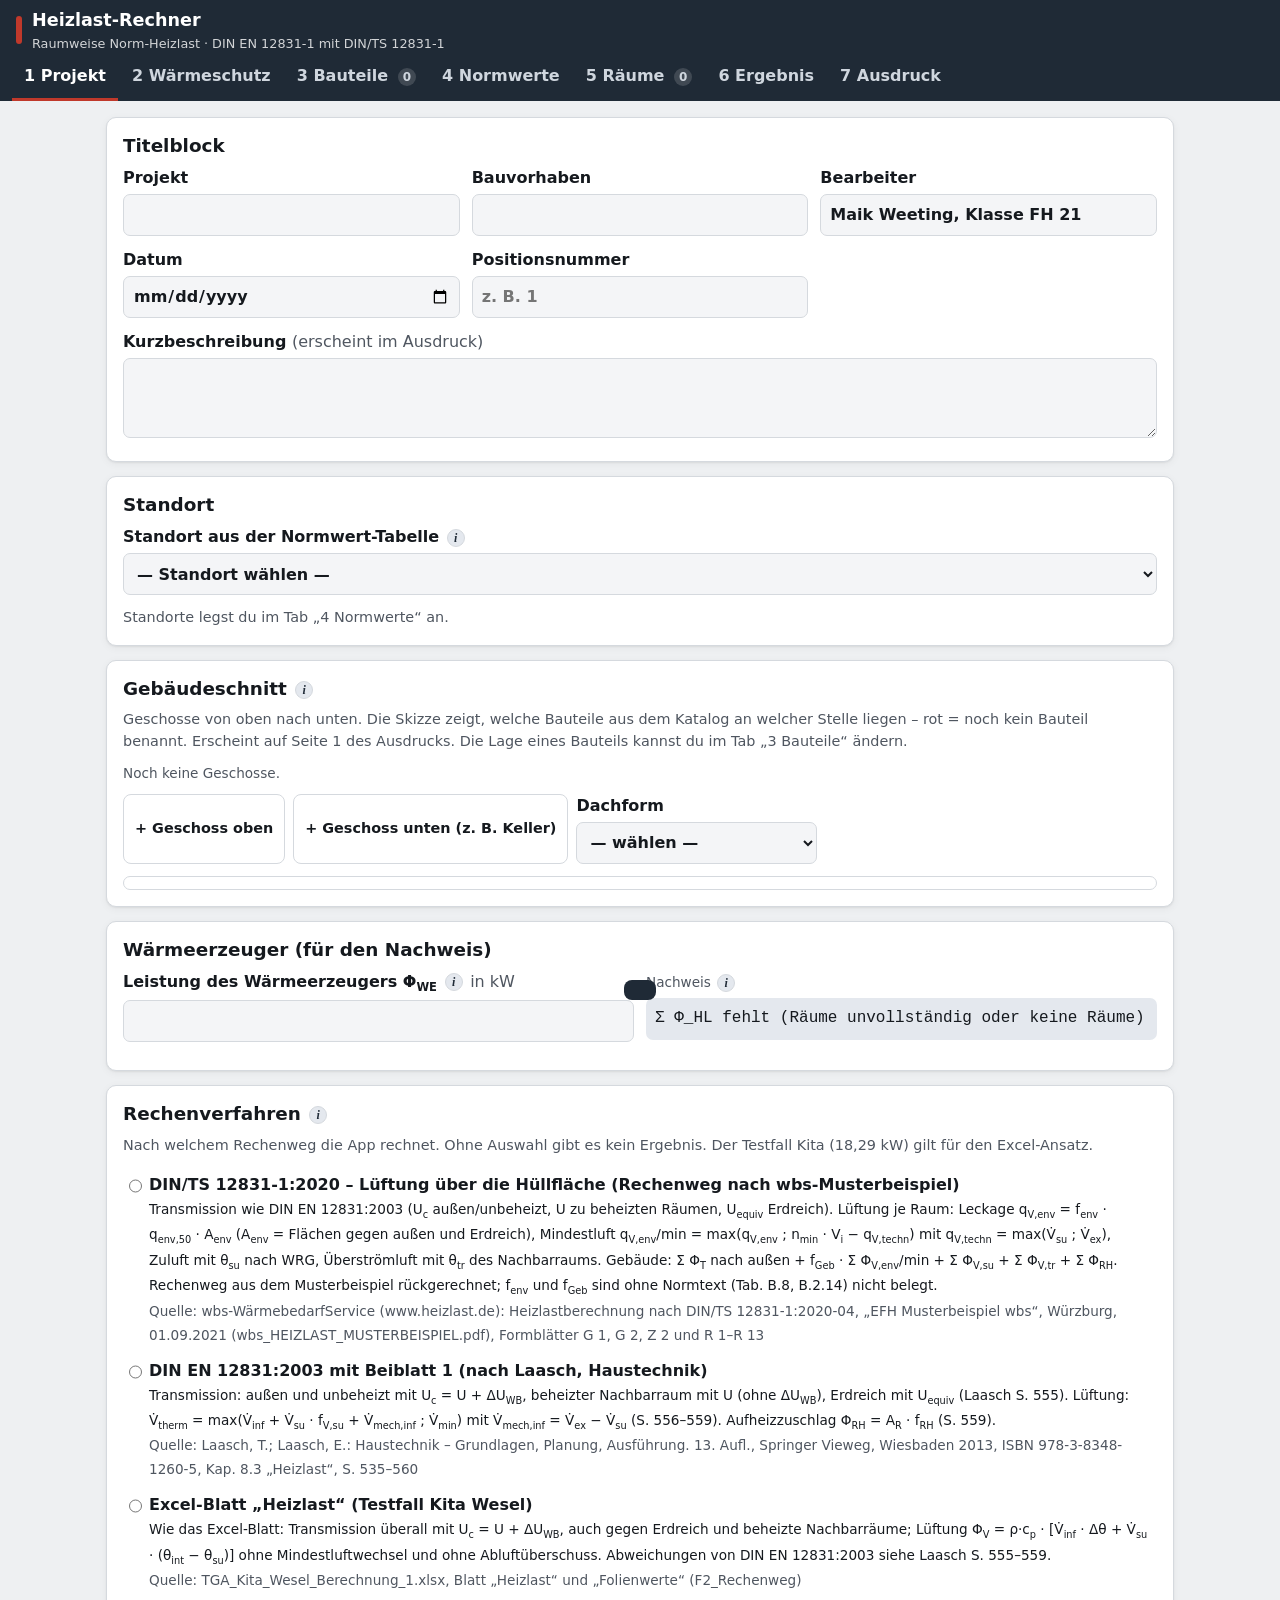
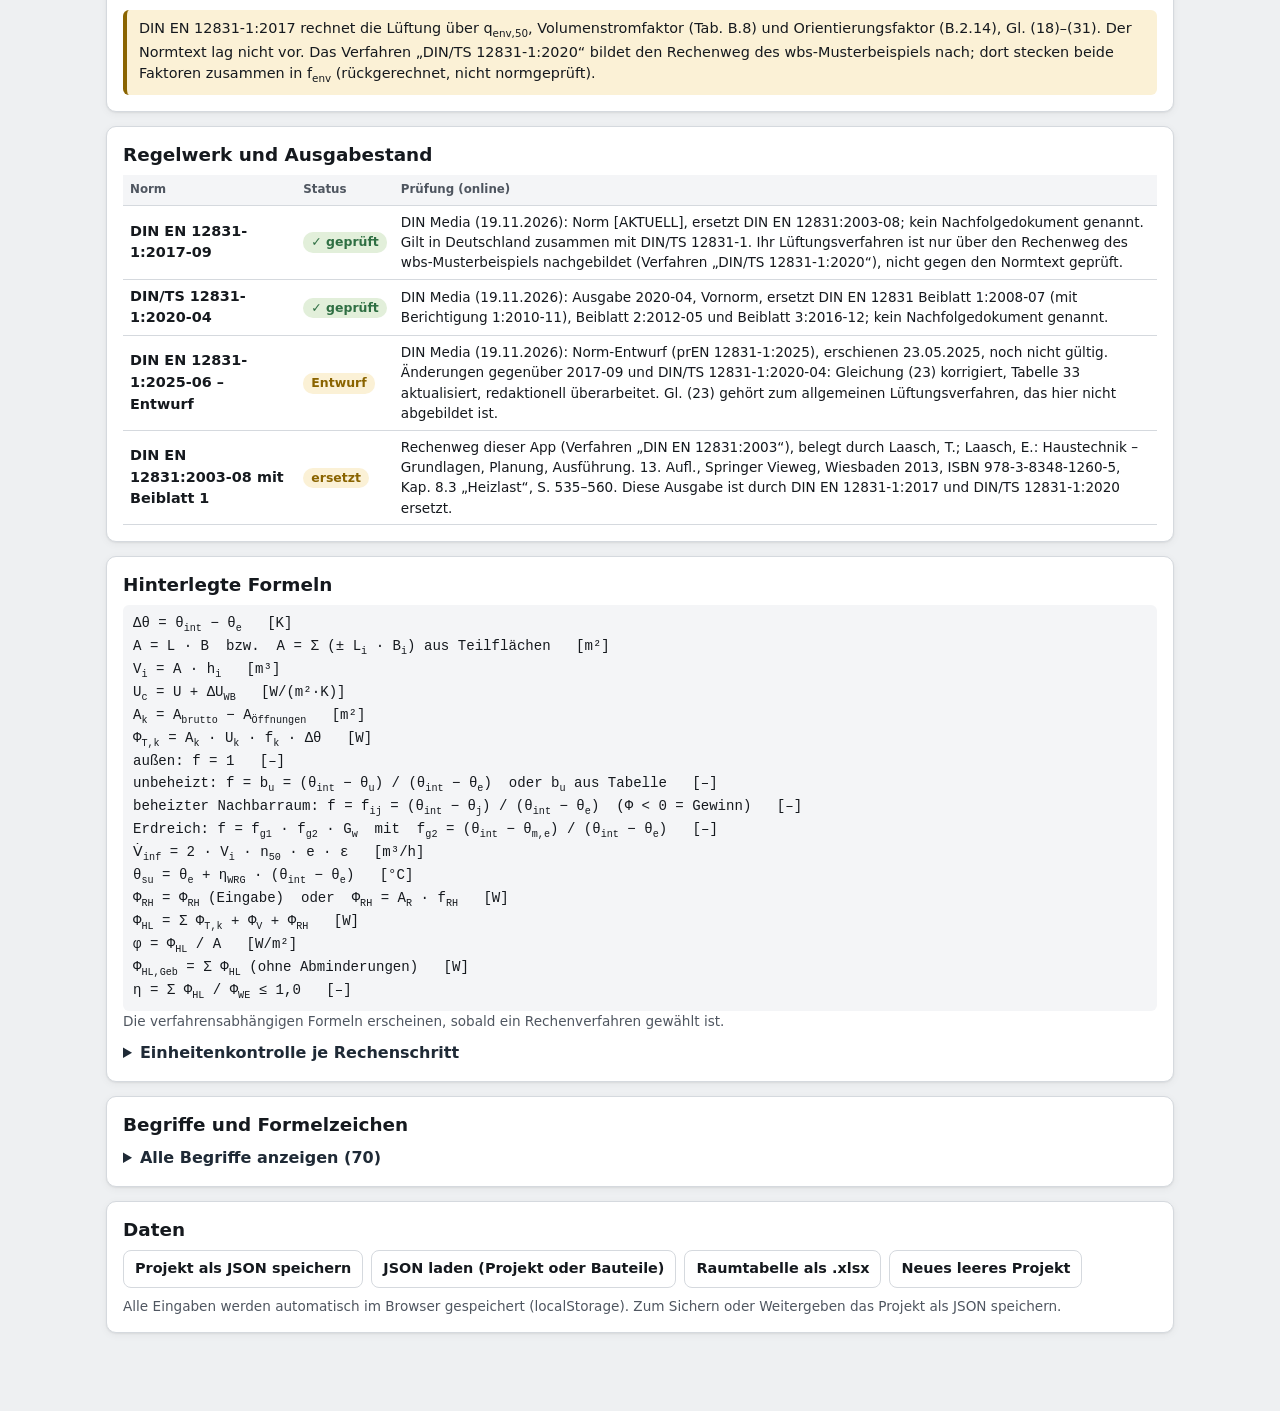
==== commit eaa5ca82: "Tab Räume: direkt bearbeiten statt Entwurf; Ergebnis- und Ausdruck-Tab Co-Authored-By: Claude Opus 5" ====
--- a/index.html
+++ b/index.html
@@ -247,6 +247,34 @@
 .ws-kopf p { margin: 0; }
 #ws-rahmen { display: block; width: 100%; min-height: 600px; border: 1px solid var(--linie); border-radius: var(--radius); background: var(--bg); }
 
+/* Tab „5 Räume“: Liste links, gewählter Raum rechts */
+.raeume-layout { display: grid; grid-template-columns: 230px minmax(0, 1fr); gap: 14px; align-items: start; }
+.raumliste { position: sticky; top: 8px; padding: 12px; max-height: calc(100vh - 24px); display: flex; flex-direction: column; }
+.raumliste h2 { margin-bottom: 8px; }
+.rl-liste { overflow-y: auto; flex: 1 1 auto; margin: 0 -4px 8px; }
+.rl-zeile { display: flex; align-items: center; gap: 8px; width: 100%; padding: 6px 8px; border: 0; border-radius: 6px; background: none; color: var(--text); font: inherit; font-size: .9rem; text-align: left; cursor: pointer; }
+.rl-zeile:hover { background: var(--navy-hell); }
+.rl-zeile.aktiv { background: var(--navy-hell); font-weight: 600; box-shadow: inset 3px 0 0 var(--akzent); }
+.rl-name { flex: 1 1 auto; min-width: 0; overflow: hidden; text-overflow: ellipsis; white-space: nowrap; }
+.rl-w { font-variant-numeric: tabular-nums; }
+.rl-punkt { flex: 0 0 auto; width: 9px; height: 9px; border-radius: 50%; }
+.rl-punkt.ok { background: var(--gruen); }
+.rl-punkt.no { background: var(--rot); }
+.rl-neu { width: 100%; }
+.rl-summe { border-top: 1px solid var(--linie); margin-top: 10px; padding-top: 8px; font-size: .9rem; display: grid; gap: 2px; }
+.rl-summe b { float: right; }
+label.feld.rl-auswahl { display: none; }
+.raum-kopf { display: flex; flex-wrap: wrap; align-items: center; justify-content: space-between; gap: 8px; margin-bottom: 8px; }
+.raum-kopf h2 { margin: 0; }
+.rw-auf { margin-top: 10px; }
+.ergebnis-kopf .ergebnis { margin-top: 0; }
+@media (max-width: 760px) {
+  .raeume-layout { grid-template-columns: minmax(0, 1fr); }
+  .raumliste { position: static; max-height: none; }
+  .rl-liste { display: none; }
+  label.feld.rl-auswahl { display: flex; flex-direction: column; gap: 4px; margin-bottom: 8px; }
+}
+
 </style>
 <style id="druckstil"></style>
 </head>
@@ -263,9 +291,9 @@
     <button role="tab" data-tab="waerme" aria-selected="false">2 Wärmeschutz</button>
     <button role="tab" data-tab="bauteile" aria-selected="false">3 Bauteile <span class="zaehler" id="z-bauteile">0</span></button>
     <button role="tab" data-tab="normwerte" aria-selected="false">4 Normwerte</button>
-    <button role="tab" data-tab="raum" aria-selected="false">5 Raum eingeben</button>
-    <button role="tab" data-tab="tabelle" aria-selected="false">6 Raumtabelle <span class="zaehler" id="z-raeume">0</span></button>
-    <button role="tab" data-tab="vorzeige" aria-selected="false">7 Vorzeigeseite</button>
+    <button role="tab" data-tab="raum" aria-selected="false">5 Räume <span class="zaehler" id="z-raeume">0</span></button>
+    <button role="tab" data-tab="tabelle" aria-selected="false">6 Ergebnis</button>
+    <button role="tab" data-tab="vorzeige" aria-selected="false">7 Ausdruck</button>
   </nav>
 </header>
 <main>
@@ -314,7 +342,7 @@
     ***************************************************************************** */var r=function(A,e){return(r=Object.setPrototypeOf||{__proto__:[]}instanceof Array&&function(A,e){A.__proto__=e}||function(A,e){for(var t in e)Object.prototype.hasOwnProperty.call(e,t)&&(A[t]=e[t])})(A,e)};function A(A,e){if("function"!=typeof e&&null!==e)throw new TypeError("Class extends value "+String(e)+" is not a constructor or null");function t(){this.constructor=A}r(A,e),A.prototype=null===e?Object.create(e):(t.prototype=e.prototype,new t)}var h=function(){return(h=Object.assign||function(A){for(var e,t=1,r=arguments.length;t<r;t++)for(var B in e=arguments[t])Object.prototype.hasOwnProperty.call(e,B)&&(A[B]=e[B]);return A}).apply(this,arguments)};function a(A,s,o,i){return new(o=o||Promise)(function(t,e){function r(A){try{n(i.next(A))}catch(A){e(A)}}function B(A){try{n(i.throw(A))}catch(A){e(A)}}function n(A){var e;A.done?t(A.value):((e=A.value)instanceof o?e:new o(function(A){A(e)})).then(r,B)}n((i=i.apply(A,s||[])).next())})}function H(t,r){var B,n,s,o={label:0,sent:function(){if(1&s[0])throw s[1];return s[1]},trys:[],ops:[]},A={next:e(0),throw:e(1),return:e(2)};return"function"==typeof Symbol&&(A[Symbol.iterator]=function(){return this}),A;function e(e){return function(A){return function(e){if(B)throw new TypeError("Generator is already executing.");for(;o;)try{if(B=1,n&&(s=2&e[0]?n.return:e[0]?n.throw||((s=n.return)&&s.call(n),0):n.next)&&!(s=s.call(n,e[1])).done)return s;switch(n=0,(e=s?[2&e[0],s.value]:e)[0]){case 0:case 1:s=e;break;case 4:return o.label++,{value:e[1],done:!1};case 5:o.label++,n=e[1],e=[0];continue;case 7:e=o.ops.pop(),o.trys.pop();continue;default:if(!(s=0<(s=o.trys).length&&s[s.length-1])&&(6===e[0]||2===e[0])){o=0;continue}if(3===e[0]&&(!s||e[1]>s[0]&&e[1]<s[3])){o.label=e[1];break}if(6===e[0]&&o.label<s[1]){o.label=s[1],s=e;break}if(s&&o.label<s[2]){o.label=s[2],o.ops.push(e);break}s[2]&&o.ops.pop(),o.trys.pop();continue}e=r.call(t,o)}catch(A){e=[6,A],n=0}finally{B=s=0}if(5&e[0])throw e[1];return{value:e[0]?e[1]:void 0,done:!0}}([e,A])}}}function t(A,e,t){if(t||2===arguments.length)for(var r,B=0,n=e.length;B<n;B++)!r&&B in e||((r=r||Array.prototype.slice.call(e,0,B))[B]=e[B]);return A.concat(r||e)}var d=(B.prototype.add=function(A,e,t,r){return new B(this.left+A,this.top+e,this.width+t,this.height+r)},B.fromClientRect=function(A,e){return new B(e.left+A.windowBounds.left,e.top+A.windowBounds.top,e.width,e.height)},B.fromDOMRectList=function(A,e){e=Array.from(e).find(function(A){return 0!==A.width});return e?new B(e.left+A.windowBounds.left,e.top+A.windowBounds.top,e.width,e.height):B.EMPTY},B.EMPTY=new B(0,0,0,0),B);function B(A,e,t,r){this.left=A,this.top=e,this.width=t,this.height=r}for(var f=function(A,e){return d.fromClientRect(A,e.getBoundingClientRect())},Q=function(A){for(var e=[],t=0,r=A.length;t<r;){var B,n=A.charCodeAt(t++);55296<=n&&n<=56319&&t<r?56320==(64512&(B=A.charCodeAt(t++)))?e.push(((1023&n)<<10)+(1023&B)+65536):(e.push(n),t--):e.push(n)}return e},g=function(){for(var A=[],e=0;e<arguments.length;e++)A[e]=arguments[e];if(String.fromCodePoint)return String.fromCodePoint.apply(String,A);var t=A.length;if(!t)return"";for(var r=[],B=-1,n="";++B<t;){var s=A[B];s<=65535?r.push(s):(s-=65536,r.push(55296+(s>>10),s%1024+56320)),(B+1===t||16384<r.length)&&(n+=String.fromCharCode.apply(String,r),r.length=0)}return n},e="ABCDEFGHIJKLMNOPQRSTUVWXYZabcdefghijklmnopqrstuvwxyz0123456789+/",n="undefined"==typeof Uint8Array?[]:new Uint8Array(256),s=0;s<e.length;s++)n[e.charCodeAt(s)]=s;for(var o="ABCDEFGHIJKLMNOPQRSTUVWXYZabcdefghijklmnopqrstuvwxyz0123456789+/",c="undefined"==typeof Uint8Array?[]:new Uint8Array(256),i=0;i<o.length;i++)c[o.charCodeAt(i)]=i;function w(A,e,t){return A.slice?A.slice(e,t):new Uint16Array(Array.prototype.slice.call(A,e,t))}var U=(l.prototype.get=function(A){var e;if(0<=A){if(A<55296||56319<A&&A<=65535)return e=this.index[A>>5],this.data[e=(e<<2)+(31&A)];if(A<=65535)return e=this.index[2048+(A-55296>>5)],this.data[e=(e<<2)+(31&A)];if(A<this.highStart)return e=this.index[e=2080+(A>>11)],e=this.index[e+=A>>5&63],this.data[e=(e<<2)+(31&A)];if(A<=1114111)return this.data[this.highValueIndex]}return this.errorValue},l);function l(A,e,t,r,B,n){this.initialValue=A,this.errorValue=e,this.highStart=t,this.highValueIndex=r,this.index=B,this.data=n}for(var C="ABCDEFGHIJKLMNOPQRSTUVWXYZabcdefghijklmnopqrstuvwxyz0123456789+/",u="undefined"==typeof Uint8Array?[]:new Uint8Array(256),F=0;F<C.length;F++)u[C.charCodeAt(F)]=F;function p(A,e,t,r){var B=r[t];if(Array.isArray(A)?-1!==A.indexOf(B):A===B)for(var n=t;n<=r.length;){if((o=r[++n])===e)return 1;if(o!==D)break}if(B===D)for(n=t;0<n;){var s=r[--n];if(Array.isArray(A)?-1!==A.indexOf(s):A===s)for(var o,i=t;i<=r.length;){if((o=r[++i])===e)return 1;if(o!==D)break}if(s!==D)break}}function E(A,e){for(var t=A;0<=t;){var r=e[t];if(r!==D)return r;t--}return 0}function I(t,A){var e=(B=function(A,r){void 0===r&&(r="strict");var B=[],n=[],s=[];return A.forEach(function(A,e){var t=rA.get(A);if(50<t?(s.push(!0),t-=50):s.push(!1),-1!==["normal","auto","loose"].indexOf(r)&&-1!==[8208,8211,12316,12448].indexOf(A))return n.push(e),B.push(16);if(4!==t&&11!==t)return n.push(e),31===t?B.push("strict"===r?O:q):t===AA||29===t?B.push(J):43===t?131072<=A&&A<=196605||196608<=A&&A<=262141?B.push(q):B.push(J):void B.push(t);if(0===e)return n.push(e),B.push(J);t=B[e-1];return-1===iA.indexOf(t)?(n.push(n[e-1]),B.push(t)):(n.push(e),B.push(J))}),[n,B,s]}(t,(A=A||{lineBreak:"normal",wordBreak:"normal"}).lineBreak))[0],r=B[1],B=B[2];return[e,r="break-all"===A.wordBreak||"break-word"===A.wordBreak?r.map(function(A){return-1!==[R,J,AA].indexOf(A)?q:A}):r,"keep-all"===A.wordBreak?B.map(function(A,e){return A&&19968<=t[e]&&t[e]<=40959}):void 0]}var y,K,m,L,b,D=10,v=13,x=15,M=17,S=18,T=19,G=20,O=21,V=22,k=24,R=25,N=26,P=27,X=28,J=30,Y=32,W=33,Z=34,_=35,q=37,j=38,z=39,$=40,AA=42,eA=[9001,65288],tA="×",rA=(m=function(A){var e,t,r,B,n=.75*A.length,s=A.length,o=0;"="===A[A.length-1]&&(n--,"="===A[A.length-2]&&n--);for(var n=new("undefined"!=typeof ArrayBuffer&&"undefined"!=typeof Uint8Array&&void 0!==Uint8Array.prototype.slice?ArrayBuffer:Array)(n),i=Array.isArray(n)?n:new Uint8Array(n),Q=0;Q<s;Q+=4)e=c[A.charCodeAt(Q)],t=c[A.charCodeAt(Q+1)],r=c[A.charCodeAt(Q+2)],B=c[A.charCodeAt(Q+3)],i[o++]=e<<2|t>>4,i[o++]=(15&t)<<4|r>>2,i[o++]=(3&r)<<6|63&B;return n}(y="[base64]/[base64]/[base64]/8DvwO/A78DvwO/A78DvwO/A78DvwO/A78DvwO/A78DvwO/A78DvwO/A78DvwO/A78DvwO/[base64]/CzAAMACHC4sLkwubC58Lpwt1AK4Ltgt1APsDMAAwADAAMAAwADAAMAAwAL4LwwvLC9IL1wvdCzAAMADlC+kL8Qv5C/[base64]/[base64]/[base64]//[base64]"),L=Array.isArray(m)?function(A){for(var e=A.length,t=[],r=0;r<e;r+=4)t.push(A[r+3]<<24|A[r+2]<<16|A[r+1]<<8|A[r]);return t}(m):new Uint32Array(m),b=Array.isArray(m)?function(A){for(var e=A.length,t=[],r=0;r<e;r+=2)t.push(A[r+1]<<8|A[r]);return t}(m):new Uint16Array(m),y=w(b,12,L[4]/2),K=2===L[5]?w(b,(24+L[4])/2):(m=L,b=Math.ceil((24+L[4])/4),m.slice?m.slice(b,K):new Uint32Array(Array.prototype.slice.call(m,b,K))),new U(L[0],L[1],L[2],L[3],y,K)),BA=[J,36],nA=[1,2,3,5],sA=[D,8],oA=[P,N],iA=nA.concat(sA),QA=[j,z,$,Z,_],cA=[x,v],aA=(gA.prototype.slice=function(){return g.apply(void 0,this.codePoints.slice(this.start,this.end))},gA);function gA(A,e,t,r){this.codePoints=A,this.required="!"===e,this.start=t,this.end=r}function wA(A,e){var t=Q(A),r=(e=I(t,e))[0],B=e[1],n=e[2],s=t.length,o=0,i=0;return{next:function(){if(s<=i)return{done:!0,value:null};for(var A=tA;i<s&&(A=function(A,e,t,r,B){if(0===t[r])return tA;var n=r-1;if(Array.isArray(B)&&!0===B[n])return tA;var s=n-1,o=1+n,i=e[n],r=0<=s?e[s]:0,B=e[o];if(2===i&&3===B)return tA;if(-1!==nA.indexOf(i))return"!";if(-1!==nA.indexOf(B))return tA;if(-1!==sA.indexOf(B))return tA;if(8===E(n,e))return"÷";if(11===rA.get(A[n]))return tA;if((i===Y||i===W)&&11===rA.get(A[o]))return tA;if(7===i||7===B)return tA;if(9===i)return tA;if(-1===[D,v,x].indexOf(i)&&9===B)return tA;if(-1!==[M,S,T,k,X].indexOf(B))return tA;if(E(n,e)===V)return tA;if(p(23,V,n,e))return tA;if(p([M,S],O,n,e))return tA;if(p(12,12,n,e))return tA;if(i===D)return"÷";if(23===i||23===B)return tA;if(16===B||16===i)return"÷";if(-1!==[v,x,O].indexOf(B)||14===i)return tA;if(36===r&&-1!==cA.indexOf(i))return tA;if(i===X&&36===B)return tA;if(B===G)return tA;if(-1!==BA.indexOf(B)&&i===R||-1!==BA.indexOf(i)&&B===R)return tA;if(i===P&&-1!==[q,Y,W].indexOf(B)||-1!==[q,Y,W].indexOf(i)&&B===N)return tA;if(-1!==BA.indexOf(i)&&-1!==oA.indexOf(B)||-1!==oA.indexOf(i)&&-1!==BA.indexOf(B))return tA;if(-1!==[P,N].indexOf(i)&&(B===R||-1!==[V,x].indexOf(B)&&e[1+o]===R)||-1!==[V,x].indexOf(i)&&B===R||i===R&&-1!==[R,X,k].indexOf(B))return tA;if(-1!==[R,X,k,M,S].indexOf(B))for(var Q=n;0<=Q;){if((c=e[Q])===R)return tA;if(-1===[X,k].indexOf(c))break;Q--}if(-1!==[P,N].indexOf(B))for(var c,Q=-1!==[M,S].indexOf(i)?s:n;0<=Q;){if((c=e[Q])===R)return tA;if(-1===[X,k].indexOf(c))break;Q--}if(j===i&&-1!==[j,z,Z,_].indexOf(B)||-1!==[z,Z].indexOf(i)&&-1!==[z,$].indexOf(B)||-1!==[$,_].indexOf(i)&&B===$)return tA;if(-1!==QA.indexOf(i)&&-1!==[G,N].indexOf(B)||-1!==QA.indexOf(B)&&i===P)return tA;if(-1!==BA.indexOf(i)&&-1!==BA.indexOf(B))return tA;if(i===k&&-1!==BA.indexOf(B))return tA;if(-1!==BA.concat(R).indexOf(i)&&B===V&&-1===eA.indexOf(A[o])||-1!==BA.concat(R).indexOf(B)&&i===S)return tA;if(41===i&&41===B){for(var a=t[n],g=1;0<a&&41===e[--a];)g++;if(g%2!=0)return tA}return i===Y&&B===W?tA:"÷"}(t,B,r,++i,n))===tA;);if(A===tA&&i!==s)return{done:!0,value:null};var e=new aA(t,A,o,i);return o=i,{value:e,done:!1}}}}function UA(A){return 48<=A&&A<=57}function lA(A){return UA(A)||65<=A&&A<=70||97<=A&&A<=102}function CA(A){return 10===A||9===A||32===A}function uA(A){return 97<=(t=e=A)&&t<=122||65<=(e=e)&&e<=90||128<=A||95===A;var e,t}function FA(A){return uA(A)||UA(A)||45===A}function hA(A,e){return 92===A&&10!==e}function dA(A,e,t){return 45===A?uA(e)||hA(e,t):!!uA(A)||92===A&&10!==e}function fA(A,e,t){return 43===A||45===A?!!UA(e)||46===e&&UA(t):UA(46===A?e:A)}var HA={type:2},pA={type:3},EA={type:4},IA={type:13},yA={type:8},KA={type:21},mA={type:9},LA={type:10},bA={type:11},DA={type:12},vA={type:14},xA={type:23},MA={type:1},SA={type:25},TA={type:24},GA={type:26},OA={type:27},VA={type:28},kA={type:29},RA={type:31},NA={type:32},PA=(XA.prototype.write=function(A){this._value=this._value.concat(Q(A))},XA.prototype.read=function(){for(var A=[],e=this.consumeToken();e!==NA;)A.push(e),e=this.consumeToken();return A},XA.prototype.consumeToken=function(){var A=this.consumeCodePoint();switch(A){case 34:return this.consumeStringToken(34);case 35:var e=this.peekCodePoint(0),t=this.peekCodePoint(1),r=this.peekCodePoint(2);if(FA(e)||hA(t,r)){var B=dA(e,t,r)?2:1;return{type:5,value:this.consumeName(),flags:B}}break;case 36:if(61===this.peekCodePoint(0))return this.consumeCodePoint(),IA;break;case 39:return this.consumeStringToken(39);case 40:return HA;case 41:return pA;case 42:if(61===this.peekCodePoint(0))return this.consumeCodePoint(),vA;break;case 43:if(fA(A,this.peekCodePoint(0),this.peekCodePoint(1)))return this.reconsumeCodePoint(A),this.consumeNumericToken();break;case 44:return EA;case 45:var r=A,B=this.peekCodePoint(0),n=this.peekCodePoint(1);if(fA(r,B,n))return this.reconsumeCodePoint(A),this.consumeNumericToken();if(dA(r,B,n))return this.reconsumeCodePoint(A),this.consumeIdentLikeToken();if(45===B&&62===n)return this.consumeCodePoint(),this.consumeCodePoint(),TA;break;case 46:if(fA(A,this.peekCodePoint(0),this.peekCodePoint(1)))return this.reconsumeCodePoint(A),this.consumeNumericToken();break;case 47:if(42===this.peekCodePoint(0))for(this.consumeCodePoint();;){var s=this.consumeCodePoint();if(42===s&&47===(s=this.consumeCodePoint()))return this.consumeToken();if(-1===s)return this.consumeToken()}break;case 58:return GA;case 59:return OA;case 60:if(33===this.peekCodePoint(0)&&45===this.peekCodePoint(1)&&45===this.peekCodePoint(2))return this.consumeCodePoint(),this.consumeCodePoint(),SA;break;case 64:var n=this.peekCodePoint(0),o=this.peekCodePoint(1),i=this.peekCodePoint(2);if(dA(n,o,i))return{type:7,value:this.consumeName()};break;case 91:return VA;case 92:if(hA(A,this.peekCodePoint(0)))return this.reconsumeCodePoint(A),this.consumeIdentLikeToken();break;case 93:return kA;case 61:if(61===this.peekCodePoint(0))return this.consumeCodePoint(),yA;break;case 123:return bA;case 125:return DA;case 117:case 85:o=this.peekCodePoint(0),i=this.peekCodePoint(1);return 43!==o||!lA(i)&&63!==i||(this.consumeCodePoint(),this.consumeUnicodeRangeToken()),this.reconsumeCodePoint(A),this.consumeIdentLikeToken();case 124:if(61===this.peekCodePoint(0))return this.consumeCodePoint(),mA;if(124===this.peekCodePoint(0))return this.consumeCodePoint(),KA;break;case 126:if(61===this.peekCodePoint(0))return this.consumeCodePoint(),LA;break;case-1:return NA}return CA(A)?(this.consumeWhiteSpace(),RA):UA(A)?(this.reconsumeCodePoint(A),this.consumeNumericToken()):uA(A)?(this.reconsumeCodePoint(A),this.consumeIdentLikeToken()):{type:6,value:g(A)}},XA.prototype.consumeCodePoint=function(){var A=this._value.shift();return void 0===A?-1:A},XA.prototype.reconsumeCodePoint=function(A){this._value.unshift(A)},XA.prototype.peekCodePoint=function(A){return A>=this._value.length?-1:this._value[A]},XA.prototype.consumeUnicodeRangeToken=function(){for(var A=[],e=this.consumeCodePoint();lA(e)&&A.length<6;)A.push(e),e=this.consumeCodePoint();for(var t=!1;63===e&&A.length<6;)A.push(e),e=this.consumeCodePoint(),t=!0;if(t)return{type:30,start:parseInt(g.apply(void 0,A.map(function(A){return 63===A?48:A})),16),end:parseInt(g.apply(void 0,A.map(function(A){return 63===A?70:A})),16)};var r=parseInt(g.apply(void 0,A),16);if(45===this.peekCodePoint(0)&&lA(this.peekCodePoint(1))){this.consumeCodePoint();for(var e=this.consumeCodePoint(),B=[];lA(e)&&B.length<6;)B.push(e),e=this.consumeCodePoint();return{type:30,start:r,end:parseInt(g.apply(void 0,B),16)}}return{type:30,start:r,end:r}},XA.prototype.consumeIdentLikeToken=function(){var A=this.consumeName();return"url"===A.toLowerCase()&&40===this.peekCodePoint(0)?(this.consumeCodePoint(),this.consumeUrlToken()):40===this.peekCodePoint(0)?(this.consumeCodePoint(),{type:19,value:A}):{type:20,value:A}},XA.prototype.consumeUrlToken=function(){var A=[];if(this.consumeWhiteSpace(),-1===this.peekCodePoint(0))return{type:22,value:""};var e,t=this.peekCodePoint(0);if(39===t||34===t){t=this.consumeStringToken(this.consumeCodePoint());return 0===t.type&&(this.consumeWhiteSpace(),-1===this.peekCodePoint(0)||41===this.peekCodePoint(0))?(this.consumeCodePoint(),{type:22,value:t.value}):(this.consumeBadUrlRemnants(),xA)}for(;;){var r=this.consumeCodePoint();if(-1===r||41===r)return{type:22,value:g.apply(void 0,A)};if(CA(r))return this.consumeWhiteSpace(),-1===this.peekCodePoint(0)||41===this.peekCodePoint(0)?(this.consumeCodePoint(),{type:22,value:g.apply(void 0,A)}):(this.consumeBadUrlRemnants(),xA);if(34===r||39===r||40===r||(0<=(e=r)&&e<=8||11===e||14<=e&&e<=31||127===e))return this.consumeBadUrlRemnants(),xA;if(92===r){if(!hA(r,this.peekCodePoint(0)))return this.consumeBadUrlRemnants(),xA;A.push(this.consumeEscapedCodePoint())}else A.push(r)}},XA.prototype.consumeWhiteSpace=function(){for(;CA(this.peekCodePoint(0));)this.consumeCodePoint()},XA.prototype.consumeBadUrlRemnants=function(){for(;;){var A=this.consumeCodePoint();if(41===A||-1===A)return;hA(A,this.peekCodePoint(0))&&this.consumeEscapedCodePoint()}},XA.prototype.consumeStringSlice=function(A){for(var e="";0<A;){var t=Math.min(5e4,A);e+=g.apply(void 0,this._value.splice(0,t)),A-=t}return this._value.shift(),e},XA.prototype.consumeStringToken=function(A){for(var e="",t=0;;){var r,B=this._value[t];if(-1===B||void 0===B||B===A)return{type:0,value:e+=this.consumeStringSlice(t)};if(10===B)return this._value.splice(0,t),MA;92!==B||-1!==(r=this._value[t+1])&&void 0!==r&&(10===r?(e+=this.consumeStringSlice(t),t=-1,this._value.shift()):hA(B,r)&&(e+=this.consumeStringSlice(t),e+=g(this.consumeEscapedCodePoint()),t=-1)),t++}},XA.prototype.consumeNumber=function(){var A=[],e=4;for(43!==(t=this.peekCodePoint(0))&&45!==t||A.push(this.consumeCodePoint());UA(this.peekCodePoint(0));)A.push(this.consumeCodePoint());var t=this.peekCodePoint(0),r=this.peekCodePoint(1);if(46===t&&UA(r))for(A.push(this.consumeCodePoint(),this.consumeCodePoint()),e=8;UA(this.peekCodePoint(0));)A.push(this.consumeCodePoint());t=this.peekCodePoint(0);var r=this.peekCodePoint(1),B=this.peekCodePoint(2);if((69===t||101===t)&&((43===r||45===r)&&UA(B)||UA(r)))for(A.push(this.consumeCodePoint(),this.consumeCodePoint()),e=8;UA(this.peekCodePoint(0));)A.push(this.consumeCodePoint());return[function(A){var e=0,t=1;43!==A[e]&&45!==A[e]||(45===A[e]&&(t=-1),e++);for(var r=[];UA(A[e]);)r.push(A[e++]);var B=r.length?parseInt(g.apply(void 0,r),10):0;46===A[e]&&e++;for(var n=[];UA(A[e]);)n.push(A[e++]);var s=n.length,o=s?parseInt(g.apply(void 0,n),10):0;69!==A[e]&&101!==A[e]||e++;var i=1;43!==A[e]&&45!==A[e]||(45===A[e]&&(i=-1),e++);for(var Q=[];UA(A[e]);)Q.push(A[e++]);var c=Q.length?parseInt(g.apply(void 0,Q),10):0;return t*(B+o*Math.pow(10,-s))*Math.pow(10,i*c)}(A),e]},XA.prototype.consumeNumericToken=function(){var A=this.consumeNumber(),e=A[0],t=A[1],r=this.peekCodePoint(0),B=this.peekCodePoint(1),A=this.peekCodePoint(2);return dA(r,B,A)?{type:15,number:e,flags:t,unit:this.consumeName()}:37===r?(this.consumeCodePoint(),{type:16,number:e,flags:t}):{type:17,number:e,flags:t}},XA.prototype.consumeEscapedCodePoint=function(){var A,e=this.consumeCodePoint();if(lA(e)){for(var t=g(e);lA(this.peekCodePoint(0))&&t.length<6;)t+=g(this.consumeCodePoint());CA(this.peekCodePoint(0))&&this.consumeCodePoint();var r=parseInt(t,16);return 0===r||55296<=(A=r)&&A<=57343||1114111<r?65533:r}return-1===e?65533:e},XA.prototype.consumeName=function(){for(var A="";;){var e=this.consumeCodePoint();if(FA(e))A+=g(e);else{if(!hA(e,this.peekCodePoint(0)))return this.reconsumeCodePoint(e),A;A+=g(this.consumeEscapedCodePoint())}}},XA);function XA(){this._value=[]}var JA=(YA.create=function(A){var e=new PA;return e.write(A),new YA(e.read())},YA.parseValue=function(A){return YA.create(A).parseComponentValue()},YA.parseValues=function(A){return YA.create(A).parseComponentValues()},YA.prototype.parseComponentValue=function(){for(var A=this.consumeToken();31===A.type;)A=this.consumeToken();if(32===A.type)throw new SyntaxError("Error parsing CSS component value, unexpected EOF");this.reconsumeToken(A);for(var e=this.consumeComponentValue();31===(A=this.consumeToken()).type;);if(32===A.type)return e;throw new SyntaxError("Error parsing CSS component value, multiple values found when expecting only one")},YA.prototype.parseComponentValues=function(){for(var A=[];;){var e=this.consumeComponentValue();if(32===e.type)return A;A.push(e),A.push()}},YA.prototype.consumeComponentValue=function(){var A=this.consumeToken();switch(A.type){case 11:case 28:case 2:return this.consumeSimpleBlock(A.type);case 19:return this.consumeFunction(A)}return A},YA.prototype.consumeSimpleBlock=function(A){for(var e={type:A,values:[]},t=this.consumeToken();;){if(32===t.type||ce(t,A))return e;this.reconsumeToken(t),e.values.push(this.consumeComponentValue()),t=this.consumeToken()}},YA.prototype.consumeFunction=function(A){for(var e={name:A.value,values:[],type:18};;){var t=this.consumeToken();if(32===t.type||3===t.type)return e;this.reconsumeToken(t),e.values.push(this.consumeComponentValue())}},YA.prototype.consumeToken=function(){var A=this._tokens.shift();return void 0===A?NA:A},YA.prototype.reconsumeToken=function(A){this._tokens.unshift(A)},YA);function YA(A){this._tokens=A}function WA(A){return 15===A.type}function ZA(A){return 17===A.type}function _A(A){return 20===A.type}function qA(A){return 0===A.type}function jA(A,e){return _A(A)&&A.value===e}function zA(A){return 31!==A.type}function $A(A){return 31!==A.type&&4!==A.type}function Ae(A){var e=[],t=[];return A.forEach(function(A){if(4===A.type){if(0===t.length)throw new Error("Error parsing function args, zero tokens for arg");return e.push(t),void(t=[])}31!==A.type&&t.push(A)}),t.length&&e.push(t),e}function ee(A){return 17===A.type||15===A.type}function te(A){return 16===A.type||ee(A)}function re(A){return 1<A.length?[A[0],A[1]]:[A[0]]}function Be(A,e,t){var r=A[0],A=A[1];return[Ue(r,e),Ue(void 0!==A?A:r,t)]}function ne(A){return 15===A.type&&("deg"===A.unit||"grad"===A.unit||"rad"===A.unit||"turn"===A.unit)}function se(A){switch(A.filter(_A).map(function(A){return A.value}).join(" ")){case"to bottom right":case"to right bottom":case"left top":case"top left":return[ae,ae];case"to top":case"bottom":return Ce(0);case"to bottom left":case"to left bottom":case"right top":case"top right":return[ae,we];case"to right":case"left":return Ce(90);case"to top left":case"to left top":case"right bottom":case"bottom right":return[we,we];case"to bottom":case"top":return Ce(180);case"to top right":case"to right top":case"left bottom":case"bottom left":return[we,ae];case"to left":case"right":return Ce(270)}return 0}function oe(A){return 0==(255&A)}function ie(A){var e=255&A,t=255&A>>8,r=255&A>>16,A=255&A>>24;return e<255?"rgba("+A+","+r+","+t+","+e/255+")":"rgb("+A+","+r+","+t+")"}function Qe(A,e){if(17===A.type)return A.number;if(16!==A.type)return 0;var t=3===e?1:255;return 3===e?A.number/100*t:Math.round(A.number/100*t)}var ce=function(A,e){return 11===e&&12===A.type||(28===e&&29===A.type||2===e&&3===A.type)},ae={type:17,number:0,flags:4},ge={type:16,number:50,flags:4},we={type:16,number:100,flags:4},Ue=function(A,e){if(16===A.type)return A.number/100*e;if(WA(A))switch(A.unit){case"rem":case"em":return 16*A.number;default:return A.number}return A.number},le=function(A,e){if(15===e.type)switch(e.unit){case"deg":return Math.PI*e.number/180;case"grad":return Math.PI/200*e.number;case"rad":return e.number;case"turn":return 2*Math.PI*e.number}throw new Error("Unsupported angle type")},Ce=function(A){return Math.PI*A/180},ue=function(A,e){if(18===e.type){var t=me[e.name];if(void 0===t)throw new Error('Attempting to parse an unsupported color function "'+e.name+'"');return t(A,e.values)}if(5===e.type){if(3===e.value.length){var r=e.value.substring(0,1),B=e.value.substring(1,2),n=e.value.substring(2,3);return Fe(parseInt(r+r,16),parseInt(B+B,16),parseInt(n+n,16),1)}if(4===e.value.length){var r=e.value.substring(0,1),B=e.value.substring(1,2),n=e.value.substring(2,3),s=e.value.substring(3,4);return Fe(parseInt(r+r,16),parseInt(B+B,16),parseInt(n+n,16),parseInt(s+s,16)/255)}if(6===e.value.length){r=e.value.substring(0,2),B=e.value.substring(2,4),n=e.value.substring(4,6);return Fe(parseInt(r,16),parseInt(B,16),parseInt(n,16),1)}if(8===e.value.length){r=e.value.substring(0,2),B=e.value.substring(2,4),n=e.value.substring(4,6),s=e.value.substring(6,8);return Fe(parseInt(r,16),parseInt(B,16),parseInt(n,16),parseInt(s,16)/255)}}if(20===e.type){e=Le[e.value.toUpperCase()];if(void 0!==e)return e}return Le.TRANSPARENT},Fe=function(A,e,t,r){return(A<<24|e<<16|t<<8|Math.round(255*r)<<0)>>>0},he=function(A,e){e=e.filter($A);if(3===e.length){var t=e.map(Qe),r=t[0],B=t[1],t=t[2];return Fe(r,B,t,1)}if(4!==e.length)return 0;e=e.map(Qe),r=e[0],B=e[1],t=e[2],e=e[3];return Fe(r,B,t,e)};function de(A,e,t){return t<0&&(t+=1),1<=t&&--t,t<1/6?(e-A)*t*6+A:t<.5?e:t<2/3?6*(e-A)*(2/3-t)+A:A}function fe(A,e){return ue(A,JA.create(e).parseComponentValue())}function He(A,e){return A=ue(A,e[0]),(e=e[1])&&te(e)?{color:A,stop:e}:{color:A,stop:null}}function pe(A,t){var e=A[0],r=A[A.length-1];null===e.stop&&(e.stop=ae),null===r.stop&&(r.stop=we);for(var B=[],n=0,s=0;s<A.length;s++){var o=A[s].stop;null!==o?(n<(o=Ue(o,t))?B.push(o):B.push(n),n=o):B.push(null)}for(var i=null,s=0;s<B.length;s++){var Q=B[s];if(null===Q)null===i&&(i=s);else if(null!==i){for(var c=s-i,a=(Q-B[i-1])/(1+c),g=1;g<=c;g++)B[i+g-1]=a*g;i=null}}return A.map(function(A,e){return{color:A.color,stop:Math.max(Math.min(1,B[e]/t),0)}})}function Ee(A,e,t){var r="number"==typeof A?A:(s=e/2,r=(n=t)/2,s=Ue((B=A)[0],e)-s,n=r-Ue(B[1],n),(Math.atan2(n,s)+2*Math.PI)%(2*Math.PI)),B=Math.abs(e*Math.sin(r))+Math.abs(t*Math.cos(r)),n=e/2,s=t/2,e=B/2,t=Math.sin(r-Math.PI/2)*e,e=Math.cos(r-Math.PI/2)*e;return[B,n-e,n+e,s-t,s+t]}function Ie(A,e){return Math.sqrt(A*A+e*e)}function ye(A,e,B,n,s){return[[0,0],[0,e],[A,0],[A,e]].reduce(function(A,e){var t=e[0],r=e[1],r=Ie(B-t,n-r);return(s?r<A.optimumDistance:r>A.optimumDistance)?{optimumCorner:e,optimumDistance:r}:A},{optimumDistance:s?1/0:-1/0,optimumCorner:null}).optimumCorner}var Ke=function(A,e){var t=e.filter($A),r=t[0],B=t[1],n=t[2],e=t[3],t=(17===r.type?Ce(r.number):le(A,r))/(2*Math.PI),A=te(B)?B.number/100:0,r=te(n)?n.number/100:0,B=void 0!==e&&te(e)?Ue(e,1):1;if(0==A)return Fe(255*r,255*r,255*r,1);n=r<=.5?r*(1+A):r+A-r*A,e=2*r-n,A=de(e,n,t+1/3),r=de(e,n,t),t=de(e,n,t-1/3);return Fe(255*A,255*r,255*t,B)},me={hsl:Ke,hsla:Ke,rgb:he,rgba:he},Le={ALICEBLUE:4042850303,ANTIQUEWHITE:4209760255,AQUA:16777215,AQUAMARINE:2147472639,AZURE:4043309055,BEIGE:4126530815,BISQUE:4293182719,BLACK:255,BLANCHEDALMOND:4293643775,BLUE:65535,BLUEVIOLET:2318131967,BROWN:2771004159,BURLYWOOD:3736635391,CADETBLUE:1604231423,CHARTREUSE:2147418367,CHOCOLATE:3530104575,CORAL:4286533887,CORNFLOWERBLUE:1687547391,CORNSILK:4294499583,CRIMSON:3692313855,CYAN:16777215,DARKBLUE:35839,DARKCYAN:9145343,DARKGOLDENROD:3095837695,DARKGRAY:2846468607,DARKGREEN:6553855,DARKGREY:2846468607,DARKKHAKI:3182914559,DARKMAGENTA:2332068863,DARKOLIVEGREEN:1433087999,DARKORANGE:4287365375,DARKORCHID:2570243327,DARKRED:2332033279,DARKSALMON:3918953215,DARKSEAGREEN:2411499519,DARKSLATEBLUE:1211993087,DARKSLATEGRAY:793726975,DARKSLATEGREY:793726975,DARKTURQUOISE:13554175,DARKVIOLET:2483082239,DEEPPINK:4279538687,DEEPSKYBLUE:12582911,DIMGRAY:1768516095,DIMGREY:1768516095,DODGERBLUE:512819199,FIREBRICK:2988581631,FLORALWHITE:4294635775,FORESTGREEN:579543807,FUCHSIA:4278255615,GAINSBORO:3705462015,GHOSTWHITE:4177068031,GOLD:4292280575,GOLDENROD:3668254975,GRAY:2155905279,GREEN:8388863,GREENYELLOW:2919182335,GREY:2155905279,HONEYDEW:4043305215,HOTPINK:4285117695,INDIANRED:3445382399,INDIGO:1258324735,IVORY:4294963455,KHAKI:4041641215,LAVENDER:3873897215,LAVENDERBLUSH:4293981695,LAWNGREEN:2096890111,LEMONCHIFFON:4294626815,LIGHTBLUE:2916673279,LIGHTCORAL:4034953471,LIGHTCYAN:3774873599,LIGHTGOLDENRODYELLOW:4210742015,LIGHTGRAY:3553874943,LIGHTGREEN:2431553791,LIGHTGREY:3553874943,LIGHTPINK:4290167295,LIGHTSALMON:4288707327,LIGHTSEAGREEN:548580095,LIGHTSKYBLUE:2278488831,LIGHTSLATEGRAY:2005441023,LIGHTSLATEGREY:2005441023,LIGHTSTEELBLUE:2965692159,LIGHTYELLOW:4294959359,LIME:16711935,LIMEGREEN:852308735,LINEN:4210091775,MAGENTA:4278255615,MAROON:2147483903,MEDIUMAQUAMARINE:1724754687,MEDIUMBLUE:52735,MEDIUMORCHID:3126187007,MEDIUMPURPLE:2473647103,MEDIUMSEAGREEN:1018393087,MEDIUMSLATEBLUE:2070474495,MEDIUMSPRINGGREEN:16423679,MEDIUMTURQUOISE:1221709055,MEDIUMVIOLETRED:3340076543,MIDNIGHTBLUE:421097727,MINTCREAM:4127193855,MISTYROSE:4293190143,MOCCASIN:4293178879,NAVAJOWHITE:4292783615,NAVY:33023,OLDLACE:4260751103,OLIVE:2155872511,OLIVEDRAB:1804477439,ORANGE:4289003775,ORANGERED:4282712319,ORCHID:3664828159,PALEGOLDENROD:4008225535,PALEGREEN:2566625535,PALETURQUOISE:2951671551,PALEVIOLETRED:3681588223,PAPAYAWHIP:4293907967,PEACHPUFF:4292524543,PERU:3448061951,PINK:4290825215,PLUM:3718307327,POWDERBLUE:2967529215,PURPLE:2147516671,REBECCAPURPLE:1714657791,RED:4278190335,ROSYBROWN:3163525119,ROYALBLUE:1097458175,SADDLEBROWN:2336560127,SALMON:4202722047,SANDYBROWN:4104413439,SEAGREEN:780883967,SEASHELL:4294307583,SIENNA:2689740287,SILVER:3233857791,SKYBLUE:2278484991,SLATEBLUE:1784335871,SLATEGRAY:1887473919,SLATEGREY:1887473919,SNOW:4294638335,SPRINGGREEN:16744447,STEELBLUE:1182971135,TAN:3535047935,TEAL:8421631,THISTLE:3636451583,TOMATO:4284696575,TRANSPARENT:0,TURQUOISE:1088475391,VIOLET:4001558271,WHEAT:4125012991,WHITE:4294967295,WHITESMOKE:4126537215,YELLOW:4294902015,YELLOWGREEN:2597139199},be={name:"background-clip",initialValue:"border-box",prefix:!1,type:1,parse:function(A,e){return e.map(function(A){if(_A(A))switch(A.value){case"padding-box":return 1;case"content-box":return 2}return 0})}},De={name:"background-color",initialValue:"transparent",prefix:!1,type:3,format:"color"},Ke=function(t,A){var r=Ce(180),B=[];return Ae(A).forEach(function(A,e){if(0===e){e=A[0];if(20===e.type&&-1!==["top","left","right","bottom"].indexOf(e.value))return void(r=se(A));if(ne(e))return void(r=(le(t,e)+Ce(270))%Ce(360))}A=He(t,A);B.push(A)}),{angle:r,stops:B,type:1}},ve="closest-side",xe="farthest-side",Me="closest-corner",Se="farthest-corner",Te="ellipse",Ge="contain",he=function(r,A){var B=0,n=3,s=[],o=[];return Ae(A).forEach(function(A,e){var t=!0;0===e?t=A.reduce(function(A,e){if(_A(e))switch(e.value){case"center":return o.push(ge),!1;case"top":case"left":return o.push(ae),!1;case"right":case"bottom":return o.push(we),!1}else if(te(e)||ee(e))return o.push(e),!1;return A},t):1===e&&(t=A.reduce(function(A,e){if(_A(e))switch(e.value){case"circle":return B=0,!1;case Te:return!(B=1);case Ge:case ve:return n=0,!1;case xe:return!(n=1);case Me:return!(n=2);case"cover":case Se:return!(n=3)}else if(ee(e)||te(e))return(n=!Array.isArray(n)?[]:n).push(e),!1;return A},t)),t&&(A=He(r,A),s.push(A))}),{size:n,shape:B,stops:s,position:o,type:2}},Oe=function(A,e){if(22===e.type){var t={url:e.value,type:0};return A.cache.addImage(e.value),t}if(18!==e.type)throw new Error("Unsupported image type "+e.type);t=ke[e.name];if(void 0===t)throw new Error('Attempting to parse an unsupported image function "'+e.name+'"');return t(A,e.values)};var Ve,ke={"linear-gradient":function(t,A){var r=Ce(180),B=[];return Ae(A).forEach(function(A,e){if(0===e){e=A[0];if(20===e.type&&"to"===e.value)return void(r=se(A));if(ne(e))return void(r=le(t,e))}A=He(t,A);B.push(A)}),{angle:r,stops:B,type:1}},"-moz-linear-gradient":Ke,"-ms-linear-gradient":Ke,"-o-linear-gradient":Ke,"-webkit-linear-gradient":Ke,"radial-gradient":function(B,A){var n=0,s=3,o=[],i=[];return Ae(A).forEach(function(A,e){var t,r=!0;0===e&&(t=!1,r=A.reduce(function(A,e){if(t)if(_A(e))switch(e.value){case"center":return i.push(ge),A;case"top":case"left":return i.push(ae),A;case"right":case"bottom":return i.push(we),A}else(te(e)||ee(e))&&i.push(e);else if(_A(e))switch(e.value){case"circle":return n=0,!1;case Te:return!(n=1);case"at":return!(t=!0);case ve:return s=0,!1;case"cover":case xe:return!(s=1);case Ge:case Me:return!(s=2);case Se:return!(s=3)}else if(ee(e)||te(e))return(s=!Array.isArray(s)?[]:s).push(e),!1;return A},r)),r&&(A=He(B,A),o.push(A))}),{size:s,shape:n,stops:o,position:i,type:2}},"-moz-radial-gradient":he,"-ms-radial-gradient":he,"-o-radial-gradient":he,"-webkit-radial-gradient":he,"-webkit-gradient":function(r,A){var e=Ce(180),B=[],n=1;return Ae(A).forEach(function(A,e){var t,A=A[0];if(0===e){if(_A(A)&&"linear"===A.value)return void(n=1);if(_A(A)&&"radial"===A.value)return void(n=2)}18===A.type&&("from"===A.name?(t=ue(r,A.values[0]),B.push({stop:ae,color:t})):"to"===A.name?(t=ue(r,A.values[0]),B.push({stop:we,color:t})):"color-stop"!==A.name||2===(A=A.values.filter($A)).length&&(t=ue(r,A[1]),A=A[0],ZA(A)&&B.push({stop:{type:16,number:100*A.number,flags:A.flags},color:t})))}),1===n?{angle:(e+Ce(180))%Ce(360),stops:B,type:n}:{size:3,shape:0,stops:B,position:[],type:n}}},Re={name:"background-image",initialValue:"none",type:1,prefix:!1,parse:function(e,A){if(0===A.length)return[];var t=A[0];return 20===t.type&&"none"===t.value?[]:A.filter(function(A){return $A(A)&&!(20===(A=A).type&&"none"===A.value||18===A.type&&!ke[A.name])}).map(function(A){return Oe(e,A)})}},Ne={name:"background-origin",initialValue:"border-box",prefix:!1,type:1,parse:function(A,e){return e.map(function(A){if(_A(A))switch(A.value){case"padding-box":return 1;case"content-box":return 2}return 0})}},Pe={name:"background-position",initialValue:"0% 0%",type:1,prefix:!1,parse:function(A,e){return Ae(e).map(function(A){return A.filter(te)}).map(re)}},Xe={name:"background-repeat",initialValue:"repeat",prefix:!1,type:1,parse:function(A,e){return Ae(e).map(function(A){return A.filter(_A).map(function(A){return A.value}).join(" ")}).map(Je)}},Je=function(A){switch(A){case"no-repeat":return 1;case"repeat-x":case"repeat no-repeat":return 2;case"repeat-y":case"no-repeat repeat":return 3;default:return 0}};(he=Ve=Ve||{}).AUTO="auto",he.CONTAIN="contain";function Ye(A,e){return _A(A)&&"normal"===A.value?1.2*e:17===A.type?e*A.number:te(A)?Ue(A,e):e}var We,Ze,_e={name:"background-size",initialValue:"0",prefix:!(he.COVER="cover"),type:1,parse:function(A,e){return Ae(e).map(function(A){return A.filter(qe)})}},qe=function(A){return _A(A)||te(A)},he=function(A){return{name:"border-"+A+"-color",initialValue:"transparent",prefix:!1,type:3,format:"color"}},je=he("top"),ze=he("right"),$e=he("bottom"),At=he("left"),he=function(A){return{name:"border-radius-"+A,initialValue:"0 0",prefix:!1,type:1,parse:function(A,e){return re(e.filter(te))}}},et=he("top-left"),tt=he("top-right"),rt=he("bottom-right"),Bt=he("bottom-left"),he=function(A){return{name:"border-"+A+"-style",initialValue:"solid",prefix:!1,type:2,parse:function(A,e){switch(e){case"none":return 0;case"dashed":return 2;case"dotted":return 3;case"double":return 4}return 1}}},nt=he("top"),st=he("right"),ot=he("bottom"),it=he("left"),he=function(A){return{name:"border-"+A+"-width",initialValue:"0",type:0,prefix:!1,parse:function(A,e){return WA(e)?e.number:0}}},Qt=he("top"),ct=he("right"),at=he("bottom"),gt=he("left"),wt={name:"color",initialValue:"transparent",prefix:!1,type:3,format:"color"},Ut={name:"direction",initialValue:"ltr",prefix:!1,type:2,parse:function(A,e){return"rtl"!==e?0:1}},lt={name:"display",initialValue:"inline-block",prefix:!1,type:1,parse:function(A,e){return e.filter(_A).reduce(function(A,e){return A|Ct(e.value)},0)}},Ct=function(A){switch(A){case"block":case"-webkit-box":return 2;case"inline":return 4;case"run-in":return 8;case"flow":return 16;case"flow-root":return 32;case"table":return 64;case"flex":case"-webkit-flex":return 128;case"grid":case"-ms-grid":return 256;case"ruby":return 512;case"subgrid":return 1024;case"list-item":return 2048;case"table-row-group":return 4096;case"table-header-group":return 8192;case"table-footer-group":return 16384;case"table-row":return 32768;case"table-cell":return 65536;case"table-column-group":return 131072;case"table-column":return 262144;case"table-caption":return 524288;case"ruby-base":return 1048576;case"ruby-text":return 2097152;case"ruby-base-container":return 4194304;case"ruby-text-container":return 8388608;case"contents":return 16777216;case"inline-block":return 33554432;case"inline-list-item":return 67108864;case"inline-table":return 134217728;case"inline-flex":return 268435456;case"inline-grid":return 536870912}return 0},ut={name:"float",initialValue:"none",prefix:!1,type:2,parse:function(A,e){switch(e){case"left":return 1;case"right":return 2;case"inline-start":return 3;case"inline-end":return 4}return 0}},Ft={name:"letter-spacing",initialValue:"0",prefix:!1,type:0,parse:function(A,e){return!(20===e.type&&"normal"===e.value||17!==e.type&&15!==e.type)?e.number:0}},ht={name:"line-break",initialValue:(he=We=We||{}).NORMAL="normal",prefix:!(he.STRICT="strict"),type:2,parse:function(A,e){return"strict"!==e?We.NORMAL:We.STRICT}},dt={name:"line-height",initialValue:"normal",prefix:!1,type:4},ft={name:"list-style-image",initialValue:"none",type:0,prefix:!1,parse:function(A,e){return 20===e.type&&"none"===e.value?null:Oe(A,e)}},Ht={name:"list-style-position",initialValue:"outside",prefix:!1,type:2,parse:function(A,e){return"inside"!==e?1:0}},pt={name:"list-style-type",initialValue:"none",prefix:!1,type:2,parse:function(A,e){switch(e){case"disc":return 0;case"circle":return 1;case"square":return 2;case"decimal":return 3;case"cjk-decimal":return 4;case"decimal-leading-zero":return 5;case"lower-roman":return 6;case"upper-roman":return 7;case"lower-greek":return 8;case"lower-alpha":return 9;case"upper-alpha":return 10;case"arabic-indic":return 11;case"armenian":return 12;case"bengali":return 13;case"cambodian":return 14;case"cjk-earthly-branch":return 15;case"cjk-heavenly-stem":return 16;case"cjk-ideographic":return 17;case"devanagari":return 18;case"ethiopic-numeric":return 19;case"georgian":return 20;case"gujarati":return 21;case"gurmukhi":case"hebrew":return 22;case"hiragana":return 23;case"hiragana-iroha":return 24;case"japanese-formal":return 25;case"japanese-informal":return 26;case"kannada":return 27;case"katakana":return 28;case"katakana-iroha":return 29;case"khmer":return 30;case"korean-hangul-formal":return 31;case"korean-hanja-formal":return 32;case"korean-hanja-informal":return 33;case"lao":return 34;case"lower-armenian":return 35;case"malayalam":return 36;case"mongolian":return 37;case"myanmar":return 38;case"oriya":return 39;case"persian":return 40;case"simp-chinese-formal":return 41;case"simp-chinese-informal":return 42;case"tamil":return 43;case"telugu":return 44;case"thai":return 45;case"tibetan":return 46;case"trad-chinese-formal":return 47;case"trad-chinese-informal":return 48;case"upper-armenian":return 49;case"disclosure-open":return 50;case"disclosure-closed":return 51;default:return-1}}},he=function(A){return{name:"margin-"+A,initialValue:"0",prefix:!1,type:4}},Et=he("top"),It=he("right"),yt=he("bottom"),Kt=he("left"),mt={name:"overflow",initialValue:"visible",prefix:!1,type:1,parse:function(A,e){return e.filter(_A).map(function(A){switch(A.value){case"hidden":return 1;case"scroll":return 2;case"clip":return 3;case"auto":return 4;default:return 0}})}},Lt={name:"overflow-wrap",initialValue:"normal",prefix:!1,type:2,parse:function(A,e){return"break-word"!==e?"normal":"break-word"}},he=function(A){return{name:"padding-"+A,initialValue:"0",prefix:!1,type:3,format:"length-percentage"}},bt=he("top"),Dt=he("right"),vt=he("bottom"),xt=he("left"),Mt={name:"text-align",initialValue:"left",prefix:!1,type:2,parse:function(A,e){switch(e){case"right":return 2;case"center":case"justify":return 1;default:return 0}}},St={name:"position",initialValue:"static",prefix:!1,type:2,parse:function(A,e){switch(e){case"relative":return 1;case"absolute":return 2;case"fixed":return 3;case"sticky":return 4}return 0}},Tt={name:"text-shadow",initialValue:"none",type:1,prefix:!1,parse:function(n,A){return 1===A.length&&jA(A[0],"none")?[]:Ae(A).map(function(A){for(var e={color:Le.TRANSPARENT,offsetX:ae,offsetY:ae,blur:ae},t=0,r=0;r<A.length;r++){var B=A[r];ee(B)?(0===t?e.offsetX=B:1===t?e.offsetY=B:e.blur=B,t++):e.color=ue(n,B)}return e})}},Gt={name:"text-transform",initialValue:"none",prefix:!1,type:2,parse:function(A,e){switch(e){case"uppercase":return 2;case"lowercase":return 1;case"capitalize":return 3}return 0}},Ot={name:"transform",initialValue:"none",prefix:!0,type:0,parse:function(A,e){if(20===e.type&&"none"===e.value)return null;if(18!==e.type)return null;var t=Vt[e.name];if(void 0===t)throw new Error('Attempting to parse an unsupported transform function "'+e.name+'"');return t(e.values)}},Vt={matrix:function(A){A=A.filter(function(A){return 17===A.type}).map(function(A){return A.number});return 6===A.length?A:null},matrix3d:function(A){var e=A.filter(function(A){return 17===A.type}).map(function(A){return A.number}),t=e[0],r=e[1];e[2],e[3];var B=e[4],n=e[5];e[6],e[7],e[8],e[9],e[10],e[11];var s=e[12],A=e[13];return e[14],e[15],16===e.length?[t,r,B,n,s,A]:null}},he={type:16,number:50,flags:4},kt=[he,he],Rt={name:"transform-origin",initialValue:"50% 50%",prefix:!0,type:1,parse:function(A,e){e=e.filter(te);return 2!==e.length?kt:[e[0],e[1]]}},Nt={name:"visible",initialValue:"none",prefix:!1,type:2,parse:function(A,e){switch(e){case"hidden":return 1;case"collapse":return 2;default:return 0}}};(he=Ze=Ze||{}).NORMAL="normal",he.BREAK_ALL="break-all";function Pt(A,e){return 0!=(A&e)}function Xt(A,e,t){return(A=A&&A[Math.min(e,A.length-1)])?t?A.open:A.close:""}var Jt={name:"word-break",initialValue:"normal",prefix:!(he.KEEP_ALL="keep-all"),type:2,parse:function(A,e){switch(e){case"break-all":return Ze.BREAK_ALL;case"keep-all":return Ze.KEEP_ALL;default:return Ze.NORMAL}}},Yt={name:"z-index",initialValue:"auto",prefix:!1,type:0,parse:function(A,e){if(20===e.type)return{auto:!0,order:0};if(ZA(e))return{auto:!1,order:e.number};throw new Error("Invalid z-index number parsed")}},Wt=function(A,e){if(15===e.type)switch(e.unit.toLowerCase()){case"s":return 1e3*e.number;case"ms":return e.number}throw new Error("Unsupported time type")},Zt={name:"opacity",initialValue:"1",type:0,prefix:!1,parse:function(A,e){return ZA(e)?e.number:1}},_t={name:"text-decoration-color",initialValue:"transparent",prefix:!1,type:3,format:"color"},qt={name:"text-decoration-line",initialValue:"none",prefix:!1,type:1,parse:function(A,e){return e.filter(_A).map(function(A){switch(A.value){case"underline":return 1;case"overline":return 2;case"line-through":return 3;case"none":return 4}return 0}).filter(function(A){return 0!==A})}},jt={name:"font-family",initialValue:"",prefix:!1,type:1,parse:function(A,e){var t=[],r=[];return e.forEach(function(A){switch(A.type){case 20:case 0:t.push(A.value);break;case 17:t.push(A.number.toString());break;case 4:r.push(t.join(" ")),t.length=0}}),t.length&&r.push(t.join(" ")),r.map(function(A){return-1===A.indexOf(" ")?A:"'"+A+"'"})}},zt={name:"font-size",initialValue:"0",prefix:!1,type:3,format:"length"},$t={name:"font-weight",initialValue:"normal",type:0,prefix:!1,parse:function(A,e){return ZA(e)?e.number:!_A(e)||"bold"!==e.value?400:700}},Ar={name:"font-variant",initialValue:"none",type:1,prefix:!1,parse:function(A,e){return e.filter(_A).map(function(A){return A.value})}},er={name:"font-style",initialValue:"normal",prefix:!1,type:2,parse:function(A,e){switch(e){case"oblique":return"oblique";case"italic":return"italic";default:return"normal"}}},tr={name:"content",initialValue:"none",type:1,prefix:!1,parse:function(A,e){if(0===e.length)return[];var t=e[0];return 20===t.type&&"none"===t.value?[]:e}},rr={name:"counter-increment",initialValue:"none",prefix:!0,type:1,parse:function(A,e){if(0===e.length)return null;var t=e[0];if(20===t.type&&"none"===t.value)return null;for(var r=[],B=e.filter(zA),n=0;n<B.length;n++){var s=B[n],o=B[n+1];20===s.type&&(o=o&&ZA(o)?o.number:1,r.push({counter:s.value,increment:o}))}return r}},Br={name:"counter-reset",initialValue:"none",prefix:!0,type:1,parse:function(A,e){if(0===e.length)return[];for(var t=[],r=e.filter(zA),B=0;B<r.length;B++){var n=r[B],s=r[B+1];_A(n)&&"none"!==n.value&&(s=s&&ZA(s)?s.number:0,t.push({counter:n.value,reset:s}))}return t}},nr={name:"duration",initialValue:"0s",prefix:!1,type:1,parse:function(e,A){return A.filter(WA).map(function(A){return Wt(e,A)})}},sr={name:"quotes",initialValue:"none",prefix:!0,type:1,parse:function(A,e){if(0===e.length)return null;var t=e[0];if(20===t.type&&"none"===t.value)return null;var r=[],B=e.filter(qA);if(B.length%2!=0)return null;for(var n=0;n<B.length;n+=2){var s=B[n].value,o=B[n+1].value;r.push({open:s,close:o})}return r}},or={name:"box-shadow",initialValue:"none",type:1,prefix:!1,parse:function(n,A){return 1===A.length&&jA(A[0],"none")?[]:Ae(A).map(function(A){for(var e={color:255,offsetX:ae,offsetY:ae,blur:ae,spread:ae,inset:!1},t=0,r=0;r<A.length;r++){var B=A[r];jA(B,"inset")?e.inset=!0:ee(B)?(0===t?e.offsetX=B:1===t?e.offsetY=B:2===t?e.blur=B:e.spread=B,t++):e.color=ue(n,B)}return e})}},ir={name:"paint-order",initialValue:"normal",prefix:!1,type:1,parse:function(A,e){var t=[];return e.filter(_A).forEach(function(A){switch(A.value){case"stroke":t.push(1);break;case"fill":t.push(0);break;case"markers":t.push(2)}}),[0,1,2].forEach(function(A){-1===t.indexOf(A)&&t.push(A)}),t}},Qr={name:"-webkit-text-stroke-color",initialValue:"currentcolor",prefix:!1,type:3,format:"color"},cr={name:"-webkit-text-stroke-width",initialValue:"0",type:0,prefix:!1,parse:function(A,e){return WA(e)?e.number:0}},ar=(gr.prototype.isVisible=function(){return 0<this.display&&0<this.opacity&&0===this.visibility},gr.prototype.isTransparent=function(){return oe(this.backgroundColor)},gr.prototype.isTransformed=function(){return null!==this.transform},gr.prototype.isPositioned=function(){return 0!==this.position},gr.prototype.isPositionedWithZIndex=function(){return this.isPositioned()&&!this.zIndex.auto},gr.prototype.isFloating=function(){return 0!==this.float},gr.prototype.isInlineLevel=function(){return Pt(this.display,4)||Pt(this.display,33554432)||Pt(this.display,268435456)||Pt(this.display,536870912)||Pt(this.display,67108864)||Pt(this.display,134217728)},gr);function gr(A,e){this.animationDuration=lr(A,nr,e.animationDuration),this.backgroundClip=lr(A,be,e.backgroundClip),this.backgroundColor=lr(A,De,e.backgroundColor),this.backgroundImage=lr(A,Re,e.backgroundImage),this.backgroundOrigin=lr(A,Ne,e.backgroundOrigin),this.backgroundPosition=lr(A,Pe,e.backgroundPosition),this.backgroundRepeat=lr(A,Xe,e.backgroundRepeat),this.backgroundSize=lr(A,_e,e.backgroundSize),this.borderTopColor=lr(A,je,e.borderTopColor),this.borderRightColor=lr(A,ze,e.borderRightColor),this.borderBottomColor=lr(A,$e,e.borderBottomColor),this.borderLeftColor=lr(A,At,e.borderLeftColor),this.borderTopLeftRadius=lr(A,et,e.borderTopLeftRadius),this.borderTopRightRadius=lr(A,tt,e.borderTopRightRadius),this.borderBottomRightRadius=lr(A,rt,e.borderBottomRightRadius),this.borderBottomLeftRadius=lr(A,Bt,e.borderBottomLeftRadius),this.borderTopStyle=lr(A,nt,e.borderTopStyle),this.borderRightStyle=lr(A,st,e.borderRightStyle),this.borderBottomStyle=lr(A,ot,e.borderBottomStyle),this.borderLeftStyle=lr(A,it,e.borderLeftStyle),this.borderTopWidth=lr(A,Qt,e.borderTopWidth),this.borderRightWidth=lr(A,ct,e.borderRightWidth),this.borderBottomWidth=lr(A,at,e.borderBottomWidth),this.borderLeftWidth=lr(A,gt,e.borderLeftWidth),this.boxShadow=lr(A,or,e.boxShadow),this.color=lr(A,wt,e.color),this.direction=lr(A,Ut,e.direction),this.display=lr(A,lt,e.display),this.float=lr(A,ut,e.cssFloat),this.fontFamily=lr(A,jt,e.fontFamily),this.fontSize=lr(A,zt,e.fontSize),this.fontStyle=lr(A,er,e.fontStyle),this.fontVariant=lr(A,Ar,e.fontVariant),this.fontWeight=lr(A,$t,e.fontWeight),this.letterSpacing=lr(A,Ft,e.letterSpacing),this.lineBreak=lr(A,ht,e.lineBreak),this.lineHeight=lr(A,dt,e.lineHeight),this.listStyleImage=lr(A,ft,e.listStyleImage),this.listStylePosition=lr(A,Ht,e.listStylePosition),this.listStyleType=lr(A,pt,e.listStyleType),this.marginTop=lr(A,Et,e.marginTop),this.marginRight=lr(A,It,e.marginRight),this.marginBottom=lr(A,yt,e.marginBottom),this.marginLeft=lr(A,Kt,e.marginLeft),this.opacity=lr(A,Zt,e.opacity);var t=lr(A,mt,e.overflow);this.overflowX=t[0],this.overflowY=t[1<t.length?1:0],this.overflowWrap=lr(A,Lt,e.overflowWrap),this.paddingTop=lr(A,bt,e.paddingTop),this.paddingRight=lr(A,Dt,e.paddingRight),this.paddingBottom=lr(A,vt,e.paddingBottom),this.paddingLeft=lr(A,xt,e.paddingLeft),this.paintOrder=lr(A,ir,e.paintOrder),this.position=lr(A,St,e.position),this.textAlign=lr(A,Mt,e.textAlign),this.textDecorationColor=lr(A,_t,null!==(t=e.textDecorationColor)&&void 0!==t?t:e.color),this.textDecorationLine=lr(A,qt,null!==(t=e.textDecorationLine)&&void 0!==t?t:e.textDecoration),this.textShadow=lr(A,Tt,e.textShadow),this.textTransform=lr(A,Gt,e.textTransform),this.transform=lr(A,Ot,e.transform),this.transformOrigin=lr(A,Rt,e.transformOrigin),this.visibility=lr(A,Nt,e.visibility),this.webkitTextStrokeColor=lr(A,Qr,e.webkitTextStrokeColor),this.webkitTextStrokeWidth=lr(A,cr,e.webkitTextStrokeWidth),this.wordBreak=lr(A,Jt,e.wordBreak),this.zIndex=lr(A,Yt,e.zIndex)}for(var wr=function(A,e){this.content=lr(A,tr,e.content),this.quotes=lr(A,sr,e.quotes)},Ur=function(A,e){this.counterIncrement=lr(A,rr,e.counterIncrement),this.counterReset=lr(A,Br,e.counterReset)},lr=function(A,e,t){var r=new PA,t=null!=t?t.toString():e.initialValue;r.write(t);var B=new JA(r.read());switch(e.type){case 2:var n=B.parseComponentValue();return e.parse(A,_A(n)?n.value:e.initialValue);case 0:return e.parse(A,B.parseComponentValue());case 1:return e.parse(A,B.parseComponentValues());case 4:return B.parseComponentValue();case 3:switch(e.format){case"angle":return le(A,B.parseComponentValue());case"color":return ue(A,B.parseComponentValue());case"image":return Oe(A,B.parseComponentValue());case"length":var s=B.parseComponentValue();return ee(s)?s:ae;case"length-percentage":s=B.parseComponentValue();return te(s)?s:ae;case"time":return Wt(A,B.parseComponentValue())}}},Cr=function(A,e){A=function(A){switch(A.getAttribute("data-html2canvas-debug")){case"all":return 1;case"clone":return 2;case"parse":return 3;case"render":return 4;default:return 0}}(A);return 1===A||e===A},ur=function(A,e){this.context=A,this.textNodes=[],this.elements=[],this.flags=0,Cr(e,3),this.styles=new ar(A,window.getComputedStyle(e,null)),JB(e)&&(this.styles.animationDuration.some(function(A){return 0<A})&&(e.style.animationDuration="0s"),null!==this.styles.transform&&(e.style.transform="none")),this.bounds=f(this.context,e),Cr(e,4)&&(this.flags|=16)},Fr="ABCDEFGHIJKLMNOPQRSTUVWXYZabcdefghijklmnopqrstuvwxyz0123456789+/",hr="undefined"==typeof Uint8Array?[]:new Uint8Array(256),dr=0;dr<Fr.length;dr++)hr[Fr.charCodeAt(dr)]=dr;function fr(A,e,t){return A.slice?A.slice(e,t):new Uint16Array(Array.prototype.slice.call(A,e,t))}var Hr=(pr.prototype.get=function(A){var e;if(0<=A){if(A<55296||56319<A&&A<=65535)return e=this.index[A>>5],this.data[e=(e<<2)+(31&A)];if(A<=65535)return e=this.index[2048+(A-55296>>5)],this.data[e=(e<<2)+(31&A)];if(A<this.highStart)return e=this.index[e=2080+(A>>11)],e=this.index[e+=A>>5&63],this.data[e=(e<<2)+(31&A)];if(A<=1114111)return this.data[this.highValueIndex]}return this.errorValue},pr);function pr(A,e,t,r,B,n){this.initialValue=A,this.errorValue=e,this.highStart=t,this.highValueIndex=r,this.index=B,this.data=n}for(var Er="ABCDEFGHIJKLMNOPQRSTUVWXYZabcdefghijklmnopqrstuvwxyz0123456789+/",Ir="undefined"==typeof Uint8Array?[]:new Uint8Array(256),yr=0;yr<Er.length;yr++)Ir[Er.charCodeAt(yr)]=yr;function Kr(A){return kr.get(A)}function mr(A){var t=function(A){for(var e=[],t=0,r=A.length;t<r;){var B,n=A.charCodeAt(t++);55296<=n&&n<=56319&&t<r?56320==(64512&(B=A.charCodeAt(t++)))?e.push(((1023&n)<<10)+(1023&B)+65536):(e.push(n),t--):e.push(n)}return e}(A),r=t.length,B=0,n=0,s=t.map(Kr);return{next:function(){if(r<=B)return{done:!0,value:null};for(var A=Rr;B<r&&(A=function(A,e){var t=e-2,r=A[t],B=A[e-1],e=A[e];if(2===B&&3===e)return Rr;if(2===B||3===B||4===B)return"÷";if(2===e||3===e||4===e)return"÷";if(B===Tr&&-1!==[Tr,Gr,Or,Vr].indexOf(e))return Rr;if(!(B!==Or&&B!==Gr||e!==Gr&&10!==e))return Rr;if((B===Vr||10===B)&&10===e)return Rr;if(13===e||5===e)return Rr;if(7===e)return Rr;if(1===B)return Rr;if(13===B&&14===e){for(;5===r;)r=A[--t];if(14===r)return Rr}if(15===B&&15===e){for(var n=0;15===r;)n++,r=A[--t];if(n%2==0)return Rr}return"÷"}(s,++B))===Rr;);if(A===Rr&&B!==r)return{done:!0,value:null};var e=function(){for(var A=[],e=0;e<arguments.length;e++)A[e]=arguments[e];if(String.fromCodePoint)return String.fromCodePoint.apply(String,A);var t=A.length;if(!t)return"";for(var r=[],B=-1,n="";++B<t;){var s=A[B];s<=65535?r.push(s):(s-=65536,r.push(55296+(s>>10),s%1024+56320)),(B+1===t||16384<r.length)&&(n+=String.fromCharCode.apply(String,r),r.length=0)}return n}.apply(null,t.slice(n,B));return n=B,{value:e,done:!1}}}}function Lr(A){return 0===A[0]&&255===A[1]&&0===A[2]&&255===A[3]}var br,Dr,vr,xr,Mr,Sr,Tr=8,Gr=9,Or=11,Vr=12,kr=(vr=function(A){var e,t,r,B,n=.75*A.length,s=A.length,o=0;"="===A[A.length-1]&&(n--,"="===A[A.length-2]&&n--);for(var n=new("undefined"!=typeof ArrayBuffer&&"undefined"!=typeof Uint8Array&&void 0!==Uint8Array.prototype.slice?ArrayBuffer:Array)(n),i=Array.isArray(n)?n:new Uint8Array(n),Q=0;Q<s;Q+=4)e=hr[A.charCodeAt(Q)],t=hr[A.charCodeAt(Q+1)],r=hr[A.charCodeAt(Q+2)],B=hr[A.charCodeAt(Q+3)],i[o++]=e<<2|t>>4,i[o++]=(15&t)<<4|r>>2,i[o++]=(3&r)<<6|63&B;return n}(br="[base64]/[base64]/[base64]/[base64]/oEpgO6AqsD+AAIAAgAswMIAAgACAAIAIkAuwP5AfsBwwPLAwgACAAIAAgACADRA9kDCAAIAOED6QMIAAgACAAIAAgACADuA/[base64]///////[base64]"),xr=Array.isArray(vr)?function(A){for(var e=A.length,t=[],r=0;r<e;r+=4)t.push(A[r+3]<<24|A[r+2]<<16|A[r+1]<<8|A[r]);return t}(vr):new Uint32Array(vr),Mr=Array.isArray(vr)?function(A){for(var e=A.length,t=[],r=0;r<e;r+=2)t.push(A[r+1]<<8|A[r]);return t}(vr):new Uint16Array(vr),br=fr(Mr,12,xr[4]/2),Dr=2===xr[5]?fr(Mr,(24+xr[4])/2):(vr=xr,Mr=Math.ceil((24+xr[4])/4),vr.slice?vr.slice(Mr,Dr):new Uint32Array(Array.prototype.slice.call(vr,Mr,Dr))),new Hr(xr[0],xr[1],xr[2],xr[3],br,Dr)),Rr="×",Nr=function(A,e,t,r,B){var n="http://www.w3.org/2000/svg",s=document.createElementNS(n,"svg"),n=document.createElementNS(n,"foreignObject");return s.setAttributeNS(null,"width",A.toString()),s.setAttributeNS(null,"height",e.toString()),n.setAttributeNS(null,"width","100%"),n.setAttributeNS(null,"height","100%"),n.setAttributeNS(null,"x",t.toString()),n.setAttributeNS(null,"y",r.toString()),n.setAttributeNS(null,"externalResourcesRequired","true"),s.appendChild(n),n.appendChild(B),s},Pr=function(r){return new Promise(function(A,e){var t=new Image;t.onload=function(){return A(t)},t.onerror=e,t.src="data:image/svg+xml;charset=utf-8,"+encodeURIComponent((new XMLSerializer).serializeToString(r))})},Xr={get SUPPORT_RANGE_BOUNDS(){var A=function(A){if(A.createRange){var e=A.createRange();if(e.getBoundingClientRect){var t=A.createElement("boundtest");t.style.height="123px",t.style.display="block",A.body.appendChild(t),e.selectNode(t);e=e.getBoundingClientRect(),e=Math.round(e.height);if(A.body.removeChild(t),123===e)return!0}}return!1}(document);return Object.defineProperty(Xr,"SUPPORT_RANGE_BOUNDS",{value:A}),A},get SUPPORT_WORD_BREAKING(){var A=Xr.SUPPORT_RANGE_BOUNDS&&function(A){var e=A.createElement("boundtest");e.style.width="50px",e.style.display="block",e.style.fontSize="12px",e.style.letterSpacing="0px",e.style.wordSpacing="0px",A.body.appendChild(e);var r=A.createRange();e.innerHTML="function"==typeof"".repeat?"&#128104;".repeat(10):"";var B=e.firstChild,t=Q(B.data).map(function(A){return g(A)}),n=0,s={},t=t.every(function(A,e){r.setStart(B,n),r.setEnd(B,n+A.length);var t=r.getBoundingClientRect();n+=A.length;A=t.x>s.x||t.y>s.y;return s=t,0===e||A});return A.body.removeChild(e),t}(document);return Object.defineProperty(Xr,"SUPPORT_WORD_BREAKING",{value:A}),A},get SUPPORT_SVG_DRAWING(){var A=function(A){var e=new Image,t=A.createElement("canvas"),A=t.getContext("2d");if(!A)return!1;e.src="data:image/svg+xml,<svg xmlns='http://www.w3.org/2000/svg'></svg>";try{A.drawImage(e,0,0),t.toDataURL()}catch(A){return!1}return!0}(document);return Object.defineProperty(Xr,"SUPPORT_SVG_DRAWING",{value:A}),A},get SUPPORT_FOREIGNOBJECT_DRAWING(){var A="function"==typeof Array.from&&"function"==typeof window.fetch?function(t){var A=t.createElement("canvas"),r=100;A.width=r,A.height=r;var B=A.getContext("2d");if(!B)return Promise.reject(!1);B.fillStyle="rgb(0, 255, 0)",B.fillRect(0,0,r,r);var e=new Image,n=A.toDataURL();e.src=n;e=Nr(r,r,0,0,e);return B.fillStyle="red",B.fillRect(0,0,r,r),Pr(e).then(function(A){B.drawImage(A,0,0);var e=B.getImageData(0,0,r,r).data;B.fillStyle="red",B.fillRect(0,0,r,r);A=t.createElement("div");return A.style.backgroundImage="url("+n+")",A.style.height="100px",Lr(e)?Pr(Nr(r,r,0,0,A)):Promise.reject(!1)}).then(function(A){return B.drawImage(A,0,0),Lr(B.getImageData(0,0,r,r).data)}).catch(function(){return!1})}(document):Promise.resolve(!1);return Object.defineProperty(Xr,"SUPPORT_FOREIGNOBJECT_DRAWING",{value:A}),A},get SUPPORT_CORS_IMAGES(){var A=void 0!==(new Image).crossOrigin;return Object.defineProperty(Xr,"SUPPORT_CORS_IMAGES",{value:A}),A},get SUPPORT_RESPONSE_TYPE(){var A="string"==typeof(new XMLHttpRequest).responseType;return Object.defineProperty(Xr,"SUPPORT_RESPONSE_TYPE",{value:A}),A},get SUPPORT_CORS_XHR(){var A="withCredentials"in new XMLHttpRequest;return Object.defineProperty(Xr,"SUPPORT_CORS_XHR",{value:A}),A},get SUPPORT_NATIVE_TEXT_SEGMENTATION(){var A=!("undefined"==typeof Intl||!Intl.Segmenter);return Object.defineProperty(Xr,"SUPPORT_NATIVE_TEXT_SEGMENTATION",{value:A}),A}},Jr=function(A,e){this.text=A,this.bounds=e},Yr=function(A,e){var t=e.ownerDocument;if(t){var r=t.createElement("html2canvaswrapper");r.appendChild(e.cloneNode(!0));t=e.parentNode;if(t){t.replaceChild(r,e);A=f(A,r);return r.firstChild&&t.replaceChild(r.firstChild,r),A}}return d.EMPTY},Wr=function(A,e,t){var r=A.ownerDocument;if(!r)throw new Error("Node has no owner document");r=r.createRange();return r.setStart(A,e),r.setEnd(A,e+t),r},Zr=function(A){if(Xr.SUPPORT_NATIVE_TEXT_SEGMENTATION){var e=new Intl.Segmenter(void 0,{granularity:"grapheme"});return Array.from(e.segment(A)).map(function(A){return A.segment})}return function(A){for(var e,t=mr(A),r=[];!(e=t.next()).done;)e.value&&r.push(e.value.slice());return r}(A)},_r=function(A,e){return 0!==e.letterSpacing?Zr(A):function(A,e){if(Xr.SUPPORT_NATIVE_TEXT_SEGMENTATION){var t=new Intl.Segmenter(void 0,{granularity:"word"});return Array.from(t.segment(A)).map(function(A){return A.segment})}return jr(A,e)}(A,e)},qr=[32,160,4961,65792,65793,4153,4241],jr=function(A,e){for(var t,r=wA(A,{lineBreak:e.lineBreak,wordBreak:"break-word"===e.overflowWrap?"break-word":e.wordBreak}),B=[];!(t=r.next()).done;)!function(){var A,e;t.value&&(A=t.value.slice(),A=Q(A),e="",A.forEach(function(A){-1===qr.indexOf(A)?e+=g(A):(e.length&&B.push(e),B.push(g(A)),e="")}),e.length&&B.push(e))}();return B},zr=function(A,e,t){var B,n,s,o,i;this.text=$r(e.data,t.textTransform),this.textBounds=(B=A,A=this.text,s=e,A=_r(A,n=t),o=[],i=0,A.forEach(function(A){var e,t,r;n.textDecorationLine.length||0<A.trim().length?Xr.SUPPORT_RANGE_BOUNDS?1<(r=Wr(s,i,A.length).getClientRects()).length?(e=Zr(A),t=0,e.forEach(function(A){o.push(new Jr(A,d.fromDOMRectList(B,Wr(s,t+i,A.length).getClientRects()))),t+=A.length})):o.push(new Jr(A,d.fromDOMRectList(B,r))):(r=s.splitText(A.length),o.push(new Jr(A,Yr(B,s))),s=r):Xr.SUPPORT_RANGE_BOUNDS||(s=s.splitText(A.length)),i+=A.length}),o)},$r=function(A,e){switch(e){case 1:return A.toLowerCase();case 3:return A.replace(AB,eB);case 2:return A.toUpperCase();default:return A}},AB=/(^|\s|:|-|\(|\))([a-z])/g,eB=function(A,e,t){return 0<A.length?e+t.toUpperCase():A},tB=(A(rB,Sr=ur),rB);function rB(A,e){A=Sr.call(this,A,e)||this;return A.src=e.currentSrc||e.src,A.intrinsicWidth=e.naturalWidth,A.intrinsicHeight=e.naturalHeight,A.context.cache.addImage(A.src),A}var BB,nB=(A(sB,BB=ur),sB);function sB(A,e){A=BB.call(this,A,e)||this;return A.canvas=e,A.intrinsicWidth=e.width,A.intrinsicHeight=e.height,A}var oB,iB=(A(QB,oB=ur),QB);function QB(A,e){var t=oB.call(this,A,e)||this,r=new XMLSerializer,A=f(A,e);return e.setAttribute("width",A.width+"px"),e.setAttribute("height",A.height+"px"),t.svg="data:image/svg+xml,"+encodeURIComponent(r.serializeToString(e)),t.intrinsicWidth=e.width.baseVal.value,t.intrinsicHeight=e.height.baseVal.value,t.context.cache.addImage(t.svg),t}var cB,aB=(A(gB,cB=ur),gB);function gB(A,e){A=cB.call(this,A,e)||this;return A.value=e.value,A}var wB,UB=(A(lB,wB=ur),lB);function lB(A,e){A=wB.call(this,A,e)||this;return A.start=e.start,A.reversed="boolean"==typeof e.reversed&&!0===e.reversed,A}var CB,uB=[{type:15,flags:0,unit:"px",number:3}],FB=[{type:16,flags:0,number:50}],hB="checkbox",dB="radio",fB="password",HB=707406591,pB=(A(EB,CB=ur),EB);function EB(A,e){var t=CB.call(this,A,e)||this;switch(t.type=e.type.toLowerCase(),t.checked=e.checked,t.value=0===(e=(A=e).type===fB?new Array(A.value.length+1).join("•"):A.value).length?A.placeholder||"":e,t.type!==hB&&t.type!==dB||(t.styles.backgroundColor=3739148031,t.styles.borderTopColor=t.styles.borderRightColor=t.styles.borderBottomColor=t.styles.borderLeftColor=2779096575,t.styles.borderTopWidth=t.styles.borderRightWidth=t.styles.borderBottomWidth=t.styles.borderLeftWidth=1,t.styles.borderTopStyle=t.styles.borderRightStyle=t.styles.borderBottomStyle=t.styles.borderLeftStyle=1,t.styles.backgroundClip=[0],t.styles.backgroundOrigin=[0],t.bounds=(e=t.bounds).width>e.height?new d(e.left+(e.width-e.height)/2,e.top,e.height,e.height):e.width<e.height?new d(e.left,e.top+(e.height-e.width)/2,e.width,e.width):e),t.type){case hB:t.styles.borderTopRightRadius=t.styles.borderTopLeftRadius=t.styles.borderBottomRightRadius=t.styles.borderBottomLeftRadius=uB;break;case dB:t.styles.borderTopRightRadius=t.styles.borderTopLeftRadius=t.styles.borderBottomRightRadius=t.styles.borderBottomLeftRadius=FB}return t}var IB,yB=(A(KB,IB=ur),KB);function KB(A,e){A=IB.call(this,A,e)||this,e=e.options[e.selectedIndex||0];return A.value=e&&e.text||"",A}var mB,LB=(A(bB,mB=ur),bB);function bB(A,e){A=mB.call(this,A,e)||this;return A.value=e.value,A}var DB,vB=(A(xB,DB=ur),xB);function xB(A,e){var t,r,B=DB.call(this,A,e)||this;B.src=e.src,B.width=parseInt(e.width,10)||0,B.height=parseInt(e.height,10)||0,B.backgroundColor=B.styles.backgroundColor;try{e.contentWindow&&e.contentWindow.document&&e.contentWindow.document.documentElement&&(B.tree=kB(A,e.contentWindow.document.documentElement),t=e.contentWindow.document.documentElement?fe(A,getComputedStyle(e.contentWindow.document.documentElement).backgroundColor):Le.TRANSPARENT,r=e.contentWindow.document.body?fe(A,getComputedStyle(e.contentWindow.document.body).backgroundColor):Le.TRANSPARENT,B.backgroundColor=oe(t)?oe(r)?B.styles.backgroundColor:r:t)}catch(A){}return B}function MB(A){return"VIDEO"===A.tagName}function SB(A){return"STYLE"===A.tagName}function TB(A){return 0<A.tagName.indexOf("-")}var GB=["OL","UL","MENU"],OB=function(e,A,t,r){for(var B=A.firstChild;B;B=s){var n,s=B.nextSibling;PB(B)&&0<B.data.trim().length?t.textNodes.push(new zr(e,B,t.styles)):XB(B)&&(rn(B)&&B.assignedNodes?B.assignedNodes().forEach(function(A){return OB(e,A,t,r)}):(n=VB(e,B)).styles.isVisible()&&(RB(B,n,r)?n.flags|=4:NB(n.styles)&&(n.flags|=2),-1!==GB.indexOf(B.tagName)&&(n.flags|=8),t.elements.push(n),B.slot,B.shadowRoot?OB(e,B.shadowRoot,n,r):en(B)||qB(B)||tn(B)||OB(e,B,n,r)))}},VB=function(A,e){return new($B(e)?tB:zB(e)?nB:qB(e)?iB:WB(e)?aB:ZB(e)?UB:_B(e)?pB:tn(e)?yB:en(e)?LB:An(e)?vB:ur)(A,e)},kB=function(A,e){var t=VB(A,e);return t.flags|=4,OB(A,e,t,t),t},RB=function(A,e,t){return e.styles.isPositionedWithZIndex()||e.styles.opacity<1||e.styles.isTransformed()||jB(A)&&t.styles.isTransparent()},NB=function(A){return A.isPositioned()||A.isFloating()},PB=function(A){return A.nodeType===Node.TEXT_NODE},XB=function(A){return A.nodeType===Node.ELEMENT_NODE},JB=function(A){return XB(A)&&void 0!==A.style&&!YB(A)},YB=function(A){return"object"==typeof A.className},WB=function(A){return"LI"===A.tagName},ZB=function(A){return"OL"===A.tagName},_B=function(A){return"INPUT"===A.tagName},qB=function(A){return"svg"===A.tagName},jB=function(A){return"BODY"===A.tagName},zB=function(A){return"CANVAS"===A.tagName},$B=function(A){return"IMG"===A.tagName},An=function(A){return"IFRAME"===A.tagName},en=function(A){return"TEXTAREA"===A.tagName},tn=function(A){return"SELECT"===A.tagName},rn=function(A){return"SLOT"===A.tagName},Bn=(nn.prototype.getCounterValue=function(A){A=this.counters[A];return A&&A.length?A[A.length-1]:1},nn.prototype.getCounterValues=function(A){A=this.counters[A];return A||[]},nn.prototype.pop=function(A){var e=this;A.forEach(function(A){return e.counters[A].pop()})},nn.prototype.parse=function(A){var t=this,e=A.counterIncrement,A=A.counterReset,r=!0;null!==e&&e.forEach(function(A){var e=t.counters[A.counter];e&&0!==A.increment&&(r=!1,e.length||e.push(1),e[Math.max(0,e.length-1)]+=A.increment)});var B=[];return r&&A.forEach(function(A){var e=t.counters[A.counter];B.push(A.counter),(e=e||(t.counters[A.counter]=[])).push(A.reset)}),B},nn);function nn(){this.counters={}}function sn(r,A,e,B,t,n){return r<A||e<r?Fn(r,t,0<n.length):B.integers.reduce(function(A,e,t){for(;e<=r;)r-=e,A+=B.values[t];return A},"")+n}function on(A,e,t,r){for(var B="";t||A--,B=r(A)+B,e<=(A/=e)*e;);return B}function Qn(A,e,t,r,B){var n=t-e+1;return(A<0?"-":"")+(on(Math.abs(A),n,r,function(A){return g(Math.floor(A%n)+e)})+B)}function cn(A,e,t){void 0===t&&(t=". ");var r=e.length;return on(Math.abs(A),r,!1,function(A){return e[Math.floor(A%r)]})+t}function an(A,e,t,r,B,n){if(A<-9999||9999<A)return Fn(A,4,0<B.length);var s=Math.abs(A),o=B;if(0===s)return e[0]+o;for(var i=0;0<s&&i<=4;i++){var Q=s%10;0==Q&&Pt(n,1)&&""!==o?o=e[Q]+o:1<Q||1==Q&&0===i||1==Q&&1===i&&Pt(n,2)||1==Q&&1===i&&Pt(n,4)&&100<A||1==Q&&1<i&&Pt(n,8)?o=e[Q]+(0<i?t[i-1]:"")+o:1==Q&&0<i&&(o=t[i-1]+o),s=Math.floor(s/10)}return(A<0?r:"")+o}var gn,wn={integers:[1e3,900,500,400,100,90,50,40,10,9,5,4,1],values:["M","CM","D","CD","C","XC","L","XL","X","IX","V","IV","I"]},Un={integers:[9e3,8e3,7e3,6e3,5e3,4e3,3e3,2e3,1e3,900,800,700,600,500,400,300,200,100,90,80,70,60,50,40,30,20,10,9,8,7,6,5,4,3,2,1],values:["Ք","Փ","Ւ","Ց","Ր","Տ","Վ","Ս","Ռ","Ջ","Պ","Չ","Ո","Շ","Ն","Յ","Մ","Ճ","Ղ","Ձ","Հ","Կ","Ծ","Խ","Լ","Ի","Ժ","Թ","Ը","Է","Զ","Ե","Դ","Գ","Բ","Ա"]},ln={integers:[1e4,9e3,8e3,7e3,6e3,5e3,4e3,3e3,2e3,1e3,400,300,200,100,90,80,70,60,50,40,30,20,19,18,17,16,15,10,9,8,7,6,5,4,3,2,1],values:["י׳","ט׳","ח׳","ז׳","ו׳","ה׳","ד׳","ג׳","ב׳","א׳","ת","ש","ר","ק","צ","פ","ע","ס","נ","מ","ל","כ","יט","יח","יז","טז","טו","י","ט","ח","ז","ו","ה","ד","ג","ב","א"]},Cn={integers:[1e4,9e3,8e3,7e3,6e3,5e3,4e3,3e3,2e3,1e3,900,800,700,600,500,400,300,200,100,90,80,70,60,50,40,30,20,10,9,8,7,6,5,4,3,2,1],values:["ჵ","ჰ","ჯ","ჴ","ხ","ჭ","წ","ძ","ც","ჩ","შ","ყ","ღ","ქ","ფ","ჳ","ტ","ს","რ","ჟ","პ","ო","ჲ","ნ","მ","ლ","კ","ი","თ","ჱ","ზ","ვ","ე","დ","გ","ბ","ა"]},un="마이너스",Fn=function(A,e,t){var r=t?". ":"",B=t?"、":"",n=t?", ":"",s=t?" ":"";switch(e){case 0:return"•"+s;case 1:return"◦"+s;case 2:return"◾"+s;case 5:var o=Qn(A,48,57,!0,r);return o.length<4?"0"+o:o;case 4:return cn(A,"〇一二三四五六七八九",B);case 6:return sn(A,1,3999,wn,3,r).toLowerCase();case 7:return sn(A,1,3999,wn,3,r);case 8:return Qn(A,945,969,!1,r);case 9:return Qn(A,97,122,!1,r);case 10:return Qn(A,65,90,!1,r);case 11:return Qn(A,1632,1641,!0,r);case 12:case 49:return sn(A,1,9999,Un,3,r);case 35:return sn(A,1,9999,Un,3,r).toLowerCase();case 13:return Qn(A,2534,2543,!0,r);case 14:case 30:return Qn(A,6112,6121,!0,r);case 15:return cn(A,"子丑寅卯辰巳午未申酉戌亥",B);case 16:return cn(A,"甲乙丙丁戊己庚辛壬癸",B);case 17:case 48:return an(A,"零一二三四五六七八九","十百千萬","負",B,14);case 47:return an(A,"零壹貳參肆伍陸柒捌玖","拾佰仟萬","負",B,15);case 42:return an(A,"零一二三四五六七八九","十百千萬","负",B,14);case 41:return an(A,"零壹贰叁肆伍陆柒捌玖","拾佰仟萬","负",B,15);case 26:return an(A,"〇一二三四五六七八九","十百千万","マイナス",B,0);case 25:return an(A,"零壱弐参四伍六七八九","拾百千万","マイナス",B,7);case 31:return an(A,"영일이삼사오육칠팔구","십백천만",un,n,7);case 33:return an(A,"零一二三四五六七八九","十百千萬",un,n,0);case 32:return an(A,"零壹貳參四五六七八九","拾百千",un,n,7);case 18:return Qn(A,2406,2415,!0,r);case 20:return sn(A,1,19999,Cn,3,r);case 21:return Qn(A,2790,2799,!0,r);case 22:return Qn(A,2662,2671,!0,r);case 22:return sn(A,1,10999,ln,3,r);case 23:return cn(A,"あいうえおかきくけこさしすせそたちつてとなにぬねのはひふへほまみむめもやゆよらりるれろわゐゑをん");case 24:return cn(A,"いろはにほへとちりぬるをわかよたれそつねならむうゐのおくやまけふこえてあさきゆめみしゑひもせす");case 27:return Qn(A,3302,3311,!0,r);case 28:return cn(A,"アイウエオカキクケコサシスセソタチツテトナニヌネノハヒフヘホマミムメモヤユヨラリルレロワヰヱヲン",B);case 29:return cn(A,"イロハニホヘトチリヌルヲワカヨタレソツネナラムウヰノオクヤマケフコエテアサキユメミシヱヒモセス",B);case 34:return Qn(A,3792,3801,!0,r);case 37:return Qn(A,6160,6169,!0,r);case 38:return Qn(A,4160,4169,!0,r);case 39:return Qn(A,2918,2927,!0,r);case 40:return Qn(A,1776,1785,!0,r);case 43:return Qn(A,3046,3055,!0,r);case 44:return Qn(A,3174,3183,!0,r);case 45:return Qn(A,3664,3673,!0,r);case 46:return Qn(A,3872,3881,!0,r);default:return Qn(A,48,57,!0,r)}},hn="data-html2canvas-ignore",dn=(fn.prototype.toIFrame=function(A,r){var e=this,B=pn(A,r);if(!B.contentWindow)return Promise.reject("Unable to find iframe window");var t=A.defaultView.pageXOffset,n=A.defaultView.pageYOffset,s=B.contentWindow,o=s.document,A=In(B).then(function(){return a(e,void 0,void 0,function(){var e,t;return H(this,function(A){switch(A.label){case 0:return this.scrolledElements.forEach(bn),s&&(s.scrollTo(r.left,r.top),!/(iPad|iPhone|iPod)/g.test(navigator.userAgent)||s.scrollY===r.top&&s.scrollX===r.left||(this.context.logger.warn("Unable to restore scroll position for cloned document"),this.context.windowBounds=this.context.windowBounds.add(s.scrollX-r.left,s.scrollY-r.top,0,0))),e=this.options.onclone,void 0===(t=this.clonedReferenceElement)?[2,Promise.reject("Error finding the "+this.referenceElement.nodeName+" in the cloned document")]:o.fonts&&o.fonts.ready?[4,o.fonts.ready]:[3,2];case 1:A.sent(),A.label=2;case 2:return/(AppleWebKit)/g.test(navigator.userAgent)?[4,En(o)]:[3,4];case 3:A.sent(),A.label=4;case 4:return"function"==typeof e?[2,Promise.resolve().then(function(){return e(o,t)}).then(function(){return B})]:[2,B]}})})});return o.open(),o.write(mn(document.doctype)+"<html></html>"),Ln(this.referenceElement.ownerDocument,t,n),o.replaceChild(o.adoptNode(this.documentElement),o.documentElement),o.close(),A},fn.prototype.createElementClone=function(A){if(Cr(A,2),zB(A))return this.createCanvasClone(A);if(MB(A))return this.createVideoClone(A);if(SB(A))return this.createStyleClone(A);var e=A.cloneNode(!1);return $B(e)&&($B(A)&&A.currentSrc&&A.currentSrc!==A.src&&(e.src=A.currentSrc,e.srcset=""),"lazy"===e.loading&&(e.loading="eager")),TB(e)?this.createCustomElementClone(e):e},fn.prototype.createCustomElementClone=function(A){var e=document.createElement("html2canvascustomelement");return Kn(A.style,e),e},fn.prototype.createStyleClone=function(A){try{var e=A.sheet;if(e&&e.cssRules){var t=[].slice.call(e.cssRules,0).reduce(function(A,e){return e&&"string"==typeof e.cssText?A+e.cssText:A},""),r=A.cloneNode(!1);return r.textContent=t,r}}catch(A){if(this.context.logger.error("Unable to access cssRules property",A),"SecurityError"!==A.name)throw A}return A.cloneNode(!1)},fn.prototype.createCanvasClone=function(e){var A;if(this.options.inlineImages&&e.ownerDocument){var t=e.ownerDocument.createElement("img");try{return t.src=e.toDataURL(),t}catch(A){this.context.logger.info("Unable to inline canvas contents, canvas is tainted",e)}}t=e.cloneNode(!1);try{t.width=e.width,t.height=e.height;var r,B,n=e.getContext("2d"),s=t.getContext("2d");return s&&(!this.options.allowTaint&&n?s.putImageData(n.getImageData(0,0,e.width,e.height),0,0):(!(r=null!==(A=e.getContext("webgl2"))&&void 0!==A?A:e.getContext("webgl"))||!1===(null==(B=r.getContextAttributes())?void 0:B.preserveDrawingBuffer)&&this.context.logger.warn("Unable to clone WebGL context as it has preserveDrawingBuffer=false",e),s.drawImage(e,0,0))),t}catch(A){this.context.logger.info("Unable to clone canvas as it is tainted",e)}return t},fn.prototype.createVideoClone=function(e){var A=e.ownerDocument.createElement("canvas");A.width=e.offsetWidth,A.height=e.offsetHeight;var t=A.getContext("2d");try{return t&&(t.drawImage(e,0,0,A.width,A.height),this.options.allowTaint||t.getImageData(0,0,A.width,A.height)),A}catch(A){this.context.logger.info("Unable to clone video as it is tainted",e)}A=e.ownerDocument.createElement("canvas");return A.width=e.offsetWidth,A.height=e.offsetHeight,A},fn.prototype.appendChildNode=function(A,e,t){XB(e)&&("SCRIPT"===e.tagName||e.hasAttribute(hn)||"function"==typeof this.options.ignoreElements&&this.options.ignoreElements(e))||this.options.copyStyles&&XB(e)&&SB(e)||A.appendChild(this.cloneNode(e,t))},fn.prototype.cloneChildNodes=function(A,e,t){for(var r,B=this,n=(A.shadowRoot||A).firstChild;n;n=n.nextSibling)XB(n)&&rn(n)&&"function"==typeof n.assignedNodes?(r=n.assignedNodes()).length&&r.forEach(function(A){return B.appendChildNode(e,A,t)}):this.appendChildNode(e,n,t)},fn.prototype.cloneNode=function(A,e){if(PB(A))return document.createTextNode(A.data);if(!A.ownerDocument)return A.cloneNode(!1);var t=A.ownerDocument.defaultView;if(t&&XB(A)&&(JB(A)||YB(A))){var r=this.createElementClone(A);r.style.transitionProperty="none";var B=t.getComputedStyle(A),n=t.getComputedStyle(A,":before"),s=t.getComputedStyle(A,":after");this.referenceElement===A&&JB(r)&&(this.clonedReferenceElement=r),jB(r)&&Mn(r);t=this.counters.parse(new Ur(this.context,B)),n=this.resolvePseudoContent(A,r,n,gn.BEFORE);TB(A)&&(e=!0),MB(A)||this.cloneChildNodes(A,r,e),n&&r.insertBefore(n,r.firstChild);s=this.resolvePseudoContent(A,r,s,gn.AFTER);return s&&r.appendChild(s),this.counters.pop(t),(B&&(this.options.copyStyles||YB(A))&&!An(A)||e)&&Kn(B,r),0===A.scrollTop&&0===A.scrollLeft||this.scrolledElements.push([r,A.scrollLeft,A.scrollTop]),(en(A)||tn(A))&&(en(r)||tn(r))&&(r.value=A.value),r}return A.cloneNode(!1)},fn.prototype.resolvePseudoContent=function(o,A,e,t){var i=this;if(e){var r=e.content,Q=A.ownerDocument;if(Q&&r&&"none"!==r&&"-moz-alt-content"!==r&&"none"!==e.display){this.counters.parse(new Ur(this.context,e));var c=new wr(this.context,e),a=Q.createElement("html2canvaspseudoelement");Kn(e,a),c.content.forEach(function(A){if(0===A.type)a.appendChild(Q.createTextNode(A.value));else if(22===A.type){var e=Q.createElement("img");e.src=A.value,e.style.opacity="1",a.appendChild(e)}else if(18===A.type){var t,r,B,n,s;"attr"===A.name?(e=A.values.filter(_A)).length&&a.appendChild(Q.createTextNode(o.getAttribute(e[0].value)||"")):"counter"===A.name?(B=(r=A.values.filter($A))[0],r=r[1],B&&_A(B)&&(t=i.counters.getCounterValue(B.value),s=r&&_A(r)?pt.parse(i.context,r.value):3,a.appendChild(Q.createTextNode(Fn(t,s,!1))))):"counters"===A.name&&(B=(t=A.values.filter($A))[0],s=t[1],r=t[2],B&&_A(B)&&(B=i.counters.getCounterValues(B.value),n=r&&_A(r)?pt.parse(i.context,r.value):3,s=s&&0===s.type?s.value:"",s=B.map(function(A){return Fn(A,n,!1)}).join(s),a.appendChild(Q.createTextNode(s))))}else if(20===A.type)switch(A.value){case"open-quote":a.appendChild(Q.createTextNode(Xt(c.quotes,i.quoteDepth++,!0)));break;case"close-quote":a.appendChild(Q.createTextNode(Xt(c.quotes,--i.quoteDepth,!1)));break;default:a.appendChild(Q.createTextNode(A.value))}}),a.className=Dn+" "+vn;t=t===gn.BEFORE?" "+Dn:" "+vn;return YB(A)?A.className.baseValue+=t:A.className+=t,a}}},fn.destroy=function(A){return!!A.parentNode&&(A.parentNode.removeChild(A),!0)},fn);function fn(A,e,t){if(this.context=A,this.options=t,this.scrolledElements=[],this.referenceElement=e,this.counters=new Bn,this.quoteDepth=0,!e.ownerDocument)throw new Error("Cloned element does not have an owner document");this.documentElement=this.cloneNode(e.ownerDocument.documentElement,!1)}(he=gn=gn||{})[he.BEFORE=0]="BEFORE",he[he.AFTER=1]="AFTER";function Hn(e){return new Promise(function(A){!e.complete&&e.src?(e.onload=A,e.onerror=A):A()})}var pn=function(A,e){var t=A.createElement("iframe");return t.className="html2canvas-container",t.style.visibility="hidden",t.style.position="fixed",t.style.left="-10000px",t.style.top="0px",t.style.border="0",t.width=e.width.toString(),t.height=e.height.toString(),t.scrolling="no",t.setAttribute(hn,"true"),A.body.appendChild(t),t},En=function(A){return Promise.all([].slice.call(A.images,0).map(Hn))},In=function(B){return new Promise(function(e,A){var t=B.contentWindow;if(!t)return A("No window assigned for iframe");var r=t.document;t.onload=B.onload=function(){t.onload=B.onload=null;var A=setInterval(function(){0<r.body.childNodes.length&&"complete"===r.readyState&&(clearInterval(A),e(B))},50)}})},yn=["all","d","content"],Kn=function(A,e){for(var t=A.length-1;0<=t;t--){var r=A.item(t);-1===yn.indexOf(r)&&e.style.setProperty(r,A.getPropertyValue(r))}return e},mn=function(A){var e="";return A&&(e+="<!DOCTYPE ",A.name&&(e+=A.name),A.internalSubset&&(e+=A.internalSubset),A.publicId&&(e+='"'+A.publicId+'"'),A.systemId&&(e+='"'+A.systemId+'"'),e+=">"),e},Ln=function(A,e,t){A&&A.defaultView&&(e!==A.defaultView.pageXOffset||t!==A.defaultView.pageYOffset)&&A.defaultView.scrollTo(e,t)},bn=function(A){var e=A[0],t=A[1],A=A[2];e.scrollLeft=t,e.scrollTop=A},Dn="___html2canvas___pseudoelement_before",vn="___html2canvas___pseudoelement_after",xn='{\n    content: "" !important;\n    display: none !important;\n}',Mn=function(A){Sn(A,"."+Dn+":before"+xn+"\n         ."+vn+":after"+xn)},Sn=function(A,e){var t=A.ownerDocument;t&&((t=t.createElement("style")).textContent=e,A.appendChild(t))},Tn=(Gn.getOrigin=function(A){var e=Gn._link;return e?(e.href=A,e.href=e.href,e.protocol+e.hostname+e.port):"about:blank"},Gn.isSameOrigin=function(A){return Gn.getOrigin(A)===Gn._origin},Gn.setContext=function(A){Gn._link=A.document.createElement("a"),Gn._origin=Gn.getOrigin(A.location.href)},Gn._origin="about:blank",Gn);function Gn(){}var On=(Vn.prototype.addImage=function(A){var e=Promise.resolve();return this.has(A)||(Yn(A)||Pn(A))&&(this._cache[A]=this.loadImage(A)).catch(function(){}),e},Vn.prototype.match=function(A){return this._cache[A]},Vn.prototype.loadImage=function(s){return a(this,void 0,void 0,function(){var e,r,t,B,n=this;return H(this,function(A){switch(A.label){case 0:return(e=Tn.isSameOrigin(s),r=!Xn(s)&&!0===this._options.useCORS&&Xr.SUPPORT_CORS_IMAGES&&!e,t=!Xn(s)&&!e&&!Yn(s)&&"string"==typeof this._options.proxy&&Xr.SUPPORT_CORS_XHR&&!r,e||!1!==this._options.allowTaint||Xn(s)||Yn(s)||t||r)?(B=s,t?[4,this.proxy(B)]:[3,2]):[2];case 1:B=A.sent(),A.label=2;case 2:return this.context.logger.debug("Added image "+s.substring(0,256)),[4,new Promise(function(A,e){var t=new Image;t.onload=function(){return A(t)},t.onerror=e,(Jn(B)||r)&&(t.crossOrigin="anonymous"),t.src=B,!0===t.complete&&setTimeout(function(){return A(t)},500),0<n._options.imageTimeout&&setTimeout(function(){return e("Timed out ("+n._options.imageTimeout+"ms) loading image")},n._options.imageTimeout)})];case 3:return[2,A.sent()]}})})},Vn.prototype.has=function(A){return void 0!==this._cache[A]},Vn.prototype.keys=function(){return Promise.resolve(Object.keys(this._cache))},Vn.prototype.proxy=function(s){var o=this,i=this._options.proxy;if(!i)throw new Error("No proxy defined");var Q=s.substring(0,256);return new Promise(function(e,t){var r=Xr.SUPPORT_RESPONSE_TYPE?"blob":"text",B=new XMLHttpRequest;B.onload=function(){var A;200===B.status?"text"==r?e(B.response):((A=new FileReader).addEventListener("load",function(){return e(A.result)},!1),A.addEventListener("error",function(A){return t(A)},!1),A.readAsDataURL(B.response)):t("Failed to proxy resource "+Q+" with status code "+B.status)},B.onerror=t;var A,n=-1<i.indexOf("?")?"&":"?";B.open("GET",i+n+"url="+encodeURIComponent(s)+"&responseType="+r),"text"!=r&&B instanceof XMLHttpRequest&&(B.responseType=r),o._options.imageTimeout&&(A=o._options.imageTimeout,B.timeout=A,B.ontimeout=function(){return t("Timed out ("+A+"ms) proxying "+Q)}),B.send()})},Vn);function Vn(A,e){this.context=A,this._options=e,this._cache={}}var kn=/^data:image\/svg\+xml/i,Rn=/^data:image\/.*;base64,/i,Nn=/^data:image\/.*/i,Pn=function(A){return Xr.SUPPORT_SVG_DRAWING||!Wn(A)},Xn=function(A){return Nn.test(A)},Jn=function(A){return Rn.test(A)},Yn=function(A){return"blob"===A.substr(0,4)},Wn=function(A){return"svg"===A.substr(-3).toLowerCase()||kn.test(A)},Zn=(_n.prototype.add=function(A,e){return new _n(this.x+A,this.y+e)},_n);function _n(A,e){this.type=0,this.x=A,this.y=e}function qn(A,e,t){return new Zn(A.x+(e.x-A.x)*t,A.y+(e.y-A.y)*t)}var jn=(zn.prototype.subdivide=function(A,e){var t=qn(this.start,this.startControl,A),r=qn(this.startControl,this.endControl,A),B=qn(this.endControl,this.end,A),n=qn(t,r,A),r=qn(r,B,A),A=qn(n,r,A);return e?new zn(this.start,t,n,A):new zn(A,r,B,this.end)},zn.prototype.add=function(A,e){return new zn(this.start.add(A,e),this.startControl.add(A,e),this.endControl.add(A,e),this.end.add(A,e))},zn.prototype.reverse=function(){return new zn(this.end,this.endControl,this.startControl,this.start)},zn);function zn(A,e,t,r){this.type=1,this.start=A,this.startControl=e,this.endControl=t,this.end=r}function $n(A){return 1===A.type}var As,es=function(A){var e=A.styles,t=A.bounds,r=(C=Be(e.borderTopLeftRadius,t.width,t.height))[0],B=C[1],n=(u=Be(e.borderTopRightRadius,t.width,t.height))[0],s=u[1],o=(F=Be(e.borderBottomRightRadius,t.width,t.height))[0],i=F[1],Q=(h=Be(e.borderBottomLeftRadius,t.width,t.height))[0],c=h[1];(d=[]).push((r+n)/t.width),d.push((Q+o)/t.width),d.push((B+c)/t.height),d.push((s+i)/t.height),1<(f=Math.max.apply(Math,d))&&(r/=f,B/=f,n/=f,s/=f,o/=f,i/=f,Q/=f,c/=f);var a=t.width-n,g=t.height-i,w=t.width-o,U=t.height-c,l=e.borderTopWidth,C=e.borderRightWidth,u=e.borderBottomWidth,F=e.borderLeftWidth,h=Ue(e.paddingTop,A.bounds.width),d=Ue(e.paddingRight,A.bounds.width),f=Ue(e.paddingBottom,A.bounds.width),A=Ue(e.paddingLeft,A.bounds.width);this.topLeftBorderDoubleOuterBox=0<r||0<B?ss(t.left+F/3,t.top+l/3,r-F/3,B-l/3,As.TOP_LEFT):new Zn(t.left+F/3,t.top+l/3),this.topRightBorderDoubleOuterBox=0<r||0<B?ss(t.left+a,t.top+l/3,n-C/3,s-l/3,As.TOP_RIGHT):new Zn(t.left+t.width-C/3,t.top+l/3),this.bottomRightBorderDoubleOuterBox=0<o||0<i?ss(t.left+w,t.top+g,o-C/3,i-u/3,As.BOTTOM_RIGHT):new Zn(t.left+t.width-C/3,t.top+t.height-u/3),this.bottomLeftBorderDoubleOuterBox=0<Q||0<c?ss(t.left+F/3,t.top+U,Q-F/3,c-u/3,As.BOTTOM_LEFT):new Zn(t.left+F/3,t.top+t.height-u/3),this.topLeftBorderDoubleInnerBox=0<r||0<B?ss(t.left+2*F/3,t.top+2*l/3,r-2*F/3,B-2*l/3,As.TOP_LEFT):new Zn(t.left+2*F/3,t.top+2*l/3),this.topRightBorderDoubleInnerBox=0<r||0<B?ss(t.left+a,t.top+2*l/3,n-2*C/3,s-2*l/3,As.TOP_RIGHT):new Zn(t.left+t.width-2*C/3,t.top+2*l/3),this.bottomRightBorderDoubleInnerBox=0<o||0<i?ss(t.left+w,t.top+g,o-2*C/3,i-2*u/3,As.BOTTOM_RIGHT):new Zn(t.left+t.width-2*C/3,t.top+t.height-2*u/3),this.bottomLeftBorderDoubleInnerBox=0<Q||0<c?ss(t.left+2*F/3,t.top+U,Q-2*F/3,c-2*u/3,As.BOTTOM_LEFT):new Zn(t.left+2*F/3,t.top+t.height-2*u/3),this.topLeftBorderStroke=0<r||0<B?ss(t.left+F/2,t.top+l/2,r-F/2,B-l/2,As.TOP_LEFT):new Zn(t.left+F/2,t.top+l/2),this.topRightBorderStroke=0<r||0<B?ss(t.left+a,t.top+l/2,n-C/2,s-l/2,As.TOP_RIGHT):new Zn(t.left+t.width-C/2,t.top+l/2),this.bottomRightBorderStroke=0<o||0<i?ss(t.left+w,t.top+g,o-C/2,i-u/2,As.BOTTOM_RIGHT):new Zn(t.left+t.width-C/2,t.top+t.height-u/2),this.bottomLeftBorderStroke=0<Q||0<c?ss(t.left+F/2,t.top+U,Q-F/2,c-u/2,As.BOTTOM_LEFT):new Zn(t.left+F/2,t.top+t.height-u/2),this.topLeftBorderBox=0<r||0<B?ss(t.left,t.top,r,B,As.TOP_LEFT):new Zn(t.left,t.top),this.topRightBorderBox=0<n||0<s?ss(t.left+a,t.top,n,s,As.TOP_RIGHT):new Zn(t.left+t.width,t.top),this.bottomRightBorderBox=0<o||0<i?ss(t.left+w,t.top+g,o,i,As.BOTTOM_RIGHT):new Zn(t.left+t.width,t.top+t.height),this.bottomLeftBorderBox=0<Q||0<c?ss(t.left,t.top+U,Q,c,As.BOTTOM_LEFT):new Zn(t.left,t.top+t.height),this.topLeftPaddingBox=0<r||0<B?ss(t.left+F,t.top+l,Math.max(0,r-F),Math.max(0,B-l),As.TOP_LEFT):new Zn(t.left+F,t.top+l),this.topRightPaddingBox=0<n||0<s?ss(t.left+Math.min(a,t.width-C),t.top+l,a>t.width+C?0:Math.max(0,n-C),Math.max(0,s-l),As.TOP_RIGHT):new Zn(t.left+t.width-C,t.top+l),this.bottomRightPaddingBox=0<o||0<i?ss(t.left+Math.min(w,t.width-F),t.top+Math.min(g,t.height-u),Math.max(0,o-C),Math.max(0,i-u),As.BOTTOM_RIGHT):new Zn(t.left+t.width-C,t.top+t.height-u),this.bottomLeftPaddingBox=0<Q||0<c?ss(t.left+F,t.top+Math.min(U,t.height-u),Math.max(0,Q-F),Math.max(0,c-u),As.BOTTOM_LEFT):new Zn(t.left+F,t.top+t.height-u),this.topLeftContentBox=0<r||0<B?ss(t.left+F+A,t.top+l+h,Math.max(0,r-(F+A)),Math.max(0,B-(l+h)),As.TOP_LEFT):new Zn(t.left+F+A,t.top+l+h),this.topRightContentBox=0<n||0<s?ss(t.left+Math.min(a,t.width+F+A),t.top+l+h,a>t.width+F+A?0:n-F+A,s-(l+h),As.TOP_RIGHT):new Zn(t.left+t.width-(C+d),t.top+l+h),this.bottomRightContentBox=0<o||0<i?ss(t.left+Math.min(w,t.width-(F+A)),t.top+Math.min(g,t.height+l+h),Math.max(0,o-(C+d)),i-(u+f),As.BOTTOM_RIGHT):new Zn(t.left+t.width-(C+d),t.top+t.height-(u+f)),this.bottomLeftContentBox=0<Q||0<c?ss(t.left+F+A,t.top+U,Math.max(0,Q-(F+A)),c-(u+f),As.BOTTOM_LEFT):new Zn(t.left+F+A,t.top+t.height-(u+f))};(he=As=As||{})[he.TOP_LEFT=0]="TOP_LEFT",he[he.TOP_RIGHT=1]="TOP_RIGHT",he[he.BOTTOM_RIGHT=2]="BOTTOM_RIGHT",he[he.BOTTOM_LEFT=3]="BOTTOM_LEFT";function ts(A){return[A.topLeftBorderBox,A.topRightBorderBox,A.bottomRightBorderBox,A.bottomLeftBorderBox]}function rs(A){return[A.topLeftPaddingBox,A.topRightPaddingBox,A.bottomRightPaddingBox,A.bottomLeftPaddingBox]}function Bs(A){return 1===A.type}function ns(A,t){return A.length===t.length&&A.some(function(A,e){return A===t[e]})}var ss=function(A,e,t,r,B){var n=(Math.sqrt(2)-1)/3*4,s=t*n,o=r*n,i=A+t,Q=e+r;switch(B){case As.TOP_LEFT:return new jn(new Zn(A,Q),new Zn(A,Q-o),new Zn(i-s,e),new Zn(i,e));case As.TOP_RIGHT:return new jn(new Zn(A,e),new Zn(A+s,e),new Zn(i,Q-o),new Zn(i,Q));case As.BOTTOM_RIGHT:return new jn(new Zn(i,e),new Zn(i,e+o),new Zn(A+s,Q),new Zn(A,Q));default:As.BOTTOM_LEFT;return new jn(new Zn(i,Q),new Zn(i-s,Q),new Zn(A,e+o),new Zn(A,e))}},os=function(A,e,t){this.offsetX=A,this.offsetY=e,this.matrix=t,this.type=0,this.target=6},is=function(A,e){this.path=A,this.target=e,this.type=1},Qs=function(A){this.opacity=A,this.type=2,this.target=6},cs=function(A){this.element=A,this.inlineLevel=[],this.nonInlineLevel=[],this.negativeZIndex=[],this.zeroOrAutoZIndexOrTransformedOrOpacity=[],this.positiveZIndex=[],this.nonPositionedFloats=[],this.nonPositionedInlineLevel=[]},as=(gs.prototype.getEffects=function(e){for(var A=-1===[2,3].indexOf(this.container.styles.position),t=this.parent,r=this.effects.slice(0);t;){var B,n,s=t.effects.filter(function(A){return!Bs(A)});A||0!==t.container.styles.position||!t.parent?(r.unshift.apply(r,s),A=-1===[2,3].indexOf(t.container.styles.position),0!==t.container.styles.overflowX&&(B=ts(t.curves),n=rs(t.curves),ns(B,n)||r.unshift(new is(n,6)))):r.unshift.apply(r,s),t=t.parent}return r.filter(function(A){return Pt(A.target,e)})},gs);function gs(A,e){var t,r;this.container=A,this.parent=e,this.effects=[],this.curves=new es(this.container),this.container.styles.opacity<1&&this.effects.push(new Qs(this.container.styles.opacity)),null!==this.container.styles.transform&&(e=this.container.bounds.left+this.container.styles.transformOrigin[0].number,t=this.container.bounds.top+this.container.styles.transformOrigin[1].number,r=this.container.styles.transform,this.effects.push(new os(e,t,r))),0!==this.container.styles.overflowX&&(t=ts(this.curves),r=rs(this.curves),ns(t,r)?this.effects.push(new is(t,6)):(this.effects.push(new is(t,2)),this.effects.push(new is(r,4))))}function ws(A,e){switch(e){case 0:return Hs(A.topLeftBorderBox,A.topLeftPaddingBox,A.topRightBorderBox,A.topRightPaddingBox);case 1:return Hs(A.topRightBorderBox,A.topRightPaddingBox,A.bottomRightBorderBox,A.bottomRightPaddingBox);case 2:return Hs(A.bottomRightBorderBox,A.bottomRightPaddingBox,A.bottomLeftBorderBox,A.bottomLeftPaddingBox);default:return Hs(A.bottomLeftBorderBox,A.bottomLeftPaddingBox,A.topLeftBorderBox,A.topLeftPaddingBox)}}function Us(A){var e=A.bounds,A=A.styles;return e.add(A.borderLeftWidth,A.borderTopWidth,-(A.borderRightWidth+A.borderLeftWidth),-(A.borderTopWidth+A.borderBottomWidth))}function ls(A){var e=A.styles,t=A.bounds,r=Ue(e.paddingLeft,t.width),B=Ue(e.paddingRight,t.width),n=Ue(e.paddingTop,t.width),A=Ue(e.paddingBottom,t.width);return t.add(r+e.borderLeftWidth,n+e.borderTopWidth,-(e.borderRightWidth+e.borderLeftWidth+r+B),-(e.borderTopWidth+e.borderBottomWidth+n+A))}function Cs(A,e,t){var r=(B=Es(A.styles.backgroundOrigin,e),n=A,0===B?n.bounds:(2===B?ls:Us)(n)),B=(s=Es(A.styles.backgroundClip,e),o=A,0===s?o.bounds:(2===s?ls:Us)(o)),n=ps(Es(A.styles.backgroundSize,e),t,r),s=n[0],o=n[1],t=Be(Es(A.styles.backgroundPosition,e),r.width-s,r.height-o);return[Is(Es(A.styles.backgroundRepeat,e),t,n,r,B),Math.round(r.left+t[0]),Math.round(r.top+t[1]),s,o]}function us(A){return _A(A)&&A.value===Ve.AUTO}function Fs(A){return"number"==typeof A}var hs=function(Q,c,a,g){Q.container.elements.forEach(function(A){var e=Pt(A.flags,4),t=Pt(A.flags,2),r=new as(A,Q);Pt(A.styles.display,2048)&&g.push(r);var B,n,s,o,i=Pt(A.flags,8)?[]:g;e||t?(B=e||A.styles.isPositioned()?a:c,t=new cs(r),A.styles.isPositioned()||A.styles.opacity<1||A.styles.isTransformed()?(n=A.styles.zIndex.order)<0?(s=0,B.negativeZIndex.some(function(A,e){return n>A.element.container.styles.zIndex.order?(s=e,!1):0<s}),B.negativeZIndex.splice(s,0,t)):0<n?(o=0,B.positiveZIndex.some(function(A,e){return n>=A.element.container.styles.zIndex.order?(o=e+1,!1):0<o}),B.positiveZIndex.splice(o,0,t)):B.zeroOrAutoZIndexOrTransformedOrOpacity.push(t):(A.styles.isFloating()?B.nonPositionedFloats:B.nonPositionedInlineLevel).push(t),hs(r,t,e?t:a,i)):((A.styles.isInlineLevel()?c.inlineLevel:c.nonInlineLevel).push(r),hs(r,c,a,i)),Pt(A.flags,8)&&ds(A,i)})},ds=function(A,e){for(var t=A instanceof UB?A.start:1,r=A instanceof UB&&A.reversed,B=0;B<e.length;B++){var n=e[B];n.container instanceof aB&&"number"==typeof n.container.value&&0!==n.container.value&&(t=n.container.value),n.listValue=Fn(t,n.container.styles.listStyleType,!0),t+=r?-1:1}},fs=function(A,e){var t=[];return $n(A)?t.push(A.subdivide(.5,!1)):t.push(A),$n(e)?t.push(e.subdivide(.5,!0)):t.push(e),t},Hs=function(A,e,t,r){var B=[];return $n(A)?B.push(A.subdivide(.5,!1)):B.push(A),$n(t)?B.push(t.subdivide(.5,!0)):B.push(t),$n(r)?B.push(r.subdivide(.5,!0).reverse()):B.push(r),$n(e)?B.push(e.subdivide(.5,!1).reverse()):B.push(e),B},ps=function(A,e,t){var r=e[0],B=e[1],n=e[2],s=A[0],o=A[1];if(!s)return[0,0];if(te(s)&&o&&te(o))return[Ue(s,t.width),Ue(o,t.height)];var i=Fs(n);if(_A(s)&&(s.value===Ve.CONTAIN||s.value===Ve.COVER))return Fs(n)?t.width/t.height<n!=(s.value===Ve.COVER)?[t.width,t.width/n]:[t.height*n,t.height]:[t.width,t.height];var Q=Fs(r),e=Fs(B),A=Q||e;if(us(s)&&(!o||us(o)))return Q&&e?[r,B]:i||A?A&&i?[Q?r:B*n,e?B:r/n]:[Q?r:t.width,e?B:t.height]:[t.width,t.height];if(i){var c=0,a=0;return te(s)?c=Ue(s,t.width):te(o)&&(a=Ue(o,t.height)),us(s)?c=a*n:o&&!us(o)||(a=c/n),[c,a]}c=null,a=null;if(te(s)?c=Ue(s,t.width):o&&te(o)&&(a=Ue(o,t.height)),null!==(c=null!==(a=null!==c&&(!o||us(o))?Q&&e?c/r*B:t.height:a)&&us(s)?Q&&e?a/B*r:t.width:c)&&null!==a)return[c,a];throw new Error("Unable to calculate background-size for element")},Es=function(A,e){e=A[e];return void 0===e?A[0]:e},Is=function(A,e,t,r,B){var n=e[0],s=e[1],o=t[0],i=t[1];switch(A){case 2:return[new Zn(Math.round(r.left),Math.round(r.top+s)),new Zn(Math.round(r.left+r.width),Math.round(r.top+s)),new Zn(Math.round(r.left+r.width),Math.round(i+r.top+s)),new Zn(Math.round(r.left),Math.round(i+r.top+s))];case 3:return[new Zn(Math.round(r.left+n),Math.round(r.top)),new Zn(Math.round(r.left+n+o),Math.round(r.top)),new Zn(Math.round(r.left+n+o),Math.round(r.height+r.top)),new Zn(Math.round(r.left+n),Math.round(r.height+r.top))];case 1:return[new Zn(Math.round(r.left+n),Math.round(r.top+s)),new Zn(Math.round(r.left+n+o),Math.round(r.top+s)),new Zn(Math.round(r.left+n+o),Math.round(r.top+s+i)),new Zn(Math.round(r.left+n),Math.round(r.top+s+i))];default:return[new Zn(Math.round(B.left),Math.round(B.top)),new Zn(Math.round(B.left+B.width),Math.round(B.top)),new Zn(Math.round(B.left+B.width),Math.round(B.height+B.top)),new Zn(Math.round(B.left),Math.round(B.height+B.top))]}},ys="Hidden Text",Ks=(ms.prototype.parseMetrics=function(A,e){var t=this._document.createElement("div"),r=this._document.createElement("img"),B=this._document.createElement("span"),n=this._document.body;t.style.visibility="hidden",t.style.fontFamily=A,t.style.fontSize=e,t.style.margin="0",t.style.padding="0",t.style.whiteSpace="nowrap",n.appendChild(t),r.src="[data-uri]",r.width=1,r.height=1,r.style.margin="0",r.style.padding="0",r.style.verticalAlign="baseline",B.style.fontFamily=A,B.style.fontSize=e,B.style.margin="0",B.style.padding="0",B.appendChild(this._document.createTextNode(ys)),t.appendChild(B),t.appendChild(r);e=r.offsetTop-B.offsetTop+2;t.removeChild(B),t.appendChild(this._document.createTextNode(ys)),t.style.lineHeight="normal",r.style.verticalAlign="super";r=r.offsetTop-t.offsetTop+2;return n.removeChild(t),{baseline:e,middle:r}},ms.prototype.getMetrics=function(A,e){var t=A+" "+e;return void 0===this._data[t]&&(this._data[t]=this.parseMetrics(A,e)),this._data[t]},ms);function ms(A){this._data={},this._document=A}var Ls,he=function(A,e){this.context=A,this.options=e},bs=(A(Ds,Ls=he),Ds.prototype.applyEffects=function(A){for(var e=this;this._activeEffects.length;)this.popEffect();A.forEach(function(A){return e.applyEffect(A)})},Ds.prototype.applyEffect=function(A){this.ctx.save(),2===A.type&&(this.ctx.globalAlpha=A.opacity),0===A.type&&(this.ctx.translate(A.offsetX,A.offsetY),this.ctx.transform(A.matrix[0],A.matrix[1],A.matrix[2],A.matrix[3],A.matrix[4],A.matrix[5]),this.ctx.translate(-A.offsetX,-A.offsetY)),Bs(A)&&(this.path(A.path),this.ctx.clip()),this._activeEffects.push(A)},Ds.prototype.popEffect=function(){this._activeEffects.pop(),this.ctx.restore()},Ds.prototype.renderStack=function(e){return a(this,void 0,void 0,function(){return H(this,function(A){switch(A.label){case 0:return e.element.container.styles.isVisible()?[4,this.renderStackContent(e)]:[3,2];case 1:A.sent(),A.label=2;case 2:return[2]}})})},Ds.prototype.renderNode=function(e){return a(this,void 0,void 0,function(){return H(this,function(A){switch(A.label){case 0:return Pt(e.container.flags,16),e.container.styles.isVisible()?[4,this.renderNodeBackgroundAndBorders(e)]:[3,3];case 1:return A.sent(),[4,this.renderNodeContent(e)];case 2:A.sent(),A.label=3;case 3:return[2]}})})},Ds.prototype.renderTextWithLetterSpacing=function(t,A,r){var B=this;0===A?this.ctx.fillText(t.text,t.bounds.left,t.bounds.top+r):Zr(t.text).reduce(function(A,e){return B.ctx.fillText(e,A,t.bounds.top+r),A+B.ctx.measureText(e).width},t.bounds.left)},Ds.prototype.createFontStyle=function(A){var e=A.fontVariant.filter(function(A){return"normal"===A||"small-caps"===A}).join(""),t=Gs(A.fontFamily).join(", "),r=WA(A.fontSize)?""+A.fontSize.number+A.fontSize.unit:A.fontSize.number+"px";return[[A.fontStyle,e,A.fontWeight,r,t].join(" "),t,r]},Ds.prototype.renderTextNode=function(i,Q){return a(this,void 0,void 0,function(){var e,t,r,B,n,s,o=this;return H(this,function(A){return r=this.createFontStyle(Q),e=r[0],t=r[1],r=r[2],this.ctx.font=e,this.ctx.direction=1===Q.direction?"rtl":"ltr",this.ctx.textAlign="left",this.ctx.textBaseline="alphabetic",r=this.fontMetrics.getMetrics(t,r),B=r.baseline,n=r.middle,s=Q.paintOrder,i.textBounds.forEach(function(t){s.forEach(function(A){switch(A){case 0:o.ctx.fillStyle=ie(Q.color),o.renderTextWithLetterSpacing(t,Q.letterSpacing,B);var e=Q.textShadow;e.length&&t.text.trim().length&&(e.slice(0).reverse().forEach(function(A){o.ctx.shadowColor=ie(A.color),o.ctx.shadowOffsetX=A.offsetX.number*o.options.scale,o.ctx.shadowOffsetY=A.offsetY.number*o.options.scale,o.ctx.shadowBlur=A.blur.number,o.renderTextWithLetterSpacing(t,Q.letterSpacing,B)}),o.ctx.shadowColor="",o.ctx.shadowOffsetX=0,o.ctx.shadowOffsetY=0,o.ctx.shadowBlur=0),Q.textDecorationLine.length&&(o.ctx.fillStyle=ie(Q.textDecorationColor||Q.color),Q.textDecorationLine.forEach(function(A){switch(A){case 1:o.ctx.fillRect(t.bounds.left,Math.round(t.bounds.top+B),t.bounds.width,1);break;case 2:o.ctx.fillRect(t.bounds.left,Math.round(t.bounds.top),t.bounds.width,1);break;case 3:o.ctx.fillRect(t.bounds.left,Math.ceil(t.bounds.top+n),t.bounds.width,1)}}));break;case 1:Q.webkitTextStrokeWidth&&t.text.trim().length&&(o.ctx.strokeStyle=ie(Q.webkitTextStrokeColor),o.ctx.lineWidth=Q.webkitTextStrokeWidth,o.ctx.lineJoin=window.chrome?"miter":"round",o.ctx.strokeText(t.text,t.bounds.left,t.bounds.top+B)),o.ctx.strokeStyle="",o.ctx.lineWidth=0,o.ctx.lineJoin="miter"}})}),[2]})})},Ds.prototype.renderReplacedElement=function(A,e,t){var r;t&&0<A.intrinsicWidth&&0<A.intrinsicHeight&&(r=ls(A),e=rs(e),this.path(e),this.ctx.save(),this.ctx.clip(),this.ctx.drawImage(t,0,0,A.intrinsicWidth,A.intrinsicHeight,r.left,r.top,r.width,r.height),this.ctx.restore())},Ds.prototype.renderNodeContent=function(w){return a(this,void 0,void 0,function(){var e,t,r,B,n,s,o,i,Q,c,a,g;return H(this,function(A){switch(A.label){case 0:this.applyEffects(w.getEffects(4)),e=w.container,t=w.curves,r=e.styles,B=0,n=e.textNodes,A.label=1;case 1:return B<n.length?(s=n[B],[4,this.renderTextNode(s,r)]):[3,4];case 2:A.sent(),A.label=3;case 3:return B++,[3,1];case 4:if(!(e instanceof tB))return[3,8];A.label=5;case 5:return A.trys.push([5,7,,8]),[4,this.context.cache.match(e.src)];case 6:return Q=A.sent(),this.renderReplacedElement(e,t,Q),[3,8];case 7:return A.sent(),this.context.logger.error("Error loading image "+e.src),[3,8];case 8:if(e instanceof nB&&this.renderReplacedElement(e,t,e.canvas),!(e instanceof iB))return[3,12];A.label=9;case 9:return A.trys.push([9,11,,12]),[4,this.context.cache.match(e.svg)];case 10:return Q=A.sent(),this.renderReplacedElement(e,t,Q),[3,12];case 11:return A.sent(),this.context.logger.error("Error loading svg "+e.svg.substring(0,255)),[3,12];case 12:return e instanceof vB&&e.tree?[4,new Ds(this.context,{scale:this.options.scale,backgroundColor:e.backgroundColor,x:0,y:0,width:e.width,height:e.height}).render(e.tree)]:[3,14];case 13:s=A.sent(),e.width&&e.height&&this.ctx.drawImage(s,0,0,e.width,e.height,e.bounds.left,e.bounds.top,e.bounds.width,e.bounds.height),A.label=14;case 14:if(e instanceof pB&&(i=Math.min(e.bounds.width,e.bounds.height),e.type===hB?e.checked&&(this.ctx.save(),this.path([new Zn(e.bounds.left+.39363*i,e.bounds.top+.79*i),new Zn(e.bounds.left+.16*i,e.bounds.top+.5549*i),new Zn(e.bounds.left+.27347*i,e.bounds.top+.44071*i),new Zn(e.bounds.left+.39694*i,e.bounds.top+.5649*i),new Zn(e.bounds.left+.72983*i,e.bounds.top+.23*i),new Zn(e.bounds.left+.84*i,e.bounds.top+.34085*i),new Zn(e.bounds.left+.39363*i,e.bounds.top+.79*i)]),this.ctx.fillStyle=ie(HB),this.ctx.fill(),this.ctx.restore()):e.type===dB&&e.checked&&(this.ctx.save(),this.ctx.beginPath(),this.ctx.arc(e.bounds.left+i/2,e.bounds.top+i/2,i/4,0,2*Math.PI,!0),this.ctx.fillStyle=ie(HB),this.ctx.fill(),this.ctx.restore())),xs(e)&&e.value.length){switch(c=this.createFontStyle(r),a=c[0],i=c[1],c=this.fontMetrics.getMetrics(a,i).baseline,this.ctx.font=a,this.ctx.fillStyle=ie(r.color),this.ctx.textBaseline="alphabetic",this.ctx.textAlign=Ss(e.styles.textAlign),g=ls(e),o=0,e.styles.textAlign){case 1:o+=g.width/2;break;case 2:o+=g.width}i=g.add(o,0,0,-g.height/2+1),this.ctx.save(),this.path([new Zn(g.left,g.top),new Zn(g.left+g.width,g.top),new Zn(g.left+g.width,g.top+g.height),new Zn(g.left,g.top+g.height)]),this.ctx.clip(),this.renderTextWithLetterSpacing(new Jr(e.value,i),r.letterSpacing,c),this.ctx.restore(),this.ctx.textBaseline="alphabetic",this.ctx.textAlign="left"}if(!Pt(e.styles.display,2048))return[3,20];if(null===e.styles.listStyleImage)return[3,19];if(0!==(c=e.styles.listStyleImage).type)return[3,18];Q=void 0,c=c.url,A.label=15;case 15:return A.trys.push([15,17,,18]),[4,this.context.cache.match(c)];case 16:return Q=A.sent(),this.ctx.drawImage(Q,e.bounds.left-(Q.width+10),e.bounds.top),[3,18];case 17:return A.sent(),this.context.logger.error("Error loading list-style-image "+c),[3,18];case 18:return[3,20];case 19:w.listValue&&-1!==e.styles.listStyleType&&(a=this.createFontStyle(r)[0],this.ctx.font=a,this.ctx.fillStyle=ie(r.color),this.ctx.textBaseline="middle",this.ctx.textAlign="right",g=new d(e.bounds.left,e.bounds.top+Ue(e.styles.paddingTop,e.bounds.width),e.bounds.width,Ye(r.lineHeight,r.fontSize.number)/2+1),this.renderTextWithLetterSpacing(new Jr(w.listValue,g),r.letterSpacing,Ye(r.lineHeight,r.fontSize.number)/2+2),this.ctx.textBaseline="bottom",this.ctx.textAlign="left"),A.label=20;case 20:return[2]}})})},Ds.prototype.renderStackContent=function(C){return a(this,void 0,void 0,function(){var e,t,r,B,n,s,o,i,Q,c,a,g,w,U,l;return H(this,function(A){switch(A.label){case 0:return Pt(C.element.container.flags,16),[4,this.renderNodeBackgroundAndBorders(C.element)];case 1:A.sent(),e=0,t=C.negativeZIndex,A.label=2;case 2:return e<t.length?(l=t[e],[4,this.renderStack(l)]):[3,5];case 3:A.sent(),A.label=4;case 4:return e++,[3,2];case 5:return[4,this.renderNodeContent(C.element)];case 6:A.sent(),r=0,B=C.nonInlineLevel,A.label=7;case 7:return r<B.length?(l=B[r],[4,this.renderNode(l)]):[3,10];case 8:A.sent(),A.label=9;case 9:return r++,[3,7];case 10:n=0,s=C.nonPositionedFloats,A.label=11;case 11:return n<s.length?(l=s[n],[4,this.renderStack(l)]):[3,14];case 12:A.sent(),A.label=13;case 13:return n++,[3,11];case 14:o=0,i=C.nonPositionedInlineLevel,A.label=15;case 15:return o<i.length?(l=i[o],[4,this.renderStack(l)]):[3,18];case 16:A.sent(),A.label=17;case 17:return o++,[3,15];case 18:Q=0,c=C.inlineLevel,A.label=19;case 19:return Q<c.length?(l=c[Q],[4,this.renderNode(l)]):[3,22];case 20:A.sent(),A.label=21;case 21:return Q++,[3,19];case 22:a=0,g=C.zeroOrAutoZIndexOrTransformedOrOpacity,A.label=23;case 23:return a<g.length?(l=g[a],[4,this.renderStack(l)]):[3,26];case 24:A.sent(),A.label=25;case 25:return a++,[3,23];case 26:w=0,U=C.positiveZIndex,A.label=27;case 27:return w<U.length?(l=U[w],[4,this.renderStack(l)]):[3,30];case 28:A.sent(),A.label=29;case 29:return w++,[3,27];case 30:return[2]}})})},Ds.prototype.mask=function(A){this.ctx.beginPath(),this.ctx.moveTo(0,0),this.ctx.lineTo(this.canvas.width,0),this.ctx.lineTo(this.canvas.width,this.canvas.height),this.ctx.lineTo(0,this.canvas.height),this.ctx.lineTo(0,0),this.formatPath(A.slice(0).reverse()),this.ctx.closePath()},Ds.prototype.path=function(A){this.ctx.beginPath(),this.formatPath(A),this.ctx.closePath()},Ds.prototype.formatPath=function(A){var r=this;A.forEach(function(A,e){var t=$n(A)?A.start:A;0===e?r.ctx.moveTo(t.x,t.y):r.ctx.lineTo(t.x,t.y),$n(A)&&r.ctx.bezierCurveTo(A.startControl.x,A.startControl.y,A.endControl.x,A.endControl.y,A.end.x,A.end.y)})},Ds.prototype.renderRepeat=function(A,e,t,r){this.path(A),this.ctx.fillStyle=e,this.ctx.translate(t,r),this.ctx.fill(),this.ctx.translate(-t,-r)},Ds.prototype.resizeImage=function(A,e,t){if(A.width===e&&A.height===t)return A;var r=(null!==(r=this.canvas.ownerDocument)&&void 0!==r?r:document).createElement("canvas");return r.width=Math.max(1,e),r.height=Math.max(1,t),r.getContext("2d").drawImage(A,0,0,A.width,A.height,0,0,e,t),r},Ds.prototype.renderBackgroundImage=function(f){return a(this,void 0,void 0,function(){var h,e,d,t,r,B;return H(this,function(A){switch(A.label){case 0:h=f.styles.backgroundImage.length-1,e=function(e){var t,r,B,n,s,o,i,Q,c,a,g,w,U,l,C,u,F;return H(this,function(A){switch(A.label){case 0:if(0!==e.type)return[3,5];t=void 0,r=e.url,A.label=1;case 1:return A.trys.push([1,3,,4]),[4,d.context.cache.match(r)];case 2:return t=A.sent(),[3,4];case 3:return A.sent(),d.context.logger.error("Error loading background-image "+r),[3,4];case 4:return t&&(B=Cs(f,h,[t.width,t.height,t.width/t.height]),o=B[0],g=B[1],w=B[2],c=B[3],a=B[4],s=d.ctx.createPattern(d.resizeImage(t,c,a),"repeat"),d.renderRepeat(o,s,g,w)),[3,6];case 5:1===e.type?(F=Cs(f,h,[null,null,null]),o=F[0],g=F[1],w=F[2],c=F[3],a=F[4],C=Ee(e.angle,c,a),l=C[0],B=C[1],i=C[2],u=C[3],Q=C[4],(F=document.createElement("canvas")).width=c,F.height=a,C=F.getContext("2d"),n=C.createLinearGradient(B,u,i,Q),pe(e.stops,l).forEach(function(A){return n.addColorStop(A.stop,ie(A.color))}),C.fillStyle=n,C.fillRect(0,0,c,a),0<c&&0<a&&(s=d.ctx.createPattern(F,"repeat"),d.renderRepeat(o,s,g,w))):2===e.type&&(u=Cs(f,h,[null,null,null]),o=u[0],i=u[1],Q=u[2],c=u[3],a=u[4],l=0===e.position.length?[ge]:e.position,g=Ue(l[0],c),w=Ue(l[l.length-1],a),C=function(A,e,t,r,B){var n,s,o,i,Q=0,c=0;switch(A.size){case 0:0===A.shape?Q=c=Math.min(Math.abs(e),Math.abs(e-r),Math.abs(t),Math.abs(t-B)):1===A.shape&&(Q=Math.min(Math.abs(e),Math.abs(e-r)),c=Math.min(Math.abs(t),Math.abs(t-B)));break;case 2:0===A.shape?Q=c=Math.min(Ie(e,t),Ie(e,t-B),Ie(e-r,t),Ie(e-r,t-B)):1===A.shape&&(n=Math.min(Math.abs(t),Math.abs(t-B))/Math.min(Math.abs(e),Math.abs(e-r)),o=(s=ye(r,B,e,t,!0))[0],i=s[1],c=n*(Q=Ie(o-e,(i-t)/n)));break;case 1:0===A.shape?Q=c=Math.max(Math.abs(e),Math.abs(e-r),Math.abs(t),Math.abs(t-B)):1===A.shape&&(Q=Math.max(Math.abs(e),Math.abs(e-r)),c=Math.max(Math.abs(t),Math.abs(t-B)));break;case 3:0===A.shape?Q=c=Math.max(Ie(e,t),Ie(e,t-B),Ie(e-r,t),Ie(e-r,t-B)):1===A.shape&&(n=Math.max(Math.abs(t),Math.abs(t-B))/Math.max(Math.abs(e),Math.abs(e-r)),o=(s=ye(r,B,e,t,!1))[0],i=s[1],c=n*(Q=Ie(o-e,(i-t)/n)))}return Array.isArray(A.size)&&(Q=Ue(A.size[0],r),c=2===A.size.length?Ue(A.size[1],B):Q),[Q,c]}(e,g,w,c,a),F=C[0],u=C[1],0<F&&0<u&&(U=d.ctx.createRadialGradient(i+g,Q+w,0,i+g,Q+w,F),pe(e.stops,2*F).forEach(function(A){return U.addColorStop(A.stop,ie(A.color))}),d.path(o),d.ctx.fillStyle=U,F!==u?(l=f.bounds.left+.5*f.bounds.width,C=f.bounds.top+.5*f.bounds.height,F=1/(u=u/F),d.ctx.save(),d.ctx.translate(l,C),d.ctx.transform(1,0,0,u,0,0),d.ctx.translate(-l,-C),d.ctx.fillRect(i,F*(Q-C)+C,c,a*F),d.ctx.restore()):d.ctx.fill())),A.label=6;case 6:return h--,[2]}})},d=this,t=0,r=f.styles.backgroundImage.slice(0).reverse(),A.label=1;case 1:return t<r.length?(B=r[t],[5,e(B)]):[3,4];case 2:A.sent(),A.label=3;case 3:return t++,[3,1];case 4:return[2]}})})},Ds.prototype.renderSolidBorder=function(e,t,r){return a(this,void 0,void 0,function(){return H(this,function(A){return this.path(ws(r,t)),this.ctx.fillStyle=ie(e),this.ctx.fill(),[2]})})},Ds.prototype.renderDoubleBorder=function(t,r,B,n){return a(this,void 0,void 0,function(){var e;return H(this,function(A){switch(A.label){case 0:return r<3?[4,this.renderSolidBorder(t,B,n)]:[3,2];case 1:return A.sent(),[2];case 2:return e=function(A,e){switch(e){case 0:return Hs(A.topLeftBorderBox,A.topLeftBorderDoubleOuterBox,A.topRightBorderBox,A.topRightBorderDoubleOuterBox);case 1:return Hs(A.topRightBorderBox,A.topRightBorderDoubleOuterBox,A.bottomRightBorderBox,A.bottomRightBorderDoubleOuterBox);case 2:return Hs(A.bottomRightBorderBox,A.bottomRightBorderDoubleOuterBox,A.bottomLeftBorderBox,A.bottomLeftBorderDoubleOuterBox);default:return Hs(A.bottomLeftBorderBox,A.bottomLeftBorderDoubleOuterBox,A.topLeftBorderBox,A.topLeftBorderDoubleOuterBox)}}(n,B),this.path(e),this.ctx.fillStyle=ie(t),this.ctx.fill(),e=function(A,e){switch(e){case 0:return Hs(A.topLeftBorderDoubleInnerBox,A.topLeftPaddingBox,A.topRightBorderDoubleInnerBox,A.topRightPaddingBox);case 1:return Hs(A.topRightBorderDoubleInnerBox,A.topRightPaddingBox,A.bottomRightBorderDoubleInnerBox,A.bottomRightPaddingBox);case 2:return Hs(A.bottomRightBorderDoubleInnerBox,A.bottomRightPaddingBox,A.bottomLeftBorderDoubleInnerBox,A.bottomLeftPaddingBox);default:return Hs(A.bottomLeftBorderDoubleInnerBox,A.bottomLeftPaddingBox,A.topLeftBorderDoubleInnerBox,A.topLeftPaddingBox)}}(n,B),this.path(e),this.ctx.fill(),[2]}})})},Ds.prototype.renderNodeBackgroundAndBorders=function(c){return a(this,void 0,void 0,function(){var e,t,r,B,n,s,o,i,Q=this;return H(this,function(A){switch(A.label){case 0:return(this.applyEffects(c.getEffects(2)),e=c.container.styles,t=!oe(e.backgroundColor)||e.backgroundImage.length,r=[{style:e.borderTopStyle,color:e.borderTopColor,width:e.borderTopWidth},{style:e.borderRightStyle,color:e.borderRightColor,width:e.borderRightWidth},{style:e.borderBottomStyle,color:e.borderBottomColor,width:e.borderBottomWidth},{style:e.borderLeftStyle,color:e.borderLeftColor,width:e.borderLeftWidth}],B=Ms(Es(e.backgroundClip,0),c.curves),t||e.boxShadow.length)?(this.ctx.save(),this.path(B),this.ctx.clip(),oe(e.backgroundColor)||(this.ctx.fillStyle=ie(e.backgroundColor),this.ctx.fill()),[4,this.renderBackgroundImage(c.container)]):[3,2];case 1:A.sent(),this.ctx.restore(),e.boxShadow.slice(0).reverse().forEach(function(A){Q.ctx.save();var t,r,B,n,e=ts(c.curves),s=A.inset?0:1e4,o=(t=-s+(A.inset?1:-1)*A.spread.number,r=(A.inset?1:-1)*A.spread.number,B=A.spread.number*(A.inset?-2:2),n=A.spread.number*(A.inset?-2:2),e.map(function(A,e){switch(e){case 0:return A.add(t,r);case 1:return A.add(t+B,r);case 2:return A.add(t+B,r+n);case 3:return A.add(t,r+n)}return A}));A.inset?(Q.path(e),Q.ctx.clip(),Q.mask(o)):(Q.mask(e),Q.ctx.clip(),Q.path(o)),Q.ctx.shadowOffsetX=A.offsetX.number+s,Q.ctx.shadowOffsetY=A.offsetY.number,Q.ctx.shadowColor=ie(A.color),Q.ctx.shadowBlur=A.blur.number,Q.ctx.fillStyle=A.inset?ie(A.color):"rgba(0,0,0,1)",Q.ctx.fill(),Q.ctx.restore()}),A.label=2;case 2:s=n=0,o=r,A.label=3;case 3:return s<o.length?0!==(i=o[s]).style&&!oe(i.color)&&0<i.width?2!==i.style?[3,5]:[4,this.renderDashedDottedBorder(i.color,i.width,n,c.curves,2)]:[3,11]:[3,13];case 4:return A.sent(),[3,11];case 5:return 3!==i.style?[3,7]:[4,this.renderDashedDottedBorder(i.color,i.width,n,c.curves,3)];case 6:return A.sent(),[3,11];case 7:return 4!==i.style?[3,9]:[4,this.renderDoubleBorder(i.color,i.width,n,c.curves)];case 8:return A.sent(),[3,11];case 9:return[4,this.renderSolidBorder(i.color,n,c.curves)];case 10:A.sent(),A.label=11;case 11:n++,A.label=12;case 12:return s++,[3,3];case 13:return[2]}})})},Ds.prototype.renderDashedDottedBorder=function(g,w,U,l,C){return a(this,void 0,void 0,function(){var e,t,r,B,n,s,o,i,Q,c,a;return H(this,function(A){return this.ctx.save(),Q=function(A,e){switch(e){case 0:return fs(A.topLeftBorderStroke,A.topRightBorderStroke);case 1:return fs(A.topRightBorderStroke,A.bottomRightBorderStroke);case 2:return fs(A.bottomRightBorderStroke,A.bottomLeftBorderStroke);default:return fs(A.bottomLeftBorderStroke,A.topLeftBorderStroke)}}(l,U),e=ws(l,U),2===C&&(this.path(e),this.ctx.clip()),s=$n(e[0])?(t=e[0].start.x,e[0].start.y):(t=e[0].x,e[0].y),o=$n(e[1])?(r=e[1].end.x,e[1].end.y):(r=e[1].x,e[1].y),B=0===U||2===U?Math.abs(t-r):Math.abs(s-o),this.ctx.beginPath(),3===C?this.formatPath(Q):this.formatPath(e.slice(0,2)),n=w<3?3*w:2*w,s=w<3?2*w:w,3===C&&(s=n=w),o=!0,B<=2*n?o=!1:B<=2*n+s?(n*=i=B/(2*n+s),s*=i):(Q=Math.floor((B+s)/(n+s)),i=(B-Q*n)/(Q-1),s=(Q=(B-(Q+1)*n)/Q)<=0||Math.abs(s-i)<Math.abs(s-Q)?i:Q),o&&(3===C?this.ctx.setLineDash([0,n+s]):this.ctx.setLineDash([n,s])),3===C?(this.ctx.lineCap="round",this.ctx.lineWidth=w):this.ctx.lineWidth=2*w+1.1,this.ctx.strokeStyle=ie(g),this.ctx.stroke(),this.ctx.setLineDash([]),2===C&&($n(e[0])&&(c=e[3],a=e[0],this.ctx.beginPath(),this.formatPath([new Zn(c.end.x,c.end.y),new Zn(a.start.x,a.start.y)]),this.ctx.stroke()),$n(e[1])&&(c=e[1],a=e[2],this.ctx.beginPath(),this.formatPath([new Zn(c.end.x,c.end.y),new Zn(a.start.x,a.start.y)]),this.ctx.stroke())),this.ctx.restore(),[2]})})},Ds.prototype.render=function(B){return a(this,void 0,void 0,function(){return H(this,function(A){switch(A.label){case 0:return this.options.backgroundColor&&(this.ctx.fillStyle=ie(this.options.backgroundColor),this.ctx.fillRect(this.options.x,this.options.y,this.options.width,this.options.height)),t=new as(e=B,null),r=new cs(t),hs(t,r,r,e=[]),ds(t.container,e),[4,this.renderStack(r)];case 1:return A.sent(),this.applyEffects([]),[2,this.canvas]}var e,t,r})})},Ds);function Ds(A,e){A=Ls.call(this,A,e)||this;return A._activeEffects=[],A.canvas=e.canvas||document.createElement("canvas"),A.ctx=A.canvas.getContext("2d"),e.canvas||(A.canvas.width=Math.floor(e.width*e.scale),A.canvas.height=Math.floor(e.height*e.scale),A.canvas.style.width=e.width+"px",A.canvas.style.height=e.height+"px"),A.fontMetrics=new Ks(document),A.ctx.scale(A.options.scale,A.options.scale),A.ctx.translate(-e.x,-e.y),A.ctx.textBaseline="bottom",A._activeEffects=[],A.context.logger.debug("Canvas renderer initialized ("+e.width+"x"+e.height+") with scale "+e.scale),A}var vs,xs=function(A){return A instanceof LB||(A instanceof yB||A instanceof pB&&A.type!==dB&&A.type!==hB)},Ms=function(A,e){switch(A){case 0:return ts(e);case 2:return[e.topLeftContentBox,e.topRightContentBox,e.bottomRightContentBox,e.bottomLeftContentBox];default:return rs(e)}},Ss=function(A){switch(A){case 1:return"center";case 2:return"right";default:return"left"}},Ts=["-apple-system","system-ui"],Gs=function(A){return/iPhone OS 15_(0|1)/.test(window.navigator.userAgent)?A.filter(function(A){return-1===Ts.indexOf(A)}):A},Os=(A(Vs,vs=he),Vs.prototype.render=function(t){return a(this,void 0,void 0,function(){var e;return H(this,function(A){switch(A.label){case 0:return e=Nr(this.options.width*this.options.scale,this.options.height*this.options.scale,this.options.scale,this.options.scale,t),[4,ks(e)];case 1:return e=A.sent(),this.options.backgroundColor&&(this.ctx.fillStyle=ie(this.options.backgroundColor),this.ctx.fillRect(0,0,this.options.width*this.options.scale,this.options.height*this.options.scale)),this.ctx.drawImage(e,-this.options.x*this.options.scale,-this.options.y*this.options.scale),[2,this.canvas]}})})},Vs);function Vs(A,e){A=vs.call(this,A,e)||this;return A.canvas=e.canvas||document.createElement("canvas"),A.ctx=A.canvas.getContext("2d"),A.options=e,A.canvas.width=Math.floor(e.width*e.scale),A.canvas.height=Math.floor(e.height*e.scale),A.canvas.style.width=e.width+"px",A.canvas.style.height=e.height+"px",A.ctx.scale(A.options.scale,A.options.scale),A.ctx.translate(-e.x,-e.y),A.context.logger.debug("EXPERIMENTAL ForeignObject renderer initialized ("+e.width+"x"+e.height+" at "+e.x+","+e.y+") with scale "+e.scale),A}var ks=function(r){return new Promise(function(A,e){var t=new Image;t.onload=function(){A(t)},t.onerror=e,t.src="data:image/svg+xml;charset=utf-8,"+encodeURIComponent((new XMLSerializer).serializeToString(r))})},Rs=(Ns.prototype.debug=function(){for(var A=[],e=0;e<arguments.length;e++)A[e]=arguments[e];this.enabled&&("undefined"!=typeof window&&window.console&&"function"==typeof console.debug?console.debug.apply(console,t([this.id,this.getTime()+"ms"],A)):this.info.apply(this,A))},Ns.prototype.getTime=function(){return Date.now()-this.start},Ns.prototype.info=function(){for(var A=[],e=0;e<arguments.length;e++)A[e]=arguments[e];this.enabled&&"undefined"!=typeof window&&window.console&&"function"==typeof console.info&&console.info.apply(console,t([this.id,this.getTime()+"ms"],A))},Ns.prototype.warn=function(){for(var A=[],e=0;e<arguments.length;e++)A[e]=arguments[e];this.enabled&&("undefined"!=typeof window&&window.console&&"function"==typeof console.warn?console.warn.apply(console,t([this.id,this.getTime()+"ms"],A)):this.info.apply(this,A))},Ns.prototype.error=function(){for(var A=[],e=0;e<arguments.length;e++)A[e]=arguments[e];this.enabled&&("undefined"!=typeof window&&window.console&&"function"==typeof console.error?console.error.apply(console,t([this.id,this.getTime()+"ms"],A)):this.info.apply(this,A))},Ns.instances={},Ns);function Ns(A){var e=A.id,A=A.enabled;this.id=e,this.enabled=A,this.start=Date.now()}var Ps=(Xs.instanceCount=1,Xs);function Xs(A,e){this.windowBounds=e,this.instanceName="#"+Xs.instanceCount++,this.logger=new Rs({id:this.instanceName,enabled:A.logging}),this.cache=null!==(e=A.cache)&&void 0!==e?e:new On(this,A)}"undefined"!=typeof window&&Tn.setContext(window);var Js=function(u,F){return a(void 0,void 0,void 0,function(){var e,t,r,B,n,s,o,i,Q,c,a,g,w,U,l,C;return H(this,function(A){switch(A.label){case 0:if(!u||"object"!=typeof u)return[2,Promise.reject("Invalid element provided as first argument")];if(!(e=u.ownerDocument))throw new Error("Element is not attached to a Document");if(!(t=e.defaultView))throw new Error("Document is not attached to a Window");return w={allowTaint:null!==(U=F.allowTaint)&&void 0!==U&&U,imageTimeout:null!==(c=F.imageTimeout)&&void 0!==c?c:15e3,proxy:F.proxy,useCORS:null!==(a=F.useCORS)&&void 0!==a&&a},U=h({logging:null===(g=F.logging)||void 0===g||g,cache:F.cache},w),c={windowWidth:null!==(c=F.windowWidth)&&void 0!==c?c:t.innerWidth,windowHeight:null!==(a=F.windowHeight)&&void 0!==a?a:t.innerHeight,scrollX:null!==(g=F.scrollX)&&void 0!==g?g:t.pageXOffset,scrollY:null!==(w=F.scrollY)&&void 0!==w?w:t.pageYOffset},a=new d(c.scrollX,c.scrollY,c.windowWidth,c.windowHeight),g=new Ps(U,a),c=null!==(w=F.foreignObjectRendering)&&void 0!==w&&w,w={allowTaint:null!==(U=F.allowTaint)&&void 0!==U&&U,onclone:F.onclone,ignoreElements:F.ignoreElements,inlineImages:c,copyStyles:c},g.logger.debug("Starting document clone with size "+a.width+"x"+a.height+" scrolled to "+-a.left+","+-a.top),U=new dn(g,u,w),(w=U.clonedReferenceElement)?[4,U.toIFrame(e,a)]:[2,Promise.reject("Unable to find element in cloned iframe")];case 1:return(r=A.sent(),l=jB(w)||"HTML"===w.tagName?function(A){var e=A.body,t=A.documentElement;if(!e||!t)throw new Error("Unable to get document size");A=Math.max(Math.max(e.scrollWidth,t.scrollWidth),Math.max(e.offsetWidth,t.offsetWidth),Math.max(e.clientWidth,t.clientWidth)),t=Math.max(Math.max(e.scrollHeight,t.scrollHeight),Math.max(e.offsetHeight,t.offsetHeight),Math.max(e.clientHeight,t.clientHeight));return new d(0,0,A,t)}(w.ownerDocument):f(g,w),B=l.width,n=l.height,s=l.left,o=l.top,i=Ys(g,w,F.backgroundColor),l={canvas:F.canvas,backgroundColor:i,scale:null!==(l=null!==(l=F.scale)&&void 0!==l?l:t.devicePixelRatio)&&void 0!==l?l:1,x:(null!==(l=F.x)&&void 0!==l?l:0)+s,y:(null!==(l=F.y)&&void 0!==l?l:0)+o,width:null!==(l=F.width)&&void 0!==l?l:Math.ceil(B),height:null!==(l=F.height)&&void 0!==l?l:Math.ceil(n)},c)?(g.logger.debug("Document cloned, using foreign object rendering"),[4,new Os(g,l).render(w)]):[3,3];case 2:return Q=A.sent(),[3,5];case 3:return g.logger.debug("Document cloned, element located at "+s+","+o+" with size "+B+"x"+n+" using computed rendering"),g.logger.debug("Starting DOM parsing"),C=kB(g,w),i===C.styles.backgroundColor&&(C.styles.backgroundColor=Le.TRANSPARENT),g.logger.debug("Starting renderer for element at "+l.x+","+l.y+" with size "+l.width+"x"+l.height),[4,new bs(g,l).render(C)];case 4:Q=A.sent(),A.label=5;case 5:return null!==(C=F.removeContainer)&&void 0!==C&&!C||dn.destroy(r)||g.logger.error("Cannot detach cloned iframe as it is not in the DOM anymore"),g.logger.debug("Finished rendering"),[2,Q]}})})},Ys=function(A,e,t){var r=e.ownerDocument,B=r.documentElement?fe(A,getComputedStyle(r.documentElement).backgroundColor):Le.TRANSPARENT,n=r.body?fe(A,getComputedStyle(r.body).backgroundColor):Le.TRANSPARENT,t="string"==typeof t?fe(A,t):null===t?Le.TRANSPARENT:4294967295;return e===r.documentElement?oe(B)?oe(n)?t:n:B:t};return function(A,e){return Js(A,e=void 0===e?{}:e)}});
 </script>
 <script>
-const WS_HTML = "<!doctype html>\r\n<html lang=\"de\">\r\n<head>\r\n<meta charset=\"utf-8\">\r\n<meta name=\"viewport\" content=\"width=device-width, initial-scale=1, viewport-fit=cover\">\r\n<title>Wärmeschutz-Rechner</title>\r\n<meta name=\"description\" content=\"U-Wert, Temperaturverlauf und Mindestwärmeschutz nach DIN EN ISO 6946 / DIN 4108-2\">\r\n<meta name=\"theme-color\" content=\"#9C4A1A\">\r\n<style>\n/* Wärmeschutz-Rechner – Gestaltung.\r\n   Farbsystem wie Schallschutz-Assistent, Akzent: warmes Rost. */\r\n:root {\r\n  --rost: #9C4A1A; --blau: #1F4E79; --gruen: #2F6F43; --rot: #A33232; --gelb: #8a6400;\r\n  --bg: #f4f2ed; --flaeche: #ffffff; --flaeche2: #f8f6f1; --linie: #d9d4c8; --text: #15191e; --text2: #4f5660;\r\n  --rost-hell: #fbe9de; --gruen-hell: #e2efda; --rot-hell: #fbe4e4; --blau-hell: #e6eef6;\r\n  --akzent: var(--rost); --auf-akzent: #fff;\r\n  --radius: 12px; --schatten: 0 1px 2px rgba(0,0,0,.06), 0 2px 8px rgba(0,0,0,.05);\r\n  --mono: ui-monospace, \"Cascadia Mono\", Consolas, \"SF Mono\", Menlo, monospace;\r\n  color-scheme: light;\r\n}\r\n@media (prefers-color-scheme: dark) {\r\n  :root:not([data-theme=\"light\"]) {\r\n    --rost: #e79a72; --blau: #7fb0de; --gruen: #77c08f; --rot: #ef8c8c; --gelb: #e0b75a;\r\n    --bg: #121519; --flaeche: #1c2026; --flaeche2: #232831; --linie: #353b45; --text: #eef1f4; --text2: #a9b1bc;\r\n    --rost-hell: #3a2419; --gruen-hell: #1c3124; --rot-hell: #3c2020; --blau-hell: #1d2c3b;\r\n    --akzent: #b06030; --auf-akzent: #fff; --schatten: none; color-scheme: dark;\r\n  }\r\n}\r\n:root[data-theme=\"dark\"] {\r\n  --rost: #e79a72; --blau: #7fb0de; --gruen: #77c08f; --rot: #ef8c8c; --gelb: #e0b75a;\r\n  --bg: #121519; --flaeche: #1c2026; --flaeche2: #232831; --linie: #353b45; --text: #eef1f4; --text2: #a9b1bc;\r\n  --rost-hell: #3a2419; --gruen-hell: #1c3124; --rot-hell: #3c2020; --blau-hell: #1d2c3b;\r\n  --akzent: #b06030; --auf-akzent: #fff; --schatten: none; color-scheme: dark;\r\n}\r\n\r\n* { box-sizing: border-box; }\r\nhtml { -webkit-text-size-adjust: 100%; }\r\nbody {\r\n  margin: 0; background: var(--bg); color: var(--text);\r\n  font: 16px/1.5 system-ui, -apple-system, \"Segoe UI\", Roboto, Arial, sans-serif;\r\n}\r\na { color: var(--blau); }\r\nh1,h2,h3 { line-height: 1.25; margin: 0 0 .5em; }\r\nh2 { font-size: 1.15rem; }\r\np { margin: 0 0 .75em; }\r\nsub, sup { font-size: .72em; }\r\nstrong { font-weight: 700; }\r\n.mono, .zahl { font-family: var(--mono); font-variant-numeric: tabular-nums; }\r\n[hidden] { display: none !important; }\r\n\r\n/* ── Topbar ────────────────────────────────────── */\r\n.topbar {\r\n  position: sticky; top: 0; z-index: 20;\r\n  display: flex; align-items: center; gap: 8px;\r\n  min-height: 60px; padding: max(env(safe-area-inset-top),6px) 16px 6px;\r\n  background: var(--rost); color: #fff;\r\n}\r\n:root[data-theme=\"dark\"] .topbar { background: #6e3a14; }\r\n@media (prefers-color-scheme: dark) { :root:not([data-theme=\"light\"]) .topbar { background: #6e3a14; } }\r\n.topbar-titel { min-width: 0; }\r\n#titel { font-weight: 700; font-size: 1.1rem; white-space: nowrap; overflow: hidden; text-overflow: ellipsis; }\r\n.topbar-sub { font-size: .8rem; opacity: .85; }\r\n\r\nmain { max-width: 820px; margin: 0 auto; padding: 16px 16px 64px; outline: none; }\r\n\r\n/* ── Grundbausteine ────────────────────────────── */\r\n.karte { background: var(--flaeche); border: 1px solid var(--linie); border-radius: var(--radius); padding: 16px; margin-bottom: 14px; box-shadow: var(--schatten); }\r\n.karte > :last-child { margin-bottom: 0; }\r\n.hinweis { color: var(--text2); font-size: .9rem; }\r\n.klein { font-size: .85rem; }\r\n.pruefen { font-size: .82rem; color: var(--gelb); font-style: italic; }\r\n.pruefen::before { content: \"\\26A0\\FE0F \"; }\r\n\r\n.btn {\r\n  display: inline-flex; align-items: center; justify-content: center; gap: 8px;\r\n  min-height: 48px; padding: 10px 18px; border-radius: 10px;\r\n  border: 1.5px solid var(--linie); background: var(--flaeche); color: var(--text);\r\n  font: inherit; font-weight: 650; cursor: pointer; touch-action: manipulation;\r\n}\r\n.btn:active { transform: translateY(1px); }\r\n.btn:disabled { opacity: .45; cursor: not-allowed; }\r\n.btn-primaer { background: var(--akzent); border-color: var(--akzent); color: var(--auf-akzent); }\r\n.btn-gruen { background: var(--gruen); border-color: var(--gruen); color: #fff; }\r\n.btn-klein { min-height: 40px; padding: 6px 12px; font-size: .9rem; }\r\n.btn-voll { width: 100%; }\r\n.btn-icon { width: 40px; min-height: 40px; padding: 0; font-size: 1.3rem; line-height: 1; color: var(--rot); border-color: transparent; background: transparent; }\r\n.btn-icon:hover { background: var(--rot-hell); }\r\n.schicht-knoepfe { white-space: nowrap; padding-left: 0 !important; padding-right: 0 !important; }\r\n.schicht-knoepfe .btn-hoch, .schicht-knoepfe .btn-runter { width: 30px; font-size: .85rem; color: var(--text, #1f2933); }\r\n.schicht-knoepfe .btn-hoch:hover, .schicht-knoepfe .btn-runter:hover { background: var(--linie, #e3e6ea); }\r\n#schichten tr:first-child .btn-hoch, #schichten tr:last-child .btn-runter { visibility: hidden; }\r\n:focus-visible { outline: 3px solid var(--rost); outline-offset: 2px; }\r\n\r\n/* ── Formulare ─────────────────────────────────── */\r\nlabel.feld { display: block; font-weight: 600; margin-bottom: 14px; }\r\nlabel.feld .einheit-label { font-weight: 400; color: var(--text2); }\r\ninput[type=text], input[type=number], select {\r\n  width: 100%; min-height: 44px; padding: 8px 10px; margin-top: 4px; border-radius: 8px;\r\n  border: 1.5px solid var(--linie); background: var(--flaeche2); color: var(--text); font: inherit;\r\n}\r\ninput:focus, select:focus { border-color: var(--rost); outline: none; box-shadow: 0 0 0 3px var(--rost-hell); }\r\ninput:disabled { opacity: .5; }\r\n.reihe { display: grid; gap: 12px; }\r\n@media (min-width: 520px) { .reihe { grid-template-columns: 1fr 1fr; } }\r\n@media (min-width: 720px) { .reihe.drei { grid-template-columns: 1fr 1fr 1fr; } }\r\n\r\n/* ── Details / Akkordeon ───────────────────────── */\r\ndetails.extra { margin-top: 14px; }\r\ndetails.extra > summary {\r\n  cursor: pointer; font-weight: 650; color: var(--rost); list-style: none; display: flex; align-items: center; gap: 6px;\r\n}\r\ndetails.extra > summary::-webkit-details-marker { display: none; }\r\ndetails.extra > summary::before { content: \"\\25B6\"; font-size: .7em; transition: transform .2s; }\r\ndetails.extra[open] > summary::before { transform: rotate(90deg); }\r\ndetails.extra .inhalt { padding-top: 12px; }\r\n\r\n.schalter { display: flex; align-items: center; gap: 10px; min-height: 44px; cursor: pointer; font-weight: 600; }\r\n.schalter input { width: 22px; height: 22px; accent-color: var(--rost); flex: none; margin: 0; }\r\n\r\n/* ── Schichttabelle (Eingabe) ──────────────────── */\r\n.tabwrap { overflow-x: auto; -webkit-overflow-scrolling: touch; }\r\ntable.tab { width: 100%; border-collapse: collapse; font-size: .92rem; }\r\n.tab th, .tab td { padding: 7px 8px; border-bottom: 1px solid var(--linie); text-align: left; vertical-align: middle; }\r\n.tab th { font-size: .75rem; text-transform: uppercase; letter-spacing: .04em; color: var(--text2); background: var(--flaeche2); white-space: nowrap; }\r\n.tab td.zahl, .tab th.zahl { text-align: right; white-space: nowrap; }\r\n.tab input[type=text], .tab input[type=number], .tab select {\r\n  min-height: 38px; padding: 4px 6px; margin: 0; font-size: .9rem; border-radius: 6px;\r\n}\r\n.tab .s-name   { min-width: 120px; }\r\n.tab .s-stoff  { min-width: 200px; font-size: .82rem; }\r\n.tab .s-stoff + .s-name:not([hidden]) { margin-top: 4px; }\r\n.tab .s-d      { width: 72px; }\r\n.tab .s-lambda { width: 90px; }\r\n.tab .s-mu     { width: 84px; }\r\n.tab .s-quelle { min-width: 100px; font-size: .82rem; }\r\n.tab .typ-sel  { min-width: 96px; font-size: .82rem; }\r\n\r\n/* ── Ergebnis-Karten ───────────────────────────── */\r\n.erg-titel { font-size: .78rem; letter-spacing: .08em; text-transform: uppercase; color: var(--text2); font-weight: 700; margin: 0 0 8px; }\r\n.rechenweg {\r\n  font-family: var(--mono); font-size: .88rem; background: var(--flaeche2); border: 1px solid var(--linie);\r\n  border-left: 4px solid var(--rost); border-radius: 8px; padding: 12px 14px; overflow-x: auto; white-space: pre-wrap; line-height: 1.6;\r\n}\r\n.rechenweg .erg { color: var(--rost); font-weight: 800; }\r\n.ergebnis-gross { font-family: var(--mono); font-size: 2rem; font-weight: 800; color: var(--rost); line-height: 1.1; margin: 8px 0; }\r\n.ergebnis-gross small { font-size: .9rem; font-weight: 600; color: var(--text2); }\r\n\r\n.ampel { display: flex; align-items: center; gap: 14px; padding: 14px 16px; border-radius: var(--radius); font-weight: 700; border: 2px solid; }\r\n.ampel .licht { width: 32px; height: 32px; border-radius: 50%; flex: none; display: grid; place-items: center; color: #fff; font-size: 1.1rem; }\r\n.ampel.ok { background: var(--gruen-hell); border-color: var(--gruen); color: var(--gruen); }\r\n.ampel.ok .licht { background: #2F6F43; }\r\n.ampel.nok { background: var(--rot-hell); border-color: var(--rot); color: var(--rot); }\r\n.ampel.nok .licht { background: #A33232; }\r\n\r\n.badge { display: inline-flex; align-items: center; gap: 4px; padding: 3px 10px; border-radius: 999px; font-weight: 700; font-size: .85rem; }\r\n.badge.ok { background: var(--gruen-hell); color: var(--gruen); }\r\n.badge.nok { background: var(--rot-hell); color: var(--rot); }\r\n\r\n.check-item { display: flex; align-items: flex-start; gap: 10px; padding: 10px 0; border-bottom: 1px solid var(--linie); font-size: .92rem; }\r\n.check-item:last-child { border-bottom: none; }\r\n.check-dot { width: 10px; height: 10px; border-radius: 50%; flex: none; margin-top: 6px; }\r\n.check-dot.ok { background: var(--gruen); }\r\n.check-dot.warn { background: var(--rot); }\r\n\r\n.annahme { font-size: .82rem; color: var(--gelb); margin-top: 10px; }\r\n.annahme::before { content: \"Annahme: \"; font-weight: 700; }\r\n\r\n.hinweis-box { background: var(--rost-hell); border-left: 4px solid var(--rost); padding: 12px 14px; border-radius: 8px; margin-top: 12px; font-size: .9rem; }\r\n\r\n/* Ergebnis-Tabelle (Temperaturen, Nachweis) */\r\n.tab tr.kontrolle td { border-top: 2px solid var(--rost); font-weight: 700; color: var(--rost); }\r\n.tab tr.markiert td { background: var(--rost-hell); }\r\n\r\n/* Aufgabe-Leiste */\r\n.aufgabe { display: grid; gap: 4px 12px; align-items: end; }\r\n.aufgabe label.feld { margin-bottom: 0; }\r\n.aufgabe-knoepfe { display: flex; gap: 8px; flex-wrap: wrap; }\r\n@media (min-width: 620px) { .aufgabe { grid-template-columns: 1fr auto; } }\r\n.fenster-uebergabe { margin-top: 8px; }\r\n.fenster-uebergabe summary { cursor: pointer; font-weight: 600; font-size: .92rem; }\r\n.fenster-felder { display: grid; gap: 4px 12px; margin: 8px 0; }\r\n@media (min-width: 620px) { .fenster-felder { grid-template-columns: 9rem 12rem 1fr; } .fenster-felder .fenster-quelle { grid-column: 1 / -1; } }\r\n\r\n/* Temperaturgrafik */\r\n.massstab { display: flex; gap: 8px; flex-wrap: wrap; margin-bottom: 8px; }\r\n.massstab .btn[aria-pressed=\"true\"] { background: var(--akzent); border-color: var(--akzent); color: var(--auf-akzent); }\r\nsvg.grafik { width: 100%; height: auto; display: block; margin-bottom: 12px; font-family: system-ui, sans-serif; }\r\n.grafik .g-luft-i, .grafik .g-luft-a { fill: var(--flaeche2); }\r\n.grafik .g-schicht { stroke: var(--text2); stroke-width: .8; }\r\n.grafik .g-raster { stroke: var(--linie); stroke-width: 1; }\r\n.grafik .g-null { stroke: var(--blau); stroke-width: 1.2; stroke-dasharray: 5 4; }\r\n.grafik .g-achse { fill: var(--text2); font-size: 11px; text-anchor: end; }\r\n.grafik .g-nr, .grafik .g-seite { fill: var(--text2); font-size: 11px; text-anchor: middle; }\r\n.grafik .g-linie { fill: none; stroke: var(--rot); stroke-width: 2.5; stroke-linejoin: round; }\r\n.grafik .g-punkt { fill: var(--rot); stroke: var(--flaeche); stroke-width: 1.5; }\r\n.grafik .g-psat { fill: none; stroke: var(--blau); stroke-width: 2.5; stroke-dasharray: 7 4; }\r\n.grafik .g-tau { fill: var(--rot); fill-opacity: .35; stroke: var(--rot); stroke-width: 2.5; }\r\n.grafik .g-wert { fill: var(--text); font-size: 11px; font-weight: 700; text-anchor: middle; paint-order: stroke; stroke: var(--flaeche); stroke-width: 3px; }\r\n\r\n/* ── Toast ─────────────────────────────────────── */\r\n#toast {\r\n  position: fixed; left: 50%; bottom: 24px; transform: translateX(-50%) translateY(20px); opacity: 0; pointer-events: none;\r\n  background: #222; color: #fff; padding: 12px 18px; border-radius: 10px; font-weight: 600;\r\n  transition: .25s; z-index: 50; max-width: calc(100vw - 32px); text-align: center;\r\n}\r\n#toast.zeigen { opacity: 1; transform: translateX(-50%); }\r\n\r\n/* ── Responsive ────────────────────────────────── */\r\n@media (min-width: 720px) {\r\n  main { padding-left: 24px; padding-right: 24px; }\r\n}\r\n@media print {\r\n  @page { size: A4; margin: 15mm 14mm; }\r\n  body { background: #fff; color: #000; font-size: 10.5pt; }\r\n  .topbar, #toast, .no-print { display: none !important; }\r\n  .karte { box-shadow: none; break-inside: avoid; border: 1px solid #ccc; }\r\n  .rechenweg { border-left-color: #9C4A1A; }\r\n  .ampel.ok { border-color: #2F6F43; } .ampel.nok { border-color: #A33232; }\r\n}\r\n\r\n/* Eingebettet in der Heizlast-App: eigene Kopfzeile und Teilen-Link ausblenden */\r\n.eingebettet .topbar, .eingebettet #btn-link, .eingebettet .aufgabe ~ .hinweis { display: none !important; }\r\n.eingebettet main { padding-top: 4px; }\r\n.eingebettet .fehlt, .tab .fehlt { border-color: var(--rot) !important; background: var(--rot-hell) !important; }\r\n\r\n/* i-Erklärungen */\r\n.info { display: inline-flex; align-items: center; justify-content: center; width: 18px; height: 18px; margin: 0 2px; border-radius: 50%;\r\n  background: var(--blau-hell); color: var(--blau); border: 1px solid var(--linie); font: italic 700 12px/1 Georgia, \"Times New Roman\", serif;\r\n  cursor: pointer; vertical-align: middle; flex: none; text-transform: none; letter-spacing: 0; position: relative; }\r\n.info::after { content: \"\"; position: absolute; inset: -10px; }\r\n.info:hover, .info:focus-visible { background: var(--rost); border-color: var(--rost); color: #fff; outline: none; }\r\n#infobox { position: fixed; z-index: 60; background: var(--flaeche); color: var(--text); border: 1px solid var(--linie); border-left: 4px solid var(--rost);\r\n  border-radius: 10px; box-shadow: 0 8px 28px rgba(0,0,0,.22); padding: 12px 34px 12px 14px; font-size: .92rem; line-height: 1.45; font-weight: 400; text-transform: none; letter-spacing: 0; }\r\n#infobox p { margin: 6px 0 0; }\r\n#infobox .info-kopf { display: flex; flex-wrap: wrap; align-items: baseline; gap: 4px 10px; }\r\n#infobox .info-zeichen { font-family: var(--mono); font-weight: 700; color: var(--rost); font-size: 1.05rem; }\r\n#infobox .info-einh { color: var(--text2); font-size: .85rem; }\r\n#infobox .info-zu { position: absolute; top: 4px; right: 4px; width: 30px; height: 30px; border: 0; background: transparent; color: var(--text2); font-size: 1.3rem; cursor: pointer; border-radius: 6px; }\r\n@media print { .info, #infobox { display: none !important; } }\r\n\n@media not all and (prefers-color-scheme: dark) { :root { --rost: #C0392B; --rost-hell: #f9e3e0; --akzent: #C0392B; --bg: #eef0f2; } }\n</style>\r\n</head>\r\n<body>\r\n\r\n<header class=\"topbar\">\r\n  <div class=\"topbar-titel\">\r\n    <div id=\"titel\">Wärmeschutz-Rechner</div>\r\n    <div class=\"topbar-sub\">U-Wert · Temperaturverlauf · Mindestwärmeschutz</div>\r\n  </div>\r\n</header>\r\n\r\n<main>\r\n\r\n  <!-- ── Aufgabe ──────────────────────────────── -->\r\n  <section class=\"karte no-print\">\r\n    <div class=\"aufgabe\">\r\n      <label class=\"feld\">Beispiel laden <span data-i=\"beispiel\"></span>\r\n        <select id=\"beispiel\"><option value=\"\">— Vorlage oder Beispiel wählen —</option></select>\r\n      </label>\r\n      <div class=\"aufgabe-knoepfe\">\r\n        <button type=\"button\" class=\"btn btn-klein\" id=\"btn-link\">Link teilen</button>\r\n        <button type=\"button\" class=\"btn btn-klein\" id=\"btn-druck\">Drucken / PDF</button>\r\n        <button type=\"button\" class=\"btn btn-klein\" id=\"btn-heizlast\">An Heizlast-App übergeben</button> <span data-i=\"heizlast\"></span>\r\n      </div>\r\n    </div>\r\n    <p class=\"hinweis klein\">„Link teilen“ kopiert einen Link mit allen Eingaben – z.B. als Aufgabe für die Klasse. „An Heizlast-App übergeben“ speichert das Bauteil mit U-Wert für die Heizlast-App und lädt es zusätzlich als JSON-Datei herunter. Vorlagen sind Vorschläge: Schichtdicken an das Projekt anpassen.</p>\r\n    <details class=\"fenster-uebergabe\">\r\n      <summary>Fenster oder Außentür übergeben (U_w aus Herstellerangabe, ohne Schichten)</summary>\r\n      <div class=\"fenster-felder\">\r\n        <label class=\"feld\">Art <select id=\"fenster-art\"><option>Fenster</option><option>Außentür</option></select></label>\r\n        <label class=\"feld\">U_w bzw. U_D in W/(m²K) <select id=\"fenster-uw\"></select></label>\r\n        <label class=\"feld\">Name <input type=\"text\" id=\"fenster-name\" placeholder=\"z. B. Fenster 3-fach U_w 0,9\"></label>\r\n        <label class=\"feld fenster-quelle\">Quelle U_w (Pflicht) <input type=\"text\" id=\"fenster-quelle\" placeholder=\"z. B. Herstellerdatenblatt …, U_w nach DIN EN ISO 10077-1\"></label>\r\n      </div>\r\n      <button type=\"button\" class=\"btn btn-klein\" id=\"btn-fenster\">Fenster an Heizlast-App übergeben</button>\r\n    </details>\r\n  </section>\r\n\r\n  <!-- ── Randbedingungen ──────────────────────── -->\r\n  <section class=\"karte\">\r\n    <h2>Randbedingungen</h2>\r\n    <div class=\"reihe drei\">\r\n      <label class=\"feld\">Bauteil <span data-i=\"bauteil\"></span><select id=\"bauteil\"></select></label>\r\n      <label class=\"feld\">Raumnutzung <span data-i=\"raumnutzung\"></span>\r\n        <select id=\"raum\">\r\n          <option value=\"normal\">Normal beheizt (θ_i ≥ 19 °C)</option>\r\n          <option value=\"niedrig\">Niedrig beheizt (12…19 °C)</option>\r\n        </select>\r\n      </label>\r\n      <label class=\"feld\">Wärmestromrichtung <span data-i=\"richtung\"></span>\r\n        <select id=\"richtung\">\r\n          <option value=\"horizontal\">horizontal</option>\r\n          <option value=\"aufwaerts\">aufwärts</option>\r\n          <option value=\"abwaerts\">abwärts</option>\r\n        </select>\r\n      </label>\r\n    </div>\r\n    <div class=\"reihe\">\r\n      <label class=\"feld\">Außenseite grenzt an <span data-i=\"aussenseite\"></span>\r\n        <select id=\"aussenseite\">\r\n          <option value=\"luft\">Außenluft</option>\r\n          <option value=\"erdreich\">Erdreich (R_se = 0)</option>\r\n          <option value=\"innen\">Innenraum / unbeheizter Raum (Keller) / belüftete Luftschicht (R_se = R_si)</option>\r\n        </select>\r\n      </label>\r\n    </div>\r\n    <div class=\"reihe drei\">\r\n      <label class=\"feld\">θ<sub>i</sub> <span data-i=\"theta_i\"></span> <span class=\"einheit-label\">[°C]</span>\r\n        <input type=\"number\" id=\"theta-i\" value=\"20\" step=\"any\">\r\n      </label>\r\n      <label class=\"feld\">θ<sub>e</sub> <span data-i=\"theta_e\"></span> <span class=\"einheit-label\">[°C]</span>\r\n        <input type=\"number\" id=\"theta-e\" value=\"-5\" step=\"any\">\r\n      </label>\r\n      <label class=\"feld\">DIN 4108-2 <span data-i=\"din\"></span>\r\n        <select id=\"din-ausgabe\">\r\n          <option value=\"2013-02\">2013-02</option>\r\n          <option value=\"2026-05\">2026-05</option>\r\n        </select>\r\n      </label>\r\n    </div>\r\n    <div class=\"reihe\">\r\n      <label class=\"feld\">Anforderung GModG <span data-i=\"gmodg\"></span>\r\n        <select id=\"gmodg-fall\">\r\n          <option value=\"bestand\">Änderung im Bestand (§ 36, Anlage 7)</option>\r\n          <option value=\"neubau\">Neubau (Orientierung: Referenzgebäude, Anlage 1)</option>\r\n          <option value=\"keine\">keine Prüfung</option>\r\n        </select>\r\n      </label>\r\n      <label class=\"feld\" id=\"gmodg-zeile-feld\">Maßnahme (Anlage 7) <span data-i=\"anl7\"></span>\r\n        <select id=\"gmodg-zeile\"></select>\r\n      </label>\r\n    </div>\r\n  </section>\r\n\r\n  <!-- ── Schichtaufbau ────────────────────────── -->\r\n  <section class=\"karte\">\r\n    <h2>Schichtaufbau <span class=\"hinweis\">(innen → außen)</span></h2>\r\n    <div class=\"tabwrap\">\r\n      <table class=\"tab\" id=\"tab-schichten\">\r\n        <thead><tr>\r\n          <th class=\"no-print\" title=\"Reihenfolge innen → außen\"></th>\r\n          <th class=\"zahl\">Nr.</th>\r\n          <th>Typ <span data-i=\"typ\"></span></th>\r\n          <th>Baustoff <span data-i=\"baustoff\"></span></th>\r\n          <th class=\"zahl\">d <span data-i=\"d\"></span> [cm]</th>\r\n          <th class=\"zahl\">λ <span data-i=\"lambda\"></span> [W/(mK)]</th>\r\n          <th class=\"zahl\">μ <span data-i=\"mu\"></span> [–]</th>\r\n          <th>Quelle <span data-i=\"quelle\"></span></th>\r\n          <th></th>\r\n        </tr></thead>\r\n        <tbody id=\"schichten\"></tbody>\r\n      </table>\r\n    </div>\r\n    <button type=\"button\" class=\"btn btn-klein no-print\" id=\"btn-add\" style=\"margin-top:10px\">+ Schicht</button>\r\n  </section>\r\n\r\n  <!-- ── Korrekturwerte ───────────────────────── -->\r\n  <section class=\"karte\">\r\n    <details class=\"extra\" id=\"det-korr\">\r\n      <summary>Korrekturwerte ΔU <span data-i=\"korrektur\"></span></summary>\r\n      <div class=\"inhalt\">\r\n\r\n        <h3>Luftspalte in der Dämmung (ΔU<sub>g</sub>) <span data-i=\"dUg\"></span></h3>\r\n        <div class=\"reihe\">\r\n          <label class=\"feld\">Korrekturstufe <span data-i=\"lustufe\"></span>\r\n            <select id=\"lu-stufe\">\r\n              <option value=\"0\" selected>Stufe 0 – keine Korrektur</option>\r\n              <option value=\"1\">Stufe 1 – ΔU″ = 0,01</option>\r\n              <option value=\"2\">Stufe 2 – ΔU″ = 0,04</option>\r\n            </select>\r\n          </label>\r\n          <label class=\"feld\">Betroffene Dämmschicht Nr. <span data-i=\"luschicht\"></span>\r\n            <input type=\"number\" id=\"lu-schicht\" min=\"1\" step=\"1\" placeholder=\"z.B. 2\">\r\n          </label>\r\n        </div>\r\n\r\n        <h3 style=\"margin-top:18px\">Befestigungselemente (ΔU<sub>f</sub>) <span data-i=\"dUf\"></span></h3>\r\n        <label class=\"schalter\"><input type=\"checkbox\" id=\"bef-aktiv\"> Befestigungselemente vorhanden</label>\r\n        <div id=\"bef-felder\" hidden>\r\n          <div class=\"reihe drei\">\r\n            <label class=\"feld\">n<sub>f</sub> <span data-i=\"nf\"></span> <span class=\"einheit-label\">[1/m²]</span>\r\n              <input type=\"number\" id=\"bef-nf\" step=\"any\" min=\"0\">\r\n            </label>\r\n            <label class=\"feld\">Ø <span data-i=\"df\"></span> <span class=\"einheit-label\">[mm]</span>\r\n              <input type=\"number\" id=\"bef-dm\" step=\"any\" min=\"0\">\r\n            </label>\r\n            <label class=\"feld\">λ<sub>f</sub> <span data-i=\"lambdaf\"></span> <span class=\"einheit-label\">[W/(mK)]</span>\r\n              <input type=\"number\" id=\"bef-lambda\" step=\"any\" min=\"0\">\r\n            </label>\r\n          </div>\r\n          <div class=\"reihe drei\">\r\n            <label class=\"schalter\"><input type=\"checkbox\" id=\"bef-voll\" checked> Volle Durchdringung (d₁ = d₀) <span data-i=\"voll\"></span></label>\r\n            <label class=\"feld\">Durchdrungene Schicht Nr. <span data-i=\"befschicht\"></span>\r\n              <input type=\"number\" id=\"bef-schicht\" min=\"1\" step=\"1\" placeholder=\"z.B. 2\">\r\n            </label>\r\n            <label class=\"feld\" id=\"bef-d1-feld\" hidden>Eindringtiefe d₁ <span class=\"einheit-label\">[cm]</span>\r\n              <input type=\"number\" id=\"bef-d1\" step=\"any\" min=\"0\">\r\n            </label>\r\n          </div>\r\n          <p class=\"hinweis klein\">Näherungsverfahren nach Schneider 26, Tafel 4.6a: ΔU<sub>f</sub> = α·λ<sub>f</sub>·n<sub>f</sub>·A<sub>f</sub>/d₀ · (R₁/R<sub>T,h</sub>)² mit α = 0,8·d₁/d₀.</p>\r\n        </div>\r\n\r\n        <h3 style=\"margin-top:18px\">Umkehrdach (ΔU<sub>r</sub>) <span data-i=\"dUr\"></span></h3>\r\n        <div class=\"reihe\">\r\n          <label class=\"feld\">Dämmschicht über der Abdichtung Nr. <span data-i=\"urschicht\"></span>\r\n            <input type=\"number\" id=\"ur-schicht\" min=\"1\" step=\"1\" placeholder=\"leer = manuell\">\r\n          </label>\r\n          <label class=\"feld\">oder ΔU<sub>r</sub> manuell <span data-i=\"dUr\"></span> <span class=\"einheit-label\">[W/(m²K)]</span>\r\n            <input type=\"number\" id=\"delta-ur\" value=\"0\" step=\"any\" min=\"0\">\r\n          </label>\r\n        </div>\r\n        <p class=\"hinweis\">Mit Schichtnummer: ΔU<sub>r</sub> nach DIN 4108-2 (Schneider 26, Tafel 4.6b) aus dem Anteil (R<sub>T</sub> − R<sub>i</sub>)/R<sub>T</sub>: unter 10 % → 0,05; 10 bis 50 % → 0,03; über 50 % → 0.</p>\r\n      </div>\r\n    </details>\r\n  </section>\r\n\r\n  <!-- ── Inhomogene Schicht ───────────────────── -->\r\n  <section class=\"karte\">\r\n    <details class=\"extra\" id=\"det-inhom\">\r\n      <summary>Inhomogene Schicht (z.B. Sparren / Gefach) <span data-i=\"inhom\"></span></summary>\r\n      <div class=\"inhalt\">\r\n        <label class=\"schalter\"><input type=\"checkbox\" id=\"inhom-aktiv\"> Inhomogene Schicht vorhanden</label>\r\n        <div id=\"inhom-felder\" hidden>\r\n          <div class=\"reihe\">\r\n            <label class=\"feld\">Schicht Nr. <span data-i=\"inhomnr\"></span>\r\n              <input type=\"number\" id=\"inhom-nr\" min=\"1\" step=\"1\">\r\n            </label>\r\n            <label class=\"feld\">Material B <span data-i=\"materialB\"></span>\r\n              <input type=\"text\" id=\"inhom-name\" placeholder=\"z.B. KVH C24\">\r\n            </label>\r\n          </div>\r\n          <div class=\"reihe drei\">\r\n            <label class=\"feld\">λ<sub>B</sub> <span data-i=\"lambdaB\"></span> <span class=\"einheit-label\">[W/(mK)]</span>\r\n              <input type=\"number\" id=\"inhom-lambda\" step=\"any\" min=\"0\">\r\n            </label>\r\n            <label class=\"feld\">f<sub>a</sub> <span data-i=\"fa\"></span> <span class=\"einheit-label\">(Anteil A)</span>\r\n              <input type=\"number\" id=\"inhom-fa\" step=\"any\" min=\"0\" max=\"1\" placeholder=\"0,88\">\r\n            </label>\r\n            <label class=\"feld\">f<sub>b</sub> <span data-i=\"fb\"></span> <span class=\"einheit-label\">(Anteil B)</span>\r\n              <input type=\"number\" id=\"inhom-fb\" step=\"any\" min=\"0\" max=\"1\" placeholder=\"0,12\">\r\n            </label>\r\n          </div>\r\n          <p class=\"hinweis\">f<sub>a</sub> + f<sub>b</sub> = 1,0. Material A = Stoff in der Schichttabelle oben.</p>\r\n        </div>\r\n      </div>\r\n    </details>\r\n  </section>\r\n\r\n  <!-- ── Berechnen ────────────────────────────── -->\r\n  <button type=\"button\" class=\"btn btn-primaer btn-voll no-print\" id=\"btn-calc\" style=\"margin-bottom:20px\">Berechnen</button>\r\n\r\n  <!-- ── Ergebnisse ───────────────────────────── -->\r\n  <div id=\"ergebnis\" hidden></div>\r\n\r\n</main>\r\n\r\n<div id=\"toast\" role=\"status\" aria-live=\"polite\"></div>\r\n\r\n<script>\n'use strict';\n/* Wärmeschutz-Rechner – Daten und Nachschlagetabellen\n   Quellen-Kürzel: Z = zitiert, G = aus dem Gedächtnis – prüfen! */\n\n// Wärmeübergangswiderstände [m²K/W]\n// DIN EN ISO 6946:2018-03, Tabelle 7 (Wärmeschutz, nicht Feuchteschutz) – Z, Schneider 26, Tafel 4.4a\nconst RSI_RSE = {\n  horizontal: { rsi: 0.13, rse: 0.04 },\n  aufwaerts:  { rsi: 0.10, rse: 0.04 },\n  abwaerts:   { rsi: 0.17, rse: 0.04 }\n};\n// Außenseite des Bauteils → R_se (DIN EN ISO 6946; Schneider 26, Tafel 4.4a)\n// luft: R_se wie oben; erdreich: R_se = 0; innen: angrenzender Innenraum/unbeheizter Raum (z. B. Keller) → R_se = R_si\n// G: Werte für Erdreich und Innenraum aus dem Gedächtnis – gegen Tafel 4.4a prüfen, dann geprueft setzen\nconst AUSSENSEITE = {\n  luft:     { label: 'Außenluft' },\n  erdreich: { label: 'Erdreich' },\n  innen:    { label: 'Innenraum / unbeheizter Raum (Keller) / belüftete Luftschicht' }\n};\n// vom Nutzer gegen Schneider 26, Tafel 4.4a geprüft (22.11.2026)\nconst AUSSENSEITE_QUELLE = { text: 'DIN EN ISO 6946; Schneider 26, Tafel 4.4a', geprueft: '22.11.2026' };\n\n// Ruhende (unbelüftete) Luftschichten [mm → m²K/W]\n// DIN EN ISO 6946:2018-03, Tabelle 2 – G\nconst LUFT_R = {\n  horizontal: [[0,0],[5,0.11],[7,0.13],[10,0.15],[15,0.17],[25,0.18],[50,0.18],[100,0.18],[300,0.18]],\n  aufwaerts:  [[0,0],[5,0.11],[7,0.13],[10,0.15],[15,0.16],[25,0.16],[50,0.16],[100,0.16],[300,0.16]],\n  abwaerts:   [[0,0],[5,0.11],[7,0.13],[10,0.15],[15,0.17],[25,0.19],[50,0.21],[100,0.22],[300,0.23]]\n};\n\n// Bauteiltypen mit Standard-Wärmestromrichtung\n// anl7: passende Zeilen der GModG-Anlage 7 (erste = Vorauswahl), refKey: Referenzgebäude Anlage 1\nconst BAUTEILE = [\n  { id:'aussenwand',         label:'Außenwand',                               richtung:'horizontal', rminKey:'aussenwand',      anl7:['1b','1a'],      refKey:'aussenwand' },\n  { id:'steildach',          label:'Steildach',                               richtung:'aufwaerts',  rminKey:'dach',            anl7:['5b','5a'],      refKey:'dach' },\n  { id:'flachdach',          label:'Flachdach',                               richtung:'aufwaerts',  rminKey:'dach',            anl7:['5c','5a'],      refKey:'dach' },\n  { id:'decke_aussen_oben',  label:'Decke gegen Außenluft (Wärmestrom ↑)',richtung:'aufwaerts',  rminKey:'decke_aussen',    anl7:['5a'],           refKey:'aussenwand' },\n  { id:'decke_aussen_unten', label:'Decke gegen Außenluft (Wärmestrom ↓)',richtung:'abwaerts',   rminKey:'decke_aussen',    anl7:['6e','6d','6c'], refKey:'aussenwand' },\n  { id:'decke_unbeheizt',    label:'Decke unter nicht ausg. Dachraum',        richtung:'aufwaerts',  rminKey:'decke_unbeheizt', anl7:['5a'],           refKey:'dach' },\n  { id:'kellerdecke',        label:'Kellerdecke / gegen Erdreich',            richtung:'abwaerts',   rminKey:'kellerdecke',     anl7:['6b','6a','6c'], refKey:'erdreich' }\n];\n\n// Gebäudemodernisierungsgesetz (GModG) – Z (zitiert aus den nichtamtlichen Lesefassungen\n// gültig 29.07.–31.12.2026 und ab 01.01.2027 (BBSR, gmodg.bund.de): § 36, Anlage 7 und Anlage 1\n// sind in beiden Fassungen gleich; Abgleich mit Schneider 26, Tafel 4.16)\n// § 36 mit Anlage 7: Höchstwerte U_max [W/(m²K)] bei Änderung bestehender Gebäude.\n// hoch = Wohngebäude bzw. Zonen ≥ 19 °C, niedrig = Zonen 12 bis < 19 °C (null = keine Anforderung)\nconst GMODG = {\n  stand: 'GModG, nichtamtliche Lesefassungen gültig ab 29.07.2026 und ab 01.01.2027 (§ 36, Anlage 7 und Anlage 1 unverändert)',\n  anl7: [\n    { id:'1a', text:'Außenwand – Ersatz oder erstmaliger Einbau',                                        hoch:0.24, niedrig:0.35, fn:[1] },\n    { id:'1b', text:'Außenwand – außenseitige Dämmung, Bekleidung oder neuer Außenputz',                  hoch:0.24, niedrig:0.35, fn:[1,2] },\n    { id:'5a', text:'Dach, oberste Geschossdecke, Abseitenwand – Ersatz oder erstmaliger Einbau',          hoch:0.24, niedrig:0.35, fn:[1] },\n    { id:'5b', text:'Dach – neue Dachdeckung oder Bekleidung/Dämmung auf der Kaltseite',                  hoch:0.24, niedrig:0.35, fn:[1,5] },\n    { id:'5c', text:'Dach mit Abdichtung (Flachdach) – Ersatz der Abdichtung',                             hoch:0.20, niedrig:0.35, fn:[1,5] },\n    { id:'6a', text:'Wand/Decke gegen Erdreich oder unbeheizte Räume – Ersatz oder erstmaliger Einbau',    hoch:0.30, niedrig:null, fn:[1] },\n    { id:'6b', text:'Wand/Decke gegen Erdreich oder unbeheizt – Bekleidung/Dämmung auf der Kaltseite',     hoch:0.30, niedrig:null, fn:[1,5] },\n    { id:'6c', text:'Decke nach unten – Fußbodenaufbau auf der beheizten Seite',                           hoch:0.50, niedrig:null, fn:[1,5] },\n    { id:'6d', text:'Decke nach unten zur Außenluft – Ersatz oder erstmaliger Einbau',                     hoch:0.24, niedrig:0.35, fn:[1] },\n    { id:'6e', text:'Decke nach unten zur Außenluft – Bekleidung/Dämmung erneuert',                        hoch:0.24, niedrig:0.35, fn:[1,5] },\n  ],\n  fussnoten: {\n    1: 'Ist die Dämmschichtdicke aus technischen Gründen begrenzt, gilt die Anforderung als erfüllt, wenn die nach den anerkannten Regeln der Technik höchstmögliche Dämmschichtdicke mit λ = 0,035 W/(mK) eingebaut wird (in Hohlräume eingeblasene Dämmstoffe und nachwachsende Rohstoffe: λ = 0,045 W/(mK)). Bei Nr. 5b gilt das auch für Zwischensparrendämmung, wenn die Dicke durch innenseitige Bekleidung oder Sparrenhöhe begrenzt ist.',\n    2: 'Entfällt, wenn die Außenwand nach dem 31.12.1983 unter energiesparrechtlichen Vorschriften errichtet oder erneuert wurde.',\n    5: 'Entfällt, wenn die Bauteilfläche nach dem 31.12.1983 unter energiesparrechtlichen Vorschriften errichtet oder erneuert wurde.'\n  },\n  // Anlage 1: Referenzgebäude (Wohngebäude), U-Werte nur zur Orientierung – Nachweis über H'T (§ 16)\n  ref: {\n    aussenwand: { u:0.28, text:'Außenwand, Geschossdecke gegen Außenluft' },\n    dach:       { u:0.20, text:'Dach, oberste Geschossdecke, Wände zu Abseiten' },\n    erdreich:   { u:0.35, text:'Bauteile gegen Erdreich oder unbeheizte Räume, Bodenplatte' }\n  }\n};\n\n// Mindest-Wärmedurchlasswiderstände R_min [m²K/W] – R ohne R_si/R_se\n// DIN 4108-2, Tabelle 3 – G (2026-05-Werte: Platzhalter = 2013er, unbedingt prüfen!)\nconst R_MIN = {\n  // 2013-02 geprüft am 22.11.2026 gegen Abschrift XLStatik.de „Mindestwärmeschutz nach\n  // DIN 4108-2:2013-02, Tab. 3“, Rev. 1 vom 01.04.2019 (CC0). Fußnote c (0,55 bei niedrig\n  // beheizten Räumen) steht dort nur bei Zeile 1 (Wände) – alle anderen Zeilen gelten unverändert.\n  '2013-02': {\n    normal: {\n      aussenwand:      { rmin:1.20, zeile:'1',       text:'Wände beheizter Räume gegen Außenluft/Erdreich/unbeheizt', geprueft:'22.11.2026' },\n      dach:            { rmin:1.20, zeile:'2 / 3.1', text:'Dachschrägen, Decken nach oben und Flachdächer gegen Außenluft', geprueft:'22.11.2026' },\n      decke_aussen:    { rmin:1.75, zeile:'4.1',     text:'Decken nach unten gegen Außenluft, Tiefgarage, Durchfahrt', geprueft:'22.11.2026' },\n      decke_unbeheizt: { rmin:0.90, zeile:'3.3',     text:'Decken nach oben zu nicht beheizten Räumen', geprueft:'22.11.2026' },\n      kellerdecke:     { rmin:0.90, zeile:'4.2 / 4.3', text:'Decke gegen unbeheizten Keller / Sohlplatte gegen Erdreich', geprueft:'22.11.2026' }\n    },\n    niedrig: {\n      aussenwand:      { rmin:0.55, zeile:'1 (Fn. c)', text:'Wände niedrig beheizter Räume', geprueft:'22.11.2026' },\n      dach:            { rmin:1.20, zeile:'2 / 3.1', text:'Dachschrägen, Decken nach oben und Flachdächer gegen Außenluft', geprueft:'22.11.2026' },\n      decke_aussen:    { rmin:1.75, zeile:'4.1',     text:'Decken nach unten gegen Außenluft, Tiefgarage, Durchfahrt', geprueft:'22.11.2026' },\n      decke_unbeheizt: { rmin:0.90, zeile:'3.3',     text:'Decken nach oben zu nicht beheizten Räumen', geprueft:'22.11.2026' },\n      kellerdecke:     { rmin:0.90, zeile:'4.2 / 4.3', text:'Decke gegen unbeheizten Keller / Sohlplatte gegen Erdreich', geprueft:'22.11.2026' }\n    }\n  },\n  '2026-05': {\n    normal: {\n      aussenwand:      { rmin:1.20, zeile:'?', text:'Außenwände – Werte 2026 prüfen!' },\n      dach:            { rmin:1.20, zeile:'?', text:'Dach – Werte 2026 prüfen!' },\n      decke_aussen:    { rmin:1.75, zeile:'?', text:'Decke – Werte 2026 prüfen!' },\n      decke_unbeheizt: { rmin:0.90, zeile:'?', text:'Decke – Werte 2026 prüfen!' },\n      // vom Nutzer gegen DIN 4108-2:2026-05, Tabelle 3 geprüft (22.11.2026)\n      kellerdecke:     { rmin:0.90, zeile:'?', text:'Kellerdecke / gegen Erdreich', geprueft:'22.11.2026' }\n    },\n    niedrig: {\n      aussenwand:      { rmin:0.55, zeile:'?', text:'Werte 2026 prüfen!' },\n      dach:            { rmin:0.90, zeile:'?', text:'Werte 2026 prüfen!' },\n      decke_aussen:    { rmin:1.20, zeile:'?', text:'Werte 2026 prüfen!' },\n      decke_unbeheizt: { rmin:0.55, zeile:'?', text:'Werte 2026 prüfen!' },\n      kellerdecke:     { rmin:0.55, zeile:'?', text:'Werte 2026 prüfen!' }\n    }\n  }\n};\n\n// ΔU''_g je Korrekturstufe [W/(m²K)]\n// DIN EN ISO 6946:2018-03, Anhang D (Berichtigung 1:2023-04 ggf. beachten) – G\nconst DELTA_UG = { 0: 0, 1: 0.01, 2: 0.04 };\n\n// Schimmelnachweis an der inneren Oberfläche – Z (Schneider 26, S. 4.24, Tafel 4.24 und 4.4a):\n// Schimmelpilzschwelle = Taupunkt bei φ_i,O = φ_i / 0,8 (Kapillarkondensation ab 80 %);\n// θ_i = 20 °C, φ_i = 50 % → 62,5 % → θ_si ≥ 12,6 °C; θ_e = −5 °C; R_si = 0,25, R_se = 0,04 m²K/W\nconst SCHIMMEL = { rsi: 0.25, rse: 0.04, ti: 20, te: -5, phi: 50, phiKapillar: 0.8 };\n\n// α für Befestigungselemente: α = 0,8 · d₁/d₀ – Z (Schneider 26, Tafel 4.6a)\nconst ALPHA_BEF = 0.8;\n\n// Typische U-Wert-Bereiche [W/(m²K)] – zur Plausibilitätsprüfung\nconst U_TYPISCH = {\n  // Untergrenzen auf Passivhaus-Niveau gesenkt (gut gedämmte Neubauten liegen sonst „außerhalb“)\n  aussenwand:      { min:0.10, max:0.80, text:'Außenwand' },\n  dach:            { min:0.08, max:0.50, text:'Dach' },\n  decke_aussen:    { min:0.10, max:0.60, text:'Decke gegen Außenluft' },\n  decke_unbeheizt: { min:0.10, max:0.60, text:'Decke unter Dachraum' },\n  kellerdecke:     { min:0.10, max:0.80, text:'Kellerdecke / Bodenplatte' }\n};\n\n// Richtungslabels\nconst RICHTUNG_LABEL = { horizontal:'horizontal', aufwaerts:'aufwärts', abwaerts:'abwärts' };\n\n// Beispielaufbauten (innen → außen). Schicht: [Typ, Baustoff aus BAUSTOFFE oder '', Name, d in cm,\n// μ (optional, sonst Tabellenwert/-bereich), λ (optional, für eigene Baustoffe)]\nconst BEISPIELE = [\n  { titel: 'Außenwand KS + WDVS (EPS 035)', f: { bauteil: 'aussenwand' }, s: [\n    ['baustoff', 'Gipsputz (1400)', '', 1.5], ['baustoff', 'Kalksandstein (1800)', '', 17.5],\n    ['baustoff', 'EPS (Styropor) 035', '', 14], ['baustoff', 'Kalk-/Kalkzementputz (1800)', '', 1] ]},\n  { titel: 'Außenwand Porenbeton monolithisch 36,5 cm', f: { bauteil: 'aussenwand' }, s: [\n    ['baustoff', 'Gipsputz (1400)', '', 1], ['baustoff', 'Porenbeton-Planstein PP (350)', '', 36.5], ['baustoff', 'Leichtputz (≤ 1000)', '', 2] ]},\n  { titel: 'Steildach Zwischensparren mit PE-Dampfbremse', f: { bauteil: 'steildach', 'inhom-aktiv': true, 'inhom-nr': '4',\n      'inhom-name': 'Nadelholz / KVH (500)', 'inhom-lambda': '0.13', 'inhom-fa': '0.88', 'inhom-fb': '0.12' }, s: [\n    ['baustoff', 'Gipskartonplatte (900)', '', 1.25], ['luft_ruhend', '', 'Installationsebene (ruhende Luft)', 2.5],\n    ['baustoff', 'PE-Folie 0,15 mm (s_d = 50 m)', '', 0.015],\n    ['baustoff', 'Mineralwolle (MW) 035', '', 20], ['baustoff', 'Holzfaserdämmplatte (WF) 045', '', 6, 5] ]},\n  { titel: 'Steildach ohne Dampfbremse (Tauwasser!)', f: { bauteil: 'steildach', 'inhom-aktiv': true, 'inhom-nr': '3',\n      'inhom-name': 'Nadelholz / KVH (500)', 'inhom-lambda': '0.13', 'inhom-fa': '0.88', 'inhom-fb': '0.12' }, s: [\n    ['baustoff', 'Gipskartonplatte (900)', '', 1.25], ['luft_ruhend', '', 'Installationsebene (ruhende Luft)', 2.5],\n    ['baustoff', 'Mineralwolle (MW) 035', '', 20], ['baustoff', 'Holzfaserdämmplatte (WF) 045', '', 6, 5] ]},\n  { titel: 'Flachdach Warmdach (PUR/PIR)', f: { bauteil: 'flachdach' }, s: [\n    ['baustoff', 'Stahlbeton (2300, 1 % Stahl)', '', 20], ['baustoff', 'Aluminiumfolie 0,05 mm (s_d = 1500 m)', '', 0.005],\n    ['baustoff', 'PUR/PIR 024', '', 16], ['baustoff', 'Bitumenbahn mit Einlage (DIN EN 13707)', '', 0.8] ]},\n  { titel: 'Innendämmung ohne Dampfbremse (Tauwasser!)', f: { bauteil: 'aussenwand' }, s: [\n    ['baustoff', 'Gipskartonplatte (900)', '', 1.25], ['baustoff', 'Mineralwolle (MW) 035', '', 6],\n    ['baustoff', 'Vollziegel (1800)', '', 24], ['baustoff', 'Kalk-/Kalkzementputz (1800)', '', 2] ]},\n  // Fußbodenaufbauten über unbeheiztem Keller (oben = innen)\n  { titel: 'Fußboden: Fliesen auf Heizestrich', f: { bauteil: 'kellerdecke', aussenseite: 'innen' }, s: [\n    ['baustoff', 'Fliesen, Keramik/Feinsteinzeug (2300)', '', 1], ['baustoff', 'Dünnbettmörtel / Fliesenkleber (1600)', '', 0.5],\n    ['baustoff', 'Heizestrich (Zementestrich 2000)', '', 6.5], ['baustoff', 'PE-Folie 0,15 mm (s_d = 50 m)', '', 0.015],\n    ['baustoff', 'Trittschalldämmung EPS-T 045', '', 3], ['baustoff', 'EPS (Styropor) 035', '', 10],\n    ['baustoff', 'Stahlbeton (2300, 1 % Stahl)', '', 18] ]},\n  { titel: 'Fußboden: Parkett auf Zementestrich', f: { bauteil: 'kellerdecke', aussenseite: 'innen' }, s: [\n    ['baustoff', 'Parkett Eiche (Laubholz 700)', '', 1.5], ['baustoff', 'Zementestrich (2000)', '', 5],\n    ['baustoff', 'PE-Folie 0,15 mm (s_d = 50 m)', '', 0.015], ['baustoff', 'Mineralwolle (MW) 040', '', 3],\n    ['baustoff', 'EPS (Styropor) 035', '', 10], ['baustoff', 'Stahlbeton (2300, 1 % Stahl)', '', 18] ]},\n  { titel: 'Fußboden: Linoleum auf Calciumsulfat-Fließestrich', f: { bauteil: 'kellerdecke', aussenseite: 'innen' }, s: [\n    ['baustoff', 'Linoleum (1200)', '', 0.25], ['baustoff', 'Calciumsulfat-Fließestrich (2100)', '', 5],\n    ['baustoff', 'PE-Folie 0,15 mm (s_d = 50 m)', '', 0.015], ['baustoff', 'Trittschalldämmung EPS-T 045', '', 3],\n    ['baustoff', 'EPS (Styropor) 035', '', 10], ['baustoff', 'Stahlbeton (2300, 1 % Stahl)', '', 18] ]},\n  { titel: 'Fußboden: PVC-Belag auf Zementestrich', f: { bauteil: 'kellerdecke', aussenseite: 'innen' }, s: [\n    ['baustoff', 'Kunststoffbelag, z.B. PVC (1700)', '', 0.2], ['baustoff', 'Zementestrich (2000)', '', 5],\n    ['baustoff', 'PE-Folie 0,15 mm (s_d = 50 m)', '', 0.015], ['baustoff', 'Trittschalldämmung EPS-T 045', '', 3],\n    ['baustoff', 'EPS (Styropor) 035', '', 10], ['baustoff', 'Stahlbeton (2300, 1 % Stahl)', '', 18] ]},\n  { titel: 'Kellerdecke, unterseitig gedämmt', f: { bauteil: 'kellerdecke', aussenseite: 'innen' }, s: [\n    ['baustoff', 'Zementestrich (2000)', '', 5], ['baustoff', 'EPS (Styropor) 040', '', 3],\n    ['baustoff', 'Stahlbeton (2300, 1 % Stahl)', '', 18], ['baustoff', 'Mineralwolle (MW) 035', '', 10] ]},\n  // Rechenbeispiel nach DIN 4108-3 aus Schneider 26, S. 4.31 (belüftete Luftschicht und\n  // Wetterschutzschale gehen nicht ein); MW mit λ = 0,040 und Dampfbremse wie im Buch\n  { titel: 'Holzrahmenwand – Beispiel DIN 4108-3 (Schneider S. 4.31)', f: { bauteil: 'aussenwand' }, s: [\n    ['baustoff', 'OSB-Platte (650)', '', 1.9],\n    ['baustoff', '', 'Dampfbremse (s_d = 2,00 m)', 0.005, 40000],\n    ['baustoff', '', 'Mineralwolle 040 (λ = 0,040 wie im Buch)', 16, 1, 0.040],\n    ['baustoff', 'OSB-Platte (650)', '', 1.9] ]},\n  { titel: 'Altbau: Vollziegel ungedämmt', f: { bauteil: 'aussenwand' }, s: [\n    ['baustoff', 'Kalk-/Kalkzementputz (1800)', '', 1.5], ['baustoff', 'Vollziegel (1800)', '', 24], ['baustoff', 'Kalk-/Kalkzementputz (1800)', '', 2] ]},\n  // ── Vorlagen für Projekte (Dicken = Vorschlag, im Projekt anpassen; λ aus der Baustoff-Datenbank) ──\n  { gruppe: 'Vorlagen', titel: 'Kellerbodenplatte ohne Fußbodenaufbau (Perimeterdämmung XPS)', f: { bauteil: 'kellerdecke', aussenseite: 'erdreich' }, s: [\n    ['baustoff', 'Stahlbeton (2300, 1 % Stahl)', '', 25], ['baustoff', 'PE-Folie 0,25 mm (s_d = 100 m)', '', 0.025],\n    ['baustoff', 'XPS 035', '', 12] ]},\n  { gruppe: 'Vorlagen', titel: 'Kellerbodenplatte mit Fußbodenaufbau (Estrich, Dämmung, XPS unter Platte)', f: { bauteil: 'kellerdecke', aussenseite: 'erdreich' }, s: [\n    ['baustoff', 'Zementestrich (2000)', '', 5], ['baustoff', 'PE-Folie 0,15 mm (s_d = 50 m)', '', 0.015],\n    ['baustoff', 'Trittschalldämmung EPS-T 045', '', 3], ['baustoff', 'EPS (Styropor) 035', '', 8],\n    ['baustoff', 'Bitumenbahn mit Einlage (DIN EN 13707)', '', 0.4], ['baustoff', 'Stahlbeton (2300, 1 % Stahl)', '', 25],\n    ['baustoff', 'XPS 035', '', 12] ]},\n  { gruppe: 'Vorlagen', titel: 'Etagendecke Stahlbeton mit Fußbodenaufbau (Wärmestrom ↓)', f: { bauteil: 'kellerdecke', aussenseite: 'innen' }, s: [\n    ['baustoff', 'Zementestrich (2000)', '', 5], ['baustoff', 'PE-Folie 0,15 mm (s_d = 50 m)', '', 0.015],\n    ['baustoff', 'Trittschalldämmung EPS-T 045', '', 3], ['baustoff', 'Stahlbeton (2300, 1 % Stahl)', '', 20],\n    ['baustoff', 'Gipsputz (1000)', '', 1] ]},\n  { gruppe: 'Vorlagen', titel: 'Außenwand KS + WDVS Mineralwolle (MW 035)', f: { bauteil: 'aussenwand' }, s: [\n    ['baustoff', 'Gipsputz (1400)', '', 1.5], ['baustoff', 'Kalksandstein (1800)', '', 17.5],\n    ['baustoff', 'Mineralwolle (MW) 035', '', 16], ['baustoff', 'Kalk-/Kalkzementputz (1800)', '', 1] ]},\n  { gruppe: 'Vorlagen', titel: 'Außenwand KS + WDVS EPS 032', f: { bauteil: 'aussenwand' }, s: [\n    ['baustoff', 'Gipsputz (1400)', '', 1.5], ['baustoff', 'Kalksandstein (1800)', '', 17.5],\n    ['baustoff', 'EPS (Styropor) 032', '', 16], ['baustoff', 'Kunstharzputz (1100)', '', 0.5] ]},\n  { gruppe: 'Vorlagen', titel: 'Außenwand zweischalig: KS, Kerndämmung MW 035, Verblender', f: { bauteil: 'aussenwand' }, s: [\n    ['baustoff', 'Gipsputz (1400)', '', 1.5], ['baustoff', 'Kalksandstein (1800)', '', 17.5],\n    ['baustoff', 'Mineralwolle (MW) 035', '', 14], ['baustoff', 'Vollklinker (1800)', '', 11.5] ]},\n  { gruppe: 'Vorlagen', titel: 'Außenwand Holzständerwerk (KVH 6/16, e = 62,5 cm) mit Installationsebene und Dampfbremse', f: { bauteil: 'aussenwand', 'inhom-aktiv': true, 'inhom-nr': '5',\n      'inhom-name': 'Nadelholz / KVH (500)', 'inhom-lambda': '0.13', 'inhom-fa': '0.904', 'inhom-fb': '0.096' }, s: [\n    ['baustoff', 'Gipskartonplatte (900)', '', 1.25], ['luft_ruhend', '', 'Installationsebene (ruhende Luft)', 4],\n    ['baustoff', 'OSB-Platte (650)', '', 1.8], ['baustoff', 'PE-Folie 0,15 mm (s_d = 50 m)', '', 0.015], ['baustoff', 'Mineralwolle (MW) 035', '', 16],\n    ['baustoff', 'Holzfaserdämmplatte (WF) 040', '', 6], ['baustoff', 'Kalk-/Kalkzementputz (1800)', '', 1] ]},\n];\n// Fenster und Türen: U_w kommt aus Herstellerangabe bzw. DIN EN ISO 10077 (nicht über Schichten);\n// zur Auswahl in der Übergabe an die Heizlast-App – die Quelle muss eingetragen werden.\nconst FENSTER_UW = [0.6, 0.7, 0.8, 0.9, 1.0, 1.1, 1.2, 1.3, 1.4, 1.5];\n\n// Baustoff-Datenbank\n// lambda: Bemessungswert λ_B [W/(mK)] (null = keine Angabe, R wird vernachlässigt)\n// mu / muMax: Richtwert der Wasserdampf-Diffusionswiderstandszahl (Tabellenbereich a/b);\n//   laut Tafel-Fußnote ist jeweils der für die Baukonstruktion ungünstigere Wert zu wählen.\n// sd + d: Folien mit s_d-Angabe [m] bei Dicke d [cm] – μ = s_d / d wird unten berechnet.\n// q: 'Z' = abgeglichen mit Schneider Bautabellen 26, Tafel 4.33 (S. 4.33–4.42),\n//    'G' = noch nicht abgeglichen (aus dem Gedächtnis, prüfen!)\nconst BAUSTOFFE = [\n  // Dämmstoffe nach harmonisierten Normen: Name = Nennwert λ_D (Wärmeleitstufe),\n  // gerechnet wird mit dem Bemessungswert λ_B (Schneider 26, Tafel 4.43, Fußnoten S. 4.45):\n  // MW, EPS, XPS, PUR, PF, CG, EPB: λ_B = λ_D · 1,03, mind. + 1 mW/(mK); WF, Kork: · 1,05, mind. + 2 mW/(mK)\n  { gruppe: 'Dämmstoffe', stoffe: [\n    { name: 'Mineralwolle (MW) 032', lambdaD: 0.032, lambda: 0.033, mu: 1, q: 'Z', tafel: '4.43' },\n    { name: 'Mineralwolle (MW) 035', lambdaD: 0.035, lambda: 0.036, mu: 1, q: 'Z', tafel: '4.43' },\n    { name: 'Mineralwolle (MW) 040', lambdaD: 0.040, lambda: 0.041, mu: 1, q: 'Z', tafel: '4.43' },\n    { name: 'EPS (Styropor) 032', lambdaD: 0.032, lambda: 0.033, mu: 20, muMax: 100, q: 'Z', tafel: '4.43' },\n    { name: 'EPS (Styropor) 035', lambdaD: 0.035, lambda: 0.036, mu: 20, muMax: 100, q: 'Z', tafel: '4.43' },\n    { name: 'EPS (Styropor) 040', lambdaD: 0.040, lambda: 0.041, mu: 20, muMax: 100, q: 'Z', tafel: '4.43' },\n    { name: 'XPS 035', lambdaD: 0.035, lambda: 0.036, mu: 80, muMax: 250, q: 'Z', tafel: '4.43' },\n    { name: 'XPS 040', lambdaD: 0.040, lambda: 0.041, mu: 80, muMax: 250, q: 'Z', tafel: '4.43' },\n    { name: 'PUR/PIR 024', lambdaD: 0.024, lambda: 0.025, mu: 40, muMax: 200, q: 'Z', tafel: '4.43' },\n    { name: 'PUR/PIR 028', lambdaD: 0.028, lambda: 0.029, mu: 40, muMax: 200, q: 'Z', tafel: '4.43' },\n    { name: 'Phenolharz-Hartschaum (PF) 022', lambdaD: 0.022, lambda: 0.023, mu: 10, muMax: 60, q: 'Z', tafel: '4.43' },\n    { name: 'Holzfaserdämmplatte (WF) 040', lambdaD: 0.040, lambda: 0.042, mu: 3, muMax: 5, q: 'Z', tafel: '4.43' },\n    { name: 'Holzfaserdämmplatte (WF) 045', lambdaD: 0.045, lambda: 0.047, mu: 3, muMax: 5, q: 'Z', tafel: '4.43' },\n    { name: 'Expandierter Kork (ICB) 040', lambdaD: 0.040, lambda: 0.042, mu: 5, muMax: 10, q: 'Z', tafel: '4.43' },\n    { name: 'Holzwolle-Leichtbauplatte (WW) 090', lambdaD: 0.090, lambda: 0.095, mu: 2, muMax: 5, q: 'Z', tafel: '4.43' },\n    { name: 'Blähperlit (EPB) 050', lambdaD: 0.050, lambda: 0.052, mu: 5, q: 'Z', tafel: '4.43' },\n    { name: 'Schaumglas (CG) 050', lambdaD: 0.050, lambda: 0.052, mu: 1000000, dicht: true, sdHinweis: true, q: 'Z', tafel: '4.43' },\n    { name: 'Trittschalldämmung EPS-T 045', lambdaD: 0.045, lambda: 0.046, mu: 20, muMax: 100, q: 'Z', tafel: '4.43' },\n    { name: 'Zellulose-Einblasdämmung 040', lambda: 0.040, mu: 2, q: 'G' },\n  ]},\n  { gruppe: 'Mauerwerk', stoffe: [\n    { name: 'Kalksandstein (1400)', lambda: 0.70, mu: 5, muMax: 10, q: 'Z' },\n    { name: 'Kalksandstein (1800)', lambda: 0.99, mu: 15, muMax: 25, q: 'Z' },\n    { name: 'Kalksandstein (2000)', lambda: 1.1, mu: 15, muMax: 25, q: 'Z' },\n    { name: 'Porenbeton-Planstein PP (350)', lambda: 0.11, mu: 5, muMax: 10, q: 'Z' },\n    { name: 'Porenbeton-Planstein PP (500)', lambda: 0.16, mu: 5, muMax: 10, q: 'Z' },\n    { name: 'Porenbeton-Planstein PP (600)', lambda: 0.19, mu: 5, muMax: 10, q: 'Z' },\n    { name: 'Vollziegel (1400)', lambda: 0.58, mu: 5, muMax: 10, q: 'Z' },\n    { name: 'Vollziegel (1800)', lambda: 0.81, mu: 5, muMax: 10, q: 'Z' },\n    { name: 'Hochlochziegel HLzA/B (700, Normalmörtel)', lambda: 0.36, mu: 5, muMax: 10, q: 'Z' },\n    { name: 'Hochlochziegel HLzA/B (700, Leichtmörtel LM21)', lambda: 0.31, mu: 5, muMax: 10, q: 'Z' },\n    { name: 'Hochlochziegel HLzW (700, Leichtmörtel LM21)', lambda: 0.21, mu: 5, muMax: 10, q: 'Z' },\n    { name: 'Vollklinker (1800)', lambda: 0.81, mu: 50, muMax: 100, q: 'Z' },\n  ]},\n  { gruppe: 'Beton', stoffe: [\n    { name: 'Normalbeton (2400, unbewehrt)', lambda: 2.0, mu: 80, muMax: 130, q: 'Z' },\n    { name: 'Stahlbeton (2300, 1 % Stahl)', lambda: 2.3, mu: 80, muMax: 130, q: 'Z' },\n    { name: 'Stahlbeton (2400, 2 % Stahl)', lambda: 2.5, mu: 80, muMax: 130, q: 'Z' },\n    { name: 'Leichtbeton, geschlossenes Gefüge (1200)', lambda: 0.62, mu: 70, muMax: 150, q: 'Z' },\n    { name: 'Leichtbeton, geschlossenes Gefüge (1600)', lambda: 1.00, mu: 70, muMax: 150, q: 'Z' },\n  ]},\n  { gruppe: 'Holz / Holzwerkstoffe', stoffe: [\n    // holz: zulässige Erhöhung des massebezogenen Feuchtegehalts (Holz 5 %, Holzwerkstoffe 3 %, Abschn. 3.5.1)\n    { name: 'Nadelholz / KVH (500)', lambda: 0.13, mu: 20, muMax: 50, rho: 500, holz: 0.05, q: 'Z' },\n    { name: 'Laubholz (700)', lambda: 0.18, mu: 50, muMax: 200, rho: 700, holz: 0.05, q: 'Z' },\n    { name: 'Sperrholz (500)', lambda: 0.13, mu: 70, muMax: 200, rho: 500, holz: 0.03, q: 'Z' },\n    { name: 'OSB-Platte (650)', lambda: 0.13, mu: 30, muMax: 50, rho: 650, holz: 0.03, q: 'Z' },\n    { name: 'Spanplatte (600)', lambda: 0.14, mu: 15, muMax: 50, rho: 600, holz: 0.03, q: 'Z' },\n    { name: 'Holzfaserplatte / MDF (600)', lambda: 0.14, mu: 12, muMax: 20, rho: 600, holz: 0.03, q: 'Z' },\n    { name: 'Holzfaserplatte (250)', lambda: 0.07, mu: 3, muMax: 5, rho: 250, holz: 0.03, q: 'Z' },\n  ]},\n  { gruppe: 'Putze / Mörtel / Estriche', stoffe: [\n    { name: 'Kalk-/Kalkzementputz (1800)', lambda: 1.0, mu: 15, muMax: 35, q: 'Z' },\n    { name: 'Gipsputz (1000)', lambda: 0.34, mu: 4, muMax: 10, q: 'Z' },\n    { name: 'Gipsputz (1400)', lambda: 0.51, mu: 4, muMax: 10, q: 'Z' },\n    { name: 'Leichtputz (≤ 1000)', lambda: 0.38, mu: 15, muMax: 20, q: 'Z' },\n    { name: 'Wärmedämmputz T1', lambda: 0.12, mu: 5, muMax: 20, q: 'Z' },\n    { name: 'Kunstharzputz (1100)', lambda: 0.70, mu: 50, muMax: 200, q: 'Z' },\n    { name: 'Zementestrich (2000)', lambda: 1.40, mu: 15, muMax: 35, q: 'Z' },\n    { name: 'Anhydritestrich (2100)', lambda: 1.20, mu: 15, muMax: 35, q: 'Z' },\n    { name: 'Calciumsulfat-Fließestrich (2100)', lambda: 1.4, mu: 15, muMax: 35, q: 'Z' },\n  ]},\n  { gruppe: 'Platten / Bekleidungen', stoffe: [\n    { name: 'Gipskartonplatte (700)', lambda: 0.21, mu: 4, muMax: 10, q: 'Z' },\n    { name: 'Gipskartonplatte (900)', lambda: 0.25, mu: 4, muMax: 10, q: 'Z' },\n    { name: 'Gipsfaserplatte (GF)', lambda: 0.32, mu: 13, q: 'G' },\n  ]},\n  { gruppe: 'Folien / Bahnen', stoffe: [\n    { name: 'PE-Folie 0,15 mm (s_d = 50 m)', lambda: null, sd: 50, d: 0.015, q: 'Z' },\n    { name: 'PE-Folie 0,25 mm (s_d = 100 m)', lambda: null, sd: 100, d: 0.025, q: 'Z' },\n    { name: 'Aluminiumfolie 0,05 mm (s_d = 1500 m)', lambda: null, sd: 1500, d: 0.005, q: 'Z' },\n    { name: 'Aluminiumverbundfolie 0,4 mm (s_d = 10 m)', lambda: null, sd: 10, d: 0.04, q: 'Z' },\n    { name: 'Bituminiertes Papier 0,1 mm (s_d = 2 m)', lambda: null, sd: 2, d: 0.01, q: 'Z' },\n  ]},\n  // Abdichtungen: Tafel 4.33 Nr. 6.2/6.5 (Z); Vlies und Dampfdruckausgleichsschicht stehen\n  // nicht in der Tafel → ungeprüft bzw. Herstellerangabe (herst: μ muss eingetragen werden)\n  { gruppe: 'Abdichtungen / Dachbahnen', stoffe: [\n    { name: 'Bitumenbahn mit Einlage (DIN EN 13707)', lambda: 0.17, mu: 20000, d: 0.4, q: 'Z' },\n    { name: 'Nackte Bitumenbahn (DIN 52129)', lambda: 0.17, mu: 2000, muMax: 20000, d: 0.2, q: 'Z' },\n    { name: 'Bitumen (als Stoff, z.B. Anstrich)', lambda: 0.17, mu: 50000, q: 'Z' },\n    { name: 'Dampfdruckausgleichsschicht (Lochglasvlies-Bitumenbahn)', lambda: 0.17, d: 0.3, herst: true, q: 'G' },\n    { name: 'Schutz-/Trennvlies (diffusionsoffen)', lambda: null, mu: 1, d: 0.3, q: 'G' },\n  ]},\n  // Gründach: lose Schüttungen (Tafel 4.33 Nr. 7.1, μ 3) und Erdreich naturfeucht (Nr. 7.7, μ 50).\n  // Schneider 26, Abschn. 3.5.2: Glaser-Verfahren bei begrünten Dächern nicht anwendbar.\n  // Fußboden: Beläge Tafel 4.33 Nr. 6.1, Fliesen Nr. 7.2, Estriche Nr. 1.3, Holz Nr. 5,\n  // Dünnbettmörtel Nr. 1.2 (als Fliesenkleber); übliche Dicke d als Vorschlag\n  { gruppe: 'Fußboden: Beläge und Estriche', stoffe: [\n    { name: 'Fliesen, Keramik/Feinsteinzeug (2300)', lambda: 1.3, mu: 1000000, dicht: true, d: 1.0, q: 'Z' },\n    { name: 'Dünnbettmörtel / Fliesenkleber (1600)', lambda: 1.0, mu: 15, muMax: 35, d: 0.5, q: 'Z' },\n    { name: 'Parkett Eiche (Laubholz 700)', lambda: 0.18, mu: 50, muMax: 200, d: 1.5, rho: 700, holz: 0.05, q: 'Z' },\n    { name: 'Dielen Nadelholz (500)', lambda: 0.13, mu: 20, muMax: 50, d: 2.4, rho: 500, holz: 0.05, q: 'Z' },\n    { name: 'Linoleum (1200)', lambda: 0.17, mu: 800, muMax: 1000, d: 0.25, q: 'Z' },\n    { name: 'Kunststoffbelag, z.B. PVC (1700)', lambda: 0.25, mu: 10000, d: 0.2, q: 'Z' },\n    { name: 'Gummibelag (1200)', lambda: 0.17, mu: 10000, d: 0.3, q: 'Z' },\n    { name: 'Teppich/Teppichboden (200)', lambda: 0.06, mu: 5, d: 0.8, q: 'Z' },\n    { name: 'Korkfliesen (> 400)', lambda: 0.065, mu: 20, muMax: 40, d: 0.4, q: 'Z' },\n    { name: 'Korkunterlage (< 200)', lambda: 0.05, mu: 10, muMax: 20, d: 0.3, q: 'Z' },\n    { name: 'Heizestrich (Zementestrich 2000)', lambda: 1.40, mu: 15, muMax: 35, d: 6.5, q: 'Z' },\n    { name: 'Calciumsulfat-Fließestrich als Heizestrich (2100)', lambda: 1.4, mu: 15, muMax: 35, d: 5, q: 'Z' },\n    { name: 'Magnesiaestrich (1400)', lambda: 0.47, mu: 15, muMax: 35, d: 4, q: 'Z' },\n    { name: 'Gussasphaltestrich (2300)', lambda: 0.90, mu: 1000000, dicht: true, sdHinweis: true, d: 3, q: 'Z' },\n  ]},\n  { gruppe: 'Gründach / Schüttungen', stoffe: [\n    { name: 'Blähton/Blähschiefer-Schüttung (≤ 400)', lambda: 0.16, mu: 3, gruendach: true, q: 'Z' },\n    { name: 'Bimskies-Schüttung (≤ 1000)', lambda: 0.19, mu: 3, gruendach: true, q: 'Z' },\n    { name: 'Schaumlava-Schüttung (≤ 1200)', lambda: 0.22, mu: 3, gruendach: true, q: 'Z' },\n    { name: 'Sand, Kies, Splitt trocken (1800)', lambda: 0.70, mu: 3, gruendach: true, q: 'Z' },\n    { name: 'Erdreich naturfeucht: Sand und Kies', lambda: 2.0, mu: 50, gruendach: true, q: 'Z' },\n    { name: 'Erdreich naturfeucht: Ton, Schlick', lambda: 1.5, mu: 50, gruendach: true, q: 'Z' },\n    // Wurzelschutzbahnen: Werkstoffkennwerte aus Tafel 4.33 Nr. 6.2–6.5 (übliche Dicke d als Vorschlag)\n    { name: 'Wurzelschutzbahn PE (hohe Rohdichte)', lambda: 0.50, mu: 100000, d: 0.1, gruendach: true, q: 'Z' },\n    { name: 'Wurzelschutzbahn PVC-P (weich)', lambda: 0.14, mu: 100000, d: 0.15, gruendach: true, q: 'Z' },\n    { name: 'Wurzelschutzbahn EPDM', lambda: 0.25, mu: 6000, d: 0.12, gruendach: true, q: 'Z' },\n    { name: 'Wurzelschutzbahn Bitumen (mit Einlage)', lambda: 0.17, mu: 20000, d: 0.4, gruendach: true, q: 'Z' },\n  ]},\n];\n// Folien mit s_d-Angabe: μ so, dass bei der Tabellendicke genau s_d herauskommt\nBAUSTOFFE.forEach(g => g.stoffe.forEach(s => { if (s.sd) s.mu = Math.round(s.sd / (s.d / 100)); }));\n\n// Feuchteschutz: Glaser-Verfahren nach DIN 4108-3 – Z (Schneider 26, Tafel 4.29b, Tafel 4.4a,\n// Abschnitt 3.5.1, Tafel 4.30, Abschnitt 3.2)\n// Tauperiode Dez.–Feb., 90 d = 2160 h: innen 20 °C / 50 % (1168 Pa), außen −5 °C / 80 % (321 Pa)\n// Verdunstungsperiode Juni–Aug., 90 d: p_i = p_e = 1200 Pa; im Tauwasserbereich p_s = 1700 Pa\n// (Außenwände, Decken gegen Dachraum) bzw. 2000 Pa (Dächer). R_si = 0,25, R_se = 0,04.\n// Grenzwerte: M_c ≤ M_ev; M_c ≤ 1,0 kg/m² (0,5 kg/m² an kapillar nicht wasseraufnahmefähigen Schichten).\nconst GLASER = {\n  rsi: 0.25, rse: 0.04,\n  tau: { ti: 20, phiI: 0.50, te: -5, phiE: 0.80, stunden: 2160 },\n  verd: { pI: 1200, pE: 1200, psWand: 1700, psDach: 2000, stunden: 2160 },\n  delta0: 2.0e-10,       // Wasserdampf-Diffusionsleitkoeffizient der Luft [kg/(m·s·Pa)] – Z (Abschn. 3.2)\n  mcMax: 1.0, mcMaxNichtKapillar: 0.5\n};\n\n<\/script>\r\n<script>\n'use strict';\r\n/* Wärmeschutz-Rechner – Berechnungskern */\r\n\r\n// ── Formatierung (Komma als Dezimaltrennzeichen) ──────────────\r\n// R_si/R_se für den U-Wert je Wärmestromrichtung und Außenseite (siehe AUSSENSEITE in data.js)\r\nfunction uebergang(richtung, aussenseite) {\r\n  const r = RSI_RSE[richtung];\r\n  const rse = aussenseite === 'erdreich' ? 0 : aussenseite === 'innen' ? r.rsi : r.rse;\r\n  return { rsi: r.rsi, rse };\r\n}\r\nfunction fmtR(v)  { return v.toFixed(3).replace('.',','); }\r\nfunction fmtU(v)  { return v.toFixed(2).replace('.',','); }\r\nfunction fmtT(v)  { return v.toFixed(1).replace('.',','); }\r\nfunction fmtDU(v) { return v.toFixed(4).replace('.',','); }\r\nfunction fmtQ(v)  { return v.toFixed(2).replace('.',','); }\r\nfunction fmtEta(v){ return v.toFixed(2).replace('.',','); }\r\n\r\n// ── Luftschicht-R (lineare Interpolation) ─────────────────────\r\nfunction luftR(dMm, richtung) {\r\n  const tab = LUFT_R[richtung];\r\n  if (!tab || dMm <= 0) return 0;\r\n  if (dMm >= tab[tab.length-1][0]) return tab[tab.length-1][1];\r\n  for (let i = 0; i < tab.length-1; i++) {\r\n    if (dMm >= tab[i][0] && dMm <= tab[i+1][0]) {\r\n      const [d0,r0] = tab[i], [d1,r1] = tab[i+1];\r\n      return d0 === d1 ? r0 : r0 + (r1-r0)*(dMm-d0)/(d1-d0);\r\n    }\r\n  }\r\n  return 0;\r\n}\r\n\r\n// ── R einer Schicht ───────────────────────────────────────────\r\nfunction schichtR(s, richtung) {\r\n  if (s.typ === 'luft_ruhend') return luftR(s.d * 10, richtung);\r\n  if (!(s.d > 0) || !(s.lambda > 0)) return 0;   // Folien ohne λ: R vernachlässigbar\r\n  return (s.d / 100) / s.lambda;\r\n}\r\n\r\n// ── Inhomogene Schicht (Ober-/Untergrenze DIN EN ISO 6946 §6.2) ─\r\nfunction inhomogenRT(schichten, rsi, rse, richtung, inh) {\r\n  const idx = inh.schichtNr - 1;\r\n  if (idx < 0 || idx >= schichten.length) return null;\r\n\r\n  const dM = schichten[idx].d / 100;\r\n  const Ra = dM / schichten[idx].lambda;\r\n  const Rb = dM / inh.lambdaB;\r\n\r\n  let RHom = 0;\r\n  for (let i = 0; i < schichten.length; i++) {\r\n    if (i !== idx) RHom += schichtR(schichten[i], richtung);\r\n  }\r\n\r\n  // Oberer Grenzwert: 1/R'_T = f_a/R_T,a + f_b/R_T,b\r\n  const RTa = rsi + RHom + Ra + rse;\r\n  const RTb = rsi + RHom + Rb + rse;\r\n  const RTOben = 1 / (inh.fa/RTa + inh.fb/RTb);\r\n\r\n  // Unterer Grenzwert: äquivalenter R der inhomogenen Schicht\r\n  const RjEq = 1 / (inh.fa/Ra + inh.fb/Rb);\r\n  const RTUnten = rsi + RHom + RjEq + rse;\r\n\r\n  const RT = (RTOben + RTUnten) / 2;\r\n  const verh = RTOben / RTUnten;\r\n\r\n  return { RTOben, RTUnten, RT, verh, gueltig: verh <= 1.5, Ra, Rb, RjEq, RHom };\r\n}\r\n\r\n// ── ΔU_g (Luftspalte in Dämmung) ─────────────────────────────\r\nfunction deltaUg(stufe, schichten, RT, richtung, daemmNr) {\r\n  if (stufe === 0 || !daemmNr) return { wert:0, text:'ΔU_g = 0 (Stufe 0)' };\r\n  const idx = daemmNr - 1;\r\n  if (idx < 0 || idx >= schichten.length) return { wert:0, text:'ΔU_g = 0 (Schicht nicht gefunden)' };\r\n\r\n  const RD = schichtR(schichten[idx], richtung);\r\n  const dU = DELTA_UG[stufe] || 0;\r\n  const v = RD / RT;\r\n  const wert = dU * v * v;\r\n  return {\r\n    wert,\r\n    text: `ΔU_g = ΔU″ × (R_Dämmung / R_T)²\\n     = ${fmtDU(dU)} × (${fmtR(RD)} / ${fmtR(RT)})²\\n     = ${fmtDU(wert)} W/(m²K)`\r\n  };\r\n}\r\n\r\n// ── ΔU_f (Befestigungselemente), Näherungsverfahren Schneider 26, Tafel 4.6a ─\r\n// ΔU_f = α·λ_f·n_f·A_f/d₀ · (R₁/R_T,h)²  mit α = 0,8·d₁/d₀ (volle Durchdringung: d₁ = d₀)\r\nfunction deltaUf(bef, schichten, richtung, RT) {\r\n  if (!bef || !bef.nf || !bef.durchmesser || !bef.lambdaF) return { wert:0, text:'ΔU_f = 0 (keine Befestigungselemente)' };\r\n  const idx = (bef.daemmNr || 1) - 1;\r\n  const s = idx >= 0 && idx < schichten.length ? schichten[idx] : null;\r\n  const d0 = s ? s.d / 100 : 0;\r\n  if (d0 <= 0) return { wert:0, text:'ΔU_f = 0 (Dämmdicke ≤ 0)' };\r\n\r\n  const d1 = bef.volleDurchdringung || !(bef.d1 > 0) ? d0 : Math.min(bef.d1 / 100, d0);\r\n  const alpha = ALPHA_BEF * d1 / d0;\r\n  const Af = Math.PI / 4 * Math.pow(bef.durchmesser / 1000, 2);\r\n  const R1 = schichtR(s, richtung);\r\n  const v = R1 / RT;\r\n  const wert = alpha * bef.lambdaF * bef.nf * Af / d0 * v * v;\r\n  return {\r\n    wert,\r\n    text: `α = 0,8 · d₁/d₀ = 0,8 · ${fmtR(d1)} / ${fmtR(d0)} = ${fmtR(alpha)}\\n` +\r\n          `ΔU_f = α · λ_f · n_f · A_f / d₀ · (R₁ / R_T,h)²\\n` +\r\n          `     = ${fmtR(alpha)} · ${fmtR(bef.lambdaF)} · ${fmtR(bef.nf)} · ${fmtDU(Af)} / ${fmtR(d0)} · (${fmtR(R1)} / ${fmtR(RT)})²\\n` +\r\n          `     = ${fmtDU(wert)} W/(m²K)`\r\n  };\r\n}\r\n\r\n// ── ΔU_r (Umkehrdach) nach DIN 4108-2, Schneider 26, Tafel 4.6b ─\r\n// Anteil (R_T − R_i)/R_T: < 10 % → 0,05; 10 bis 50 % → 0,03; > 50 % → 0,00\r\nfunction deltaUrTafel(Ri, RT) {\r\n  const anteil = (RT - Ri) / RT * 100;\r\n  const wert = anteil < 10 ? 0.05 : anteil <= 50 ? 0.03 : 0;\r\n  return {\r\n    wert, anteil,\r\n    text: `ΔU_r nach Tafel 4.6b: (R_T − R_i) / R_T = (${fmtR(RT)} − ${fmtR(Ri)}) / ${fmtR(RT)} = ${anteil.toFixed(1).replace('.', ',')} %\\n` +\r\n          `     → ΔU_r = ${fmtDU(wert)} W/(m²K)`\r\n  };\r\n}\r\n\r\n// ── Temperaturverlauf ─────────────────────────────────────────\r\nfunction temperaturverlauf(schichtenR, rsi, rse, RT, ti, te) {\r\n  const q = (ti - te) / RT;\r\n  const p = [];\r\n  let sR = 0;\r\n\r\n  p.push({ stelle:'Innenluft θ_i',          sR:0,  theta:ti });\r\n  sR += rsi;\r\n  p.push({ stelle:'Innere Oberfläche θ_si', sR,    theta: ti - q*sR });\r\n\r\n  const n = schichtenR.length;\r\n  for (let i = 0; i < n; i++) {\r\n    sR += schichtenR[i].R;\r\n    const nach = 'nach ' + (schichtenR[i].name || 'Schicht '+(i+1));\r\n    p.push({ stelle: i === n-1 ? nach + ' = äußere Oberfläche θ_se' : nach, sR, theta: ti - q*sR });\r\n  }\r\n\r\n  sR += rse;\r\n  p.push({ stelle:'Außenluft θ_e (Kontrolle)', sR, theta: ti - q*sR, kontrolle:true });\r\n\r\n  return { q, punkte:p };\r\n}\r\n\r\n// ── Mindestwärmeschutz ────────────────────────────────────────\r\nfunction pruefeMin(bauteilId, raum, Rvorh, din) {\r\n  const bt = BAUTEILE.find(b => b.id === bauteilId);\r\n  if (!bt) return null;\r\n  const tab = (R_MIN[din] || {})[raum === 'niedrig' ? 'niedrig' : 'normal'];\r\n  if (!tab) return null;\r\n  const ref = tab[bt.rminKey];\r\n  if (!ref) return null;\r\n  const eta = ref.rmin / Rvorh;\r\n  return { rmin:ref.rmin, Rvorh, eta, ok: Rvorh >= ref.rmin, text:ref.text, zeile:ref.zeile, din, geprueft: ref.geprueft || '' };\r\n}\r\n\r\n// ── GModG: § 36 / Anlage 7 (Bestand) bzw. Referenzgebäude Anlage 1 (Neubau) ─\r\nfunction pruefeGModG(fall, bauteilId, zeileId, raum, U) {\r\n  if (fall === 'keine') return null;\r\n  const bt = BAUTEILE.find(b => b.id === bauteilId);\r\n  if (!bt) return null;\r\n  const Ur = Math.round(U * 100) / 100;   // Vergleich mit dem auf 2 Stellen gerundeten U-Wert\r\n  if (fall === 'neubau') {\r\n    const r = GMODG.ref[bt.refKey];\r\n    return { fall, U, Ur, umax: r.u, text: r.text, ok: Ur <= r.u };\r\n  }\r\n  const z = GMODG.anl7.find(x => x.id === zeileId && bt.anl7.includes(x.id)) || GMODG.anl7.find(x => x.id === bt.anl7[0]);\r\n  const umax = raum === 'niedrig' ? z.niedrig : z.hoch;\r\n  return { fall, U, Ur, umax, zeile: z, zone: raum === 'niedrig' ? '12 bis < 19 °C' : '≥ 19 °C',\r\n           keineAnforderung: umax === null, ok: umax === null || Ur <= umax };\r\n}\r\n\r\n// ── Taupunkttemperatur, Näherungsgleichung Schneider 26, Tafel 4.24 ─\r\n// θ_s = (φ·0,01)^0,1247 · (109,8 + θ) − 109,8   (φ in %)\r\nfunction taupunkt(theta, phi) {\r\n  return Math.pow(phi * 0.01, 0.1247) * (109.8 + theta) - 109.8;\r\n}\r\n\r\n// ── Schimmelnachweis (Schneider 26, S. 4.24): Schimmelpilzschwelle ─\r\n// θ_si,min = Taupunkt bei φ_i,O = φ_i / 0,8 = 1,25·φ_i; 20 °C / 50 % → 62,5 % → 12,6 °C\r\nfunction pruefeSchimmel(R) {\r\n  const S = SCHIMMEL;\r\n  const RT = S.rsi + R + S.rse;\r\n  const fRsi = 1 - S.rsi / RT;\r\n  const thetaSi = S.ti - (S.ti - S.te) * S.rsi / RT;\r\n  const phiO = S.phi / S.phiKapillar;\r\n  const thetaMin = Math.round(taupunkt(S.ti, phiO) * 10) / 10;\r\n  const erfR = S.rsi * (S.ti - S.te) / (S.ti - thetaMin) - (S.rsi + S.rse);\r\n  const erfU = (1 / S.rsi) * (S.ti - thetaMin) / (S.ti - S.te);\r\n  return { ...S, R, RT, fRsi, thetaSi, phiO, thetaMin, erfR, erfU, ok: Math.round(thetaSi * 10) / 10 >= thetaMin };\r\n}\r\n\r\n// ── Feuchteschutz: Glaser-Verfahren (DIN 4108-3) ──────────────\r\n// Sättigungsdampfdruck [Pa] (Magnus-Formel, DIN 4108-3)\r\nfunction psat(theta) {\r\n  return theta >= 0 ? 610.5 * Math.exp(17.269 * theta / (237.3 + theta))\r\n                    : 610.5 * Math.exp(21.875 * theta / (265.5 + theta));\r\n}\r\n\r\n// schichten: { d [cm], lambda, mu, typ }, Grenzfläche k = 0 (innen) … n (außen)\r\nfunction glaser(schichten, richtung, dach) {\r\n  const G = GLASER, n = schichten.length;\r\n  const R = schichten.map(s => schichtR(s, richtung));\r\n  const sd = schichten.map(s => s.mu * s.d / 100);\r\n  const x = [0]; sd.forEach(v => x.push(x[x.length-1] + v));\r\n  const Sd = x[n];\r\n  const RT = G.rsi + R.reduce((a, v) => a + v, 0) + G.rse;\r\n  const Rk = [G.rsi]; R.forEach(v => Rk.push(Rk[Rk.length-1] + v));\r\n  const temp = (ti, te) => Rk.map(r => ti - (ti - te) * r / RT);\r\n  const sek = h => h * 3600;\r\n\r\n  // Tauperiode\r\n  const T = G.tau;\r\n  const theta = temp(T.ti, T.te), ps = theta.map(psat);\r\n  const pi = T.phiI * psat(T.ti), pe = T.phiE * psat(T.te);\r\n\r\n  // Gespannter Faden = untere konvexe Hülle von (0|p_i), p_sat der inneren Grenzflächen, (S_d|p_e)\r\n  const pkt = [{ x: 0, p: pi, k: -1 }];\r\n  for (let k = 1; k < n; k++) pkt.push({ x: x[k], p: ps[k], k });\r\n  pkt.push({ x: Sd, p: pe, k: n + 1 });\r\n  const huelle = [];\r\n  for (const q of pkt) {\r\n    while (huelle.length >= 2) {\r\n      const a = huelle[huelle.length-2], b = huelle[huelle.length-1];\r\n      if ((b.x - a.x) * (q.p - a.p) - (b.p - a.p) * (q.x - a.x) <= 0) huelle.pop(); else break;\r\n    }\r\n    huelle.push(q);\r\n  }\r\n  const g = huelle.slice(1).map((b, j) => G.delta0 * (huelle[j].p - b.p) / (b.x - huelle[j].x));\r\n  const ebenen = huelle.slice(1, -1).map((h, j) => ({ ...h, theta: theta[h.k], mc: (g[j] - g[j+1]) * sek(T.stunden) }));\r\n  const mc = ebenen.reduce((a, e) => a + e.mc, 0);\r\n\r\n  // Verdunstungsperiode mit festen Dampfdrücken (Tafel 4.29b), Fälle nach Tafel 4.30\r\n  let verd = null, mev = 0;\r\n  if (ebenen.length) {\r\n    const V = G.verd, d0 = G.delta0, tev = sek(V.stunden);\r\n    const pc = dach ? V.psDach : V.psWand;\r\n    const a = ebenen[0], b = ebenen[ebenen.length-1];\r\n    verd = { pc, piV: V.pI, peV: V.pE, dach, tev };\r\n    if (ebenen.length === 1) {                       // Fall 2: eine Tauwasserebene\r\n      verd.fall = 2;\r\n      verd.gI = d0 * (pc - V.pI) / a.x;\r\n      verd.gE = d0 * (pc - V.pE) / (Sd - a.x);\r\n      verd.xA = verd.xB = a.x;\r\n      mev = (verd.gI + verd.gE) * tev;\r\n    } else if (ebenen.length === 2) {                // Fall 3: zwei Tauwasserebenen\r\n      verd.fall = 3;\r\n      const g1 = d0 * (pc - V.pI) / a.x, g2 = d0 * (pc - V.pE) / (Sd - b.x);\r\n      const t1 = a.mc / g1, t2 = b.mc / g2;\r\n      Object.assign(verd, { gI: g1, gE: g2, t1, t2, xA: a.x, xB: b.x });\r\n      if (t1 > tev && t2 > tev) { verd.variante = 'beide'; mev = (g1 + g2) * tev; }\r\n      else if (t1 < t2) {   // Ebene 1 trocknet zuerst, danach verdunstet Ebene 2 auch nach innen\r\n        verd.variante = 't1'; verd.g2i = d0 * (pc - V.pI) / b.x;\r\n        mev = g1 * t1 + g2 * t1 + (verd.g2i + g2) * (tev - t1);\r\n      } else {\r\n        verd.variante = 't2'; verd.g1e = d0 * (pc - V.pE) / (Sd - a.x);\r\n        mev = g2 * t2 + g1 * t2 + (g1 + verd.g1e) * (tev - t2);\r\n      }\r\n    } else {                                         // Fall 4: Tauwasserbereich\r\n      verd.fall = 4;\r\n      const xm = a.x + 0.5 * (b.x - a.x);\r\n      Object.assign(verd, { xA: a.x, xB: b.x, xm });\r\n      verd.gI = d0 * (pc - V.pI) / xm;\r\n      verd.gE = d0 * (pc - V.pE) / (Sd - xm);\r\n      mev = (verd.gI + verd.gE) * tev;\r\n    }\r\n  }\r\n\r\n  // Grenze M_c: 1,0 kg/m²; Holz ≤ 5 %, Holzwerkstoffe ≤ 3 % der flächenbezogenen Masse\r\n  // der an die Tauwasserebene grenzenden Schicht (Schneider 26, Abschn. 3.5.1 und Beispiel S. 4.31)\r\n  const holz = [];\r\n  ebenen.forEach(e => [schichten[e.k-1], schichten[e.k]].forEach(s => {\r\n    if (s && s.holz && s.rho && !holz.some(h => h.s === s))\r\n      holz.push({ s, name: s.name, anteil: s.holz, rho: s.rho, d: s.d / 100, grenze: s.holz * s.d / 100 * s.rho });\r\n  }));\r\n  const mcGrenze = Math.min(G.mcMax, ...holz.map(h => h.grenze));\r\n  const okMc = mc <= mcGrenze, okEv = mev >= mc;\r\n  return { n, sd, x, Sd, R, RT, theta, ps, pi, pe, huelle, g, ebenen, mc, mev, verd, holz, mcGrenze,\r\n           mus: schichten.map(s => s.mu),\r\n           tauwasser: ebenen.length > 0, okMc, okEv, ok: !ebenen.length || (okMc && okEv) };\r\n}\r\n\r\n// μ-Wahl nach Tafel 4.29a: bei zwei Werten den, der M_c maximiert – vor dem Taupunkt den\r\n// kleineren, dahinter den größeren. Geprüft wird jede Trennstelle; dieselben μ gelten für\r\n// Tau- und Verdunstungsperiode. schichten[j].muMin/muMax optional (sonst fest s.mu).\r\nfunction glaserUnguenstig(schichten, richtung, dach) {\r\n  const n = schichten.length;\r\n  const lo = schichten.map(s => s.muMin !== undefined ? s.muMin : s.mu);\r\n  const hi = schichten.map(s => s.muMax !== undefined ? s.muMax : s.mu);\r\n  let best = null;\r\n  for (let t = n; t >= 0; t--) {\r\n    const mit = schichten.map((s, j) => ({ ...s, mu: j < t ? lo[j] : hi[j] }));\r\n    const g = glaser(mit, richtung, dach);\r\n    if (!best || g.mc > best.mc + 1e-12) best = { ...g, trennstelle: t };\r\n  }\r\n  best.bereich = schichten.map((s, j) => lo[j] !== hi[j]);\r\n  return best;\r\n}\r\n\r\n// ── Plausibilitätschecks ──────────────────────────────────────\r\nfunction plausChecks(U, bauteilId, schichtenR) {\r\n  const out = [];\r\n  const bt = BAUTEILE.find(b => b.id === bauteilId);\r\n  const typK = bt ? bt.rminKey : null;\r\n  const typ = typK ? U_TYPISCH[typK] : null;\r\n  if (typ) {\r\n    const ok = U >= typ.min && U <= typ.max;\r\n    out.push({ ok, text:`U = ${fmtU(U)} W/(m²K) – typischer Bereich ${typ.text}: ${fmtU(typ.min)}…${fmtU(typ.max)} W/(m²K)`, hinweis: ok ? 'plausibel' : 'außerhalb – Eingaben prüfen!' });\r\n  }\r\n  if (schichtenR.length) {\r\n    let mx = 0, mi = 0;\r\n    schichtenR.forEach((s,i) => { if (s.R > mx) { mx = s.R; mi = i; } });\r\n    const n = schichtenR[mi].name || 'Schicht '+(mi+1);\r\n    out.push({ ok:true, text:`Größter R: ${n} mit R = ${fmtR(mx)} m²K/W → hier größter Temperaturabfall.`, hinweis:'Prüfmerkmal OK' });\r\n  }\r\n  return out;\r\n}\r\n\r\n// ── Übergabe an die Heizlast-App (gemeinsames Format „fh21.bauteile“) ──\r\n// Gleicher localStorage-Schlüssel in beiden Apps; funktioniert nur bei gleicher Herkunft\r\n// (z. B. beide unter maikweeting-tech.github.io). Sonst JSON-Datei.\r\nconst FH21_BAUTEILE_KEY = 'fh21.bauteile';\r\nfunction heizlastBauteil(e, name, artLabel, datumIso) {\r\n  const U = Math.round(e.U * 1000) / 1000;\r\n  const tag = datumIso.slice(0, 10).split('-').reverse().join('.');\r\n  return {\r\n    id: 'ws-' + datumIso.replace(/\\D/g, '').slice(0, 14),\r\n    name, art: artLabel, artId: e.bauteilId, U,\r\n    quelle: `Wärmeschutz-App, Bauteil „${name}“, U nach DIN EN ISO 6946 inkl. ΔU (${tag})`,\r\n    datum: datumIso,\r\n    schichten: e.sR.map(s => ({ name: s.name, d: s.d, lambda: s.lambda, R: Math.round(s.R * 1000) / 1000, quelle: s.quelle || '' })),\r\n    // Schichten ohne belegte Quelle (λ aus dem Gedächtnis „ungeprüft“, eigene Eingabe ohne Quelle, Luftschicht-Tabelle)\r\n    ungeprueft: e.sR.filter(s => s.typ === 'luft_ruhend' || !s.quelle || s.quelle === 'ungeprüft')\r\n      .map(s => (s.typ === 'luft_ruhend' ? 'Luftschicht (R aus Tabelle, ungeprüft)' : (s.name || 'Schicht ohne Namen'))),\r\n    RT: Math.round(e.RT * 1000) / 1000, dU: Math.round(e.dU * 1000) / 1000,\r\n    nachweis: nachweisKurz(e)\r\n  };\r\n}\r\n// Kurzfassung der Nachweise für die Vorzeigeseite der Heizlast-App\r\nfunction nachweisKurz(e) {\r\n  const r3 = v => (typeof v === 'number' && isFinite(v) ? Math.round(v * 1000) / 1000 : null);\r\n  const m = e.minErg, g = e.gmodg, s = e.schimmel, f = e.feuchte;\r\n  return {\r\n    rb: { ti: r3(e.ti), te: r3(e.te), raum: e.raum || '', richtung: e.richtung || '', aussenseite: e.aussenseite || 'luft', rsi: r3(e.rsi), rse: r3(e.rse) },\r\n    min: m ? { rmin: r3(m.rmin), Rvorh: r3(m.Rvorh), eta: r3(m.eta), ok: !!m.ok, zeile: String(m.zeile || ''), text: String(m.text || ''), din: String(m.din || ''), geprueft: String(m.geprueft || '') } : null,\r\n    gmodg: g ? { fall: g.fall, Ur: r3(g.Ur), umax: r3(g.umax), ok: !!g.ok, keine: !!g.keineAnforderung,\r\n      nr: g.zeile ? g.zeile.id : '', text: g.zeile ? g.zeile.text : (g.text || ''), zone: g.zone || '' } : null,\r\n    schimmel: s ? { thetaSi: r3(s.thetaSi), thetaMin: r3(s.thetaMin), fRsi: r3(s.fRsi), ok: !!s.ok } : null,\r\n    glaser: !f ? null : f.muFehlt ? { muFehlt: f.muFehlt.map(String) }\r\n      : { tauwasser: !!f.tauwasser, mc: r3(f.mc), mev: r3(f.mev), mcGrenze: r3(f.mcGrenze), okMc: !!f.okMc, okEv: !!f.okEv, ok: !!f.ok, ebenen: (f.ebenen || []).length }\r\n  };\r\n}\r\n// Fenster / Außentür ohne Schichten (U_w nach Herstellerangabe bzw. DIN EN ISO 10077)\r\nfunction fensterBauteil(name, art, U, quelle, datumIso) {\r\n  return {\r\n    id: 'ws-' + datumIso.replace(/\\D/g, '').slice(0, 14),\r\n    name, art: art || 'Fenster', artId: art === 'Außentür' ? 'aussentuer' : 'fenster', U: Math.round(U * 1000) / 1000,\r\n    quelle, datum: datumIso, schichten: [], ungeprueft: [], RT: null, dU: null\r\n  };\r\n}\r\n// Liste ergänzen; gleicher Name ersetzt den alten Eintrag\r\nfunction bauteilListeErgaenzen(liste, b) {\r\n  return (Array.isArray(liste) ? liste.filter(x => x.name !== b.name) : []).concat([b]);\r\n}\r\n\n<\/script>\r\n<script>\n/* Begriffe und Formelzeichen für die i-Erklärungen der Wärmeschutz-App.\n   Nur Bedeutung und Herkunft – bewusst KEINE Tabellenwerte. */\n'use strict';\nconst BEGRIFFE = {\n  // Randbedingungen\n  beispiel: { z: '', n: 'Beispiel laden', e: '', t: 'Lädt einen fertigen Schichtaufbau zum Ausprobieren. Danach kannst du alles ändern.' },\n  bauteil: { z: '', n: 'Bauteil', e: '', t: 'Art des Bauteils (Außenwand, Dach, Kellerdecke …). Danach richten sich die Wärmestromrichtung, der Mindestwärmeschutz R_min nach DIN 4108-2 und die Anforderung nach GModG.' },\n  raumnutzung: { z: '', n: 'Raumnutzung', e: '', t: 'Normal beheizt (Innentemperatur ab 19 °C) oder niedrig beheizt (12 bis unter 19 °C). Davon hängen die Anforderungen nach DIN 4108-2 und GModG ab.' },\n  aussenseite: { z: 'R_se', n: 'Außenseite des Bauteils', e: '', t: 'Woran die äußere Oberfläche grenzt. Außenluft: R_se = 0,04 m²K/W. Erdreich: R_se = 0 (kein Wärmeübergang an Luft). Innenraum oder unbeheizter Raum, z. B. Keller unter der Kellerdecke oder Raum unter einer Geschossdecke: R_se = R_si der Wärmestromrichtung (abwärts 0,17). Stark belüftete Luftschicht (z. B. Verblender mit Lüftungsöffnungen, Vorhangfassade): Luftschicht und äußere Schale weglassen und ebenfalls R_se = R_si wählen (DIN EN ISO 6946). Quelle: DIN EN ISO 6946; Schneider 26, Tafel 4.4a. Bei Kellerdecke / Bodenplatte muss die Außenseite gewählt werden.' },\n  richtung: { z: '', n: 'Wärmestromrichtung', e: '', t: 'Richtung, in der die Wärme durch das Bauteil fließt: horizontal (Wand), aufwärts (Dach, Decke nach oben) oder abwärts (Kellerdecke, Boden). Davon hängen die Wärmeübergangswiderstände R_si und R_se ab.' },\n  theta_i: { z: 'θ_i', n: 'Innentemperatur', e: '°C', t: 'Lufttemperatur innen für den Temperaturverlauf durch das Bauteil. Für den Tauwassernachweis nach Glaser gelten die festen Klimarandbedingungen der DIN 4108-3.' },\n  theta_e: { z: 'θ_e', n: 'Außentemperatur', e: '°C', t: 'Lufttemperatur außen für den Temperaturverlauf durch das Bauteil. Nicht verwechseln mit der Norm-Außentemperatur der Heizlast.' },\n  din: { z: '', n: 'Ausgabe DIN 4108-2', e: '', t: 'Welche Ausgabe der DIN 4108-2 für den Mindestwärmeschutz (R_min) gilt. Das GModG verweist ab 2027 auf die Ausgabe 2026-05.' },\n  gmodg: { z: '', n: 'Anforderung GModG', e: '', t: 'Welche Anforderung des Gebäudemodernisierungsgesetzes geprüft wird: Änderung im Bestand (§ 36 mit Anlage 7, Höchstwert U_max), Neubau (Vergleich mit dem Referenzgebäude nach Anlage 1) oder keine Prüfung.' },\n  anl7: { z: '', n: 'Maßnahme (Anlage 7)', e: '', t: 'Zeile der Anlage 7 zum GModG, die zur Baumaßnahme passt (z. B. Außenwand außen gedämmt). Jede Zeile hat ihren eigenen Höchstwert U_max.' },\n  // Schichtaufbau\n  typ: { z: '', n: 'Typ der Schicht', e: '', t: 'Baustoff (mit λ) oder ruhende Luftschicht. Bei der Luftschicht kommt der Wärmedurchlasswiderstand R aus einer Tabelle nach Dicke und Wärmestromrichtung.' },\n  baustoff: { z: '', n: 'Baustoff', e: '', t: 'Auswahl aus der Baustoffliste (Schneider Bautabellen, mit Tafel als Quelle) oder eigener Name mit eigenem λ. Werte mit „ungeprüft“ sind noch nicht mit der Tabelle abgeglichen.' },\n  d: { z: 'd', n: 'Schichtdicke', e: 'cm', t: 'Dicke der Schicht. In der Rechnung wird in Meter umgerechnet.' },\n  lambda: { z: 'λ', n: 'Bemessungswert der Wärmeleitfähigkeit', e: 'W/(m·K)', t: 'Wie gut der Baustoff Wärme leitet. Je kleiner, desto besser dämmt er. Gerechnet wird mit dem Bemessungswert λ_B; bei Dämmstoffen ist er etwas größer als der Nennwert λ_D auf dem Produkt.' },\n  mu: { z: 'μ', n: 'Wasserdampf-Diffusionswiderstandszahl', e: '–', t: 'Wie stark der Baustoff Wasserdampf bremst, verglichen mit einer gleich dicken Luftschicht. Gebraucht für den Tauwassernachweis. Bei zwei Werten nimmt die App den ungünstigeren.' },\n  quelle: { z: '', n: 'Quelle', e: '', t: 'Woher λ und μ stammen, z. B. Schneider 26 mit Tafel. „ungeprüft“ heißt: Wert noch nicht mit der Tabelle verglichen.' },\n  // Korrekturen\n  korrektur: { z: 'ΔU', n: 'Korrekturwerte', e: 'W/(m²·K)', t: 'Zuschläge auf den U-Wert nach DIN EN ISO 6946 für Luftspalte in der Dämmung (ΔU_g), Befestigungselemente (ΔU_f) und Umkehrdächer (ΔU_r). U = U_0 + ΔU.' },\n  dUg: { z: 'ΔU_g', n: 'Korrektur für Luftspalte', e: 'W/(m²·K)', t: 'Berücksichtigt Spalte und Fugen in der Dämmschicht, durch die Luft zirkulieren kann. Je nach Ausführung Stufe 0, 1 oder 2.' },\n  lustufe: { z: '', n: 'Korrekturstufe Luftspalte', e: '', t: 'Stufe 0: keine Luftspalte (z. B. fugenlos verlegt). Stufe 1 und 2: zunehmend Spalte zwischen Dämmplatten oder zur Konstruktion. Die Beschreibung der Stufen steht bei DIN EN ISO 6946 bzw. in Schneider Tafel 4.6.' },\n  luschicht: { z: '', n: 'Betroffene Dämmschicht', e: '', t: 'Nummer der Schicht im Schichtaufbau, in der die Luftspalte liegen.' },\n  dUf: { z: 'ΔU_f', n: 'Korrektur für Befestigungselemente', e: 'W/(m²·K)', t: 'Berücksichtigt Dübel, Anker oder Schrauben, die die Dämmschicht durchdringen und Wärme leiten. Näherungsverfahren nach Schneider Tafel 4.6a.' },\n  nf: { z: 'n_f', n: 'Anzahl der Befestigungselemente', e: '1/m²', t: 'Wie viele Befestigungselemente je m² Bauteilfläche sitzen.' },\n  df: { z: 'Ø', n: 'Durchmesser des Befestigungselements', e: 'mm', t: 'Durchmesser des Dübels bzw. Ankers. Daraus rechnet die App die Querschnittsfläche A_f.' },\n  lambdaf: { z: 'λ_f', n: 'Wärmeleitfähigkeit des Befestigungselements', e: 'W/(m·K)', t: 'Wärmeleitfähigkeit des Materials, aus dem das Befestigungselement besteht (z. B. Stahl, Edelstahl, Kunststoff).' },\n  voll: { z: 'd₁ = d₀', n: 'Volle Durchdringung', e: '', t: 'Das Befestigungselement geht durch die ganze Dämmschicht (Eindringtiefe d₁ gleich Dämmdicke d₀). Sonst die tatsächliche Eindringtiefe d₁ angeben.' },\n  befschicht: { z: '', n: 'Durchdrungene Schicht', e: '', t: 'Nummer der Dämmschicht, die das Befestigungselement durchdringt.' },\n  dUr: { z: 'ΔU_r', n: 'Korrektur Umkehrdach', e: 'W/(m²·K)', t: 'Beim Umkehrdach liegt die Dämmung über der Abdichtung; Regenwasser kann unter die Dämmung laufen und kühlt. Der Zuschlag hängt vom Anteil des Wärmedurchlasswiderstands unter der Abdichtung ab (DIN 4108-2, Schneider Tafel 4.6b). 0 eintragen, wenn kein Umkehrdach.' },\n  urschicht: { z: '', n: 'Dämmschicht über der Abdichtung', e: '', t: 'Nummer der Dämmschicht, die über der Abdichtung liegt. Dann bestimmt die App ΔU_r selbst aus der Tafel; sonst ΔU_r von Hand eintragen.' },\n  // Inhomogene Schicht\n  inhom: { z: '', n: 'Inhomogene Schicht', e: '', t: 'Eine Schicht aus zwei Materialien nebeneinander, z. B. Sparren und Dämmung im Gefach. R_T wird nach DIN EN ISO 6946 als Mittelwert aus oberem und unterem Grenzwert gerechnet.' },\n  inhomnr: { z: '', n: 'Schicht Nr.', e: '', t: 'Nummer der Schicht im Aufbau, die aus zwei Materialien besteht. Das Material dieser Zeile ist Material A.' },\n  materialB: { z: '', n: 'Material B', e: '', t: 'Das zweite Material in der Schicht, z. B. Holz des Sparrens neben der Dämmung.' },\n  lambdaB: { z: 'λ_B', n: 'Wärmeleitfähigkeit von Material B', e: 'W/(m·K)', t: 'Bemessungswert der Wärmeleitfähigkeit des zweiten Materials.' },\n  fa: { z: 'f_a', n: 'Flächenanteil Material A', e: '–', t: 'Anteil der Fläche, den Material A einnimmt, z. B. Gefachbreite geteilt durch Achsabstand. f_a + f_b = 1.' },\n  fb: { z: 'f_b', n: 'Flächenanteil Material B', e: '–', t: 'Anteil der Fläche, den Material B einnimmt, z. B. Sparrenbreite geteilt durch Achsabstand.' },\n  // Ergebnisse\n  R: { z: 'R', n: 'Wärmedurchlasswiderstand', e: 'm²·K/W', t: 'Wie stark eine Schicht den Wärmestrom bremst: R = d / λ (d in m). Je größer, desto besser.' },\n  Rsi: { z: 'R_si', n: 'Wärmeübergangswiderstand innen', e: 'm²·K/W', t: 'Widerstand beim Übergang der Wärme von der Raumluft an die innere Oberfläche. Hängt von der Wärmestromrichtung ab (DIN EN ISO 6946).' },\n  Rse: { z: 'R_se', n: 'Wärmeübergangswiderstand außen', e: 'm²·K/W', t: 'Widerstand beim Übergang der Wärme von der äußeren Oberfläche an die Außenluft (DIN EN ISO 6946).' },\n  RT: { z: 'R_T', n: 'Wärmedurchgangswiderstand', e: 'm²·K/W', t: 'Gesamtwiderstand des Bauteils von Luft zu Luft: R_T = R_si + Σ R + R_se.' },\n  U0: { z: 'U_0', n: 'U-Wert ohne Korrekturen', e: 'W/(m²·K)', t: 'U_0 = 1 / R_T, noch ohne die Korrekturwerte ΔU.' },\n  U: { z: 'U', n: 'Wärmedurchgangskoeffizient (U-Wert)', e: 'W/(m²·K)', t: 'Wärmestrom durch 1 m² Bauteil bei 1 K Temperaturunterschied: U = U_0 + ΔU. Je kleiner, desto besser gedämmt. Diesen Wert übernimmt die Heizlast-App.' },\n  temp: { z: 'θ', n: 'Temperaturverlauf', e: '°C', t: 'Temperatur an jeder Schichtgrenze. Der Temperaturabfall in einer Schicht ist proportional zu ihrem R: Δθ_Schicht = R / R_T · (θ_i − θ_e).' },\n  thetasi: { z: 'θ_si', n: 'Oberflächentemperatur innen', e: '°C', t: 'Temperatur der inneren Bauteiloberfläche. Ist sie zu niedrig, droht Schimmel oder Tauwasser an der Oberfläche.' },\n  Rmin: { z: 'R_min', n: 'Mindest-Wärmedurchlasswiderstand', e: 'm²·K/W', t: 'Kleinster zulässiger Wärmedurchlasswiderstand des Bauteils nach DIN 4108-2 (Mindestwärmeschutz). Nachweis: R_vorh ≥ R_min.' },\n  nachweis: { z: 'η', n: 'Ausnutzungsgrad', e: '–', t: 'η = E_d / R_d (Anforderung durch Vorhandenes). Erfüllt, wenn η ≤ 1,0.' },\n  Umax: { z: 'U_max', n: 'Höchstwert des U-Werts (GModG)', e: 'W/(m²·K)', t: 'Größter zulässiger U-Wert bei Änderung eines Bauteils im Bestand nach § 36 mit Anlage 7 des GModG.' },\n  URef: { z: 'U_Ref', n: 'U-Wert des Referenzgebäudes', e: 'W/(m²·K)', t: 'U-Wert des Referenzgebäudes nach Anlage 1 GModG. Beim Neubau nur ein Vergleich zur Orientierung – der eigentliche Nachweis läuft über den Primärenergiebedarf.' },\n  schimmel: { z: 'θ_si,min', n: 'Schimmelpilzschwelle', e: '°C', t: 'Mindesttemperatur der inneren Oberfläche, damit sich dort kein Schimmel bildet (DIN 4108-2). Der Nachweis vergleicht θ_si mit dieser Schwelle.' },\n  fRsi: { z: 'f_Rsi', n: 'Temperaturfaktor', e: '–', t: 'f_Rsi = (θ_si − θ_e) / (θ_i − θ_e). Dimensionsloses Maß für die Oberflächentemperatur, unabhängig vom jeweiligen Klima.' },\n  glaser: { z: '', n: 'Glaser-Verfahren', e: '', t: 'Rechenverfahren der DIN 4108-3: Mit festen Klimarandbedingungen wird geprüft, ob und wie viel Wasserdampf im Bauteil kondensiert (Tauperiode) und ob es im Sommer wieder austrocknet (Verdunstungsperiode).' },\n  sd: { z: 's_d', n: 'wasserdampfdiffusionsäquivalente Luftschichtdicke', e: 'm', t: 's_d = μ · d. So dick müsste eine Luftschicht sein, um Wasserdampf genauso stark zu bremsen wie die Schicht.' },\n  psat: { z: 'p_sat', n: 'Sättigungsdampfdruck', e: 'Pa', t: 'Höchster Wasserdampfdruck, den Luft bei der jeweiligen Temperatur aufnehmen kann. Wird er erreicht, fällt Tauwasser aus.' },\n  Mc: { z: 'M_c', n: 'Tauwassermasse', e: 'kg/m²', t: 'Wassermenge, die sich in der Tauperiode im Bauteil sammelt. Muss unter dem Grenzwert der DIN 4108-3 bleiben und im Sommer wieder verdunsten.' },\n  Mev: { z: 'M_ev', n: 'Verdunstungsmasse', e: 'kg/m²', t: 'Wassermenge, die in der Verdunstungsperiode wieder austrocknen kann. Nachweis: M_ev ≥ M_c.' },\n  plaus: { z: '', n: 'Plausibilitätscheck', e: '', t: 'Prüft, ob der U-Wert im typischen Bereich für das Bauteil liegt, und zeigt die Schicht mit dem größten Widerstand. Kein Normnachweis, nur eine Kontrolle gegen Tippfehler.' },\n  heizlast: { z: '', n: 'An Heizlast-App übergeben', e: '', t: 'Legt das Bauteil mit Name, Bauteilart, U-Wert und Quelle für die Heizlast-App ab. Schichten ohne belegte Quelle werden mitgemeldet und müssen dort als geprüft abgehakt werden.' }\n};\nif (typeof module !== 'undefined') module.exports = { BEGRIFFE };\n\n<\/script>\r\n<script>\n'use strict';\r\n/* Wärmeschutz-Rechner – UI-Logik */\r\n\r\n// ── Hilfsfunktionen ───────────────────────────────────────────\r\nconst $ = id => document.getElementById(id);\r\nconst esc = s => { const d = document.createElement('div'); d.textContent = s; return d.innerHTML; };\r\nfunction nr(el) { return parseFloat((typeof el === 'string' ? el : el.value).replace(',','.')); }\r\n\r\n// Eingebettet in die Heizlast-App (iframe)? Eigenständig ändert sich nichts.\r\nconst EINGEBETTET = (() => { try { return window.parent !== window; } catch (e) { return true; } })();\r\nconst WS_SPEICHER = 'fh21.heizlast.ws';\r\nfunction toast(msg) {\r\n  if (EINGEBETTET) { try { window.parent.postMessage({ typ: 'fh21.toast', text: msg }, '*'); return; } catch (e) { /* weiter */ } }\r\n  const el = $('toast');\r\n  el.textContent = msg;\r\n  el.classList.add('zeigen');\r\n  clearTimeout(el._t);\r\n  el._t = setTimeout(() => el.classList.remove('zeigen'), 3500);\r\n}\r\n\r\n// ── i-Erklärungen (BEGRIFFE in begriffe.js) ───────────────────\r\nconst idxI = h => String(h).replace(/([A-Za-zΦθφηρεΔλμ\\u0307])_([A-Za-z0-9äöü]+(?:,[A-Za-z0-9]+)?)/g, '$1<sub>$2</sub>');\r\nconst escI = s => String(s).replace(/[&<>\"']/g, c => ({ '&': '&amp;', '<': '&lt;', '>': '&gt;', '\"': '&quot;', \"'\": '&#39;' }[c]));\r\nfunction info(k) {\r\n  const b = typeof BEGRIFFE === 'object' && BEGRIFFE[k]; if (!b) return '';\r\n  return `<span class=\"info no-print\" role=\"button\" tabindex=\"0\" data-info=\"${k}\" aria-label=\"Erklärung: ${escI(b.n)}\" title=\"${escI(b.n)}\">i</span>`;\r\n}\r\nfunction infoPlatzhalter(root) { root.querySelectorAll('span[data-i]').forEach(el => { el.outerHTML = info(el.dataset.i); }); }\r\nfunction zeigeInfo(el) {\r\n  const b = BEGRIFFE[el.dataset.info]; if (!b) return;\r\n  let box = $('infobox');\r\n  if (box && box._von === el && !box.hidden) { schliesseInfo(); return; }\r\n  if (!box) { box = document.createElement('div'); box.id = 'infobox'; box.setAttribute('role', 'dialog'); document.body.appendChild(box); }\r\n  box._von = el;\r\n  box.innerHTML = `<button type=\"button\" class=\"info-zu\" aria-label=\"Schließen\">×</button>\r\n    <div class=\"info-kopf\">${b.z ? `<span class=\"info-zeichen\">${idxI(escI(b.z))}</span>` : ''}<b>${escI(b.n)}</b>${b.e ? `<span class=\"info-einh\">in ${escI(b.e)}</span>` : ''}</div>\r\n    <p>${idxI(escI(b.t))}</p>`;\r\n  box.hidden = false;\r\n  const r = el.getBoundingClientRect(), bw = Math.min(340, document.documentElement.clientWidth - 24);\r\n  box.style.width = bw + 'px';\r\n  box.style.left = Math.max(12, Math.min(r.left + r.width / 2 - bw / 2, document.documentElement.clientWidth - bw - 12)) + 'px';\r\n  const unten = r.bottom + 8, h = box.offsetHeight;\r\n  box.style.top = (unten + h > window.innerHeight - 8 && r.top - h - 8 > 8 ? r.top - h - 8 : unten) + 'px';\r\n}\r\nfunction schliesseInfo() { const box = $('infobox'); if (box) { box.hidden = true; box._von = null; } }\r\ndocument.addEventListener('click', e => {\r\n  const i = e.target.closest && e.target.closest('[data-info]');\r\n  if (i) { e.preventDefault(); e.stopPropagation(); zeigeInfo(i); return; }\r\n  if (!e.target.closest || e.target.closest('.info-zu') || !e.target.closest('#infobox')) schliesseInfo();\r\n}, true);\r\ndocument.addEventListener('keydown', e => {\r\n  const i = e.target.closest && e.target.closest('[data-info]');\r\n  if (i && (e.key === 'Enter' || e.key === ' ')) { e.preventDefault(); zeigeInfo(i); }\r\n  if (e.key === 'Escape') schliesseInfo();\r\n});\r\nwindow.addEventListener('scroll', schliesseInfo, { passive: true });\r\nwindow.addEventListener('resize', schliesseInfo);\r\n\r\n// ── Initialisierung ───────────────────────────────────────────\r\ndocument.addEventListener('DOMContentLoaded', () => {\r\n  infoPlatzhalter(document);\r\n  // Bauteil-Select befüllen\r\n  const sel = $('bauteil');\r\n  BAUTEILE.forEach(b => { const o = document.createElement('option'); o.value = b.id; o.textContent = b.label; sel.appendChild(o); });\r\n  sel.addEventListener('change', () => {\r\n    const bt = BAUTEILE.find(b => b.id === sel.value);\r\n    if (bt) $('richtung').value = bt.richtung;\r\n    fuelleAnl7();\r\n  });\r\n  $('gmodg-fall').addEventListener('change', () => fuelleAnl7($('gmodg-zeile').value));\r\n  if (EINGEBETTET) leerStart();\r\n  fuelleAnl7();\r\n\r\n  // Toggle-Felder\r\n  $('bef-aktiv').addEventListener('change', e => $('bef-felder').hidden = !e.target.checked);\r\n  $('bef-voll').addEventListener('change', e => $('bef-d1-feld').hidden = e.target.checked);\r\n  $('inhom-aktiv').addEventListener('change', e => $('inhom-felder').hidden = !e.target.checked);\r\n\r\n  // Schichten-Buttons\r\n  $('btn-add').addEventListener('click', () => addSchicht());\r\n  $('schichten').addEventListener('click', e => {\r\n    const tr = e.target.closest('tr');\r\n    if (!tr) return;\r\n    const nr = tr.rowIndex - $('schichten').rows[0].rowIndex + 1;   // 1-basiert\r\n    if (e.target.closest('.btn-del')) {\r\n      if ($('schichten').rows.length > 1) { tr.remove(); schichtVerweise(n => (n === nr ? '' : n > nr ? n - 1 : n)); nummeriere(); nachSchichtAenderung(); }\r\n    } else if (e.target.closest('.btn-hoch') && tr.previousElementSibling) {\r\n      tr.parentNode.insertBefore(tr, tr.previousElementSibling);\r\n      schichtVerweise(n => (n === nr ? nr - 1 : n === nr - 1 ? nr : n)); nummeriere(); nachSchichtAenderung();\r\n    } else if (e.target.closest('.btn-runter') && tr.nextElementSibling) {\r\n      tr.parentNode.insertBefore(tr.nextElementSibling, tr);\r\n      schichtVerweise(n => (n === nr ? nr + 1 : n === nr + 1 ? nr : n)); nummeriere(); nachSchichtAenderung();\r\n    }\r\n  });\r\n  $('schichten').addEventListener('change', e => {\r\n    if (e.target.classList.contains('typ-sel')) onTyp(e.target);\r\n    if (e.target.classList.contains('s-stoff')) onStoff(e.target);\r\n  });\r\n\r\n  // Berechnen\r\n  $('btn-calc').addEventListener('click', berechnen);\r\n  $('ergebnis').addEventListener('click', e => {\r\n    const b = e.target.closest('[data-massstab]');\r\n    if (b) setzeMassstab(b.dataset.massstab);\r\n    const g = e.target.closest('[data-glaser]');\r\n    if (g) setzeGlaserMassstab(g.dataset.glaser);\r\n  });\r\n\r\n  // Aufgabe: Beispiele, Link, Drucken\r\n  // Auswahl in Gruppen: Beispiele (Unterricht) und Vorlagen (Projekt)\r\n  const gruppen = {};\r\n  BEISPIELE.forEach((b, i) => {\r\n    const g = b.gruppe || 'Beispiele';\r\n    if (!gruppen[g]) { gruppen[g] = document.createElement('optgroup'); gruppen[g].label = g === 'Vorlagen' ? 'Vorlagen (Dicken anpassen)' : g; }\r\n    const o = document.createElement('option'); o.value = i; o.textContent = b.titel; gruppen[g].appendChild(o);\r\n  });\r\n  ['Vorlagen', 'Beispiele'].forEach(g => { if (gruppen[g]) $('beispiel').appendChild(gruppen[g]); });\r\n  // Fenster/Türen mit U_w direkt übergeben\r\n  FENSTER_UW.forEach(u => { const o = document.createElement('option'); o.value = u; o.textContent = 'U_w = ' + String(u.toFixed(1)).replace('.', ',') + ' W/(m²K)'; $('fenster-uw').appendChild(o); });\r\n  $('btn-fenster').addEventListener('click', fensterAnHeizlast);\r\n  $('beispiel').addEventListener('change', e => {\r\n    if (e.target.value === '') return;\r\n    ladeZustand(beispielZustand(BEISPIELE[e.target.value]));\r\n    berechnen();\r\n    e.target.value = '';\r\n  });\r\n  $('btn-link').addEventListener('click', kopiereLink);\r\n  $('btn-druck').addEventListener('click', () => { if ($('ergebnis').hidden) berechnen(); window.print(); });\r\n  $('btn-heizlast').addEventListener('click', anHeizlast);\r\n\r\n  // Startzustand: aus Link oder 3 leere Zeilen\r\n  const z = leseLink();\r\n  let gesichert = null;\r\n  if (EINGEBETTET) { try { gesichert = JSON.parse(localStorage.getItem(WS_SPEICHER) || 'null'); } catch (e) { gesichert = null; } }\r\n  if (z) { ladeZustand(z); berechnen(); }\r\n  else if (gesichert && gesichert.f && Array.isArray(gesichert.s) && gesichert.s.length) ladeZustand(gesichert);\r\n  else { addSchicht(); addSchicht(); addSchicht(); }\r\n  if (EINGEBETTET) {\r\n    document.documentElement.classList.add('eingebettet');\r\n    let t;\r\n    const sichern = () => { clearTimeout(t); t = setTimeout(() => { try { localStorage.setItem(WS_SPEICHER, JSON.stringify(zustand())); } catch (e) { /* voll/gesperrt */ } }, 300); };\r\n    document.addEventListener('input', sichern); document.addEventListener('change', sichern); document.addEventListener('click', sichern);\r\n  }\r\n  window.addEventListener('hashchange', () => { const z = leseLink(); if (z) { ladeZustand(z); berechnen(); } });\r\n\r\n  // Service Worker\r\n  if ('serviceWorker' in navigator && !EINGEBETTET) {\r\n    const hatteSW = !!navigator.serviceWorker.controller;\r\n    navigator.serviceWorker.addEventListener('controllerchange', () => { if (hatteSW) location.reload(); });\r\n    navigator.serviceWorker.register('sw.js').catch(() => {});\r\n  }\r\n});\r\n\r\n// ── Eingebettet in der Heizlast-App: keine Vorbelegungen ──────\r\n// Randbedingungen starten leer und müssen vor dem Berechnen gewählt werden.\r\nconst LEER_FELDER = { bauteil: '', raum: '', richtung: '', aussenseite: '', 'theta-i': '', 'theta-e': '', 'din-ausgabe': '', 'lu-stufe': '', 'delta-ur': '' };\r\nconst PFLICHT = [['bauteil', 'Bauteil'], ['raum', 'Raumnutzung'], ['richtung', 'Wärmestromrichtung'],\r\n  ['aussenseite', 'Außenseite (bei Kellerdecke / Bodenplatte)'], ['theta-i', 'θ_i'], ['theta-e', 'θ_e'],\r\n  ['din-ausgabe', 'Ausgabe DIN 4108-2'], ['gmodg-fall', 'Anforderung GModG'], ['gmodg-zeile', 'Maßnahme (Anlage 7)'],\r\n  ['lu-stufe', 'Korrekturstufe Luftspalte ΔU_g (Stufe 0 = keine Korrektur)'], ['delta-ur', 'ΔU_r Umkehrdach (0 eintragen, wenn kein Umkehrdach)']];\r\nfunction leerStart() {\r\n  ['bauteil', 'raum', 'richtung', 'aussenseite', 'din-ausgabe', 'gmodg-fall', 'lu-stufe'].forEach(id => {\r\n    const el = $(id);\r\n    if (![...el.options].some(o => o.value === '')) el.insertAdjacentHTML('afterbegin', '<option value=\"\">— wählen —</option>');\r\n    el.value = '';\r\n  });\r\n  $('theta-i').value = ''; $('theta-e').value = ''; $('delta-ur').value = '';\r\n  document.addEventListener('change', e => e.target.classList && e.target.classList.remove('fehlt'));\r\n  document.addEventListener('input', e => e.target.classList && e.target.classList.remove('fehlt'));\r\n}\r\nfunction pflichtFehlt() {\r\n  const fehlt = PFLICHT.filter(([id]) => {\r\n    if (id === 'gmodg-zeile' && $('gmodg-fall').value !== 'bestand') return false;\r\n    if (id === 'aussenseite' && $('bauteil').value !== 'kellerdecke') return false;   // sonst leer = Außenluft\r\n    if (id === 'delta-ur' && $('ur-schicht').value) return false;   // ΔU_r kommt dann aus Tafel 4.6b\r\n    const el = $(id), leer = el.value === '' || (el.type === 'number' && isNaN(parseFloat(el.value)));\r\n    el.classList.toggle('fehlt', leer);\r\n    return leer;\r\n  });\r\n  if (fehlt.some(([id]) => id === 'lu-stufe' || id === 'delta-ur')) $('det-korr').open = true;\r\n  return fehlt.map(([, t]) => t);\r\n}\r\n\r\n// ── GModG: passende Anlage-7-Zeilen zum Bauteil ───────────────\r\nfunction fuelleAnl7(wunsch) {\r\n  const bt = BAUTEILE.find(b => b.id === $('bauteil').value);\r\n  const z = $('gmodg-zeile');\r\n  z.innerHTML = EINGEBETTET ? '<option value=\"\">— wählen —</option>' : '';\r\n  (bt ? bt.anl7 : []).forEach(id => {\r\n    const r = GMODG.anl7.find(x => x.id === id);\r\n    const o = document.createElement('option');\r\n    o.value = id; o.textContent = `Nr. ${id}: ${r.text}`;\r\n    z.appendChild(o);\r\n  });\r\n  if (wunsch && [...z.options].some(o => o.value === wunsch)) z.value = wunsch;\r\n  $('gmodg-zeile-feld').hidden = $('gmodg-fall').value !== 'bestand';\r\n}\r\n\r\n// ── Schichtenverwaltung ───────────────────────────────────────\r\nlet _stoffHtml = '';\r\nfunction stoffOptionen() {\r\n  if (_stoffHtml) return _stoffHtml;\r\n  let h = '<option value=\"\">— Baustoff wählen —</option>';\r\n  BAUSTOFFE.forEach(g => {\r\n    h += `<optgroup label=\"${esc(g.gruppe)}\">`;\r\n  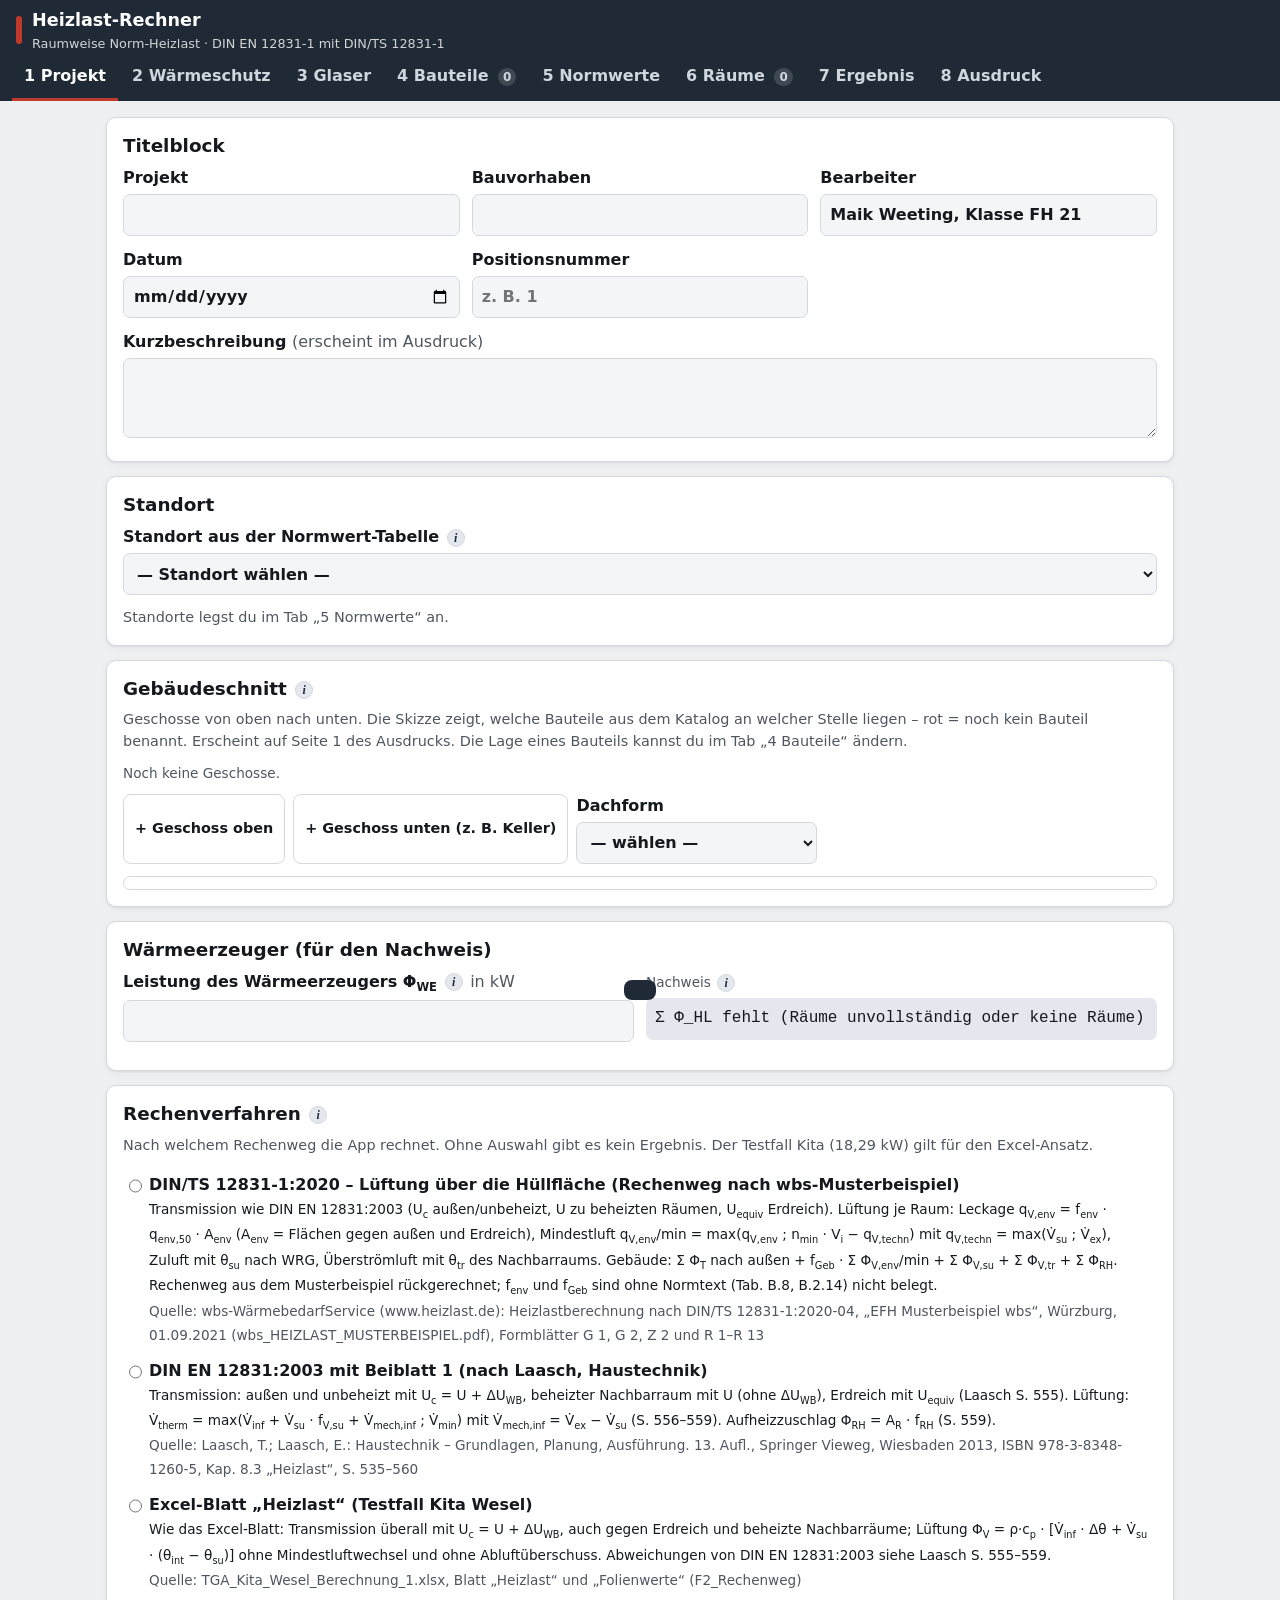
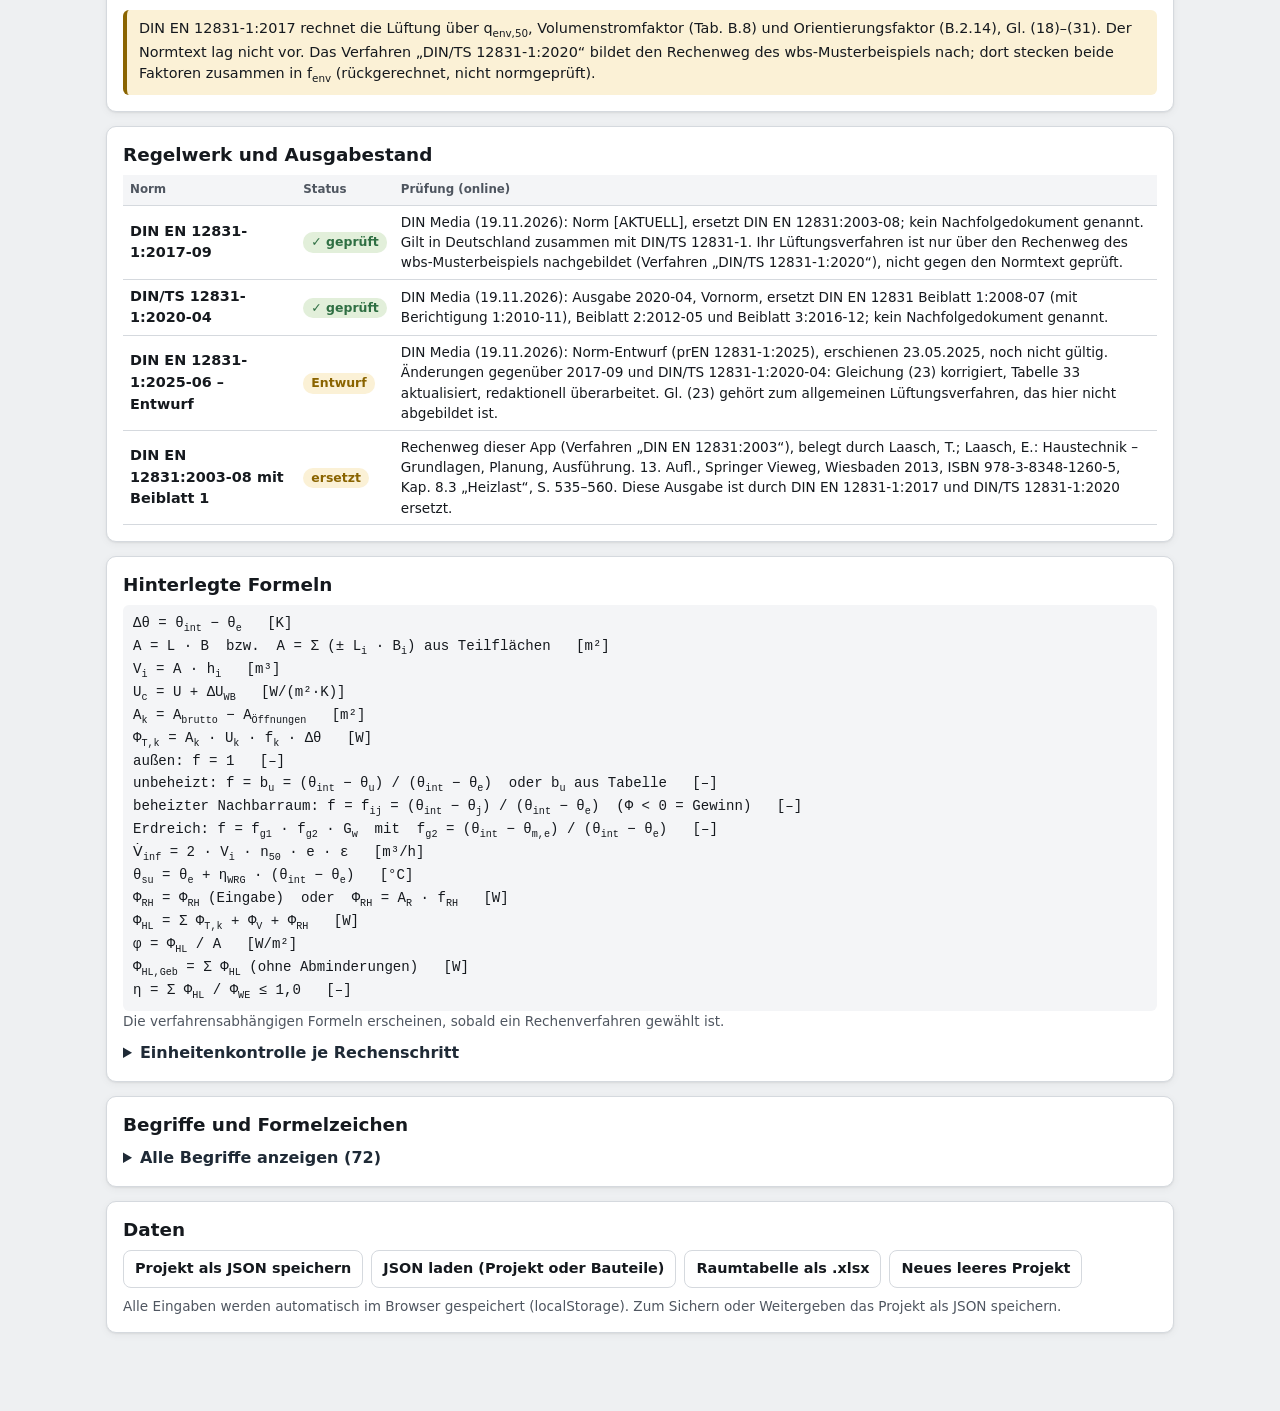
==== commit ad1e0776: "Neuer Tab 3 Glaser: Tauwassernachweis je Bauteil, Sprung zum Glaser-Diagramm; Tabs umnummeriert Co-A" ====
--- a/index.html
+++ b/index.html
@@ -289,16 +289,18 @@
   <nav class="tabs" role="tablist" id="tabs">
     <button role="tab" data-tab="projekt" aria-selected="true">1 Projekt</button>
     <button role="tab" data-tab="waerme" aria-selected="false">2 Wärmeschutz</button>
-    <button role="tab" data-tab="bauteile" aria-selected="false">3 Bauteile <span class="zaehler" id="z-bauteile">0</span></button>
-    <button role="tab" data-tab="normwerte" aria-selected="false">4 Normwerte</button>
-    <button role="tab" data-tab="raum" aria-selected="false">5 Räume <span class="zaehler" id="z-raeume">0</span></button>
-    <button role="tab" data-tab="tabelle" aria-selected="false">6 Ergebnis</button>
-    <button role="tab" data-tab="vorzeige" aria-selected="false">7 Ausdruck</button>
+    <button role="tab" data-tab="glaser" aria-selected="false">3 Glaser</button>
+    <button role="tab" data-tab="bauteile" aria-selected="false">4 Bauteile <span class="zaehler" id="z-bauteile">0</span></button>
+    <button role="tab" data-tab="normwerte" aria-selected="false">5 Normwerte</button>
+    <button role="tab" data-tab="raum" aria-selected="false">6 Räume <span class="zaehler" id="z-raeume">0</span></button>
+    <button role="tab" data-tab="tabelle" aria-selected="false">7 Ergebnis</button>
+    <button role="tab" data-tab="vorzeige" aria-selected="false">8 Ausdruck</button>
   </nav>
 </header>
 <main>
   <section id="tab-projekt"></section>
   <section id="tab-waerme" hidden></section>
+  <section id="tab-glaser" hidden></section>
   <section id="tab-bauteile" hidden></section>
   <section id="tab-normwerte" hidden></section>
   <section id="tab-raum" hidden></section>
@@ -342,7 +344,7 @@
     ***************************************************************************** */var r=function(A,e){return(r=Object.setPrototypeOf||{__proto__:[]}instanceof Array&&function(A,e){A.__proto__=e}||function(A,e){for(var t in e)Object.prototype.hasOwnProperty.call(e,t)&&(A[t]=e[t])})(A,e)};function A(A,e){if("function"!=typeof e&&null!==e)throw new TypeError("Class extends value "+String(e)+" is not a constructor or null");function t(){this.constructor=A}r(A,e),A.prototype=null===e?Object.create(e):(t.prototype=e.prototype,new t)}var h=function(){return(h=Object.assign||function(A){for(var e,t=1,r=arguments.length;t<r;t++)for(var B in e=arguments[t])Object.prototype.hasOwnProperty.call(e,B)&&(A[B]=e[B]);return A}).apply(this,arguments)};function a(A,s,o,i){return new(o=o||Promise)(function(t,e){function r(A){try{n(i.next(A))}catch(A){e(A)}}function B(A){try{n(i.throw(A))}catch(A){e(A)}}function n(A){var e;A.done?t(A.value):((e=A.value)instanceof o?e:new o(function(A){A(e)})).then(r,B)}n((i=i.apply(A,s||[])).next())})}function H(t,r){var B,n,s,o={label:0,sent:function(){if(1&s[0])throw s[1];return s[1]},trys:[],ops:[]},A={next:e(0),throw:e(1),return:e(2)};return"function"==typeof Symbol&&(A[Symbol.iterator]=function(){return this}),A;function e(e){return function(A){return function(e){if(B)throw new TypeError("Generator is already executing.");for(;o;)try{if(B=1,n&&(s=2&e[0]?n.return:e[0]?n.throw||((s=n.return)&&s.call(n),0):n.next)&&!(s=s.call(n,e[1])).done)return s;switch(n=0,(e=s?[2&e[0],s.value]:e)[0]){case 0:case 1:s=e;break;case 4:return o.label++,{value:e[1],done:!1};case 5:o.label++,n=e[1],e=[0];continue;case 7:e=o.ops.pop(),o.trys.pop();continue;default:if(!(s=0<(s=o.trys).length&&s[s.length-1])&&(6===e[0]||2===e[0])){o=0;continue}if(3===e[0]&&(!s||e[1]>s[0]&&e[1]<s[3])){o.label=e[1];break}if(6===e[0]&&o.label<s[1]){o.label=s[1],s=e;break}if(s&&o.label<s[2]){o.label=s[2],o.ops.push(e);break}s[2]&&o.ops.pop(),o.trys.pop();continue}e=r.call(t,o)}catch(A){e=[6,A],n=0}finally{B=s=0}if(5&e[0])throw e[1];return{value:e[0]?e[1]:void 0,done:!0}}([e,A])}}}function t(A,e,t){if(t||2===arguments.length)for(var r,B=0,n=e.length;B<n;B++)!r&&B in e||((r=r||Array.prototype.slice.call(e,0,B))[B]=e[B]);return A.concat(r||e)}var d=(B.prototype.add=function(A,e,t,r){return new B(this.left+A,this.top+e,this.width+t,this.height+r)},B.fromClientRect=function(A,e){return new B(e.left+A.windowBounds.left,e.top+A.windowBounds.top,e.width,e.height)},B.fromDOMRectList=function(A,e){e=Array.from(e).find(function(A){return 0!==A.width});return e?new B(e.left+A.windowBounds.left,e.top+A.windowBounds.top,e.width,e.height):B.EMPTY},B.EMPTY=new B(0,0,0,0),B);function B(A,e,t,r){this.left=A,this.top=e,this.width=t,this.height=r}for(var f=function(A,e){return d.fromClientRect(A,e.getBoundingClientRect())},Q=function(A){for(var e=[],t=0,r=A.length;t<r;){var B,n=A.charCodeAt(t++);55296<=n&&n<=56319&&t<r?56320==(64512&(B=A.charCodeAt(t++)))?e.push(((1023&n)<<10)+(1023&B)+65536):(e.push(n),t--):e.push(n)}return e},g=function(){for(var A=[],e=0;e<arguments.length;e++)A[e]=arguments[e];if(String.fromCodePoint)return String.fromCodePoint.apply(String,A);var t=A.length;if(!t)return"";for(var r=[],B=-1,n="";++B<t;){var s=A[B];s<=65535?r.push(s):(s-=65536,r.push(55296+(s>>10),s%1024+56320)),(B+1===t||16384<r.length)&&(n+=String.fromCharCode.apply(String,r),r.length=0)}return n},e="ABCDEFGHIJKLMNOPQRSTUVWXYZabcdefghijklmnopqrstuvwxyz0123456789+/",n="undefined"==typeof Uint8Array?[]:new Uint8Array(256),s=0;s<e.length;s++)n[e.charCodeAt(s)]=s;for(var o="ABCDEFGHIJKLMNOPQRSTUVWXYZabcdefghijklmnopqrstuvwxyz0123456789+/",c="undefined"==typeof Uint8Array?[]:new Uint8Array(256),i=0;i<o.length;i++)c[o.charCodeAt(i)]=i;function w(A,e,t){return A.slice?A.slice(e,t):new Uint16Array(Array.prototype.slice.call(A,e,t))}var U=(l.prototype.get=function(A){var e;if(0<=A){if(A<55296||56319<A&&A<=65535)return e=this.index[A>>5],this.data[e=(e<<2)+(31&A)];if(A<=65535)return e=this.index[2048+(A-55296>>5)],this.data[e=(e<<2)+(31&A)];if(A<this.highStart)return e=this.index[e=2080+(A>>11)],e=this.index[e+=A>>5&63],this.data[e=(e<<2)+(31&A)];if(A<=1114111)return this.data[this.highValueIndex]}return this.errorValue},l);function l(A,e,t,r,B,n){this.initialValue=A,this.errorValue=e,this.highStart=t,this.highValueIndex=r,this.index=B,this.data=n}for(var C="ABCDEFGHIJKLMNOPQRSTUVWXYZabcdefghijklmnopqrstuvwxyz0123456789+/",u="undefined"==typeof Uint8Array?[]:new Uint8Array(256),F=0;F<C.length;F++)u[C.charCodeAt(F)]=F;function p(A,e,t,r){var B=r[t];if(Array.isArray(A)?-1!==A.indexOf(B):A===B)for(var n=t;n<=r.length;){if((o=r[++n])===e)return 1;if(o!==D)break}if(B===D)for(n=t;0<n;){var s=r[--n];if(Array.isArray(A)?-1!==A.indexOf(s):A===s)for(var o,i=t;i<=r.length;){if((o=r[++i])===e)return 1;if(o!==D)break}if(s!==D)break}}function E(A,e){for(var t=A;0<=t;){var r=e[t];if(r!==D)return r;t--}return 0}function I(t,A){var e=(B=function(A,r){void 0===r&&(r="strict");var B=[],n=[],s=[];return A.forEach(function(A,e){var t=rA.get(A);if(50<t?(s.push(!0),t-=50):s.push(!1),-1!==["normal","auto","loose"].indexOf(r)&&-1!==[8208,8211,12316,12448].indexOf(A))return n.push(e),B.push(16);if(4!==t&&11!==t)return n.push(e),31===t?B.push("strict"===r?O:q):t===AA||29===t?B.push(J):43===t?131072<=A&&A<=196605||196608<=A&&A<=262141?B.push(q):B.push(J):void B.push(t);if(0===e)return n.push(e),B.push(J);t=B[e-1];return-1===iA.indexOf(t)?(n.push(n[e-1]),B.push(t)):(n.push(e),B.push(J))}),[n,B,s]}(t,(A=A||{lineBreak:"normal",wordBreak:"normal"}).lineBreak))[0],r=B[1],B=B[2];return[e,r="break-all"===A.wordBreak||"break-word"===A.wordBreak?r.map(function(A){return-1!==[R,J,AA].indexOf(A)?q:A}):r,"keep-all"===A.wordBreak?B.map(function(A,e){return A&&19968<=t[e]&&t[e]<=40959}):void 0]}var y,K,m,L,b,D=10,v=13,x=15,M=17,S=18,T=19,G=20,O=21,V=22,k=24,R=25,N=26,P=27,X=28,J=30,Y=32,W=33,Z=34,_=35,q=37,j=38,z=39,$=40,AA=42,eA=[9001,65288],tA="×",rA=(m=function(A){var e,t,r,B,n=.75*A.length,s=A.length,o=0;"="===A[A.length-1]&&(n--,"="===A[A.length-2]&&n--);for(var n=new("undefined"!=typeof ArrayBuffer&&"undefined"!=typeof Uint8Array&&void 0!==Uint8Array.prototype.slice?ArrayBuffer:Array)(n),i=Array.isArray(n)?n:new Uint8Array(n),Q=0;Q<s;Q+=4)e=c[A.charCodeAt(Q)],t=c[A.charCodeAt(Q+1)],r=c[A.charCodeAt(Q+2)],B=c[A.charCodeAt(Q+3)],i[o++]=e<<2|t>>4,i[o++]=(15&t)<<4|r>>2,i[o++]=(3&r)<<6|63&B;return n}(y="[base64]/[base64]/[base64]/8DvwO/A78DvwO/A78DvwO/A78DvwO/A78DvwO/A78DvwO/A78DvwO/A78DvwO/A78DvwO/[base64]/CzAAMACHC4sLkwubC58Lpwt1AK4Ltgt1APsDMAAwADAAMAAwADAAMAAwAL4LwwvLC9IL1wvdCzAAMADlC+kL8Qv5C/[base64]/[base64]/[base64]//[base64]"),L=Array.isArray(m)?function(A){for(var e=A.length,t=[],r=0;r<e;r+=4)t.push(A[r+3]<<24|A[r+2]<<16|A[r+1]<<8|A[r]);return t}(m):new Uint32Array(m),b=Array.isArray(m)?function(A){for(var e=A.length,t=[],r=0;r<e;r+=2)t.push(A[r+1]<<8|A[r]);return t}(m):new Uint16Array(m),y=w(b,12,L[4]/2),K=2===L[5]?w(b,(24+L[4])/2):(m=L,b=Math.ceil((24+L[4])/4),m.slice?m.slice(b,K):new Uint32Array(Array.prototype.slice.call(m,b,K))),new U(L[0],L[1],L[2],L[3],y,K)),BA=[J,36],nA=[1,2,3,5],sA=[D,8],oA=[P,N],iA=nA.concat(sA),QA=[j,z,$,Z,_],cA=[x,v],aA=(gA.prototype.slice=function(){return g.apply(void 0,this.codePoints.slice(this.start,this.end))},gA);function gA(A,e,t,r){this.codePoints=A,this.required="!"===e,this.start=t,this.end=r}function wA(A,e){var t=Q(A),r=(e=I(t,e))[0],B=e[1],n=e[2],s=t.length,o=0,i=0;return{next:function(){if(s<=i)return{done:!0,value:null};for(var A=tA;i<s&&(A=function(A,e,t,r,B){if(0===t[r])return tA;var n=r-1;if(Array.isArray(B)&&!0===B[n])return tA;var s=n-1,o=1+n,i=e[n],r=0<=s?e[s]:0,B=e[o];if(2===i&&3===B)return tA;if(-1!==nA.indexOf(i))return"!";if(-1!==nA.indexOf(B))return tA;if(-1!==sA.indexOf(B))return tA;if(8===E(n,e))return"÷";if(11===rA.get(A[n]))return tA;if((i===Y||i===W)&&11===rA.get(A[o]))return tA;if(7===i||7===B)return tA;if(9===i)return tA;if(-1===[D,v,x].indexOf(i)&&9===B)return tA;if(-1!==[M,S,T,k,X].indexOf(B))return tA;if(E(n,e)===V)return tA;if(p(23,V,n,e))return tA;if(p([M,S],O,n,e))return tA;if(p(12,12,n,e))return tA;if(i===D)return"÷";if(23===i||23===B)return tA;if(16===B||16===i)return"÷";if(-1!==[v,x,O].indexOf(B)||14===i)return tA;if(36===r&&-1!==cA.indexOf(i))return tA;if(i===X&&36===B)return tA;if(B===G)return tA;if(-1!==BA.indexOf(B)&&i===R||-1!==BA.indexOf(i)&&B===R)return tA;if(i===P&&-1!==[q,Y,W].indexOf(B)||-1!==[q,Y,W].indexOf(i)&&B===N)return tA;if(-1!==BA.indexOf(i)&&-1!==oA.indexOf(B)||-1!==oA.indexOf(i)&&-1!==BA.indexOf(B))return tA;if(-1!==[P,N].indexOf(i)&&(B===R||-1!==[V,x].indexOf(B)&&e[1+o]===R)||-1!==[V,x].indexOf(i)&&B===R||i===R&&-1!==[R,X,k].indexOf(B))return tA;if(-1!==[R,X,k,M,S].indexOf(B))for(var Q=n;0<=Q;){if((c=e[Q])===R)return tA;if(-1===[X,k].indexOf(c))break;Q--}if(-1!==[P,N].indexOf(B))for(var c,Q=-1!==[M,S].indexOf(i)?s:n;0<=Q;){if((c=e[Q])===R)return tA;if(-1===[X,k].indexOf(c))break;Q--}if(j===i&&-1!==[j,z,Z,_].indexOf(B)||-1!==[z,Z].indexOf(i)&&-1!==[z,$].indexOf(B)||-1!==[$,_].indexOf(i)&&B===$)return tA;if(-1!==QA.indexOf(i)&&-1!==[G,N].indexOf(B)||-1!==QA.indexOf(B)&&i===P)return tA;if(-1!==BA.indexOf(i)&&-1!==BA.indexOf(B))return tA;if(i===k&&-1!==BA.indexOf(B))return tA;if(-1!==BA.concat(R).indexOf(i)&&B===V&&-1===eA.indexOf(A[o])||-1!==BA.concat(R).indexOf(B)&&i===S)return tA;if(41===i&&41===B){for(var a=t[n],g=1;0<a&&41===e[--a];)g++;if(g%2!=0)return tA}return i===Y&&B===W?tA:"÷"}(t,B,r,++i,n))===tA;);if(A===tA&&i!==s)return{done:!0,value:null};var e=new aA(t,A,o,i);return o=i,{value:e,done:!1}}}}function UA(A){return 48<=A&&A<=57}function lA(A){return UA(A)||65<=A&&A<=70||97<=A&&A<=102}function CA(A){return 10===A||9===A||32===A}function uA(A){return 97<=(t=e=A)&&t<=122||65<=(e=e)&&e<=90||128<=A||95===A;var e,t}function FA(A){return uA(A)||UA(A)||45===A}function hA(A,e){return 92===A&&10!==e}function dA(A,e,t){return 45===A?uA(e)||hA(e,t):!!uA(A)||92===A&&10!==e}function fA(A,e,t){return 43===A||45===A?!!UA(e)||46===e&&UA(t):UA(46===A?e:A)}var HA={type:2},pA={type:3},EA={type:4},IA={type:13},yA={type:8},KA={type:21},mA={type:9},LA={type:10},bA={type:11},DA={type:12},vA={type:14},xA={type:23},MA={type:1},SA={type:25},TA={type:24},GA={type:26},OA={type:27},VA={type:28},kA={type:29},RA={type:31},NA={type:32},PA=(XA.prototype.write=function(A){this._value=this._value.concat(Q(A))},XA.prototype.read=function(){for(var A=[],e=this.consumeToken();e!==NA;)A.push(e),e=this.consumeToken();return A},XA.prototype.consumeToken=function(){var A=this.consumeCodePoint();switch(A){case 34:return this.consumeStringToken(34);case 35:var e=this.peekCodePoint(0),t=this.peekCodePoint(1),r=this.peekCodePoint(2);if(FA(e)||hA(t,r)){var B=dA(e,t,r)?2:1;return{type:5,value:this.consumeName(),flags:B}}break;case 36:if(61===this.peekCodePoint(0))return this.consumeCodePoint(),IA;break;case 39:return this.consumeStringToken(39);case 40:return HA;case 41:return pA;case 42:if(61===this.peekCodePoint(0))return this.consumeCodePoint(),vA;break;case 43:if(fA(A,this.peekCodePoint(0),this.peekCodePoint(1)))return this.reconsumeCodePoint(A),this.consumeNumericToken();break;case 44:return EA;case 45:var r=A,B=this.peekCodePoint(0),n=this.peekCodePoint(1);if(fA(r,B,n))return this.reconsumeCodePoint(A),this.consumeNumericToken();if(dA(r,B,n))return this.reconsumeCodePoint(A),this.consumeIdentLikeToken();if(45===B&&62===n)return this.consumeCodePoint(),this.consumeCodePoint(),TA;break;case 46:if(fA(A,this.peekCodePoint(0),this.peekCodePoint(1)))return this.reconsumeCodePoint(A),this.consumeNumericToken();break;case 47:if(42===this.peekCodePoint(0))for(this.consumeCodePoint();;){var s=this.consumeCodePoint();if(42===s&&47===(s=this.consumeCodePoint()))return this.consumeToken();if(-1===s)return this.consumeToken()}break;case 58:return GA;case 59:return OA;case 60:if(33===this.peekCodePoint(0)&&45===this.peekCodePoint(1)&&45===this.peekCodePoint(2))return this.consumeCodePoint(),this.consumeCodePoint(),SA;break;case 64:var n=this.peekCodePoint(0),o=this.peekCodePoint(1),i=this.peekCodePoint(2);if(dA(n,o,i))return{type:7,value:this.consumeName()};break;case 91:return VA;case 92:if(hA(A,this.peekCodePoint(0)))return this.reconsumeCodePoint(A),this.consumeIdentLikeToken();break;case 93:return kA;case 61:if(61===this.peekCodePoint(0))return this.consumeCodePoint(),yA;break;case 123:return bA;case 125:return DA;case 117:case 85:o=this.peekCodePoint(0),i=this.peekCodePoint(1);return 43!==o||!lA(i)&&63!==i||(this.consumeCodePoint(),this.consumeUnicodeRangeToken()),this.reconsumeCodePoint(A),this.consumeIdentLikeToken();case 124:if(61===this.peekCodePoint(0))return this.consumeCodePoint(),mA;if(124===this.peekCodePoint(0))return this.consumeCodePoint(),KA;break;case 126:if(61===this.peekCodePoint(0))return this.consumeCodePoint(),LA;break;case-1:return NA}return CA(A)?(this.consumeWhiteSpace(),RA):UA(A)?(this.reconsumeCodePoint(A),this.consumeNumericToken()):uA(A)?(this.reconsumeCodePoint(A),this.consumeIdentLikeToken()):{type:6,value:g(A)}},XA.prototype.consumeCodePoint=function(){var A=this._value.shift();return void 0===A?-1:A},XA.prototype.reconsumeCodePoint=function(A){this._value.unshift(A)},XA.prototype.peekCodePoint=function(A){return A>=this._value.length?-1:this._value[A]},XA.prototype.consumeUnicodeRangeToken=function(){for(var A=[],e=this.consumeCodePoint();lA(e)&&A.length<6;)A.push(e),e=this.consumeCodePoint();for(var t=!1;63===e&&A.length<6;)A.push(e),e=this.consumeCodePoint(),t=!0;if(t)return{type:30,start:parseInt(g.apply(void 0,A.map(function(A){return 63===A?48:A})),16),end:parseInt(g.apply(void 0,A.map(function(A){return 63===A?70:A})),16)};var r=parseInt(g.apply(void 0,A),16);if(45===this.peekCodePoint(0)&&lA(this.peekCodePoint(1))){this.consumeCodePoint();for(var e=this.consumeCodePoint(),B=[];lA(e)&&B.length<6;)B.push(e),e=this.consumeCodePoint();return{type:30,start:r,end:parseInt(g.apply(void 0,B),16)}}return{type:30,start:r,end:r}},XA.prototype.consumeIdentLikeToken=function(){var A=this.consumeName();return"url"===A.toLowerCase()&&40===this.peekCodePoint(0)?(this.consumeCodePoint(),this.consumeUrlToken()):40===this.peekCodePoint(0)?(this.consumeCodePoint(),{type:19,value:A}):{type:20,value:A}},XA.prototype.consumeUrlToken=function(){var A=[];if(this.consumeWhiteSpace(),-1===this.peekCodePoint(0))return{type:22,value:""};var e,t=this.peekCodePoint(0);if(39===t||34===t){t=this.consumeStringToken(this.consumeCodePoint());return 0===t.type&&(this.consumeWhiteSpace(),-1===this.peekCodePoint(0)||41===this.peekCodePoint(0))?(this.consumeCodePoint(),{type:22,value:t.value}):(this.consumeBadUrlRemnants(),xA)}for(;;){var r=this.consumeCodePoint();if(-1===r||41===r)return{type:22,value:g.apply(void 0,A)};if(CA(r))return this.consumeWhiteSpace(),-1===this.peekCodePoint(0)||41===this.peekCodePoint(0)?(this.consumeCodePoint(),{type:22,value:g.apply(void 0,A)}):(this.consumeBadUrlRemnants(),xA);if(34===r||39===r||40===r||(0<=(e=r)&&e<=8||11===e||14<=e&&e<=31||127===e))return this.consumeBadUrlRemnants(),xA;if(92===r){if(!hA(r,this.peekCodePoint(0)))return this.consumeBadUrlRemnants(),xA;A.push(this.consumeEscapedCodePoint())}else A.push(r)}},XA.prototype.consumeWhiteSpace=function(){for(;CA(this.peekCodePoint(0));)this.consumeCodePoint()},XA.prototype.consumeBadUrlRemnants=function(){for(;;){var A=this.consumeCodePoint();if(41===A||-1===A)return;hA(A,this.peekCodePoint(0))&&this.consumeEscapedCodePoint()}},XA.prototype.consumeStringSlice=function(A){for(var e="";0<A;){var t=Math.min(5e4,A);e+=g.apply(void 0,this._value.splice(0,t)),A-=t}return this._value.shift(),e},XA.prototype.consumeStringToken=function(A){for(var e="",t=0;;){var r,B=this._value[t];if(-1===B||void 0===B||B===A)return{type:0,value:e+=this.consumeStringSlice(t)};if(10===B)return this._value.splice(0,t),MA;92!==B||-1!==(r=this._value[t+1])&&void 0!==r&&(10===r?(e+=this.consumeStringSlice(t),t=-1,this._value.shift()):hA(B,r)&&(e+=this.consumeStringSlice(t),e+=g(this.consumeEscapedCodePoint()),t=-1)),t++}},XA.prototype.consumeNumber=function(){var A=[],e=4;for(43!==(t=this.peekCodePoint(0))&&45!==t||A.push(this.consumeCodePoint());UA(this.peekCodePoint(0));)A.push(this.consumeCodePoint());var t=this.peekCodePoint(0),r=this.peekCodePoint(1);if(46===t&&UA(r))for(A.push(this.consumeCodePoint(),this.consumeCodePoint()),e=8;UA(this.peekCodePoint(0));)A.push(this.consumeCodePoint());t=this.peekCodePoint(0);var r=this.peekCodePoint(1),B=this.peekCodePoint(2);if((69===t||101===t)&&((43===r||45===r)&&UA(B)||UA(r)))for(A.push(this.consumeCodePoint(),this.consumeCodePoint()),e=8;UA(this.peekCodePoint(0));)A.push(this.consumeCodePoint());return[function(A){var e=0,t=1;43!==A[e]&&45!==A[e]||(45===A[e]&&(t=-1),e++);for(var r=[];UA(A[e]);)r.push(A[e++]);var B=r.length?parseInt(g.apply(void 0,r),10):0;46===A[e]&&e++;for(var n=[];UA(A[e]);)n.push(A[e++]);var s=n.length,o=s?parseInt(g.apply(void 0,n),10):0;69!==A[e]&&101!==A[e]||e++;var i=1;43!==A[e]&&45!==A[e]||(45===A[e]&&(i=-1),e++);for(var Q=[];UA(A[e]);)Q.push(A[e++]);var c=Q.length?parseInt(g.apply(void 0,Q),10):0;return t*(B+o*Math.pow(10,-s))*Math.pow(10,i*c)}(A),e]},XA.prototype.consumeNumericToken=function(){var A=this.consumeNumber(),e=A[0],t=A[1],r=this.peekCodePoint(0),B=this.peekCodePoint(1),A=this.peekCodePoint(2);return dA(r,B,A)?{type:15,number:e,flags:t,unit:this.consumeName()}:37===r?(this.consumeCodePoint(),{type:16,number:e,flags:t}):{type:17,number:e,flags:t}},XA.prototype.consumeEscapedCodePoint=function(){var A,e=this.consumeCodePoint();if(lA(e)){for(var t=g(e);lA(this.peekCodePoint(0))&&t.length<6;)t+=g(this.consumeCodePoint());CA(this.peekCodePoint(0))&&this.consumeCodePoint();var r=parseInt(t,16);return 0===r||55296<=(A=r)&&A<=57343||1114111<r?65533:r}return-1===e?65533:e},XA.prototype.consumeName=function(){for(var A="";;){var e=this.consumeCodePoint();if(FA(e))A+=g(e);else{if(!hA(e,this.peekCodePoint(0)))return this.reconsumeCodePoint(e),A;A+=g(this.consumeEscapedCodePoint())}}},XA);function XA(){this._value=[]}var JA=(YA.create=function(A){var e=new PA;return e.write(A),new YA(e.read())},YA.parseValue=function(A){return YA.create(A).parseComponentValue()},YA.parseValues=function(A){return YA.create(A).parseComponentValues()},YA.prototype.parseComponentValue=function(){for(var A=this.consumeToken();31===A.type;)A=this.consumeToken();if(32===A.type)throw new SyntaxError("Error parsing CSS component value, unexpected EOF");this.reconsumeToken(A);for(var e=this.consumeComponentValue();31===(A=this.consumeToken()).type;);if(32===A.type)return e;throw new SyntaxError("Error parsing CSS component value, multiple values found when expecting only one")},YA.prototype.parseComponentValues=function(){for(var A=[];;){var e=this.consumeComponentValue();if(32===e.type)return A;A.push(e),A.push()}},YA.prototype.consumeComponentValue=function(){var A=this.consumeToken();switch(A.type){case 11:case 28:case 2:return this.consumeSimpleBlock(A.type);case 19:return this.consumeFunction(A)}return A},YA.prototype.consumeSimpleBlock=function(A){for(var e={type:A,values:[]},t=this.consumeToken();;){if(32===t.type||ce(t,A))return e;this.reconsumeToken(t),e.values.push(this.consumeComponentValue()),t=this.consumeToken()}},YA.prototype.consumeFunction=function(A){for(var e={name:A.value,values:[],type:18};;){var t=this.consumeToken();if(32===t.type||3===t.type)return e;this.reconsumeToken(t),e.values.push(this.consumeComponentValue())}},YA.prototype.consumeToken=function(){var A=this._tokens.shift();return void 0===A?NA:A},YA.prototype.reconsumeToken=function(A){this._tokens.unshift(A)},YA);function YA(A){this._tokens=A}function WA(A){return 15===A.type}function ZA(A){return 17===A.type}function _A(A){return 20===A.type}function qA(A){return 0===A.type}function jA(A,e){return _A(A)&&A.value===e}function zA(A){return 31!==A.type}function $A(A){return 31!==A.type&&4!==A.type}function Ae(A){var e=[],t=[];return A.forEach(function(A){if(4===A.type){if(0===t.length)throw new Error("Error parsing function args, zero tokens for arg");return e.push(t),void(t=[])}31!==A.type&&t.push(A)}),t.length&&e.push(t),e}function ee(A){return 17===A.type||15===A.type}function te(A){return 16===A.type||ee(A)}function re(A){return 1<A.length?[A[0],A[1]]:[A[0]]}function Be(A,e,t){var r=A[0],A=A[1];return[Ue(r,e),Ue(void 0!==A?A:r,t)]}function ne(A){return 15===A.type&&("deg"===A.unit||"grad"===A.unit||"rad"===A.unit||"turn"===A.unit)}function se(A){switch(A.filter(_A).map(function(A){return A.value}).join(" ")){case"to bottom right":case"to right bottom":case"left top":case"top left":return[ae,ae];case"to top":case"bottom":return Ce(0);case"to bottom left":case"to left bottom":case"right top":case"top right":return[ae,we];case"to right":case"left":return Ce(90);case"to top left":case"to left top":case"right bottom":case"bottom right":return[we,we];case"to bottom":case"top":return Ce(180);case"to top right":case"to right top":case"left bottom":case"bottom left":return[we,ae];case"to left":case"right":return Ce(270)}return 0}function oe(A){return 0==(255&A)}function ie(A){var e=255&A,t=255&A>>8,r=255&A>>16,A=255&A>>24;return e<255?"rgba("+A+","+r+","+t+","+e/255+")":"rgb("+A+","+r+","+t+")"}function Qe(A,e){if(17===A.type)return A.number;if(16!==A.type)return 0;var t=3===e?1:255;return 3===e?A.number/100*t:Math.round(A.number/100*t)}var ce=function(A,e){return 11===e&&12===A.type||(28===e&&29===A.type||2===e&&3===A.type)},ae={type:17,number:0,flags:4},ge={type:16,number:50,flags:4},we={type:16,number:100,flags:4},Ue=function(A,e){if(16===A.type)return A.number/100*e;if(WA(A))switch(A.unit){case"rem":case"em":return 16*A.number;default:return A.number}return A.number},le=function(A,e){if(15===e.type)switch(e.unit){case"deg":return Math.PI*e.number/180;case"grad":return Math.PI/200*e.number;case"rad":return e.number;case"turn":return 2*Math.PI*e.number}throw new Error("Unsupported angle type")},Ce=function(A){return Math.PI*A/180},ue=function(A,e){if(18===e.type){var t=me[e.name];if(void 0===t)throw new Error('Attempting to parse an unsupported color function "'+e.name+'"');return t(A,e.values)}if(5===e.type){if(3===e.value.length){var r=e.value.substring(0,1),B=e.value.substring(1,2),n=e.value.substring(2,3);return Fe(parseInt(r+r,16),parseInt(B+B,16),parseInt(n+n,16),1)}if(4===e.value.length){var r=e.value.substring(0,1),B=e.value.substring(1,2),n=e.value.substring(2,3),s=e.value.substring(3,4);return Fe(parseInt(r+r,16),parseInt(B+B,16),parseInt(n+n,16),parseInt(s+s,16)/255)}if(6===e.value.length){r=e.value.substring(0,2),B=e.value.substring(2,4),n=e.value.substring(4,6);return Fe(parseInt(r,16),parseInt(B,16),parseInt(n,16),1)}if(8===e.value.length){r=e.value.substring(0,2),B=e.value.substring(2,4),n=e.value.substring(4,6),s=e.value.substring(6,8);return Fe(parseInt(r,16),parseInt(B,16),parseInt(n,16),parseInt(s,16)/255)}}if(20===e.type){e=Le[e.value.toUpperCase()];if(void 0!==e)return e}return Le.TRANSPARENT},Fe=function(A,e,t,r){return(A<<24|e<<16|t<<8|Math.round(255*r)<<0)>>>0},he=function(A,e){e=e.filter($A);if(3===e.length){var t=e.map(Qe),r=t[0],B=t[1],t=t[2];return Fe(r,B,t,1)}if(4!==e.length)return 0;e=e.map(Qe),r=e[0],B=e[1],t=e[2],e=e[3];return Fe(r,B,t,e)};function de(A,e,t){return t<0&&(t+=1),1<=t&&--t,t<1/6?(e-A)*t*6+A:t<.5?e:t<2/3?6*(e-A)*(2/3-t)+A:A}function fe(A,e){return ue(A,JA.create(e).parseComponentValue())}function He(A,e){return A=ue(A,e[0]),(e=e[1])&&te(e)?{color:A,stop:e}:{color:A,stop:null}}function pe(A,t){var e=A[0],r=A[A.length-1];null===e.stop&&(e.stop=ae),null===r.stop&&(r.stop=we);for(var B=[],n=0,s=0;s<A.length;s++){var o=A[s].stop;null!==o?(n<(o=Ue(o,t))?B.push(o):B.push(n),n=o):B.push(null)}for(var i=null,s=0;s<B.length;s++){var Q=B[s];if(null===Q)null===i&&(i=s);else if(null!==i){for(var c=s-i,a=(Q-B[i-1])/(1+c),g=1;g<=c;g++)B[i+g-1]=a*g;i=null}}return A.map(function(A,e){return{color:A.color,stop:Math.max(Math.min(1,B[e]/t),0)}})}function Ee(A,e,t){var r="number"==typeof A?A:(s=e/2,r=(n=t)/2,s=Ue((B=A)[0],e)-s,n=r-Ue(B[1],n),(Math.atan2(n,s)+2*Math.PI)%(2*Math.PI)),B=Math.abs(e*Math.sin(r))+Math.abs(t*Math.cos(r)),n=e/2,s=t/2,e=B/2,t=Math.sin(r-Math.PI/2)*e,e=Math.cos(r-Math.PI/2)*e;return[B,n-e,n+e,s-t,s+t]}function Ie(A,e){return Math.sqrt(A*A+e*e)}function ye(A,e,B,n,s){return[[0,0],[0,e],[A,0],[A,e]].reduce(function(A,e){var t=e[0],r=e[1],r=Ie(B-t,n-r);return(s?r<A.optimumDistance:r>A.optimumDistance)?{optimumCorner:e,optimumDistance:r}:A},{optimumDistance:s?1/0:-1/0,optimumCorner:null}).optimumCorner}var Ke=function(A,e){var t=e.filter($A),r=t[0],B=t[1],n=t[2],e=t[3],t=(17===r.type?Ce(r.number):le(A,r))/(2*Math.PI),A=te(B)?B.number/100:0,r=te(n)?n.number/100:0,B=void 0!==e&&te(e)?Ue(e,1):1;if(0==A)return Fe(255*r,255*r,255*r,1);n=r<=.5?r*(1+A):r+A-r*A,e=2*r-n,A=de(e,n,t+1/3),r=de(e,n,t),t=de(e,n,t-1/3);return Fe(255*A,255*r,255*t,B)},me={hsl:Ke,hsla:Ke,rgb:he,rgba:he},Le={ALICEBLUE:4042850303,ANTIQUEWHITE:4209760255,AQUA:16777215,AQUAMARINE:2147472639,AZURE:4043309055,BEIGE:4126530815,BISQUE:4293182719,BLACK:255,BLANCHEDALMOND:4293643775,BLUE:65535,BLUEVIOLET:2318131967,BROWN:2771004159,BURLYWOOD:3736635391,CADETBLUE:1604231423,CHARTREUSE:2147418367,CHOCOLATE:3530104575,CORAL:4286533887,CORNFLOWERBLUE:1687547391,CORNSILK:4294499583,CRIMSON:3692313855,CYAN:16777215,DARKBLUE:35839,DARKCYAN:9145343,DARKGOLDENROD:3095837695,DARKGRAY:2846468607,DARKGREEN:6553855,DARKGREY:2846468607,DARKKHAKI:3182914559,DARKMAGENTA:2332068863,DARKOLIVEGREEN:1433087999,DARKORANGE:4287365375,DARKORCHID:2570243327,DARKRED:2332033279,DARKSALMON:3918953215,DARKSEAGREEN:2411499519,DARKSLATEBLUE:1211993087,DARKSLATEGRAY:793726975,DARKSLATEGREY:793726975,DARKTURQUOISE:13554175,DARKVIOLET:2483082239,DEEPPINK:4279538687,DEEPSKYBLUE:12582911,DIMGRAY:1768516095,DIMGREY:1768516095,DODGERBLUE:512819199,FIREBRICK:2988581631,FLORALWHITE:4294635775,FORESTGREEN:579543807,FUCHSIA:4278255615,GAINSBORO:3705462015,GHOSTWHITE:4177068031,GOLD:4292280575,GOLDENROD:3668254975,GRAY:2155905279,GREEN:8388863,GREENYELLOW:2919182335,GREY:2155905279,HONEYDEW:4043305215,HOTPINK:4285117695,INDIANRED:3445382399,INDIGO:1258324735,IVORY:4294963455,KHAKI:4041641215,LAVENDER:3873897215,LAVENDERBLUSH:4293981695,LAWNGREEN:2096890111,LEMONCHIFFON:4294626815,LIGHTBLUE:2916673279,LIGHTCORAL:4034953471,LIGHTCYAN:3774873599,LIGHTGOLDENRODYELLOW:4210742015,LIGHTGRAY:3553874943,LIGHTGREEN:2431553791,LIGHTGREY:3553874943,LIGHTPINK:4290167295,LIGHTSALMON:4288707327,LIGHTSEAGREEN:548580095,LIGHTSKYBLUE:2278488831,LIGHTSLATEGRAY:2005441023,LIGHTSLATEGREY:2005441023,LIGHTSTEELBLUE:2965692159,LIGHTYELLOW:4294959359,LIME:16711935,LIMEGREEN:852308735,LINEN:4210091775,MAGENTA:4278255615,MAROON:2147483903,MEDIUMAQUAMARINE:1724754687,MEDIUMBLUE:52735,MEDIUMORCHID:3126187007,MEDIUMPURPLE:2473647103,MEDIUMSEAGREEN:1018393087,MEDIUMSLATEBLUE:2070474495,MEDIUMSPRINGGREEN:16423679,MEDIUMTURQUOISE:1221709055,MEDIUMVIOLETRED:3340076543,MIDNIGHTBLUE:421097727,MINTCREAM:4127193855,MISTYROSE:4293190143,MOCCASIN:4293178879,NAVAJOWHITE:4292783615,NAVY:33023,OLDLACE:4260751103,OLIVE:2155872511,OLIVEDRAB:1804477439,ORANGE:4289003775,ORANGERED:4282712319,ORCHID:3664828159,PALEGOLDENROD:4008225535,PALEGREEN:2566625535,PALETURQUOISE:2951671551,PALEVIOLETRED:3681588223,PAPAYAWHIP:4293907967,PEACHPUFF:4292524543,PERU:3448061951,PINK:4290825215,PLUM:3718307327,POWDERBLUE:2967529215,PURPLE:2147516671,REBECCAPURPLE:1714657791,RED:4278190335,ROSYBROWN:3163525119,ROYALBLUE:1097458175,SADDLEBROWN:2336560127,SALMON:4202722047,SANDYBROWN:4104413439,SEAGREEN:780883967,SEASHELL:4294307583,SIENNA:2689740287,SILVER:3233857791,SKYBLUE:2278484991,SLATEBLUE:1784335871,SLATEGRAY:1887473919,SLATEGREY:1887473919,SNOW:4294638335,SPRINGGREEN:16744447,STEELBLUE:1182971135,TAN:3535047935,TEAL:8421631,THISTLE:3636451583,TOMATO:4284696575,TRANSPARENT:0,TURQUOISE:1088475391,VIOLET:4001558271,WHEAT:4125012991,WHITE:4294967295,WHITESMOKE:4126537215,YELLOW:4294902015,YELLOWGREEN:2597139199},be={name:"background-clip",initialValue:"border-box",prefix:!1,type:1,parse:function(A,e){return e.map(function(A){if(_A(A))switch(A.value){case"padding-box":return 1;case"content-box":return 2}return 0})}},De={name:"background-color",initialValue:"transparent",prefix:!1,type:3,format:"color"},Ke=function(t,A){var r=Ce(180),B=[];return Ae(A).forEach(function(A,e){if(0===e){e=A[0];if(20===e.type&&-1!==["top","left","right","bottom"].indexOf(e.value))return void(r=se(A));if(ne(e))return void(r=(le(t,e)+Ce(270))%Ce(360))}A=He(t,A);B.push(A)}),{angle:r,stops:B,type:1}},ve="closest-side",xe="farthest-side",Me="closest-corner",Se="farthest-corner",Te="ellipse",Ge="contain",he=function(r,A){var B=0,n=3,s=[],o=[];return Ae(A).forEach(function(A,e){var t=!0;0===e?t=A.reduce(function(A,e){if(_A(e))switch(e.value){case"center":return o.push(ge),!1;case"top":case"left":return o.push(ae),!1;case"right":case"bottom":return o.push(we),!1}else if(te(e)||ee(e))return o.push(e),!1;return A},t):1===e&&(t=A.reduce(function(A,e){if(_A(e))switch(e.value){case"circle":return B=0,!1;case Te:return!(B=1);case Ge:case ve:return n=0,!1;case xe:return!(n=1);case Me:return!(n=2);case"cover":case Se:return!(n=3)}else if(ee(e)||te(e))return(n=!Array.isArray(n)?[]:n).push(e),!1;return A},t)),t&&(A=He(r,A),s.push(A))}),{size:n,shape:B,stops:s,position:o,type:2}},Oe=function(A,e){if(22===e.type){var t={url:e.value,type:0};return A.cache.addImage(e.value),t}if(18!==e.type)throw new Error("Unsupported image type "+e.type);t=ke[e.name];if(void 0===t)throw new Error('Attempting to parse an unsupported image function "'+e.name+'"');return t(A,e.values)};var Ve,ke={"linear-gradient":function(t,A){var r=Ce(180),B=[];return Ae(A).forEach(function(A,e){if(0===e){e=A[0];if(20===e.type&&"to"===e.value)return void(r=se(A));if(ne(e))return void(r=le(t,e))}A=He(t,A);B.push(A)}),{angle:r,stops:B,type:1}},"-moz-linear-gradient":Ke,"-ms-linear-gradient":Ke,"-o-linear-gradient":Ke,"-webkit-linear-gradient":Ke,"radial-gradient":function(B,A){var n=0,s=3,o=[],i=[];return Ae(A).forEach(function(A,e){var t,r=!0;0===e&&(t=!1,r=A.reduce(function(A,e){if(t)if(_A(e))switch(e.value){case"center":return i.push(ge),A;case"top":case"left":return i.push(ae),A;case"right":case"bottom":return i.push(we),A}else(te(e)||ee(e))&&i.push(e);else if(_A(e))switch(e.value){case"circle":return n=0,!1;case Te:return!(n=1);case"at":return!(t=!0);case ve:return s=0,!1;case"cover":case xe:return!(s=1);case Ge:case Me:return!(s=2);case Se:return!(s=3)}else if(ee(e)||te(e))return(s=!Array.isArray(s)?[]:s).push(e),!1;return A},r)),r&&(A=He(B,A),o.push(A))}),{size:s,shape:n,stops:o,position:i,type:2}},"-moz-radial-gradient":he,"-ms-radial-gradient":he,"-o-radial-gradient":he,"-webkit-radial-gradient":he,"-webkit-gradient":function(r,A){var e=Ce(180),B=[],n=1;return Ae(A).forEach(function(A,e){var t,A=A[0];if(0===e){if(_A(A)&&"linear"===A.value)return void(n=1);if(_A(A)&&"radial"===A.value)return void(n=2)}18===A.type&&("from"===A.name?(t=ue(r,A.values[0]),B.push({stop:ae,color:t})):"to"===A.name?(t=ue(r,A.values[0]),B.push({stop:we,color:t})):"color-stop"!==A.name||2===(A=A.values.filter($A)).length&&(t=ue(r,A[1]),A=A[0],ZA(A)&&B.push({stop:{type:16,number:100*A.number,flags:A.flags},color:t})))}),1===n?{angle:(e+Ce(180))%Ce(360),stops:B,type:n}:{size:3,shape:0,stops:B,position:[],type:n}}},Re={name:"background-image",initialValue:"none",type:1,prefix:!1,parse:function(e,A){if(0===A.length)return[];var t=A[0];return 20===t.type&&"none"===t.value?[]:A.filter(function(A){return $A(A)&&!(20===(A=A).type&&"none"===A.value||18===A.type&&!ke[A.name])}).map(function(A){return Oe(e,A)})}},Ne={name:"background-origin",initialValue:"border-box",prefix:!1,type:1,parse:function(A,e){return e.map(function(A){if(_A(A))switch(A.value){case"padding-box":return 1;case"content-box":return 2}return 0})}},Pe={name:"background-position",initialValue:"0% 0%",type:1,prefix:!1,parse:function(A,e){return Ae(e).map(function(A){return A.filter(te)}).map(re)}},Xe={name:"background-repeat",initialValue:"repeat",prefix:!1,type:1,parse:function(A,e){return Ae(e).map(function(A){return A.filter(_A).map(function(A){return A.value}).join(" ")}).map(Je)}},Je=function(A){switch(A){case"no-repeat":return 1;case"repeat-x":case"repeat no-repeat":return 2;case"repeat-y":case"no-repeat repeat":return 3;default:return 0}};(he=Ve=Ve||{}).AUTO="auto",he.CONTAIN="contain";function Ye(A,e){return _A(A)&&"normal"===A.value?1.2*e:17===A.type?e*A.number:te(A)?Ue(A,e):e}var We,Ze,_e={name:"background-size",initialValue:"0",prefix:!(he.COVER="cover"),type:1,parse:function(A,e){return Ae(e).map(function(A){return A.filter(qe)})}},qe=function(A){return _A(A)||te(A)},he=function(A){return{name:"border-"+A+"-color",initialValue:"transparent",prefix:!1,type:3,format:"color"}},je=he("top"),ze=he("right"),$e=he("bottom"),At=he("left"),he=function(A){return{name:"border-radius-"+A,initialValue:"0 0",prefix:!1,type:1,parse:function(A,e){return re(e.filter(te))}}},et=he("top-left"),tt=he("top-right"),rt=he("bottom-right"),Bt=he("bottom-left"),he=function(A){return{name:"border-"+A+"-style",initialValue:"solid",prefix:!1,type:2,parse:function(A,e){switch(e){case"none":return 0;case"dashed":return 2;case"dotted":return 3;case"double":return 4}return 1}}},nt=he("top"),st=he("right"),ot=he("bottom"),it=he("left"),he=function(A){return{name:"border-"+A+"-width",initialValue:"0",type:0,prefix:!1,parse:function(A,e){return WA(e)?e.number:0}}},Qt=he("top"),ct=he("right"),at=he("bottom"),gt=he("left"),wt={name:"color",initialValue:"transparent",prefix:!1,type:3,format:"color"},Ut={name:"direction",initialValue:"ltr",prefix:!1,type:2,parse:function(A,e){return"rtl"!==e?0:1}},lt={name:"display",initialValue:"inline-block",prefix:!1,type:1,parse:function(A,e){return e.filter(_A).reduce(function(A,e){return A|Ct(e.value)},0)}},Ct=function(A){switch(A){case"block":case"-webkit-box":return 2;case"inline":return 4;case"run-in":return 8;case"flow":return 16;case"flow-root":return 32;case"table":return 64;case"flex":case"-webkit-flex":return 128;case"grid":case"-ms-grid":return 256;case"ruby":return 512;case"subgrid":return 1024;case"list-item":return 2048;case"table-row-group":return 4096;case"table-header-group":return 8192;case"table-footer-group":return 16384;case"table-row":return 32768;case"table-cell":return 65536;case"table-column-group":return 131072;case"table-column":return 262144;case"table-caption":return 524288;case"ruby-base":return 1048576;case"ruby-text":return 2097152;case"ruby-base-container":return 4194304;case"ruby-text-container":return 8388608;case"contents":return 16777216;case"inline-block":return 33554432;case"inline-list-item":return 67108864;case"inline-table":return 134217728;case"inline-flex":return 268435456;case"inline-grid":return 536870912}return 0},ut={name:"float",initialValue:"none",prefix:!1,type:2,parse:function(A,e){switch(e){case"left":return 1;case"right":return 2;case"inline-start":return 3;case"inline-end":return 4}return 0}},Ft={name:"letter-spacing",initialValue:"0",prefix:!1,type:0,parse:function(A,e){return!(20===e.type&&"normal"===e.value||17!==e.type&&15!==e.type)?e.number:0}},ht={name:"line-break",initialValue:(he=We=We||{}).NORMAL="normal",prefix:!(he.STRICT="strict"),type:2,parse:function(A,e){return"strict"!==e?We.NORMAL:We.STRICT}},dt={name:"line-height",initialValue:"normal",prefix:!1,type:4},ft={name:"list-style-image",initialValue:"none",type:0,prefix:!1,parse:function(A,e){return 20===e.type&&"none"===e.value?null:Oe(A,e)}},Ht={name:"list-style-position",initialValue:"outside",prefix:!1,type:2,parse:function(A,e){return"inside"!==e?1:0}},pt={name:"list-style-type",initialValue:"none",prefix:!1,type:2,parse:function(A,e){switch(e){case"disc":return 0;case"circle":return 1;case"square":return 2;case"decimal":return 3;case"cjk-decimal":return 4;case"decimal-leading-zero":return 5;case"lower-roman":return 6;case"upper-roman":return 7;case"lower-greek":return 8;case"lower-alpha":return 9;case"upper-alpha":return 10;case"arabic-indic":return 11;case"armenian":return 12;case"bengali":return 13;case"cambodian":return 14;case"cjk-earthly-branch":return 15;case"cjk-heavenly-stem":return 16;case"cjk-ideographic":return 17;case"devanagari":return 18;case"ethiopic-numeric":return 19;case"georgian":return 20;case"gujarati":return 21;case"gurmukhi":case"hebrew":return 22;case"hiragana":return 23;case"hiragana-iroha":return 24;case"japanese-formal":return 25;case"japanese-informal":return 26;case"kannada":return 27;case"katakana":return 28;case"katakana-iroha":return 29;case"khmer":return 30;case"korean-hangul-formal":return 31;case"korean-hanja-formal":return 32;case"korean-hanja-informal":return 33;case"lao":return 34;case"lower-armenian":return 35;case"malayalam":return 36;case"mongolian":return 37;case"myanmar":return 38;case"oriya":return 39;case"persian":return 40;case"simp-chinese-formal":return 41;case"simp-chinese-informal":return 42;case"tamil":return 43;case"telugu":return 44;case"thai":return 45;case"tibetan":return 46;case"trad-chinese-formal":return 47;case"trad-chinese-informal":return 48;case"upper-armenian":return 49;case"disclosure-open":return 50;case"disclosure-closed":return 51;default:return-1}}},he=function(A){return{name:"margin-"+A,initialValue:"0",prefix:!1,type:4}},Et=he("top"),It=he("right"),yt=he("bottom"),Kt=he("left"),mt={name:"overflow",initialValue:"visible",prefix:!1,type:1,parse:function(A,e){return e.filter(_A).map(function(A){switch(A.value){case"hidden":return 1;case"scroll":return 2;case"clip":return 3;case"auto":return 4;default:return 0}})}},Lt={name:"overflow-wrap",initialValue:"normal",prefix:!1,type:2,parse:function(A,e){return"break-word"!==e?"normal":"break-word"}},he=function(A){return{name:"padding-"+A,initialValue:"0",prefix:!1,type:3,format:"length-percentage"}},bt=he("top"),Dt=he("right"),vt=he("bottom"),xt=he("left"),Mt={name:"text-align",initialValue:"left",prefix:!1,type:2,parse:function(A,e){switch(e){case"right":return 2;case"center":case"justify":return 1;default:return 0}}},St={name:"position",initialValue:"static",prefix:!1,type:2,parse:function(A,e){switch(e){case"relative":return 1;case"absolute":return 2;case"fixed":return 3;case"sticky":return 4}return 0}},Tt={name:"text-shadow",initialValue:"none",type:1,prefix:!1,parse:function(n,A){return 1===A.length&&jA(A[0],"none")?[]:Ae(A).map(function(A){for(var e={color:Le.TRANSPARENT,offsetX:ae,offsetY:ae,blur:ae},t=0,r=0;r<A.length;r++){var B=A[r];ee(B)?(0===t?e.offsetX=B:1===t?e.offsetY=B:e.blur=B,t++):e.color=ue(n,B)}return e})}},Gt={name:"text-transform",initialValue:"none",prefix:!1,type:2,parse:function(A,e){switch(e){case"uppercase":return 2;case"lowercase":return 1;case"capitalize":return 3}return 0}},Ot={name:"transform",initialValue:"none",prefix:!0,type:0,parse:function(A,e){if(20===e.type&&"none"===e.value)return null;if(18!==e.type)return null;var t=Vt[e.name];if(void 0===t)throw new Error('Attempting to parse an unsupported transform function "'+e.name+'"');return t(e.values)}},Vt={matrix:function(A){A=A.filter(function(A){return 17===A.type}).map(function(A){return A.number});return 6===A.length?A:null},matrix3d:function(A){var e=A.filter(function(A){return 17===A.type}).map(function(A){return A.number}),t=e[0],r=e[1];e[2],e[3];var B=e[4],n=e[5];e[6],e[7],e[8],e[9],e[10],e[11];var s=e[12],A=e[13];return e[14],e[15],16===e.length?[t,r,B,n,s,A]:null}},he={type:16,number:50,flags:4},kt=[he,he],Rt={name:"transform-origin",initialValue:"50% 50%",prefix:!0,type:1,parse:function(A,e){e=e.filter(te);return 2!==e.length?kt:[e[0],e[1]]}},Nt={name:"visible",initialValue:"none",prefix:!1,type:2,parse:function(A,e){switch(e){case"hidden":return 1;case"collapse":return 2;default:return 0}}};(he=Ze=Ze||{}).NORMAL="normal",he.BREAK_ALL="break-all";function Pt(A,e){return 0!=(A&e)}function Xt(A,e,t){return(A=A&&A[Math.min(e,A.length-1)])?t?A.open:A.close:""}var Jt={name:"word-break",initialValue:"normal",prefix:!(he.KEEP_ALL="keep-all"),type:2,parse:function(A,e){switch(e){case"break-all":return Ze.BREAK_ALL;case"keep-all":return Ze.KEEP_ALL;default:return Ze.NORMAL}}},Yt={name:"z-index",initialValue:"auto",prefix:!1,type:0,parse:function(A,e){if(20===e.type)return{auto:!0,order:0};if(ZA(e))return{auto:!1,order:e.number};throw new Error("Invalid z-index number parsed")}},Wt=function(A,e){if(15===e.type)switch(e.unit.toLowerCase()){case"s":return 1e3*e.number;case"ms":return e.number}throw new Error("Unsupported time type")},Zt={name:"opacity",initialValue:"1",type:0,prefix:!1,parse:function(A,e){return ZA(e)?e.number:1}},_t={name:"text-decoration-color",initialValue:"transparent",prefix:!1,type:3,format:"color"},qt={name:"text-decoration-line",initialValue:"none",prefix:!1,type:1,parse:function(A,e){return e.filter(_A).map(function(A){switch(A.value){case"underline":return 1;case"overline":return 2;case"line-through":return 3;case"none":return 4}return 0}).filter(function(A){return 0!==A})}},jt={name:"font-family",initialValue:"",prefix:!1,type:1,parse:function(A,e){var t=[],r=[];return e.forEach(function(A){switch(A.type){case 20:case 0:t.push(A.value);break;case 17:t.push(A.number.toString());break;case 4:r.push(t.join(" ")),t.length=0}}),t.length&&r.push(t.join(" ")),r.map(function(A){return-1===A.indexOf(" ")?A:"'"+A+"'"})}},zt={name:"font-size",initialValue:"0",prefix:!1,type:3,format:"length"},$t={name:"font-weight",initialValue:"normal",type:0,prefix:!1,parse:function(A,e){return ZA(e)?e.number:!_A(e)||"bold"!==e.value?400:700}},Ar={name:"font-variant",initialValue:"none",type:1,prefix:!1,parse:function(A,e){return e.filter(_A).map(function(A){return A.value})}},er={name:"font-style",initialValue:"normal",prefix:!1,type:2,parse:function(A,e){switch(e){case"oblique":return"oblique";case"italic":return"italic";default:return"normal"}}},tr={name:"content",initialValue:"none",type:1,prefix:!1,parse:function(A,e){if(0===e.length)return[];var t=e[0];return 20===t.type&&"none"===t.value?[]:e}},rr={name:"counter-increment",initialValue:"none",prefix:!0,type:1,parse:function(A,e){if(0===e.length)return null;var t=e[0];if(20===t.type&&"none"===t.value)return null;for(var r=[],B=e.filter(zA),n=0;n<B.length;n++){var s=B[n],o=B[n+1];20===s.type&&(o=o&&ZA(o)?o.number:1,r.push({counter:s.value,increment:o}))}return r}},Br={name:"counter-reset",initialValue:"none",prefix:!0,type:1,parse:function(A,e){if(0===e.length)return[];for(var t=[],r=e.filter(zA),B=0;B<r.length;B++){var n=r[B],s=r[B+1];_A(n)&&"none"!==n.value&&(s=s&&ZA(s)?s.number:0,t.push({counter:n.value,reset:s}))}return t}},nr={name:"duration",initialValue:"0s",prefix:!1,type:1,parse:function(e,A){return A.filter(WA).map(function(A){return Wt(e,A)})}},sr={name:"quotes",initialValue:"none",prefix:!0,type:1,parse:function(A,e){if(0===e.length)return null;var t=e[0];if(20===t.type&&"none"===t.value)return null;var r=[],B=e.filter(qA);if(B.length%2!=0)return null;for(var n=0;n<B.length;n+=2){var s=B[n].value,o=B[n+1].value;r.push({open:s,close:o})}return r}},or={name:"box-shadow",initialValue:"none",type:1,prefix:!1,parse:function(n,A){return 1===A.length&&jA(A[0],"none")?[]:Ae(A).map(function(A){for(var e={color:255,offsetX:ae,offsetY:ae,blur:ae,spread:ae,inset:!1},t=0,r=0;r<A.length;r++){var B=A[r];jA(B,"inset")?e.inset=!0:ee(B)?(0===t?e.offsetX=B:1===t?e.offsetY=B:2===t?e.blur=B:e.spread=B,t++):e.color=ue(n,B)}return e})}},ir={name:"paint-order",initialValue:"normal",prefix:!1,type:1,parse:function(A,e){var t=[];return e.filter(_A).forEach(function(A){switch(A.value){case"stroke":t.push(1);break;case"fill":t.push(0);break;case"markers":t.push(2)}}),[0,1,2].forEach(function(A){-1===t.indexOf(A)&&t.push(A)}),t}},Qr={name:"-webkit-text-stroke-color",initialValue:"currentcolor",prefix:!1,type:3,format:"color"},cr={name:"-webkit-text-stroke-width",initialValue:"0",type:0,prefix:!1,parse:function(A,e){return WA(e)?e.number:0}},ar=(gr.prototype.isVisible=function(){return 0<this.display&&0<this.opacity&&0===this.visibility},gr.prototype.isTransparent=function(){return oe(this.backgroundColor)},gr.prototype.isTransformed=function(){return null!==this.transform},gr.prototype.isPositioned=function(){return 0!==this.position},gr.prototype.isPositionedWithZIndex=function(){return this.isPositioned()&&!this.zIndex.auto},gr.prototype.isFloating=function(){return 0!==this.float},gr.prototype.isInlineLevel=function(){return Pt(this.display,4)||Pt(this.display,33554432)||Pt(this.display,268435456)||Pt(this.display,536870912)||Pt(this.display,67108864)||Pt(this.display,134217728)},gr);function gr(A,e){this.animationDuration=lr(A,nr,e.animationDuration),this.backgroundClip=lr(A,be,e.backgroundClip),this.backgroundColor=lr(A,De,e.backgroundColor),this.backgroundImage=lr(A,Re,e.backgroundImage),this.backgroundOrigin=lr(A,Ne,e.backgroundOrigin),this.backgroundPosition=lr(A,Pe,e.backgroundPosition),this.backgroundRepeat=lr(A,Xe,e.backgroundRepeat),this.backgroundSize=lr(A,_e,e.backgroundSize),this.borderTopColor=lr(A,je,e.borderTopColor),this.borderRightColor=lr(A,ze,e.borderRightColor),this.borderBottomColor=lr(A,$e,e.borderBottomColor),this.borderLeftColor=lr(A,At,e.borderLeftColor),this.borderTopLeftRadius=lr(A,et,e.borderTopLeftRadius),this.borderTopRightRadius=lr(A,tt,e.borderTopRightRadius),this.borderBottomRightRadius=lr(A,rt,e.borderBottomRightRadius),this.borderBottomLeftRadius=lr(A,Bt,e.borderBottomLeftRadius),this.borderTopStyle=lr(A,nt,e.borderTopStyle),this.borderRightStyle=lr(A,st,e.borderRightStyle),this.borderBottomStyle=lr(A,ot,e.borderBottomStyle),this.borderLeftStyle=lr(A,it,e.borderLeftStyle),this.borderTopWidth=lr(A,Qt,e.borderTopWidth),this.borderRightWidth=lr(A,ct,e.borderRightWidth),this.borderBottomWidth=lr(A,at,e.borderBottomWidth),this.borderLeftWidth=lr(A,gt,e.borderLeftWidth),this.boxShadow=lr(A,or,e.boxShadow),this.color=lr(A,wt,e.color),this.direction=lr(A,Ut,e.direction),this.display=lr(A,lt,e.display),this.float=lr(A,ut,e.cssFloat),this.fontFamily=lr(A,jt,e.fontFamily),this.fontSize=lr(A,zt,e.fontSize),this.fontStyle=lr(A,er,e.fontStyle),this.fontVariant=lr(A,Ar,e.fontVariant),this.fontWeight=lr(A,$t,e.fontWeight),this.letterSpacing=lr(A,Ft,e.letterSpacing),this.lineBreak=lr(A,ht,e.lineBreak),this.lineHeight=lr(A,dt,e.lineHeight),this.listStyleImage=lr(A,ft,e.listStyleImage),this.listStylePosition=lr(A,Ht,e.listStylePosition),this.listStyleType=lr(A,pt,e.listStyleType),this.marginTop=lr(A,Et,e.marginTop),this.marginRight=lr(A,It,e.marginRight),this.marginBottom=lr(A,yt,e.marginBottom),this.marginLeft=lr(A,Kt,e.marginLeft),this.opacity=lr(A,Zt,e.opacity);var t=lr(A,mt,e.overflow);this.overflowX=t[0],this.overflowY=t[1<t.length?1:0],this.overflowWrap=lr(A,Lt,e.overflowWrap),this.paddingTop=lr(A,bt,e.paddingTop),this.paddingRight=lr(A,Dt,e.paddingRight),this.paddingBottom=lr(A,vt,e.paddingBottom),this.paddingLeft=lr(A,xt,e.paddingLeft),this.paintOrder=lr(A,ir,e.paintOrder),this.position=lr(A,St,e.position),this.textAlign=lr(A,Mt,e.textAlign),this.textDecorationColor=lr(A,_t,null!==(t=e.textDecorationColor)&&void 0!==t?t:e.color),this.textDecorationLine=lr(A,qt,null!==(t=e.textDecorationLine)&&void 0!==t?t:e.textDecoration),this.textShadow=lr(A,Tt,e.textShadow),this.textTransform=lr(A,Gt,e.textTransform),this.transform=lr(A,Ot,e.transform),this.transformOrigin=lr(A,Rt,e.transformOrigin),this.visibility=lr(A,Nt,e.visibility),this.webkitTextStrokeColor=lr(A,Qr,e.webkitTextStrokeColor),this.webkitTextStrokeWidth=lr(A,cr,e.webkitTextStrokeWidth),this.wordBreak=lr(A,Jt,e.wordBreak),this.zIndex=lr(A,Yt,e.zIndex)}for(var wr=function(A,e){this.content=lr(A,tr,e.content),this.quotes=lr(A,sr,e.quotes)},Ur=function(A,e){this.counterIncrement=lr(A,rr,e.counterIncrement),this.counterReset=lr(A,Br,e.counterReset)},lr=function(A,e,t){var r=new PA,t=null!=t?t.toString():e.initialValue;r.write(t);var B=new JA(r.read());switch(e.type){case 2:var n=B.parseComponentValue();return e.parse(A,_A(n)?n.value:e.initialValue);case 0:return e.parse(A,B.parseComponentValue());case 1:return e.parse(A,B.parseComponentValues());case 4:return B.parseComponentValue();case 3:switch(e.format){case"angle":return le(A,B.parseComponentValue());case"color":return ue(A,B.parseComponentValue());case"image":return Oe(A,B.parseComponentValue());case"length":var s=B.parseComponentValue();return ee(s)?s:ae;case"length-percentage":s=B.parseComponentValue();return te(s)?s:ae;case"time":return Wt(A,B.parseComponentValue())}}},Cr=function(A,e){A=function(A){switch(A.getAttribute("data-html2canvas-debug")){case"all":return 1;case"clone":return 2;case"parse":return 3;case"render":return 4;default:return 0}}(A);return 1===A||e===A},ur=function(A,e){this.context=A,this.textNodes=[],this.elements=[],this.flags=0,Cr(e,3),this.styles=new ar(A,window.getComputedStyle(e,null)),JB(e)&&(this.styles.animationDuration.some(function(A){return 0<A})&&(e.style.animationDuration="0s"),null!==this.styles.transform&&(e.style.transform="none")),this.bounds=f(this.context,e),Cr(e,4)&&(this.flags|=16)},Fr="ABCDEFGHIJKLMNOPQRSTUVWXYZabcdefghijklmnopqrstuvwxyz0123456789+/",hr="undefined"==typeof Uint8Array?[]:new Uint8Array(256),dr=0;dr<Fr.length;dr++)hr[Fr.charCodeAt(dr)]=dr;function fr(A,e,t){return A.slice?A.slice(e,t):new Uint16Array(Array.prototype.slice.call(A,e,t))}var Hr=(pr.prototype.get=function(A){var e;if(0<=A){if(A<55296||56319<A&&A<=65535)return e=this.index[A>>5],this.data[e=(e<<2)+(31&A)];if(A<=65535)return e=this.index[2048+(A-55296>>5)],this.data[e=(e<<2)+(31&A)];if(A<this.highStart)return e=this.index[e=2080+(A>>11)],e=this.index[e+=A>>5&63],this.data[e=(e<<2)+(31&A)];if(A<=1114111)return this.data[this.highValueIndex]}return this.errorValue},pr);function pr(A,e,t,r,B,n){this.initialValue=A,this.errorValue=e,this.highStart=t,this.highValueIndex=r,this.index=B,this.data=n}for(var Er="ABCDEFGHIJKLMNOPQRSTUVWXYZabcdefghijklmnopqrstuvwxyz0123456789+/",Ir="undefined"==typeof Uint8Array?[]:new Uint8Array(256),yr=0;yr<Er.length;yr++)Ir[Er.charCodeAt(yr)]=yr;function Kr(A){return kr.get(A)}function mr(A){var t=function(A){for(var e=[],t=0,r=A.length;t<r;){var B,n=A.charCodeAt(t++);55296<=n&&n<=56319&&t<r?56320==(64512&(B=A.charCodeAt(t++)))?e.push(((1023&n)<<10)+(1023&B)+65536):(e.push(n),t--):e.push(n)}return e}(A),r=t.length,B=0,n=0,s=t.map(Kr);return{next:function(){if(r<=B)return{done:!0,value:null};for(var A=Rr;B<r&&(A=function(A,e){var t=e-2,r=A[t],B=A[e-1],e=A[e];if(2===B&&3===e)return Rr;if(2===B||3===B||4===B)return"÷";if(2===e||3===e||4===e)return"÷";if(B===Tr&&-1!==[Tr,Gr,Or,Vr].indexOf(e))return Rr;if(!(B!==Or&&B!==Gr||e!==Gr&&10!==e))return Rr;if((B===Vr||10===B)&&10===e)return Rr;if(13===e||5===e)return Rr;if(7===e)return Rr;if(1===B)return Rr;if(13===B&&14===e){for(;5===r;)r=A[--t];if(14===r)return Rr}if(15===B&&15===e){for(var n=0;15===r;)n++,r=A[--t];if(n%2==0)return Rr}return"÷"}(s,++B))===Rr;);if(A===Rr&&B!==r)return{done:!0,value:null};var e=function(){for(var A=[],e=0;e<arguments.length;e++)A[e]=arguments[e];if(String.fromCodePoint)return String.fromCodePoint.apply(String,A);var t=A.length;if(!t)return"";for(var r=[],B=-1,n="";++B<t;){var s=A[B];s<=65535?r.push(s):(s-=65536,r.push(55296+(s>>10),s%1024+56320)),(B+1===t||16384<r.length)&&(n+=String.fromCharCode.apply(String,r),r.length=0)}return n}.apply(null,t.slice(n,B));return n=B,{value:e,done:!1}}}}function Lr(A){return 0===A[0]&&255===A[1]&&0===A[2]&&255===A[3]}var br,Dr,vr,xr,Mr,Sr,Tr=8,Gr=9,Or=11,Vr=12,kr=(vr=function(A){var e,t,r,B,n=.75*A.length,s=A.length,o=0;"="===A[A.length-1]&&(n--,"="===A[A.length-2]&&n--);for(var n=new("undefined"!=typeof ArrayBuffer&&"undefined"!=typeof Uint8Array&&void 0!==Uint8Array.prototype.slice?ArrayBuffer:Array)(n),i=Array.isArray(n)?n:new Uint8Array(n),Q=0;Q<s;Q+=4)e=hr[A.charCodeAt(Q)],t=hr[A.charCodeAt(Q+1)],r=hr[A.charCodeAt(Q+2)],B=hr[A.charCodeAt(Q+3)],i[o++]=e<<2|t>>4,i[o++]=(15&t)<<4|r>>2,i[o++]=(3&r)<<6|63&B;return n}(br="[base64]/[base64]/[base64]/[base64]/oEpgO6AqsD+AAIAAgAswMIAAgACAAIAIkAuwP5AfsBwwPLAwgACAAIAAgACADRA9kDCAAIAOED6QMIAAgACAAIAAgACADuA/[base64]///////[base64]"),xr=Array.isArray(vr)?function(A){for(var e=A.length,t=[],r=0;r<e;r+=4)t.push(A[r+3]<<24|A[r+2]<<16|A[r+1]<<8|A[r]);return t}(vr):new Uint32Array(vr),Mr=Array.isArray(vr)?function(A){for(var e=A.length,t=[],r=0;r<e;r+=2)t.push(A[r+1]<<8|A[r]);return t}(vr):new Uint16Array(vr),br=fr(Mr,12,xr[4]/2),Dr=2===xr[5]?fr(Mr,(24+xr[4])/2):(vr=xr,Mr=Math.ceil((24+xr[4])/4),vr.slice?vr.slice(Mr,Dr):new Uint32Array(Array.prototype.slice.call(vr,Mr,Dr))),new Hr(xr[0],xr[1],xr[2],xr[3],br,Dr)),Rr="×",Nr=function(A,e,t,r,B){var n="http://www.w3.org/2000/svg",s=document.createElementNS(n,"svg"),n=document.createElementNS(n,"foreignObject");return s.setAttributeNS(null,"width",A.toString()),s.setAttributeNS(null,"height",e.toString()),n.setAttributeNS(null,"width","100%"),n.setAttributeNS(null,"height","100%"),n.setAttributeNS(null,"x",t.toString()),n.setAttributeNS(null,"y",r.toString()),n.setAttributeNS(null,"externalResourcesRequired","true"),s.appendChild(n),n.appendChild(B),s},Pr=function(r){return new Promise(function(A,e){var t=new Image;t.onload=function(){return A(t)},t.onerror=e,t.src="data:image/svg+xml;charset=utf-8,"+encodeURIComponent((new XMLSerializer).serializeToString(r))})},Xr={get SUPPORT_RANGE_BOUNDS(){var A=function(A){if(A.createRange){var e=A.createRange();if(e.getBoundingClientRect){var t=A.createElement("boundtest");t.style.height="123px",t.style.display="block",A.body.appendChild(t),e.selectNode(t);e=e.getBoundingClientRect(),e=Math.round(e.height);if(A.body.removeChild(t),123===e)return!0}}return!1}(document);return Object.defineProperty(Xr,"SUPPORT_RANGE_BOUNDS",{value:A}),A},get SUPPORT_WORD_BREAKING(){var A=Xr.SUPPORT_RANGE_BOUNDS&&function(A){var e=A.createElement("boundtest");e.style.width="50px",e.style.display="block",e.style.fontSize="12px",e.style.letterSpacing="0px",e.style.wordSpacing="0px",A.body.appendChild(e);var r=A.createRange();e.innerHTML="function"==typeof"".repeat?"&#128104;".repeat(10):"";var B=e.firstChild,t=Q(B.data).map(function(A){return g(A)}),n=0,s={},t=t.every(function(A,e){r.setStart(B,n),r.setEnd(B,n+A.length);var t=r.getBoundingClientRect();n+=A.length;A=t.x>s.x||t.y>s.y;return s=t,0===e||A});return A.body.removeChild(e),t}(document);return Object.defineProperty(Xr,"SUPPORT_WORD_BREAKING",{value:A}),A},get SUPPORT_SVG_DRAWING(){var A=function(A){var e=new Image,t=A.createElement("canvas"),A=t.getContext("2d");if(!A)return!1;e.src="data:image/svg+xml,<svg xmlns='http://www.w3.org/2000/svg'></svg>";try{A.drawImage(e,0,0),t.toDataURL()}catch(A){return!1}return!0}(document);return Object.defineProperty(Xr,"SUPPORT_SVG_DRAWING",{value:A}),A},get SUPPORT_FOREIGNOBJECT_DRAWING(){var A="function"==typeof Array.from&&"function"==typeof window.fetch?function(t){var A=t.createElement("canvas"),r=100;A.width=r,A.height=r;var B=A.getContext("2d");if(!B)return Promise.reject(!1);B.fillStyle="rgb(0, 255, 0)",B.fillRect(0,0,r,r);var e=new Image,n=A.toDataURL();e.src=n;e=Nr(r,r,0,0,e);return B.fillStyle="red",B.fillRect(0,0,r,r),Pr(e).then(function(A){B.drawImage(A,0,0);var e=B.getImageData(0,0,r,r).data;B.fillStyle="red",B.fillRect(0,0,r,r);A=t.createElement("div");return A.style.backgroundImage="url("+n+")",A.style.height="100px",Lr(e)?Pr(Nr(r,r,0,0,A)):Promise.reject(!1)}).then(function(A){return B.drawImage(A,0,0),Lr(B.getImageData(0,0,r,r).data)}).catch(function(){return!1})}(document):Promise.resolve(!1);return Object.defineProperty(Xr,"SUPPORT_FOREIGNOBJECT_DRAWING",{value:A}),A},get SUPPORT_CORS_IMAGES(){var A=void 0!==(new Image).crossOrigin;return Object.defineProperty(Xr,"SUPPORT_CORS_IMAGES",{value:A}),A},get SUPPORT_RESPONSE_TYPE(){var A="string"==typeof(new XMLHttpRequest).responseType;return Object.defineProperty(Xr,"SUPPORT_RESPONSE_TYPE",{value:A}),A},get SUPPORT_CORS_XHR(){var A="withCredentials"in new XMLHttpRequest;return Object.defineProperty(Xr,"SUPPORT_CORS_XHR",{value:A}),A},get SUPPORT_NATIVE_TEXT_SEGMENTATION(){var A=!("undefined"==typeof Intl||!Intl.Segmenter);return Object.defineProperty(Xr,"SUPPORT_NATIVE_TEXT_SEGMENTATION",{value:A}),A}},Jr=function(A,e){this.text=A,this.bounds=e},Yr=function(A,e){var t=e.ownerDocument;if(t){var r=t.createElement("html2canvaswrapper");r.appendChild(e.cloneNode(!0));t=e.parentNode;if(t){t.replaceChild(r,e);A=f(A,r);return r.firstChild&&t.replaceChild(r.firstChild,r),A}}return d.EMPTY},Wr=function(A,e,t){var r=A.ownerDocument;if(!r)throw new Error("Node has no owner document");r=r.createRange();return r.setStart(A,e),r.setEnd(A,e+t),r},Zr=function(A){if(Xr.SUPPORT_NATIVE_TEXT_SEGMENTATION){var e=new Intl.Segmenter(void 0,{granularity:"grapheme"});return Array.from(e.segment(A)).map(function(A){return A.segment})}return function(A){for(var e,t=mr(A),r=[];!(e=t.next()).done;)e.value&&r.push(e.value.slice());return r}(A)},_r=function(A,e){return 0!==e.letterSpacing?Zr(A):function(A,e){if(Xr.SUPPORT_NATIVE_TEXT_SEGMENTATION){var t=new Intl.Segmenter(void 0,{granularity:"word"});return Array.from(t.segment(A)).map(function(A){return A.segment})}return jr(A,e)}(A,e)},qr=[32,160,4961,65792,65793,4153,4241],jr=function(A,e){for(var t,r=wA(A,{lineBreak:e.lineBreak,wordBreak:"break-word"===e.overflowWrap?"break-word":e.wordBreak}),B=[];!(t=r.next()).done;)!function(){var A,e;t.value&&(A=t.value.slice(),A=Q(A),e="",A.forEach(function(A){-1===qr.indexOf(A)?e+=g(A):(e.length&&B.push(e),B.push(g(A)),e="")}),e.length&&B.push(e))}();return B},zr=function(A,e,t){var B,n,s,o,i;this.text=$r(e.data,t.textTransform),this.textBounds=(B=A,A=this.text,s=e,A=_r(A,n=t),o=[],i=0,A.forEach(function(A){var e,t,r;n.textDecorationLine.length||0<A.trim().length?Xr.SUPPORT_RANGE_BOUNDS?1<(r=Wr(s,i,A.length).getClientRects()).length?(e=Zr(A),t=0,e.forEach(function(A){o.push(new Jr(A,d.fromDOMRectList(B,Wr(s,t+i,A.length).getClientRects()))),t+=A.length})):o.push(new Jr(A,d.fromDOMRectList(B,r))):(r=s.splitText(A.length),o.push(new Jr(A,Yr(B,s))),s=r):Xr.SUPPORT_RANGE_BOUNDS||(s=s.splitText(A.length)),i+=A.length}),o)},$r=function(A,e){switch(e){case 1:return A.toLowerCase();case 3:return A.replace(AB,eB);case 2:return A.toUpperCase();default:return A}},AB=/(^|\s|:|-|\(|\))([a-z])/g,eB=function(A,e,t){return 0<A.length?e+t.toUpperCase():A},tB=(A(rB,Sr=ur),rB);function rB(A,e){A=Sr.call(this,A,e)||this;return A.src=e.currentSrc||e.src,A.intrinsicWidth=e.naturalWidth,A.intrinsicHeight=e.naturalHeight,A.context.cache.addImage(A.src),A}var BB,nB=(A(sB,BB=ur),sB);function sB(A,e){A=BB.call(this,A,e)||this;return A.canvas=e,A.intrinsicWidth=e.width,A.intrinsicHeight=e.height,A}var oB,iB=(A(QB,oB=ur),QB);function QB(A,e){var t=oB.call(this,A,e)||this,r=new XMLSerializer,A=f(A,e);return e.setAttribute("width",A.width+"px"),e.setAttribute("height",A.height+"px"),t.svg="data:image/svg+xml,"+encodeURIComponent(r.serializeToString(e)),t.intrinsicWidth=e.width.baseVal.value,t.intrinsicHeight=e.height.baseVal.value,t.context.cache.addImage(t.svg),t}var cB,aB=(A(gB,cB=ur),gB);function gB(A,e){A=cB.call(this,A,e)||this;return A.value=e.value,A}var wB,UB=(A(lB,wB=ur),lB);function lB(A,e){A=wB.call(this,A,e)||this;return A.start=e.start,A.reversed="boolean"==typeof e.reversed&&!0===e.reversed,A}var CB,uB=[{type:15,flags:0,unit:"px",number:3}],FB=[{type:16,flags:0,number:50}],hB="checkbox",dB="radio",fB="password",HB=707406591,pB=(A(EB,CB=ur),EB);function EB(A,e){var t=CB.call(this,A,e)||this;switch(t.type=e.type.toLowerCase(),t.checked=e.checked,t.value=0===(e=(A=e).type===fB?new Array(A.value.length+1).join("•"):A.value).length?A.placeholder||"":e,t.type!==hB&&t.type!==dB||(t.styles.backgroundColor=3739148031,t.styles.borderTopColor=t.styles.borderRightColor=t.styles.borderBottomColor=t.styles.borderLeftColor=2779096575,t.styles.borderTopWidth=t.styles.borderRightWidth=t.styles.borderBottomWidth=t.styles.borderLeftWidth=1,t.styles.borderTopStyle=t.styles.borderRightStyle=t.styles.borderBottomStyle=t.styles.borderLeftStyle=1,t.styles.backgroundClip=[0],t.styles.backgroundOrigin=[0],t.bounds=(e=t.bounds).width>e.height?new d(e.left+(e.width-e.height)/2,e.top,e.height,e.height):e.width<e.height?new d(e.left,e.top+(e.height-e.width)/2,e.width,e.width):e),t.type){case hB:t.styles.borderTopRightRadius=t.styles.borderTopLeftRadius=t.styles.borderBottomRightRadius=t.styles.borderBottomLeftRadius=uB;break;case dB:t.styles.borderTopRightRadius=t.styles.borderTopLeftRadius=t.styles.borderBottomRightRadius=t.styles.borderBottomLeftRadius=FB}return t}var IB,yB=(A(KB,IB=ur),KB);function KB(A,e){A=IB.call(this,A,e)||this,e=e.options[e.selectedIndex||0];return A.value=e&&e.text||"",A}var mB,LB=(A(bB,mB=ur),bB);function bB(A,e){A=mB.call(this,A,e)||this;return A.value=e.value,A}var DB,vB=(A(xB,DB=ur),xB);function xB(A,e){var t,r,B=DB.call(this,A,e)||this;B.src=e.src,B.width=parseInt(e.width,10)||0,B.height=parseInt(e.height,10)||0,B.backgroundColor=B.styles.backgroundColor;try{e.contentWindow&&e.contentWindow.document&&e.contentWindow.document.documentElement&&(B.tree=kB(A,e.contentWindow.document.documentElement),t=e.contentWindow.document.documentElement?fe(A,getComputedStyle(e.contentWindow.document.documentElement).backgroundColor):Le.TRANSPARENT,r=e.contentWindow.document.body?fe(A,getComputedStyle(e.contentWindow.document.body).backgroundColor):Le.TRANSPARENT,B.backgroundColor=oe(t)?oe(r)?B.styles.backgroundColor:r:t)}catch(A){}return B}function MB(A){return"VIDEO"===A.tagName}function SB(A){return"STYLE"===A.tagName}function TB(A){return 0<A.tagName.indexOf("-")}var GB=["OL","UL","MENU"],OB=function(e,A,t,r){for(var B=A.firstChild;B;B=s){var n,s=B.nextSibling;PB(B)&&0<B.data.trim().length?t.textNodes.push(new zr(e,B,t.styles)):XB(B)&&(rn(B)&&B.assignedNodes?B.assignedNodes().forEach(function(A){return OB(e,A,t,r)}):(n=VB(e,B)).styles.isVisible()&&(RB(B,n,r)?n.flags|=4:NB(n.styles)&&(n.flags|=2),-1!==GB.indexOf(B.tagName)&&(n.flags|=8),t.elements.push(n),B.slot,B.shadowRoot?OB(e,B.shadowRoot,n,r):en(B)||qB(B)||tn(B)||OB(e,B,n,r)))}},VB=function(A,e){return new($B(e)?tB:zB(e)?nB:qB(e)?iB:WB(e)?aB:ZB(e)?UB:_B(e)?pB:tn(e)?yB:en(e)?LB:An(e)?vB:ur)(A,e)},kB=function(A,e){var t=VB(A,e);return t.flags|=4,OB(A,e,t,t),t},RB=function(A,e,t){return e.styles.isPositionedWithZIndex()||e.styles.opacity<1||e.styles.isTransformed()||jB(A)&&t.styles.isTransparent()},NB=function(A){return A.isPositioned()||A.isFloating()},PB=function(A){return A.nodeType===Node.TEXT_NODE},XB=function(A){return A.nodeType===Node.ELEMENT_NODE},JB=function(A){return XB(A)&&void 0!==A.style&&!YB(A)},YB=function(A){return"object"==typeof A.className},WB=function(A){return"LI"===A.tagName},ZB=function(A){return"OL"===A.tagName},_B=function(A){return"INPUT"===A.tagName},qB=function(A){return"svg"===A.tagName},jB=function(A){return"BODY"===A.tagName},zB=function(A){return"CANVAS"===A.tagName},$B=function(A){return"IMG"===A.tagName},An=function(A){return"IFRAME"===A.tagName},en=function(A){return"TEXTAREA"===A.tagName},tn=function(A){return"SELECT"===A.tagName},rn=function(A){return"SLOT"===A.tagName},Bn=(nn.prototype.getCounterValue=function(A){A=this.counters[A];return A&&A.length?A[A.length-1]:1},nn.prototype.getCounterValues=function(A){A=this.counters[A];return A||[]},nn.prototype.pop=function(A){var e=this;A.forEach(function(A){return e.counters[A].pop()})},nn.prototype.parse=function(A){var t=this,e=A.counterIncrement,A=A.counterReset,r=!0;null!==e&&e.forEach(function(A){var e=t.counters[A.counter];e&&0!==A.increment&&(r=!1,e.length||e.push(1),e[Math.max(0,e.length-1)]+=A.increment)});var B=[];return r&&A.forEach(function(A){var e=t.counters[A.counter];B.push(A.counter),(e=e||(t.counters[A.counter]=[])).push(A.reset)}),B},nn);function nn(){this.counters={}}function sn(r,A,e,B,t,n){return r<A||e<r?Fn(r,t,0<n.length):B.integers.reduce(function(A,e,t){for(;e<=r;)r-=e,A+=B.values[t];return A},"")+n}function on(A,e,t,r){for(var B="";t||A--,B=r(A)+B,e<=(A/=e)*e;);return B}function Qn(A,e,t,r,B){var n=t-e+1;return(A<0?"-":"")+(on(Math.abs(A),n,r,function(A){return g(Math.floor(A%n)+e)})+B)}function cn(A,e,t){void 0===t&&(t=". ");var r=e.length;return on(Math.abs(A),r,!1,function(A){return e[Math.floor(A%r)]})+t}function an(A,e,t,r,B,n){if(A<-9999||9999<A)return Fn(A,4,0<B.length);var s=Math.abs(A),o=B;if(0===s)return e[0]+o;for(var i=0;0<s&&i<=4;i++){var Q=s%10;0==Q&&Pt(n,1)&&""!==o?o=e[Q]+o:1<Q||1==Q&&0===i||1==Q&&1===i&&Pt(n,2)||1==Q&&1===i&&Pt(n,4)&&100<A||1==Q&&1<i&&Pt(n,8)?o=e[Q]+(0<i?t[i-1]:"")+o:1==Q&&0<i&&(o=t[i-1]+o),s=Math.floor(s/10)}return(A<0?r:"")+o}var gn,wn={integers:[1e3,900,500,400,100,90,50,40,10,9,5,4,1],values:["M","CM","D","CD","C","XC","L","XL","X","IX","V","IV","I"]},Un={integers:[9e3,8e3,7e3,6e3,5e3,4e3,3e3,2e3,1e3,900,800,700,600,500,400,300,200,100,90,80,70,60,50,40,30,20,10,9,8,7,6,5,4,3,2,1],values:["Ք","Փ","Ւ","Ց","Ր","Տ","Վ","Ս","Ռ","Ջ","Պ","Չ","Ո","Շ","Ն","Յ","Մ","Ճ","Ղ","Ձ","Հ","Կ","Ծ","Խ","Լ","Ի","Ժ","Թ","Ը","Է","Զ","Ե","Դ","Գ","Բ","Ա"]},ln={integers:[1e4,9e3,8e3,7e3,6e3,5e3,4e3,3e3,2e3,1e3,400,300,200,100,90,80,70,60,50,40,30,20,19,18,17,16,15,10,9,8,7,6,5,4,3,2,1],values:["י׳","ט׳","ח׳","ז׳","ו׳","ה׳","ד׳","ג׳","ב׳","א׳","ת","ש","ר","ק","צ","פ","ע","ס","נ","מ","ל","כ","יט","יח","יז","טז","טו","י","ט","ח","ז","ו","ה","ד","ג","ב","א"]},Cn={integers:[1e4,9e3,8e3,7e3,6e3,5e3,4e3,3e3,2e3,1e3,900,800,700,600,500,400,300,200,100,90,80,70,60,50,40,30,20,10,9,8,7,6,5,4,3,2,1],values:["ჵ","ჰ","ჯ","ჴ","ხ","ჭ","წ","ძ","ც","ჩ","შ","ყ","ღ","ქ","ფ","ჳ","ტ","ს","რ","ჟ","პ","ო","ჲ","ნ","მ","ლ","კ","ი","თ","ჱ","ზ","ვ","ე","დ","გ","ბ","ა"]},un="마이너스",Fn=function(A,e,t){var r=t?". ":"",B=t?"、":"",n=t?", ":"",s=t?" ":"";switch(e){case 0:return"•"+s;case 1:return"◦"+s;case 2:return"◾"+s;case 5:var o=Qn(A,48,57,!0,r);return o.length<4?"0"+o:o;case 4:return cn(A,"〇一二三四五六七八九",B);case 6:return sn(A,1,3999,wn,3,r).toLowerCase();case 7:return sn(A,1,3999,wn,3,r);case 8:return Qn(A,945,969,!1,r);case 9:return Qn(A,97,122,!1,r);case 10:return Qn(A,65,90,!1,r);case 11:return Qn(A,1632,1641,!0,r);case 12:case 49:return sn(A,1,9999,Un,3,r);case 35:return sn(A,1,9999,Un,3,r).toLowerCase();case 13:return Qn(A,2534,2543,!0,r);case 14:case 30:return Qn(A,6112,6121,!0,r);case 15:return cn(A,"子丑寅卯辰巳午未申酉戌亥",B);case 16:return cn(A,"甲乙丙丁戊己庚辛壬癸",B);case 17:case 48:return an(A,"零一二三四五六七八九","十百千萬","負",B,14);case 47:return an(A,"零壹貳參肆伍陸柒捌玖","拾佰仟萬","負",B,15);case 42:return an(A,"零一二三四五六七八九","十百千萬","负",B,14);case 41:return an(A,"零壹贰叁肆伍陆柒捌玖","拾佰仟萬","负",B,15);case 26:return an(A,"〇一二三四五六七八九","十百千万","マイナス",B,0);case 25:return an(A,"零壱弐参四伍六七八九","拾百千万","マイナス",B,7);case 31:return an(A,"영일이삼사오육칠팔구","십백천만",un,n,7);case 33:return an(A,"零一二三四五六七八九","十百千萬",un,n,0);case 32:return an(A,"零壹貳參四五六七八九","拾百千",un,n,7);case 18:return Qn(A,2406,2415,!0,r);case 20:return sn(A,1,19999,Cn,3,r);case 21:return Qn(A,2790,2799,!0,r);case 22:return Qn(A,2662,2671,!0,r);case 22:return sn(A,1,10999,ln,3,r);case 23:return cn(A,"あいうえおかきくけこさしすせそたちつてとなにぬねのはひふへほまみむめもやゆよらりるれろわゐゑをん");case 24:return cn(A,"いろはにほへとちりぬるをわかよたれそつねならむうゐのおくやまけふこえてあさきゆめみしゑひもせす");case 27:return Qn(A,3302,3311,!0,r);case 28:return cn(A,"アイウエオカキクケコサシスセソタチツテトナニヌネノハヒフヘホマミムメモヤユヨラリルレロワヰヱヲン",B);case 29:return cn(A,"イロハニホヘトチリヌルヲワカヨタレソツネナラムウヰノオクヤマケフコエテアサキユメミシヱヒモセス",B);case 34:return Qn(A,3792,3801,!0,r);case 37:return Qn(A,6160,6169,!0,r);case 38:return Qn(A,4160,4169,!0,r);case 39:return Qn(A,2918,2927,!0,r);case 40:return Qn(A,1776,1785,!0,r);case 43:return Qn(A,3046,3055,!0,r);case 44:return Qn(A,3174,3183,!0,r);case 45:return Qn(A,3664,3673,!0,r);case 46:return Qn(A,3872,3881,!0,r);default:return Qn(A,48,57,!0,r)}},hn="data-html2canvas-ignore",dn=(fn.prototype.toIFrame=function(A,r){var e=this,B=pn(A,r);if(!B.contentWindow)return Promise.reject("Unable to find iframe window");var t=A.defaultView.pageXOffset,n=A.defaultView.pageYOffset,s=B.contentWindow,o=s.document,A=In(B).then(function(){return a(e,void 0,void 0,function(){var e,t;return H(this,function(A){switch(A.label){case 0:return this.scrolledElements.forEach(bn),s&&(s.scrollTo(r.left,r.top),!/(iPad|iPhone|iPod)/g.test(navigator.userAgent)||s.scrollY===r.top&&s.scrollX===r.left||(this.context.logger.warn("Unable to restore scroll position for cloned document"),this.context.windowBounds=this.context.windowBounds.add(s.scrollX-r.left,s.scrollY-r.top,0,0))),e=this.options.onclone,void 0===(t=this.clonedReferenceElement)?[2,Promise.reject("Error finding the "+this.referenceElement.nodeName+" in the cloned document")]:o.fonts&&o.fonts.ready?[4,o.fonts.ready]:[3,2];case 1:A.sent(),A.label=2;case 2:return/(AppleWebKit)/g.test(navigator.userAgent)?[4,En(o)]:[3,4];case 3:A.sent(),A.label=4;case 4:return"function"==typeof e?[2,Promise.resolve().then(function(){return e(o,t)}).then(function(){return B})]:[2,B]}})})});return o.open(),o.write(mn(document.doctype)+"<html></html>"),Ln(this.referenceElement.ownerDocument,t,n),o.replaceChild(o.adoptNode(this.documentElement),o.documentElement),o.close(),A},fn.prototype.createElementClone=function(A){if(Cr(A,2),zB(A))return this.createCanvasClone(A);if(MB(A))return this.createVideoClone(A);if(SB(A))return this.createStyleClone(A);var e=A.cloneNode(!1);return $B(e)&&($B(A)&&A.currentSrc&&A.currentSrc!==A.src&&(e.src=A.currentSrc,e.srcset=""),"lazy"===e.loading&&(e.loading="eager")),TB(e)?this.createCustomElementClone(e):e},fn.prototype.createCustomElementClone=function(A){var e=document.createElement("html2canvascustomelement");return Kn(A.style,e),e},fn.prototype.createStyleClone=function(A){try{var e=A.sheet;if(e&&e.cssRules){var t=[].slice.call(e.cssRules,0).reduce(function(A,e){return e&&"string"==typeof e.cssText?A+e.cssText:A},""),r=A.cloneNode(!1);return r.textContent=t,r}}catch(A){if(this.context.logger.error("Unable to access cssRules property",A),"SecurityError"!==A.name)throw A}return A.cloneNode(!1)},fn.prototype.createCanvasClone=function(e){var A;if(this.options.inlineImages&&e.ownerDocument){var t=e.ownerDocument.createElement("img");try{return t.src=e.toDataURL(),t}catch(A){this.context.logger.info("Unable to inline canvas contents, canvas is tainted",e)}}t=e.cloneNode(!1);try{t.width=e.width,t.height=e.height;var r,B,n=e.getContext("2d"),s=t.getContext("2d");return s&&(!this.options.allowTaint&&n?s.putImageData(n.getImageData(0,0,e.width,e.height),0,0):(!(r=null!==(A=e.getContext("webgl2"))&&void 0!==A?A:e.getContext("webgl"))||!1===(null==(B=r.getContextAttributes())?void 0:B.preserveDrawingBuffer)&&this.context.logger.warn("Unable to clone WebGL context as it has preserveDrawingBuffer=false",e),s.drawImage(e,0,0))),t}catch(A){this.context.logger.info("Unable to clone canvas as it is tainted",e)}return t},fn.prototype.createVideoClone=function(e){var A=e.ownerDocument.createElement("canvas");A.width=e.offsetWidth,A.height=e.offsetHeight;var t=A.getContext("2d");try{return t&&(t.drawImage(e,0,0,A.width,A.height),this.options.allowTaint||t.getImageData(0,0,A.width,A.height)),A}catch(A){this.context.logger.info("Unable to clone video as it is tainted",e)}A=e.ownerDocument.createElement("canvas");return A.width=e.offsetWidth,A.height=e.offsetHeight,A},fn.prototype.appendChildNode=function(A,e,t){XB(e)&&("SCRIPT"===e.tagName||e.hasAttribute(hn)||"function"==typeof this.options.ignoreElements&&this.options.ignoreElements(e))||this.options.copyStyles&&XB(e)&&SB(e)||A.appendChild(this.cloneNode(e,t))},fn.prototype.cloneChildNodes=function(A,e,t){for(var r,B=this,n=(A.shadowRoot||A).firstChild;n;n=n.nextSibling)XB(n)&&rn(n)&&"function"==typeof n.assignedNodes?(r=n.assignedNodes()).length&&r.forEach(function(A){return B.appendChildNode(e,A,t)}):this.appendChildNode(e,n,t)},fn.prototype.cloneNode=function(A,e){if(PB(A))return document.createTextNode(A.data);if(!A.ownerDocument)return A.cloneNode(!1);var t=A.ownerDocument.defaultView;if(t&&XB(A)&&(JB(A)||YB(A))){var r=this.createElementClone(A);r.style.transitionProperty="none";var B=t.getComputedStyle(A),n=t.getComputedStyle(A,":before"),s=t.getComputedStyle(A,":after");this.referenceElement===A&&JB(r)&&(this.clonedReferenceElement=r),jB(r)&&Mn(r);t=this.counters.parse(new Ur(this.context,B)),n=this.resolvePseudoContent(A,r,n,gn.BEFORE);TB(A)&&(e=!0),MB(A)||this.cloneChildNodes(A,r,e),n&&r.insertBefore(n,r.firstChild);s=this.resolvePseudoContent(A,r,s,gn.AFTER);return s&&r.appendChild(s),this.counters.pop(t),(B&&(this.options.copyStyles||YB(A))&&!An(A)||e)&&Kn(B,r),0===A.scrollTop&&0===A.scrollLeft||this.scrolledElements.push([r,A.scrollLeft,A.scrollTop]),(en(A)||tn(A))&&(en(r)||tn(r))&&(r.value=A.value),r}return A.cloneNode(!1)},fn.prototype.resolvePseudoContent=function(o,A,e,t){var i=this;if(e){var r=e.content,Q=A.ownerDocument;if(Q&&r&&"none"!==r&&"-moz-alt-content"!==r&&"none"!==e.display){this.counters.parse(new Ur(this.context,e));var c=new wr(this.context,e),a=Q.createElement("html2canvaspseudoelement");Kn(e,a),c.content.forEach(function(A){if(0===A.type)a.appendChild(Q.createTextNode(A.value));else if(22===A.type){var e=Q.createElement("img");e.src=A.value,e.style.opacity="1",a.appendChild(e)}else if(18===A.type){var t,r,B,n,s;"attr"===A.name?(e=A.values.filter(_A)).length&&a.appendChild(Q.createTextNode(o.getAttribute(e[0].value)||"")):"counter"===A.name?(B=(r=A.values.filter($A))[0],r=r[1],B&&_A(B)&&(t=i.counters.getCounterValue(B.value),s=r&&_A(r)?pt.parse(i.context,r.value):3,a.appendChild(Q.createTextNode(Fn(t,s,!1))))):"counters"===A.name&&(B=(t=A.values.filter($A))[0],s=t[1],r=t[2],B&&_A(B)&&(B=i.counters.getCounterValues(B.value),n=r&&_A(r)?pt.parse(i.context,r.value):3,s=s&&0===s.type?s.value:"",s=B.map(function(A){return Fn(A,n,!1)}).join(s),a.appendChild(Q.createTextNode(s))))}else if(20===A.type)switch(A.value){case"open-quote":a.appendChild(Q.createTextNode(Xt(c.quotes,i.quoteDepth++,!0)));break;case"close-quote":a.appendChild(Q.createTextNode(Xt(c.quotes,--i.quoteDepth,!1)));break;default:a.appendChild(Q.createTextNode(A.value))}}),a.className=Dn+" "+vn;t=t===gn.BEFORE?" "+Dn:" "+vn;return YB(A)?A.className.baseValue+=t:A.className+=t,a}}},fn.destroy=function(A){return!!A.parentNode&&(A.parentNode.removeChild(A),!0)},fn);function fn(A,e,t){if(this.context=A,this.options=t,this.scrolledElements=[],this.referenceElement=e,this.counters=new Bn,this.quoteDepth=0,!e.ownerDocument)throw new Error("Cloned element does not have an owner document");this.documentElement=this.cloneNode(e.ownerDocument.documentElement,!1)}(he=gn=gn||{})[he.BEFORE=0]="BEFORE",he[he.AFTER=1]="AFTER";function Hn(e){return new Promise(function(A){!e.complete&&e.src?(e.onload=A,e.onerror=A):A()})}var pn=function(A,e){var t=A.createElement("iframe");return t.className="html2canvas-container",t.style.visibility="hidden",t.style.position="fixed",t.style.left="-10000px",t.style.top="0px",t.style.border="0",t.width=e.width.toString(),t.height=e.height.toString(),t.scrolling="no",t.setAttribute(hn,"true"),A.body.appendChild(t),t},En=function(A){return Promise.all([].slice.call(A.images,0).map(Hn))},In=function(B){return new Promise(function(e,A){var t=B.contentWindow;if(!t)return A("No window assigned for iframe");var r=t.document;t.onload=B.onload=function(){t.onload=B.onload=null;var A=setInterval(function(){0<r.body.childNodes.length&&"complete"===r.readyState&&(clearInterval(A),e(B))},50)}})},yn=["all","d","content"],Kn=function(A,e){for(var t=A.length-1;0<=t;t--){var r=A.item(t);-1===yn.indexOf(r)&&e.style.setProperty(r,A.getPropertyValue(r))}return e},mn=function(A){var e="";return A&&(e+="<!DOCTYPE ",A.name&&(e+=A.name),A.internalSubset&&(e+=A.internalSubset),A.publicId&&(e+='"'+A.publicId+'"'),A.systemId&&(e+='"'+A.systemId+'"'),e+=">"),e},Ln=function(A,e,t){A&&A.defaultView&&(e!==A.defaultView.pageXOffset||t!==A.defaultView.pageYOffset)&&A.defaultView.scrollTo(e,t)},bn=function(A){var e=A[0],t=A[1],A=A[2];e.scrollLeft=t,e.scrollTop=A},Dn="___html2canvas___pseudoelement_before",vn="___html2canvas___pseudoelement_after",xn='{\n    content: "" !important;\n    display: none !important;\n}',Mn=function(A){Sn(A,"."+Dn+":before"+xn+"\n         ."+vn+":after"+xn)},Sn=function(A,e){var t=A.ownerDocument;t&&((t=t.createElement("style")).textContent=e,A.appendChild(t))},Tn=(Gn.getOrigin=function(A){var e=Gn._link;return e?(e.href=A,e.href=e.href,e.protocol+e.hostname+e.port):"about:blank"},Gn.isSameOrigin=function(A){return Gn.getOrigin(A)===Gn._origin},Gn.setContext=function(A){Gn._link=A.document.createElement("a"),Gn._origin=Gn.getOrigin(A.location.href)},Gn._origin="about:blank",Gn);function Gn(){}var On=(Vn.prototype.addImage=function(A){var e=Promise.resolve();return this.has(A)||(Yn(A)||Pn(A))&&(this._cache[A]=this.loadImage(A)).catch(function(){}),e},Vn.prototype.match=function(A){return this._cache[A]},Vn.prototype.loadImage=function(s){return a(this,void 0,void 0,function(){var e,r,t,B,n=this;return H(this,function(A){switch(A.label){case 0:return(e=Tn.isSameOrigin(s),r=!Xn(s)&&!0===this._options.useCORS&&Xr.SUPPORT_CORS_IMAGES&&!e,t=!Xn(s)&&!e&&!Yn(s)&&"string"==typeof this._options.proxy&&Xr.SUPPORT_CORS_XHR&&!r,e||!1!==this._options.allowTaint||Xn(s)||Yn(s)||t||r)?(B=s,t?[4,this.proxy(B)]:[3,2]):[2];case 1:B=A.sent(),A.label=2;case 2:return this.context.logger.debug("Added image "+s.substring(0,256)),[4,new Promise(function(A,e){var t=new Image;t.onload=function(){return A(t)},t.onerror=e,(Jn(B)||r)&&(t.crossOrigin="anonymous"),t.src=B,!0===t.complete&&setTimeout(function(){return A(t)},500),0<n._options.imageTimeout&&setTimeout(function(){return e("Timed out ("+n._options.imageTimeout+"ms) loading image")},n._options.imageTimeout)})];case 3:return[2,A.sent()]}})})},Vn.prototype.has=function(A){return void 0!==this._cache[A]},Vn.prototype.keys=function(){return Promise.resolve(Object.keys(this._cache))},Vn.prototype.proxy=function(s){var o=this,i=this._options.proxy;if(!i)throw new Error("No proxy defined");var Q=s.substring(0,256);return new Promise(function(e,t){var r=Xr.SUPPORT_RESPONSE_TYPE?"blob":"text",B=new XMLHttpRequest;B.onload=function(){var A;200===B.status?"text"==r?e(B.response):((A=new FileReader).addEventListener("load",function(){return e(A.result)},!1),A.addEventListener("error",function(A){return t(A)},!1),A.readAsDataURL(B.response)):t("Failed to proxy resource "+Q+" with status code "+B.status)},B.onerror=t;var A,n=-1<i.indexOf("?")?"&":"?";B.open("GET",i+n+"url="+encodeURIComponent(s)+"&responseType="+r),"text"!=r&&B instanceof XMLHttpRequest&&(B.responseType=r),o._options.imageTimeout&&(A=o._options.imageTimeout,B.timeout=A,B.ontimeout=function(){return t("Timed out ("+A+"ms) proxying "+Q)}),B.send()})},Vn);function Vn(A,e){this.context=A,this._options=e,this._cache={}}var kn=/^data:image\/svg\+xml/i,Rn=/^data:image\/.*;base64,/i,Nn=/^data:image\/.*/i,Pn=function(A){return Xr.SUPPORT_SVG_DRAWING||!Wn(A)},Xn=function(A){return Nn.test(A)},Jn=function(A){return Rn.test(A)},Yn=function(A){return"blob"===A.substr(0,4)},Wn=function(A){return"svg"===A.substr(-3).toLowerCase()||kn.test(A)},Zn=(_n.prototype.add=function(A,e){return new _n(this.x+A,this.y+e)},_n);function _n(A,e){this.type=0,this.x=A,this.y=e}function qn(A,e,t){return new Zn(A.x+(e.x-A.x)*t,A.y+(e.y-A.y)*t)}var jn=(zn.prototype.subdivide=function(A,e){var t=qn(this.start,this.startControl,A),r=qn(this.startControl,this.endControl,A),B=qn(this.endControl,this.end,A),n=qn(t,r,A),r=qn(r,B,A),A=qn(n,r,A);return e?new zn(this.start,t,n,A):new zn(A,r,B,this.end)},zn.prototype.add=function(A,e){return new zn(this.start.add(A,e),this.startControl.add(A,e),this.endControl.add(A,e),this.end.add(A,e))},zn.prototype.reverse=function(){return new zn(this.end,this.endControl,this.startControl,this.start)},zn);function zn(A,e,t,r){this.type=1,this.start=A,this.startControl=e,this.endControl=t,this.end=r}function $n(A){return 1===A.type}var As,es=function(A){var e=A.styles,t=A.bounds,r=(C=Be(e.borderTopLeftRadius,t.width,t.height))[0],B=C[1],n=(u=Be(e.borderTopRightRadius,t.width,t.height))[0],s=u[1],o=(F=Be(e.borderBottomRightRadius,t.width,t.height))[0],i=F[1],Q=(h=Be(e.borderBottomLeftRadius,t.width,t.height))[0],c=h[1];(d=[]).push((r+n)/t.width),d.push((Q+o)/t.width),d.push((B+c)/t.height),d.push((s+i)/t.height),1<(f=Math.max.apply(Math,d))&&(r/=f,B/=f,n/=f,s/=f,o/=f,i/=f,Q/=f,c/=f);var a=t.width-n,g=t.height-i,w=t.width-o,U=t.height-c,l=e.borderTopWidth,C=e.borderRightWidth,u=e.borderBottomWidth,F=e.borderLeftWidth,h=Ue(e.paddingTop,A.bounds.width),d=Ue(e.paddingRight,A.bounds.width),f=Ue(e.paddingBottom,A.bounds.width),A=Ue(e.paddingLeft,A.bounds.width);this.topLeftBorderDoubleOuterBox=0<r||0<B?ss(t.left+F/3,t.top+l/3,r-F/3,B-l/3,As.TOP_LEFT):new Zn(t.left+F/3,t.top+l/3),this.topRightBorderDoubleOuterBox=0<r||0<B?ss(t.left+a,t.top+l/3,n-C/3,s-l/3,As.TOP_RIGHT):new Zn(t.left+t.width-C/3,t.top+l/3),this.bottomRightBorderDoubleOuterBox=0<o||0<i?ss(t.left+w,t.top+g,o-C/3,i-u/3,As.BOTTOM_RIGHT):new Zn(t.left+t.width-C/3,t.top+t.height-u/3),this.bottomLeftBorderDoubleOuterBox=0<Q||0<c?ss(t.left+F/3,t.top+U,Q-F/3,c-u/3,As.BOTTOM_LEFT):new Zn(t.left+F/3,t.top+t.height-u/3),this.topLeftBorderDoubleInnerBox=0<r||0<B?ss(t.left+2*F/3,t.top+2*l/3,r-2*F/3,B-2*l/3,As.TOP_LEFT):new Zn(t.left+2*F/3,t.top+2*l/3),this.topRightBorderDoubleInnerBox=0<r||0<B?ss(t.left+a,t.top+2*l/3,n-2*C/3,s-2*l/3,As.TOP_RIGHT):new Zn(t.left+t.width-2*C/3,t.top+2*l/3),this.bottomRightBorderDoubleInnerBox=0<o||0<i?ss(t.left+w,t.top+g,o-2*C/3,i-2*u/3,As.BOTTOM_RIGHT):new Zn(t.left+t.width-2*C/3,t.top+t.height-2*u/3),this.bottomLeftBorderDoubleInnerBox=0<Q||0<c?ss(t.left+2*F/3,t.top+U,Q-2*F/3,c-2*u/3,As.BOTTOM_LEFT):new Zn(t.left+2*F/3,t.top+t.height-2*u/3),this.topLeftBorderStroke=0<r||0<B?ss(t.left+F/2,t.top+l/2,r-F/2,B-l/2,As.TOP_LEFT):new Zn(t.left+F/2,t.top+l/2),this.topRightBorderStroke=0<r||0<B?ss(t.left+a,t.top+l/2,n-C/2,s-l/2,As.TOP_RIGHT):new Zn(t.left+t.width-C/2,t.top+l/2),this.bottomRightBorderStroke=0<o||0<i?ss(t.left+w,t.top+g,o-C/2,i-u/2,As.BOTTOM_RIGHT):new Zn(t.left+t.width-C/2,t.top+t.height-u/2),this.bottomLeftBorderStroke=0<Q||0<c?ss(t.left+F/2,t.top+U,Q-F/2,c-u/2,As.BOTTOM_LEFT):new Zn(t.left+F/2,t.top+t.height-u/2),this.topLeftBorderBox=0<r||0<B?ss(t.left,t.top,r,B,As.TOP_LEFT):new Zn(t.left,t.top),this.topRightBorderBox=0<n||0<s?ss(t.left+a,t.top,n,s,As.TOP_RIGHT):new Zn(t.left+t.width,t.top),this.bottomRightBorderBox=0<o||0<i?ss(t.left+w,t.top+g,o,i,As.BOTTOM_RIGHT):new Zn(t.left+t.width,t.top+t.height),this.bottomLeftBorderBox=0<Q||0<c?ss(t.left,t.top+U,Q,c,As.BOTTOM_LEFT):new Zn(t.left,t.top+t.height),this.topLeftPaddingBox=0<r||0<B?ss(t.left+F,t.top+l,Math.max(0,r-F),Math.max(0,B-l),As.TOP_LEFT):new Zn(t.left+F,t.top+l),this.topRightPaddingBox=0<n||0<s?ss(t.left+Math.min(a,t.width-C),t.top+l,a>t.width+C?0:Math.max(0,n-C),Math.max(0,s-l),As.TOP_RIGHT):new Zn(t.left+t.width-C,t.top+l),this.bottomRightPaddingBox=0<o||0<i?ss(t.left+Math.min(w,t.width-F),t.top+Math.min(g,t.height-u),Math.max(0,o-C),Math.max(0,i-u),As.BOTTOM_RIGHT):new Zn(t.left+t.width-C,t.top+t.height-u),this.bottomLeftPaddingBox=0<Q||0<c?ss(t.left+F,t.top+Math.min(U,t.height-u),Math.max(0,Q-F),Math.max(0,c-u),As.BOTTOM_LEFT):new Zn(t.left+F,t.top+t.height-u),this.topLeftContentBox=0<r||0<B?ss(t.left+F+A,t.top+l+h,Math.max(0,r-(F+A)),Math.max(0,B-(l+h)),As.TOP_LEFT):new Zn(t.left+F+A,t.top+l+h),this.topRightContentBox=0<n||0<s?ss(t.left+Math.min(a,t.width+F+A),t.top+l+h,a>t.width+F+A?0:n-F+A,s-(l+h),As.TOP_RIGHT):new Zn(t.left+t.width-(C+d),t.top+l+h),this.bottomRightContentBox=0<o||0<i?ss(t.left+Math.min(w,t.width-(F+A)),t.top+Math.min(g,t.height+l+h),Math.max(0,o-(C+d)),i-(u+f),As.BOTTOM_RIGHT):new Zn(t.left+t.width-(C+d),t.top+t.height-(u+f)),this.bottomLeftContentBox=0<Q||0<c?ss(t.left+F+A,t.top+U,Math.max(0,Q-(F+A)),c-(u+f),As.BOTTOM_LEFT):new Zn(t.left+F+A,t.top+t.height-(u+f))};(he=As=As||{})[he.TOP_LEFT=0]="TOP_LEFT",he[he.TOP_RIGHT=1]="TOP_RIGHT",he[he.BOTTOM_RIGHT=2]="BOTTOM_RIGHT",he[he.BOTTOM_LEFT=3]="BOTTOM_LEFT";function ts(A){return[A.topLeftBorderBox,A.topRightBorderBox,A.bottomRightBorderBox,A.bottomLeftBorderBox]}function rs(A){return[A.topLeftPaddingBox,A.topRightPaddingBox,A.bottomRightPaddingBox,A.bottomLeftPaddingBox]}function Bs(A){return 1===A.type}function ns(A,t){return A.length===t.length&&A.some(function(A,e){return A===t[e]})}var ss=function(A,e,t,r,B){var n=(Math.sqrt(2)-1)/3*4,s=t*n,o=r*n,i=A+t,Q=e+r;switch(B){case As.TOP_LEFT:return new jn(new Zn(A,Q),new Zn(A,Q-o),new Zn(i-s,e),new Zn(i,e));case As.TOP_RIGHT:return new jn(new Zn(A,e),new Zn(A+s,e),new Zn(i,Q-o),new Zn(i,Q));case As.BOTTOM_RIGHT:return new jn(new Zn(i,e),new Zn(i,e+o),new Zn(A+s,Q),new Zn(A,Q));default:As.BOTTOM_LEFT;return new jn(new Zn(i,Q),new Zn(i-s,Q),new Zn(A,e+o),new Zn(A,e))}},os=function(A,e,t){this.offsetX=A,this.offsetY=e,this.matrix=t,this.type=0,this.target=6},is=function(A,e){this.path=A,this.target=e,this.type=1},Qs=function(A){this.opacity=A,this.type=2,this.target=6},cs=function(A){this.element=A,this.inlineLevel=[],this.nonInlineLevel=[],this.negativeZIndex=[],this.zeroOrAutoZIndexOrTransformedOrOpacity=[],this.positiveZIndex=[],this.nonPositionedFloats=[],this.nonPositionedInlineLevel=[]},as=(gs.prototype.getEffects=function(e){for(var A=-1===[2,3].indexOf(this.container.styles.position),t=this.parent,r=this.effects.slice(0);t;){var B,n,s=t.effects.filter(function(A){return!Bs(A)});A||0!==t.container.styles.position||!t.parent?(r.unshift.apply(r,s),A=-1===[2,3].indexOf(t.container.styles.position),0!==t.container.styles.overflowX&&(B=ts(t.curves),n=rs(t.curves),ns(B,n)||r.unshift(new is(n,6)))):r.unshift.apply(r,s),t=t.parent}return r.filter(function(A){return Pt(A.target,e)})},gs);function gs(A,e){var t,r;this.container=A,this.parent=e,this.effects=[],this.curves=new es(this.container),this.container.styles.opacity<1&&this.effects.push(new Qs(this.container.styles.opacity)),null!==this.container.styles.transform&&(e=this.container.bounds.left+this.container.styles.transformOrigin[0].number,t=this.container.bounds.top+this.container.styles.transformOrigin[1].number,r=this.container.styles.transform,this.effects.push(new os(e,t,r))),0!==this.container.styles.overflowX&&(t=ts(this.curves),r=rs(this.curves),ns(t,r)?this.effects.push(new is(t,6)):(this.effects.push(new is(t,2)),this.effects.push(new is(r,4))))}function ws(A,e){switch(e){case 0:return Hs(A.topLeftBorderBox,A.topLeftPaddingBox,A.topRightBorderBox,A.topRightPaddingBox);case 1:return Hs(A.topRightBorderBox,A.topRightPaddingBox,A.bottomRightBorderBox,A.bottomRightPaddingBox);case 2:return Hs(A.bottomRightBorderBox,A.bottomRightPaddingBox,A.bottomLeftBorderBox,A.bottomLeftPaddingBox);default:return Hs(A.bottomLeftBorderBox,A.bottomLeftPaddingBox,A.topLeftBorderBox,A.topLeftPaddingBox)}}function Us(A){var e=A.bounds,A=A.styles;return e.add(A.borderLeftWidth,A.borderTopWidth,-(A.borderRightWidth+A.borderLeftWidth),-(A.borderTopWidth+A.borderBottomWidth))}function ls(A){var e=A.styles,t=A.bounds,r=Ue(e.paddingLeft,t.width),B=Ue(e.paddingRight,t.width),n=Ue(e.paddingTop,t.width),A=Ue(e.paddingBottom,t.width);return t.add(r+e.borderLeftWidth,n+e.borderTopWidth,-(e.borderRightWidth+e.borderLeftWidth+r+B),-(e.borderTopWidth+e.borderBottomWidth+n+A))}function Cs(A,e,t){var r=(B=Es(A.styles.backgroundOrigin,e),n=A,0===B?n.bounds:(2===B?ls:Us)(n)),B=(s=Es(A.styles.backgroundClip,e),o=A,0===s?o.bounds:(2===s?ls:Us)(o)),n=ps(Es(A.styles.backgroundSize,e),t,r),s=n[0],o=n[1],t=Be(Es(A.styles.backgroundPosition,e),r.width-s,r.height-o);return[Is(Es(A.styles.backgroundRepeat,e),t,n,r,B),Math.round(r.left+t[0]),Math.round(r.top+t[1]),s,o]}function us(A){return _A(A)&&A.value===Ve.AUTO}function Fs(A){return"number"==typeof A}var hs=function(Q,c,a,g){Q.container.elements.forEach(function(A){var e=Pt(A.flags,4),t=Pt(A.flags,2),r=new as(A,Q);Pt(A.styles.display,2048)&&g.push(r);var B,n,s,o,i=Pt(A.flags,8)?[]:g;e||t?(B=e||A.styles.isPositioned()?a:c,t=new cs(r),A.styles.isPositioned()||A.styles.opacity<1||A.styles.isTransformed()?(n=A.styles.zIndex.order)<0?(s=0,B.negativeZIndex.some(function(A,e){return n>A.element.container.styles.zIndex.order?(s=e,!1):0<s}),B.negativeZIndex.splice(s,0,t)):0<n?(o=0,B.positiveZIndex.some(function(A,e){return n>=A.element.container.styles.zIndex.order?(o=e+1,!1):0<o}),B.positiveZIndex.splice(o,0,t)):B.zeroOrAutoZIndexOrTransformedOrOpacity.push(t):(A.styles.isFloating()?B.nonPositionedFloats:B.nonPositionedInlineLevel).push(t),hs(r,t,e?t:a,i)):((A.styles.isInlineLevel()?c.inlineLevel:c.nonInlineLevel).push(r),hs(r,c,a,i)),Pt(A.flags,8)&&ds(A,i)})},ds=function(A,e){for(var t=A instanceof UB?A.start:1,r=A instanceof UB&&A.reversed,B=0;B<e.length;B++){var n=e[B];n.container instanceof aB&&"number"==typeof n.container.value&&0!==n.container.value&&(t=n.container.value),n.listValue=Fn(t,n.container.styles.listStyleType,!0),t+=r?-1:1}},fs=function(A,e){var t=[];return $n(A)?t.push(A.subdivide(.5,!1)):t.push(A),$n(e)?t.push(e.subdivide(.5,!0)):t.push(e),t},Hs=function(A,e,t,r){var B=[];return $n(A)?B.push(A.subdivide(.5,!1)):B.push(A),$n(t)?B.push(t.subdivide(.5,!0)):B.push(t),$n(r)?B.push(r.subdivide(.5,!0).reverse()):B.push(r),$n(e)?B.push(e.subdivide(.5,!1).reverse()):B.push(e),B},ps=function(A,e,t){var r=e[0],B=e[1],n=e[2],s=A[0],o=A[1];if(!s)return[0,0];if(te(s)&&o&&te(o))return[Ue(s,t.width),Ue(o,t.height)];var i=Fs(n);if(_A(s)&&(s.value===Ve.CONTAIN||s.value===Ve.COVER))return Fs(n)?t.width/t.height<n!=(s.value===Ve.COVER)?[t.width,t.width/n]:[t.height*n,t.height]:[t.width,t.height];var Q=Fs(r),e=Fs(B),A=Q||e;if(us(s)&&(!o||us(o)))return Q&&e?[r,B]:i||A?A&&i?[Q?r:B*n,e?B:r/n]:[Q?r:t.width,e?B:t.height]:[t.width,t.height];if(i){var c=0,a=0;return te(s)?c=Ue(s,t.width):te(o)&&(a=Ue(o,t.height)),us(s)?c=a*n:o&&!us(o)||(a=c/n),[c,a]}c=null,a=null;if(te(s)?c=Ue(s,t.width):o&&te(o)&&(a=Ue(o,t.height)),null!==(c=null!==(a=null!==c&&(!o||us(o))?Q&&e?c/r*B:t.height:a)&&us(s)?Q&&e?a/B*r:t.width:c)&&null!==a)return[c,a];throw new Error("Unable to calculate background-size for element")},Es=function(A,e){e=A[e];return void 0===e?A[0]:e},Is=function(A,e,t,r,B){var n=e[0],s=e[1],o=t[0],i=t[1];switch(A){case 2:return[new Zn(Math.round(r.left),Math.round(r.top+s)),new Zn(Math.round(r.left+r.width),Math.round(r.top+s)),new Zn(Math.round(r.left+r.width),Math.round(i+r.top+s)),new Zn(Math.round(r.left),Math.round(i+r.top+s))];case 3:return[new Zn(Math.round(r.left+n),Math.round(r.top)),new Zn(Math.round(r.left+n+o),Math.round(r.top)),new Zn(Math.round(r.left+n+o),Math.round(r.height+r.top)),new Zn(Math.round(r.left+n),Math.round(r.height+r.top))];case 1:return[new Zn(Math.round(r.left+n),Math.round(r.top+s)),new Zn(Math.round(r.left+n+o),Math.round(r.top+s)),new Zn(Math.round(r.left+n+o),Math.round(r.top+s+i)),new Zn(Math.round(r.left+n),Math.round(r.top+s+i))];default:return[new Zn(Math.round(B.left),Math.round(B.top)),new Zn(Math.round(B.left+B.width),Math.round(B.top)),new Zn(Math.round(B.left+B.width),Math.round(B.height+B.top)),new Zn(Math.round(B.left),Math.round(B.height+B.top))]}},ys="Hidden Text",Ks=(ms.prototype.parseMetrics=function(A,e){var t=this._document.createElement("div"),r=this._document.createElement("img"),B=this._document.createElement("span"),n=this._document.body;t.style.visibility="hidden",t.style.fontFamily=A,t.style.fontSize=e,t.style.margin="0",t.style.padding="0",t.style.whiteSpace="nowrap",n.appendChild(t),r.src="[data-uri]",r.width=1,r.height=1,r.style.margin="0",r.style.padding="0",r.style.verticalAlign="baseline",B.style.fontFamily=A,B.style.fontSize=e,B.style.margin="0",B.style.padding="0",B.appendChild(this._document.createTextNode(ys)),t.appendChild(B),t.appendChild(r);e=r.offsetTop-B.offsetTop+2;t.removeChild(B),t.appendChild(this._document.createTextNode(ys)),t.style.lineHeight="normal",r.style.verticalAlign="super";r=r.offsetTop-t.offsetTop+2;return n.removeChild(t),{baseline:e,middle:r}},ms.prototype.getMetrics=function(A,e){var t=A+" "+e;return void 0===this._data[t]&&(this._data[t]=this.parseMetrics(A,e)),this._data[t]},ms);function ms(A){this._data={},this._document=A}var Ls,he=function(A,e){this.context=A,this.options=e},bs=(A(Ds,Ls=he),Ds.prototype.applyEffects=function(A){for(var e=this;this._activeEffects.length;)this.popEffect();A.forEach(function(A){return e.applyEffect(A)})},Ds.prototype.applyEffect=function(A){this.ctx.save(),2===A.type&&(this.ctx.globalAlpha=A.opacity),0===A.type&&(this.ctx.translate(A.offsetX,A.offsetY),this.ctx.transform(A.matrix[0],A.matrix[1],A.matrix[2],A.matrix[3],A.matrix[4],A.matrix[5]),this.ctx.translate(-A.offsetX,-A.offsetY)),Bs(A)&&(this.path(A.path),this.ctx.clip()),this._activeEffects.push(A)},Ds.prototype.popEffect=function(){this._activeEffects.pop(),this.ctx.restore()},Ds.prototype.renderStack=function(e){return a(this,void 0,void 0,function(){return H(this,function(A){switch(A.label){case 0:return e.element.container.styles.isVisible()?[4,this.renderStackContent(e)]:[3,2];case 1:A.sent(),A.label=2;case 2:return[2]}})})},Ds.prototype.renderNode=function(e){return a(this,void 0,void 0,function(){return H(this,function(A){switch(A.label){case 0:return Pt(e.container.flags,16),e.container.styles.isVisible()?[4,this.renderNodeBackgroundAndBorders(e)]:[3,3];case 1:return A.sent(),[4,this.renderNodeContent(e)];case 2:A.sent(),A.label=3;case 3:return[2]}})})},Ds.prototype.renderTextWithLetterSpacing=function(t,A,r){var B=this;0===A?this.ctx.fillText(t.text,t.bounds.left,t.bounds.top+r):Zr(t.text).reduce(function(A,e){return B.ctx.fillText(e,A,t.bounds.top+r),A+B.ctx.measureText(e).width},t.bounds.left)},Ds.prototype.createFontStyle=function(A){var e=A.fontVariant.filter(function(A){return"normal"===A||"small-caps"===A}).join(""),t=Gs(A.fontFamily).join(", "),r=WA(A.fontSize)?""+A.fontSize.number+A.fontSize.unit:A.fontSize.number+"px";return[[A.fontStyle,e,A.fontWeight,r,t].join(" "),t,r]},Ds.prototype.renderTextNode=function(i,Q){return a(this,void 0,void 0,function(){var e,t,r,B,n,s,o=this;return H(this,function(A){return r=this.createFontStyle(Q),e=r[0],t=r[1],r=r[2],this.ctx.font=e,this.ctx.direction=1===Q.direction?"rtl":"ltr",this.ctx.textAlign="left",this.ctx.textBaseline="alphabetic",r=this.fontMetrics.getMetrics(t,r),B=r.baseline,n=r.middle,s=Q.paintOrder,i.textBounds.forEach(function(t){s.forEach(function(A){switch(A){case 0:o.ctx.fillStyle=ie(Q.color),o.renderTextWithLetterSpacing(t,Q.letterSpacing,B);var e=Q.textShadow;e.length&&t.text.trim().length&&(e.slice(0).reverse().forEach(function(A){o.ctx.shadowColor=ie(A.color),o.ctx.shadowOffsetX=A.offsetX.number*o.options.scale,o.ctx.shadowOffsetY=A.offsetY.number*o.options.scale,o.ctx.shadowBlur=A.blur.number,o.renderTextWithLetterSpacing(t,Q.letterSpacing,B)}),o.ctx.shadowColor="",o.ctx.shadowOffsetX=0,o.ctx.shadowOffsetY=0,o.ctx.shadowBlur=0),Q.textDecorationLine.length&&(o.ctx.fillStyle=ie(Q.textDecorationColor||Q.color),Q.textDecorationLine.forEach(function(A){switch(A){case 1:o.ctx.fillRect(t.bounds.left,Math.round(t.bounds.top+B),t.bounds.width,1);break;case 2:o.ctx.fillRect(t.bounds.left,Math.round(t.bounds.top),t.bounds.width,1);break;case 3:o.ctx.fillRect(t.bounds.left,Math.ceil(t.bounds.top+n),t.bounds.width,1)}}));break;case 1:Q.webkitTextStrokeWidth&&t.text.trim().length&&(o.ctx.strokeStyle=ie(Q.webkitTextStrokeColor),o.ctx.lineWidth=Q.webkitTextStrokeWidth,o.ctx.lineJoin=window.chrome?"miter":"round",o.ctx.strokeText(t.text,t.bounds.left,t.bounds.top+B)),o.ctx.strokeStyle="",o.ctx.lineWidth=0,o.ctx.lineJoin="miter"}})}),[2]})})},Ds.prototype.renderReplacedElement=function(A,e,t){var r;t&&0<A.intrinsicWidth&&0<A.intrinsicHeight&&(r=ls(A),e=rs(e),this.path(e),this.ctx.save(),this.ctx.clip(),this.ctx.drawImage(t,0,0,A.intrinsicWidth,A.intrinsicHeight,r.left,r.top,r.width,r.height),this.ctx.restore())},Ds.prototype.renderNodeContent=function(w){return a(this,void 0,void 0,function(){var e,t,r,B,n,s,o,i,Q,c,a,g;return H(this,function(A){switch(A.label){case 0:this.applyEffects(w.getEffects(4)),e=w.container,t=w.curves,r=e.styles,B=0,n=e.textNodes,A.label=1;case 1:return B<n.length?(s=n[B],[4,this.renderTextNode(s,r)]):[3,4];case 2:A.sent(),A.label=3;case 3:return B++,[3,1];case 4:if(!(e instanceof tB))return[3,8];A.label=5;case 5:return A.trys.push([5,7,,8]),[4,this.context.cache.match(e.src)];case 6:return Q=A.sent(),this.renderReplacedElement(e,t,Q),[3,8];case 7:return A.sent(),this.context.logger.error("Error loading image "+e.src),[3,8];case 8:if(e instanceof nB&&this.renderReplacedElement(e,t,e.canvas),!(e instanceof iB))return[3,12];A.label=9;case 9:return A.trys.push([9,11,,12]),[4,this.context.cache.match(e.svg)];case 10:return Q=A.sent(),this.renderReplacedElement(e,t,Q),[3,12];case 11:return A.sent(),this.context.logger.error("Error loading svg "+e.svg.substring(0,255)),[3,12];case 12:return e instanceof vB&&e.tree?[4,new Ds(this.context,{scale:this.options.scale,backgroundColor:e.backgroundColor,x:0,y:0,width:e.width,height:e.height}).render(e.tree)]:[3,14];case 13:s=A.sent(),e.width&&e.height&&this.ctx.drawImage(s,0,0,e.width,e.height,e.bounds.left,e.bounds.top,e.bounds.width,e.bounds.height),A.label=14;case 14:if(e instanceof pB&&(i=Math.min(e.bounds.width,e.bounds.height),e.type===hB?e.checked&&(this.ctx.save(),this.path([new Zn(e.bounds.left+.39363*i,e.bounds.top+.79*i),new Zn(e.bounds.left+.16*i,e.bounds.top+.5549*i),new Zn(e.bounds.left+.27347*i,e.bounds.top+.44071*i),new Zn(e.bounds.left+.39694*i,e.bounds.top+.5649*i),new Zn(e.bounds.left+.72983*i,e.bounds.top+.23*i),new Zn(e.bounds.left+.84*i,e.bounds.top+.34085*i),new Zn(e.bounds.left+.39363*i,e.bounds.top+.79*i)]),this.ctx.fillStyle=ie(HB),this.ctx.fill(),this.ctx.restore()):e.type===dB&&e.checked&&(this.ctx.save(),this.ctx.beginPath(),this.ctx.arc(e.bounds.left+i/2,e.bounds.top+i/2,i/4,0,2*Math.PI,!0),this.ctx.fillStyle=ie(HB),this.ctx.fill(),this.ctx.restore())),xs(e)&&e.value.length){switch(c=this.createFontStyle(r),a=c[0],i=c[1],c=this.fontMetrics.getMetrics(a,i).baseline,this.ctx.font=a,this.ctx.fillStyle=ie(r.color),this.ctx.textBaseline="alphabetic",this.ctx.textAlign=Ss(e.styles.textAlign),g=ls(e),o=0,e.styles.textAlign){case 1:o+=g.width/2;break;case 2:o+=g.width}i=g.add(o,0,0,-g.height/2+1),this.ctx.save(),this.path([new Zn(g.left,g.top),new Zn(g.left+g.width,g.top),new Zn(g.left+g.width,g.top+g.height),new Zn(g.left,g.top+g.height)]),this.ctx.clip(),this.renderTextWithLetterSpacing(new Jr(e.value,i),r.letterSpacing,c),this.ctx.restore(),this.ctx.textBaseline="alphabetic",this.ctx.textAlign="left"}if(!Pt(e.styles.display,2048))return[3,20];if(null===e.styles.listStyleImage)return[3,19];if(0!==(c=e.styles.listStyleImage).type)return[3,18];Q=void 0,c=c.url,A.label=15;case 15:return A.trys.push([15,17,,18]),[4,this.context.cache.match(c)];case 16:return Q=A.sent(),this.ctx.drawImage(Q,e.bounds.left-(Q.width+10),e.bounds.top),[3,18];case 17:return A.sent(),this.context.logger.error("Error loading list-style-image "+c),[3,18];case 18:return[3,20];case 19:w.listValue&&-1!==e.styles.listStyleType&&(a=this.createFontStyle(r)[0],this.ctx.font=a,this.ctx.fillStyle=ie(r.color),this.ctx.textBaseline="middle",this.ctx.textAlign="right",g=new d(e.bounds.left,e.bounds.top+Ue(e.styles.paddingTop,e.bounds.width),e.bounds.width,Ye(r.lineHeight,r.fontSize.number)/2+1),this.renderTextWithLetterSpacing(new Jr(w.listValue,g),r.letterSpacing,Ye(r.lineHeight,r.fontSize.number)/2+2),this.ctx.textBaseline="bottom",this.ctx.textAlign="left"),A.label=20;case 20:return[2]}})})},Ds.prototype.renderStackContent=function(C){return a(this,void 0,void 0,function(){var e,t,r,B,n,s,o,i,Q,c,a,g,w,U,l;return H(this,function(A){switch(A.label){case 0:return Pt(C.element.container.flags,16),[4,this.renderNodeBackgroundAndBorders(C.element)];case 1:A.sent(),e=0,t=C.negativeZIndex,A.label=2;case 2:return e<t.length?(l=t[e],[4,this.renderStack(l)]):[3,5];case 3:A.sent(),A.label=4;case 4:return e++,[3,2];case 5:return[4,this.renderNodeContent(C.element)];case 6:A.sent(),r=0,B=C.nonInlineLevel,A.label=7;case 7:return r<B.length?(l=B[r],[4,this.renderNode(l)]):[3,10];case 8:A.sent(),A.label=9;case 9:return r++,[3,7];case 10:n=0,s=C.nonPositionedFloats,A.label=11;case 11:return n<s.length?(l=s[n],[4,this.renderStack(l)]):[3,14];case 12:A.sent(),A.label=13;case 13:return n++,[3,11];case 14:o=0,i=C.nonPositionedInlineLevel,A.label=15;case 15:return o<i.length?(l=i[o],[4,this.renderStack(l)]):[3,18];case 16:A.sent(),A.label=17;case 17:return o++,[3,15];case 18:Q=0,c=C.inlineLevel,A.label=19;case 19:return Q<c.length?(l=c[Q],[4,this.renderNode(l)]):[3,22];case 20:A.sent(),A.label=21;case 21:return Q++,[3,19];case 22:a=0,g=C.zeroOrAutoZIndexOrTransformedOrOpacity,A.label=23;case 23:return a<g.length?(l=g[a],[4,this.renderStack(l)]):[3,26];case 24:A.sent(),A.label=25;case 25:return a++,[3,23];case 26:w=0,U=C.positiveZIndex,A.label=27;case 27:return w<U.length?(l=U[w],[4,this.renderStack(l)]):[3,30];case 28:A.sent(),A.label=29;case 29:return w++,[3,27];case 30:return[2]}})})},Ds.prototype.mask=function(A){this.ctx.beginPath(),this.ctx.moveTo(0,0),this.ctx.lineTo(this.canvas.width,0),this.ctx.lineTo(this.canvas.width,this.canvas.height),this.ctx.lineTo(0,this.canvas.height),this.ctx.lineTo(0,0),this.formatPath(A.slice(0).reverse()),this.ctx.closePath()},Ds.prototype.path=function(A){this.ctx.beginPath(),this.formatPath(A),this.ctx.closePath()},Ds.prototype.formatPath=function(A){var r=this;A.forEach(function(A,e){var t=$n(A)?A.start:A;0===e?r.ctx.moveTo(t.x,t.y):r.ctx.lineTo(t.x,t.y),$n(A)&&r.ctx.bezierCurveTo(A.startControl.x,A.startControl.y,A.endControl.x,A.endControl.y,A.end.x,A.end.y)})},Ds.prototype.renderRepeat=function(A,e,t,r){this.path(A),this.ctx.fillStyle=e,this.ctx.translate(t,r),this.ctx.fill(),this.ctx.translate(-t,-r)},Ds.prototype.resizeImage=function(A,e,t){if(A.width===e&&A.height===t)return A;var r=(null!==(r=this.canvas.ownerDocument)&&void 0!==r?r:document).createElement("canvas");return r.width=Math.max(1,e),r.height=Math.max(1,t),r.getContext("2d").drawImage(A,0,0,A.width,A.height,0,0,e,t),r},Ds.prototype.renderBackgroundImage=function(f){return a(this,void 0,void 0,function(){var h,e,d,t,r,B;return H(this,function(A){switch(A.label){case 0:h=f.styles.backgroundImage.length-1,e=function(e){var t,r,B,n,s,o,i,Q,c,a,g,w,U,l,C,u,F;return H(this,function(A){switch(A.label){case 0:if(0!==e.type)return[3,5];t=void 0,r=e.url,A.label=1;case 1:return A.trys.push([1,3,,4]),[4,d.context.cache.match(r)];case 2:return t=A.sent(),[3,4];case 3:return A.sent(),d.context.logger.error("Error loading background-image "+r),[3,4];case 4:return t&&(B=Cs(f,h,[t.width,t.height,t.width/t.height]),o=B[0],g=B[1],w=B[2],c=B[3],a=B[4],s=d.ctx.createPattern(d.resizeImage(t,c,a),"repeat"),d.renderRepeat(o,s,g,w)),[3,6];case 5:1===e.type?(F=Cs(f,h,[null,null,null]),o=F[0],g=F[1],w=F[2],c=F[3],a=F[4],C=Ee(e.angle,c,a),l=C[0],B=C[1],i=C[2],u=C[3],Q=C[4],(F=document.createElement("canvas")).width=c,F.height=a,C=F.getContext("2d"),n=C.createLinearGradient(B,u,i,Q),pe(e.stops,l).forEach(function(A){return n.addColorStop(A.stop,ie(A.color))}),C.fillStyle=n,C.fillRect(0,0,c,a),0<c&&0<a&&(s=d.ctx.createPattern(F,"repeat"),d.renderRepeat(o,s,g,w))):2===e.type&&(u=Cs(f,h,[null,null,null]),o=u[0],i=u[1],Q=u[2],c=u[3],a=u[4],l=0===e.position.length?[ge]:e.position,g=Ue(l[0],c),w=Ue(l[l.length-1],a),C=function(A,e,t,r,B){var n,s,o,i,Q=0,c=0;switch(A.size){case 0:0===A.shape?Q=c=Math.min(Math.abs(e),Math.abs(e-r),Math.abs(t),Math.abs(t-B)):1===A.shape&&(Q=Math.min(Math.abs(e),Math.abs(e-r)),c=Math.min(Math.abs(t),Math.abs(t-B)));break;case 2:0===A.shape?Q=c=Math.min(Ie(e,t),Ie(e,t-B),Ie(e-r,t),Ie(e-r,t-B)):1===A.shape&&(n=Math.min(Math.abs(t),Math.abs(t-B))/Math.min(Math.abs(e),Math.abs(e-r)),o=(s=ye(r,B,e,t,!0))[0],i=s[1],c=n*(Q=Ie(o-e,(i-t)/n)));break;case 1:0===A.shape?Q=c=Math.max(Math.abs(e),Math.abs(e-r),Math.abs(t),Math.abs(t-B)):1===A.shape&&(Q=Math.max(Math.abs(e),Math.abs(e-r)),c=Math.max(Math.abs(t),Math.abs(t-B)));break;case 3:0===A.shape?Q=c=Math.max(Ie(e,t),Ie(e,t-B),Ie(e-r,t),Ie(e-r,t-B)):1===A.shape&&(n=Math.max(Math.abs(t),Math.abs(t-B))/Math.max(Math.abs(e),Math.abs(e-r)),o=(s=ye(r,B,e,t,!1))[0],i=s[1],c=n*(Q=Ie(o-e,(i-t)/n)))}return Array.isArray(A.size)&&(Q=Ue(A.size[0],r),c=2===A.size.length?Ue(A.size[1],B):Q),[Q,c]}(e,g,w,c,a),F=C[0],u=C[1],0<F&&0<u&&(U=d.ctx.createRadialGradient(i+g,Q+w,0,i+g,Q+w,F),pe(e.stops,2*F).forEach(function(A){return U.addColorStop(A.stop,ie(A.color))}),d.path(o),d.ctx.fillStyle=U,F!==u?(l=f.bounds.left+.5*f.bounds.width,C=f.bounds.top+.5*f.bounds.height,F=1/(u=u/F),d.ctx.save(),d.ctx.translate(l,C),d.ctx.transform(1,0,0,u,0,0),d.ctx.translate(-l,-C),d.ctx.fillRect(i,F*(Q-C)+C,c,a*F),d.ctx.restore()):d.ctx.fill())),A.label=6;case 6:return h--,[2]}})},d=this,t=0,r=f.styles.backgroundImage.slice(0).reverse(),A.label=1;case 1:return t<r.length?(B=r[t],[5,e(B)]):[3,4];case 2:A.sent(),A.label=3;case 3:return t++,[3,1];case 4:return[2]}})})},Ds.prototype.renderSolidBorder=function(e,t,r){return a(this,void 0,void 0,function(){return H(this,function(A){return this.path(ws(r,t)),this.ctx.fillStyle=ie(e),this.ctx.fill(),[2]})})},Ds.prototype.renderDoubleBorder=function(t,r,B,n){return a(this,void 0,void 0,function(){var e;return H(this,function(A){switch(A.label){case 0:return r<3?[4,this.renderSolidBorder(t,B,n)]:[3,2];case 1:return A.sent(),[2];case 2:return e=function(A,e){switch(e){case 0:return Hs(A.topLeftBorderBox,A.topLeftBorderDoubleOuterBox,A.topRightBorderBox,A.topRightBorderDoubleOuterBox);case 1:return Hs(A.topRightBorderBox,A.topRightBorderDoubleOuterBox,A.bottomRightBorderBox,A.bottomRightBorderDoubleOuterBox);case 2:return Hs(A.bottomRightBorderBox,A.bottomRightBorderDoubleOuterBox,A.bottomLeftBorderBox,A.bottomLeftBorderDoubleOuterBox);default:return Hs(A.bottomLeftBorderBox,A.bottomLeftBorderDoubleOuterBox,A.topLeftBorderBox,A.topLeftBorderDoubleOuterBox)}}(n,B),this.path(e),this.ctx.fillStyle=ie(t),this.ctx.fill(),e=function(A,e){switch(e){case 0:return Hs(A.topLeftBorderDoubleInnerBox,A.topLeftPaddingBox,A.topRightBorderDoubleInnerBox,A.topRightPaddingBox);case 1:return Hs(A.topRightBorderDoubleInnerBox,A.topRightPaddingBox,A.bottomRightBorderDoubleInnerBox,A.bottomRightPaddingBox);case 2:return Hs(A.bottomRightBorderDoubleInnerBox,A.bottomRightPaddingBox,A.bottomLeftBorderDoubleInnerBox,A.bottomLeftPaddingBox);default:return Hs(A.bottomLeftBorderDoubleInnerBox,A.bottomLeftPaddingBox,A.topLeftBorderDoubleInnerBox,A.topLeftPaddingBox)}}(n,B),this.path(e),this.ctx.fill(),[2]}})})},Ds.prototype.renderNodeBackgroundAndBorders=function(c){return a(this,void 0,void 0,function(){var e,t,r,B,n,s,o,i,Q=this;return H(this,function(A){switch(A.label){case 0:return(this.applyEffects(c.getEffects(2)),e=c.container.styles,t=!oe(e.backgroundColor)||e.backgroundImage.length,r=[{style:e.borderTopStyle,color:e.borderTopColor,width:e.borderTopWidth},{style:e.borderRightStyle,color:e.borderRightColor,width:e.borderRightWidth},{style:e.borderBottomStyle,color:e.borderBottomColor,width:e.borderBottomWidth},{style:e.borderLeftStyle,color:e.borderLeftColor,width:e.borderLeftWidth}],B=Ms(Es(e.backgroundClip,0),c.curves),t||e.boxShadow.length)?(this.ctx.save(),this.path(B),this.ctx.clip(),oe(e.backgroundColor)||(this.ctx.fillStyle=ie(e.backgroundColor),this.ctx.fill()),[4,this.renderBackgroundImage(c.container)]):[3,2];case 1:A.sent(),this.ctx.restore(),e.boxShadow.slice(0).reverse().forEach(function(A){Q.ctx.save();var t,r,B,n,e=ts(c.curves),s=A.inset?0:1e4,o=(t=-s+(A.inset?1:-1)*A.spread.number,r=(A.inset?1:-1)*A.spread.number,B=A.spread.number*(A.inset?-2:2),n=A.spread.number*(A.inset?-2:2),e.map(function(A,e){switch(e){case 0:return A.add(t,r);case 1:return A.add(t+B,r);case 2:return A.add(t+B,r+n);case 3:return A.add(t,r+n)}return A}));A.inset?(Q.path(e),Q.ctx.clip(),Q.mask(o)):(Q.mask(e),Q.ctx.clip(),Q.path(o)),Q.ctx.shadowOffsetX=A.offsetX.number+s,Q.ctx.shadowOffsetY=A.offsetY.number,Q.ctx.shadowColor=ie(A.color),Q.ctx.shadowBlur=A.blur.number,Q.ctx.fillStyle=A.inset?ie(A.color):"rgba(0,0,0,1)",Q.ctx.fill(),Q.ctx.restore()}),A.label=2;case 2:s=n=0,o=r,A.label=3;case 3:return s<o.length?0!==(i=o[s]).style&&!oe(i.color)&&0<i.width?2!==i.style?[3,5]:[4,this.renderDashedDottedBorder(i.color,i.width,n,c.curves,2)]:[3,11]:[3,13];case 4:return A.sent(),[3,11];case 5:return 3!==i.style?[3,7]:[4,this.renderDashedDottedBorder(i.color,i.width,n,c.curves,3)];case 6:return A.sent(),[3,11];case 7:return 4!==i.style?[3,9]:[4,this.renderDoubleBorder(i.color,i.width,n,c.curves)];case 8:return A.sent(),[3,11];case 9:return[4,this.renderSolidBorder(i.color,n,c.curves)];case 10:A.sent(),A.label=11;case 11:n++,A.label=12;case 12:return s++,[3,3];case 13:return[2]}})})},Ds.prototype.renderDashedDottedBorder=function(g,w,U,l,C){return a(this,void 0,void 0,function(){var e,t,r,B,n,s,o,i,Q,c,a;return H(this,function(A){return this.ctx.save(),Q=function(A,e){switch(e){case 0:return fs(A.topLeftBorderStroke,A.topRightBorderStroke);case 1:return fs(A.topRightBorderStroke,A.bottomRightBorderStroke);case 2:return fs(A.bottomRightBorderStroke,A.bottomLeftBorderStroke);default:return fs(A.bottomLeftBorderStroke,A.topLeftBorderStroke)}}(l,U),e=ws(l,U),2===C&&(this.path(e),this.ctx.clip()),s=$n(e[0])?(t=e[0].start.x,e[0].start.y):(t=e[0].x,e[0].y),o=$n(e[1])?(r=e[1].end.x,e[1].end.y):(r=e[1].x,e[1].y),B=0===U||2===U?Math.abs(t-r):Math.abs(s-o),this.ctx.beginPath(),3===C?this.formatPath(Q):this.formatPath(e.slice(0,2)),n=w<3?3*w:2*w,s=w<3?2*w:w,3===C&&(s=n=w),o=!0,B<=2*n?o=!1:B<=2*n+s?(n*=i=B/(2*n+s),s*=i):(Q=Math.floor((B+s)/(n+s)),i=(B-Q*n)/(Q-1),s=(Q=(B-(Q+1)*n)/Q)<=0||Math.abs(s-i)<Math.abs(s-Q)?i:Q),o&&(3===C?this.ctx.setLineDash([0,n+s]):this.ctx.setLineDash([n,s])),3===C?(this.ctx.lineCap="round",this.ctx.lineWidth=w):this.ctx.lineWidth=2*w+1.1,this.ctx.strokeStyle=ie(g),this.ctx.stroke(),this.ctx.setLineDash([]),2===C&&($n(e[0])&&(c=e[3],a=e[0],this.ctx.beginPath(),this.formatPath([new Zn(c.end.x,c.end.y),new Zn(a.start.x,a.start.y)]),this.ctx.stroke()),$n(e[1])&&(c=e[1],a=e[2],this.ctx.beginPath(),this.formatPath([new Zn(c.end.x,c.end.y),new Zn(a.start.x,a.start.y)]),this.ctx.stroke())),this.ctx.restore(),[2]})})},Ds.prototype.render=function(B){return a(this,void 0,void 0,function(){return H(this,function(A){switch(A.label){case 0:return this.options.backgroundColor&&(this.ctx.fillStyle=ie(this.options.backgroundColor),this.ctx.fillRect(this.options.x,this.options.y,this.options.width,this.options.height)),t=new as(e=B,null),r=new cs(t),hs(t,r,r,e=[]),ds(t.container,e),[4,this.renderStack(r)];case 1:return A.sent(),this.applyEffects([]),[2,this.canvas]}var e,t,r})})},Ds);function Ds(A,e){A=Ls.call(this,A,e)||this;return A._activeEffects=[],A.canvas=e.canvas||document.createElement("canvas"),A.ctx=A.canvas.getContext("2d"),e.canvas||(A.canvas.width=Math.floor(e.width*e.scale),A.canvas.height=Math.floor(e.height*e.scale),A.canvas.style.width=e.width+"px",A.canvas.style.height=e.height+"px"),A.fontMetrics=new Ks(document),A.ctx.scale(A.options.scale,A.options.scale),A.ctx.translate(-e.x,-e.y),A.ctx.textBaseline="bottom",A._activeEffects=[],A.context.logger.debug("Canvas renderer initialized ("+e.width+"x"+e.height+") with scale "+e.scale),A}var vs,xs=function(A){return A instanceof LB||(A instanceof yB||A instanceof pB&&A.type!==dB&&A.type!==hB)},Ms=function(A,e){switch(A){case 0:return ts(e);case 2:return[e.topLeftContentBox,e.topRightContentBox,e.bottomRightContentBox,e.bottomLeftContentBox];default:return rs(e)}},Ss=function(A){switch(A){case 1:return"center";case 2:return"right";default:return"left"}},Ts=["-apple-system","system-ui"],Gs=function(A){return/iPhone OS 15_(0|1)/.test(window.navigator.userAgent)?A.filter(function(A){return-1===Ts.indexOf(A)}):A},Os=(A(Vs,vs=he),Vs.prototype.render=function(t){return a(this,void 0,void 0,function(){var e;return H(this,function(A){switch(A.label){case 0:return e=Nr(this.options.width*this.options.scale,this.options.height*this.options.scale,this.options.scale,this.options.scale,t),[4,ks(e)];case 1:return e=A.sent(),this.options.backgroundColor&&(this.ctx.fillStyle=ie(this.options.backgroundColor),this.ctx.fillRect(0,0,this.options.width*this.options.scale,this.options.height*this.options.scale)),this.ctx.drawImage(e,-this.options.x*this.options.scale,-this.options.y*this.options.scale),[2,this.canvas]}})})},Vs);function Vs(A,e){A=vs.call(this,A,e)||this;return A.canvas=e.canvas||document.createElement("canvas"),A.ctx=A.canvas.getContext("2d"),A.options=e,A.canvas.width=Math.floor(e.width*e.scale),A.canvas.height=Math.floor(e.height*e.scale),A.canvas.style.width=e.width+"px",A.canvas.style.height=e.height+"px",A.ctx.scale(A.options.scale,A.options.scale),A.ctx.translate(-e.x,-e.y),A.context.logger.debug("EXPERIMENTAL ForeignObject renderer initialized ("+e.width+"x"+e.height+" at "+e.x+","+e.y+") with scale "+e.scale),A}var ks=function(r){return new Promise(function(A,e){var t=new Image;t.onload=function(){A(t)},t.onerror=e,t.src="data:image/svg+xml;charset=utf-8,"+encodeURIComponent((new XMLSerializer).serializeToString(r))})},Rs=(Ns.prototype.debug=function(){for(var A=[],e=0;e<arguments.length;e++)A[e]=arguments[e];this.enabled&&("undefined"!=typeof window&&window.console&&"function"==typeof console.debug?console.debug.apply(console,t([this.id,this.getTime()+"ms"],A)):this.info.apply(this,A))},Ns.prototype.getTime=function(){return Date.now()-this.start},Ns.prototype.info=function(){for(var A=[],e=0;e<arguments.length;e++)A[e]=arguments[e];this.enabled&&"undefined"!=typeof window&&window.console&&"function"==typeof console.info&&console.info.apply(console,t([this.id,this.getTime()+"ms"],A))},Ns.prototype.warn=function(){for(var A=[],e=0;e<arguments.length;e++)A[e]=arguments[e];this.enabled&&("undefined"!=typeof window&&window.console&&"function"==typeof console.warn?console.warn.apply(console,t([this.id,this.getTime()+"ms"],A)):this.info.apply(this,A))},Ns.prototype.error=function(){for(var A=[],e=0;e<arguments.length;e++)A[e]=arguments[e];this.enabled&&("undefined"!=typeof window&&window.console&&"function"==typeof console.error?console.error.apply(console,t([this.id,this.getTime()+"ms"],A)):this.info.apply(this,A))},Ns.instances={},Ns);function Ns(A){var e=A.id,A=A.enabled;this.id=e,this.enabled=A,this.start=Date.now()}var Ps=(Xs.instanceCount=1,Xs);function Xs(A,e){this.windowBounds=e,this.instanceName="#"+Xs.instanceCount++,this.logger=new Rs({id:this.instanceName,enabled:A.logging}),this.cache=null!==(e=A.cache)&&void 0!==e?e:new On(this,A)}"undefined"!=typeof window&&Tn.setContext(window);var Js=function(u,F){return a(void 0,void 0,void 0,function(){var e,t,r,B,n,s,o,i,Q,c,a,g,w,U,l,C;return H(this,function(A){switch(A.label){case 0:if(!u||"object"!=typeof u)return[2,Promise.reject("Invalid element provided as first argument")];if(!(e=u.ownerDocument))throw new Error("Element is not attached to a Document");if(!(t=e.defaultView))throw new Error("Document is not attached to a Window");return w={allowTaint:null!==(U=F.allowTaint)&&void 0!==U&&U,imageTimeout:null!==(c=F.imageTimeout)&&void 0!==c?c:15e3,proxy:F.proxy,useCORS:null!==(a=F.useCORS)&&void 0!==a&&a},U=h({logging:null===(g=F.logging)||void 0===g||g,cache:F.cache},w),c={windowWidth:null!==(c=F.windowWidth)&&void 0!==c?c:t.innerWidth,windowHeight:null!==(a=F.windowHeight)&&void 0!==a?a:t.innerHeight,scrollX:null!==(g=F.scrollX)&&void 0!==g?g:t.pageXOffset,scrollY:null!==(w=F.scrollY)&&void 0!==w?w:t.pageYOffset},a=new d(c.scrollX,c.scrollY,c.windowWidth,c.windowHeight),g=new Ps(U,a),c=null!==(w=F.foreignObjectRendering)&&void 0!==w&&w,w={allowTaint:null!==(U=F.allowTaint)&&void 0!==U&&U,onclone:F.onclone,ignoreElements:F.ignoreElements,inlineImages:c,copyStyles:c},g.logger.debug("Starting document clone with size "+a.width+"x"+a.height+" scrolled to "+-a.left+","+-a.top),U=new dn(g,u,w),(w=U.clonedReferenceElement)?[4,U.toIFrame(e,a)]:[2,Promise.reject("Unable to find element in cloned iframe")];case 1:return(r=A.sent(),l=jB(w)||"HTML"===w.tagName?function(A){var e=A.body,t=A.documentElement;if(!e||!t)throw new Error("Unable to get document size");A=Math.max(Math.max(e.scrollWidth,t.scrollWidth),Math.max(e.offsetWidth,t.offsetWidth),Math.max(e.clientWidth,t.clientWidth)),t=Math.max(Math.max(e.scrollHeight,t.scrollHeight),Math.max(e.offsetHeight,t.offsetHeight),Math.max(e.clientHeight,t.clientHeight));return new d(0,0,A,t)}(w.ownerDocument):f(g,w),B=l.width,n=l.height,s=l.left,o=l.top,i=Ys(g,w,F.backgroundColor),l={canvas:F.canvas,backgroundColor:i,scale:null!==(l=null!==(l=F.scale)&&void 0!==l?l:t.devicePixelRatio)&&void 0!==l?l:1,x:(null!==(l=F.x)&&void 0!==l?l:0)+s,y:(null!==(l=F.y)&&void 0!==l?l:0)+o,width:null!==(l=F.width)&&void 0!==l?l:Math.ceil(B),height:null!==(l=F.height)&&void 0!==l?l:Math.ceil(n)},c)?(g.logger.debug("Document cloned, using foreign object rendering"),[4,new Os(g,l).render(w)]):[3,3];case 2:return Q=A.sent(),[3,5];case 3:return g.logger.debug("Document cloned, element located at "+s+","+o+" with size "+B+"x"+n+" using computed rendering"),g.logger.debug("Starting DOM parsing"),C=kB(g,w),i===C.styles.backgroundColor&&(C.styles.backgroundColor=Le.TRANSPARENT),g.logger.debug("Starting renderer for element at "+l.x+","+l.y+" with size "+l.width+"x"+l.height),[4,new bs(g,l).render(C)];case 4:Q=A.sent(),A.label=5;case 5:return null!==(C=F.removeContainer)&&void 0!==C&&!C||dn.destroy(r)||g.logger.error("Cannot detach cloned iframe as it is not in the DOM anymore"),g.logger.debug("Finished rendering"),[2,Q]}})})},Ys=function(A,e,t){var r=e.ownerDocument,B=r.documentElement?fe(A,getComputedStyle(r.documentElement).backgroundColor):Le.TRANSPARENT,n=r.body?fe(A,getComputedStyle(r.body).backgroundColor):Le.TRANSPARENT,t="string"==typeof t?fe(A,t):null===t?Le.TRANSPARENT:4294967295;return e===r.documentElement?oe(B)?oe(n)?t:n:B:t};return function(A,e){return Js(A,e=void 0===e?{}:e)}});
 </script>
 <script>
-const WS_HTML = "<!doctype html>\r\n<html lang=\"de\">\r\n<head>\r\n<meta charset=\"utf-8\">\r\n<meta name=\"viewport\" content=\"width=device-width, initial-scale=1, viewport-fit=cover\">\r\n<title>Wärmeschutz-Rechner</title>\r\n<meta name=\"description\" content=\"U-Wert, Temperaturverlauf und Mindestwärmeschutz nach DIN EN ISO 6946 / DIN 4108-2\">\r\n<meta name=\"theme-color\" content=\"#9C4A1A\">\r\n<style>\n/* Wärmeschutz-Rechner – Gestaltung.\r\n   Farbsystem wie Schallschutz-Assistent, Akzent: warmes Rost. */\r\n:root {\r\n  --rost: #9C4A1A; --blau: #1F4E79; --gruen: #2F6F43; --rot: #A33232; --gelb: #8a6400;\r\n  --bg: #f4f2ed; --flaeche: #ffffff; --flaeche2: #f8f6f1; --linie: #d9d4c8; --text: #15191e; --text2: #4f5660;\r\n  --rost-hell: #fbe9de; --gruen-hell: #e2efda; --rot-hell: #fbe4e4; --blau-hell: #e6eef6;\r\n  --akzent: var(--rost); --auf-akzent: #fff;\r\n  --radius: 12px; --schatten: 0 1px 2px rgba(0,0,0,.06), 0 2px 8px rgba(0,0,0,.05);\r\n  --mono: ui-monospace, \"Cascadia Mono\", Consolas, \"SF Mono\", Menlo, monospace;\r\n  color-scheme: light;\r\n}\r\n@media (prefers-color-scheme: dark) {\r\n  :root:not([data-theme=\"light\"]) {\r\n    --rost: #e79a72; --blau: #7fb0de; --gruen: #77c08f; --rot: #ef8c8c; --gelb: #e0b75a;\r\n    --bg: #121519; --flaeche: #1c2026; --flaeche2: #232831; --linie: #353b45; --text: #eef1f4; --text2: #a9b1bc;\r\n    --rost-hell: #3a2419; --gruen-hell: #1c3124; --rot-hell: #3c2020; --blau-hell: #1d2c3b;\r\n    --akzent: #b06030; --auf-akzent: #fff; --schatten: none; color-scheme: dark;\r\n  }\r\n}\r\n:root[data-theme=\"dark\"] {\r\n  --rost: #e79a72; --blau: #7fb0de; --gruen: #77c08f; --rot: #ef8c8c; --gelb: #e0b75a;\r\n  --bg: #121519; --flaeche: #1c2026; --flaeche2: #232831; --linie: #353b45; --text: #eef1f4; --text2: #a9b1bc;\r\n  --rost-hell: #3a2419; --gruen-hell: #1c3124; --rot-hell: #3c2020; --blau-hell: #1d2c3b;\r\n  --akzent: #b06030; --auf-akzent: #fff; --schatten: none; color-scheme: dark;\r\n}\r\n\r\n* { box-sizing: border-box; }\r\nhtml { -webkit-text-size-adjust: 100%; }\r\nbody {\r\n  margin: 0; background: var(--bg); color: var(--text);\r\n  font: 16px/1.5 system-ui, -apple-system, \"Segoe UI\", Roboto, Arial, sans-serif;\r\n}\r\na { color: var(--blau); }\r\nh1,h2,h3 { line-height: 1.25; margin: 0 0 .5em; }\r\nh2 { font-size: 1.15rem; }\r\np { margin: 0 0 .75em; }\r\nsub, sup { font-size: .72em; }\r\nstrong { font-weight: 700; }\r\n.mono, .zahl { font-family: var(--mono); font-variant-numeric: tabular-nums; }\r\n[hidden] { display: none !important; }\r\n\r\n/* ── Topbar ────────────────────────────────────── */\r\n.topbar {\r\n  position: sticky; top: 0; z-index: 20;\r\n  display: flex; align-items: center; gap: 8px;\r\n  min-height: 60px; padding: max(env(safe-area-inset-top),6px) 16px 6px;\r\n  background: var(--rost); color: #fff;\r\n}\r\n:root[data-theme=\"dark\"] .topbar { background: #6e3a14; }\r\n@media (prefers-color-scheme: dark) { :root:not([data-theme=\"light\"]) .topbar { background: #6e3a14; } }\r\n.topbar-titel { min-width: 0; }\r\n#titel { font-weight: 700; font-size: 1.1rem; white-space: nowrap; overflow: hidden; text-overflow: ellipsis; }\r\n.topbar-sub { font-size: .8rem; opacity: .85; }\r\n\r\nmain { max-width: 820px; margin: 0 auto; padding: 16px 16px 64px; outline: none; }\r\n\r\n/* ── Grundbausteine ────────────────────────────── */\r\n.karte { background: var(--flaeche); border: 1px solid var(--linie); border-radius: var(--radius); padding: 16px; margin-bottom: 14px; box-shadow: var(--schatten); }\r\n.karte > :last-child { margin-bottom: 0; }\r\n.hinweis { color: var(--text2); font-size: .9rem; }\r\n.klein { font-size: .85rem; }\r\n.pruefen { font-size: .82rem; color: var(--gelb); font-style: italic; }\r\n.pruefen::before { content: \"\\26A0\\FE0F \"; }\r\n\r\n.btn {\r\n  display: inline-flex; align-items: center; justify-content: center; gap: 8px;\r\n  min-height: 48px; padding: 10px 18px; border-radius: 10px;\r\n  border: 1.5px solid var(--linie); background: var(--flaeche); color: var(--text);\r\n  font: inherit; font-weight: 650; cursor: pointer; touch-action: manipulation;\r\n}\r\n.btn:active { transform: translateY(1px); }\r\n.btn:disabled { opacity: .45; cursor: not-allowed; }\r\n.btn-primaer { background: var(--akzent); border-color: var(--akzent); color: var(--auf-akzent); }\r\n.btn-gruen { background: var(--gruen); border-color: var(--gruen); color: #fff; }\r\n.btn-klein { min-height: 40px; padding: 6px 12px; font-size: .9rem; }\r\n.btn-voll { width: 100%; }\r\n.btn-icon { width: 40px; min-height: 40px; padding: 0; font-size: 1.3rem; line-height: 1; color: var(--rot); border-color: transparent; background: transparent; }\r\n.btn-icon:hover { background: var(--rot-hell); }\r\n.schicht-knoepfe { white-space: nowrap; padding-left: 0 !important; padding-right: 0 !important; }\r\n.schicht-knoepfe .btn-hoch, .schicht-knoepfe .btn-runter { width: 30px; font-size: .85rem; color: var(--text, #1f2933); }\r\n.schicht-knoepfe .btn-hoch:hover, .schicht-knoepfe .btn-runter:hover { background: var(--linie, #e3e6ea); }\r\n#schichten tr:first-child .btn-hoch, #schichten tr:last-child .btn-runter { visibility: hidden; }\r\n:focus-visible { outline: 3px solid var(--rost); outline-offset: 2px; }\r\n\r\n/* ── Formulare ─────────────────────────────────── */\r\nlabel.feld { display: block; font-weight: 600; margin-bottom: 14px; }\r\nlabel.feld .einheit-label { font-weight: 400; color: var(--text2); }\r\ninput[type=text], input[type=number], select {\r\n  width: 100%; min-height: 44px; padding: 8px 10px; margin-top: 4px; border-radius: 8px;\r\n  border: 1.5px solid var(--linie); background: var(--flaeche2); color: var(--text); font: inherit;\r\n}\r\ninput:focus, select:focus { border-color: var(--rost); outline: none; box-shadow: 0 0 0 3px var(--rost-hell); }\r\ninput:disabled { opacity: .5; }\r\n.reihe { display: grid; gap: 12px; }\r\n@media (min-width: 520px) { .reihe { grid-template-columns: 1fr 1fr; } }\r\n@media (min-width: 720px) { .reihe.drei { grid-template-columns: 1fr 1fr 1fr; } }\r\n\r\n/* ── Details / Akkordeon ───────────────────────── */\r\ndetails.extra { margin-top: 14px; }\r\ndetails.extra > summary {\r\n  cursor: pointer; font-weight: 650; color: var(--rost); list-style: none; display: flex; align-items: center; gap: 6px;\r\n}\r\ndetails.extra > summary::-webkit-details-marker { display: none; }\r\ndetails.extra > summary::before { content: \"\\25B6\"; font-size: .7em; transition: transform .2s; }\r\ndetails.extra[open] > summary::before { transform: rotate(90deg); }\r\ndetails.extra .inhalt { padding-top: 12px; }\r\n\r\n.schalter { display: flex; align-items: center; gap: 10px; min-height: 44px; cursor: pointer; font-weight: 600; }\r\n.schalter input { width: 22px; height: 22px; accent-color: var(--rost); flex: none; margin: 0; }\r\n\r\n/* ── Schichttabelle (Eingabe) ──────────────────── */\r\n.tabwrap { overflow-x: auto; -webkit-overflow-scrolling: touch; }\r\ntable.tab { width: 100%; border-collapse: collapse; font-size: .92rem; }\r\n.tab th, .tab td { padding: 7px 8px; border-bottom: 1px solid var(--linie); text-align: left; vertical-align: middle; }\r\n.tab th { font-size: .75rem; text-transform: uppercase; letter-spacing: .04em; color: var(--text2); background: var(--flaeche2); white-space: nowrap; }\r\n.tab td.zahl, .tab th.zahl { text-align: right; white-space: nowrap; }\r\n.tab input[type=text], .tab input[type=number], .tab select {\r\n  min-height: 38px; padding: 4px 6px; margin: 0; font-size: .9rem; border-radius: 6px;\r\n}\r\n.tab .s-name   { min-width: 120px; }\r\n.tab .s-stoff  { min-width: 200px; font-size: .82rem; }\r\n.tab .s-stoff + .s-name:not([hidden]) { margin-top: 4px; }\r\n.tab .s-d      { width: 72px; }\r\n.tab .s-lambda { width: 90px; }\r\n.tab .s-mu     { width: 84px; }\r\n.tab .s-quelle { min-width: 100px; font-size: .82rem; }\r\n.tab .typ-sel  { min-width: 96px; font-size: .82rem; }\r\n\r\n/* ── Ergebnis-Karten ───────────────────────────── */\r\n.erg-titel { font-size: .78rem; letter-spacing: .08em; text-transform: uppercase; color: var(--text2); font-weight: 700; margin: 0 0 8px; }\r\n.rechenweg {\r\n  font-family: var(--mono); font-size: .88rem; background: var(--flaeche2); border: 1px solid var(--linie);\r\n  border-left: 4px solid var(--rost); border-radius: 8px; padding: 12px 14px; overflow-x: auto; white-space: pre-wrap; line-height: 1.6;\r\n}\r\n.rechenweg .erg { color: var(--rost); font-weight: 800; }\r\n.ergebnis-gross { font-family: var(--mono); font-size: 2rem; font-weight: 800; color: var(--rost); line-height: 1.1; margin: 8px 0; }\r\n.ergebnis-gross small { font-size: .9rem; font-weight: 600; color: var(--text2); }\r\n\r\n.ampel { display: flex; align-items: center; gap: 14px; padding: 14px 16px; border-radius: var(--radius); font-weight: 700; border: 2px solid; }\r\n.ampel .licht { width: 32px; height: 32px; border-radius: 50%; flex: none; display: grid; place-items: center; color: #fff; font-size: 1.1rem; }\r\n.ampel.ok { background: var(--gruen-hell); border-color: var(--gruen); color: var(--gruen); }\r\n.ampel.ok .licht { background: #2F6F43; }\r\n.ampel.nok { background: var(--rot-hell); border-color: var(--rot); color: var(--rot); }\r\n.ampel.nok .licht { background: #A33232; }\r\n\r\n.badge { display: inline-flex; align-items: center; gap: 4px; padding: 3px 10px; border-radius: 999px; font-weight: 700; font-size: .85rem; }\r\n.badge.ok { background: var(--gruen-hell); color: var(--gruen); }\r\n.badge.nok { background: var(--rot-hell); color: var(--rot); }\r\n\r\n.check-item { display: flex; align-items: flex-start; gap: 10px; padding: 10px 0; border-bottom: 1px solid var(--linie); font-size: .92rem; }\r\n.check-item:last-child { border-bottom: none; }\r\n.check-dot { width: 10px; height: 10px; border-radius: 50%; flex: none; margin-top: 6px; }\r\n.check-dot.ok { background: var(--gruen); }\r\n.check-dot.warn { background: var(--rot); }\r\n\r\n.annahme { font-size: .82rem; color: var(--gelb); margin-top: 10px; }\r\n.annahme::before { content: \"Annahme: \"; font-weight: 700; }\r\n\r\n.hinweis-box { background: var(--rost-hell); border-left: 4px solid var(--rost); padding: 12px 14px; border-radius: 8px; margin-top: 12px; font-size: .9rem; }\r\n\r\n/* Ergebnis-Tabelle (Temperaturen, Nachweis) */\r\n.tab tr.kontrolle td { border-top: 2px solid var(--rost); font-weight: 700; color: var(--rost); }\r\n.tab tr.markiert td { background: var(--rost-hell); }\r\n\r\n/* Aufgabe-Leiste */\r\n.aufgabe { display: grid; gap: 4px 12px; align-items: end; }\r\n.aufgabe label.feld { margin-bottom: 0; }\r\n.aufgabe-knoepfe { display: flex; gap: 8px; flex-wrap: wrap; }\r\n@media (min-width: 620px) { .aufgabe { grid-template-columns: 1fr auto; } }\r\n.fenster-uebergabe { margin-top: 8px; }\r\n.fenster-uebergabe summary { cursor: pointer; font-weight: 600; font-size: .92rem; }\r\n.fenster-felder { display: grid; gap: 4px 12px; margin: 8px 0; }\r\n@media (min-width: 620px) { .fenster-felder { grid-template-columns: 9rem 12rem 1fr; } .fenster-felder .fenster-quelle { grid-column: 1 / -1; } }\r\n\r\n/* Temperaturgrafik */\r\n.massstab { display: flex; gap: 8px; flex-wrap: wrap; margin-bottom: 8px; }\r\n.massstab .btn[aria-pressed=\"true\"] { background: var(--akzent); border-color: var(--akzent); color: var(--auf-akzent); }\r\nsvg.grafik { width: 100%; height: auto; display: block; margin-bottom: 12px; font-family: system-ui, sans-serif; }\r\n.grafik .g-luft-i, .grafik .g-luft-a { fill: var(--flaeche2); }\r\n.grafik .g-schicht { stroke: var(--text2); stroke-width: .8; }\r\n.grafik .g-raster { stroke: var(--linie); stroke-width: 1; }\r\n.grafik .g-null { stroke: var(--blau); stroke-width: 1.2; stroke-dasharray: 5 4; }\r\n.grafik .g-achse { fill: var(--text2); font-size: 11px; text-anchor: end; }\r\n.grafik .g-nr, .grafik .g-seite { fill: var(--text2); font-size: 11px; text-anchor: middle; }\r\n.grafik .g-linie { fill: none; stroke: var(--rot); stroke-width: 2.5; stroke-linejoin: round; }\r\n.grafik .g-punkt { fill: var(--rot); stroke: var(--flaeche); stroke-width: 1.5; }\r\n.grafik .g-psat { fill: none; stroke: var(--blau); stroke-width: 2.5; stroke-dasharray: 7 4; }\r\n.grafik .g-tau { fill: var(--rot); fill-opacity: .35; stroke: var(--rot); stroke-width: 2.5; }\r\n.grafik .g-wert { fill: var(--text); font-size: 11px; font-weight: 700; text-anchor: middle; paint-order: stroke; stroke: var(--flaeche); stroke-width: 3px; }\r\n\r\n/* ── Toast ─────────────────────────────────────── */\r\n#toast {\r\n  position: fixed; left: 50%; bottom: 24px; transform: translateX(-50%) translateY(20px); opacity: 0; pointer-events: none;\r\n  background: #222; color: #fff; padding: 12px 18px; border-radius: 10px; font-weight: 600;\r\n  transition: .25s; z-index: 50; max-width: calc(100vw - 32px); text-align: center;\r\n}\r\n#toast.zeigen { opacity: 1; transform: translateX(-50%); }\r\n\r\n/* ── Responsive ────────────────────────────────── */\r\n@media (min-width: 720px) {\r\n  main { padding-left: 24px; padding-right: 24px; }\r\n}\r\n@media print {\r\n  @page { size: A4; margin: 15mm 14mm; }\r\n  body { background: #fff; color: #000; font-size: 10.5pt; }\r\n  .topbar, #toast, .no-print { display: none !important; }\r\n  .karte { box-shadow: none; break-inside: avoid; border: 1px solid #ccc; }\r\n  .rechenweg { border-left-color: #9C4A1A; }\r\n  .ampel.ok { border-color: #2F6F43; } .ampel.nok { border-color: #A33232; }\r\n}\r\n\r\n/* Eingebettet in der Heizlast-App: eigene Kopfzeile und Teilen-Link ausblenden */\r\n.eingebettet .topbar, .eingebettet #btn-link, .eingebettet .aufgabe ~ .hinweis { display: none !important; }\r\n.eingebettet main { padding-top: 4px; }\r\n.eingebettet .fehlt, .tab .fehlt { border-color: var(--rot) !important; background: var(--rot-hell) !important; }\r\n\r\n/* i-Erklärungen */\r\n.info { display: inline-flex; align-items: center; justify-content: center; width: 18px; height: 18px; margin: 0 2px; border-radius: 50%;\r\n  background: var(--blau-hell); color: var(--blau); border: 1px solid var(--linie); font: italic 700 12px/1 Georgia, \"Times New Roman\", serif;\r\n  cursor: pointer; vertical-align: middle; flex: none; text-transform: none; letter-spacing: 0; position: relative; }\r\n.info::after { content: \"\"; position: absolute; inset: -10px; }\r\n.info:hover, .info:focus-visible { background: var(--rost); border-color: var(--rost); color: #fff; outline: none; }\r\n#infobox { position: fixed; z-index: 60; background: var(--flaeche); color: var(--text); border: 1px solid var(--linie); border-left: 4px solid var(--rost);\r\n  border-radius: 10px; box-shadow: 0 8px 28px rgba(0,0,0,.22); padding: 12px 34px 12px 14px; font-size: .92rem; line-height: 1.45; font-weight: 400; text-transform: none; letter-spacing: 0; }\r\n#infobox p { margin: 6px 0 0; }\r\n#infobox .info-kopf { display: flex; flex-wrap: wrap; align-items: baseline; gap: 4px 10px; }\r\n#infobox .info-zeichen { font-family: var(--mono); font-weight: 700; color: var(--rost); font-size: 1.05rem; }\r\n#infobox .info-einh { color: var(--text2); font-size: .85rem; }\r\n#infobox .info-zu { position: absolute; top: 4px; right: 4px; width: 30px; height: 30px; border: 0; background: transparent; color: var(--text2); font-size: 1.3rem; cursor: pointer; border-radius: 6px; }\r\n@media print { .info, #infobox { display: none !important; } }\r\n\n@media not all and (prefers-color-scheme: dark) { :root { --rost: #C0392B; --rost-hell: #f9e3e0; --akzent: #C0392B; --bg: #eef0f2; } }\n</style>\r\n</head>\r\n<body>\r\n\r\n<header class=\"topbar\">\r\n  <div class=\"topbar-titel\">\r\n    <div id=\"titel\">Wärmeschutz-Rechner</div>\r\n    <div class=\"topbar-sub\">U-Wert · Temperaturverlauf · Mindestwärmeschutz</div>\r\n  </div>\r\n</header>\r\n\r\n<main>\r\n\r\n  <!-- ── Aufgabe ──────────────────────────────── -->\r\n  <section class=\"karte no-print\">\r\n    <div class=\"aufgabe\">\r\n      <label class=\"feld\">Beispiel laden <span data-i=\"beispiel\"></span>\r\n        <select id=\"beispiel\"><option value=\"\">— Vorlage oder Beispiel wählen —</option></select>\r\n      </label>\r\n      <div class=\"aufgabe-knoepfe\">\r\n        <button type=\"button\" class=\"btn btn-klein\" id=\"btn-link\">Link teilen</button>\r\n        <button type=\"button\" class=\"btn btn-klein\" id=\"btn-druck\">Drucken / PDF</button>\r\n        <button type=\"button\" class=\"btn btn-klein\" id=\"btn-heizlast\">An Heizlast-App übergeben</button> <span data-i=\"heizlast\"></span>\r\n      </div>\r\n    </div>\r\n    <p class=\"hinweis klein\">„Link teilen“ kopiert einen Link mit allen Eingaben – z.B. als Aufgabe für die Klasse. „An Heizlast-App übergeben“ speichert das Bauteil mit U-Wert für die Heizlast-App und lädt es zusätzlich als JSON-Datei herunter. Vorlagen sind Vorschläge: Schichtdicken an das Projekt anpassen.</p>\r\n    <details class=\"fenster-uebergabe\">\r\n      <summary>Fenster oder Außentür übergeben (U_w aus Herstellerangabe, ohne Schichten)</summary>\r\n      <div class=\"fenster-felder\">\r\n        <label class=\"feld\">Art <select id=\"fenster-art\"><option>Fenster</option><option>Außentür</option></select></label>\r\n        <label class=\"feld\">U_w bzw. U_D in W/(m²K) <select id=\"fenster-uw\"></select></label>\r\n        <label class=\"feld\">Name <input type=\"text\" id=\"fenster-name\" placeholder=\"z. B. Fenster 3-fach U_w 0,9\"></label>\r\n        <label class=\"feld fenster-quelle\">Quelle U_w (Pflicht) <input type=\"text\" id=\"fenster-quelle\" placeholder=\"z. B. Herstellerdatenblatt …, U_w nach DIN EN ISO 10077-1\"></label>\r\n      </div>\r\n      <button type=\"button\" class=\"btn btn-klein\" id=\"btn-fenster\">Fenster an Heizlast-App übergeben</button>\r\n    </details>\r\n  </section>\r\n\r\n  <!-- ── Randbedingungen ──────────────────────── -->\r\n  <section class=\"karte\">\r\n    <h2>Randbedingungen</h2>\r\n    <div class=\"reihe drei\">\r\n      <label class=\"feld\">Bauteil <span data-i=\"bauteil\"></span><select id=\"bauteil\"></select></label>\r\n      <label class=\"feld\">Raumnutzung <span data-i=\"raumnutzung\"></span>\r\n        <select id=\"raum\">\r\n          <option value=\"normal\">Normal beheizt (θ_i ≥ 19 °C)</option>\r\n          <option value=\"niedrig\">Niedrig beheizt (12…19 °C)</option>\r\n        </select>\r\n      </label>\r\n      <label class=\"feld\">Wärmestromrichtung <span data-i=\"richtung\"></span>\r\n        <select id=\"richtung\">\r\n          <option value=\"horizontal\">horizontal</option>\r\n          <option value=\"aufwaerts\">aufwärts</option>\r\n          <option value=\"abwaerts\">abwärts</option>\r\n        </select>\r\n      </label>\r\n    </div>\r\n    <div class=\"reihe\">\r\n      <label class=\"feld\">Außenseite grenzt an <span data-i=\"aussenseite\"></span>\r\n        <select id=\"aussenseite\">\r\n          <option value=\"luft\">Außenluft</option>\r\n          <option value=\"erdreich\">Erdreich (R_se = 0)</option>\r\n          <option value=\"innen\">Innenraum / unbeheizter Raum (Keller) / belüftete Luftschicht (R_se = R_si)</option>\r\n        </select>\r\n      </label>\r\n    </div>\r\n    <div class=\"reihe drei\">\r\n      <label class=\"feld\">θ<sub>i</sub> <span data-i=\"theta_i\"></span> <span class=\"einheit-label\">[°C]</span>\r\n        <input type=\"number\" id=\"theta-i\" value=\"20\" step=\"any\">\r\n      </label>\r\n      <label class=\"feld\">θ<sub>e</sub> <span data-i=\"theta_e\"></span> <span class=\"einheit-label\">[°C]</span>\r\n        <input type=\"number\" id=\"theta-e\" value=\"-5\" step=\"any\">\r\n      </label>\r\n      <label class=\"feld\">DIN 4108-2 <span data-i=\"din\"></span>\r\n        <select id=\"din-ausgabe\">\r\n          <option value=\"2013-02\">2013-02</option>\r\n          <option value=\"2026-05\">2026-05</option>\r\n        </select>\r\n      </label>\r\n    </div>\r\n    <div class=\"reihe\">\r\n      <label class=\"feld\">Anforderung GModG <span data-i=\"gmodg\"></span>\r\n        <select id=\"gmodg-fall\">\r\n          <option value=\"bestand\">Änderung im Bestand (§ 36, Anlage 7)</option>\r\n          <option value=\"neubau\">Neubau (Orientierung: Referenzgebäude, Anlage 1)</option>\r\n          <option value=\"keine\">keine Prüfung</option>\r\n        </select>\r\n      </label>\r\n      <label class=\"feld\" id=\"gmodg-zeile-feld\">Maßnahme (Anlage 7) <span data-i=\"anl7\"></span>\r\n        <select id=\"gmodg-zeile\"></select>\r\n      </label>\r\n    </div>\r\n  </section>\r\n\r\n  <!-- ── Schichtaufbau ────────────────────────── -->\r\n  <section class=\"karte\">\r\n    <h2>Schichtaufbau <span class=\"hinweis\">(innen → außen)</span></h2>\r\n    <div class=\"tabwrap\">\r\n      <table class=\"tab\" id=\"tab-schichten\">\r\n        <thead><tr>\r\n          <th class=\"no-print\" title=\"Reihenfolge innen → außen\"></th>\r\n          <th class=\"zahl\">Nr.</th>\r\n          <th>Typ <span data-i=\"typ\"></span></th>\r\n          <th>Baustoff <span data-i=\"baustoff\"></span></th>\r\n          <th class=\"zahl\">d <span data-i=\"d\"></span> [cm]</th>\r\n          <th class=\"zahl\">λ <span data-i=\"lambda\"></span> [W/(mK)]</th>\r\n          <th class=\"zahl\">μ <span data-i=\"mu\"></span> [–]</th>\r\n          <th>Quelle <span data-i=\"quelle\"></span></th>\r\n          <th></th>\r\n        </tr></thead>\r\n        <tbody id=\"schichten\"></tbody>\r\n      </table>\r\n    </div>\r\n    <button type=\"button\" class=\"btn btn-klein no-print\" id=\"btn-add\" style=\"margin-top:10px\">+ Schicht</button>\r\n  </section>\r\n\r\n  <!-- ── Korrekturwerte ───────────────────────── -->\r\n  <section class=\"karte\">\r\n    <details class=\"extra\" id=\"det-korr\">\r\n      <summary>Korrekturwerte ΔU <span data-i=\"korrektur\"></span></summary>\r\n      <div class=\"inhalt\">\r\n\r\n        <h3>Luftspalte in der Dämmung (ΔU<sub>g</sub>) <span data-i=\"dUg\"></span></h3>\r\n        <div class=\"reihe\">\r\n          <label class=\"feld\">Korrekturstufe <span data-i=\"lustufe\"></span>\r\n            <select id=\"lu-stufe\">\r\n              <option value=\"0\" selected>Stufe 0 – keine Korrektur</option>\r\n              <option value=\"1\">Stufe 1 – ΔU″ = 0,01</option>\r\n              <option value=\"2\">Stufe 2 – ΔU″ = 0,04</option>\r\n            </select>\r\n          </label>\r\n          <label class=\"feld\">Betroffene Dämmschicht Nr. <span data-i=\"luschicht\"></span>\r\n            <input type=\"number\" id=\"lu-schicht\" min=\"1\" step=\"1\" placeholder=\"z.B. 2\">\r\n          </label>\r\n        </div>\r\n\r\n        <h3 style=\"margin-top:18px\">Befestigungselemente (ΔU<sub>f</sub>) <span data-i=\"dUf\"></span></h3>\r\n        <label class=\"schalter\"><input type=\"checkbox\" id=\"bef-aktiv\"> Befestigungselemente vorhanden</label>\r\n        <div id=\"bef-felder\" hidden>\r\n          <div class=\"reihe drei\">\r\n            <label class=\"feld\">n<sub>f</sub> <span data-i=\"nf\"></span> <span class=\"einheit-label\">[1/m²]</span>\r\n              <input type=\"number\" id=\"bef-nf\" step=\"any\" min=\"0\">\r\n            </label>\r\n            <label class=\"feld\">Ø <span data-i=\"df\"></span> <span class=\"einheit-label\">[mm]</span>\r\n              <input type=\"number\" id=\"bef-dm\" step=\"any\" min=\"0\">\r\n            </label>\r\n            <label class=\"feld\">λ<sub>f</sub> <span data-i=\"lambdaf\"></span> <span class=\"einheit-label\">[W/(mK)]</span>\r\n              <input type=\"number\" id=\"bef-lambda\" step=\"any\" min=\"0\">\r\n            </label>\r\n          </div>\r\n          <div class=\"reihe drei\">\r\n            <label class=\"schalter\"><input type=\"checkbox\" id=\"bef-voll\" checked> Volle Durchdringung (d₁ = d₀) <span data-i=\"voll\"></span></label>\r\n            <label class=\"feld\">Durchdrungene Schicht Nr. <span data-i=\"befschicht\"></span>\r\n              <input type=\"number\" id=\"bef-schicht\" min=\"1\" step=\"1\" placeholder=\"z.B. 2\">\r\n            </label>\r\n            <label class=\"feld\" id=\"bef-d1-feld\" hidden>Eindringtiefe d₁ <span class=\"einheit-label\">[cm]</span>\r\n              <input type=\"number\" id=\"bef-d1\" step=\"any\" min=\"0\">\r\n            </label>\r\n          </div>\r\n          <p class=\"hinweis klein\">Näherungsverfahren nach Schneider 26, Tafel 4.6a: ΔU<sub>f</sub> = α·λ<sub>f</sub>·n<sub>f</sub>·A<sub>f</sub>/d₀ · (R₁/R<sub>T,h</sub>)² mit α = 0,8·d₁/d₀.</p>\r\n        </div>\r\n\r\n        <h3 style=\"margin-top:18px\">Umkehrdach (ΔU<sub>r</sub>) <span data-i=\"dUr\"></span></h3>\r\n        <div class=\"reihe\">\r\n          <label class=\"feld\">Dämmschicht über der Abdichtung Nr. <span data-i=\"urschicht\"></span>\r\n            <input type=\"number\" id=\"ur-schicht\" min=\"1\" step=\"1\" placeholder=\"leer = manuell\">\r\n          </label>\r\n          <label class=\"feld\">oder ΔU<sub>r</sub> manuell <span data-i=\"dUr\"></span> <span class=\"einheit-label\">[W/(m²K)]</span>\r\n            <input type=\"number\" id=\"delta-ur\" value=\"0\" step=\"any\" min=\"0\">\r\n          </label>\r\n        </div>\r\n        <p class=\"hinweis\">Mit Schichtnummer: ΔU<sub>r</sub> nach DIN 4108-2 (Schneider 26, Tafel 4.6b) aus dem Anteil (R<sub>T</sub> − R<sub>i</sub>)/R<sub>T</sub>: unter 10 % → 0,05; 10 bis 50 % → 0,03; über 50 % → 0.</p>\r\n      </div>\r\n    </details>\r\n  </section>\r\n\r\n  <!-- ── Inhomogene Schicht ───────────────────── -->\r\n  <section class=\"karte\">\r\n    <details class=\"extra\" id=\"det-inhom\">\r\n      <summary>Inhomogene Schicht (z.B. Sparren / Gefach) <span data-i=\"inhom\"></span></summary>\r\n      <div class=\"inhalt\">\r\n        <label class=\"schalter\"><input type=\"checkbox\" id=\"inhom-aktiv\"> Inhomogene Schicht vorhanden</label>\r\n        <div id=\"inhom-felder\" hidden>\r\n          <div class=\"reihe\">\r\n            <label class=\"feld\">Schicht Nr. <span data-i=\"inhomnr\"></span>\r\n              <input type=\"number\" id=\"inhom-nr\" min=\"1\" step=\"1\">\r\n            </label>\r\n            <label class=\"feld\">Material B <span data-i=\"materialB\"></span>\r\n              <input type=\"text\" id=\"inhom-name\" placeholder=\"z.B. KVH C24\">\r\n            </label>\r\n          </div>\r\n          <div class=\"reihe drei\">\r\n            <label class=\"feld\">λ<sub>B</sub> <span data-i=\"lambdaB\"></span> <span class=\"einheit-label\">[W/(mK)]</span>\r\n              <input type=\"number\" id=\"inhom-lambda\" step=\"any\" min=\"0\">\r\n            </label>\r\n            <label class=\"feld\">f<sub>a</sub> <span data-i=\"fa\"></span> <span class=\"einheit-label\">(Anteil A)</span>\r\n              <input type=\"number\" id=\"inhom-fa\" step=\"any\" min=\"0\" max=\"1\" placeholder=\"0,88\">\r\n            </label>\r\n            <label class=\"feld\">f<sub>b</sub> <span data-i=\"fb\"></span> <span class=\"einheit-label\">(Anteil B)</span>\r\n              <input type=\"number\" id=\"inhom-fb\" step=\"any\" min=\"0\" max=\"1\" placeholder=\"0,12\">\r\n            </label>\r\n          </div>\r\n          <p class=\"hinweis\">f<sub>a</sub> + f<sub>b</sub> = 1,0. Material A = Stoff in der Schichttabelle oben.</p>\r\n        </div>\r\n      </div>\r\n    </details>\r\n  </section>\r\n\r\n  <!-- ── Berechnen ────────────────────────────── -->\r\n  <button type=\"button\" class=\"btn btn-primaer btn-voll no-print\" id=\"btn-calc\" style=\"margin-bottom:20px\">Berechnen</button>\r\n\r\n  <!-- ── Ergebnisse ───────────────────────────── -->\r\n  <div id=\"ergebnis\" hidden></div>\r\n\r\n</main>\r\n\r\n<div id=\"toast\" role=\"status\" aria-live=\"polite\"></div>\r\n\r\n<script>\n'use strict';\n/* Wärmeschutz-Rechner – Daten und Nachschlagetabellen\n   Quellen-Kürzel: Z = zitiert, G = aus dem Gedächtnis – prüfen! */\n\n// Wärmeübergangswiderstände [m²K/W]\n// DIN EN ISO 6946:2018-03, Tabelle 7 (Wärmeschutz, nicht Feuchteschutz) – Z, Schneider 26, Tafel 4.4a\nconst RSI_RSE = {\n  horizontal: { rsi: 0.13, rse: 0.04 },\n  aufwaerts:  { rsi: 0.10, rse: 0.04 },\n  abwaerts:   { rsi: 0.17, rse: 0.04 }\n};\n// Außenseite des Bauteils → R_se (DIN EN ISO 6946; Schneider 26, Tafel 4.4a)\n// luft: R_se wie oben; erdreich: R_se = 0; innen: angrenzender Innenraum/unbeheizter Raum (z. B. Keller) → R_se = R_si\n// G: Werte für Erdreich und Innenraum aus dem Gedächtnis – gegen Tafel 4.4a prüfen, dann geprueft setzen\nconst AUSSENSEITE = {\n  luft:     { label: 'Außenluft' },\n  erdreich: { label: 'Erdreich' },\n  innen:    { label: 'Innenraum / unbeheizter Raum (Keller) / belüftete Luftschicht' }\n};\n// vom Nutzer gegen Schneider 26, Tafel 4.4a geprüft (22.11.2026)\nconst AUSSENSEITE_QUELLE = { text: 'DIN EN ISO 6946; Schneider 26, Tafel 4.4a', geprueft: '22.11.2026' };\n\n// Ruhende (unbelüftete) Luftschichten [mm → m²K/W]\n// DIN EN ISO 6946:2018-03, Tabelle 2 – G\nconst LUFT_R = {\n  horizontal: [[0,0],[5,0.11],[7,0.13],[10,0.15],[15,0.17],[25,0.18],[50,0.18],[100,0.18],[300,0.18]],\n  aufwaerts:  [[0,0],[5,0.11],[7,0.13],[10,0.15],[15,0.16],[25,0.16],[50,0.16],[100,0.16],[300,0.16]],\n  abwaerts:   [[0,0],[5,0.11],[7,0.13],[10,0.15],[15,0.17],[25,0.19],[50,0.21],[100,0.22],[300,0.23]]\n};\n\n// Bauteiltypen mit Standard-Wärmestromrichtung\n// anl7: passende Zeilen der GModG-Anlage 7 (erste = Vorauswahl), refKey: Referenzgebäude Anlage 1\nconst BAUTEILE = [\n  { id:'aussenwand',         label:'Außenwand',                               richtung:'horizontal', rminKey:'aussenwand',      anl7:['1b','1a'],      refKey:'aussenwand' },\n  { id:'steildach',          label:'Steildach',                               richtung:'aufwaerts',  rminKey:'dach',            anl7:['5b','5a'],      refKey:'dach' },\n  { id:'flachdach',          label:'Flachdach',                               richtung:'aufwaerts',  rminKey:'dach',            anl7:['5c','5a'],      refKey:'dach' },\n  { id:'decke_aussen_oben',  label:'Decke gegen Außenluft (Wärmestrom ↑)',richtung:'aufwaerts',  rminKey:'decke_aussen',    anl7:['5a'],           refKey:'aussenwand' },\n  { id:'decke_aussen_unten', label:'Decke gegen Außenluft (Wärmestrom ↓)',richtung:'abwaerts',   rminKey:'decke_aussen',    anl7:['6e','6d','6c'], refKey:'aussenwand' },\n  { id:'decke_unbeheizt',    label:'Decke unter nicht ausg. Dachraum',        richtung:'aufwaerts',  rminKey:'decke_unbeheizt', anl7:['5a'],           refKey:'dach' },\n  { id:'kellerdecke',        label:'Kellerdecke / gegen Erdreich',            richtung:'abwaerts',   rminKey:'kellerdecke',     anl7:['6b','6a','6c'], refKey:'erdreich' }\n];\n\n// Gebäudemodernisierungsgesetz (GModG) – Z (zitiert aus den nichtamtlichen Lesefassungen\n// gültig 29.07.–31.12.2026 und ab 01.01.2027 (BBSR, gmodg.bund.de): § 36, Anlage 7 und Anlage 1\n// sind in beiden Fassungen gleich; Abgleich mit Schneider 26, Tafel 4.16)\n// § 36 mit Anlage 7: Höchstwerte U_max [W/(m²K)] bei Änderung bestehender Gebäude.\n// hoch = Wohngebäude bzw. Zonen ≥ 19 °C, niedrig = Zonen 12 bis < 19 °C (null = keine Anforderung)\nconst GMODG = {\n  stand: 'GModG, nichtamtliche Lesefassungen gültig ab 29.07.2026 und ab 01.01.2027 (§ 36, Anlage 7 und Anlage 1 unverändert)',\n  anl7: [\n    { id:'1a', text:'Außenwand – Ersatz oder erstmaliger Einbau',                                        hoch:0.24, niedrig:0.35, fn:[1] },\n    { id:'1b', text:'Außenwand – außenseitige Dämmung, Bekleidung oder neuer Außenputz',                  hoch:0.24, niedrig:0.35, fn:[1,2] },\n    { id:'5a', text:'Dach, oberste Geschossdecke, Abseitenwand – Ersatz oder erstmaliger Einbau',          hoch:0.24, niedrig:0.35, fn:[1] },\n    { id:'5b', text:'Dach – neue Dachdeckung oder Bekleidung/Dämmung auf der Kaltseite',                  hoch:0.24, niedrig:0.35, fn:[1,5] },\n    { id:'5c', text:'Dach mit Abdichtung (Flachdach) – Ersatz der Abdichtung',                             hoch:0.20, niedrig:0.35, fn:[1,5] },\n    { id:'6a', text:'Wand/Decke gegen Erdreich oder unbeheizte Räume – Ersatz oder erstmaliger Einbau',    hoch:0.30, niedrig:null, fn:[1] },\n    { id:'6b', text:'Wand/Decke gegen Erdreich oder unbeheizt – Bekleidung/Dämmung auf der Kaltseite',     hoch:0.30, niedrig:null, fn:[1,5] },\n    { id:'6c', text:'Decke nach unten – Fußbodenaufbau auf der beheizten Seite',                           hoch:0.50, niedrig:null, fn:[1,5] },\n    { id:'6d', text:'Decke nach unten zur Außenluft – Ersatz oder erstmaliger Einbau',                     hoch:0.24, niedrig:0.35, fn:[1] },\n    { id:'6e', text:'Decke nach unten zur Außenluft – Bekleidung/Dämmung erneuert',                        hoch:0.24, niedrig:0.35, fn:[1,5] },\n  ],\n  fussnoten: {\n    1: 'Ist die Dämmschichtdicke aus technischen Gründen begrenzt, gilt die Anforderung als erfüllt, wenn die nach den anerkannten Regeln der Technik höchstmögliche Dämmschichtdicke mit λ = 0,035 W/(mK) eingebaut wird (in Hohlräume eingeblasene Dämmstoffe und nachwachsende Rohstoffe: λ = 0,045 W/(mK)). Bei Nr. 5b gilt das auch für Zwischensparrendämmung, wenn die Dicke durch innenseitige Bekleidung oder Sparrenhöhe begrenzt ist.',\n    2: 'Entfällt, wenn die Außenwand nach dem 31.12.1983 unter energiesparrechtlichen Vorschriften errichtet oder erneuert wurde.',\n    5: 'Entfällt, wenn die Bauteilfläche nach dem 31.12.1983 unter energiesparrechtlichen Vorschriften errichtet oder erneuert wurde.'\n  },\n  // Anlage 1: Referenzgebäude (Wohngebäude), U-Werte nur zur Orientierung – Nachweis über H'T (§ 16)\n  ref: {\n    aussenwand: { u:0.28, text:'Außenwand, Geschossdecke gegen Außenluft' },\n    dach:       { u:0.20, text:'Dach, oberste Geschossdecke, Wände zu Abseiten' },\n    erdreich:   { u:0.35, text:'Bauteile gegen Erdreich oder unbeheizte Räume, Bodenplatte' }\n  }\n};\n\n// Mindest-Wärmedurchlasswiderstände R_min [m²K/W] – R ohne R_si/R_se\n// DIN 4108-2, Tabelle 3 – G (2026-05-Werte: Platzhalter = 2013er, unbedingt prüfen!)\nconst R_MIN = {\n  // 2013-02 geprüft am 22.11.2026 gegen Abschrift XLStatik.de „Mindestwärmeschutz nach\n  // DIN 4108-2:2013-02, Tab. 3“, Rev. 1 vom 01.04.2019 (CC0). Fußnote c (0,55 bei niedrig\n  // beheizten Räumen) steht dort nur bei Zeile 1 (Wände) – alle anderen Zeilen gelten unverändert.\n  '2013-02': {\n    normal: {\n      aussenwand:      { rmin:1.20, zeile:'1',       text:'Wände beheizter Räume gegen Außenluft/Erdreich/unbeheizt', geprueft:'22.11.2026' },\n      dach:            { rmin:1.20, zeile:'2 / 3.1', text:'Dachschrägen, Decken nach oben und Flachdächer gegen Außenluft', geprueft:'22.11.2026' },\n      decke_aussen:    { rmin:1.75, zeile:'4.1',     text:'Decken nach unten gegen Außenluft, Tiefgarage, Durchfahrt', geprueft:'22.11.2026' },\n      decke_unbeheizt: { rmin:0.90, zeile:'3.3',     text:'Decken nach oben zu nicht beheizten Räumen', geprueft:'22.11.2026' },\n      kellerdecke:     { rmin:0.90, zeile:'4.2 / 4.3', text:'Decke gegen unbeheizten Keller / Sohlplatte gegen Erdreich', geprueft:'22.11.2026' }\n    },\n    niedrig: {\n      aussenwand:      { rmin:0.55, zeile:'1 (Fn. c)', text:'Wände niedrig beheizter Räume', geprueft:'22.11.2026' },\n      dach:            { rmin:1.20, zeile:'2 / 3.1', text:'Dachschrägen, Decken nach oben und Flachdächer gegen Außenluft', geprueft:'22.11.2026' },\n      decke_aussen:    { rmin:1.75, zeile:'4.1',     text:'Decken nach unten gegen Außenluft, Tiefgarage, Durchfahrt', geprueft:'22.11.2026' },\n      decke_unbeheizt: { rmin:0.90, zeile:'3.3',     text:'Decken nach oben zu nicht beheizten Räumen', geprueft:'22.11.2026' },\n      kellerdecke:     { rmin:0.90, zeile:'4.2 / 4.3', text:'Decke gegen unbeheizten Keller / Sohlplatte gegen Erdreich', geprueft:'22.11.2026' }\n    }\n  },\n  '2026-05': {\n    normal: {\n      aussenwand:      { rmin:1.20, zeile:'?', text:'Außenwände – Werte 2026 prüfen!' },\n      dach:            { rmin:1.20, zeile:'?', text:'Dach – Werte 2026 prüfen!' },\n      decke_aussen:    { rmin:1.75, zeile:'?', text:'Decke – Werte 2026 prüfen!' },\n      decke_unbeheizt: { rmin:0.90, zeile:'?', text:'Decke – Werte 2026 prüfen!' },\n      // vom Nutzer gegen DIN 4108-2:2026-05, Tabelle 3 geprüft (22.11.2026)\n      kellerdecke:     { rmin:0.90, zeile:'?', text:'Kellerdecke / gegen Erdreich', geprueft:'22.11.2026' }\n    },\n    niedrig: {\n      aussenwand:      { rmin:0.55, zeile:'?', text:'Werte 2026 prüfen!' },\n      dach:            { rmin:0.90, zeile:'?', text:'Werte 2026 prüfen!' },\n      decke_aussen:    { rmin:1.20, zeile:'?', text:'Werte 2026 prüfen!' },\n      decke_unbeheizt: { rmin:0.55, zeile:'?', text:'Werte 2026 prüfen!' },\n      kellerdecke:     { rmin:0.55, zeile:'?', text:'Werte 2026 prüfen!' }\n    }\n  }\n};\n\n// ΔU''_g je Korrekturstufe [W/(m²K)]\n// DIN EN ISO 6946:2018-03, Anhang D (Berichtigung 1:2023-04 ggf. beachten) – G\nconst DELTA_UG = { 0: 0, 1: 0.01, 2: 0.04 };\n\n// Schimmelnachweis an der inneren Oberfläche – Z (Schneider 26, S. 4.24, Tafel 4.24 und 4.4a):\n// Schimmelpilzschwelle = Taupunkt bei φ_i,O = φ_i / 0,8 (Kapillarkondensation ab 80 %);\n// θ_i = 20 °C, φ_i = 50 % → 62,5 % → θ_si ≥ 12,6 °C; θ_e = −5 °C; R_si = 0,25, R_se = 0,04 m²K/W\n// R_si/R_se vom Nutzer gegen Schneider 26, Tafel 4.4a geprüft (22.11.2026): beheizte Räume 0,25 / 0,04, gegen Erdreich R_se 0,00\nconst SCHIMMEL = { rsi: 0.25, rse: 0.04, rseErdreich: 0, ti: 20, te: -5, phi: 50, phiKapillar: 0.8 };\n\n// α für Befestigungselemente: α = 0,8 · d₁/d₀ – Z (Schneider 26, Tafel 4.6a)\nconst ALPHA_BEF = 0.8;\n\n// Typische U-Wert-Bereiche [W/(m²K)] – zur Plausibilitätsprüfung\nconst U_TYPISCH = {\n  // Untergrenzen auf Passivhaus-Niveau gesenkt (gut gedämmte Neubauten liegen sonst „außerhalb“)\n  aussenwand:      { min:0.10, max:0.80, text:'Außenwand' },\n  dach:            { min:0.08, max:0.50, text:'Dach' },\n  decke_aussen:    { min:0.10, max:0.60, text:'Decke gegen Außenluft' },\n  decke_unbeheizt: { min:0.10, max:0.60, text:'Decke unter Dachraum' },\n  kellerdecke:     { min:0.10, max:0.80, text:'Kellerdecke / Bodenplatte' }\n};\n\n// Richtungslabels\nconst RICHTUNG_LABEL = { horizontal:'horizontal', aufwaerts:'aufwärts', abwaerts:'abwärts' };\n\n// Beispielaufbauten (innen → außen). Schicht: [Typ, Baustoff aus BAUSTOFFE oder '', Name, d in cm,\n// μ (optional, sonst Tabellenwert/-bereich), λ (optional, für eigene Baustoffe)]\nconst BEISPIELE = [\n  { titel: 'Außenwand KS + WDVS (EPS 035)', f: { bauteil: 'aussenwand' }, s: [\n    ['baustoff', 'Gipsputz (1400)', '', 1.5], ['baustoff', 'Kalksandstein (1800)', '', 17.5],\n    ['baustoff', 'EPS (Styropor) 035', '', 14], ['baustoff', 'Kalk-/Kalkzementputz (1800)', '', 1] ]},\n  { titel: 'Außenwand Porenbeton monolithisch 36,5 cm', f: { bauteil: 'aussenwand' }, s: [\n    ['baustoff', 'Gipsputz (1400)', '', 1], ['baustoff', 'Porenbeton-Planstein PP (350)', '', 36.5], ['baustoff', 'Leichtputz (≤ 1000)', '', 2] ]},\n  { titel: 'Steildach Zwischensparren mit PE-Dampfbremse', f: { bauteil: 'steildach', 'inhom-aktiv': true, 'inhom-nr': '4',\n      'inhom-name': 'Nadelholz / KVH (500)', 'inhom-lambda': '0.13', 'inhom-fa': '0.88', 'inhom-fb': '0.12' }, s: [\n    ['baustoff', 'Gipskartonplatte (900)', '', 1.25], ['luft_ruhend', '', 'Installationsebene (ruhende Luft)', 2.5],\n    ['baustoff', 'PE-Folie 0,15 mm (s_d = 50 m)', '', 0.015],\n    ['baustoff', 'Mineralwolle (MW) 035', '', 20], ['baustoff', 'Holzfaserdämmplatte (WF) 045', '', 6, 5] ]},\n  { titel: 'Steildach ohne Dampfbremse (Tauwasser!)', f: { bauteil: 'steildach', 'inhom-aktiv': true, 'inhom-nr': '3',\n      'inhom-name': 'Nadelholz / KVH (500)', 'inhom-lambda': '0.13', 'inhom-fa': '0.88', 'inhom-fb': '0.12' }, s: [\n    ['baustoff', 'Gipskartonplatte (900)', '', 1.25], ['luft_ruhend', '', 'Installationsebene (ruhende Luft)', 2.5],\n    ['baustoff', 'Mineralwolle (MW) 035', '', 20], ['baustoff', 'Holzfaserdämmplatte (WF) 045', '', 6, 5] ]},\n  { titel: 'Flachdach Warmdach (PUR/PIR)', f: { bauteil: 'flachdach' }, s: [\n    ['baustoff', 'Stahlbeton (2300, 1 % Stahl)', '', 20], ['baustoff', 'Aluminiumfolie 0,05 mm (s_d = 1500 m)', '', 0.005],\n    ['baustoff', 'PUR/PIR 024', '', 16], ['baustoff', 'Bitumenbahn mit Einlage (DIN EN 13707)', '', 0.8] ]},\n  { titel: 'Innendämmung ohne Dampfbremse (Tauwasser!)', f: { bauteil: 'aussenwand' }, s: [\n    ['baustoff', 'Gipskartonplatte (900)', '', 1.25], ['baustoff', 'Mineralwolle (MW) 035', '', 6],\n    ['baustoff', 'Vollziegel (1800)', '', 24], ['baustoff', 'Kalk-/Kalkzementputz (1800)', '', 2] ]},\n  // Fußbodenaufbauten über unbeheiztem Keller (oben = innen)\n  { titel: 'Fußboden: Fliesen auf Heizestrich', f: { bauteil: 'kellerdecke', aussenseite: 'innen' }, s: [\n    ['baustoff', 'Fliesen, Keramik/Feinsteinzeug (2300)', '', 1], ['baustoff', 'Dünnbettmörtel / Fliesenkleber (1600)', '', 0.5],\n    ['baustoff', 'Heizestrich (Zementestrich 2000)', '', 6.5], ['baustoff', 'PE-Folie 0,15 mm (s_d = 50 m)', '', 0.015],\n    ['baustoff', 'Trittschalldämmung EPS-T 045', '', 3], ['baustoff', 'EPS (Styropor) 035', '', 10],\n    ['baustoff', 'Stahlbeton (2300, 1 % Stahl)', '', 18] ]},\n  { titel: 'Fußboden: Parkett auf Zementestrich', f: { bauteil: 'kellerdecke', aussenseite: 'innen' }, s: [\n    ['baustoff', 'Parkett Eiche (Laubholz 700)', '', 1.5], ['baustoff', 'Zementestrich (2000)', '', 5],\n    ['baustoff', 'PE-Folie 0,15 mm (s_d = 50 m)', '', 0.015], ['baustoff', 'Mineralwolle (MW) 040', '', 3],\n    ['baustoff', 'EPS (Styropor) 035', '', 10], ['baustoff', 'Stahlbeton (2300, 1 % Stahl)', '', 18] ]},\n  { titel: 'Fußboden: Linoleum auf Calciumsulfat-Fließestrich', f: { bauteil: 'kellerdecke', aussenseite: 'innen' }, s: [\n    ['baustoff', 'Linoleum (1200)', '', 0.25], ['baustoff', 'Calciumsulfat-Fließestrich (2100)', '', 5],\n    ['baustoff', 'PE-Folie 0,15 mm (s_d = 50 m)', '', 0.015], ['baustoff', 'Trittschalldämmung EPS-T 045', '', 3],\n    ['baustoff', 'EPS (Styropor) 035', '', 10], ['baustoff', 'Stahlbeton (2300, 1 % Stahl)', '', 18] ]},\n  { titel: 'Fußboden: PVC-Belag auf Zementestrich', f: { bauteil: 'kellerdecke', aussenseite: 'innen' }, s: [\n    ['baustoff', 'Kunststoffbelag, z.B. PVC (1700)', '', 0.2], ['baustoff', 'Zementestrich (2000)', '', 5],\n    ['baustoff', 'PE-Folie 0,15 mm (s_d = 50 m)', '', 0.015], ['baustoff', 'Trittschalldämmung EPS-T 045', '', 3],\n    ['baustoff', 'EPS (Styropor) 035', '', 10], ['baustoff', 'Stahlbeton (2300, 1 % Stahl)', '', 18] ]},\n  { titel: 'Kellerdecke, unterseitig gedämmt', f: { bauteil: 'kellerdecke', aussenseite: 'innen' }, s: [\n    ['baustoff', 'Zementestrich (2000)', '', 5], ['baustoff', 'EPS (Styropor) 040', '', 3],\n    ['baustoff', 'Stahlbeton (2300, 1 % Stahl)', '', 18], ['baustoff', 'Mineralwolle (MW) 035', '', 10] ]},\n  // Rechenbeispiel nach DIN 4108-3 aus Schneider 26, S. 4.31 (belüftete Luftschicht und\n  // Wetterschutzschale gehen nicht ein); MW mit λ = 0,040 und Dampfbremse wie im Buch\n  { titel: 'Holzrahmenwand – Beispiel DIN 4108-3 (Schneider S. 4.31)', f: { bauteil: 'aussenwand' }, s: [\n    ['baustoff', 'OSB-Platte (650)', '', 1.9],\n    ['baustoff', '', 'Dampfbremse (s_d = 2,00 m)', 0.005, 40000],\n    ['baustoff', '', 'Mineralwolle 040 (λ = 0,040 wie im Buch)', 16, 1, 0.040],\n    ['baustoff', 'OSB-Platte (650)', '', 1.9] ]},\n  { titel: 'Altbau: Vollziegel ungedämmt', f: { bauteil: 'aussenwand' }, s: [\n    ['baustoff', 'Kalk-/Kalkzementputz (1800)', '', 1.5], ['baustoff', 'Vollziegel (1800)', '', 24], ['baustoff', 'Kalk-/Kalkzementputz (1800)', '', 2] ]},\n  // ── Vorlagen für Projekte (Dicken = Vorschlag, im Projekt anpassen; λ aus der Baustoff-Datenbank) ──\n  { gruppe: 'Vorlagen', titel: 'Kellerbodenplatte ohne Fußbodenaufbau (Perimeterdämmung XPS)', f: { bauteil: 'kellerdecke', aussenseite: 'erdreich' }, s: [\n    ['baustoff', 'Stahlbeton (2300, 1 % Stahl)', '', 25], ['baustoff', 'PE-Folie 0,25 mm (s_d = 100 m)', '', 0.025],\n    ['baustoff', 'XPS 035', '', 12] ]},\n  { gruppe: 'Vorlagen', titel: 'Kellerbodenplatte mit Fußbodenaufbau (Estrich, Dämmung, XPS unter Platte)', f: { bauteil: 'kellerdecke', aussenseite: 'erdreich' }, s: [\n    ['baustoff', 'Zementestrich (2000)', '', 5], ['baustoff', 'PE-Folie 0,15 mm (s_d = 50 m)', '', 0.015],\n    ['baustoff', 'Trittschalldämmung EPS-T 045', '', 3], ['baustoff', 'EPS (Styropor) 035', '', 8],\n    ['baustoff', 'Bitumenbahn mit Einlage (DIN EN 13707)', '', 0.4], ['baustoff', 'Stahlbeton (2300, 1 % Stahl)', '', 25],\n    ['baustoff', 'XPS 035', '', 12] ]},\n  { gruppe: 'Vorlagen', titel: 'Etagendecke Stahlbeton mit Fußbodenaufbau (Wärmestrom ↓)', f: { bauteil: 'kellerdecke', aussenseite: 'innen' }, s: [\n    ['baustoff', 'Zementestrich (2000)', '', 5], ['baustoff', 'PE-Folie 0,15 mm (s_d = 50 m)', '', 0.015],\n    ['baustoff', 'Trittschalldämmung EPS-T 045', '', 3], ['baustoff', 'Stahlbeton (2300, 1 % Stahl)', '', 20],\n    ['baustoff', 'Gipsputz (1000)', '', 1] ]},\n  { gruppe: 'Vorlagen', titel: 'Außenwand KS + WDVS Mineralwolle (MW 035)', f: { bauteil: 'aussenwand' }, s: [\n    ['baustoff', 'Gipsputz (1400)', '', 1.5], ['baustoff', 'Kalksandstein (1800)', '', 17.5],\n    ['baustoff', 'Mineralwolle (MW) 035', '', 16], ['baustoff', 'Kalk-/Kalkzementputz (1800)', '', 1] ]},\n  { gruppe: 'Vorlagen', titel: 'Außenwand KS + WDVS EPS 032', f: { bauteil: 'aussenwand' }, s: [\n    ['baustoff', 'Gipsputz (1400)', '', 1.5], ['baustoff', 'Kalksandstein (1800)', '', 17.5],\n    ['baustoff', 'EPS (Styropor) 032', '', 16], ['baustoff', 'Kunstharzputz (1100)', '', 0.5] ]},\n  { gruppe: 'Vorlagen', titel: 'Außenwand zweischalig: KS, Kerndämmung MW 035, Verblender', f: { bauteil: 'aussenwand' }, s: [\n    ['baustoff', 'Gipsputz (1400)', '', 1.5], ['baustoff', 'Kalksandstein (1800)', '', 17.5],\n    ['baustoff', 'Mineralwolle (MW) 035', '', 14], ['baustoff', 'Vollklinker (1800)', '', 11.5] ]},\n  { gruppe: 'Vorlagen', titel: 'Außenwand Holzständerwerk (KVH 6/16, e = 62,5 cm) mit Installationsebene und Dampfbremse', f: { bauteil: 'aussenwand', 'inhom-aktiv': true, 'inhom-nr': '5',\n      'inhom-name': 'Nadelholz / KVH (500)', 'inhom-lambda': '0.13', 'inhom-fa': '0.904', 'inhom-fb': '0.096' }, s: [\n    ['baustoff', 'Gipskartonplatte (900)', '', 1.25], ['luft_ruhend', '', 'Installationsebene (ruhende Luft)', 4],\n    ['baustoff', 'OSB-Platte (650)', '', 1.8], ['baustoff', 'PE-Folie 0,15 mm (s_d = 50 m)', '', 0.015], ['baustoff', 'Mineralwolle (MW) 035', '', 16],\n    ['baustoff', 'Holzfaserdämmplatte (WF) 040', '', 6], ['baustoff', 'Kalk-/Kalkzementputz (1800)', '', 1] ]},\n];\n// Fenster und Türen: U_w kommt aus Herstellerangabe bzw. DIN EN ISO 10077 (nicht über Schichten);\n// zur Auswahl in der Übergabe an die Heizlast-App – die Quelle muss eingetragen werden.\nconst FENSTER_UW = [0.6, 0.7, 0.8, 0.9, 1.0, 1.1, 1.2, 1.3, 1.4, 1.5];\n\n// Baustoff-Datenbank\n// lambda: Bemessungswert λ_B [W/(mK)] (null = keine Angabe, R wird vernachlässigt)\n// mu / muMax: Richtwert der Wasserdampf-Diffusionswiderstandszahl (Tabellenbereich a/b);\n//   laut Tafel-Fußnote ist jeweils der für die Baukonstruktion ungünstigere Wert zu wählen.\n// sd + d: Folien mit s_d-Angabe [m] bei Dicke d [cm] – μ = s_d / d wird unten berechnet.\n// q: 'Z' = abgeglichen mit Schneider Bautabellen 26, Tafel 4.33 (S. 4.33–4.42),\n//    'G' = noch nicht abgeglichen (aus dem Gedächtnis, prüfen!)\nconst BAUSTOFFE = [\n  // Dämmstoffe nach harmonisierten Normen: Name = Nennwert λ_D (Wärmeleitstufe),\n  // gerechnet wird mit dem Bemessungswert λ_B (Schneider 26, Tafel 4.43, Fußnoten S. 4.45):\n  // MW, EPS, XPS, PUR, PF, CG, EPB: λ_B = λ_D · 1,03, mind. + 1 mW/(mK); WF, Kork: · 1,05, mind. + 2 mW/(mK)\n  { gruppe: 'Dämmstoffe', stoffe: [\n    { name: 'Mineralwolle (MW) 032', lambdaD: 0.032, lambda: 0.033, mu: 1, q: 'Z', tafel: '4.43' },\n    { name: 'Mineralwolle (MW) 035', lambdaD: 0.035, lambda: 0.036, mu: 1, q: 'Z', tafel: '4.43' },\n    { name: 'Mineralwolle (MW) 040', lambdaD: 0.040, lambda: 0.041, mu: 1, q: 'Z', tafel: '4.43' },\n    { name: 'EPS (Styropor) 032', lambdaD: 0.032, lambda: 0.033, mu: 20, muMax: 100, q: 'Z', tafel: '4.43' },\n    { name: 'EPS (Styropor) 035', lambdaD: 0.035, lambda: 0.036, mu: 20, muMax: 100, q: 'Z', tafel: '4.43' },\n    { name: 'EPS (Styropor) 040', lambdaD: 0.040, lambda: 0.041, mu: 20, muMax: 100, q: 'Z', tafel: '4.43' },\n    { name: 'XPS 035', lambdaD: 0.035, lambda: 0.036, mu: 80, muMax: 250, q: 'Z', tafel: '4.43' },\n    { name: 'XPS 040', lambdaD: 0.040, lambda: 0.041, mu: 80, muMax: 250, q: 'Z', tafel: '4.43' },\n    { name: 'PUR/PIR 024', lambdaD: 0.024, lambda: 0.025, mu: 40, muMax: 200, q: 'Z', tafel: '4.43' },\n    { name: 'PUR/PIR 028', lambdaD: 0.028, lambda: 0.029, mu: 40, muMax: 200, q: 'Z', tafel: '4.43' },\n    { name: 'Phenolharz-Hartschaum (PF) 022', lambdaD: 0.022, lambda: 0.023, mu: 10, muMax: 60, q: 'Z', tafel: '4.43' },\n    { name: 'Holzfaserdämmplatte (WF) 040', lambdaD: 0.040, lambda: 0.042, mu: 3, muMax: 5, q: 'Z', tafel: '4.43' },\n    { name: 'Holzfaserdämmplatte (WF) 045', lambdaD: 0.045, lambda: 0.047, mu: 3, muMax: 5, q: 'Z', tafel: '4.43' },\n    { name: 'Expandierter Kork (ICB) 040', lambdaD: 0.040, lambda: 0.042, mu: 5, muMax: 10, q: 'Z', tafel: '4.43' },\n    { name: 'Holzwolle-Leichtbauplatte (WW) 090', lambdaD: 0.090, lambda: 0.095, mu: 2, muMax: 5, q: 'Z', tafel: '4.43' },\n    { name: 'Blähperlit (EPB) 050', lambdaD: 0.050, lambda: 0.052, mu: 5, q: 'Z', tafel: '4.43' },\n    { name: 'Schaumglas (CG) 050', lambdaD: 0.050, lambda: 0.052, mu: 1000000, dicht: true, sdHinweis: true, q: 'Z', tafel: '4.43' },\n    { name: 'Trittschalldämmung EPS-T 045', lambdaD: 0.045, lambda: 0.046, mu: 20, muMax: 100, q: 'Z', tafel: '4.43' },\n    { name: 'Zellulose-Einblasdämmung 040', lambda: 0.040, mu: 2, q: 'G' },\n  ]},\n  { gruppe: 'Mauerwerk', stoffe: [\n    { name: 'Kalksandstein (1400)', lambda: 0.70, mu: 5, muMax: 10, q: 'Z' },\n    { name: 'Kalksandstein (1800)', lambda: 0.99, mu: 15, muMax: 25, q: 'Z' },\n    { name: 'Kalksandstein (2000)', lambda: 1.1, mu: 15, muMax: 25, q: 'Z' },\n    { name: 'Porenbeton-Planstein PP (350)', lambda: 0.11, mu: 5, muMax: 10, q: 'Z' },\n    { name: 'Porenbeton-Planstein PP (500)', lambda: 0.16, mu: 5, muMax: 10, q: 'Z' },\n    { name: 'Porenbeton-Planstein PP (600)', lambda: 0.19, mu: 5, muMax: 10, q: 'Z' },\n    { name: 'Vollziegel (1400)', lambda: 0.58, mu: 5, muMax: 10, q: 'Z' },\n    { name: 'Vollziegel (1800)', lambda: 0.81, mu: 5, muMax: 10, q: 'Z' },\n    { name: 'Hochlochziegel HLzA/B (700, Normalmörtel)', lambda: 0.36, mu: 5, muMax: 10, q: 'Z' },\n    { name: 'Hochlochziegel HLzA/B (700, Leichtmörtel LM21)', lambda: 0.31, mu: 5, muMax: 10, q: 'Z' },\n    { name: 'Hochlochziegel HLzW (700, Leichtmörtel LM21)', lambda: 0.21, mu: 5, muMax: 10, q: 'Z' },\n    { name: 'Vollklinker (1800)', lambda: 0.81, mu: 50, muMax: 100, q: 'Z' },\n  ]},\n  { gruppe: 'Beton', stoffe: [\n    { name: 'Normalbeton (2400, unbewehrt)', lambda: 2.0, mu: 80, muMax: 130, q: 'Z' },\n    { name: 'Stahlbeton (2300, 1 % Stahl)', lambda: 2.3, mu: 80, muMax: 130, q: 'Z' },\n    { name: 'Stahlbeton (2400, 2 % Stahl)', lambda: 2.5, mu: 80, muMax: 130, q: 'Z' },\n    { name: 'Leichtbeton, geschlossenes Gefüge (1200)', lambda: 0.62, mu: 70, muMax: 150, q: 'Z' },\n    { name: 'Leichtbeton, geschlossenes Gefüge (1600)', lambda: 1.00, mu: 70, muMax: 150, q: 'Z' },\n  ]},\n  { gruppe: 'Holz / Holzwerkstoffe', stoffe: [\n    // holz: zulässige Erhöhung des massebezogenen Feuchtegehalts (Holz 5 %, Holzwerkstoffe 3 %, Abschn. 3.5.1)\n    { name: 'Nadelholz / KVH (500)', lambda: 0.13, mu: 20, muMax: 50, rho: 500, holz: 0.05, q: 'Z' },\n    { name: 'Laubholz (700)', lambda: 0.18, mu: 50, muMax: 200, rho: 700, holz: 0.05, q: 'Z' },\n    { name: 'Sperrholz (500)', lambda: 0.13, mu: 70, muMax: 200, rho: 500, holz: 0.03, q: 'Z' },\n    { name: 'OSB-Platte (650)', lambda: 0.13, mu: 30, muMax: 50, rho: 650, holz: 0.03, q: 'Z' },\n    { name: 'Spanplatte (600)', lambda: 0.14, mu: 15, muMax: 50, rho: 600, holz: 0.03, q: 'Z' },\n    { name: 'Holzfaserplatte / MDF (600)', lambda: 0.14, mu: 12, muMax: 20, rho: 600, holz: 0.03, q: 'Z' },\n    { name: 'Holzfaserplatte (250)', lambda: 0.07, mu: 3, muMax: 5, rho: 250, holz: 0.03, q: 'Z' },\n  ]},\n  { gruppe: 'Putze / Mörtel / Estriche', stoffe: [\n    { name: 'Kalk-/Kalkzementputz (1800)', lambda: 1.0, mu: 15, muMax: 35, q: 'Z' },\n    { name: 'Gipsputz (1000)', lambda: 0.34, mu: 4, muMax: 10, q: 'Z' },\n    { name: 'Gipsputz (1400)', lambda: 0.51, mu: 4, muMax: 10, q: 'Z' },\n    { name: 'Leichtputz (≤ 1000)', lambda: 0.38, mu: 15, muMax: 20, q: 'Z' },\n    { name: 'Wärmedämmputz T1', lambda: 0.12, mu: 5, muMax: 20, q: 'Z' },\n    { name: 'Kunstharzputz (1100)', lambda: 0.70, mu: 50, muMax: 200, q: 'Z' },\n    { name: 'Zementestrich (2000)', lambda: 1.40, mu: 15, muMax: 35, q: 'Z' },\n    { name: 'Anhydritestrich (2100)', lambda: 1.20, mu: 15, muMax: 35, q: 'Z' },\n    { name: 'Calciumsulfat-Fließestrich (2100)', lambda: 1.4, mu: 15, muMax: 35, q: 'Z' },\n  ]},\n  { gruppe: 'Platten / Bekleidungen', stoffe: [\n    { name: 'Gipskartonplatte (700)', lambda: 0.21, mu: 4, muMax: 10, q: 'Z' },\n    { name: 'Gipskartonplatte (900)', lambda: 0.25, mu: 4, muMax: 10, q: 'Z' },\n    { name: 'Gipsfaserplatte (GF)', lambda: 0.32, mu: 13, q: 'G' },\n  ]},\n  { gruppe: 'Folien / Bahnen', stoffe: [\n    { name: 'PE-Folie 0,15 mm (s_d = 50 m)', lambda: null, sd: 50, d: 0.015, q: 'Z' },\n    { name: 'PE-Folie 0,25 mm (s_d = 100 m)', lambda: null, sd: 100, d: 0.025, q: 'Z' },\n    { name: 'Aluminiumfolie 0,05 mm (s_d = 1500 m)', lambda: null, sd: 1500, d: 0.005, q: 'Z' },\n    { name: 'Aluminiumverbundfolie 0,4 mm (s_d = 10 m)', lambda: null, sd: 10, d: 0.04, q: 'Z' },\n    { name: 'Bituminiertes Papier 0,1 mm (s_d = 2 m)', lambda: null, sd: 2, d: 0.01, q: 'Z' },\n  ]},\n  // Abdichtungen: Tafel 4.33 Nr. 6.2/6.5 (Z); Vlies und Dampfdruckausgleichsschicht stehen\n  // nicht in der Tafel → ungeprüft bzw. Herstellerangabe (herst: μ muss eingetragen werden)\n  { gruppe: 'Abdichtungen / Dachbahnen', stoffe: [\n    { name: 'Bitumenbahn mit Einlage (DIN EN 13707)', lambda: 0.17, mu: 20000, d: 0.4, q: 'Z' },\n    { name: 'Nackte Bitumenbahn (DIN 52129)', lambda: 0.17, mu: 2000, muMax: 20000, d: 0.2, q: 'Z' },\n    { name: 'Bitumen (als Stoff, z.B. Anstrich)', lambda: 0.17, mu: 50000, q: 'Z' },\n    { name: 'Dampfdruckausgleichsschicht (Lochglasvlies-Bitumenbahn)', lambda: 0.17, d: 0.3, herst: true, q: 'G' },\n    { name: 'Schutz-/Trennvlies (diffusionsoffen)', lambda: null, mu: 1, d: 0.3, q: 'G' },\n  ]},\n  // Gründach: lose Schüttungen (Tafel 4.33 Nr. 7.1, μ 3) und Erdreich naturfeucht (Nr. 7.7, μ 50).\n  // Schneider 26, Abschn. 3.5.2: Glaser-Verfahren bei begrünten Dächern nicht anwendbar.\n  // Fußboden: Beläge Tafel 4.33 Nr. 6.1, Fliesen Nr. 7.2, Estriche Nr. 1.3, Holz Nr. 5,\n  // Dünnbettmörtel Nr. 1.2 (als Fliesenkleber); übliche Dicke d als Vorschlag\n  { gruppe: 'Fußboden: Beläge und Estriche', stoffe: [\n    { name: 'Fliesen, Keramik/Feinsteinzeug (2300)', lambda: 1.3, mu: 1000000, dicht: true, d: 1.0, q: 'Z' },\n    { name: 'Dünnbettmörtel / Fliesenkleber (1600)', lambda: 1.0, mu: 15, muMax: 35, d: 0.5, q: 'Z' },\n    { name: 'Parkett Eiche (Laubholz 700)', lambda: 0.18, mu: 50, muMax: 200, d: 1.5, rho: 700, holz: 0.05, q: 'Z' },\n    { name: 'Dielen Nadelholz (500)', lambda: 0.13, mu: 20, muMax: 50, d: 2.4, rho: 500, holz: 0.05, q: 'Z' },\n    { name: 'Linoleum (1200)', lambda: 0.17, mu: 800, muMax: 1000, d: 0.25, q: 'Z' },\n    { name: 'Kunststoffbelag, z.B. PVC (1700)', lambda: 0.25, mu: 10000, d: 0.2, q: 'Z' },\n    { name: 'Gummibelag (1200)', lambda: 0.17, mu: 10000, d: 0.3, q: 'Z' },\n    { name: 'Teppich/Teppichboden (200)', lambda: 0.06, mu: 5, d: 0.8, q: 'Z' },\n    { name: 'Korkfliesen (> 400)', lambda: 0.065, mu: 20, muMax: 40, d: 0.4, q: 'Z' },\n    { name: 'Korkunterlage (< 200)', lambda: 0.05, mu: 10, muMax: 20, d: 0.3, q: 'Z' },\n    { name: 'Heizestrich (Zementestrich 2000)', lambda: 1.40, mu: 15, muMax: 35, d: 6.5, q: 'Z' },\n    { name: 'Calciumsulfat-Fließestrich als Heizestrich (2100)', lambda: 1.4, mu: 15, muMax: 35, d: 5, q: 'Z' },\n    { name: 'Magnesiaestrich (1400)', lambda: 0.47, mu: 15, muMax: 35, d: 4, q: 'Z' },\n    { name: 'Gussasphaltestrich (2300)', lambda: 0.90, mu: 1000000, dicht: true, sdHinweis: true, d: 3, q: 'Z' },\n  ]},\n  { gruppe: 'Gründach / Schüttungen', stoffe: [\n    { name: 'Blähton/Blähschiefer-Schüttung (≤ 400)', lambda: 0.16, mu: 3, gruendach: true, q: 'Z' },\n    { name: 'Bimskies-Schüttung (≤ 1000)', lambda: 0.19, mu: 3, gruendach: true, q: 'Z' },\n    { name: 'Schaumlava-Schüttung (≤ 1200)', lambda: 0.22, mu: 3, gruendach: true, q: 'Z' },\n    { name: 'Sand, Kies, Splitt trocken (1800)', lambda: 0.70, mu: 3, gruendach: true, q: 'Z' },\n    { name: 'Erdreich naturfeucht: Sand und Kies', lambda: 2.0, mu: 50, gruendach: true, q: 'Z' },\n    { name: 'Erdreich naturfeucht: Ton, Schlick', lambda: 1.5, mu: 50, gruendach: true, q: 'Z' },\n    // Wurzelschutzbahnen: Werkstoffkennwerte aus Tafel 4.33 Nr. 6.2–6.5 (übliche Dicke d als Vorschlag)\n    { name: 'Wurzelschutzbahn PE (hohe Rohdichte)', lambda: 0.50, mu: 100000, d: 0.1, gruendach: true, q: 'Z' },\n    { name: 'Wurzelschutzbahn PVC-P (weich)', lambda: 0.14, mu: 100000, d: 0.15, gruendach: true, q: 'Z' },\n    { name: 'Wurzelschutzbahn EPDM', lambda: 0.25, mu: 6000, d: 0.12, gruendach: true, q: 'Z' },\n    { name: 'Wurzelschutzbahn Bitumen (mit Einlage)', lambda: 0.17, mu: 20000, d: 0.4, gruendach: true, q: 'Z' },\n  ]},\n];\n// Folien mit s_d-Angabe: μ so, dass bei der Tabellendicke genau s_d herauskommt\nBAUSTOFFE.forEach(g => g.stoffe.forEach(s => { if (s.sd) s.mu = Math.round(s.sd / (s.d / 100)); }));\n\n// Feuchteschutz: Glaser-Verfahren nach DIN 4108-3 – Z (Schneider 26, Tafel 4.29b, Tafel 4.4a,\n// Abschnitt 3.5.1, Tafel 4.30, Abschnitt 3.2)\n// Tauperiode Dez.–Feb., 90 d = 2160 h: innen 20 °C / 50 % (1168 Pa), außen −5 °C / 80 % (321 Pa)\n// Verdunstungsperiode Juni–Aug., 90 d: p_i = p_e = 1200 Pa; im Tauwasserbereich p_s = 1700 Pa\n// (Außenwände, Decken gegen Dachraum) bzw. 2000 Pa (Dächer). R_si = 0,25, R_se = 0,04.\n// Grenzwerte: M_c ≤ M_ev; M_c ≤ 1,0 kg/m² (0,5 kg/m² an kapillar nicht wasseraufnahmefähigen Schichten).\nconst GLASER = {\n  rsi: 0.25, rse: 0.04,\n  tau: { ti: 20, phiI: 0.50, te: -5, phiE: 0.80, stunden: 2160 },\n  verd: { pI: 1200, pE: 1200, psWand: 1700, psDach: 2000, stunden: 2160 },\n  delta0: 2.0e-10,       // Wasserdampf-Diffusionsleitkoeffizient der Luft [kg/(m·s·Pa)] – Z (Abschn. 3.2)\n  mcMax: 1.0, mcMaxNichtKapillar: 0.5\n};\n\n<\/script>\r\n<script>\n'use strict';\r\n/* Wärmeschutz-Rechner – Berechnungskern */\r\n\r\n// ── Formatierung (Komma als Dezimaltrennzeichen) ──────────────\r\n// R_si/R_se für den U-Wert je Wärmestromrichtung und Außenseite (siehe AUSSENSEITE in data.js)\r\nfunction uebergang(richtung, aussenseite) {\r\n  const r = RSI_RSE[richtung];\r\n  const rse = aussenseite === 'erdreich' ? 0 : aussenseite === 'innen' ? r.rsi : r.rse;\r\n  return { rsi: r.rsi, rse };\r\n}\r\nfunction fmtR(v)  { return v.toFixed(3).replace('.',','); }\r\nfunction fmtU(v)  { return v.toFixed(2).replace('.',','); }\r\nfunction fmtT(v)  { return v.toFixed(1).replace('.',','); }\r\nfunction fmtDU(v) { return v.toFixed(4).replace('.',','); }\r\nfunction fmtQ(v)  { return v.toFixed(2).replace('.',','); }\r\nfunction fmtEta(v){ return v.toFixed(2).replace('.',','); }\r\n\r\n// ── Luftschicht-R (lineare Interpolation) ─────────────────────\r\nfunction luftR(dMm, richtung) {\r\n  const tab = LUFT_R[richtung];\r\n  if (!tab || dMm <= 0) return 0;\r\n  if (dMm >= tab[tab.length-1][0]) return tab[tab.length-1][1];\r\n  for (let i = 0; i < tab.length-1; i++) {\r\n    if (dMm >= tab[i][0] && dMm <= tab[i+1][0]) {\r\n      const [d0,r0] = tab[i], [d1,r1] = tab[i+1];\r\n      return d0 === d1 ? r0 : r0 + (r1-r0)*(dMm-d0)/(d1-d0);\r\n    }\r\n  }\r\n  return 0;\r\n}\r\n\r\n// ── R einer Schicht ───────────────────────────────────────────\r\nfunction schichtR(s, richtung) {\r\n  if (s.typ === 'luft_ruhend') return luftR(s.d * 10, richtung);\r\n  if (!(s.d > 0) || !(s.lambda > 0)) return 0;   // Folien ohne λ: R vernachlässigbar\r\n  return (s.d / 100) / s.lambda;\r\n}\r\n\r\n// ── Inhomogene Schicht (Ober-/Untergrenze DIN EN ISO 6946 §6.2) ─\r\nfunction inhomogenRT(schichten, rsi, rse, richtung, inh) {\r\n  const idx = inh.schichtNr - 1;\r\n  if (idx < 0 || idx >= schichten.length) return null;\r\n\r\n  const dM = schichten[idx].d / 100;\r\n  const Ra = dM / schichten[idx].lambda;\r\n  const Rb = dM / inh.lambdaB;\r\n\r\n  let RHom = 0;\r\n  for (let i = 0; i < schichten.length; i++) {\r\n    if (i !== idx) RHom += schichtR(schichten[i], richtung);\r\n  }\r\n\r\n  // Oberer Grenzwert: 1/R'_T = f_a/R_T,a + f_b/R_T,b\r\n  const RTa = rsi + RHom + Ra + rse;\r\n  const RTb = rsi + RHom + Rb + rse;\r\n  const RTOben = 1 / (inh.fa/RTa + inh.fb/RTb);\r\n\r\n  // Unterer Grenzwert: äquivalenter R der inhomogenen Schicht\r\n  const RjEq = 1 / (inh.fa/Ra + inh.fb/Rb);\r\n  const RTUnten = rsi + RHom + RjEq + rse;\r\n\r\n  const RT = (RTOben + RTUnten) / 2;\r\n  const verh = RTOben / RTUnten;\r\n\r\n  return { RTOben, RTUnten, RT, verh, gueltig: verh <= 1.5, Ra, Rb, RjEq, RHom };\r\n}\r\n\r\n// ── ΔU_g (Luftspalte in Dämmung) ─────────────────────────────\r\nfunction deltaUg(stufe, schichten, RT, richtung, daemmNr) {\r\n  if (stufe === 0 || !daemmNr) return { wert:0, text:'ΔU_g = 0 (Stufe 0)' };\r\n  const idx = daemmNr - 1;\r\n  if (idx < 0 || idx >= schichten.length) return { wert:0, text:'ΔU_g = 0 (Schicht nicht gefunden)' };\r\n\r\n  const RD = schichtR(schichten[idx], richtung);\r\n  const dU = DELTA_UG[stufe] || 0;\r\n  const v = RD / RT;\r\n  const wert = dU * v * v;\r\n  return {\r\n    wert,\r\n    text: `ΔU_g = ΔU″ × (R_Dämmung / R_T)²\\n     = ${fmtDU(dU)} × (${fmtR(RD)} / ${fmtR(RT)})²\\n     = ${fmtDU(wert)} W/(m²K)`\r\n  };\r\n}\r\n\r\n// ── ΔU_f (Befestigungselemente), Näherungsverfahren Schneider 26, Tafel 4.6a ─\r\n// ΔU_f = α·λ_f·n_f·A_f/d₀ · (R₁/R_T,h)²  mit α = 0,8·d₁/d₀ (volle Durchdringung: d₁ = d₀)\r\nfunction deltaUf(bef, schichten, richtung, RT) {\r\n  if (!bef || !bef.nf || !bef.durchmesser || !bef.lambdaF) return { wert:0, text:'ΔU_f = 0 (keine Befestigungselemente)' };\r\n  const idx = (bef.daemmNr || 1) - 1;\r\n  const s = idx >= 0 && idx < schichten.length ? schichten[idx] : null;\r\n  const d0 = s ? s.d / 100 : 0;\r\n  if (d0 <= 0) return { wert:0, text:'ΔU_f = 0 (Dämmdicke ≤ 0)' };\r\n\r\n  const d1 = bef.volleDurchdringung || !(bef.d1 > 0) ? d0 : Math.min(bef.d1 / 100, d0);\r\n  const alpha = ALPHA_BEF * d1 / d0;\r\n  const Af = Math.PI / 4 * Math.pow(bef.durchmesser / 1000, 2);\r\n  const R1 = schichtR(s, richtung);\r\n  const v = R1 / RT;\r\n  const wert = alpha * bef.lambdaF * bef.nf * Af / d0 * v * v;\r\n  return {\r\n    wert,\r\n    text: `α = 0,8 · d₁/d₀ = 0,8 · ${fmtR(d1)} / ${fmtR(d0)} = ${fmtR(alpha)}\\n` +\r\n          `ΔU_f = α · λ_f · n_f · A_f / d₀ · (R₁ / R_T,h)²\\n` +\r\n          `     = ${fmtR(alpha)} · ${fmtR(bef.lambdaF)} · ${fmtR(bef.nf)} · ${fmtDU(Af)} / ${fmtR(d0)} · (${fmtR(R1)} / ${fmtR(RT)})²\\n` +\r\n          `     = ${fmtDU(wert)} W/(m²K)`\r\n  };\r\n}\r\n\r\n// ── ΔU_r (Umkehrdach) nach DIN 4108-2, Schneider 26, Tafel 4.6b ─\r\n// Anteil (R_T − R_i)/R_T: < 10 % → 0,05; 10 bis 50 % → 0,03; > 50 % → 0,00\r\nfunction deltaUrTafel(Ri, RT) {\r\n  const anteil = (RT - Ri) / RT * 100;\r\n  const wert = anteil < 10 ? 0.05 : anteil <= 50 ? 0.03 : 0;\r\n  return {\r\n    wert, anteil,\r\n    text: `ΔU_r nach Tafel 4.6b: (R_T − R_i) / R_T = (${fmtR(RT)} − ${fmtR(Ri)}) / ${fmtR(RT)} = ${anteil.toFixed(1).replace('.', ',')} %\\n` +\r\n          `     → ΔU_r = ${fmtDU(wert)} W/(m²K)`\r\n  };\r\n}\r\n\r\n// ── Temperaturverlauf ─────────────────────────────────────────\r\nfunction temperaturverlauf(schichtenR, rsi, rse, RT, ti, te) {\r\n  const q = (ti - te) / RT;\r\n  const p = [];\r\n  let sR = 0;\r\n\r\n  p.push({ stelle:'Innenluft θ_i',          sR:0,  theta:ti });\r\n  sR += rsi;\r\n  p.push({ stelle:'Innere Oberfläche θ_si', sR,    theta: ti - q*sR });\r\n\r\n  const n = schichtenR.length;\r\n  for (let i = 0; i < n; i++) {\r\n    sR += schichtenR[i].R;\r\n    const nach = 'nach ' + (schichtenR[i].name || 'Schicht '+(i+1));\r\n    p.push({ stelle: i === n-1 ? nach + ' = äußere Oberfläche θ_se' : nach, sR, theta: ti - q*sR });\r\n  }\r\n\r\n  sR += rse;\r\n  p.push({ stelle:'Außenluft θ_e (Kontrolle)', sR, theta: ti - q*sR, kontrolle:true });\r\n\r\n  return { q, punkte:p };\r\n}\r\n\r\n// ── Mindestwärmeschutz ────────────────────────────────────────\r\nfunction pruefeMin(bauteilId, raum, Rvorh, din) {\r\n  const bt = BAUTEILE.find(b => b.id === bauteilId);\r\n  if (!bt) return null;\r\n  const tab = (R_MIN[din] || {})[raum === 'niedrig' ? 'niedrig' : 'normal'];\r\n  if (!tab) return null;\r\n  const ref = tab[bt.rminKey];\r\n  if (!ref) return null;\r\n  const eta = ref.rmin / Rvorh;\r\n  return { rmin:ref.rmin, Rvorh, eta, ok: Rvorh >= ref.rmin, text:ref.text, zeile:ref.zeile, din, geprueft: ref.geprueft || '' };\r\n}\r\n\r\n// ── GModG: § 36 / Anlage 7 (Bestand) bzw. Referenzgebäude Anlage 1 (Neubau) ─\r\nfunction pruefeGModG(fall, bauteilId, zeileId, raum, U) {\r\n  if (fall === 'keine') return null;\r\n  const bt = BAUTEILE.find(b => b.id === bauteilId);\r\n  if (!bt) return null;\r\n  const Ur = Math.round(U * 100) / 100;   // Vergleich mit dem auf 2 Stellen gerundeten U-Wert\r\n  if (fall === 'neubau') {\r\n    const r = GMODG.ref[bt.refKey];\r\n    return { fall, U, Ur, umax: r.u, text: r.text, ok: Ur <= r.u };\r\n  }\r\n  const z = GMODG.anl7.find(x => x.id === zeileId && bt.anl7.includes(x.id)) || GMODG.anl7.find(x => x.id === bt.anl7[0]);\r\n  const umax = raum === 'niedrig' ? z.niedrig : z.hoch;\r\n  return { fall, U, Ur, umax, zeile: z, zone: raum === 'niedrig' ? '12 bis < 19 °C' : '≥ 19 °C',\r\n           keineAnforderung: umax === null, ok: umax === null || Ur <= umax };\r\n}\r\n\r\n// ── Taupunkttemperatur, Näherungsgleichung Schneider 26, Tafel 4.24 ─\r\n// θ_s = (φ·0,01)^0,1247 · (109,8 + θ) − 109,8   (φ in %)\r\nfunction taupunkt(theta, phi) {\r\n  return Math.pow(phi * 0.01, 0.1247) * (109.8 + theta) - 109.8;\r\n}\r\n\r\n// ── Schimmelnachweis (Schneider 26, S. 4.24): Schimmelpilzschwelle ─\r\n// θ_si,min = Taupunkt bei φ_i,O = φ_i / 0,8 = 1,25·φ_i; 20 °C / 50 % → 62,5 % → 12,6 °C\r\n// aussenseite 'erdreich': R_se = 0,00 (Schneider 26, Tafel 4.4a, Zeile „Gegen Erdreich“);\r\n// belüftete Luftschicht ('innen') bleibt bei R_se 0,04 – kleiner als R_si, also auf der sicheren Seite\r\nfunction pruefeSchimmel(R, aussenseite) {\r\n  const S = aussenseite === 'erdreich' ? { ...SCHIMMEL, rse: SCHIMMEL.rseErdreich } : SCHIMMEL;\r\n  const RT = S.rsi + R + S.rse;\r\n  const fRsi = 1 - S.rsi / RT;\r\n  const thetaSi = S.ti - (S.ti - S.te) * S.rsi / RT;\r\n  const phiO = S.phi / S.phiKapillar;\r\n  const thetaMin = Math.round(taupunkt(S.ti, phiO) * 10) / 10;\r\n  const erfR = S.rsi * (S.ti - S.te) / (S.ti - thetaMin) - (S.rsi + S.rse);\r\n  const erfU = (1 / S.rsi) * (S.ti - thetaMin) / (S.ti - S.te);\r\n  return { ...S, R, RT, fRsi, thetaSi, phiO, thetaMin, erfR, erfU, ok: Math.round(thetaSi * 10) / 10 >= thetaMin };\r\n}\r\n\r\n// ── Feuchteschutz: Glaser-Verfahren (DIN 4108-3) ──────────────\r\n// Sättigungsdampfdruck [Pa] (Magnus-Formel, DIN 4108-3)\r\nfunction psat(theta) {\r\n  return theta >= 0 ? 610.5 * Math.exp(17.269 * theta / (237.3 + theta))\r\n                    : 610.5 * Math.exp(21.875 * theta / (265.5 + theta));\r\n}\r\n\r\n// schichten: { d [cm], lambda, mu, typ }, Grenzfläche k = 0 (innen) … n (außen)\r\nfunction glaser(schichten, richtung, dach) {\r\n  const G = GLASER, n = schichten.length;\r\n  const R = schichten.map(s => schichtR(s, richtung));\r\n  const sd = schichten.map(s => s.mu * s.d / 100);\r\n  const x = [0]; sd.forEach(v => x.push(x[x.length-1] + v));\r\n  const Sd = x[n];\r\n  const RT = G.rsi + R.reduce((a, v) => a + v, 0) + G.rse;\r\n  const Rk = [G.rsi]; R.forEach(v => Rk.push(Rk[Rk.length-1] + v));\r\n  const temp = (ti, te) => Rk.map(r => ti - (ti - te) * r / RT);\r\n  const sek = h => h * 3600;\r\n\r\n  // Tauperiode\r\n  const T = G.tau;\r\n  const theta = temp(T.ti, T.te), ps = theta.map(psat);\r\n  const pi = T.phiI * psat(T.ti), pe = T.phiE * psat(T.te);\r\n\r\n  // Gespannter Faden = untere konvexe Hülle von (0|p_i), p_sat der inneren Grenzflächen, (S_d|p_e)\r\n  const pkt = [{ x: 0, p: pi, k: -1 }];\r\n  for (let k = 1; k < n; k++) pkt.push({ x: x[k], p: ps[k], k });\r\n  pkt.push({ x: Sd, p: pe, k: n + 1 });\r\n  const huelle = [];\r\n  for (const q of pkt) {\r\n    while (huelle.length >= 2) {\r\n      const a = huelle[huelle.length-2], b = huelle[huelle.length-1];\r\n      if ((b.x - a.x) * (q.p - a.p) - (b.p - a.p) * (q.x - a.x) <= 0) huelle.pop(); else break;\r\n    }\r\n    huelle.push(q);\r\n  }\r\n  const g = huelle.slice(1).map((b, j) => G.delta0 * (huelle[j].p - b.p) / (b.x - huelle[j].x));\r\n  const ebenen = huelle.slice(1, -1).map((h, j) => ({ ...h, theta: theta[h.k], mc: (g[j] - g[j+1]) * sek(T.stunden) }));\r\n  const mc = ebenen.reduce((a, e) => a + e.mc, 0);\r\n\r\n  // Verdunstungsperiode mit festen Dampfdrücken (Tafel 4.29b), Fälle nach Tafel 4.30\r\n  let verd = null, mev = 0;\r\n  if (ebenen.length) {\r\n    const V = G.verd, d0 = G.delta0, tev = sek(V.stunden);\r\n    const pc = dach ? V.psDach : V.psWand;\r\n    const a = ebenen[0], b = ebenen[ebenen.length-1];\r\n    verd = { pc, piV: V.pI, peV: V.pE, dach, tev };\r\n    if (ebenen.length === 1) {                       // Fall 2: eine Tauwasserebene\r\n      verd.fall = 2;\r\n      verd.gI = d0 * (pc - V.pI) / a.x;\r\n      verd.gE = d0 * (pc - V.pE) / (Sd - a.x);\r\n      verd.xA = verd.xB = a.x;\r\n      mev = (verd.gI + verd.gE) * tev;\r\n    } else if (ebenen.length === 2) {                // Fall 3: zwei Tauwasserebenen\r\n      verd.fall = 3;\r\n      const g1 = d0 * (pc - V.pI) / a.x, g2 = d0 * (pc - V.pE) / (Sd - b.x);\r\n      const t1 = a.mc / g1, t2 = b.mc / g2;\r\n      Object.assign(verd, { gI: g1, gE: g2, t1, t2, xA: a.x, xB: b.x });\r\n      if (t1 > tev && t2 > tev) { verd.variante = 'beide'; mev = (g1 + g2) * tev; }\r\n      else if (t1 < t2) {   // Ebene 1 trocknet zuerst, danach verdunstet Ebene 2 auch nach innen\r\n        verd.variante = 't1'; verd.g2i = d0 * (pc - V.pI) / b.x;\r\n        mev = g1 * t1 + g2 * t1 + (verd.g2i + g2) * (tev - t1);\r\n      } else {\r\n        verd.variante = 't2'; verd.g1e = d0 * (pc - V.pE) / (Sd - a.x);\r\n        mev = g2 * t2 + g1 * t2 + (g1 + verd.g1e) * (tev - t2);\r\n      }\r\n    } else {                                         // Fall 4: Tauwasserbereich\r\n      verd.fall = 4;\r\n      const xm = a.x + 0.5 * (b.x - a.x);\r\n      Object.assign(verd, { xA: a.x, xB: b.x, xm });\r\n      verd.gI = d0 * (pc - V.pI) / xm;\r\n      verd.gE = d0 * (pc - V.pE) / (Sd - xm);\r\n      mev = (verd.gI + verd.gE) * tev;\r\n    }\r\n  }\r\n\r\n  // Grenze M_c: 1,0 kg/m²; Holz ≤ 5 %, Holzwerkstoffe ≤ 3 % der flächenbezogenen Masse\r\n  // der an die Tauwasserebene grenzenden Schicht (Schneider 26, Abschn. 3.5.1 und Beispiel S. 4.31)\r\n  const holz = [];\r\n  ebenen.forEach(e => [schichten[e.k-1], schichten[e.k]].forEach(s => {\r\n    if (s && s.holz && s.rho && !holz.some(h => h.s === s))\r\n      holz.push({ s, name: s.name, anteil: s.holz, rho: s.rho, d: s.d / 100, grenze: s.holz * s.d / 100 * s.rho });\r\n  }));\r\n  const mcGrenze = Math.min(G.mcMax, ...holz.map(h => h.grenze));\r\n  const okMc = mc <= mcGrenze, okEv = mev >= mc;\r\n  return { n, sd, x, Sd, R, RT, theta, ps, pi, pe, huelle, g, ebenen, mc, mev, verd, holz, mcGrenze,\r\n           mus: schichten.map(s => s.mu),\r\n           tauwasser: ebenen.length > 0, okMc, okEv, ok: !ebenen.length || (okMc && okEv) };\r\n}\r\n\r\n// μ-Wahl nach Tafel 4.29a: bei zwei Werten den, der M_c maximiert – vor dem Taupunkt den\r\n// kleineren, dahinter den größeren. Geprüft wird jede Trennstelle; dieselben μ gelten für\r\n// Tau- und Verdunstungsperiode. schichten[j].muMin/muMax optional (sonst fest s.mu).\r\nfunction glaserUnguenstig(schichten, richtung, dach) {\r\n  const n = schichten.length;\r\n  const lo = schichten.map(s => s.muMin !== undefined ? s.muMin : s.mu);\r\n  const hi = schichten.map(s => s.muMax !== undefined ? s.muMax : s.mu);\r\n  let best = null;\r\n  for (let t = n; t >= 0; t--) {\r\n    const mit = schichten.map((s, j) => ({ ...s, mu: j < t ? lo[j] : hi[j] }));\r\n    const g = glaser(mit, richtung, dach);\r\n    if (!best || g.mc > best.mc + 1e-12) best = { ...g, trennstelle: t };\r\n  }\r\n  best.bereich = schichten.map((s, j) => lo[j] !== hi[j]);\r\n  return best;\r\n}\r\n\r\n// ── Plausibilitätschecks ──────────────────────────────────────\r\nfunction plausChecks(U, bauteilId, schichtenR) {\r\n  const out = [];\r\n  const bt = BAUTEILE.find(b => b.id === bauteilId);\r\n  const typK = bt ? bt.rminKey : null;\r\n  const typ = typK ? U_TYPISCH[typK] : null;\r\n  if (typ) {\r\n    const ok = U >= typ.min && U <= typ.max;\r\n    out.push({ ok, text:`U = ${fmtU(U)} W/(m²K) – typischer Bereich ${typ.text}: ${fmtU(typ.min)}…${fmtU(typ.max)} W/(m²K)`, hinweis: ok ? 'plausibel' : 'außerhalb – Eingaben prüfen!' });\r\n  }\r\n  if (schichtenR.length) {\r\n    let mx = 0, mi = 0;\r\n    schichtenR.forEach((s,i) => { if (s.R > mx) { mx = s.R; mi = i; } });\r\n    const n = schichtenR[mi].name || 'Schicht '+(mi+1);\r\n    out.push({ ok:true, text:`Größter R: ${n} mit R = ${fmtR(mx)} m²K/W → hier größter Temperaturabfall.`, hinweis:'Prüfmerkmal OK' });\r\n  }\r\n  return out;\r\n}\r\n\r\n// ── Übergabe an die Heizlast-App (gemeinsames Format „fh21.bauteile“) ──\r\n// Gleicher localStorage-Schlüssel in beiden Apps; funktioniert nur bei gleicher Herkunft\r\n// (z. B. beide unter maikweeting-tech.github.io). Sonst JSON-Datei.\r\nconst FH21_BAUTEILE_KEY = 'fh21.bauteile';\r\nfunction heizlastBauteil(e, name, artLabel, datumIso) {\r\n  const U = Math.round(e.U * 1000) / 1000;\r\n  const tag = datumIso.slice(0, 10).split('-').reverse().join('.');\r\n  return {\r\n    id: 'ws-' + datumIso.replace(/\\D/g, '').slice(0, 14),\r\n    name, art: artLabel, artId: e.bauteilId, U,\r\n    quelle: `Wärmeschutz-App, Bauteil „${name}“, U nach DIN EN ISO 6946 inkl. ΔU (${tag})`,\r\n    datum: datumIso,\r\n    schichten: e.sR.map(s => ({ name: s.name, d: s.d, lambda: s.lambda, R: Math.round(s.R * 1000) / 1000, quelle: s.quelle || '' })),\r\n    // Schichten ohne belegte Quelle (λ aus dem Gedächtnis „ungeprüft“, eigene Eingabe ohne Quelle, Luftschicht-Tabelle)\r\n    ungeprueft: e.sR.filter(s => s.typ === 'luft_ruhend' || !s.quelle || s.quelle === 'ungeprüft')\r\n      .map(s => (s.typ === 'luft_ruhend' ? 'Luftschicht (R aus Tabelle, ungeprüft)' : (s.name || 'Schicht ohne Namen'))),\r\n    RT: Math.round(e.RT * 1000) / 1000, dU: Math.round(e.dU * 1000) / 1000,\r\n    nachweis: nachweisKurz(e)\r\n  };\r\n}\r\n// Kurzfassung der Nachweise für die Vorzeigeseite der Heizlast-App\r\nfunction nachweisKurz(e) {\r\n  const r3 = v => (typeof v === 'number' && isFinite(v) ? Math.round(v * 1000) / 1000 : null);\r\n  const m = e.minErg, g = e.gmodg, s = e.schimmel, f = e.feuchte;\r\n  return {\r\n    rb: { ti: r3(e.ti), te: r3(e.te), raum: e.raum || '', richtung: e.richtung || '', aussenseite: e.aussenseite || 'luft', rsi: r3(e.rsi), rse: r3(e.rse) },\r\n    min: m ? { rmin: r3(m.rmin), Rvorh: r3(m.Rvorh), eta: r3(m.eta), ok: !!m.ok, zeile: String(m.zeile || ''), text: String(m.text || ''), din: String(m.din || ''), geprueft: String(m.geprueft || '') } : null,\r\n    gmodg: g ? { fall: g.fall, Ur: r3(g.Ur), umax: r3(g.umax), ok: !!g.ok, keine: !!g.keineAnforderung,\r\n      nr: g.zeile ? g.zeile.id : '', text: g.zeile ? g.zeile.text : (g.text || ''), zone: g.zone || '' } : null,\r\n    schimmel: s ? { thetaSi: r3(s.thetaSi), thetaMin: r3(s.thetaMin), fRsi: r3(s.fRsi), ok: !!s.ok } : null,\r\n    glaser: !f ? null : f.muFehlt ? { muFehlt: f.muFehlt.map(String) }\r\n      : { tauwasser: !!f.tauwasser, mc: r3(f.mc), mev: r3(f.mev), mcGrenze: r3(f.mcGrenze), okMc: !!f.okMc, okEv: !!f.okEv, ok: !!f.ok, ebenen: (f.ebenen || []).length }\r\n  };\r\n}\r\n// Fenster / Außentür ohne Schichten (U_w nach Herstellerangabe bzw. DIN EN ISO 10077)\r\nfunction fensterBauteil(name, art, U, quelle, datumIso) {\r\n  return {\r\n    id: 'ws-' + datumIso.replace(/\\D/g, '').slice(0, 14),\r\n    name, art: art || 'Fenster', artId: art === 'Außentür' ? 'aussentuer' : 'fenster', U: Math.round(U * 1000) / 1000,\r\n    quelle, datum: datumIso, schichten: [], ungeprueft: [], RT: null, dU: null\r\n  };\r\n}\r\n// Liste ergänzen; gleicher Name ersetzt den alten Eintrag\r\nfunction bauteilListeErgaenzen(liste, b) {\r\n  return (Array.isArray(liste) ? liste.filter(x => x.name !== b.name) : []).concat([b]);\r\n}\r\n\n<\/script>\r\n<script>\n/* Begriffe und Formelzeichen für die i-Erklärungen der Wärmeschutz-App.\n   Nur Bedeutung und Herkunft – bewusst KEINE Tabellenwerte. */\n'use strict';\nconst BEGRIFFE = {\n  // Randbedingungen\n  beispiel: { z: '', n: 'Beispiel laden', e: '', t: 'Lädt einen fertigen Schichtaufbau zum Ausprobieren. Danach kannst du alles ändern.' },\n  bauteil: { z: '', n: 'Bauteil', e: '', t: 'Art des Bauteils (Außenwand, Dach, Kellerdecke …). Danach richten sich die Wärmestromrichtung, der Mindestwärmeschutz R_min nach DIN 4108-2 und die Anforderung nach GModG.' },\n  raumnutzung: { z: '', n: 'Raumnutzung', e: '', t: 'Normal beheizt (Innentemperatur ab 19 °C) oder niedrig beheizt (12 bis unter 19 °C). Davon hängen die Anforderungen nach DIN 4108-2 und GModG ab.' },\n  aussenseite: { z: 'R_se', n: 'Außenseite des Bauteils', e: '', t: 'Woran die äußere Oberfläche grenzt. Außenluft: R_se = 0,04 m²K/W. Erdreich: R_se = 0 (kein Wärmeübergang an Luft). Innenraum oder unbeheizter Raum, z. B. Keller unter der Kellerdecke oder Raum unter einer Geschossdecke: R_se = R_si der Wärmestromrichtung (abwärts 0,17). Stark belüftete Luftschicht (z. B. Verblender mit Lüftungsöffnungen, Vorhangfassade): Luftschicht und äußere Schale weglassen und ebenfalls R_se = R_si wählen (DIN EN ISO 6946). Quelle: DIN EN ISO 6946; Schneider 26, Tafel 4.4a. Bei Kellerdecke / Bodenplatte muss die Außenseite gewählt werden.' },\n  richtung: { z: '', n: 'Wärmestromrichtung', e: '', t: 'Richtung, in der die Wärme durch das Bauteil fließt: horizontal (Wand), aufwärts (Dach, Decke nach oben) oder abwärts (Kellerdecke, Boden). Davon hängen die Wärmeübergangswiderstände R_si und R_se ab.' },\n  theta_i: { z: 'θ_i', n: 'Innentemperatur', e: '°C', t: 'Lufttemperatur innen für den Temperaturverlauf durch das Bauteil. Für den Tauwassernachweis nach Glaser gelten die festen Klimarandbedingungen der DIN 4108-3.' },\n  theta_e: { z: 'θ_e', n: 'Außentemperatur', e: '°C', t: 'Lufttemperatur außen für den Temperaturverlauf durch das Bauteil. Nicht verwechseln mit der Norm-Außentemperatur der Heizlast.' },\n  din: { z: '', n: 'Ausgabe DIN 4108-2', e: '', t: 'Welche Ausgabe der DIN 4108-2 für den Mindestwärmeschutz (R_min) gilt. Das GModG verweist ab 2027 auf die Ausgabe 2026-05.' },\n  gmodg: { z: '', n: 'Anforderung GModG', e: '', t: 'Welche Anforderung des Gebäudemodernisierungsgesetzes geprüft wird: Änderung im Bestand (§ 36 mit Anlage 7, Höchstwert U_max), Neubau (Vergleich mit dem Referenzgebäude nach Anlage 1) oder keine Prüfung.' },\n  anl7: { z: '', n: 'Maßnahme (Anlage 7)', e: '', t: 'Zeile der Anlage 7 zum GModG, die zur Baumaßnahme passt (z. B. Außenwand außen gedämmt). Jede Zeile hat ihren eigenen Höchstwert U_max.' },\n  // Schichtaufbau\n  typ: { z: '', n: 'Typ der Schicht', e: '', t: 'Baustoff (mit λ) oder ruhende Luftschicht. Bei der Luftschicht kommt der Wärmedurchlasswiderstand R aus einer Tabelle nach Dicke und Wärmestromrichtung.' },\n  baustoff: { z: '', n: 'Baustoff', e: '', t: 'Auswahl aus der Baustoffliste (Schneider Bautabellen, mit Tafel als Quelle) oder eigener Name mit eigenem λ. Werte mit „ungeprüft“ sind noch nicht mit der Tabelle abgeglichen.' },\n  d: { z: 'd', n: 'Schichtdicke', e: 'cm', t: 'Dicke der Schicht. In der Rechnung wird in Meter umgerechnet.' },\n  lambda: { z: 'λ', n: 'Bemessungswert der Wärmeleitfähigkeit', e: 'W/(m·K)', t: 'Wie gut der Baustoff Wärme leitet. Je kleiner, desto besser dämmt er. Gerechnet wird mit dem Bemessungswert λ_B; bei Dämmstoffen ist er etwas größer als der Nennwert λ_D auf dem Produkt.' },\n  mu: { z: 'μ', n: 'Wasserdampf-Diffusionswiderstandszahl', e: '–', t: 'Wie stark der Baustoff Wasserdampf bremst, verglichen mit einer gleich dicken Luftschicht. Gebraucht für den Tauwassernachweis. Bei zwei Werten nimmt die App den ungünstigeren.' },\n  quelle: { z: '', n: 'Quelle', e: '', t: 'Woher λ und μ stammen, z. B. Schneider 26 mit Tafel. „ungeprüft“ heißt: Wert noch nicht mit der Tabelle verglichen.' },\n  // Korrekturen\n  korrektur: { z: 'ΔU', n: 'Korrekturwerte', e: 'W/(m²·K)', t: 'Zuschläge auf den U-Wert nach DIN EN ISO 6946 für Luftspalte in der Dämmung (ΔU_g), Befestigungselemente (ΔU_f) und Umkehrdächer (ΔU_r). U = U_0 + ΔU.' },\n  dUg: { z: 'ΔU_g', n: 'Korrektur für Luftspalte', e: 'W/(m²·K)', t: 'Berücksichtigt Spalte und Fugen in der Dämmschicht, durch die Luft zirkulieren kann. Je nach Ausführung Stufe 0, 1 oder 2.' },\n  lustufe: { z: '', n: 'Korrekturstufe Luftspalte', e: '', t: 'Stufe 0: keine Luftspalte (z. B. fugenlos verlegt). Stufe 1 und 2: zunehmend Spalte zwischen Dämmplatten oder zur Konstruktion. Die Beschreibung der Stufen steht bei DIN EN ISO 6946 bzw. in Schneider Tafel 4.6.' },\n  luschicht: { z: '', n: 'Betroffene Dämmschicht', e: '', t: 'Nummer der Schicht im Schichtaufbau, in der die Luftspalte liegen.' },\n  dUf: { z: 'ΔU_f', n: 'Korrektur für Befestigungselemente', e: 'W/(m²·K)', t: 'Berücksichtigt Dübel, Anker oder Schrauben, die die Dämmschicht durchdringen und Wärme leiten. Näherungsverfahren nach Schneider Tafel 4.6a.' },\n  nf: { z: 'n_f', n: 'Anzahl der Befestigungselemente', e: '1/m²', t: 'Wie viele Befestigungselemente je m² Bauteilfläche sitzen.' },\n  df: { z: 'Ø', n: 'Durchmesser des Befestigungselements', e: 'mm', t: 'Durchmesser des Dübels bzw. Ankers. Daraus rechnet die App die Querschnittsfläche A_f.' },\n  lambdaf: { z: 'λ_f', n: 'Wärmeleitfähigkeit des Befestigungselements', e: 'W/(m·K)', t: 'Wärmeleitfähigkeit des Materials, aus dem das Befestigungselement besteht (z. B. Stahl, Edelstahl, Kunststoff).' },\n  voll: { z: 'd₁ = d₀', n: 'Volle Durchdringung', e: '', t: 'Das Befestigungselement geht durch die ganze Dämmschicht (Eindringtiefe d₁ gleich Dämmdicke d₀). Sonst die tatsächliche Eindringtiefe d₁ angeben.' },\n  befschicht: { z: '', n: 'Durchdrungene Schicht', e: '', t: 'Nummer der Dämmschicht, die das Befestigungselement durchdringt.' },\n  dUr: { z: 'ΔU_r', n: 'Korrektur Umkehrdach', e: 'W/(m²·K)', t: 'Beim Umkehrdach liegt die Dämmung über der Abdichtung; Regenwasser kann unter die Dämmung laufen und kühlt. Der Zuschlag hängt vom Anteil des Wärmedurchlasswiderstands unter der Abdichtung ab (DIN 4108-2, Schneider Tafel 4.6b). 0 eintragen, wenn kein Umkehrdach.' },\n  urschicht: { z: '', n: 'Dämmschicht über der Abdichtung', e: '', t: 'Nummer der Dämmschicht, die über der Abdichtung liegt. Dann bestimmt die App ΔU_r selbst aus der Tafel; sonst ΔU_r von Hand eintragen.' },\n  // Inhomogene Schicht\n  inhom: { z: '', n: 'Inhomogene Schicht', e: '', t: 'Eine Schicht aus zwei Materialien nebeneinander, z. B. Sparren und Dämmung im Gefach. R_T wird nach DIN EN ISO 6946 als Mittelwert aus oberem und unterem Grenzwert gerechnet.' },\n  inhomnr: { z: '', n: 'Schicht Nr.', e: '', t: 'Nummer der Schicht im Aufbau, die aus zwei Materialien besteht. Das Material dieser Zeile ist Material A.' },\n  materialB: { z: '', n: 'Material B', e: '', t: 'Das zweite Material in der Schicht, z. B. Holz des Sparrens neben der Dämmung.' },\n  lambdaB: { z: 'λ_B', n: 'Wärmeleitfähigkeit von Material B', e: 'W/(m·K)', t: 'Bemessungswert der Wärmeleitfähigkeit des zweiten Materials.' },\n  fa: { z: 'f_a', n: 'Flächenanteil Material A', e: '–', t: 'Anteil der Fläche, den Material A einnimmt, z. B. Gefachbreite geteilt durch Achsabstand. f_a + f_b = 1.' },\n  fb: { z: 'f_b', n: 'Flächenanteil Material B', e: '–', t: 'Anteil der Fläche, den Material B einnimmt, z. B. Sparrenbreite geteilt durch Achsabstand.' },\n  // Ergebnisse\n  R: { z: 'R', n: 'Wärmedurchlasswiderstand', e: 'm²·K/W', t: 'Wie stark eine Schicht den Wärmestrom bremst: R = d / λ (d in m). Je größer, desto besser.' },\n  Rsi: { z: 'R_si', n: 'Wärmeübergangswiderstand innen', e: 'm²·K/W', t: 'Widerstand beim Übergang der Wärme von der Raumluft an die innere Oberfläche. Hängt von der Wärmestromrichtung ab (DIN EN ISO 6946).' },\n  Rse: { z: 'R_se', n: 'Wärmeübergangswiderstand außen', e: 'm²·K/W', t: 'Widerstand beim Übergang der Wärme von der äußeren Oberfläche an die Außenluft (DIN EN ISO 6946).' },\n  RT: { z: 'R_T', n: 'Wärmedurchgangswiderstand', e: 'm²·K/W', t: 'Gesamtwiderstand des Bauteils von Luft zu Luft: R_T = R_si + Σ R + R_se.' },\n  U0: { z: 'U_0', n: 'U-Wert ohne Korrekturen', e: 'W/(m²·K)', t: 'U_0 = 1 / R_T, noch ohne die Korrekturwerte ΔU.' },\n  U: { z: 'U', n: 'Wärmedurchgangskoeffizient (U-Wert)', e: 'W/(m²·K)', t: 'Wärmestrom durch 1 m² Bauteil bei 1 K Temperaturunterschied: U = U_0 + ΔU. Je kleiner, desto besser gedämmt. Diesen Wert übernimmt die Heizlast-App.' },\n  temp: { z: 'θ', n: 'Temperaturverlauf', e: '°C', t: 'Temperatur an jeder Schichtgrenze. Der Temperaturabfall in einer Schicht ist proportional zu ihrem R: Δθ_Schicht = R / R_T · (θ_i − θ_e).' },\n  thetasi: { z: 'θ_si', n: 'Oberflächentemperatur innen', e: '°C', t: 'Temperatur der inneren Bauteiloberfläche. Ist sie zu niedrig, droht Schimmel oder Tauwasser an der Oberfläche.' },\n  Rmin: { z: 'R_min', n: 'Mindest-Wärmedurchlasswiderstand', e: 'm²·K/W', t: 'Kleinster zulässiger Wärmedurchlasswiderstand des Bauteils nach DIN 4108-2 (Mindestwärmeschutz). Nachweis: R_vorh ≥ R_min.' },\n  nachweis: { z: 'η', n: 'Ausnutzungsgrad', e: '–', t: 'η = E_d / R_d (Anforderung durch Vorhandenes). Erfüllt, wenn η ≤ 1,0.' },\n  Umax: { z: 'U_max', n: 'Höchstwert des U-Werts (GModG)', e: 'W/(m²·K)', t: 'Größter zulässiger U-Wert bei Änderung eines Bauteils im Bestand nach § 36 mit Anlage 7 des GModG.' },\n  URef: { z: 'U_Ref', n: 'U-Wert des Referenzgebäudes', e: 'W/(m²·K)', t: 'U-Wert des Referenzgebäudes nach Anlage 1 GModG. Beim Neubau nur ein Vergleich zur Orientierung – der eigentliche Nachweis läuft über den Primärenergiebedarf.' },\n  schimmel: { z: 'θ_si,min', n: 'Schimmelpilzschwelle', e: '°C', t: 'Mindesttemperatur der inneren Oberfläche, damit sich dort kein Schimmel bildet (DIN 4108-2). Der Nachweis vergleicht θ_si mit dieser Schwelle.' },\n  fRsi: { z: 'f_Rsi', n: 'Temperaturfaktor', e: '–', t: 'f_Rsi = (θ_si − θ_e) / (θ_i − θ_e). Dimensionsloses Maß für die Oberflächentemperatur, unabhängig vom jeweiligen Klima.' },\n  glaser: { z: '', n: 'Glaser-Verfahren', e: '', t: 'Rechenverfahren der DIN 4108-3: Mit festen Klimarandbedingungen wird geprüft, ob und wie viel Wasserdampf im Bauteil kondensiert (Tauperiode) und ob es im Sommer wieder austrocknet (Verdunstungsperiode).' },\n  sd: { z: 's_d', n: 'wasserdampfdiffusionsäquivalente Luftschichtdicke', e: 'm', t: 's_d = μ · d. So dick müsste eine Luftschicht sein, um Wasserdampf genauso stark zu bremsen wie die Schicht.' },\n  psat: { z: 'p_sat', n: 'Sättigungsdampfdruck', e: 'Pa', t: 'Höchster Wasserdampfdruck, den Luft bei der jeweiligen Temperatur aufnehmen kann. Wird er erreicht, fällt Tauwasser aus.' },\n  Mc: { z: 'M_c', n: 'Tauwassermasse', e: 'kg/m²', t: 'Wassermenge, die sich in der Tauperiode im Bauteil sammelt. Muss unter dem Grenzwert der DIN 4108-3 bleiben und im Sommer wieder verdunsten.' },\n  Mev: { z: 'M_ev', n: 'Verdunstungsmasse', e: 'kg/m²', t: 'Wassermenge, die in der Verdunstungsperiode wieder austrocknen kann. Nachweis: M_ev ≥ M_c.' },\n  plaus: { z: '', n: 'Plausibilitätscheck', e: '', t: 'Prüft, ob der U-Wert im typischen Bereich für das Bauteil liegt, und zeigt die Schicht mit dem größten Widerstand. Kein Normnachweis, nur eine Kontrolle gegen Tippfehler.' },\n  heizlast: { z: '', n: 'An Heizlast-App übergeben', e: '', t: 'Legt das Bauteil mit Name, Bauteilart, U-Wert und Quelle für die Heizlast-App ab. Schichten ohne belegte Quelle werden mitgemeldet und müssen dort als geprüft abgehakt werden.' }\n};\nif (typeof module !== 'undefined') module.exports = { BEGRIFFE };\n\n<\/script>\r\n<script>\n'use strict';\n/* Wärmeschutz-Rechner – UI-Logik */\n\n// ── Hilfsfunktionen ───────────────────────────────────────────\nconst $ = id => document.getElementById(id);\nconst esc = s => { const d = document.createElement('div'); d.textContent = s; return d.innerHTML; };\nfunction nr(el) { return parseFloat((typeof el === 'string' ? el : el.value).replace(',','.')); }\n\n// Eingebettet in die Heizlast-App (iframe)? Eigenständig ändert sich nichts.\nconst EINGEBETTET = (() => { try { return window.parent !== window; } catch (e) { return true; } })();\nconst WS_SPEICHER = 'fh21.heizlast.ws';\nfunction toast(msg) {\n  if (EINGEBETTET) { try { window.parent.postMessage({ typ: 'fh21.toast', text: msg }, '*'); return; } catch (e) { /* weiter */ } }\n  const el = $('toast');\n  el.textContent = msg;\n  el.classList.add('zeigen');\n  clearTimeout(el._t);\n  el._t = setTimeout(() => el.classList.remove('zeigen'), 3500);\n}\n\n// ── i-Erklärungen (BEGRIFFE in begriffe.js) ───────────────────\nconst idxI = h => String(h).replace(/([A-Za-zΦθφηρεΔλμ\\u0307])_([A-Za-z0-9äöü]+(?:,[A-Za-z0-9]+)?)/g, '$1<sub>$2</sub>');\nconst escI = s => String(s).replace(/[&<>\"']/g, c => ({ '&': '&amp;', '<': '&lt;', '>': '&gt;', '\"': '&quot;', \"'\": '&#39;' }[c]));\nfunction info(k) {\n  const b = typeof BEGRIFFE === 'object' && BEGRIFFE[k]; if (!b) return '';\n  return `<span class=\"info no-print\" role=\"button\" tabindex=\"0\" data-info=\"${k}\" aria-label=\"Erklärung: ${escI(b.n)}\" title=\"${escI(b.n)}\">i</span>`;\n}\nfunction infoPlatzhalter(root) { root.querySelectorAll('span[data-i]').forEach(el => { el.outerHTML = info(el.dataset.i); }); }\nfunction zeigeInfo(el) {\n  const b = BEGRIFFE[el.dataset.info]; if (!b) return;\n  let box = $('infobox');\n  if (box && box._von === el && !box.hidden) { schliesseInfo(); return; }\n  if (!box) { box = document.createElement('div'); box.id = 'infobox'; box.setAttribute('role', 'dialog'); document.body.appendChild(box); }\n  box._von = el;\n  box.innerHTML = `<button type=\"button\" class=\"info-zu\" aria-label=\"Schließen\">×</button>\n    <div class=\"info-kopf\">${b.z ? `<span class=\"info-zeichen\">${idxI(escI(b.z))}</span>` : ''}<b>${escI(b.n)}</b>${b.e ? `<span class=\"info-einh\">in ${escI(b.e)}</span>` : ''}</div>\n    <p>${idxI(escI(b.t))}</p>`;\n  box.hidden = false;\n  const r = el.getBoundingClientRect(), bw = Math.min(340, document.documentElement.clientWidth - 24);\n  box.style.width = bw + 'px';\n  box.style.left = Math.max(12, Math.min(r.left + r.width / 2 - bw / 2, document.documentElement.clientWidth - bw - 12)) + 'px';\n  const unten = r.bottom + 8, h = box.offsetHeight;\n  box.style.top = (unten + h > window.innerHeight - 8 && r.top - h - 8 > 8 ? r.top - h - 8 : unten) + 'px';\n}\nfunction schliesseInfo() { const box = $('infobox'); if (box) { box.hidden = true; box._von = null; } }\ndocument.addEventListener('click', e => {\n  const i = e.target.closest && e.target.closest('[data-info]');\n  if (i) { e.preventDefault(); e.stopPropagation(); zeigeInfo(i); return; }\n  if (!e.target.closest || e.target.closest('.info-zu') || !e.target.closest('#infobox')) schliesseInfo();\n}, true);\ndocument.addEventListener('keydown', e => {\n  const i = e.target.closest && e.target.closest('[data-info]');\n  if (i && (e.key === 'Enter' || e.key === ' ')) { e.preventDefault(); zeigeInfo(i); }\n  if (e.key === 'Escape') schliesseInfo();\n});\nwindow.addEventListener('scroll', schliesseInfo, { passive: true });\nwindow.addEventListener('resize', schliesseInfo);\n\n// ── Initialisierung ───────────────────────────────────────────\ndocument.addEventListener('DOMContentLoaded', () => {\n  infoPlatzhalter(document);\n  // Bauteil-Select befüllen\n  const sel = $('bauteil');\n  BAUTEILE.forEach(b => { const o = document.createElement('option'); o.value = b.id; o.textContent = b.label; sel.appendChild(o); });\n  sel.addEventListener('change', () => {\n    const bt = BAUTEILE.find(b => b.id === sel.value);\n    if (bt) $('richtung').value = bt.richtung;\n    fuelleAnl7();\n  });\n  $('gmodg-fall').addEventListener('change', () => fuelleAnl7($('gmodg-zeile').value));\n  if (EINGEBETTET) leerStart();\n  fuelleAnl7();\n\n  // Toggle-Felder\n  $('bef-aktiv').addEventListener('change', e => $('bef-felder').hidden = !e.target.checked);\n  $('bef-voll').addEventListener('change', e => $('bef-d1-feld').hidden = e.target.checked);\n  $('inhom-aktiv').addEventListener('change', e => $('inhom-felder').hidden = !e.target.checked);\n\n  // Schichten-Buttons\n  $('btn-add').addEventListener('click', () => addSchicht());\n  $('schichten').addEventListener('click', e => {\n    const tr = e.target.closest('tr');\n    if (!tr) return;\n    const nr = tr.rowIndex - $('schichten').rows[0].rowIndex + 1;   // 1-basiert\n    if (e.target.closest('.btn-del')) {\n      if ($('schichten').rows.length > 1) { tr.remove(); schichtVerweise(n => (n === nr ? '' : n > nr ? n - 1 : n)); nummeriere(); nachSchichtAenderung(); }\n    } else if (e.target.closest('.btn-hoch') && tr.previousElementSibling) {\n      tr.parentNode.insertBefore(tr, tr.previousElementSibling);\n      schichtVerweise(n => (n === nr ? nr - 1 : n === nr - 1 ? nr : n)); nummeriere(); nachSchichtAenderung();\n    } else if (e.target.closest('.btn-runter') && tr.nextElementSibling) {\n      tr.parentNode.insertBefore(tr.nextElementSibling, tr);\n      schichtVerweise(n => (n === nr ? nr + 1 : n === nr + 1 ? nr : n)); nummeriere(); nachSchichtAenderung();\n    }\n  });\n  $('schichten').addEventListener('change', e => {\n    if (e.target.classList.contains('typ-sel')) onTyp(e.target);\n    if (e.target.classList.contains('s-stoff')) onStoff(e.target);\n  });\n\n  // Berechnen\n  $('btn-calc').addEventListener('click', berechnen);\n  $('ergebnis').addEventListener('click', e => {\n    const b = e.target.closest('[data-massstab]');\n    if (b) setzeMassstab(b.dataset.massstab);\n    const g = e.target.closest('[data-glaser]');\n    if (g) setzeGlaserMassstab(g.dataset.glaser);\n  });\n\n  // Aufgabe: Beispiele, Link, Drucken\n  // Auswahl in Gruppen: Beispiele (Unterricht) und Vorlagen (Projekt)\n  const gruppen = {};\n  BEISPIELE.forEach((b, i) => {\n    const g = b.gruppe || 'Beispiele';\n    if (!gruppen[g]) { gruppen[g] = document.createElement('optgroup'); gruppen[g].label = g === 'Vorlagen' ? 'Vorlagen (Dicken anpassen)' : g; }\n    const o = document.createElement('option'); o.value = i; o.textContent = b.titel; gruppen[g].appendChild(o);\n  });\n  ['Vorlagen', 'Beispiele'].forEach(g => { if (gruppen[g]) $('beispiel').appendChild(gruppen[g]); });\n  // Fenster/Türen mit U_w direkt übergeben\n  FENSTER_UW.forEach(u => { const o = document.createElement('option'); o.value = u; o.textContent = 'U_w = ' + String(u.toFixed(1)).replace('.', ',') + ' W/(m²K)'; $('fenster-uw').appendChild(o); });\n  $('btn-fenster').addEventListener('click', fensterAnHeizlast);\n  $('beispiel').addEventListener('change', e => {\n    if (e.target.value === '') return;\n    ladeZustand(beispielZustand(BEISPIELE[e.target.value]));\n    berechnen();\n    e.target.value = '';\n  });\n  $('btn-link').addEventListener('click', kopiereLink);\n  $('btn-druck').addEventListener('click', () => { if ($('ergebnis').hidden) berechnen(); window.print(); });\n  $('btn-heizlast').addEventListener('click', anHeizlast);\n\n  // Startzustand: aus Link oder 3 leere Zeilen\n  const z = leseLink();\n  let gesichert = null;\n  if (EINGEBETTET) { try { gesichert = JSON.parse(localStorage.getItem(WS_SPEICHER) || 'null'); } catch (e) { gesichert = null; } }\n  if (z) { ladeZustand(z); berechnen(); }\n  else if (gesichert && gesichert.f && Array.isArray(gesichert.s) && gesichert.s.length) ladeZustand(gesichert);\n  else { addSchicht(); addSchicht(); addSchicht(); }\n  if (EINGEBETTET) {\n    document.documentElement.classList.add('eingebettet');\n    let t;\n    const sichern = () => { clearTimeout(t); t = setTimeout(() => { try { localStorage.setItem(WS_SPEICHER, JSON.stringify(zustand())); } catch (e) { /* voll/gesperrt */ } }, 300); };\n    document.addEventListener('input', sichern); document.addEventListener('change', sichern); document.addEventListener('click', sichern);\n  }\n  window.addEventListener('hashchange', () => { const z = leseLink(); if (z) { ladeZustand(z); berechnen(); } });\n\n  // Service Worker\n  if ('serviceWorker' in navigator && !EINGEBETTET) {\n    const hatteSW = !!navigator.serviceWorker.controller;\n    navigator.serviceWorker.addEventListener('controllerchange', () => { if (hatteSW) location.reload(); });\n    navigator.serviceWorker.register('sw.js').catch(() => {});\n  }\n});\n\n// ── Eingebettet in der Heizlast-App: keine Vorbelegungen ──────\n// Randbedingungen starten leer und müssen vor dem Berechnen gewählt werden.\nconst LEER_FELDER = { bauteil: '', raum: '', richtung: '', aussenseite: '', 'theta-i': '', 'theta-e': '', 'din-ausgabe': '', 'lu-stufe': '', 'delta-ur': '' };\nconst PFLICHT = [['bauteil', 'Bauteil'], ['raum', 'Raumnutzung'], ['richtung', 'Wärmestromrichtung'],\n  ['aussenseite', 'Außenseite (bei Kellerdecke / Bodenplatte)'], ['theta-i', 'θ_i'], ['theta-e', 'θ_e'],\n  ['din-ausgabe', 'Ausgabe DIN 4108-2'], ['gmodg-fall', 'Anforderung GModG'], ['gmodg-zeile', 'Maßnahme (Anlage 7)'],\n  ['lu-stufe', 'Korrekturstufe Luftspalte ΔU_g (Stufe 0 = keine Korrektur)'], ['delta-ur', 'ΔU_r Umkehrdach (0 eintragen, wenn kein Umkehrdach)']];\nfunction leerStart() {\n  ['bauteil', 'raum', 'richtung', 'aussenseite', 'din-ausgabe', 'gmodg-fall', 'lu-stufe'].forEach(id => {\n    const el = $(id);\n    if (![...el.options].some(o => o.value === '')) el.insertAdjacentHTML('afterbegin', '<option value=\"\">— wählen —</option>');\n    el.value = '';\n  });\n  $('theta-i').value = ''; $('theta-e').value = ''; $('delta-ur').value = '';\n  document.addEventListener('change', e => e.target.classList && e.target.classList.remove('fehlt'));\n  document.addEventListener('input', e => e.target.classList && e.target.classList.remove('fehlt'));\n}\nfunction pflichtFehlt() {\n  const fehlt = PFLICHT.filter(([id]) => {\n    if (id === 'gmodg-zeile' && $('gmodg-fall').value !== 'bestand') return false;\n    if (id === 'aussenseite' && $('bauteil').value !== 'kellerdecke') return false;   // sonst leer = Außenluft\n    if (id === 'delta-ur' && $('ur-schicht').value) return false;   // ΔU_r kommt dann aus Tafel 4.6b\n    const el = $(id), leer = el.value === '' || (el.type === 'number' && isNaN(parseFloat(el.value)));\n    el.classList.toggle('fehlt', leer);\n    return leer;\n  });\n  if (fehlt.some(([id]) => id === 'lu-stufe' || id === 'delta-ur')) $('det-korr').open = true;\n  return fehlt.map(([, t]) => t);\n}\n\n// ── GModG: passende Anlage-7-Zeilen zum Bauteil ───────────────\nfunction fuelleAnl7(wunsch) {\n  const bt = BAUTEILE.find(b => b.id === $('bauteil').value);\n  const z = $('gmodg-zeile');\n  z.innerHTML = EINGEBETTET ? '<option value=\"\">— wählen —</option>' : '';\n  (bt ? bt.anl7 : []).forEach(id => {\n    const r = GMODG.anl7.find(x => x.id === id);\n    const o = document.createElement('option');\n    o.value = id; o.textContent = `Nr. ${id}: ${r.text}`;\n    z.appendChild(o);\n  });\n  if (wunsch && [...z.options].some(o => o.value === wunsch)) z.value = wunsch;\n  $('gmodg-zeile-feld').hidden = $('gmodg-fall').value !== 'bestand';\n}\n\n// ── Schichtenverwaltung ───────────────────────────────────────\nlet _stoffHtml = '';\nfunction stoffOptionen() {\n  if (_stoffHtml) return _stoffHtml;\n  let h = '<option value=\"\">— Baustoff wählen —</option>';\n  BAUSTOFFE.forEach(g => {\n    h += `<optgroup label=\"${esc(g.gruppe)}\">`;\n    g.stoffe.forEach(s => {\n      const teile = [esc(s.name)];\n      if (s.lambda) teile.push((s.lambdaD ? 'λ_B ' : 'λ ') + (s.lambda < 0.1 ? s.lambda.toFixed(3) : s.lambda.toFixed(2)).replace('.', ','));\n      if (!s.sd) teile.push('μ ' + muText(s));\n      h += `<option value=\"${esc(s.name)}\" data-lambda=\"${s.lambda || ''}\" data-mu=\"${s.mu ?? ''}\" data-d=\"${s.d || ''}\">${teile.join(' · ')}${s.q === 'G' ? ' (ungeprüft)' : ''}</option>`;\n    });\n    h += '</optgroup>';\n  });\n  return (_stoffHtml = h);\n}\n\nfunction onStoff(sel) {\n  const tr = sel.closest('tr');\n  const name = tr.querySelector('.s-name');\n  if (!sel.value) { name.hidden = false; name.value = ''; return; }\n  const o = sel.selectedOptions[0].dataset;\n  const st = BAUSTOFFE.flatMap(g => g.stoffe).find(x => x.name === sel.value);\n  name.hidden = true;\n  name.value = sel.value;\n  tr.querySelector('.s-lambda').value = o.lambda;\n  tr.querySelector('.s-lambda').placeholder = o.lambda ? 'W/(mK)' : '– (R ≈ 0)';\n  tr.querySelector('.s-mu').value = o.mu;\n  tr.querySelector('.s-mu').placeholder = o.mu ? '–' : 'Herst.';\n  if (o.d) tr.querySelector('.s-d').value = o.d;\n  tr.querySelector('.s-quelle').value = quelleText(st);\n}\n\nfunction muText(s) {\n  if (s.dicht) return s.sdHinweis ? '∞ (praktisch dampfdicht, s_d ≥ 1500 m)' : '∞ (praktisch dampfdicht)';\n  if (s.mu === undefined) return '